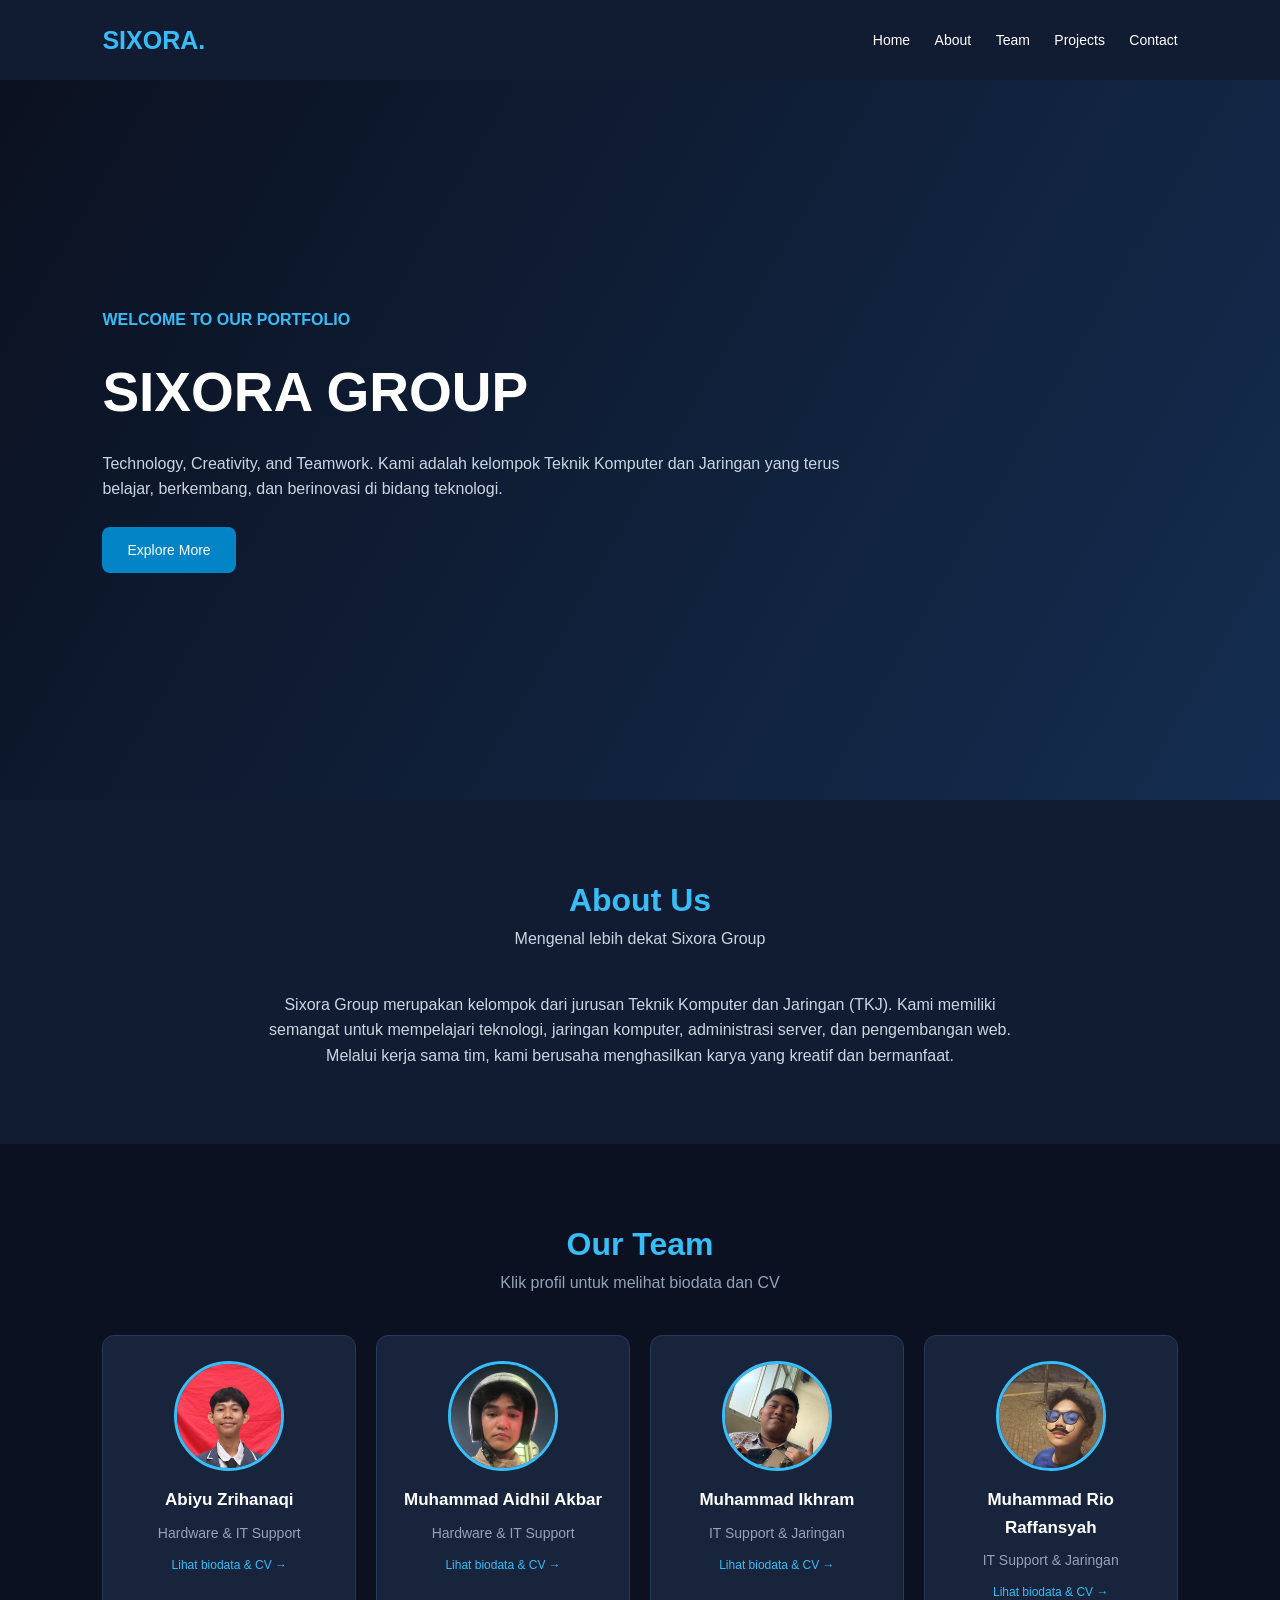
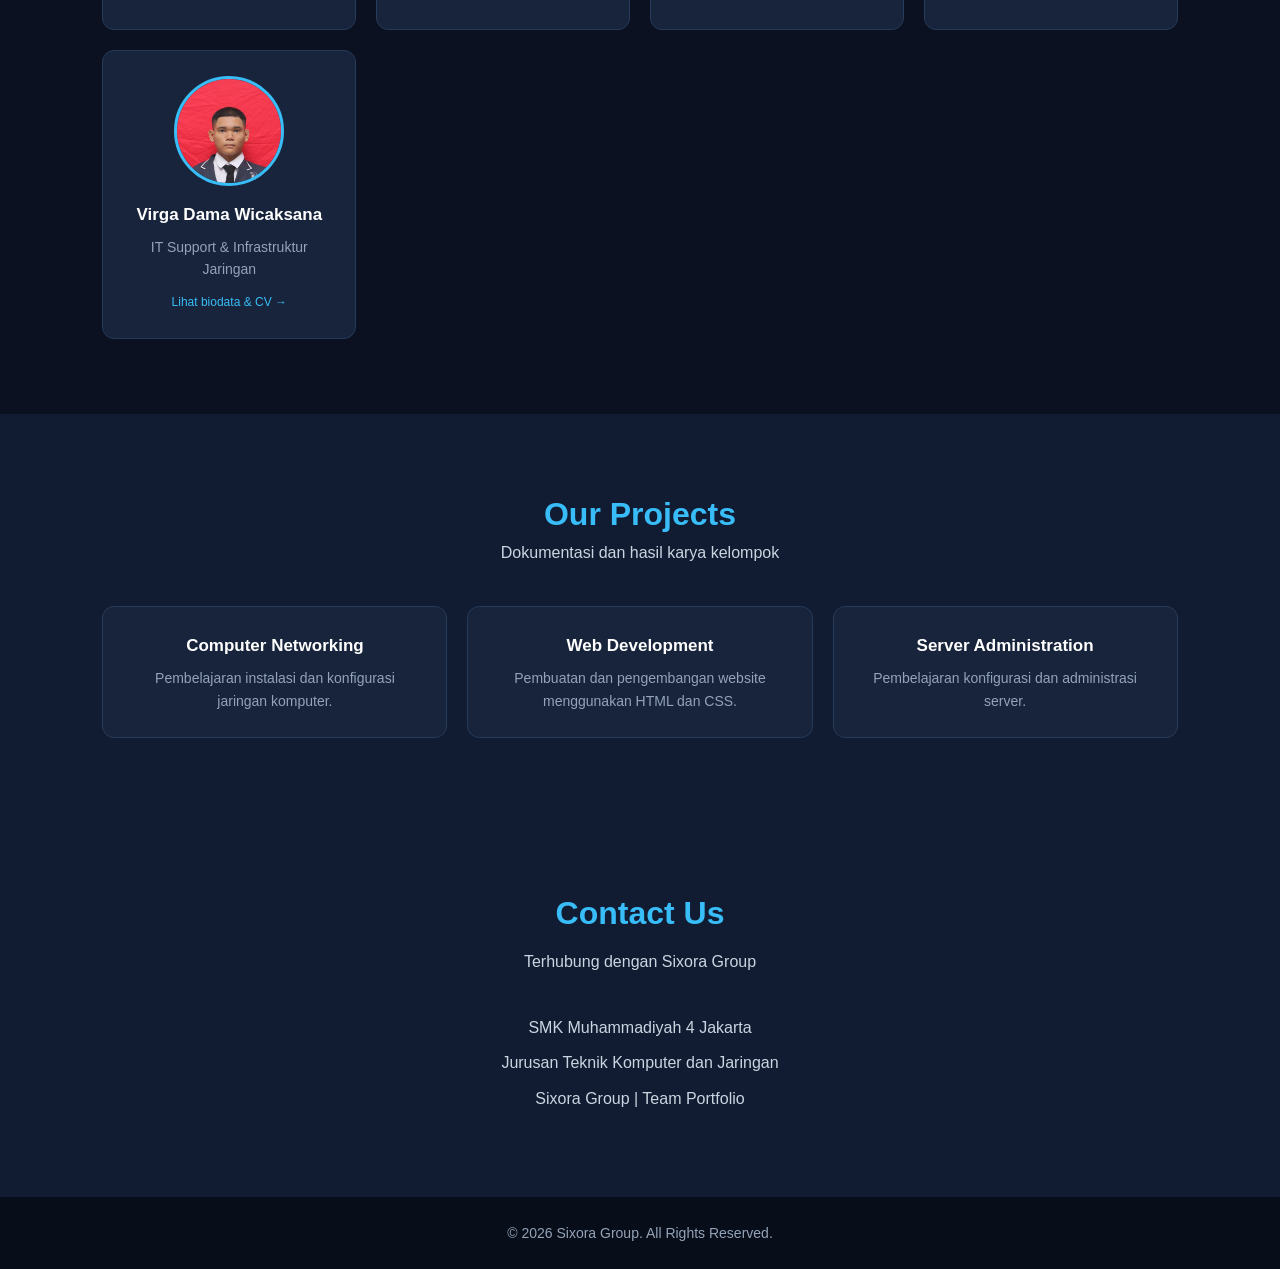
==== index (1).html @ 7d3970ab "Add files via upload" ====
<!DOCTYPE html>
<html lang="id">
<head>
    <meta charset="UTF-8">
    <meta name="viewport" content="width=device-width, initial-scale=1.0">
    <title>SIXORA GROUP | TKJ Portfolio</title>

    <style>
        * {
            margin: 0;
            padding: 0;
            box-sizing: border-box;
            scroll-behavior: smooth;
        }

        body {
            font-family: Arial, sans-serif;
            background: #0b1120;
            color: white;
            line-height: 1.6;
        }

        body.modal-open {
            overflow: hidden;
        }

        header {
            background: #111c32;
            padding: 20px 8%;
            display: flex;
            justify-content: space-between;
            align-items: center;
            position: sticky;
            top: 0;
            z-index: 100;
        }

        .logo {
            font-size: 25px;
            font-weight: bold;
            color: #38bdf8;
        }

        nav a {
            color: white;
            text-decoration: none;
            margin-left: 20px;
            font-size: 14px;
        }

        nav a:hover {
            color: #38bdf8;
        }

        .hero {
            min-height: 80vh;
            display: flex;
            align-items: center;
            padding: 60px 8%;
            background: linear-gradient(120deg, #0b1120, #142d50);
        }

        .hero-content {
            max-width: 750px;
        }

        .hero span {
            color: #38bdf8;
            font-weight: bold;
        }

        .hero h1 {
            font-size: 55px;
            margin: 15px 0;
        }

        .hero p {
            color: #cbd5e1;
            margin-bottom: 25px;
        }

        .btn {
            display: inline-block;
            background: #0284c7;
            color: white;
            padding: 12px 25px;
            border-radius: 8px;
            text-decoration: none;
            border: none;
            font-size: 14px;
            font-family: inherit;
            cursor: pointer;
        }

        .btn:hover {
            background: #0369a1;
        }

        .btn.outline {
            background: transparent;
            border: 1px solid #38bdf8;
            color: #38bdf8;
        }

        .btn.outline:hover {
            background: #38bdf8;
            color: #0b1120;
        }

        section {
            padding: 75px 8%;
        }

        .section-title {
            text-align: center;
            margin-bottom: 40px;
        }

        .section-title h2 {
            font-size: 32px;
            color: #38bdf8;
        }

        .section-title p {
            color: #94a3b8;
        }

        .about {
            background: #111c32;
            text-align: center;
        }

        .about p {
            max-width: 750px;
            margin: auto;
            color: #cbd5e1;
        }

        .team-container,
        .project-container {
            display: grid;
            grid-template-columns: repeat(auto-fit, minmax(200px, 1fr));
            gap: 20px;
        }

        .card {
            background: #17243b;
            padding: 25px;
            border: 1px solid #263a59;
            border-radius: 12px;
            text-align: center;
            transition: 0.3s;
        }

        .card:hover {
            transform: translateY(-7px);
            border-color: #38bdf8;
        }

        /* Kartu anggota bisa diklik */
        .member {
            cursor: pointer;
        }

        .member:focus-visible {
            outline: 2px solid #38bdf8;
            outline-offset: 3px;
        }

        .member .hint {
            display: inline-block;
            margin-top: 12px;
            font-size: 12px;
            color: #38bdf8;
        }

        /* FOTO PROFIL: inisial di belakang, foto menutupi bila file ada */
        .avatar {
            position: relative;
            width: 110px;
            height: 110px;
            background: #075985;
            color: white;
            border: 3px solid #38bdf8;
            border-radius: 50%;
            display: grid;
            place-items: center;
            font-size: 30px;
            font-weight: bold;
            margin: 0 auto 15px;
            overflow: hidden;
        }

        .avatar img {
            position: absolute;
            inset: 0;
            width: 100%;
            height: 100%;
            object-fit: cover;
        }

        .card h3 {
            margin-bottom: 8px;
            font-size: 17px;
        }

        .card p {
            color: #94a3b8;
            font-size: 14px;
        }

        .contact {
            background: #111c32;
            text-align: center;
        }

        .contact p {
            color: #cbd5e1;
            margin: 10px 0;
        }

        footer {
            text-align: center;
            padding: 25px;
            background: #080e19;
            color: #94a3b8;
            font-size: 14px;
        }

        /* MODAL BIODATA */
        .overlay {
            position: fixed;
            inset: 0;
            background: rgba(4, 8, 16, 0.8);
            display: none;
            align-items: center;
            justify-content: center;
            padding: 20px;
            z-index: 200;
        }

        .overlay.show {
            display: flex;
        }

        .modal {
            position: relative;
            background: #111c32;
            border: 1px solid #263a59;
            border-radius: 16px;
            width: 100%;
            max-width: 680px;
            max-height: 90vh;
            overflow-y: auto;
            padding: 35px;
        }

        .close {
            position: absolute;
            top: 14px;
            right: 16px;
            width: 36px;
            height: 36px;
            border: none;
            border-radius: 50%;
            background: #17243b;
            color: white;
            font-size: 20px;
            cursor: pointer;
        }

        .close:hover {
            background: #0284c7;
        }

        .modal-head {
            text-align: center;
            margin-bottom: 25px;
        }

        .modal-head .avatar {
            width: 130px;
            height: 130px;
            font-size: 36px;
        }

        .modal-head h3 {
            font-size: 24px;
        }

        .modal-head .role {
            color: #38bdf8;
            font-size: 14px;
        }

        .modal h4 {
            color: #38bdf8;
            font-size: 14px;
            letter-spacing: 1px;
            text-transform: uppercase;
            margin: 25px 0 10px;
            padding-bottom: 6px;
            border-bottom: 1px solid #263a59;
        }

        .modal .summary {
            color: #cbd5e1;
            font-size: 14px;
        }

        .bio-table {
            width: 100%;
            border-collapse: collapse;
            font-size: 14px;
        }

        .bio-table td {
            padding: 6px 0;
            vertical-align: top;
        }

        .bio-table td:first-child {
            width: 120px;
            color: #94a3b8;
        }

        .bio-table a {
            color: #38bdf8;
            text-decoration: none;
            word-break: break-all;
        }

        .pkl {
            font-size: 14px;
            margin-bottom: 8px;
        }

        .pkl span {
            display: block;
            color: #94a3b8;
            font-size: 13px;
        }

        .chips {
            display: flex;
            flex-wrap: wrap;
            gap: 8px;
        }

        .chip {
            background: #17243b;
            border: 1px solid #263a59;
            color: #cbd5e1;
            font-size: 12px;
            padding: 4px 10px;
            border-radius: 20px;
        }

        .modal-actions {
            display: flex;
            flex-wrap: wrap;
            gap: 12px;
            justify-content: center;
            margin-top: 30px;
        }

        @media (max-width: 600px) {
            header {
                flex-direction: column;
                gap: 15px;
            }

            nav a {
                margin: 0 7px;
                font-size: 12px;
            }

            .hero h1 {
                font-size: 38px;
            }

            section {
                padding: 55px 6%;
            }

            .modal {
                padding: 28px 20px;
            }

            .bio-table td:first-child {
                width: 95px;
            }
        }
    </style>
</head>

<body>

    <!-- NAVBAR -->
    <header>
        <div class="logo">SIXORA.</div>

        <nav>
            <a href="#home">Home</a>
            <a href="#about">About</a>
            <a href="#team">Team</a>
            <a href="#projects">Projects</a>
            <a href="#contact">Contact</a>
        </nav>
    </header>

    <!-- HOME -->
    <section class="hero" id="home">
        <div class="hero-content">
            <span>WELCOME TO OUR PORTFOLIO</span>

            <h1>SIXORA GROUP</h1>

            <p>
                Technology, Creativity, and Teamwork.
                Kami adalah kelompok Teknik Komputer dan Jaringan
                yang terus belajar, berkembang, dan berinovasi
                di bidang teknologi.
            </p>

            <a href="#about" class="btn">Explore More</a>
        </div>
    </section>

    <!-- ABOUT -->
    <section class="about" id="about">
        <div class="section-title">
            <h2>About Us</h2>
            <p>Mengenal lebih dekat Sixora Group</p>
        </div>

        <p>
            Sixora Group merupakan kelompok dari jurusan
            Teknik Komputer dan Jaringan (TKJ).
            Kami memiliki semangat untuk mempelajari teknologi,
            jaringan komputer, administrasi server, dan
            pengembangan web. Melalui kerja sama tim,
            kami berusaha menghasilkan karya yang kreatif
            dan bermanfaat.
        </p>
    </section>

    <!-- TEAM (kartu dibuat otomatis dari data di bagian script) -->
    <section id="team">
        <div class="section-title">
            <h2>Our Team</h2>
            <p>Klik profil untuk melihat biodata dan CV</p>
        </div>

        <div class="team-container" id="teamContainer"></div>
    </section>

    <!-- PROJECTS -->
    <section id="projects" class="about">
        <div class="section-title">
            <h2>Our Projects</h2>
            <p>Dokumentasi dan hasil karya kelompok</p>
        </div>

        <div class="project-container">

            <div class="card">
                <h3>Computer Networking</h3>
                <p>
                    Pembelajaran instalasi dan konfigurasi
                    jaringan komputer.
                </p>
            </div>

            <div class="card">
                <h3>Web Development</h3>
                <p>
                    Pembuatan dan pengembangan website
                    menggunakan HTML dan CSS.
                </p>
            </div>

            <div class="card">
                <h3>Server Administration</h3>
                <p>
                    Pembelajaran konfigurasi dan
                    administrasi server.
                </p>
            </div>

        </div>
    </section>

    <!-- CONTACT -->
    <section class="contact" id="contact">
        <div class="section-title">
            <h2>Contact Us</h2>
            <p>Terhubung dengan Sixora Group</p>
        </div>

        <p>SMK Muhammadiyah 4 Jakarta</p>
        <p>Jurusan Teknik Komputer dan Jaringan</p>
        <p>Sixora Group | Team Portfolio</p>
    </section>

    <!-- FOOTER -->
    <footer>
        <p>
            &copy; 2026 Sixora Group.
            All Rights Reserved.
        </p>
    </footer>

    <!-- MODAL BIODATA -->
    <div class="overlay" id="overlay" aria-hidden="true">
        <div class="modal" role="dialog" aria-modal="true" aria-labelledby="mName">
            <button class="close" id="closeBtn" aria-label="Tutup">&times;</button>
            <div id="modalBody"></div>
        </div>
    </div>

    <script>
        /* ============================================================
           DATA ANGGOTA
           Untuk menambah anggota: salin satu blok { ... } lalu ganti isinya.
           - foto : file di folder "foto"
           - cv   : file PDF di folder "cv"
           ============================================================ */
        const cvData = {
            abiyu: "[base64]/f/AgJREBpdIMTKlm+lbd/phXHGVZDAiuBzGwllIH/9vYhOb/msG/+kUnz333k1fv19+XMLfhXJskprZ2Rkup5//uvzzb9O/Lz8ucuZCxybyv75+v/Ap/O8fv0/LP35+u/z2u5y+/Sc2Zr2aOBexmT8vf1z+uPy4CC5mPXFnZz0Jps0s9CSZ4+H/7/Y2M2PsNDOv+DRzLXzouSVmLoybuGST0W4SCxez4dxNs5FeTLNxRsYmGuLPb/G3VsTf8uW3xk2S+4qiff2NEwxSWOT+H79Pyz9+fru8/3L57bOahJmNmb78eeGLavhk3MxkGK9z05fvl78L9d/Tl/+7cD9bzURQ2Zf/mf4udJf6IVLt7Jn2hvGVLBcyd7OwXieq6zXBZL+Jj8vHZrZO2I1IYUK8737cHZ3khG8XquCzkIo5XXLx6ctlFlzbaRZa+WmW3Jqo7Ya46URPXM5SLPOjqxjO7aKZRSZBg4oZsfWs1Dp+xYWy2mzkT5Sv9SJaNSvppPFuI9tIlrNlwjtrrzfCPne/XlVck1eJ1WTN+8Oxfb5Fn4w04vpfm76oFgbF7A1nPhkWNvj+KPUmE2UEd25HJlx22+bv++T+cLCv+3zzd6S2ETLSiCGR+3wfIljVbxubDYj5IF9DsmeuZz7a7zSidJ8MGuGCpS4/dC1W97UjFplwOWvhnTJia7yvNc2Wz/[base64]/S/PLhnNwkuqqSj0LZaxjacZ8KhpNW1v5Y/W5yxHSVcUo0jPv/5hrEvsf+6LqDyMdT4wRnCUNY1+Xw8AGy6/xq2bvpdMsnT3tkLhLpSBdIGZS/[base64]/OnL3olB8OXEgJoKbZVBuOlLcRWXmYXz0qUbDEzmh6x3CPnqQtEw2N+ciLPqqgnVXar+4QXbqY/YsxBREWVCOi8NzmDEEEhT9foO14j/wEPAOZJD7AMR6NAB747R+bT2nWkXxKk/NrqBpcrka5shkEMcVRfk7PT8fMfrRoKf9wWbzWZksWdC9kVGWwnugqADG4cS6fJv7MeDo0Gkj2gc4wixmzNn7ZgE0+XI3gFGrgeYqlkaUL/lmGdm74z3Pt0/9jcJ7IRfTeDzD4ODw6DZ2103CthSVzKUHDElQwleCu+ccPx6IwhGPaRtBDhiKkXWXoSMTFCSHSNgOt11I0tyNUoMIdAWIuzsgazCYyeVnVW4MnDa4nbEDCTuMTTYTpve6xV7Y6z3nMhpiK1/j9jM+v71CnEL6t/i0tb19Z5+dLElgcMHrO/YbV3fLrDbur5Mrt/aDW6Y+7PZMpOcNIP7fl9EiOFenwwDZxKt45nk6Q/piKLk7DwXTKUr2zVWZdAjhInPjEgDYQHdfQ6ZV6TphgnJ9oWEnf9IjY9dtt50k9N0RdznD1nBhjxi1++S63EMYnOiXR0yV29ax5vxkVZPTKR9NWHLJbKA3QJr79PaCf7WI26/mlULbKpe8OS4SAEHpYi46K/[base64]/nDHttN/hBqpVSdEVmEmBYulQZ5z2Spru5171Q3Izfcz4QLe8T0cGtV7z6NkypZixO1ZTaiS3jsiGpXSSbeoihxup+JIcctMVgp6VckKJ5BY0/a+XQ2wdaYasjLddJdSNr0enUTJp49q5SkAap+f2WDS3x5ukOd6P/[base64]/PcsjBZTICkv1ELSIgjIqtkpa5WLNGu0FNPX8GOrjNBqkl7OLGz04UvDuFUm0oQwJtIUV4LZSAv/XH8d/mx8pIYfxb5DM25pMTQuJitjh9pFWmAj/jqk2jEpRaQGhuOXYQRcLjTvvZ1s+A8VfiBmK5W1Hv5RzMp6Y2AbImQdG2HL3vjsXUx9Bnzx2VophYT881k7bZ0uR8rnEBimLJRJyI2Xdv31KjseFCSEL6XMZ6aZlRrqg7Vq41GlXy/wb3wZ8wTb4HHMvOgtplprs/SW+GJh0FpOkH8WBi1cMVIW/6mXXyeZsPijKJMkOxYaN76QMgtscL+oaFMHi/xGdSStsUWZbNF+0nQgZ1tIPwRWs/RgFptL9pV4AXaYeAYWC0YHbDvJAcyBJC8wW4BkwbxKOlAdXelVkf97+RO5eHVmO2N6s5wxj7l5HguVuOse5sTrz2cPyW5GR3NHkhjEgCMSIoF4c+66Jq2DQEmORNotZN0VzWyGfH/K9w3hrjh0SiRu0/NYdmo/qp4WgXFMhtfzOD5OjKwgjvLFI37vXGFJksPMBoloI3n9iZ6EMZf8XTH4tPSmWwwW9cOm44Di5sSoLaQVxCZIFvSA/f/lU29utMp7UhOyx8rqKVz0Q8SnpKkRXyDViC/QWsSnpG0QX6CFozQ8Pwea4oq7AvEFqmHcOID4As0qwz04uwdai/gC1Su/fLnigEjbEJ+SrkB84I8bxABtJCyy9mZ8gfgAXwndAP4TDipGmhATkElCVkB2CYMVUk5oDeiDtWrjUaUQ8Smp45jVBNvQDeILtIBLfIH4lFQRwZgJ8q8axBdoLeIL1BrxBVqN+AKtQXyBWCM+JdWiTFUgvoWcbUE1iK/oAdiXahAf4BlYrOogPiAHMAeSvMBsAZIF80o3iA/oSq+KHEB8SrFbEN8hYRyHHIWIp1xSyvSzZtGNHqhPPMYOnkBfPp/vvnC+l8zn6/OLJSOsvnE5Cy6dsZS0UDA8JCEPkRFS9mgs+IltFae61UAaBy+SUkKbr4j23o/wSww9uidoC0sKIcUJHhRLetfwzs/VGdQSsSKQJ5yU74vmPBGSD+A3wyj4DdEm7aaKhN1fcF0lJqfdlXx5xhZ/yMXKw/[base64]/mE2G9hDNrDMSzbEzHM2WTi6bNxZDnkSZHmB6eJ6EDLrQHV0pVdFjkBIJ2+CkNjnpMI9xDTWPisPuMwezAV4Od/oqZH3ryUx77j71mdIzHsY/KFNtwOLyO2o8FdKR3+5yfs8uZakGxNaJQOME5IbHBPV2Fzvu78xxhDygZUi9/GlZsvOf0wuKQJOaLW3scZJG/+pKZhDNR8Q0I3Z9KkyuloqaUFyWsgCyWkha1dgIAXgAJ0bgdYCOS2WAzIHQC7QaiAXaC2QC9TaFRhoNZALtBbIBWoN5CLNex+9R1roAsiBP27AAbSREEbRW8IigK+EWQD/Cd0UI004CMgk4SUgu4SsCiknDAb0wVq18ahSiOO0EI0rMNBqHBdobfCnFnHQeoLs8wbGBVoL4wJVerd4TJPo1rYLIa9cQBgXiDWM04IvuuQFjFvI2RR4A+OKHoB5JV6AGSaegcHyDowDcgBTYBMXmCuiE/oJNKA6mtKrGgdQnBb2SEfgw2+azr01R/Z/GgQYCxQ8MSrutcT1EL1ERxzEaQ5w5GB4TFTtr18j5eVuXY7wTBFr+50ZvjoEzs8M7CSiqZsCva/W+/yFvXNa2Vuq3Pzi14x3uSLHjg80DFz5gg/J2xi7PySV4ny6N28G9xsM4A7ZFm3fpG1WY5Z4QI0W7cSxNVosQkcKkRA/p75/VwaT43UvDL/6EtvOo0KjuUQ7rwo1hSLe98nXax2KqggHRr9+dd102q+8vdXVGjxp9geESOv660JNjNZHEiefSGtNv7zJOqXxurOH1fcIyN5y55KdHlPlo/8ILlJCYCRjHBTUgOnyu4UpkjrGKjls6uDOWNcqr1v3oU7zr+6R90ucmPXlAiQXHisEgBQtoRVEOaKixQNKVxxSy2SoRoXMj4vcWqSiqM1CUiYyHuSN6UOUSSvIgNV9QQqOPFu1lXrqIoaCyOTouhjw64KTvRnVf8EYk19/JUD4wB7j1mknolTLMEYVDhNjVAyhUsBjEmi1xyTQWo+JMbrxmARa7TEJtNZjEqi1xyTQQpKSBpffgRbSmUzhMQnUkPhkgMck0jaPiVl+kC7fwR+3O3rQRrrML3pL1/6Ar+QeAPwnR0Ix0uRyADJJngkgu+TDKKScvB1AH6yjNx6VCl0mxsjGZRJotcsk0FqXiTGidpkEUu0yCbTWZRKotcsk0EK0WSllkYtZZHWIxmUShRbbLVwmCznbgmhcJkUPwL4SL8AOReMyKUYHbFs0LpMsLjBZZMdlAjSgOprSqxoHXCbGuCMD387MUT/zruFpA4pe2wXLswcr3XkXe4SrAbvrod1N3fIk6qsxvudx1hySV0nMezqxPg/2strm7WNOecP89UaIr7b1PYnVnTdyC4T4FWlvu2EFY2jeYGRpOPFZ5GNS9B7pXjLOvyV/[base64]/RvrXqqX5yrH2Ky2D81Z8hviY/ONxzOh8pBUgoZnikJ3clyr6NG+6YcZESrq+rwzGGaU2H51kuw/HrRSv6k3D56hBaTUvEZ3mDaLTvEV0mvcQnRaNGzXQajdqoLVu1ECt3aiBVieeBVqbeBaodeJZpCVEp2WJ6PIfE4TIbWSsAXvLqCTzldFL5j/jHDjSjIiyTDJyyrLLGAtKOaOxrA/Wqo1HlRaITrMW0WkWxqwL/KhZ9PaVgE752okaSA2eU76H55Rv8ZzyjRM10BonaiA2eE75qErlSzwXyckS8g+zzcAesnVlXrIVZp6zvcLRZcvOcsgzIIkLTBXWcaKuCijhXFaUXrU4AufWl+HPdaI+Dj6dsim+yuP7YEg4KfWOFkD+y/rskFjoFFhesiL78ceHOKKqW1mijIiREYc4ehDZ6b7sthjo7TCCuM5IqfRP73KlVVM65MxKw4H1gn1LnhnxPg4JHSCZJNYl7cUWRNwvuJqe/775AL6yy1sFg7D9eprII3fBX3QPOiBRynF+NVEKe/NYLnOxeTdYfui3gyVcEZ9sXgscv6rXqbcjw+jL3dhYzTGSxzRLe3Z8fWl5P0XNqeWOBommQd493qZ7f9MchRz9NXRnhcF2CMpCPJr71h88FuuEZO0h71JjL0r766tbNZ7+Q9NI5h/2nvaJAqflz2EMkmyT9vg2Ucef+4Ltq5iWDohMB2JQXJ/BbZloYBHv0/PL7kc+Jr6tNcekGbpihdvPtHNGXntM/Hke5caSypDUtEPe8EYe6z4k/fDIPMM7k7ZOzEGViHoQDrHGsfxDRLTvSRLHGkfomO0jGYhI3t+HriqwtvsDQh6Q3k81LtLqXuq56d1HtUEuNyWDzvmy5KDzTcnBQKo9P4HWen6cV00sX6DVsXyB1np+ArX2/ARaHcsXaG0sX6DWsXyRtnl+wn089PyAP27Ohq0N4JTYOiv8PoCr5OUA3Cd/SDHO5DkBEkkOFiC55IkpZJx8NkAbrFUajwqFfh/n24KDgVb7fQKt8fs4H8es1ATZj2Ne3DlpoPGf2xNtSSRL8T45QdHFxk0h4sgEh26fQKvdPs7zRY9lucGFnM2gLTe4dVC6fTZOoNsHcAyMFYwNmHWSAjD/JC0wUbJYwYxK8lcdPelViQNuH+dvKzd4iD/8hMdtHlJukFQo/dQHUZ8nVefM5BuUwxNr0xGLYb5cwXiqMGjFmZBLYtr7DWMvhv+qGUrIoEn2Qnyheywy+O0G/pm8wMcUtyQNnrPtSL9zCvB8LYFIit97wGt0RdCZrx4+9u3Dx359aBdCD788yVtBD7883ltAD7888ltAD78+B1ymEfnOw8d+fWAYQg+/PkVcQg+/PloMoYdf3zaO0MNXDx+DP24HXtBGOhgXvaUTNOArnbR95+HjYqTp9A5kkk75QHYJDhRSTsAB6IO1auNRpRB8+OUx3YWv1IZuwIdfn+ctwIdf3vEtwIdf3vstwIfvvnvslzeEi6gzv741XApZtVFnvvPusZerLst3j33x7rHvvHtc9ADMSzXwA/AMDLb37jGQA5gCqoEfULBgVukGfgBN6VWNA/DD3/jsMe2ATly/7oq0fYuWuvc8OxQmRwwkJOVJYy/A0OzizKeAhoK7xoo/D1Z5przUOpqK/fBsllNxJLboILP1nhDNU6o3v+Arqb9YcsXb9UPrfa6/Xp27TXXh0TCyENIeEQktLfCunMLnqdNwyPQ55DGOq9WN7xzOEUeOkXA3JMrIOwt977WpXpf2YLwKFm2BBI+QQpVoUSLEx0weEav0l4j2Qso2YRZBG+V1tFSXRcc4FJtJdKdxo/sj5skxcV3v+ozTrJNm4sRIKNufbVhV/COCsgSSQYGFACLkvsWdE5O1rcxHln4fj8nijNm3oKy3oKy3oKy3oKznCcr64/LH5Uc85Arl2CQ1s3PYFaaf/7r882/Tvy8/wkk69s6m/K+v3y+zDKnos4qLsFaax5W5If78dvntdzl9+8+yTvqJ87110i7Bq2Kzc+6Y4yZZ6HpnNGutwzMMtcy5slJIU04tM0vGePN1TDzgIVp21ZDqtr1es9aNJIPT3FitRGlwur+qIpzUfMvNVjz3xtrqTk7O1gqpFb/OyWrMDd+qS9Z9UWFf98kq7dw76jY22CSXWd9S9oWPdPSuTyZJmffbRr5ezzBNl777NdalhlPv/wEN+IW3CmVuZHN0cmVhbQplbmRvYmoKMTIgMCBvYmoKPDwvRmlsdGVyIC9GbGF0ZURlY29kZQovTGVuZ3RoIDI3MDI+PiBzdHJlYW0KeJzlXF+LHDkOf69P4eeD9VqyLNuwHGQmmTzvMnAfYG+T4yAHyX1/OFx/7SqruzRTzcJe8jA9aret/9JPrmmLPo//jDPO/GSrXxOBzZBzMr9/G74P5X2k5IwPLtrE4M2PP4Z//M38Z/g+eAsYxi2WVz/54LL1MZRPgyn/f/tsphc/vg4/f/bm638HZwDQm5hpevHjj+HL8Ovw6/B9QEAbDKRog0EX2GIw3iUoP08fbBkgGcs+o7Gc2BcmjsSNIU4GPIDhkAqjhR3rmKOxLhMYCwHzuMeB+OPrEIMByMl8GyLZUY04EixyADKFSBlpJgZ0yIWYKEZKEzFyQDa/[base64]/h45lbxPHEzGW61EY+Mj3bbjMmjlcvP0TM2JyhvVI6yfrh2quqc2gFXnmpXXbmv3bqStA6BVSt1sKz6qwOr0nUdhKtdqGfBsBj4X8OX4el1+PmFDZB5/TLAlC3BJLbOl7wD6NC8fht+8e7v5vXfA4BlRnCZjDOv/zS/UBrp0caSOjHN5BBGMu1XU3c1fZrIy6/P46/eAjgfgJc940xOKTOlZU/nu+TdngH7fApiBd9fLuwCfbEE3fRXC3IInFyid4nvD6esJOz5HitdIxU3ewon+4mcrfcxZbc4GU4fBrdzPsk6fIZ/4lOaU0kpMSTFqc4DYp8sBKbAeH+15AlPqiN1niuQdZrtO7aU0gRxBDP0g/yalKBSVRA8+GPXDIJ1dM4mSImhH6DP3dUel7jd0bm7i+SEgt9fIQ8FVUkRyIITviVKPr3er/7ox+q/[base64]/XhUgcCV3aIzH7e8LYTxYHbxF84ohv6x/7XbKkjA9LZ37TTn9GR65Duaf8SoeFJUwgOMp7TI8vVwS7wNjTKVP2hZWi4nFJ9gzw4anvkFxdZeWQ3yGKlHl2tfSKAd8lYaJ0aVWPJQ1Vzg0m+7rY8KUb3eC3z2Z68ePr5CVkIFiP0/Vh7S2cFm/x85AcP23VI5ceeIm9tKTAhD56F5Z0PEmfbWbvVo7E1UHYnfr0pWf21nMinxb9zJPPw/7zZIVsCokJ14HLS5dJ6dBVnYvy/D3l+TC1+BNbqbhCDAH30UKAFMNu5hgsJI7pWBd2q2HeGwh8iNTGwYH8qbuJtHec1UY+ec6HYIoOc4qL8mcXyZYxQFiVfI2U3CULnLjc5URYPc/RDtZ57q4WOBFUJQnvFlc6f1W95PW+02EGy67cor3P6w4C9O0x+xFbZnKModUZ2szgsoN9KmxVedujT9pa4GTt2LqKB7DgkMrsY9fW7pYLuhLkUWlW8t2n7mrBmMi3PL3YIVKZpTWZbb/J7NIHFfbJt136oNm1aO4c6KXvKc/dM91zX4UvfRX2NSvYWCtPf7kgjxAQa7U/l4ZrB0rh9uJ3BFXEtTPLlaMc2rXovHOYj8HQkGumA92LS0GrKueRLCn4cd8GEoMCOXb1V5sd0N0xwvHS4n6ODzQ18W93pCrHx/7qD/[base64]/nUYUVlEPnTJkgpDV4VzftqLCf2sC0ILdgWmUqJvQSdZ0/UJGmzqVnaH0XMLQ66PwKr5f3zx20FBgRHfODLFO+JItlQBOb8Iz8R3I004UWgq7oHSWvS+nnTgU8J2N0vYvi2Zw0mF7cpbcr26nShPjnwkHxVaXBW2U46THpg+G4/ZhNfNgXWjCYlv1SBRajIuUZVuZiYw2HeIv/Jw52ozqCBcE8W7+6h9cwDY3bnFwAD5tjTgegkUl4DaoZQ+wrwCkhHS/9MV2kv3SAljCXzfvLJ5DMZazSRNzYUGQNWvS2EqbNJfLTSbQqxLpWJ9JN9zdMHhfnNihPL06ZsaXNW9i/Iaac0C3o8zpTuqVQ2MdaUFF6feldv+oEmnFAmoqhgUUo5u3qcbguqOVI7FBQ+/AgYK15C60bWUDPrCS5in1uA2MZVyosCJMEO528Q1cGVhsM0FDUDieAdlKfl+NDQhmv5o5pqB+vxnUGcDTJhA6/pZ3YW+kKBVd73Khx9O3A9UmwgwTuBbcCZhoCKkEV0R1in27jzgHff5umsnVTOvm7nqWg1lLrricu0Mmu5eRjVjko8aH5TS31vu0d/3RMQloIWnCY40UehfvMxd4qHrVSEI6WE2AbT0R0zUz6kCefaiBwGLWZXzHdZZ/Ke6Bb8mn6ty7iXPuClzgCogH3oNIF2wCPII0a6qIQ99cENViJR3grpUd0UGlKTsP5p3Cd/SYwTChFDoY/pTKKmpeOkeKXHy9gisqpkuAoWbDd19kXQFpDuzj3BO3Z9uZzYppXrGRXeLJnQEJ+K4evRFCNiX7t63n59RwaeUpu8cUD1ZJyVXYTR/yQN3uitMXTHTYVfBVJe01qqHH5QPyOs0KDx+fgV0VD4+IvCtK82PLEO61k6InRPYdnuGoKnYVQIQpnKC8P3EJWU/VeUTbrv7KtkAzvStje/5lkjrM6KxFCgbGyiM3xh5JG5f1jimyvKtcbcRFJZvqRvb/gXOQHIJeEU5858d2hBCjO5QvIGiR79I/ASzE3jn4LC6fFsHQvlOyYmM1N17tsh+k9WsATgGWiHeRA57v0u3ONnz7ZfHfDJkjvvLV29jRB/[base64]/mkILBGynCRmolDyc/[base64]/fffuEhS12bCkgbTBBAGgUIhTBJi4BUHSThD40FJ0XB7yCO5f4ZRMUfd3eBuYFHARG9XsvtViCUjiAIz6jw5S6YB7lCkVynxEf655AaMInhGZG4nAQk+6tCIAE7OFb/PUPZzxl24CyYbMvBCVQrUsIziO0mnYw7l66yuc57l6XYiRcqB6LsevBjQKEw3exj8AwWhBnSfjklOMwoO9UoG8w0gmdIGMyiW4jIzT3L/ZPbSQyTkHEHT78RCUM/tGjlzk/[base64]/fTsKOmre9k1Nand1wg8m6u0ySfto7mdYJ5W+ba5Mr8J3xZ/wd3n2scPgdYYt5UfgZSbKkGOcl2SwQMf5rewvy4CpIjiU05stq4pYiWz8xQraVN06sbnMJeNFBz3C9rTjfiL520uHB0lfkTbT5V7YscYWuS4J01bRtyp74g/XWaF5vFkI7Xt+Dar14XrJ+xt9h0cIIgt9h+L7X5apRrRdJ9Wbw1ksX1vMyDQMkEqY6HrBW34JidJaF1FXLFKQDVRbD7LInO+KobjLbgSZ380xGB+uN2KB5PT5PeY/QHqSA4F6Usraw3+marHWEk9hmJKQtafZEviQ0I/+N/wEdCjb0CmVuZHN0cmVhbQplbmRvYmoKMTggMCBvYmoKPDwvRmlsdGVyIC9GbGF0ZURlY29kZQovTGVuZ3RoIDIyMT4+IHN0cmVhbQp4nDVRSW4EIRC78wp/AIRrhff0KMph8v9rBA03FxgvRQxBB3ui0iYRDJgSH5agbvhXTPpG36IckEyI9aaqaiATHIlqE0+haouI8EAV+ius6fsw3tGVi7lgykufoHXU2QPSA5U9B54iocelUiQ3TqguhobDxE7sp6zgL/4WFzuylTImLNjG0SGzMSIUJtkcdaY3x1N06r4I1KG6+YRmoMa4KffosukLGm8zHXFfa79067EcONZqTOKGSNtVZMDcrsABBpsd1NXf+fbn3oq7nek6BO4fPeW3/JR/5vRX9wplbmRzdHJlYW0KZW5kb2JqCjE5IDAgb2JqCjw8L0ZpbHRlciAvRmxhdGVEZWNvZGUKL0xlbmd0aCAyNDk+PiBzdHJlYW0KeJw9kUmSRCEIRPeeIi+AITOepyo6elF9/22Hwy9XTxQSkijBQCSIbTI8A6aMN7eYm/4ai3VdJ6AsGxkcukkKIrzRwBVgL7yajOoREYlpG8IgMm9M+IBAbIKCV0bUrUJs+n0vOekgEem8UaaAZEZ3vJqOR500R6+NOgJklgdczscARZ3SE1ITVKo7gyHuoJm+a4owiJlzC+qa6Wis5lbi169XE6/Ln6ZetzqxWm5WmMZti5inP9Ep3UE8dCm61dZaPaVdj9cyKPnMl+fqFuv7QhtxvXE3kHheI5wHaK41WAzUeMzUzGd4T8hubY1wN/1pv+2n/QPX3WV0CmVuZHN0cmVhbQplbmRvYmoKMjAgMCBvYmoKPDwvRmlsdGVyIC9GbGF0ZURlY29kZQovTGVuZ3RoIDEwMj4+IHN0cmVhbQp4nFWOOw6AMAxD95zCF0CK27TQ+yDEEO6/[base64]/[base64]/TW1h56/n/dAtvpuQkCGCQFYyYxwZhuDHeCziCmP7i+uZ9rqm/8ucJk49R4WWO84O5KmbYyhpfR+wKbrMTAK1R1EsC6UoKXdxcw1iBNVBNyVajzS1eTKCqBfBlBvALxWG9IdohZ35RrU3w7V4JzVukOJJ65UV13unUGBDHuDEfPRq8Sxr1rEuC6m+/g+WSZ6Z4ze/3IUzFNa2LQPTlObS/[base64]/Yu3h0DUPhTJm8SZ8YMijViUix9lFjClFC5Q30yfd4qNulN68aqLNxu2yWzHOb/7YS5tq8BS6NeZGQ/vXWDiUwI5zke0zQeCS2gyb6rOoBTbMmGcV59K1f1/H0nxJkEWAUOBhsvjwsAXeX46KsL/XfzgF9L8KZW5kc3RyZWFtCmVuZG9iagoyMyAwIG9iago8PC9GaWx0ZXIgL0ZsYXRlRGVjb2RlCi9MZW5ndGggMzM4Pj4gc3RyZWFtCnicRVLHbQQxDPyrCjagBXOoZw3DD7v/r0GttPcSw8wwiTQKECpgkhYBSSiwwRcNwgyYJgV/Y4WnasLvIBGEyZlAbH6liDTb6yJ3DyAyvQxm0WVwD0LjlRGYJAvOyVDMlywqG4RbP/ewwBWldpUepyu3FqfBpNBH1upydzeHKRiXrRk0a/[base64]/E9/gEP1ZMbCmVuZHN0cmVhbQplbmRvYmoKMjQgMCBvYmoKPDwvRmlsdGVyIC9GbGF0ZURlY29kZQovTGVuZ3RoIDM2MT4+IHN0cmVhbQp4nE1SQZIcMQi79yv4gLsQGDDvma1UDrP/v6ag7cncBEYChDEjiQlz0cB0J2gEMf3g+p/7vXzlxu9rARsnz0Lmt7u7UnozdNHrAls/QvYjILHhgHp80i2trEUS41tVNWhAdG0MyUrA8sZDUikSu91WNHXQyMC9VBXPDmOZH37HgezawpaPdtW60Jg5O54E1Yo5epy0M44yH4ZMpSGYBITVjr0vRM96uajWP1RLSi8J0OtKRpf1/F2hAlqYW50p2IhLcS5ien/d4X39veYsWwWLfh8sM+h9uduBMeN0qMTi2NJD7OkdtJrpNdBKoSGhlHr8G5K67UjX22ioSM2e1gdIGmrcUk5gAQ3NOObzBI3ZvPoGdRqT3ERwgIZj7RGfOFS6tvCadoxubqp84lLO7J/SXcF2TK/0ABiU1p9Fq312FTxpxZEdQAot4fKRJ72uiPW5iUD33TzjK7vIIjZ6fV2hbvLn+gcpOZ/NCmVuZHN0cmVhbQplbmRvYmoKMjUgMCBvYmoKPDwvRmlsdGVyIC9GbGF0ZURlY29kZQovTGVuZ3RoIDkwPj4gc3RyZWFtCnicXc5BCoAwDATAe16RDwjZdl3b/4h4qP+/[base64]/yPiof7/Ki1IqbcJMxAlF41ycVOOoORB4ylomAfTNQz7G0mVDTmXlWtRb8yPlSPtXzLRuh5/[base64]/eG5D53IHyPK0GkI8kqPWrfNZVWLWe02q8ZawcnhlBmOndCSJP8ym5S2HdPNcWw59AJHB8HWBZ53Xc/nr6R1JVLDcxWmKQITY7ilsVOwWlR4R0Co2HPvYyrN7R0MIrLM8YVEuhIWmIrRZr6Y807kR5xpn1YC6pssHrWss2TH1CM1i3t2XDbBvY9UQ9nqgPXmvHkwD+GCpYJ6lAzJIk7X/h+gHfv//i+/p//bt+AFfltXQKZW5kc3RyZWFtCmVuZG9iagoyOCAwIG9iago8PC9GaWx0ZXIgL0ZsYXRlRGVjb2RlCi9MZW5ndGggODY+PiBzdHJlYW0KeJxdjjsOgDAMQ/ecwheoFJcQ2vsgxBDuvyIqSlW2548s07YKBVdFormDS85Q7JTHU1wyshAzn7mUihBq/[base64]/MKfwBE9vCeao3mUPP/64ilqrlgjB3FCZEMdIihkrpjhIANHyoeebi/MtmN741N8oFK3nweDOcmIkKowrKgYiihsiWuMuj9p+BjSu8v2bWRuwcj0lCNm+Eq0cfSDtSWU8rd4fTY2KAZ87qKKH9ZXjWtGcgEdfiuNpNGNIPYbiFRefjxzUGoyaxFiqppuItQnDRVO0F4nOarKB0oNmP3mM6UGVmXR6DyaCpzQkdscBVz2dC/EVl9p4TLFKautt31O1teY3KsFWl/[base64]/[base64]/pfRg/[base64]/ecwheoFJekn/[base64]/WwLbqVr9SD7DIzA8lJhWUIcFCA6QOP1By9gUo/+l1tRHVXUSgFKyqEesZ4wxguCDOsBMb8OKyrCMTKsMJVF7VoapQww3GvI4dSiD3qbOD/KPjAw+Ew17NhKS7UaX5Lcqvc3nr4x5e4956fZyM9ZRbwPD7s5Yo8hmBsQIilFQErWO2SiqJM89y6QeI77d83tq9S1tYYenijdOV47qEzkhUaY/njXXsEndUCiyCIx5ouK0WPLnbb4shYHvbobHScqNabuh63ci5fl4Hdhilwy6p33bv6ZhyZ53LuljkalcO83kMDsHdfXxbAq/42VyIYPGUuoiixZji7cFYksw/ORViRM4kryrXxvGvD6bVYawb6KtpmbLrYMHAWN9l2HFfaEcVvcDrE4tl7ADcc8RUi9RD26pt40ZR/v6HK6qPce53jmkkO3MzHqWdV5R+Rgsp/xzOO3+234AfyioJgplbmRzdHJlYW0KZW5kb2JqCjM2IDAgb2JqCjw8L0ZpbHRlciAvRmxhdGVEZWNvZGUKL0xlbmd0aCAzMjI+PiBzdHJlYW0KeJxNUkmSGzEMu/cr+AF1ERTX9ziVysHz/2uKasmek8AFFLhguhMTtGhA3QkSQkx/cLWP6ef6xt6Xi35w8sEluOecE21b3u7ukyq8bVV6XWDnNkQImLyygwZm6I2VDeRyMN/WBNG56wyI+J2LsdQNYGIHt4PxkNooMYKYHXpqbXUQmTQis3NRHxkhvpKLAM391fDI2whc/QzX+QhjzS15OHeoKmhY2v6k1GhYdNcZeuZizhStzmySz3zA69KVbZPeCzK999zf178nCEHSz4OTpZfAcWDI3MqXIxlfszZMBY2UFp/JR1DqgQWshprkR3DNbndkBb2uMltDQQ/3lC0PGuXx2wQDnf/gXSyo7Hsf4Dxe6ZOAziUsj3AgYq8u1+WhajOSu4Jw7y/cPgyBboaX/vImWeZGr1/T7Nn+vf4DRhSSQgplbmRzdHJlYW0KZW5kb2JqCjM3IDAgb2JqCjw8L0ZpbHRlciAvRmxhdGVEZWNvZGUKL0xlbmd0aCA0NDg+PiBzdHJlYW0KeJxVU0mSHDEIvOsVfEAVJIsE7+kJhw/j/18daKmxT5VsKSApeCoxRVKHJQg+BsEmfaFBpdwx6E+DMZ4xxlDqUCNY8LVTFpqyq/sQ+jSYz0X03WCQR1V1ElTfXB1xGABfcR0ElUG5CBTjxGO+YXGQGQHVmkblsSoZpezsJHEKcH0+zcMOhzgZx4OV0g2LUYIk+HHqmFZcLk9sf1e+hLUcS13fqUqfVijnO5TXUuDxOEmAOiTx1PPGa69ij5OHvAusTQfLQTUD8pAdGZA/6971UOQ/1DAbb8l+Gw7+v6+yd8cbD941IFjetG7ptOTqmrmolW9MxVcfpUzM25L4XmsJem/k0343cIK6utbFbIly3nr4rE2b4/XMUR7HGgjpy5pxexR26sMvOpMsnPxOifH2BZZYAk4C51IFstfFuLQdyLEOQSmFj8gdokHBfNCnjZlvRXk8sC4FOch5bIw6VdMdYQnStOoOh3aZu/EFfVxdT5Gp1nFsPrV49tmumIyKjXlF6yKgmQd8Wpy/KbcjphUISgh1sWotvGDsc7ddrBCaSxyto4/Kdlb6bsnvyDbyysRn1+VFnhd/pC7hf7W/SBjQuwplbmRzdHJlYW0KZW5kb2JqCjM4IDAgb2JqCjw8L0ZpbHRlciAvRmxhdGVEZWNvZGUKL0xlbmd0aCAzODM+PiBzdHJlYW0KeJxVUrmNHTEMzVUFG9CA91HPLgwHs/2nhijpL5w9USTeQZJGAQIZwiR1B1JPQPimsWoIP+P37x0R8sHF9bi7151ElcfWw/hJEQkgIt0l9sfgaxCl7QLiQ+4uQKz8SLdPEpODiXP1cfoaE47mWuxMeTCJLnJS+r+A1lz9KDUgIb/jadrEBcTGMCP5KosrIwjbAAFh4Z10t+O3nGG6xhpDdpiONwrCyGN+muetEuOybaxN5XzMT41qVoX2dQQo4gqgYB7/eynvWIE2KESYQgXvSFaYKgIRDNNQm18hVGGaaNsL8iXoevf05iKYlqvDbckr62ZnuZt1XIuzUJhODIa+wddQPfBt2Or6Yt7xd3+mOvwMd9vwHYmxYdaNcqYx1NKRvrIp/wjLcKhSmFn+SZcUZnFngrKw2eknXH6r+CBC2W37kXYPCwXvhojY7hki7lMl2yFU5Alr9tXukVJaJ4gGWfsYBb5GdheTH46o2IcKHhedxBq/vwGttP6Mf2v8rHcKZW5kc3RyZWFtCmVuZG9iagozOSAwIG9iago8PC9GaWx0ZXIgL0ZsYXRlRGVjb2RlCi9MZW5ndGggNTU0Pj4gc3RyZWFtCnicTVTJDdwwDPy7CjagBe+jng2CPJL+vwEpyYlfI4rXDCmTuANCKCzSIiB2B3b4QU/bNAL+POIMy9Dg9yNRHxGRvsMcSKCkH4MlEudOPdrAxfB9jHEO6h/[base64]/kdD8I+K16Esw2D0eN6sb6xKHHIqw13muxF9xHWUafA+jGVFkQvUtEQ7M3PJKgY5vk+GUK1sWCNFET7DUfcIRN5joVbOmKcobnj9uetpc2bnL/GMqp3RfusPNs7WLTnp3zYLHY9FHoasGjWhkj/G/ym7gqEKdfsuz9PqEpYHOe98im9Z+5RkOhnluzQhvkZaMlRlx3EXiHJRxlOYOs9Rt48bSeed3QWKqB2O9LESOD+Kb/[base64]/sV/IAD7bbek6LoYfr/ayHbmUFzCWVRC2mzjQSBbaCzRYCVA+L44vY5/G1mevBr4xjyQLeAWVxRH7qFXaqqBnNDNxm4m8U7rzFgGddcnK48D3Szy9FlyuW4m6dcHBGJLhYLBsLHas7oIhPDaIO7TbEN5/xQzE9dahFHrs45ZC2TNV3P9Mz5lKkHmGigGwXuxsT+FNjKCaG75kHhvliFj0fLxv9B5Ae7EFhpoms+rVlS0FW0eskIdHFaKym4HHB0nsUjXVizmBxUUSWYFN1yS55gKjF8NHttu1MjMcPrlodl/e4WtICTHDv2pagnTNcA0dVHfR5Lu/vmBJQYPccKZUI8S/seLDzQhXhVDfDMo6mL+yOv1CpL6fH9UEZ5kbFf5rKrQEwrzvthvtpP+25/PMuG9QplbmRzdHJlYW0KZW5kb2JqCjQyIDAgb2JqCjw8L0ZpbHRlciAvRmxhdGVEZWNvZGUKL0xlbmd0aCA4Nz4+IHN0cmVhbQp4nD2NwQ3AIAwD/5nCCyAlJISwT1X1ke7/rUCUl8+WZYu6g1EURcwdoh5gXEJNDYx3aXHpSDqtJDU77DFQIiYK137ytfWbqGPOtI2M3A9JD930AeCmGgYKZW5kc3RyZWFtCmVuZG9iago0MyAwIG9iago8PC9GaWx0ZXIgL0ZsYXRlRGVjb2RlCi9MZW5ndGggODk+PiBzdHJlYW0KeJxdjTsOgDAMQ/ecwheoFLulpfdBiCHcf0WBBXWyn+QPtREOCYWtd1CscBw0CY47pagPhI2ZIXFHGH0uPsth5K4VVBPqmChqOfR+/L0jvruwy057ABMLHAkKZW5kc3RyZWFtCmVuZG9iago0NCAwIG9iago8PC9GaWx0ZXIgL0ZsYXRlRGVjb2RlCi9MZW5ndGggNTc5Pj4gc3RyZWFtCnicRVRJkhsxDLvrFfyAXNyX93QqlcPk/9cU2ZJzMloSNwA0kRQghMAmTAfCQGCFX7TEAnZIwt9FyLAjFX4WCX7c3YNhZ/rgAkqEXc7nkw07HzE8S3iw00dEJEBZTy1zPuhZnjH3dE4i8eTahEEfcneB1IlQ+hg8q1D+xxB9cnCpfwx2hU5QQQXNAecbVXOfySeAEAt2VB3kEfAsQnTYotUzD2azaalJIuwclD45tE9qTpSnCOFU25XThPcLtcPAtnc2z5duhGdFMSD8rEj9zp33VYTdQ/VJIgzhPYV0rOPloeqKE60e0amkENbtUXMdGLC9JoYT3L7ZRd/sDo7NKsGz7JQkIH5vFTSzTaLs/fMsIT/UsALLkHPIUgLy6AN/[base64]/2sP2+HRgh/l3esVoIrwtaUQ83sqnpvhqa+/B8vdLA26OVR6pQSfEtKMYg1sDqAqp805KiTXzyvCKyvdQKkEjbTFOW4GSnzmEVdbxCFQk8w4Fnm//8+QsG7NaqzDO142DzielZX/NqP6IrAeScM5u662wiuey9Kr+CS1/zzqaZX/27oZ/1Zv9c/CUwH4wplbmRzdHJlYW0KZW5kb2JqCjQ1IDAgb2JqCjw8L0ZpbHRlciAvRmxhdGVEZWNvZGUKL0xlbmd0aCAzNDY+PiBzdHJlYW0KeJxFUkmS3EAIvNcr+EAp2Jf3aGLCh/b/rw5QqX1SFoIkSSCSAoQ02ITpQJgBrPBDizAEdmjC3xXlsL0SPivSL3f3gh0ml4gIQbhdBjvKIIQbJgvcy6vmYQRu37p0A0d9wL1MDtTIizoHdipeOdQq/lA37b2kdH5oS9NJL5BQ2O6vmnmaYac3VFaQspdbxEAlmpWzVWrUy8lCYPJVythK8wH3cqfTYgKBTcE4xAEhXWE4OqPN48RDHBXdWCCJYCsG3Gu83uIIn0VoOdTRGp5BBAjxnWmTxKgKhmKGHa28bXpNnUROhhA6QVawsv7cS6Um6v0Usu/EBszSZtCsjIRmHvOejeY05OzO52XSzjYKtCO6q57+vTs6u2NW2CX1bI6+thJKTBMBVT6n54gH3Su4XjcmksJn1XucemoLc3QjPrdRqafxLvUDCc/g0kfG8P+s7/Vn/a5/I2SS4wplbmRzdHJlYW0KZW5kb2JqCjQ2IDAgb2JqCjw8L0ZpbHRlciAvRmxhdGVEZWNvZGUKL0xlbmd0aCAzMzE+PiBzdHJlYW0KeJxVUUlyICEMu/MKfYAu7zbv6ampHJL/X1OY7mTmhLCwLAsWZxDKMNkiwCwMMfzh0ZDwNSoIhM8+J3tsyHFFRCzM5ZeqqhQy/[base64]/38CoE1QH3iJR/mZR8ryI7kUzFlDo/VlzvaqqbLdveOJ8xfXXJXpIxwxaKF2ZqPGFnOmauo5dbqcw65YVIe4dXMoLigHu4rnfwLljtr+9Oh2ldrcmtqau57GpnF/42/6R6j4/xd3wDPs2OuQplbmRzdHJlYW0KZW5kb2JqCjQ3IDAgb2JqCjw8L0ZpbHRlciAvRmxhdGVEZWNvZGUKL0xlbmd0aCAzNTY+PiBzdHJlYW0KeJxFkkuu5SAMROesojbgyH/j9aTVeoP79j9tQcjtTFJGYNcpELEGIwMkPBPCaVDHHxmVCjKb+B3CriBtwWcIc4JkzsvWh/[base64]/P03dFBys/FJELml2WhTHvEPVLrkZkOkp7IXkdVF6Yu6Yny96ZIpx8H3+dxj59RNUGpit9RlaBiOxNrEVS+3CUBmlzbbNYqvM99pOY3qBLEmrfEPYK/3GvBV1bT37fhskrer6cKVNGnj0W9aWS/2y2O1/u/7c/4GX/HPx3elTAKZW5kc3RyZWFtCmVuZG9iago0OCAwIG9iago8PC9GaWx0ZXIgL0ZsYXRlRGVjb2RlCi9MZW5ndGggMjA3Pj4gc3RyZWFtCnicXZFLbgQhDET3nMIXGIR/ZXyeHkVZdO6/jXDT00pWPP8KF2AKDRKjF1syha3wza0yA0I/jefYfG5me1iUu6pqEM/svjI5ScYsVhM6mkhc0QQJpNiE+6w5Zb0ytuaPprArjugMQMkk934+YtPRfN4MeO3ANZXl4sXmSy3GciKedDZ4fvoE2VHqYDzZcPLwTUdztb+14bUTSsG7k83Lmxhqe0OWr7q1fBvWNCffpFF9/HlVxD+exnReLQ+O/eb3uUvrpx7aKt/tq/0CW9NaAAplbmRzdHJlYW0KZW5kb2JqCjQ5IDAgb2JqCjw8L0ZpbHRlciAvRmxhdGVEZWNvZGUKL0xlbmd0aCA1MTA+PiBzdHJlYW0KeJxdU0uO3TAM2/sUvIAD/SWfJ0XRxcz9t4V/r4NmY8qRLYmkWZxBKENnqgCzEEwZv7ixMJLw3cwETANfzSwfVVUDW2xkMB9PzA+cAssBrsDbnPzsCwXcckUDwoEgX+vbImtdxCtO1RuRI5PApXhbDjunOXa+ovjmsu2/KShZQ+BtpfdI1e7DUDpgp6taUedcuQsJvlq6o/seUwphAwSXydLb9NMsQcIPFz3opnMJOhfjbcxxy3bJw9ZiWoev1XXVNvRkB0s8tW/p5ZMOeRx9mONtMurhNUxnmkOQHW63bq5y0NsiNi95djL5ENGZpM6/8kQfPMldkCnm+MsA/wfjYt5jqA8w05ZdJwRTjaX/[base64]/4C3tumBxG/Hh9rI+Jfjd/gI3T+5QCmVuZHN0cmVhbQplbmRvYmoKNTAgMCBvYmoKPDwvRmlsdGVyIC9GbGF0ZURlY29kZQovTGVuZ3RoIDI3OT4+IHN0cmVhbQp4nE1STW4uMQjb5xRcICMM4SfnmerpLb7ef1uFSaZdxRBsDAJiICYMp47hTgCUmL7QhsTOfT94StCnGeJyd5/UwarksqicTmGy0d0S/luVThm2UAyaJcvGdLcZ9S9OYOSFhzCnXaqqIPAYl1GflnQ3cPCVqlpeeOuDM082Y77MmYuZOhYT/Kgr9cg8zDVqD+ThVOyixag1fFqqvG83x4Eesmkp76gxlBJOPWKJJJ9BerJSpJcl8fILCpuVqCHvFioVuuxN+DxWewbILR9wNwde5QCZz7fQDjTVNX/Q3cb0Kh/UE2Mzh1f3SN7thlX/0MfOUFuh7/WC6ghcTucKTWWVStSS1hmd9zmdz58z+rT/7V/[base64]/1uJc959zImS9K5obCihLvuFNMWI9ObXcMlkvPXhC8Mzv1Pm+rGt1/[base64]/X1No8eTkBkEDDUYyqBPYqaGnEzyTOn3h2j5n+r0kbeP3wgNB70sjbnf3UY88JhayzE0WOLSvK1I3TpVCwZRjIlV6XWN54TQqcoRs6umbBV9XtbCr/I8ATi7g8VCCGbsSOPIkrjlF+9MbFKdl6Ooz+o0ZDpP5JnlbhdrgMrvfKSIguPAtIhLUhvcJy2uDWo5RKR5ZbqWW9vRcOrfIT0LZHith7uB9QXt8QPMeDw7wyZQRp4F/fBJJLYHiE+OqXV4UChDYcqHSCY848w2Jx7bSV4NaypwfeMYtdvT8VA87opTmLXgszbr54fOUKWztVQc1R9/I0GesjjlyeD7fZskHetoeMYovjCmsQHJdWV1Rgik4bqum9UR3nw4thYukDD/rcIs1u9fJLFnsc93lMMnHtLFZrddWpY5IfTl1NrBDVbUKRQzSqUaLKaNi+n2A1mqRCxgm19k7+/M9/9/[base64]/5uyHZvqmA3AKAbbzXn3UZ6r1ShLTDA7vedEptgJGcV/3BQbdj1mmSQg2J9eJv70OOhexXVwpX2q0sZ5QstwXSbnzvwoKU0HCkwcJ3lkoidWJpsxdCTciynqaGKrHBmmyqOC1Vuq8z2p3jVM+dQU+XtvME0OiqBhzQ691s/6Xn9uPnZhCmVuZHN0cmVhbQplbmRvYmoKNTYgMCBvYmoKPDwvRmlsdGVyIC9GbGF0ZURlY29kZQovTGVuZ3RoIDMzMj4+IHN0cmVhbQp4nE1ROW4FMQjtfQou4JHZ4TwTRWly/zYC29HvnhG8zUiKsCAIJq4wQPQAEvjCUTMVg99GxvkwMyPgUphO+ZiZJaAizECHd2A6zFxyFsnowVqCmY7AYo+WTO8KryeYWWpiDEp6LBjlQe/wuDJ7koSHfOJibgYHXCQwk/LRcoFkfcQwg7Qt5A42Lbnv/byVpS8Ks/NNWAy4GUhWw1ahDsDSOonR+giTNqIAjzgCJGBVQgko84lBAiI3OQFrUwrBO8jk1lUfUV2irkd3w8S601X7TDWvbxESuB/1jp/BvioVwu+GQtrKBpx1KAoiWo6zPqFmxAyqdnumpWC8NniHr9tKD9zkPzQzBFYXhy1OgNw6EVn6ds77qcy1WNDY4ePC0S+bey19KAUlfPgI9e2wwDs+vNegM9VF59xcnb0UuhPj6+m/rarue/[base64]/92Vr60TW1dASx2zlHAPom5M1dOxHcxYdWZ4ziaxuY3Fnrt2K3QkJzNdKSLa6oZJLJfhHmX5zsJ2UbMVaXKKrAhZ/bmHB/1UnXKzC8S7KgqLdbV0z23M+z3ClGd2cWjwGW3GU+SEcruXbmrY2/ney/lB72q+hlJgmlbvrKHya1Z1vdqidBk0E5NTt02TT+TMcRmsBJOqelEPuEewf/ZShch1Qp78ZoNkxeSIrZoeb4NwnXwzC1PJzjT7aLLpDV3fR9L91Q8uJDNmpPQg8dFNCUTfpCvc/AH3sPyhuMJk/dOx3fdvctyr1Cd32dl0dm6CT573+Bq/x18/TJvWCmVuZHN0cmVhbQplbmRvYmoKNTggMCBvYmoKPDwvRmlsdGVyIC9GbGF0ZURlY29kZQovTGVuZ3RoIDIxMj4+IHN0cmVhbQp4nFWRS24EIQxE9z5FXaCR/5jzdBRl0bn/dgQDiYZVUTyMXfTRwRALXMKVKDUwvoRcEoxfmkeMhzaSiods5KceInjInVvOhWuUNjMzgRe3MjOfN3QstyMk26oXipsitElmjul0X0UMMXSpsVtLq61u6qxb97R/KmvXn2NcwmaTtcTVq/BQVh245Mh0/[base64]/AMlfp4P5hU8iF3D2gRJkXBLF7wDOeXWO+Gp+7MTSzeUBBMmExND7VLZ4kNA2GJyc6n4rssbXpDITtfG0Y3+84rfarRRFZM8XWIXnzLSNy8rs3JzqsUN5GKgkOuWo0rnEkwjQnPIC5MizwxGZhuud/hC89olMYgls3hxCyuw6dyzCrGM9jze13LdGOB5FfXbqd1ZzZ6hsebJs5OZPzjOp+ztG0F6t4Vf2uUx4EV37Csu0lrKWaujgopzLB2S/AlzKgbFsu3DQozueChH2vRfT+uvE3UyUNg3wIzU2FywDPU7YVKvLmHJ7k6l+AZYnl7kXJvXNrVSfX/Mqqv54XhEIvr6bCChGOGbi8v+p6wnxSaeT851oJLtpwu+4zIvFJdGPnPTFbrxJcxpul2x6J1CT0iexin8q36rkV4cxuz6NFYVd9uGqFo62xHiX+NQgjy02jWPX38uphPMCu4YgtSzHdchKk9vGXpa+Ktynqm+ZUUjOifwLqjev8ez/g1fo6/DJbXiQplbmRzdHJlYW0KZW5kb2JqCjYwIDAgb2JqCjw8L0ZpbHRlciAvRmxhdGVEZWNvZGUKL0xlbmd0aCAyNTA+PiBzdHJlYW0KeJxVkcuNwzAMRO+qgg1IEDn8yPU4WOwh2/91QUpGkJOf6OFnML6EJoGpsyLILUiUXtwcSp2nC/[base64]/LKnwbBnez4RNS5xx5JZfqgSfO//XyyBJ7hK/uGt+aT/br/tp/0Dn/FokAplbmRzdHJlYW0KZW5kb2JqCjYxIDAgb2JqCjw8L0ZpbHRlciAvRmxhdGVEZWNvZGUKL0xlbmd0aCAyNzI+PiBzdHJlYW0KeJxVUk1uhSEI3HsKLqCRfzjP1zRdvN5/24C+l9SNA8LIAEiKsAEFYeI2AsTtQAJfOEIMNvz2PVETXiO2L2bmjqaGFOBqS2GqL6sTYMnlIIVnGO+lcJ88QU2KX7KvZwjReSuTNa4RTc4CvAkmMTyDRI8TpspBBrTl7cx4F4SeVXF9j8rN6MWCePDRS3mFc+6K/PTgVUX9x+ryhkJyaxTyhY0mM18o7K09c9X/Ir6ihUwyvVDMLsUkzk707sgkPGlK+Gl0ZqcxqNYgcoNmHPAMk+uzSJi0+bI5OUyiw+bW09DL41nqI5ZCbIXJ5B0WmDDZaphBBlOMDjCsSTW8Tek1+WfsWo/emNf4Gd/jD98gcpwKZW5kc3RyZWFtCmVuZG9iago2MiAwIG9iago8PC9GaWx0ZXIgL0ZsYXRlRGVjb2RlCi9MZW5ndGggMjI5Pj4gc3RyZWFtCnicTVE7bgUhEOs5hS/[base64]/n7vLV/ksP5ceXH4KZW5kc3RyZWFtCmVuZG9iago2MyAwIG9iago8PC9GaWx0ZXIgL0ZsYXRlRGVjb2RlCi9MZW5ndGggMzEzPj4gc3RyZWFtCnicXVHLbsMgELzzFXtsDhH4mURCSI3TSD70obr5AAfWLlKNESaH/H0FJKnUA2h22ZlZdmnTHlqjPdAPN8sOPQzaKIfLfHES4YyjNiTLQWnpb1G85dRbQpv20F0Xj1NrhplwDkA/cdSLd1d4elbzGVeEvjuFTpsRnk5NtyK0u1j7gxMaD4wIAQoHQpvX3r71EwKNtHWr0Hjtr+tT0/1VfF0tQh7jLHUjZ4WL7SW63oxIOGMC+PEoCBr1761KjPMgv3tHOCsEcMZyJghnu4RrQXi2ibgoBeFlGXGdCcKrJuLNLmrfVOq75t1+H4pSZb4VhOdBodjGRBlkivBYHGKi2gWPWgAvE6UuQuJFAK9Sd/[base64]/+aQgsEbKcJGaiUPJz9vyV2oe1HOlunrXYKrXUWtSGMEJ6K/[base64]/BDQMxCPtnCi/QCEwCZJ6rqj6u+3+rcFep/[base64]/20LQuq9HUSJsY2DyAETfMFAMQKcgkALfvDKMyOG36o89GZmNsBJtzMzOQycvKoxQPY7UVDwXvBcaHKjqhoMJLGqGYh2pTCQyW/dp2H1ll3huVitMCU5CfdYWZsANtOl3NVzqWAhRZ8Yzk+/tGebzexJip9TvHgc1Crc/HP6sg4sFW71MtZ60VPPfhmemnCtfoNzlkEa247JE0Y413XcRg9Xf13NPv3Ou1mvlbeIDx9BKuiAcIfBU5sNHTY0Z6EzeETPGYix90CQkhcM3QuyFY03NikmBLXZ82iVxZRXhba/mi1/zKVthApQqkOyZM+bcuaDJCpbItYAJ1XP9f+iXMiOWJXidIaHn5gwHdm8cnODhIq/4Hxjom8kxee7QOJOSc1T+Vobg+E68rHCgRucKxt27GNi8KVJrovNvspQ6fV9vUAk6Vw3KNKUNPxrIvnJtUolv7hiV88l3zkkhlw+t1hyB9660PO/zD31/U3pZSi32tfltPzf9QdFQMDXCmVuZHN0cmVhbQplbmRvYmoKNzAgMCBvYmoKPDwvRmlsdGVyIC9GbGF0ZURlY29kZQovTGVuZ3RoIDE2MD4+IHN0cmVhbQp4nEVQQY4DIQy75xX+AIjEIcB7plrtgf7/WjFD6clOFDuWVTlQYEYk9WZoQRS8VB7yltoXzhuTqrfFOXJExFibUm9OeLfcSTqSlvBMkg2uluvaGHEJ3bKuc6TRdZtYG0ijlu+4wgwWXPLk0uKYQuPvadVj/7gEklrpJ0pbcwtcUsPuW0VSOrcutB43P7rwtnu47gIePncZU/7lTz5AjjrjCmVuZHN0cmVhbQplbmRvYmoKNzEgMCBvYmoKPDwvRmlsdGVyIC9GbGF0ZURlY29kZQovTGVuZ3RoIDUxNj4+IHN0cmVhbQp4nFVUSa7oOAjc+xRcwBHzcJ58ffXi9f23LTzkqbNJYQOGomwiKUBIh0kaDITqwA5/aPSaZMC/g91hKhH8DE5/[base64]/rihBVML3qHxsXK+M1ZkEGaXmJLeIfwzrtWSIHr1yZN4GyE3q0RLlxNHPFSDfGplWJn9zUmAbb2leA1Q5HuRCXXgANaBFvjpnbQO5wv9sqvLzU9UbGly1vOKfLLSN5zM/XqkETq8FQrZhJn91Hmn5z5cCNQixWy+J+N1eo+mL8963kHQrH04JvJ7Glmq16+4pP1zj0YZiz5pX37LfRqJkOaqHWMe63+CHv8jv7Yfgmm8b2V21aRPZX1ABhU1cdIdVhhE4ax+Tqz6q7zMfC6tbGDGfevH4nLKjsI+abtXHkGlvWkZEuSdO/61mswVPbtN7iv1Tv+GX/Hf7+B7IsKZW5kc3RyZWFtCmVuZG9iago3MiAwIG9iago8PC9GaWx0ZXIgL0ZsYXRlRGVjb2RlCi9MZW5ndGggMzQzPj4gc3RyZWFtCnicVVJLjiUxCNvnFL4ApfAJn/NUazSL1/[base64]/31gh6SCPVs4cIC9tg1edVXxGtdn/4d7EZ9jUX6xioMzejbGAyvjIX9PeQSoEPg/oueuBqQEqiWNOSQ+o1YomKyjWPBT7Lsj18SZObBW7trG6/dZyvp3FapMHyrh320amdf1TLongPAJk7eOQ94Aet2RBWc+ZEcv5JxDZy8wtwtZ7aMTOT1NBBUh8Hqb3pO/xd/[base64]/0TS834UdmCmVuZHN0cmVhbQplbmRvYmoKNzQgMCBvYmoKPDwvRmlsdGVyIC9GbGF0ZURlY29kZQovTGVuZ3RoIDYxOD4+IHN0cmVhbQp4nFVUS5IlIQjcewou4Av5w3mqY6I3ff/[base64]/6MqBbcblBycU3HOKHpUR9MSxVc1Bk1/Kpek5y68r+zYHZ0YUo+muFa8ooaO4FAYqm5ij7oNQDuBCbguM4lUlCz+nmG0HUEKfA/vN4SUAAd3pYGDzNFpc7WxtuPlNa/QmWUQop5LbS8I01gauZRFLU1MNvUtLhTCkwnPwMgp2sUdzzFvVZ/xvdgqvJwLfg5ePG1J8sVZ6YLcDLM5FVts1/eCAPJ149hAmq+wTOM7d0lE7Dka58IPUU6e9uHshvxuL6a6Tc8lrQD7ZR2zlnFbIxqUFcPPVK70bc1kdSa3OL1JvKqCOvtY6qy9aBnSL519xfhvFIgLwLu3SKN2lGJdxsJBY6k561w+JW4BCeLmjLXQ1OQz1wMKNYeM0wmajcpTPKqhynudIkMuEuN/Y1BsHow6hbFuui91/U4IL2uJAatpAWeYSobOhWd7rlvHWHSsnaiw6TTi0BUYuZbch8FvRe4FnLd5ypOAbWVru++7yXmeqic1h2FRZxrJhdNRwdtqza/+LuU9UHuTtTtBFbczNUXpV6x1B1aZl0HSLf+Pf6Mv2U4KEQKZW5kc3RyZWFtCmVuZG9iago3NSAwIG9iago8PC9GaWx0ZXIgL0ZsYXRlRGVjb2RlCi9MZW5ndGggMTAzNT4+IHN0cmVhbQp4nFVWTdIlKQjc1ym4gC9M/j3Pm5iYRff9txOg1te9Q6UsIJNEnrFoEgAa0CXEcxqpgP7BA3htu9DvB0B83N2FBiCE6euDvQ7+pIiIEybsYzSUP0bfZzn6pG7h9nanNZOE0pSEvk8s7WsXCYVERfGpu4RBnqChi76Ps9FIac9gslj1F0iQqZbJs9xs9j4nSBfTEJ/bUHX6Pm2aMRl27IuGWx7TQurjcO3YnePGnjGP6cs6OtBYNk/gEU4Dcyp9nzQ/uwPTop2DllS0M7UKhGN+n6rh3QfrcR6Ynv2/ICB6Q7JjAvN6QZjzRg4Oo7GcCQKhseYsZ9H+1ox+PTD2n4VkFSe1bWcavHYyThCrtaxr8eq72gZq9wY3sApsSHCjkRt0SPplBrwAgU5+w3YhKPO2vg/0rdI+symvb8rmAsGKicxdNS9fjv2ZEnxF/[base64]/zzRju7oAMFsEVbj6xEE8caGkxDenarkRkjWYmvlU/[base64]/OubmgMxwq52S9zGql5AtjrQMfVdg2Q0+OZ2cJDiNJIrC0GMm9uLi+pdCVpSahSK5nMXvOZL0FDCKxbVqKrAL1a2uRZcotSzEVOGtGOCNyT9c5JwFsgfmj9TvTv899TPTNUlH5vU5RPn/vKO8Y4bvOH9jwoLpWanjmImEeks6dcAbuwje+zOF9HNVpvBw3Y5m2FOWdtxJHqafOmwnNXpt4beXVssPTAbNw5ut5we+vElfiqcRCXjmCe9QqwM0a15gDknZ+NaeJY3nTddpyeKi/pB0Ki3kvdnSO3lkP7ZNXJ/GF1jX3M0p6yvs9KvK8HMVqK2w+L9Zhr7qtOh6fb+wrJ+wpJXveeVK+pQCOad2EvbmGTQuZ19HV7O6rYzkUBzxcOMz2umxULp79fkhRj/n3+B/[base64]/+Y8m8mkeLl/[base64]/G0WMexlElPYEWo3K6fTOLwWMXj3FHtFY5zbQsm603KBjWp42nC9zFsYLY3XycGWZRgVrY8K/X9LRPmR5ZrTRP345/2077bH/iTaCgKZW5kc3RyZWFtCmVuZG9iago3OCAwIG9iago8PC9GaWx0ZXIgL0ZsYXRlRGVjb2RlCi9MZW5ndGggNjYyPj4gc3RyZWFtCnicVVRJjiQ3DLzrFfyAEtyX9+TAmEP7/1eDWrLhSxWlFLeIIImkACEUJmE6EBoDK/yhkZwwSQj+HeH0iIgQzNBlcYJXPOTuBVP2pTi42GMwieAdFvLk8iLe3xUM4/HlxAoq0X/vEMYTnxVYcD0JmPoYkCdMp8fgHYR2s0+ifGwXXrs6WSdOhHe0JcKQtkpoB4nqcNi/U5l3RJHVRDBMdVv5dN2YwzREYOyX09jhHay44ilMa6CyjaDTUieclh1XPB45D0tPc8q7M4fpKPeyuPtjeIfLdgqYznW+h1736YaQJDA9GrUkOYmnVx4zSWEGXZ99ZFrP2/yKiQqYqQ7hAjOj2wsKmEV+YrneqLMkwCy38Q6NW/[base64]/PcRH9LmXCy4QFBB+RupX/pG+OKR8WCTBt4Xe8Xcs8ZtIryS9i2Qa+qHMte6l5uXZqNZsN7navZqe5/LLrOqlXbxXAdeSLF0tKNl5KnjxmVJ+JM21WsCtu7gJpqge3Hg50K10HXkRsM1ehal3QqgCeik20KtyMb8TRiI9cL0BAzSP8Q7T+jREAU5tCN/15r6C7WGMxoRqj6FA2DfofHc5RK5t2qHzV57Ct/1FhuT/juqxF9Om6Wf8Hf+M/wDGtjifCmVuZHN0cmVhbQplbmRvYmoKNzkgMCBvYmoKPDwvRmlsdGVyIC9GbGF0ZURlY29kZQovTGVuZ3RoIDM1Mj4+IHN0cmVhbQp4nF1SSXLEMAi86xV8QC725T1OpeYw8/9rCll2Kjm5aaAtGoikAIFEYZK6A6EZsMIXDUEChM/oJMJ7/Ba9h9A/XCoNC2ESSh4iIgGa0XE6ONpG5/DAlafNhPBB7l4dBx+5eqPwWD3qh8E5UnNlVhfj7sjym62UTZZot5bY6qx49DNjlxMiHb5ZuR9EyAIzXOAchKp7jullu3gZNJ3lT2waq6OxuAEhIUzmS0ChuI3hNYd05pJzhWBuv628P+fQwCvVoQRvgcmXp5zQe5kk/cRrRe/xGlwF06Tgc0El2jJCfmsI1U0aweQ1pmJsctJejICmPivq1+UG53Cr27YmguMJLZfN5hBpPf29OL61uHTZr5BBMKV8/3qFJtzlDX27UJAqvcsIgchsmFJwjpDFFxq4Ry87wbIucA6j58aaUH2MLJR9ApJL7ToS4ceG8Nj3sqx0v8/5Mfkcr/E9fgARwp5wCmVuZHN0cmVhbQplbmRvYmoKODAgMCBvYmoKPDwvRmlsdGVyIC9GbGF0ZURlY29kZQovTGVuZ3RoIDM1OT4+IHN0cmVhbQp4nEVSSa7YIAzdc4p3ASI82+dJVXXxe/9tZRLSFTaYN8m0WLGQC5NWOmgtAyt+0UhOTMnC37Fvp7jjZ1Ta5e5emKyKEr/[base64]/qV3TD9Tame1oR7tEvJkxEXn5/8bZV0OMzUMhZ9SdvjkhMagkl7iegp7uFCX86s8Fpfqw+wOUISk7J6LdOOwd6AR0TS/8sqfPt/jz/j9/gHWDCapgplbmRzdHJlYW0KZW5kb2JqCjgxIDAgb2JqCjw8L0ZpbHRlciAvRmxhdGVEZWNvZGUKL0xlbmd0aCAzNjg+PiBzdHJlYW0KeJxNUk1uLjEI2+cUvkBG4R/OM09PXXy9/[base64]/xNdjsaPF9oLT0KS9TrmORQpQwmZuJ1CPFcaArzaF7s/[base64]/68TUF7aFycIIchMIilACINNmA6EpsAKf2ilM2xRhp9FqAlbqOCzCCkPd/eCzYSH9AflOohgEztkGmx3OFei3dUOgXcVK1jO71zK3xLvUJAPg81ypIhwAhN1gqgOg3MR45yTHeTuMaOL1tW3I2OGczUKxOtxYoKdcpcxCeyShHMJzu7iUymg/G7SjFjc6FzR1wYn19yK61ZRwS6lnhCxYKfebYbSHZgTxxWbyNQOZn5r5eq4DX2yOlnYmr0/O33hZ7HHxdsWz6uDXCs7bI4CcWyyommmuvptMgMteRVrNfgLzuUtdsNXrk1KAzkhrOMYPip+W8FHkBR9ku7w2Ohc/xY3mS4CPytdv/Cz0hx2PCSkPJNFPsKWt4A9X8hjwMK71F8Dtq4Wj8Ba+PtEGcdaCrvoPhHXdlWajSNyvNVDVV1PcUTPaE94LdJb/V3/Adk2n68KZW5kc3RyZWFtCmVuZG9iago4MyAwIG9iago8PC9GaWx0ZXIgL0ZsYXRlRGVjb2RlCi9MZW5ndGggNDgzPj4gc3RyZWFtCnicXZNNsiQ3CIT3OkVeQBX8g85TDocX4/tvJ5BUbxzuTSMastFHilkXCBGYTBVgIoEp4y8eTIIq/DskE8yGX0PKHlVVA0dByZ7oD4Ry5xWqBVHBO7Tk+zX8dpnplyuBC+/vdwQd3XOOqF21/[base64]/gHf8MccZ0p34OHRrT5+T8XDiVFnrjU8z3C1jXApOLYf5TyLbgJid4R8gfyLYQa3d8e02nVrQ9cDt8KtXmF6gWN6oTuJ2NGGakoejDPDMFac13lvaNotaFPBcZQn68vzThuk7wDvMb6jq1exdbZ+2JJLd+5zeZyMIPrUb39/[base64]/8j7tfZC644W71gpjvs3sXugkGUWvNsnXjLuwk8nlNa8TMr9uTwqiVtsAGXfN3xSJW3ls+uNm1tFXjqErGMeERrSfWAdaVl6Vnlw0yC8688v34Zn+DVWpUhIK14fm+F3zBJ/[base64]/7WkTRvISYMGJFkPGuXJpsikTEnjUzg6447LFVw3TjcWZnQ2WXYW1hx/HrnYMh8snLuFueKTEc42wn9L0XXiYb/[base64]/v+1Q1hUTY8vpARCqUxMjgYIJAsmYRjQcgWELxqVQ/[base64]/2m+DRLQrCWIB+6y+NMsvjzZARBA0vRpPMkVR6Jsw5L6g5MukYa6WNCJ7X8dakC1vPDOB/phcph9X/DtcqIgs8jeNa/48/4AcFIuVMKZW5kc3RyZWFtCmVuZG9iago4OSAwIG9iago8PC9GaWx0ZXIgL0ZsYXRlRGVjb2RlCi9MZW5ndGggMjYwPj4gc3RyZWFtCnicVVJBbgQhDLvzinwARAhJnPfMquph+v9rFQam6gkDtsEGZgnqxKJUucMoAtTpwyWXOv2UvWWD7jLC/+NgpruIL8rwZmYmNPEg2572ul/FIjZ29QYR4Zz7bEpgboupOV4Fpo3NbCkGmlJ0bfJoIrBhyKAaxnSVUKyTg2oM2TDcjwgeRwRQxUCKYh6RvzB7qC526Dk1lUXPhu4C/hurTTvQ+ZwBZqruc4fwbAzcVzaHUMW0XYErTlS4nsUxsg+EL4nhsGtwbLpNpRrSSdd7SKer6OhvS9Jp6nMDo5r9PfkksLzV6Soyx3KeVNFPrcKaYewBinROmJmfz3GX7/JVfgHhv28+CmVuZHN0cmVhbQplbmRvYmoKOTAgMCBvYmoKPDwvRmlsdGVyIC9GbGF0ZURlY29kZQovTGVuZ3RoIDM0Nj4+IHN0cmVhbQp4nE1RSY7EMAi8+xV8wJHZ4T1pjeYy/7+OIHbUt3IC1IbICQssYOIKA1zGQAIfHPVNGeGvkZNfZmYJSNTIBGY4X8zMCMQEMy3gHkzPR6mbYj3MICzP2mbSF93DkTYOxn1w4uK4sHeTBGYKXQr3wIW2pcwQu6LHW/h0lKOy3yrWG4Vl5T6Nq09NXtjbArgW1hcibo60VU8UbQVqkGttphnSd9ggqO8IlgeRnk2g57cmmMaWQ9KGSeAegn5CE6D0vTaJT660tOkxSz1yM1PAJJQdbXXCijvS09U9fgcpn+IacipQ0AmfkjchC5Vjbcey8C1N/RCKV0lbfIN7mOpbEQk45WkDNcCjnFDFHhJnkFIgvCSnbyH9VPYaLGj2TDvU3o7EzXfqHlGRBD9yneLUkesYMj3tz2R/NGcztI+CXzZr75HXQQSX5q+g3N7yKkYzhzfayvln/ANiap6PCmVuZHN0cmVhbQplbmRvYmoKOTEgMCBvYmoKPDwvRmlsdGVyIC9GbGF0ZURlY29kZQovTGVuZ3RoIDM1OD4+IHN0cmVhbQp4nE1SSW7EMAy7+xX6gANt1vIeF0UP0/9fCylO0LmElscURYpIEhCcYRKGQSaDosMXjaAb/jaaRAKf4aEwXS6rn4KrXiEiBFMJLPVaMGnBHqZ6kZklEMFK7BcJrLBE67OHYhTgzHrFdomIcABjNA077EHkfcveDN5SxdatoE9LCfYoZOqnT2K9cpUmJSBumuAoTmudSfyoomixBjPdzkQctwzk4tpDVvSNVs3u6QRU7Fi3GA/awxZ1Yz8VX3paTUK5zRAIQZjJCHs0JDSGz6gM/uMK4fPG8Rk/g5fDLB9/byjpZ06Ox5nJqUevqJSD1mMoYv+3xlj32MtAW1qlowfsYbxe0axgSe9xFZerFy01bSAfCZOjbnsiiXWqfVwUz6y28jgUiM8OuT0dXbnzktoBi2eXZmIcQqNXXWptld9gD12nJslPYklPE5GONVRbNx9ug+kep02bav5k9tq9x8/4Hn+UbJzECmVuZHN0cmVhbQplbmRvYmoKOTIgMCBvYmoKPDwvRmlsdGVyIC9GbGF0ZURlY29kZQovTGVuZ3RoIDE5MT4+IHN0cmVhbQp4nFWQyW0FMQxD76qCDdiQrMVyPf4Icpj0fw28TIDcHkgtlCIbGKKKIpyBLgzGR2hJjB+6VjQ81Ib/58GCh1SjqqoayugHBdqt7uoWMB6HnTHJ7DrdYPku9uaXJnl6jYgYVwnrd+raHtvTHXXNT0wKS5SMlSbYUDI7PHglZLjEgUnWT/cVzORNnplV9k5bczNWyEna821I45rnNv87ODmhpig9VnJtC7lBRVFCL7hvU9ZLn/vah77pi34BgddIpQplbmRzdHJlYW0KZW5kb2JqCjkzIDAgb2JqCjw8L0ZpbHRlciAvRmxhdGVEZWNvZGUKL0xlbmd0aCA1OTA+PiBzdHJlYW0KeJxVVEkOHCEMvPcr/AFG3pf3dBTlkPz/GtnARJnLFOAuXGUbQlZAcIFFmA6lBqzwg57eEgr487ASLFGD3w8bweKQj/cPOPKTIqKwmAqE9WOwKAneRwI/NFGLVEA7iFjByDd4H6scotob7tixOJScENjraM73CUVYjDmcAdGxrHES2cuSDmwoclMM5Y+ISEtwu5sYsCQL3sfze65o4NyAbfYUjAWWGrae6pOUc8JVrdWIJ6MC1pwN8cmXKmbpWw4BWV5hy6pFkXCHuMT+An0bprA88WNQAis49392Eo2S42RMKF/KDDqJEFvTFtGm1dieMawyutmEHy9WpR0+pq4REsP7sHJj4QkT4PxXTrSNBYRHNKHvKkn4bQjC0xwBynkvmybT1IPex/yq2TuuuBlDIVA2ngKE+16xQ5LAqurj1IbGc3+GXOVZcpsrzQ8stLYym44LVrjC7ye66Em3Gb3iuLTS6WTnNvXOanOcr9mrmM9n5gGrJEHrgPdR0quuN8RuY63ieyKMzRtteuo1Kr0OLzdvSvy3xB6xgRHfk9DLHl/FnC1zkhG8Q7HiK1b42wiBV4pYwvLCXdFuRznJarvmnmAUsFx7jF2/Ip0QQuSaY3mnI1LuOEydRK7FJnlgxr1lGcaRUsiw1H2aH29Fla9R/WAtiTuWezkdPJCNoXhGkcqmLWboSE/DWOyy9lG/CjPF0S8e1UR4GDRyxDsmOurnCZPoyYd+Ek/fn8SUgJFmvjsZ4honrGeAapjEIaUftW2fwH1y3+fX8/P5CxuZEfgKZW5kc3RyZWFtCmVuZG9iago5NCAwIG9iago8PC9GaWx0ZXIgL0ZsYXRlRGVjb2RlCi9MZW5ndGggMjM4Pj4gc3RyZWFtCnicVZFBcsUgDEP3nEIXgMGWbeA86XS6aO+/7TiQ/1s2vMQSWMZjoYOBKkbC3SCGDymuE1VC8FPyZ1V8F+9sJGmYLXINmM80mNzbVei6S/nJruBRLmjkLQNXUXZUjl2Z0G5tn1bD2iSpE7I66prNcRUZft9LVKE2Sa1CYqJq5waKpDJxaTabmd4kPRLv+j+mekpsnAk8vDV7Cn/4nJiSP8guD6qtMwB6v1sNVJU4CenRPNvWHFboHddQZY4TkYOPLXMf2xxpk8jxWZeXzedt0wlTPY9TxQ1ma8NVLA7a8rckHuPrpa/yVT7LL5uXZR4KZW5kc3RyZWFtCmVuZG9iago5NSAwIG9iago8PC9GaWx0ZXIgL0ZsYXRlRGVjb2RlCi9MZW5ndGggMjc3Pj4gc3RyZWFtCnicXVJBbgAhCLz7Cj7gRhgEfM82TQ/b/18b0G2anhxgBGeQGYsGMZg6DxNaS0iUPrgFmAZ919l5Gj3NNS4AmYCRwZKqS/O4m4KrWiFcrqiAhcBxTeosdDcxvdjMrHqIoGigbrbzSry86EOuSXdj56o4dUbsrko85Uq6C3UO1GQQq1AXWF6D/hLE36eVUogfHRXq0OK/HjwN/A+r44XwReDdO0XwPBCSkwJ0NwBnXhf81qe/SV5pCFZC51KpGG9LVr0mqScE08TY4G4zdEM74tZmpycSZJFm+LbNZb3LkjGOg257LZmEH+s98kaXmHUxhhR7UU8de1nBkkbJabnDlVoLHq/y9/zFg57zj5721T7bD5VBdjUKZW5kc3RyZWFtCmVuZG9iago5NiAwIG9iago8PC9GaWx0ZXIgL0ZsYXRlRGVjb2RlCi9MZW5ndGggMjY1Pj4gc3RyZWFtCnicPVJLjsUgDNtzCl+gVeJ8gPP0aTSLN/ffjqBpVxhiO3KCCh0CMxwqSahIwk3x0abscJn4ayoddMG3qedpZuYOhpyZmR06HsRIUGWfV2PciIOgzy00mCRoq24mIFla87lRguKwjOW7WL1aQpOw6cVS7bdjwinw5ei04u7X8RjqzXS4JbhbV+BvI/uL3QcO975gz1IflhMhLOeDoyMYOCiKq4XHJs5VsYLRZdN1qb1gzLncDVcbzLfpnvlzSSF04NsiRnmp3ZE7d1tqIETBmCtxTpiO84nHN7+e40ZTYWOesWK/M3btp25kIq9aQbd9Xo0yamPrrjlrT2vGtYH6IFf7bT/tHxljb/[base64]/BQLCup0+XqlkR1ty8/4YBXKScKEUNdIRVL61/bQegbMbWtQEXbbyvL1Xzd+Pz7oFm816kNHo0MPlWQ2hdD0Ryrqg8nxUBZ/6d7RJx7fRXG4jkG0Ul5xlXRPJz0pUiUoikT6i3s95sUO+SLhSRWWJzZItq1uUz6uRTVnP/[base64]/5pCCwRspwkZqJQ8nP2/[base64]/E4+2rtaYzd+9Ah/drSO1RAJooJskcQeETJikRUBCBaLwi0aFwKQQ+DOK5HF3L5iEAakF0+IxiCiYrI/[base64]/IjC9cGnMCNMN4WcQtZLGDEQnRScm/+IKYbZw7yCyOI1OPpsdqLU9ceTXMcvBk7BWXGW7uaux3QyHmkcXsTvBmXT99zn/Hb+HY5tBAv4MT4NZKRCydUS+Vo+l4CS0nmkcNbD4EIweFVHv3Ghl35hZICI+xdi3ZQNCdx0u20eM5NNeeEcI+HHj+qsC3vZd6B0W+deaSfyVYfdueOt4uzJkn6ntltOB2hod+4nZ35TtiYMt75rzPXRE0h7X2E4n3MdS078amL1meM7/maLx9mX75tPgZ/we6e0LMvgzTLCPdQuswje8H+KxTbiHKu1Bc95XQvX1RXwGwckw1W/1/UlrY0Oxc1v1PXBLcCmI9VW2+CluF3W/7qAe/xs6mOkG3Uhu6P6fkoYLckLw9k2eGzXqmoIpFwzIY2SCyX4sC99M2rH/jH8BUSwdFwplbmRzdHJlYW0KZW5kb2JqCjEwMyAwIG9iago8PC9GaWx0ZXIgL0ZsYXRlRGVjb2RlCi9MZW5ndGggMTk5Pj4gc3RyZWFtCnicRZBLkgMgCET3nKIvYIqPiJzHqalZZO6/TaEmcfWQ5tOMqWCIdjTpKRg80U3wI9QjN/6TRT5GPRj7Jc1DCfGEaqAlFonPh5mZTjSJOJ3N5YCblKZwzHzX90M+0GaXzQZlQcsZWKRD0ETcb8rc7hJNTO3+1rrHw6JycfhJrrE3qh7mujnQoxyr2zvuVSHZsajzqSiFsMLCPzHzgLmiJQ8sqvE3FVPuHONEKzsb3LiEhcp5JZ3ntSDyPfr63PxJf/RLL7j3TrcKZW5kc3RyZWFtCmVuZG9iagoxMDQgMCBvYmoKPDwvRmlsdGVyIC9GbGF0ZURlY29kZQovTGVuZ3RoIDE5Nz4+IHN0cmVhbQp4nE2QS25FIQxD51mFN8BVEhMg6+Gp6uB1/9MKCm0ZnZCPbLfhUJhXFKtpaDpQaXiZeHDjl6z2orfQ+ZBkhZmhOlFcc3+dMqiYsrFF3I6Op62H0ntuTHAoSioxhdHP2WKqBD3uvGkmfASKWRqmeCSKeRhc43eLYf9czC3+h9/CPv7mnPsyUbutmxGnDhpKjo4pMfwIL6Pa6a9kShtX/S7XzpSNS0B0Pkto7witC3NlwXgCFgmGXe96Dd6Up3zKh3wD7DJLvgplbmRzdHJlYW0KZW5kb2JqCjEwNSAwIG9iago8PC9GaWx0ZXIgL0ZsYXRlRGVjb2RlCi9MZW5ndGggMTQyPj4gc3RyZWFtCnicTU/BDQMxCPtnCi/QCEwCZJ6rqj6u+3+rcFep/[base64]/WjFD6clOFDuWVTlQYEYk9WZoQRS8VB7yltoXzhuTqrfFOXJExFibUm9OeLfcSTqSlvBMkg2uluvaGHEJ3bKuc6TRdZtYG0ijlu+4wgwWXPLk0uKYQuPvadVj/7gEklrpJ0pbcwtcUsPuW0VSOrcutB43P7rwtnu47gIePncZU/7lTz5AjjrjCmVuZHN0cmVhbQplbmRvYmoKMTEwIDAgb2JqCjw8L0ZpbHRlciAvRmxhdGVEZWNvZGUKL0xlbmd0aCAzOTU+PiBzdHJlYW0KeJxFU0uy3EAI2/sUukC7+EOfZ1KpLF7uv01B2xNvBmgQQjDMukEIwmJLAZMyCL/4GmtxKv5eT/TnCjk/dEd/hWV6a3+ByBM0rHKUYrE4PhfTeUjB4s1gy5sjwgNLPCDEt2OpED6XuN+lqoalZVC1gWcs84JpYrkJPpfvmJfEipRpsJFkWJkx+BvZY5XL3TSKA2tLDTyjzLCY6GvF7qSx2ejBLq7mxkJ0OzLyeLYHMjmOvzsrvEVUUXgLM9bnsuJ3gokYy1QkdEQXaySlruCtkOIjY/vC7Tc7aXa7g2SFn4upvmozV4D96CE18DwSKER3Nw4dwir8KLXY9CidMJVvy74Bn0211SPK/4oUlNjUKjZ1vnrj7pqumRimzehV8AlQnFM4DsWjCRMn1rZ6muytWLVlht1Ypf5kbtnPVlemP+mVPddK1llwPrtd4fSUpfh7Jh7vLXkLacPcmrl+X4zrlUJJnkvUzpGkI6Hn5BqWaA2lgKpgCR1aCZ0dp87E77/o5/pz/[base64]/TvHVqe+f9gNz3Lvb4mfUZql32ACN7JoUKZW5kc3RyZWFtCmVuZG9iagoxMTIgMCBvYmoKPDwvRmlsdGVyIC9GbGF0ZURlY29kZQovTGVuZ3RoIDM0Mz4+IHN0cmVhbQp4nFVSS44lMQjb5xS+AKXwCZ/zVGs0i9f337ZIpXo0O0OIMQZmLUzkArGZg+cKyMIXj85pGr6HhIFsTnyGZIJ0JlTmtUCieaWqGjS4E1xyLdzDRHZofrG7L4elgVgUa/kD7uEml7t7PYngfllr55YjwkEijHukNky/dHdLd5CGPsBylzRcqYcxNXbrArnbSUZUywox3COEt3gGRepmZrj5QZTcYvUB97BaD7Sj2kFRdSi0Ogzd06vVEUphrwzlf99YIekgj1bOHCAvbYNXnVV8RrXZ/+HexGfY1F+sYqDM3o2xgMr4yF/[base64]/wAtBQyAAplbmRzdHJlYW0KZW5kb2JqCjExNCAwIG9iago8PC9GaWx0ZXIgL0ZsYXRlRGVjb2RlCi9MZW5ndGggNTEzPj4gc3RyZWFtCnicTVNJsh0pDNzXKXQBXmgezuOODi+e7791SMAvr0ghJUhJQuIOCGQIi9QdiC0A4T96eg/hz/Pmvk/gi5P44EL6pIhQx0YfcneB8vpY7zB9DH49hBIntUhqUwIIC99t9YOJOIfOqZtO7oeyiJkvndJhEVl+5N8NLBrSDvjNesHq1mQaJhKDVaRTjAQrLT/u7gWEWgMFVpJCJcGKxJnFf1Jh2sfEbS6w7gGU1jO4RnNY5A5qqbeB1nsZ4cR6YuUZebCY/9Qq93lcvRCTTCRyBBqlFkUvRJq3Q+LuBR1WxW5ejhzLDQix7vMpDhKH0mmdt/iZ+1ULVg5wh0Q+fSEEFowu45nv8/sR1dayDeROG36f0Ngw8aq80uzAVIeV3j1m2Tl89d07XzLjFzqUxUDtWyv3fihUtQJIfik79uyywXRyApVy7yCyNmt525vKZ+iSe8qiLXLhy2DL8+I5LA7eUtE/[base64]/5+/UB358AplbmRzdHJlYW0KZW5kb2JqCjExNSAwIG9iago8PC9GaWx0ZXIgL0ZsYXRlRGVjb2RlCi9MZW5ndGggNDI3Pj4gc3RyZWFtCnicTZNLstwwCEXnXgUbUBcXEIj1+FUqg2T/0xRIdqcnjTE+fC7AIokJLDRgCYLmIpn0gwvCRmPC6O/V7mE+6c8FnfFRVQ0ayvPj9SPIsg/cXWngmEFArM+kAebPpPsCh3zW/hbelixK06ZkZY5E/[base64]/KIb2ypvfQdh+SiydHjkpbGFO84kUwa66zfAFCR2vWy+F4ObLrRSK2t0dbWcIaoW/W9R7UJwqcaFd4LVxdQqujsPTOsTU555FYpstnbtEynKU5DwNUiy6uZG/maXwlBEXMb97WW/v8m4xsY0vCa/6wM2scE8ecQJeM5RMT3PJPf83yO+b5+X7+ufw/IwccKZW5kc3RyZWFtCmVuZG9iagoxMTYgMCBvYmoKPDwvRmlsdGVyIC9GbGF0ZURlY29kZQovTGVuZ3RoIDM2ND4+IHN0cmVhbQp4nE2SQZIlIQhE93UKLlAVJCDIebpjYha/77+dALV6dimaQj6FRRITxqQb5k7QYGL6xlU1pp/rd+9zueurI2Lr6VZqJKW0skFfF5jbKONxLyM4cssbmnzK0KyCcZkE/qiq1t0Sds6UxLYisTUU8gy6wTOf7qmDn7nsOaMlVqZ7Bvq23OswtKO0S757I+ge7VLQvbMoD7p1ZE2CE0J2ByNInRXFmgLJb4gYPawTYOPMBl1jmhE4ozLkXF62PEndl9Uok3eW21Z7n5TS4aVscyw+Sffs1iqgiLFTMfkMasD9qp/r76VDajyln8t9LPm5wg+lLkzt4TCFZq52XNekdV0wKRPdsQCYruYErp8g4R2pEKsIAfwi0KnnedDcbvODb8RBMDR3LqAfSnU3W+swa0c/cMamDpi9qBnjXMFp67s08ob937eK3J6ctRYdlEAp10ZcTGRqc92JIankzlt9baqlP7+EC/ef6x9l2acsCmVuZHN0cmVhbQplbmRvYmoKMTE3IDAgb2JqCjw8L0ZpbHRlciAvRmxhdGVEZWNvZGUKL0xlbmd0aCA4OT4+IHN0cmVhbQp4nGXOQQqAMAwEwHtekQ8I3aTd6n9Eeqj/v0oKotXbZLOEwElNCpouyKTCSgQ7JLKkpzy7LjD7Dba5dvHC2WvO0QHrbFa7Ky+i+rj4cQqMP7o0OeQCYxchZwplbmRzdHJlYW0KZW5kb2JqCjExOCAwIG9iago8PC9GaWx0ZXIgL0ZsYXRlRGVjb2RlCi9MZW5ndGggODM+PiBzdHJlYW0KeJxdjTEOwCAMA3e/wh+oFENJ4T9VxUD/v1ZkQXQ752xFqYhGeeWh051SuWi8hXkzvlhuIOwvpJY5kD3tXHObHSu2s8c2Kgtt6vg30PHgA360HN4KZW5kc3RyZWFtCmVuZG9iagoxMTkgMCBvYmoKPDwvRmlsdGVyIC9GbGF0ZURlY29kZQovTGVuZ3RoIDg0Pj4gc3RyZWFtCnicVYzBDYAwDAP/mcILVIppCO0+CPEo+38RhVLld7ZPpm0VCroh0dzBTINipzyd4pK5NclriVzc0IRcNPLn9LcQdCg/JK8cdxP77K9/[base64]//[base64]/S0T5keWa00T9+Of9tO+2x/4k2goCmVuZHN0cmVhbQplbmRvYmoKMTIyIDAgb2JqCjw8L0ZpbHRlciAvRmxhdGVEZWNvZGUKL0xlbmd0aCA5Nj4+IHN0cmVhbQp4nFWNSw6AMAgF95ziXcCEBy2t9zHGRb3/1pT4ibthIAM9AgpWxcISAXoYFBtlOsUp326Il/Ln5iuGUJu9nu71HZoplt4sfZaHkBoJtc9CsSdWtd+YZ/l/[base64]/eKRAnadWDTVwGZymJkJpsdJrD0xY4MIHjTHOCIiEqzh1eTIZj/RXAsDaQl2DzxINNu1te77S9oGC7+BRXVgUdoscYRVtO0p6vPkGqgvF73pRV/xDzNfCmVuZHN0cmVhbQplbmRvYmoKMTI1IDAgb2JqCjw8L0ZpbHRlciAvRmxhdGVEZWNvZGUKL0xlbmd0aCA4Nj4+IHN0cmVhbQp4nFWNwQ2AMAwD/5nCC1SKk6aIfRDi0e7/RY2giN85Zzms2w4Fo6GwtgY6CcVBmTfFkM918YjFpAWKMxa/Yk78gmaFluDVUMiwh1Pmry6XnHID/9Ab1AplbmRzdHJlYW0KZW5kb2JqCjEyNiAwIG9iago8PC9GaWx0ZXIgL0ZsYXRlRGVjb2RlCi9MZW5ndGggNDE1Pj4gc3RyZWFtCnicRZNLkuQwCET3PgUXUIWSn8R5amKiN33/bQcgVa2MsAxJPgwLoUkRNKDBBJsgNvqHJ3MLSr8Vha2XiMgiuFbEmwag67UrzWE0wNteRu9H2V7u7lWX5QV3F7LoT3G67Xmj9xPip8FRMm1/ExZVTgjwTEhkF/Cykx8QmVeh2H6VGp2nMxRWKbCWQOjiSsy5awL07GOvdZT3eQnyesW2+eiHLtBQjTpr1gcNkZwEYqDB0KrjBHZPMVZ9xAkwp+HtFKY6DSudrqDgdXqw0Z4zH+/HnTMw2dfWfSAwqUwaK28J4+sv6uZiYgkaLHzlbKEhuts/GupyhkjOtu2UuPzfz8/DfQD9dmhyQYp62ijREwSpIhMcUuOZ1HsEenpy+yJT0OrVS49DrUNMt8NtINryJG/RlRu9ydm8IfFBJoVJ5WKSRthYCq9di8B73gphCaP2pXZCz5LwnB8hkJwIaexN8cwdwnTpdTPUZ7HtrNSAzCy548MNUlz5RIlWvzucjNtR8Lq/lurq3d3tqWiv99xxpBSUEJwmH1zJ7v/zBw3PvdkKZW5kc3RyZWFtCmVuZG9iagoxMjcgMCBvYmoKPDwvRmlsdGVyIC9GbGF0ZURlY29kZQovTGVuZ3RoIDI5Mj4+IHN0cmVhbQp4nEVSS7ItIQibuwo20F0ElM96zqtXd9B3/9NbovaZJSiSBKFmxIQRdKGbEcSdmP6hzRrTb/uePc2BFwfHrap6KhFym5llcdSZU2qffAh9Gphtks4ENts3LnT4DTNTAjDogobeYzbAtN7UWex5R3VAWDa8oCz7CkTlnu3Sa5qY7GcvII6gMngB6G9bFXg3TZLwbQ2ifnQGUFNBqExcxlLJHkeladbMpNRxGkcaucQCn6ZDFnwKMj0766f9rEO3pN/mM9oJnxbDTtazkH28NGXDzKArNEvR4KMoYuy1gMvbwPHGy7jaMlEkj12wodLEN3dWXqVc+8nMFbieBeaI9xOIGSXPzyPB9Gnhr2pInMiiNi6p5OIb7YwKP99IZj7/2x9tfYReCmVuZHN0cmVhbQplbmRvYmoKMTI4IDAgb2JqCjw8L0ZpbHRlciAvRmxhdGVEZWNvZGUKL0xlbmd0aCAzODU+PiBzdHJlYW0KeJxFU0lyBDEIu/cr+IC7kMEs70kqlUPn/9cUXnpuQoDZZKgnMcFADWpG0CHE9I2rOKa/6+N7rsAHp+I2M8uTyTqdo98hIk4AT1+3e9DXBbiXyXzDzITQBbfM0AYZMl8r2js19PBKEvTNN/TOOx4iRUDtJC2CzWZSGWmd0DNPiXCdEFW4UwuW2ZXpKeByJgIbH9bCdl52pmZWfaVjk820n3cZ/LIIAlfdkVp1OM+AbWgnQP10pl7LyqAmmRW7bvBc6JwLMAY14VF7H3GKSAol3jOorfJK4YPa4Oo05A0fe8dJweOuiHc09zpSM65Lufo0+gl3BDUT26ZFmVpjmVnBOB6pDQ3QiA2+LhljwWfCOc6U1nP9Lmcg6e/yOnvB54q9/VxE1qvRY+omKevt0K0qnk7TKbq6gQW1SN3B4FRqKbo1WCdMf6OxZIMzwCGWjpYBGUd2YN/ibkD2Q/OYC0OXqVlm39VLxthnz+7vfxFWqskW2jua+PmspPbzc/0DS5SxpAplbmRzdHJlYW0KZW5kb2JqCjEyOSAwIG9iago8PC9GaWx0ZXIgL0ZsYXRlRGVjb2RlCi9MZW5ndGggNjU4Pj4gc3RyZWFtCnicVVVLshw5CNzXKbiAOvh/ztMTE7Pw3H/rQBL17N6UhEQqgYQmcQeEYlikRUBsBWzwDz1t0yD4/+EwWJoBvx5O+Xj/YCnNUlA+KSIKS0w+BiL2MViC/jH4PuLxoePEVh8DJf+IiBAsZmpDCiwq3tdNawMXLPKGc9bXoAWBeRbfJ/IQh9QYRHKEQoVFyfB9ynGcGRUIkTfZflv08iIUbMYchwKh5T4SWEJ4oyMM7hD5xn33lduj16p9y3JfkE7aHy8wLKO8+GjD12wIldNrTLqsCxGWY3vlTyjOeK9GyGvU81qBS2/jpN9QBzYw71tKCCuk7omYwwrvSDgdVuKknOUtbhpefKou4yrUE47bPmiQsnmCtOuENNW8+4z22GtyAtplZcGbb6auIddBZmthyMUMEHpjIcW4eZay3ivB99GwH7HEuR1gbj9+ReCud/V9IvgPeRGkd5Hau8VXRmcnUzrRY8A+Jqy8bzRPBiJtypzalymH4yImB2Ki10BSbWgwNNnY3CRQCn49nbl9aRwq7aZ/EeNr5dh0eDdEeo26icsvs8ifBhJG8NbqXn0fs7/P1Gualbhyd6udF8xuO9Mogpj49PuuJk49zh4b/[base64]/59/[base64]/YSBkn+7ft/BN8ThCsb2yTV6wPlJqXqupEV7edLVDC0CUSd6Po2GlFZ3JfVpBzXI5OjitXJsCRulIel+NuVevscnGRjciUU0kc07iOu8XQ87o4rJ73DaeOZ8LGUhy4mzKO7F76XAiI2+F0BrcYSQgnuji3FM56eWrcguox0UJfI1a4PLrbP3s/Td3/xyHjhVZyyBqxCxu6Vh6otR1SzS3CaI8V6DLzQHN7iaLPTCacsq2tJcbnOII7I3ankggbZ1SdPjDFHnC3jPj5pyI3Z3V0/FdwSKGLzdXsyHrHq+S7AHuZbE11o9X1/[base64]/fAOvvHXbp4iZEIWWnkKORgkB/ZWM9GplJVqoIZcoE7NcfErl2sWtlbxz6G8HfYsi0y/p6ldpK0ldeHP/9rbT/tuf0wpWcUKZW5kc3RyZWFtCmVuZG9iagoxMzMgMCBvYmoKPDwvRmlsdGVyIC9GbGF0ZURlY29kZQovTGVuZ3RoIDY2Mj4+IHN0cmVhbQp4nFVUSY4kNwy86xX8gBLcl/fkwJhD+/9Xg1qy4UsVpRS3iCCJpAAhFCZhOhAaAyv8oZGcMEkI/h3h9IiIEMzQZXGCVzzk7gVT9qU4uNhjMIngHRby5PIi3t8VDOPx5cQKKtF/[base64]/EOjVv+ulD6YCnmowoJbOCyNtIiuD44zHQ+whDEC1PSp4FsnckhHGZYwc8gJpgpt3zS+KSQZScnNSGlWy3Mn5Aq42TkkMsBIctjICptay4nPVpdAxH9XYt/PdLB8g7LOzz0IrRuQvPiQhh22MzugtAWaU6/HrIjC9Qnh0mIdmotQZi1inhHmX9kKJ1+6+RoHvDiV9kYW3NeLa78pquq4XTbhi+lLlPV4GebHHHarcpTyKSgQzAh+ppwjjOSpHcN5J4l71dHvz3ER/S5lwsuEBQQfkbqV/6RvjikfFgkwbeF3vF3LPGbSK8kvYtkGvqhzLXupebl2ajWbDe52r2anufyy6zqpV28VwHXkixdLSjZeSp48ZlSfiTNtVrArbu4CaaoHtx4OdCtdB15EbDNXoWpd0KoAnopNtCrcjG/E0YiPXC9AQM0j/EO0/o0RAFObQjf9ea+gu1hjMaEao+hQNg36Hx3OUSubdqh81eewrf9RYbk/47qsRfTpuln/B3/jP8AxrY4nwplbmRzdHJlYW0KZW5kb2JqCjEzNCAwIG9iago8PC9GaWx0ZXIgL0ZsYXRlRGVjb2RlCi9MZW5ndGggMzUyPj4gc3RyZWFtCnicXVJJcsQwCLzrFXxALvblPU6l5jDz/2sKWXYqOblpoC0aiKQAgURhkroDoRmwwhcNQQKEz+gkwnv8Fr2H0D9cKg0LYRJKHiIiAZrRcTo42kbn8MCVp82E8EHuXh0HH7l6o/BYPeqHwTlSc2VWF+PuyPKbrZRNlmi3ltjqrHj0M2OXEyIdvlm5H0TIAjNc4ByEqnuO6WW7eBk0neVPbBqro7G4ASEhTOZLQKG4jeE1h3TmknOFYG6/rbw/59DAK9WhBG+ByZennNB7mST9xGtF7/EaXAXTpOBzQSXaMkJ+awjVTRrB5DWmYmxy0l6MgKY+K+rX5QbncKvbtiaC4wktl83mEGk9/b04vrW4dNmvkEEwpXz/eoUm3OUNfbtQkCq9ywiByGyYUnCOkMUXGrhHLzvBsi5wDqPnxppQfYwslH0CkkvtOhLhx4bw2PeyrHS/z/kx+Ryv8T1+ABHCnnAKZW5kc3RyZWFtCmVuZG9iagoxMzUgMCBvYmoKPDwvRmlsdGVyIC9GbGF0ZURlY29kZQovTGVuZ3RoIDM1OT4+IHN0cmVhbQp4nEVSSa7YIAzdc4p3ASI82+dJVXXxe/9tZRLSFTaYN8m0WLGQC5NWOmgtAyt+0UhOTMnC37Fvp7jjZ1Ta5e5emKyKEr/[base64]/qV3TD9Tame1oR7tEvJkxEXn5/8bZV0OMzUMhZ9SdvjkhMagkl7iegp7uFCX86s8Fpfqw+wOUISk7J6LdOOwd6AR0TS/8sqfPt/jz/j9/gHWDCapgplbmRzdHJlYW0KZW5kb2JqCjEzNiAwIG9iago8PC9GaWx0ZXIgL0ZsYXRlRGVjb2RlCi9MZW5ndGggMzY4Pj4gc3RyZWFtCnicTVJNbi4xCNvnFL5ARuEfzjNPT118vf+2IplRu4ohBIwdIiksxMIkdUcVgRX/aCQrFr73OUkUnxHml7t7YXJu5Aq3eJKsMI4+7qHKl4jI7iaul+E8iFJwyWWY6rgHMzcu3tfBII9OkMWVIsIJ4uwMK12Ge2R1JGwX7bHNXZmecR2ZLNyjkYsj46U6Q/h5RCyYSbk7kuV+rYpZS/[base64]/gHmoPlKzNw4+jR0WRlnumVH+8pIfIjJD3C7dOHutveH7T1/g/fgAcnZsACmVuZHN0cmVhbQplbmRvYmoKMTM3IDAgb2JqCjw8L0ZpbHRlciAvRmxhdGVEZWNvZGUKL0xlbmd0aCAzNjE+PiBzdHJlYW0KeJxNUkmS5DAIvOsVfEAO9uU9npiYQ/X/rxNQXtoXJwghyEwiKUAIg02YDoSmwAp/[base64]/FjeZLgI/K12/[base64]/sB5OhrNIrn/NrJDupUNPIpyAcZ80SBedLAuJtdBgx7cOCYNetV8LBF6tjTdxMMLc/+HOexiUe8AEMRTi5DqWl91BR0MKJ1N+HZgju7uDhLVPreqPLuRzBwPVo1udDZAOqc5tfBuhIVK4v0oDdl0NhOp5O+DLea9nlYNyBzQ2ZzrLuz0bBZ2+bAzQKbjOgniZCM2nU1Nak+3ooyq8srU3QEsro7k3eDzqhCPfQYsM0V0E/tIb/Gn7+b6y59fKsuNY/9Kzv/tr70BdM5gkAplbmRzdHJlYW0KZW5kb2JqCjEzOSAwIG9iago8PC9GaWx0ZXIgL0ZsYXRlRGVjb2RlCi9MZW5ndGggNDgzPj4gc3RyZWFtCnicXZNNsiQ3CIT3OkVeQBX8g85TDocX4/tvJ5BUbxzuTSMastFHilkXCBGYTBVgIoEp4y8eTIIq/DskE8yGX0PKHlVVA0dByZ7oD4Ry5xWqBVHBO7Tk+zX8dpnplyuBC+/vdwQd3XOOqF21/[base64]/gHf8MccZ0p34OHRrT5+T8XDiVFnrjU8z3C1jXApOLYf5TyLbgJid4R8gfyLYQa3d8e02nVrQ9cDt8KtXmF6gWN6oTuJ2NGGakoejDPDMFac13lvaNotaFPBcZQn68vzThuk7wDvMb6jq1exdbZ+2JJLd+5zeZyMIPrUb39/gNRuHWXwplbmRzdHJlYW0KZW5kb2JqCjE0MCAwIG9iago8PC9GaWx0ZXIgL0ZsYXRlRGVjb2RlCi9MZW5ndGggMjIzPj4gc3RyZWFtCnicXVFNboUhCNxzCi7wGRD5O49N08Xr/bcNaPuSrhwGnBmUWRIJWRQfXmbIRISEHwzFEX7Du/cC4X84FxXMxIdJfIiIOCrVGIWhiVy0wZmHmVlexoMKOQ3FkGiFHIobIq0qiqGY4qOMTO/ltNkEM27I6G6otTWf/I+7X2QuuOFu9YKY77N7F7oJBlFrzbJ14y7sJPJ5TWvEzK/bk8KolbbABl3zd8UiVt5bPrjZtbRV46hKxjHhEa0n1gHWlZelZ5cNMgvOvPL9+GZ/[base64]/7SjktZ1hY4OMsbDe0VCmobC5Q9lgyngwse6h9MDr5ltw0Zb851tz/dFf9KRtaSx4UfEG6RMXFTGIj6qqarBEFYaEQnrCIufqu0b2Y0K81ZEb3AKiXjsW8V5gqezugX2bOx9ny7bbVmWm5vLJ+uV93ITHyJMBmQGJeQJAXKHKWCT8numMZBNsh4XkwywSFpU7f8zzyWLH3Q0mdtu8v7PoST/0C0ruSlUKZW5kc3RyZWFtCmVuZG9iagoxNDMgMCBvYmoKPDwvRmlsdGVyIC9GbGF0ZURlY29kZQovTGVuZ3RoIDEwMD4+IHN0cmVhbQp4nF2NQQrDQAwD73qFPrBgrb3e7n9KycH5/7WkTRvISYMGJFkPGuXJpsikTEnjUzg6447LFVw3TjcWZnQ2WXYW1hx/HrnYMh8snLuFueKTEc42wn9L0XXiYb/[base64]/7VDWFRNjy+kBEKpTEyOBggkCyZhGNByBYQvGpVD+B69ZwyvwWm/[base64]/UT2sIqhVIaEyFanqOOQMl/zmye1ZZQWBGO1B9yAS+rVXPp0Y1+mMjMVkbXbpeGwOXD1ClujO1j13aFQOFyxB3D7rtHxDdwRvlwhmCIIzwwzH/ab4NEtCsJYgH7rL40yy+PNkBEEDS9Gk8yRVHomzDkvqDky6RhrpY0Intfx1qQLW88M4H+mFymH1f8O1yoiCzyN41r/jz/gBwUi5UwplbmRzdHJlYW0KZW5kb2JqCjE0NiAwIG9iago8PC9GaWx0ZXIgL0ZsYXRlRGVjb2RlCi9MZW5ndGggMjYwPj4gc3RyZWFtCnicVVJBbgQhDLvzinwARAhJnPfMquph+v9rFQam6gkDtsEGZgnqxKJUucMoAtTpwyWXOv2UvWWD7jLC/+NgpruIL8rwZmYmNPEg2572ul/FIjZ29QYR4Zz7bEpgboupOV4Fpo3NbCkGmlJ0bfJoIrBhyKAaxnSVUKyTg2oM2TDcjwgeRwRQxUCKYh6RvzB7qC526Dk1lUXPhu4C/hurTTvQ+ZwBZqruc4fwbAzcVzaHUMW0XYErTlS4nsUxsg+EL4nhsGtwbLpNpRrSSdd7SKer6OhvS9Jp6nMDo5r9PfkksLzV6Soyx3KeVNFPrcKaYewBinROmJmfz3GX7/JVfgHhv28+CmVuZHN0cmVhbQplbmRvYmoKMTQ3IDAgb2JqCjw8L0ZpbHRlciAvRmxhdGVEZWNvZGUKL0xlbmd0aCAzNDY+PiBzdHJlYW0KeJxNUUmOxDAIvPsVfMCR2eE9aY3mMv+/jiB21LdyAtSGyAkLLGDiCgNcxkACHxz1TRnhr5GTX2ZmCUjUyARmOF/[base64]/iGnIqUNAJn5I3IQuVY23HsvAtTf0QildJW3yDe5jqWxEJOOVpAzXAo5xQxR4SZ5BSILwkp28h/VT2Gixo9kw71N6OxM136h5RkQQ/cp3i1JHrGDI97c9kfzRnM7SPgl82a++R10EEl+avoNze8ipGM4c32sr5Z/wDYmqejwplbmRzdHJlYW0KZW5kb2JqCjE0OCAwIG9iago8PC9GaWx0ZXIgL0ZsYXRlRGVjb2RlCi9MZW5ndGggMzkwPj4gc3RyZWFtCnicVVJLcsUwCNv7FFzAGfOH86TT6eL1/tuOMS9ts4lsBEYIRE5YgKwwcYUBLnWQ5fCBY99u+D06bgSvQZn/cZLAazD7ZfuDmR7AgRczs2wuxqUgvDYWvRTuIR5vOi6nS0G7QHYntrzRPSz/x9z/nI0KM4RUBu6MRKv3EWZaNkyLd1ouvhRwLYEZ1d89cPFhOkznE1eHabK6wDkrZ7E3Fv6NsV8Kk3mrydw1J7Xc1NxH1H2bi67o3rAQGwRVQvNd5cLq9MQ1AswNSEBT9u8eygUkVlEN8IycBaR6mLhpHFI1BGbLYwMWfY/fTxYFMO4cXDsJj/WvZwle42tQBkwlhe8DOaLFMz31KLyd50CYRLTtZnvWQa2oaqCL3ybhVhZ0wD3MGjqvMzgvERTgUWMmOpMKkTom98DCeSuNA1S2nILm2u6GaJOnu/VKeJRFIfv9bf9jEXaTZv7slChorgPuoch/I1IuzlzZz3BY1a4NuQdTSXDTfqSmaYbdyjPne3yNz/EDGwmybgplbmRzdHJlYW0KZW5kb2JqCjE0OSAwIG9iago8PC9GaWx0ZXIgL0ZsYXRlRGVjb2RlCi9MZW5ndGggMTkxPj4gc3RyZWFtCnicVZDJbQUxDEPvqoIN2JCsxXI9/ghymPR/DbxMgNweSC2UIhsYoooinIEuDMZHaEmMH7pWNDzUhv/nwYKHVKOqqhrK6AcF2q3u6hYwHoedMcnsOt1g+S725pcmeXqNiBhXCet36toe29Mddc1PTApLlIyVJthQMjs8eCVkuMSBSdZP9xXM5E2emVX2TltzM1bISdrzbUjjmuc2/zs4OaGmKD1Wcm0LuUFFUUIvuG9T1kuf+9qHvumLfgGB10ilCmVuZHN0cmVhbQplbmRvYmoKMTUwIDAgb2JqCjw8L0ZpbHRlciAvRmxhdGVEZWNvZGUKL0xlbmd0aCA1OTA+PiBzdHJlYW0KeJxVVEkOHCEMvPcr/AFG3pf3dBTlkPz/GtnARJnLFOAuXGUbQlZAcIFFmA6lBqzwg57eEgr487ASLFGD3w8bweKQj/cPOPKTIqKwmAqE9WOwKAneRwI/NFGLVEA7iFjByDd4H6scotob7tixOJScENjraM73CUVYjDmcAdGxrHES2cuSDmwoclMM5Y+ISEtwu5sYsCQL3sfze65o4NyAbfYUjAWWGrae6pOUc8JVrdWIJ6MC1pwN8cmXKmbpWw4BWV5hy6pFkXCHuMT+An0bprA88WNQAis49392Eo2S42RMKF/KDDqJEFvTFtGm1dieMawyutmEHy9WpR0+pq4REsP7sHJj4QkT4PxXTrSNBYRHNKHvKkn4bQjC0xwBynkvmybT1IPex/yq2TuuuBlDIVA2ngKE+16xQ5LAqurj1IbGc3+GXOVZcpsrzQ8stLYym44LVrjC7ye66Em3Gb3iuLTS6WTnNvXOanOcr9mrmM9n5gGrJEHrgPdR0quuN8RuY63ieyKMzRtteuo1Kr0OLzdvSvy3xB6xgRHfk9DLHl/FnC1zkhG8Q7HiK1b42wiBV4pYwvLCXdFuRznJarvmnmAUsFx7jF2/Ip0QQuSaY3mnI1LuOEydRK7FJnlgxr1lGcaRUsiw1H2aH29Fla9R/WAtiTuWezkdPJCNoXhGkcqmLWboSE/DWOyy9lG/CjPF0S8e1UR4GDRyxDsmOurnCZPoyYd+Ek/fn8SUgJFmvjsZ4honrGeAapjEIaUftW2fwH1y3+fX8/[base64]/o/pnpKbJwJPLw1ewp/+JyYkj/[base64]/[base64]/zWp79JXmkIVkLnUqkYb0tWvSapJwTTxNjgbjN0Qzvi1manJxJkkWb4ts1lvcuSMY6DbnstmYQf6z3yRpeYdTGGFHtRTx17WcGSRslpucOVWgser/L3/MWDnvOPnvbVPtsPlUF2NQplbmRzdHJlYW0KZW5kb2JqCjE1MyAwIG9iago8PC9GaWx0ZXIgL0ZsYXRlRGVjb2RlCi9MZW5ndGggMTE5Pj4gc3RyZWFtCnicRc47DsNACATQnlPMBbD4mz2PrSiFc/822pXjUD0E0oyKBQRWYJUyqIhAcCqFT3zoOV1k+ndEgMNqsnqrOWDPfXN3V8TQpQBbF1INbGo4KK3BVo1MuZ/ZPW/mPsChgYNa84lbvX5LjobM4FXxoje96AvZCSXrCmVuZHN0cmVhbQplbmRvYmoKMTU0IDAgb2JqCjw8L0ZpbHRlciAvRmxhdGVEZWNvZGUKL0xlbmd0aCAxNDM+PiBzdHJlYW0KeJxFjksOgjEIhPecYi5Qw2NK2/NojIt6/62h0V82fDyGwTgWFIlmmg5jBhQPkwiD4i2/yRZbfnGkoZELW+hEc7eDecsKNA+/RQXIjhbaT2kov0Yq7pKc18EZcfEqIzLLU0vtjGLTrP4s9vnXnqevws7jWxZ58hgdLaOujSDatIEt3daZxnf7JU/5AJoaMvcKZW5kc3RyZWFtCmVuZG9iagoxNTUgMCBvYmoKPDwvRmlsdGVyIC9GbGF0ZURlY29kZQovTGVuZ3RoIDE0ND4+IHN0cmVhbQp4nD2POw4DMQhEe04xF2DFH/s8iaIUzv3byNZqaXho0DCoWECgCVYpg4pMCN5KmhD8KMTBmYZFEffSIqv5cLiBh/rGsqt2gbvy4ESMvtzdA9xWSClwzcCL0vMoCm4fyLJn7EaO3r6KF/V2vM/NoQ+XBjgP3sEX9RinZwvY/aAaOHTu4O5HPd8t+tKH/[base64]/EY6s10uCW4W1fgbyP7i90HDve+YM9SH5YTISzng6MjGDgoiquFxybOVbGC0WXTdam9YMy53A1XG8y36Z75c0khdODbIkZ5qd2RO3dbaiBEwZgrcU6YjvOJxze/nuNGU2FjnrFivzN27aduZCKvWkG3fV6NMmpj6645a09rxrWB+iBX+20/7R8ZY2/8CmVuZHN0cmVhbQplbmRvYmoKMTU3IDAgb2JqCjw8L0ZpbHRlciAvRmxhdGVEZWNvZGUKL0xlbmd0aCAzMjE+PiBzdHJlYW0KeJxdkc2KwyAUhfc+hct2UTQm6Q+I0EkpZDE/TKYPkOpNRpgYMXaRtx9ubDswC0WP57se7mVVfaqdjZR9hFE3EGlnnQkwjbeggV6ht45kghqr4/227HpoPWFVfWrmKcJQu24kUlLKPqG3UwwzXR3NeIU1Ye/BQLCup6tL1awJa27e/8AALlJOlKIGOsKq19a/[base64]/5pCCwRspwkZqJQ8nP2/[base64]/D3xGoBy+yQkyXiEjAyvoXRrhHJvYpwSRG3I9NQqQDgwXusbGqXV4fZCJMVu9ehZXFxQb3WKR9J2GyQYlgg9LVVaU8dGwgqKd/cl5LRHgBU5S4vOo6cfZj5sWWF7l79OSqeqTUX7AXtbdyBhLd4/QVARbsgRnuIZgPKSkzKOOx6WPePX6OlSwJv8N4HawZh3YS82pBAhrbPm/[base64]/1bkxuXF+8yazg6vZ+F9+wdiE9MKjTf4w/Kca+5CmVuZHN0cmVhbQplbmRvYmoKMTYxIDAgb2JqCjw8L0ZpbHRlciAvRmxhdGVEZWNvZGUKL0xlbmd0aCAzODk+PiBzdHJlYW0KeJxNU0uy3DAI3OsUXEAu/p/z+FUqi8n9tymwNclspoXANN2ISAoQjGCTBgOhOCD80Bq02Qn+rDf6WUbz53R5/xJ25cBgKHmCCpuKL2oMpAGbEy+DezHiJSKisMXzyoGC9tTB1nRQF9guDPeyrLkp2GEI7jHVBDsFwcthZ3RiiJ7EEoQwbV4ne46Eqp05mNAnXyAkhmh11HQoBQTKZR3JHN7uNTctEvMzmoCzHD7EUmAzeaN7GdqZdCJqeYYkZpq7AOVhkw73kqxvBRm+/MT/RbEYZHogIdwrB0rCZxHicWFTi/9UkwlsEpT3zNpcJaj7cc+skoeL1LsCFmcZ7hVkR9mJJNd3ZhWBou4o1ipVfV0gjnhWqcfDA9Hbg+dQlUDI+oq5S+x1ghB7XXaGjfoVftRPsheWfImEHR8yE7ZntjhttOthFK8mBduSz2KgwjZsNZzsfE6pXqvM6iyH+FlSk2a15bGZ6N3iLcSvU/r26teTfoKRz2O6/3tYn/V7/Vp/Aa3qq+wKZW5kc3RyZWFtCmVuZG9iagoxNjIgMCBvYmoKPDwvRmlsdGVyIC9GbGF0ZURlY29kZQovTGVuZ3RoIDEwMj4+IHN0cmVhbQp4nFWOOw6AMAxD95zCF0CK27TQ+yDEEO6/[base64]/yj0T6JgM8hQYC6HF5DogBFeXp/[base64]/Q8+uTuU8Dvxdy2Fu+KxhL0zt17dznk0WN4wTUy3puV2sgcQu8u+9YsrH/X0CfB2xSuczx0t+FkYNVW3RIsDxuS3T2CW+WByM8sAueWr/Ex/[base64]/WvmJsTypW4kXFSch6UaefwWtTt47TSXblz70UrojCwqU2M0xG6qiAFK1+qrmlXp4O5wUhUmOxtDqqkyggbP1Ci+8yYMEe5FVvSLR5rZi83DUMNeozSCpNwMxFp2rxN4IobBfP0kNKhXuIvBlJibfw6vquRDXpLBvdI+S/b/EzVlVsaQNWZlskVheewc+dfCtLSL0VbDvhn+W8x9dQZJiaCj8bIu9F0KpEhJvIQd1g8uLOYxgwWbjLEDArHy5wzAfcw50eGPh2wbwaCkQVwZ7VZchZXsHcySMJpsTZqL7q87ygvapF8GF3edYpIWo9fWviGYc/mPdOuhHM0GcvGtQv2jbNd1LBsiPUFkxf1JzKeL6LS+6srZ/F+T2vsiXz5/gFPCzMPAplbmRzdHJlYW0KZW5kb2JqCjE2NSAwIG9iago8PC9GaWx0ZXIgL0ZsYXRlRGVjb2RlCi9MZW5ndGggNTU0Pj4gc3RyZWFtCnicTVTJDdwwDPy7CjagBe+jng2CPJL+vwEpyYlfI4rXDCmTuANCKCzSIiB2B3b4QU/bNAL+POIMy9Dg9yNRHxGRvsMcSKCkH4MlEudOPdrAxfB9jHEO6h/[base64]/kdD8I+K16Esw2D0eN6sb6xKHHIqw13muxF9xHWUafA+jGVFkQvUtEQ7M3PJKgY5vk+GUK1sWCNFET7DUfcIRN5joVbOmKcobnj9uetpc2bnL/GMqp3RfusPNs7WLTnp3zYLHY9FHoasGjWhkj/G/ym7gqEKdfsuz9PqEpYHOe98im9Z+5RkOhnluzQhvkZaMlRlx3EXiHJRxlOYOs9Rt48bSeed3QWKqB2O9LESOD+Kb/Pr+fn8xe6sARECmVuZHN0cmVhbQplbmRvYmoKMTY2IDAgb2JqCjw8L0ZpbHRlciAvRmxhdGVEZWNvZGUKL0xlbmd0aCA1Nzk+PiBzdHJlYW0KeJxFVEmSGzEMu+sV/IBc3Jf3dCqVw+T/1xTZknMyWhI3ADSRFCCEwCZMB8JAYIVftMQCdkjC30XIsCMVfhYJftzdg2Fn+uACSoRdzueTDTsfMTxLeLDTR0QkQFlPLXM+6FmeMfd0TiLx5NqEQR9yd4HUiVD6GDyrUP7HEH1ycKl/DHaFTlBBBc0B5xtVc5/[base64]/PFNYwIbDGEYwxO2IryMeghthq+RKt+7ajVdSh1RBHYJv2eZQQ3e/XnPJrAtux7ObZ12I52ZlVH2D7DWV3rbtc8VHny5dyDzmF0Ua/RpGEwtaQDwyCoLtFJXbmf7pz2nuV+ed5pbSbvOTMIrF3f4FlaB6p1qNPxuHKb4eyFVMBOvgsh8XKtvcJ3y77L/aw/b4dGCH+Xd6xWgivC1pRDzeyqem+Gpr78Hy90sDbo5VHqlBJ8S0oxiDWwOoCqnzTkqJNfPK8IrK91AqQSNtMU5bgZKfOYRV1vEIVCTzDgWeb//z5Cwbs1qrMM7XjYPOJ6Vlf82o/oisB5Jwzm7rrbCK57L0qv4JLX/POpplf/buhn/Vm/1z8JTAfjCmVuZHN0cmVhbQplbmRvYmoKMTY3IDAgb2JqCjw8L0ZpbHRlciAvRmxhdGVEZWNvZGUKL0xlbmd0aCAzNTY+PiBzdHJlYW0KeJxFkkuu5SAMROesojbgyH/j9aTVeoP79j9tQcjtTFJGYNcpELEGIwMkPBPCaVDHHxmVCjKb+B3CriBtwWcIc4JkzsvWh/[base64]/P03dFBys/FJELml2WhTHvEPVLrkZkOkp7IXkdVF6Yu6Yny96ZIpx8H3+dxj59RNUGpit9RlaBiOxNrEVS+3CUBmlzbbNYqvM99pOY3qBLEmrfEPYK/3GvBV1bT37fhskrer6cKVNGnj0W9aWS/2y2O1/u/7c/4GX/HPx3elTAKZW5kc3RyZWFtCmVuZG9iagoxNjggMCBvYmoKPDwvRmlsdGVyIC9GbGF0ZURlY29kZQovTGVuZ3RoIDUxMD4+IHN0cmVhbQp4nF1TS47dMAzb+xS8gAP9JZ8nRdHFzP23hX+vg2ZjypEtiaRZnEEoQ2eqALMQTBm/uLEwkvDdzARMA1/NLB9VVQNbbGQwH0/MD5wCywGuwNuc/OwLBdxyRQPCgSBf69sia13EK07VG5Ejk8CleFsOO6c5dr6i+Oay7b8pKFlD4G2l90jV7sNQOmCnq1pR51y5Cwm+Wrqj+x5TCmEDBJfJ0tv00yxBwg8XPeimcwk6F+NtzHHLdsnD1mJah6/VddU29GQHSzy1b+nlkw55HH2Y420y6uE1TGeaQ5AdbrdurnLQ2yI2L3l2MvkQ0Zmkzr/yRB88yV2QKeb4ywD/B+Ni3mOoDzDTll0nBFONpf/bmOIWkekU0nHDkusUIoFy4W0jrk7qelgabIsLhhajfDJhxMsIdIiwaU/mo8f0bHCs9W2mGynVudFonwuIKlTrmbSyb1N6YEpU29pz0LE9kzsim8lCODaMlbW5CJRedJ7M2/40TUF3V3xvaEanVR16KnX1PNA0p9pKvhqz4tNuF9cDXR1dJOFjbDDFvs9qbaT4J/RdRpGp8+ZcN5fcPrrGLVJmu8P4F7rFcuf0twdKLtU99dbMDPQcSxilW7nMTmrkfaK9khFkG7zNNT7pyfgx7zxdR9PFSQ5Znf/gLe26YHEb8eH2sj4l+N3+AjdP7lAKZW5kc3RyZWFtCmVuZG9iagoxNjkgMCBvYmoKPDwvRmlsdGVyIC9GbGF0ZURlY29kZQovTGVuZ3RoIDk5Pj4gc3RyZWFtCnicVY1LDsNACEP3nMIXGAkHCjP3qaosyP23EU0/ysr2wzKkLShoiUGPAMkGT0ozxSH/W4lz3n3MiZL0rmhsKKEu+4U0xYj05tdwyWS89eELwzO/[base64]/5uyHZvqmA3AKAbbzXn3UZ6r1ShLTDA7vedEptgJGcV/3BQbdj1mmSQg2J9eJv70OOhexXVwpX2q0sZ5QstwXSbnzvwoKU0HCkwcJ3lkoidWJpsxdCTciynqaGKrHBmmyqOC1Vuq8z2p3jVM+dQU+XtvME0OiqBhzQ691s/6Xn9uPnZhCmVuZHN0cmVhbQplbmRvYmoKMTcxIDAgb2JqCjw8L0ZpbHRlciAvRmxhdGVEZWNvZGUKL0xlbmd0aCAyMTI+PiBzdHJlYW0KeJxVkUtuBCEMRPc+RV2gkf+Y83QUZdG5/3YEA4mGVVE8jF300cEQC1zClSg1ML6EXBKMX5pHjIc2koqHbOSnHiJ4yJ1bzoVrlDYzM4EXtzIznzd0LLcjJNuqF4qbIrRJZo7pdF9FDDF0qbFbS6utbuqsW/[base64]/roQKSpt0khNSmrZTD/mhZHyAFJ0NaCKL0kLefgKiTdgD9jLH1+TOtm2NjTQD64SfVYoDeWO3xNt29QrjiYCzhBWijwhKlW42dI7Ruju18Czg2tp+IEAD0EwdzC36Gp72errgi9N1r9MYO8HSp2xWh7d25HxzRBmBEStDYE1q/du6tGxFoKls3Gm0wYV5f6vbvx9fsEIoU86xGTRpvrlPoOzsgEYxJEOezJGj1vxxfSq69+u48EayUIBgrmCSCZy4TV5kLSUS5TVyVkojNJvGWR37OXEXeZ95FPmU+SCIqnvkUOffcxZ6H+F4wXiaRi5qHtmUOvpMg+EtWsll+5lycLLr/sEzdvUcb0oqSTdEgY/[base64]/+aQgsEbKcJGaiUPJz9vyV2oe1HOlunrXYKrXUWtSGMEJ6K/[base64]/sKPdZY57dHkDD5tPrclwbaxksV189jNuKDelUQp9BI64g8j/WAS8dUfcpm511Mq5Kg+2pRLXdUhHfYoGHsuzae/jEall4JxJ9KabjaDsjJNHwtEmUaoUH3JZk0IoXUnEbyQcK0VK/WDDjdLMmdTdd8H9ckreYa4YJC3uamSZsFaYGNuf7XIe3xyItJU19f1mcYQdaTk27wvkzjjAuFdCEhZAtnpNC5dhbX1rX6iOmvn8aTRyg8v/0WKMW3dF9L5uHRnNbFtLPLdsZ0KdArY40JjF3OgJjuIgCrOJz5ipht3gpq9GDb1gMz8mOEGY0gpLvG3JMWGkvLYPE6lWccMdJo5KzRZhwmjYJh2du+YR2OzcqoyM6QdjJoxOEahGmYVhtVkHPF7r0aRZKvC7xmsVNOTOZFQ/xdGljxOrRbXgeVwcg9a7DNkxnGBOFZBG2H7AX+uoBiATfos6jacTjpe7Hv688VWAUQ098rEcVOpsyGVQ/3Fj9cLO6tvVVoNjKtqCKwWSFb59m2j6xnVMtWT597YHVUrHn6LPnq74D0e03j8EzUKQvAlu4r8gej1Sn02e+25diUCswnW66O76EvJdmwd8Utut4jwdq25bl3ROp8vdVMnoc8B7sCcqHvYQEZ+VJHd/NKnuvl03fcHhzX8hi//z0OxurvfnsdAfby7kMUTTOQqBX/fAuzqmlR2EliPteyDiW2qNzA83xwqd3GviH2gGdOJj8wBjn4Ee4r8GMyoMS7Nsjn8gm9YBQyv69/G+c4ugplbmRzdHJlYW0KZW5kb2JqCjE3NyAwIG9iago8PC9GaWx0ZXIgL0ZsYXRlRGVjb2RlCi9MZW5ndGggMjA1Pj4gc3RyZWFtCnicPVBBbgQxCLvnFf4AEQQI8J6pqh62/79WYWbKBRPZOGbnAkNCQWIlSNswFXzJUOWGv2Mtn3oKi2XuU7dE7e4rNq7R0DSaa5CyKc0lz5iOpXs6KNZp11iRM5tJuX061LSlAhJmhSmDRLRwDct3Lcla1Z9QeBRI1ALB/iS4xslw48+InQdzPIqdx4lkFfe+gFf2y+3jImeqfAVm+RqnFowLtEtxDd313ILcAuoMMuaH3ePyJh6oCs188kk5bHuf9/o/9Gf8jO/xBwYVTGgKZW5kc3RyZWFtCmVuZG9iagoxNzggMCBvYmoKPDwvRmlsdGVyIC9GbGF0ZURlY29kZQovTGVuZ3RoIDIxNT4+IHN0cmVhbQp4nE2QO24EMQxDe5+CF/DAEvWxz+NFkGJz/zawZhZJZepjgk8xFQNdxkIXWwIPg1HwkmYjnuZPc5GLJA1dNOSKiGAtdxkaNcu7zunYrWQo4abXJCnollofF3yMy9GP327m85LTR5flZUVw8dntnqVSwZHIhd3UFiTW3Yd43uEMOhPUItitsI58t847cxhoCR+fSnU9YMKJnMdc/cOa/DOeJ7GqFA1BzUKI8+zGiFO6sFgWOAM9YtxijuNcUobOE+KDJ+r+3FNTnovvf9d/t+/21X4BvSpRbAplbmRzdHJlYW0KZW5kb2JqCjE3OSAwIG9iago8PC9GaWx0ZXIgL0ZsYXRlRGVjb2RlCi9MZW5ndGggMTU2Pj4gc3RyZWFtCnicPY+5DQMxDARzVrENSOAjPqrnDMPBuf/UoGw4GxCzC66IbTCMDUNWKnYpGA+htQ2MN6U6hggnborDrDXNzBKr1qGFscMPyrdrS+GidoZwKW5a2ixScPFZRx0i4Qi22b2qhotiy5SI2H0pQXrnzGRGRBiKO2fpuKg0z7XdxX/DzxhbqMzfrIt62JdvinRw/3Q23vSiJ30ANmkylgplbmRzdHJlYW0KZW5kb2JqCjE4MCAwIG9iago8PC9GaWx0ZXIgL0ZsYXRlRGVjb2RlCi9MZW5ndGggNDE0Pj4gc3RyZWFtCnicVVNJktxACLzXK/hAKdiX98jh8KH9/6sDutTT1gnEkplAEUkBAjHCJg0GIiNA+EWr/yH8XSR5ubsHw864pD8Hcr0MNjleBlTRDlNdBvdiwXEjLwMOnRqFLdI1wgVbMiZVUqa5w1btKs2CbVxTQ+BqsN0U7hVSk1qw4xNP1GPtSIOUgp1McK/sRhkCxfakFCuUJuyK7lguT4QQEyrGUnusbIpvm4wnN6A0LnrzIMZWnFUzCzYfUWl05ekrKJdB1A+ScECwHutebvZfzOrLRxksAVMdBBsELX7GRowxaAFq7ZPQYao9dEL23olF28bwWl8rIUoGYf3w5ewdKeYoEqsP3qNZZ4tW/mHZdxP8WPf6Wsr8yahPfzUd5jJzbAxlhHsRkn0gJO1IIByNIn6qiLBPlWeBRKOB6VE817uJ9Cfd3pscjHEq+dwREfkp3H0uhBqwo2r4fF2WSmuA7fKUeh+FesK9LOm5S6k4NfajRqTOtDVo3kU1d+X32hQ2a55tSnUcHSSkH5cPk34wbb9WlQLC67zN1/qzfq9/[base64]/ZKT/[base64]/ImbFRiEVpi7GDpigNgiwH0mxPHFbSjIJPHbJBxk1vFp4vZoHZAOXdAgNkFq/ESdE7LjbQtKMCT8GauYhPNAmfNxEA9/qlhVH14MxL6hB3R0EGuiBCzwNvsfvRIuvHgsFrEMuNvKRCxmH7kHxWJNBO/f4JITR3eog8QH3hZeN2OeKRF5y9X8lg/bBr1tdjn+fdpy8AYjDaTTC5qsxjLErok5+yVm3TpSkJyglNJhepu2AhkC914rMo36vE3ZrvMOkVoNOBjks7RNELPvFU/9Fw+SWd2FVOfJ51nsju4TeNtP+25/HY1qBwplbmRzdHJlYW0KZW5kb2JqCjE4NCAwIG9iago8PC9GaWx0ZXIgL0ZsYXRlRGVjb2RlCi9MZW5ndGggMTA0Pj4gc3RyZWFtCnicPY27DQMxDEN7TcEFDJiWTp99giCFsn8b2EmuI/lAkuqOiSIGzR28mJh4UIqYeItW/[base64]/inxBZj2eVsKlazXH/55YkbF162LBMHCmVuZHN0cmVhbQplbmRvYmoKMTg2IDAgb2JqCjw8L0ZpbHRlciAvRmxhdGVEZWNvZGUKL0xlbmd0aCAyMTk+PiBzdHJlYW0KeJw9kEtuBDEIRPc+BRdgRJn/eXoUZTG5/zay2z0rio94BUgJEmohhkUQslb+xmghob+hHaf1GaH51VlO7FiyxF6qqiDWxpGFJJ6JV0REU00lhiddo0JPkaf7lkmtzyRr9dkBmUnsXnQNuOEL3y6/idWy+hmYlbcwE+KEbp2+1yVxZR4IfK4FEvP04D2JMSM3y9c/cNwrwbr2eBNMg7i91yV9g1Owo7sRt21p8twDmUG+vgPMODyfvnAGuoZL7aqtCTyObBsSyHmG5eKq0zVm3byD/x0/4x/lo1cjCmVuZHN0cmVhbQplbmRvYmoKMTg3IDAgb2JqCjw8L0ZpbHRlciAvRmxhdGVEZWNvZGUKL0xlbmd0aCAzMzc+PiBzdHJlYW0KeJxFUkGSLSEI23sKLmAXAUQ4z/v1axY9999OqU2/XUAiJAB1J6YI6jB3gkkS0z+0CGL6bZrjebobmOc3ALRISLl22dArVHUSxMZJSV6DPg2ScRI8Lri7EtTk0l3eoa7XIOjcAdshGXD5Lu7Pj3vADsx8qJVg34QdsI33FV4/ZOiGSdAU6ilYFPVZU8SIDUFQ9WfMHuzFe0RM383E+ZHbp4xiikh19LRiIoy6T1s8vON1H1o88KrQILAzdZegT0t36s5OMUF95KA5xwGfZhwH3k3CiOk+W7vbTzPTNSfot61pN7xbJJ52O7EcqXAuy8EmSzCO/WAuKSFLOWDzzXh+xS175ewZUeIy+DVFfe1FsyB4m/8EtvLybgqIqCORJXL/ekaKfG9GLOrccE5komjYhyAxDo33GUtmEVjy7aY8KbXQp40xH3x/fVym/m9/ZRyb3QplbmRzdHJlYW0KZW5kb2JqCjE4OCAwIG9iago8PC9GaWx0ZXIgL0ZsYXRlRGVjb2RlCi9MZW5ndGggNjQ1Pj4gc3RyZWFtCnicVVVJDiw3CN3XKbiAW36M5jwdRVn83H8bge1qZVWAGR9DQdxpElRpQBMECSM2+gtPCzWU/n1EnIYm059HpKSKS8rSj0iRokFDhD9GEkKDl32Mvo9k0mBZHyNVpsGTP3D3IJtMA+GtZl6Mzc8SEV7kIu0YNCCLAr6J77P+/[base64]/lj2vq2y5VKbarqrXKXPXKJN7BFJj8w3FSr5jhtqhJXyo7xNsv62p/VL+8VPJVuXG5rWLB+Pyw8hTnaHBjFvJ4VEQbbqgNNbX71T0rASZNrKQs+u4/nPZGRjLN8F8V8PrCKVUCI/1GmEeMmqTVtxSVhbbO19IHXfhd9wwewXlhgdm8dN2j/j20f3uK3jKK2U/ow8uZO2cLvCvu8Z+6gHXeOmP2lGaFrazfOBz8oIGWzUVPPekn/sJmN7jBdQZxVzxy7QdBRNmndOGKuEn/bPjkbSQddhj9uf7VEfYSOceIHQIV9AerbF2q5D73ayzVK2fxQ05eDm9/4nv88/z9/MfQkQ0GwplbmRzdHJlYW0KZW5kb2JqCjE4OSAwIG9iago8PC9GaWx0ZXIgL0ZsYXRlRGVjb2RlCi9MZW5ndGggODM+PiBzdHJlYW0KeJxFjUEOgEAIA++8oh/YBFjA8B9jPOD/[base64]/t/[base64]/+OWcuxALPvUi5iukKaAGZmuxAB1sdjaF3Hkqb0GO+wkm2azFtUx+3sNZsyzIzVNhU9Lca021hZ2UwHiQAMbQKbTgyf8Huw0OER029tXIvB0o5qSpDm5H7BeJ8swex2bovVu1XLekfOWlBxborkckfzxAlUC6mqgWlqnlssvXks/WPmfeicaa6ItsPk8/W6CJ7xRXTTnaRl21WLFvweFfcJZDeobhnVJj3OcXVqmzS3vhQqvkL8iC6hMmGuqg26p1E9D3p/[base64]/BPZhHeOW8JJ6DYLSt7Xalc9j/emsSf4y95BxfgCmVuZHN0cmVhbQplbmRvYmoKMTkxIDAgb2JqCjw8L0ZpbHRlciAvRmxhdGVEZWNvZGUKL0xlbmd0aCAzOTU+PiBzdHJlYW0KeJxVk0tuJTEIRedeBRtwiT94PRW1MnjZ/7QFtiNlVIDxBY4pIlmAQJgwSd2BmA1Y4YtGpMIkU/gZnvi4uy+YYo+ICCdY8AmygjrW5x1iqxOoXA57DCbJQ5WpBIxZkYzH4B2k1OdOT4qI6u6EfbWyb1eJKrdMU2z1ABKtq26lR603w61lWXEX4cdA0FucYC67HUt6F0Z0eIe6d4OrIqf/AFMvPx2cr/WOsDx2WlwohMxn6sVVefV0qHawfkaDvc6iov4ZYby/F/VnfA/OmlkNfrYpQcBrY1eYQnzgCCFMDizqrCc4maNTBUQvxklrExaQbODSoJTxypJYMwgGdf69xwRGvI132NJtuueZt7Uq2RxCDCbrgnck600Q51Mki5XhRdVu8XtHm2ECqQEzKQ/ZRIGZvsEvmIvkXA6US39JgEtso5r8c2Km93HXQVMz9RouzKKQvNcPZuatrNorlWZne5S4A7gancRZOTnqogkz8I4trDBdpFIRYZrT/Vv6fdc1tNS+x7/[base64]/h0di3usUfqWV5kNYMdKnv9X9CUgYR3bw6YbnoZUHj1XS7NCHfnBTMWXwaCTQFmWv0jWTQQff+vgT19ElpJZS1d9iF8caN7rH/JdyYyNx2qWH2/CeSyLbnHpm60GQnMiHx3i4S5ghu5njULW5YUofvXVXtjDyVcBlM3FU458DM43x3UrSFXK21O3qFgVRYUwX4Res/Fpg3lXIuRj0rY9yrzHIHNQa102PaxA+5hsQ70Mi2pttVgYcVR3ZYHTGZ7HEr6+ri3Jng9f4+fIcwwnRV+R1Ic+Cn41Lk+N0uq0LyBF6cNlz1TIr2HzGBth4fR45h7BNrTORn7wksfY85UA19+wD3s3xWVMI5uOoviqVEvs87wIyc+kgdR14rJc8Ul1GXv5iXD9/gDpi/LjQplbmRzdHJlYW0KZW5kb2JqCjE5MyAwIG9iago8PC9GaWx0ZXIgL0ZsYXRlRGVjb2RlCi9MZW5ndGggNjExPj4gc3RyZWFtCnicTVRJktxACLzrFXygFOzLe+Rw+DD+/9UBqur2SUBTyZbZRFKAYAKLMB2IzEHZ4BddllAOfy9WAiKBn4ulbnf3ADK9RURUgVVPMG2CAmwOjA7PxR5vIjD7zuOd1295x4QQ2BSeS3bMgT23JWnA4aAS830uUx8MGt/ZgDU2locAFcFzBerOIhMIke0Fvo06hCMsi86NhEXac3oqrA3nCpYKCBoJ2P0F7q4QOPHOmWRJ3QaMeRssov48F4nf5O7msKjiNiBEWIJ1umpXZ+wxLU6HxIPkKbNWgxUpvU/[base64]/bn45Ru22HK4FIfcRbC+ihC0pk+/EjZYfIBBrDe7mGyGw6FhvjRUjnG9l6kfUS3SBCN9jef6km8CLvxxPfeavPthwsENrcMRNp51BETFPuMS8l0qZbpTbKan1z7k0qJ96WbHstANOK6PMMYMpd1M+qHBSsJt5oy90vltzD89FOk2A+MjF0Vw8dd4Lit+TdP6pHDud4YJq1C3qM5IK/NUVz78Wqm6g1Ij1KiX52J+/ilCD7RwnaDXEbMQjfJ55F6HZsvscH04YnhO/2FPU+n39Q/yxR3FCmVuZHN0cmVhbQplbmRvYmoKMTk0IDAgb2JqCjw8L0ZpbHRlciAvRmxhdGVEZWNvZGUKL0xlbmd0aCAyNzk+PiBzdHJlYW0KeJw9kktyw0AIRPdzCi6ACob/eexKZaHcf5sCj7xrIWjoJzFLAYEnIKs7MKUAwZuXJxD8LQk9r+5lZl+tkoBF0mWyS0REActzJIONJbFd7O4Fvr2fVS6D1/JsVwq+UkQCQuXy6UOmdEiyo14rS44u5+OOTL7PLBPTrPKxZrIcLwGsoLN+cmHRo1JkeltH2VnOFHs2BGDstjYG9B3wWrUJCO4VA+xe2WBcG0CWPHeF+JHNpq0/IrnaY6Q9WbMYMHNDevRx2mm179yN4EGJ1YQmj/QlXvHA6oKLfRu5BgqDhbe1DRJjfwbS+BDRw6b7SJ+iNEQM1RlU+kDupKnHWmIDWuaxFFVAtf5SWz9o5te51+/6Wf/yiHRhCmVuZHN0cmVhbQplbmRvYmoKMTk1IDAgb2JqCjw8L0ZpbHRlciAvRmxhdGVEZWNvZGUKL0xlbmd0aCA4Nj4+IHN0cmVhbQp4nE3KsQnAMAxE0V5T3AIGSZYODxRCCnn/NpgkJt2H/yITChqaBYmMAcVh0j3RzGmY0jneXbLAbv1M/XzJJTQopvjoaKZ0lARjt4dDUQ9b/pQb4RIZ5AplbmRzdHJlYW0KZW5kb2JqCjE5NiAwIG9iago8PC9GaWx0ZXIgL0ZsYXRlRGVjb2RlCi9MZW5ndGggMjAyPj4gc3RyZWFtCnicTVBJjgMhDLz7FfUBEC4vwHs6GuXQ+f91BCFROECBa8H2CDQU+kBRz0R4hzPwUDEGijIVL7H8EG5ZlC9ufjj3D/+Wp2xPmxMvKdQEPXBL0e411wIjq5nZMrABJlG05QaXlOy7ylOxrAH6rJqZK9/WnWu/ZNaAzl7HUsBsK41Q5g7rRAxowyUcumOIW/xELkwj3BZoRw4dCu3tfJI9oMudK3EYbOo2n9CjiLlHV3ru85KiPKX3S9HRTveu3+4/g7rkKX/yDywSTIcKZW5kc3RyZWFtCmVuZG9iagoxOTcgMCBvYmoKPDwvRmlsdGVyIC9GbGF0ZURlY29kZQovTGVuZ3RoIDEwMD4+IHN0cmVhbQp4nEVLOQ7DMAzb9Qp+QIBkmVLyn6LIoP5/Leyk6MKbbmPCUAb1mQn3WP7lUgbDR6LqqVrIv44s6ApajpNQtxxo2f+fycOhuecnCUNLsTZzErqgJQahwSUH/[base64]/[base64]/[base64]/RC1aBttxYzpZfDKtnZ8ftDEOh20H91/0D0Utbs5TC85HeRYYwUJQUxgGjLcg3Vbyreh/o4/4z8jqdGgCmVuZHN0cmVhbQplbmRvYmoKMjAwIDAgb2JqCjw8L0ZpbHRlciAvRmxhdGVEZWNvZGUKL0xlbmd0aCAyNTQ+PiBzdHJlYW0KeJxFUTtyBTEI630KLuAdMP/z7JtMis392wzYm3QCCyFkIk5AsIBJGAaEQYDwoWEBCD9jJdaTLXiGqPxjUpjhXjDsYmYWmCl5mZklqHJxcZ3aik/[base64]/5/xPb7GL08+aNQKZW5kc3RyZWFtCmVuZG9iagoyMDEgMCBvYmoKPDwvRmlsdGVyIC9GbGF0ZURlY29kZQovTGVuZ3RoIDQ0ND4+IHN0cmVhbQp4nFVTSY4kMQi8+xV8wCX25T3ZGs2l/38dgZ0lzSnDTiAiABNJAQIhwiZMByJ0YIUfWnOpKPB7oBN+REQCyAl2JAOnwC5KeJakfNzdqwsJgpHNWW5hj7roWYlxcRF+6M1Sh8r8GOzyDiN0/+Qw7ny17Yi8yJU7arBxu0i6CreifwwIhWEL0sfgWZX8lVj9u4ibjcghuWO2IzwrBBsruOhNYAUT7c+z1A4L9VHCrwGfS7ECwTHBBc9ixbEgLfdEOFDWJHUX6NxyApmMmqhxFZPHCZv1tDbOnITy8n8n9Ky/i5NgKxP8HihMINg61C6bWE+jZLqhSLBJ6aVR59MKEz/gWRb67Rg5OHU+y3Hk4NYlpKaeZ0fZ5WII1itzLIUFbCbq/ma9VVkFkmLaFV0ndXovjFM0fXoi3tPJ5LZ79sohy2GrtfsifysaFRQHbEu+/HN0ncCGIQWFPC4IdlJzpGkzpfshxneuu6iFhdprp7TXmQ94ltN/f8y/[base64]/ffToBW9czKRASTTBA5YcEkhIkrDHClgSyHLxx1W/BnUFjljeAzRPkXE8FMlIIhMNPjMjNLUM5L6x3xpaARO5I672HsO/bKWuTFzPxwcJGD7hGi/+WS/nkreaGZMWRafa7dvLg1C4aZC6/o5z3Y9LQu9xObZlcUVonTGpf700GkqOIShMlq54clDwuy+jX1l1ZSQ4FcpRp7jaF0hJmBjUzA81FrCp6pW51XD0Qw5hOQgLrVcQ+RXdoh64Ipqy/UgGLBRF9F1FY7+Hm9/IzvUeNPYYGfDVnlNGOhgyZlPpcqNWYJxb7ePOmTz6ipd8ZBuKa2ZunSAvQAFKBYL2sOO+Ae5rSha9UFXQpBaxMoNaIWS7CUTyyb2DYwDbhHQ5eASKmdCiy/QrED24bF6v1LLK9cC8oCS9zgHibP3aLHyCQ/u6N7lbh7KfFrpe8FTJDwRgYzhE6ZaFVMb2L3EMxOSPG1U8hJMC0c2BdMw1oWlqhtdNhGhcHr2D2+x5/xF0UYtSMKZW5kc3RyZWFtCmVuZG9iagoyMDMgMCBvYmoKPDwvRmlsdGVyIC9GbGF0ZURlY29kZQovTGVuZ3RoIDE4OD4+IHN0cmVhbQp4nE2QSY5DIQxE95yiLgDygKfzJGr14uf+2wjC7zSrEnaVn+0pIHiiM6UjrUB4cvME4dWkaFVccLVp/[base64]/DajHQdz4JPG7IyVCVkCIhEmYDoQcwAo/aKTBFBf4M9gdpoTC7wOZgUNhcsTj/QEXwmQleIegw2TUR/oDEXsMJsW3Ebk2rI2VaS34BFLQoBNzEjkY1wbvcDzQvYEwxNpxhXeENiyH6EMWOUH2MqJNGgrmqkMhLGCKJIRIM+0UcU4JppSCaz7kK51yV23GXa56PdbVmz+5zY3wMZCyW7xJnVDS/[base64]/LQmXpAIzwm8gSpjxMVHtJXMbdkMDLymjuvQ8ErzDuPKS/1Y1LVuHBnL90g2mYacu5ktMVQ+psp7biMNhLbmyzRf8JqlEv67WvikBhWu2SVuJDPxaujNxQjL+G/eFxCFM223d43f4Nwp7bkTBCftFMV6/d0hdhViBq7nvspiAMVoTeAcx/XsWgiF3Z6TfFj4OcJ+od/waP8df1ZfqIgplbmRzdHJlYW0KZW5kb2JqCjIwNSAwIG9iago8PC9GaWx0ZXIgL0ZsYXRlRGVjb2RlCi9MZW5ndGggMjMzPj4gc3RyZWFtCnicPZFJjgUhDEP3OYUvQAlnYDhPfbV6UX3/bSvwKTY8wI6cEG2iggwUug+0GODAh+KTedfxJ94I4hFnv1ouUC/L5bAe527ALHK7RZslaN2PHVseY4DNUCxwC40ojds+dog53jCpWNj6cusA1bbaUVQJOlGsZjHtFWWq4hFqfzEaCmtL1jlftnAUmhoeicZv84/4qK8mR/GyjlPSgwczUsmeHzHqdwxFW115iUxWlGcG+1iJWxayz/NCXtxuNjvdmtqVstB0WFxjTbzQ6/YpbPVnARu+4RbXL3rMk4k28X7oLb/yI/8c+GAoCmVuZHN0cmVhbQplbmRvYmoKMjA2IDAgb2JqCjw8L0ZpbHRlciAvRmxhdGVEZWNvZGUKL0xlbmd0aCAyNzg+PiBzdHJlYW0KeJxVUkFuBCEMu/MKf4ARjpMA75mq6mH7/2sF7G7bEyZx5NhAaqKBNlDZ0kC6wRwfLH0KldPwXTLjysycqD4QikuS+iJ62/y7yNoCFrqGJMcVsKYrUD2vwF0YupiZkahzNY5s8ADjXKQNU1svQc2ttarytjHBNFT3xbfZnqs/ine+sWyiamhBdlRZ7mGHSFQb9u8aXBY2JCE7myYq+9x+BHlfZhh9u1Hn02ilYtO7wVt/bl650ok44C7R4m8n4szMNZ4vj3kCY651Mo7CMjXOcEfu5HZY3caGm9xz19WEPg1VYU+5QUd1Ntxl2Hi/o+er7+/HDRIjAzWbcJeZv3nuj/G6TGtoeJQeOufrqzzKV/ksPxmpcXYKZW5kc3RyZWFtCmVuZG9iagoyMDcgMCBvYmoKPDwvRmlsdGVyIC9GbGF0ZURlY29kZQovTGVuZ3RoIDE5Nj4+IHN0cmVhbQp4nD1QQY7EMAi78wp/oCMMDknf09FqD93/X1dJM5MLBmLLmB6Cw3HQK0DqhJJ40xyi489IhBy3abxyvkI0f1VVdQwtUEK0AsNXvYytnh/xLEY9XIT6poafiCQuixyf7Zx1X53A6h+R9AZ6x2VZicRtHLVN35alL5aEo0WbsByHeEI9H5s4kgmNhiOW2ln+Za7jvzI9QHEir02ONraz1NizFcc5kF3zEvV9iRjgeMJk5KqXDS4gh1buM+HLfu3H/[base64]/E5ACBKHgBd9UDcf4EhjV1DLRlYW/vsyUppCFzZX0tw7hxlWN+fGGk/Zu5tUC572xmoHy3R3CugNBmNJklJtlH+cwl+N3UxY3ZzbdfEwNrafiBCUsg8YzOLdSjdHPd1gS9ib0+CMHejmWrdbwtr7PH/DCNZTTqSkGnrC6pdufu1GoCzYdo0G641fd9e6/av4XGegaTgnkUZNGpa5U+A6OwARnEsqLhdJwOp/b1V03Hr11TkieCap4Dzlkgh+iLqURCRV0FkuichiTYE1eR50mUgiijro6iCJOCWSipQnWej5SH/[base64]/+aQgsEbKcJGaiUPJz9vyV2oe1HOlunrXYKrXUWtSGMEJ6K/[base64]/gCIxCHAe6Za7YH+/1oxQ+nJThQ7llU5UGBGJPVmaEEUvFQe8pbaF84bk6q3xTlyRMRYm1JvTni33Ek6kpbwTJINrpbr2hhxCd2yrnOk0XWbWBtIo5bvuMIMFlzy5NLimELj72nVY/+4BJJa6SdKW3MLXFLD7ltFUjq3LrQeNz+68LZ7uO4CHj53GVP+5U8+QI464wplbmRzdHJlYW0KZW5kb2JqCjIxNCAwIG9iago8PC9GaWx0ZXIgL0ZsYXRlRGVjb2RlCi9MZW5ndGggMzk1Pj4gc3RyZWFtCnicRVNLstxACNv7FLpAu/hDn2dSqSxe7r9NQdsTbwZoEEIwzLpBCMJiSwGTMgi/+BprcSr+Xk/05wo5P3RHf4Vlemt/[base64]/eghNfA8EihEdzcOHcIq/Ci12PQonTCVb8u+AZ9NtdUjyv+KFJTY1Co2db564+6arpkYps3oVfAJUJxTOA7FowkTJ9a2eprsrVi1ZYbdWKX+ZG7Zz1ZXpj/plT3XStZZcD67XeH0lKX4eyYe7y15C2nD3Jq5fl+M65VCSZ5L1M6RpCOh5+QalmgNpYCqYAkdWgmdHafOxO+/6Of6c/2+/[base64]/wAtBQyAAplbmRzdHJlYW0KZW5kb2JqCjIxNiAwIG9iago8PC9GaWx0ZXIgL0ZsYXRlRGVjb2RlCi9MZW5ndGggNDI3Pj4gc3RyZWFtCnicTZNLstwwCEXnXgUbUBcXEIj1+FUqg2T/0xRIdqcnjTE+fC7AIokJLDRgCYLmIpn0gwvCRmPC6O/V7mE+6c8FnfFRVQ0ayvPj9SPIsg/cXWngmEFArM+kAebPpPsCh3zW/hbelixK06ZkZY5E/[base64]/KIb2ypvfQdh+SiydHjkpbGFO84kUwa66zfAFCR2vWy+F4ObLrRSK2t0dbWcIaoW/W9R7UJwqcaFd4LVxdQqujsPTOsTU555FYpstnbtEynKU5DwNUiy6uZG/maXwlBEXMb97WW/v8m4xsY0vCa/6wM2scE8ecQJeM5RMT3PJPf83yO+b5+X7+ufw/IwccKZW5kc3RyZWFtCmVuZG9iagoyMTcgMCBvYmoKPDwvRmlsdGVyIC9GbGF0ZURlY29kZQovTGVuZ3RoIDI5Mj4+IHN0cmVhbQp4nEVSS7ItIQibuwo20F0ElM96zqtXd9B3/9NbovaZJSiSBKFmxIQRdKGbEcSdmP6hzRrTb/uePc2BFwfHrap6KhFym5llcdSZU2qffAh9Gphtks4ENts3LnT4DTNTAjDogobeYzbAtN7UWex5R3VAWDa8oCz7CkTlnu3Sa5qY7GcvII6gMngB6G9bFXg3TZLwbQ2ifnQGUFNBqExcxlLJHkeladbMpNRxGkcaucQCn6ZDFnwKMj0766f9rEO3pN/mM9oJnxbDTtazkH28NGXDzKArNEvR4KMoYuy1gMvbwPHGy7jaMlEkj12wodLEN3dWXqVc+8nMFbieBeaI9xOIGSXPzyPB9Gnhr2pInMiiNi6p5OIb7YwKP99IZj7/2x9tfYReCmVuZHN0cmVhbQplbmRvYmoKMjE4IDAgb2JqCjw8L0ZpbHRlciAvRmxhdGVEZWNvZGUKL0xlbmd0aCAxMTg+PiBzdHJlYW0KeJxFjjEOwzAMA3e9gh9wIFoWBb8nRdHB/[base64]/UhrROKIBojEzRVKJ6UKP8jZzIVW8YyNJILW2b0w929Qs5+ZGY65ko0WvjNK6J4OR5Cy1vvW9e7LeT4g2vKu6PZKN+yDo1rV/VHV7Wz65a3vOQLL38nuQplbmRzdHJlYW0KZW5kb2JqCjIyMCAwIG9iago8PC9GaWx0ZXIgL0ZsYXRlRGVjb2RlCi9MZW5ndGggNjYyPj4gc3RyZWFtCnicVVRJjiQ3DLzrFfyAEtyX9+TAmEP7/1eDWrLhSxWlFLeIIImkACEUJmE6EBoDK/yhkZwwSQj+HeH0iIgQzNBlcYJXPOTuBVP2pTi42GMwieAdFvLk8iLe3xUM4/HlxAoq0X/vEMYTnxVYcD0JmPoYkCdMp8fgHYR2s0+ifGwXXrs6WSdOhHe0JcKQtkpoB4nqcNi/U5l3RJHVRDBMdVv5dN2YwzREYOyX09jhHay44ilMa6CyjaDTUieclh1XPB45D0tPc8q7M4fpKPeyuPtjeIfLdgqYznW+h1736YaQJDA9GrUkOYmnVx4zSWEGXZ99ZFrP2/yKiQqYqQ7hAjOj2wsKmEV+YrneqLMkwCy38Q6NW/[base64]/PcRH9LmXCy4QFBB+RupX/pG+OKR8WCTBt4Xe8Xcs8ZtIryS9i2Qa+qHMte6l5uXZqNZsN7navZqe5/LLrOqlXbxXAdeSLF0tKNl5KnjxmVJ+JM21WsCtu7gJpqge3Hg50K10HXkRsM1ehal3QqgCeik20KtyMb8TRiI9cL0BAzSP8Q7T+jREAU5tCN/15r6C7WGMxoRqj6FA2DfofHc5RK5t2qHzV57Ct/1FhuT/juqxF9Om6Wf8Hf+M/wDGtjifCmVuZHN0cmVhbQplbmRvYmoKMjIxIDAgb2JqCjw8L0ZpbHRlciAvRmxhdGVEZWNvZGUKL0xlbmd0aCAzNTI+PiBzdHJlYW0KeJxdUklyxDAIvOsVfEAu9uU9TqXmMPP/awpZdio5uWmgLRqIpACBRGGSugOhGbDCFw1BAoTP6CTCe/wWvYfQP1wqDQthEkoeIiIBmtFxOjjaRufwwJWnzYTwQe5eHQcfuXqj8Fg96ofBOVJzZVYX4+7I8putlE2WaLeW2OqsePQzY5cTIh2+WbkfRMgCM1zgHISqe47pZbt4GTSd5U9sGqujsbgBISFM5ktAobiN4TWHdOaSc4Vgbr+tvD/n0MAr1aEEb4HJl6ec0HuZJP3Ea0Xv8RpcBdOk4HNBJdoyQn5rCNVNGsHkNaZibHLSXoyApj4r6tflBudwq9u2JoLjCS2XzeYQaT39vTi+tbh02a+QQTClfP96hSbc5Q19u1CQKr3LCIHIbJhScI6QxRcauEcvO8GyLnAOo+fGmlB9jCyUfQKSS+06EuHHhvDY97KsdL/P+TH5HK/xPX4AEcKecAplbmRzdHJlYW0KZW5kb2JqCjIyMiAwIG9iago8PC9GaWx0ZXIgL0ZsYXRlRGVjb2RlCi9MZW5ndGggMzYxPj4gc3RyZWFtCnicTVJJkuQwCLzrFXxADvblPZ6YmEP1/68TUF7aFycIIchMIilACINNmA6EpsAKf2ilM2xRhp9FqAlbqOCzCCkPd/eCzYSH9AflOohgEztkGmx3OFei3dUOgXcVK1jO71zK3xLvUJAPg81ypIhwAhN1gqgOg3MR45yTHeTuMaOL1tW3I2OGczUKxOtxYoKdcpcxCeyShHMJzu7iUymg/G7SjFjc6FzR1wYn19yK61ZRwS6lnhCxYKfebYbSHZgTxxWbyNQOZn5r5eq4DX2yOlnYmr0/O33hZ7HHxdsWz6uDXCs7bI4CcWyyommmuvptMgMteRVrNfgLzuUtdsNXrk1KAzkhrOMYPip+W8FHkBR9ku7w2Ohc/xY3mS4CPytdv/Cz0hx2PCSkPJNFPsKWt4A9X8hjwMK71F8Dtq4Wj8Ba+PtEGcdaCrvoPhHXdlWajSNyvNVDVV1PcUTPaE94LdJb/V3/Adk2n68KZW5kc3RyZWFtCmVuZG9iagoyMjMgMCBvYmoKPDwvRmlsdGVyIC9GbGF0ZURlY29kZQovTGVuZ3RoIDIyMj4+IHN0cmVhbQp4nFWRS44DIQxE95zCF2iEXf7AeToazSK5/zayQ7qVDTyKcgHGfNEgXnSwLibXQYMe3DgmDXrVfCwRerY03cTDC3P/hznsYlHvABDEU4uQ6lpfdQUdDCidTfh2YI7u7g4S1T63qjy7kcwcD1aNbnQ2QDqnObXwboSFSuL9KA3ZdDYTqeTvgy3mvZ5WDcgc0Nmc6y7s9GwWdvmwM0Cm4zoJ4mQjNp1NTWpPt6KMqvLK1N0BLK6O5N3g86oQj30GLDNFdBP7SG/xp+/m+sufXyrLjWP/Ss7/7a+9AXTOYJAKZW5kc3RyZWFtCmVuZG9iagoyMjQgMCBvYmoKPDwvRmlsdGVyIC9GbGF0ZURlY29kZQovTGVuZ3RoIDQ4Mz4+IHN0cmVhbQp4nF2TTbIkNwiE9zpFXkAV/IPOUw6HF+P7byeQVG8c7k0jGrLRR4pZFwgRmEwVYCKBKeMvHkyCKvw7JBPMhl9Dyh5VVQNHQcme6A+EcucVqgVRwTu05Ps1/HaZ6ZcrgQvv73cEHd1zjqhdtf7TmWxXN33dWl511XIR2AVFgdVFxX6L/AQqKF5XdgqfRuskZkN4RxrdnmmxIymEyU0SXBzUN8tmJg3N5RPiaoZeeAdTYEroHb3rtNYddXdp9qUDM7Su/CUrhZnKT50bCmMW5+Mt67k1UjAX6cMHEdMuVswV64ciPd4r5eh5nW7xZIozscJU7tJdvvW/I5w/CDuTbh80Jj0sE6WBudSatMaRxa+x3fO/g9kXy1E2wyq/A7HW41jOj28T9T0X572+ZDyOCnscfc7VdZrc2+LuNGaEfHZp47ocA79D1+eBPstSGEn/DzvU/DDVhNSe4bDTNvNBlLgv4B3/DHHGdKd+Dh0a0+fk/Fw4lRZ641PM9wtY1wKTi2H+U8i24CYneEfIH8i2EGt3fHtNp1a0PXA7fCrV5heoFjeqE7idjRhmpKHowzwzBWnNd5b2jaLWhTwXGUJ+vL804bpO8A7zG+o6tXsXW2ftiSS3fuc3mcjCD61G9/f4DUbh1l8KZW5kc3RyZWFtCmVuZG9iagoyMjUgMCBvYmoKPDwvRmlsdGVyIC9GbGF0ZURlY29kZQovTGVuZ3RoIDIyMz4+IHN0cmVhbQp4nF1RTW6FIQjccwou8BkQ+TuPTdPF6/23DWj7kq4cBpwZlFkSCVkUH15myESEhB8MxRF+w7v3AuF/OBcVzMSHSXyIiDgq1RiFoYlctMGZh5lZXsaDCjkNxZBohRyKGyKtKoqhmOKjjEzv5bTZBDNuyOhuqLU1n/yPu19kLrjhbvWCmO+zexe6CQZRa82ydeMu7CTyeU1rxMyv25PCqJW2wAZd83fFIlbeWz642bW0VeOoSsYx4RGtJ9YB1pWXpWeXDTILzrzy/fhmf4NValSEgrXh+b4XfMEn/[base64]/OKfABECEmc98yq6mH6/2sVBqbqCQO2wQZmCerEolS5wygC1OnDJZc6/ZS9ZYPuMsL/42Cmu4gvyvBmZiY08SDbnva6X8UiNnb1BhHhnPtsSmBui6k5XgWmjc1sKQaaUnRt8mgisGHIoBrGdJVQrJODagzZMNyPCB5HBFDFQIpiHpG/MHuoLnboOTWVRc+G7gL+G6tNO9D5nAFmqu5zh/BsDNxXNodQxbRdgStOVLiexTGyD4QvieGwa3Bsuk2lGtJJ13tIp6vo6G9L0mnqcwOjmv09+SSwvNXpKjLHcp5U0U+twpph7AGKdE6YmZ/PcZfv8lV+AeG/bz4KZW5kc3RyZWFtCmVuZG9iagoyMjggMCBvYmoKPDwvRmlsdGVyIC9GbGF0ZURlY29kZQovTGVuZ3RoIDM0Nj4+IHN0cmVhbQp4nE1RSY7EMAi8+xV8wJHZ4T1pjeYy/7+OIHbUt3IC1IbICQssYOIKA1zGQAIfHPVNGeGvkZNfZmYJSNTIBGY4X8zMCMQEMy3gHkzPR6mbYj3MICzP2mbSF93DkTYOxn1w4uK4sHeTBGYKXQr3wIW2pcwQu6LHW/h0lKOy3yrWG4Vl5T6Nq09NXtjbArgW1hcibo60VU8UbQVqkGttphnSd9ggqO8IlgeRnk2g57cmmMaWQ9KGSeAegn5CE6D0vTaJT660tOkxSz1yM1PAJJQdbXXCijvS09U9fgcpn+IacipQ0AmfkjchC5Vjbcey8C1N/RCKV0lbfIN7mOpbEQk45WkDNcCjnFDFHhJnkFIgvCSnbyH9VPYaLGj2TDvU3o7EzXfqHlGRBD9yneLUkesYMj3tz2R/NGcztI+CXzZr75HXQQSX5q+g3N7yKkYzhzfayvln/ANiap6PCmVuZHN0cmVhbQplbmRvYmoKMjI5IDAgb2JqCjw8L0ZpbHRlciAvRmxhdGVEZWNvZGUKL0xlbmd0aCAzNTg+PiBzdHJlYW0KeJxNUkluxDAMu/sV+oADbdbyHhdFD9P/XwspTtC5hJbHFEWKSBIQnGEShkEmg6LDF42gG/42mkQCn+GhMF0uq5+Cq14hIgRTCSz1WjBpwR6mepGZJRDBSuwXCaywROuzh2IU4Mx6xXaJiHAAYzQNO+xB5H3L3gzeUsXWraBPSwn2KGTqp09ivXKVJiUgbprgKE5rnUn8qKJosQYz3c5EHLcM5OLaQ1b0jVbN7ukEVOxYtxgP2sMWdWM/FV96Wk1Cuc0QCEGYyQh7NCQ0hs+oDP7jCuHzxvEZP4OXwywff28o6WdOjseZyalHr6iUg9ZjKGL/t8ZY99jLQFtapaMH7GG8XtGsYEnvcRWXqxctNW0gHwmTo257Iol1qn1cFM+stvI4FIjPDrk9HV2585LaAYtnl2ZiHEKjV11qbZXfYA9dpybJT2JJTxORjjVUWzcfboPpHqdNm2r+ZPbavcfP+B5/lGycxAplbmRzdHJlYW0KZW5kb2JqCjIzMCAwIG9iago8PC9GaWx0ZXIgL0ZsYXRlRGVjb2RlCi9MZW5ndGggMTkxPj4gc3RyZWFtCnicVZDJbQUxDEPvqoIN2JCsxXI9/ghymPR/DbxMgNweSC2UIhsYoooinIEuDMZHaEmMH7pWNDzUhv/nwYKHVKOqqhrK6AcF2q3u6hYwHoedMcnsOt1g+S725pcmeXqNiBhXCet36toe29Mddc1PTApLlIyVJthQMjs8eCVkuMSBSdZP9xXM5E2emVX2TltzM1bISdrzbUjjmuc2/zs4OaGmKD1Wcm0LuUFFUUIvuG9T1kuf+9qHvumLfgGB10ilCmVuZHN0cmVhbQplbmRvYmoKMjMxIDAgb2JqCjw8L0ZpbHRlciAvRmxhdGVEZWNvZGUKL0xlbmd0aCAyNzc+PiBzdHJlYW0KeJxdUkFuACEIvPsKPuBGGAR8zzZND9v/[base64]/zWp79JXmkIVkLnUqkYb0tWvSapJwTTxNjgbjN0Qzvi1manJxJkkWb4ts1lvcuSMY6DbnstmYQf6z3yRpeYdTGGFHtRTx17WcGSRslpucOVWgser/L3/MWDnvOPnvbVPtsPlUF2NQplbmRzdHJlYW0KZW5kb2JqCjIzMiAwIG9iago8PC9GaWx0ZXIgL0ZsYXRlRGVjb2RlCi9MZW5ndGggMjY1Pj4gc3RyZWFtCnicPVJLjsUgDNtzCl+gVeJ8gPP0aTSLN/ffjqBpVxhiO3KCCh0CMxwqSahIwk3x0abscJn4ayoddMG3qedpZuYOhpyZmR06HsRIUGWfV2PciIOgzy00mCRoq24mIFla87lRguKwjOW7WL1aQpOw6cVS7bdjwinw5ei04u7X8RjqzXS4JbhbV+BvI/uL3QcO975gz1IflhMhLOeDoyMYOCiKq4XHJs5VsYLRZdN1qb1gzLncDVcbzLfpnvlzSSF04NsiRnmp3ZE7d1tqIETBmCtxTpiO84nHN7+e40ZTYWOesWK/M3btp25kIq9aQbd9Xo0yamPrrjlrT2vGtYH6IFf7bT/tHxljb/[base64]//3tk+IyqK/eE5EVkoosyzNJRF5GXHLEdcKFJKJINRXWFPuEa8THhA+SiOox4l2FuEl4L4l44pKKPONF7OWWWv32cGuXYzCvoqrA9BKJMhF1JNC+TL51zEDfKk/[base64]",
            aidhil: "[base64]/KBDFpK/wcnNTTt39d/vm36d+Xrxc9S2WXJvJff365yAn++8fv0/rHt8+X337X0+f/LI35aCYp1dLMX5c/Ln9cvl6UVLOdZPCznZSwblZ20iJI+P/Dr83COT/NIho5zdKqCF9uiZkLFyapxeRsmNTKxeykDNPsdFTT7ILTSxMN8dvn5V2vlnfl+q4Lk5axothYPxOUwBSxcP+P36f1j2+fL28/XX77aCblZuemT39d5KoaObkwCw39DWH69OXydy3+e/r0fxelZi9McCCHT/8z/V2HhSzj7K1QcaOqt12q6VGphvvkfhvK96hCL1Q3R+mcctdbeLdQ/RyFjU7Iqw0T3SOa+Lg+7GYtpLCWw51P3f6AyFoksu2T+43o9ekPny6zktZPs7ImTrOW3i2W1xB3+7CT1LNW61jtGomUfrES9X7rlHNGOLV/2ZhNNEYq4+3eWfOB87Rd2Tez0UG7GHbyqiI9e6Fi8P56I+Jj9+lNGTV5U2lNtrLfHd/nW/XJRCOh/7Tri2plUM3RSRGTzVGd7/fS7jIxTskQDmQidbdt+bZP7ndHvumT+3xTjRBPv+uTXZ8c++S+LqV9nGDtOuNJOUuhjFZ6p/d7b/oCpwZP0bjsf9P4owHblwr1NGGcRCNEf4hGPnIMn5po+tocmX+ssQdW2G+bsEK1moTUs1UxCq92VvrjhNAmUw99EUqZrFOLvLqZ/gRETW5iX2rILYe0B0uKU+vGw+59dS4a2McVc7OZgw3OpAVUS+LxVZKw5VPKC5uW5w/E86ZP16scpJiD0r5dc5vnCX62SaBhX/ebp6SgFdGtdVqLc3RaqH2tVIFoneoUIWPio6TsCdlsWyPYkAzvphfrcZM0hNVEs1qN2/qvtQ9RVENBz1IKbWW1uqZZ8c0ujvKxNL48IJIk1U2VdlbG+SD23m2TThqcofuy+djliPhUxSjxZdl/OU1JY+y/[base64]/FtJRJ440Tsa8waoSc8SlimWGOj6vG0PSuvw2h1twzVh/CdJgyYe18BsciYVysQXe0T6rEf+JyfqfkqBHH2ykTdsNbP3hKfAFZsRhkzqBj68M9U9g5veqCn6PJ8+m23Y0EP7IEy1qOamDLmlfugqbXd54/2WDoC5IyKtbOosak6UjlaNujt21PpTYevL9tc+hV9EEdQBdq1zO0N/ouGLDsBm8uuOscgjoFKhlKzquSoQRKVQxBhQb8l40QyPaUtgm4SamUmJkJMjHts+yYgODphLw7+Jte8nY5TBjC3BQN7T6Ljjh3IOlHgjjmCsQD+yPDO/pk2rpvrPfs/qkpg3f6WPJJHMowV9L+2e/IvJ7tZTvdH51sWUC00J3T+ibrGjEA7fa2qTO+vl1QZ3x9mRyd9ZUqvvGsz6sYZVbx2D6H5wlhnesP7FGsXfcovE35GBMHOzgnrA9RXX/6rsWdWKKozSLxNGHxB7vvsnd7PNOololJo8IafYYJFshV8pQ9PWtaoITk+0Linc5R9jV0lDzSa4jbaj8VhDk8Ej/FP8lb0a4ejdeMDx4p8EYqa/vE7N1tp0RgGF7fdlp3zn6JYOWh+z9CPUPgdHApO5Y7Nrabjw+FDwfK4y6qxHTbF8bRaRJ0U9vrlvvDHSYVnRp7d7AzV0HawA7GbzsYAo4+8thrTIRXzaURx4m+g7rtx/oOhvaEzEHP6x5zgzPGMGtQXV9uG10/+zk6gZYawY+tIWOggTUCKcESHETW03edJPQ/JRMuuzloU0uxht8RYYxkACI3avN6RGEd9kjFZm7Gq2ftgtEpQPuFYjnJThEhqttpa93Zfswm1QjBOxkWSymQ6tP7jUcID/ay1Z8UwoY6KabhBqvVaNUVmEuBbOlMxgUbja5za9bHo+mHDGf6mPGhz8o+nejUdqBkIcHJCOcPrKbUSG6dkM12pLRvUQy5RdFGrqk7Nx0C2NmYoIxKkT6u//S6etSRcMQMedthQN34BjVGyaw5/OAwgGicn3nlycyr6JLmqFQDIlGHeDoW9hIOU770Hp+vty6HEL21yRB4eUzE06ekfPXTbQi+iU/yEksoBolEjH4jVE7aB5a8ie6873PCkmA6zB5Ln+mbI/U0kR3Xz4fhNUJ0Jx3wl6LaVlnI0/S+AzTGDILoTt8geMl+PDu5nrDT5If1lUakpCGzL1KHBkwz51Oh7uBGRETd8aI7SLxq/NMlOfmnpZHa+gY5lJ/c/NP1J6nOE6IiyIQa+jIhBJvcRkMSfDswGpAEv1cmb+hOmpkRtHYOJwl5O0H+/JeLhyyRGKOCf8/KWTUByURlVpJVICBv5mC8N2GheWe1mv6El71xyppJRz0LWOjhSSekN26hKeXcQjPSKOEXGvy5vQ0/u7hQ4aXl29BMWFuExtXk9fJBGxYasLG8DZmAQmu1UIHh5UnogdQrLcboJw//MPCCmr023kf8o5qNj87hNtSstHHKl1+TcwxLzjriS87ea0hDRfzL2Qbrgy17KmcdgzIeywSqKGi/vb3JToKClIqllOUsrPDaYn2IVm1yUemfF/ybXPs84Tbk0mdZfE1Cp61bv5b4EtBpqyfMv4BOq1D0VCx/2vXtJBOxvLTIJMlOQOMuFlIWwIaMq4p2dYiF30UdSWtiVaZYtZ80DeRsC+lFZDXrF9xqc8m+Ei/IDhPPyGJR75BtJzmgMZDkhUYLkiwaV0kHpqMruynyfy9/Ecenwe17zOhw8Ym7Y2iIyHPW+R5x1EKcbPEOO6nwJOLsbSx0rxssdufp65PHvA8qhxl1dzVi4LUenzJTdyqTHDql5DlHCD6Z4Tkp4blyh1wNxLntaPnM2Nlhr8IZzvzBNKQTvK93zkYsVzPVDSLk7UTf/veZIohWCBldlSjp30wLtJHrAn1Ots1LuMvvchoR+wnW4KPm9OvBGQ8ZMXUU0imL/wN9qoMRQY9PcbxPG8zQiAeGvhFtZ8egtxP4UzCwNtrVwBpINbAGWgusjfYNsAYaIBYMU4BmpJGhANZAdUK6gIA10LxxMiKIBLQWWAM1mrg+ucGthbYDa6NDAazRjzuSQ20kyLd9zcUCWCO+EohE/Ce4WfQ0AVMkkwRgkewS1C2knEAx0odo1SYXlWJgbbRd+mwm3IZtgDXQAP7FAlgbbRag6CbMv2mANdBaYA3UGlgDrQbWQGuANRBrYG20WZVpCmC9krMtmAZYF19A9mUaYI14RhZrOsAayQGNgSQvNFqQZNG4sg2wRrqymyIHgLUx4hZg/aPsH19HXNvRpuRxgW3Du46nDWvjgcRth6lnJXVwufoar/QDsX0lZETsaseOa8Re3qtbeqXxVhOZOLxRQmjv7Qi/zMDBe4KxKAjPCnQ8KRjxhCyZh2zoeFpill+Kd4CIFzid/J7p4Y8Pth2A7G5d+gdPHwjpEMGKxGkJ6yTmO64HzFzEu3JtH8H+XUU2bsnxPNiSnHKGz7T7flGNErL6WEJWHwEGSI8xq48tZvWxh1mDaDFrEC1mDaKHWYNonMFAq53BQOtg1iAaZ/BCS5g1yBKz5h8TSMptZDSFv5ZxV+Yr47PMf0ZyuKcZ82WZZGyYZZdRJJZyxptZH6KjN7kotQCtPjTeYKA1oNWHHmj1vvEGAw3AmsVd9b4HWr1vQav3LWj1vgNavW9Bq1+16X0JWhdyMob8YjYb/IVsYJmXbIiZ52yyuHfZuLMc8iDI8kLDJfRAa9aB6ejKboocAa1Bv05vMC+hmwKixCLLSj6+CWI+f7IQr1bfAzfe3/PY+4zVlXe6QSnrpSvjDB4DUGOZF5TBcxUR8h3zrvddKxRjBJmVOcSsr8jzpj+7n+Z5cSWRRsGMfeChU965J+GsPiUg5KDkWdo/WKGvV3oleOfVo2LNxg+1S1by3znO3r5RPHQRf/[base64]/hx67V3CyOrOPuMRDdL+f3c+1Qnz5I+j4PzquumHR0KkEMxzNCJikOWB6Np7tUZhBhUYUAx8TPEihV/LcfTrCVRWhuj5EE3DzFT/+4CPwBPGn8tfKU5xxG8oKRTjlbHfLpjZnhjxr5ftuc9/zr1wklfmxQ55b48QSdqGPDfJx7vWMZRkGXTXHy6kWDB3dmtbMhrxIKVWfkbZ98vf6jqmq4UPTrJ7HNR/sl4vccg8FT3n6HCGldvzyriYp7z+LkA2vG7VfH2cYwsT8/szwMwHMvQ0h2ek6RmP7VvUQFipGCA6geC662cFjXJKmDc3WvnWVwPrTK65YNqatEbHu98Qo5brtigyilQNWRIGre8OrpnFEQ5QUqn5xSCmeoxAm6X/vWGidFaR+WMon+8K7X5imTV8+DKhtE1Kt5tmI99dAlDIWQydllVfDTBSdHI4p1xzkxExB8XL+1nFtsxTlTeD2cM0uglkFuD6DVbg+gtW4P52zj9gBa7fYAWuv2AGrt9gAaJF9ZdIINNEjTcoXbA6iQ0OWQ22Oh7W4Pt76QTtDRj/tBO2ojncgXX0tn94ivdMaP+E/egKKnyW+AZJLcC0h2yRFRSDm5LJA+REdvclEq9ns4pxu/B9BqvwfQWr+Hc6r2ewCp9nsArfV7ALX2ewANYtpKKatcCyWrQzV+j0VoS7uF32MlZ1tQjd+j+AKyr8QLskPV+D2K3iHbVo3fI4sLDRbd8XsgDZiOpuymxgG/B9zccmJ43SNzYB950vcEGSw/x/Hmj3Z2wjyZPCO05eWuiHk1xvc8DptHXtlxyukxb/[base64]/QdGipwm0IpkkbItkl1BwIeWEl5E+RKs2uagUY24vfIO5gVZjbqAtnS4wtxeuqcQCtBp0A60F3UCtQTfQ6mBDoDXBhkCsQbcXblGmcAXoXsnZFlwDuosvIPtyTbAh4hlZrOuAbiQHNAZcU4mlkCwaV75B3UhXdlPkAOr2Ur3mSiy8QqeD7J9wbe7PVf/0lWPtX+V+fvZyP8+CY0bH4+tM+L2nHMVdlzk/QQ3aZ4m8PkbSXqsekn7EcH0BcMasssoKxqwkVoIxK0swZmUDxqxswZiVPTBmVeMBBVrtAQVa6wEFau0BBVqd+AW0NvELqHXi10JLYMzqEozlH9PuP7eRYQL+WgYUma8MPDL/GaLgnmYwk2WSQU+WXYZHWMoZSGV9iFZtclFpAcasaMGYFdBnW0A/KxZHXYnFTKz9n0BqoJiJPShmYgvFTGz8n0Br/J9AbKCYiYsqTSyh2EJOlpBfzDaDv5CtK/OSrTDznO0V9y5bdpZDHgFJXGioiI7/c1NAicSyouymxREkZu138H++HPL5VWjz1rpav1JZ7jQTnWLCS1Z0P3T4FB9SdaDKlBEzqOEUHw0hO9uX3R6+vG9GCK8XUYjoBYpknmJ2rHJLp2zKeaUD6wn78Vf0UF5/lklSn+QV3yHE/R1n02cosOn9eifGILS+nuHxkqvg61qDfrgz0BNytYKUV3O1qFu79Sqc5uZr/a7fDpXzxbx0fKtq/aruV9+3PqN3z1N9dedIntJscYt47islsbfFXEhnyQWznjURAT3Ezd37tNUfVdxaRGP+lP4niSS26wvKaPpdv/NUuBWROEjcrE7diR6vz9JVf/[base64]/hbhK3hrEffLrFP1MHiAkkeQoQpJLHqVCxsn3hLQhWqXJRaHYfxViW7gQaLX/CmiN/yrEpc/GTJj9pc+rWyp1dPlzv/0uiWQtAqgnLLqlcVeIeGFCYvcV0Gr3VYhy1WNZtnAlZzNoyxbuHyjdVzsn2H2FOEbGivqGzDpJAZl/khYaKFmsaEQl+ZuOnuymxAH3VYi3lS08JXDhATcaPbZsIav2Py+D6qHHyy+QLfTI/B9mWclT7j59RCjIORFHTGHwCnOx7nEfzHx4ZUlSRKd5dyizPFSDwcm/PAlP5Uk444YYXuel2Lf0B7uAKLeahKwoyxe4CaUInovVndKxvVM6bncYY+gR19uOK+gR13uRC+gR1/uTC+gRt5uWy0ym2LlTOm53N2PoEbdbnkvoEbf7oDH0iNu10Qv0iNWd0ujHfcOL2kgb4+JraQeN+Eo77di5U7roadq9I5mkXT6SXYIDhZQTcED6EK3a5KJSDD7iek/xyldqwzbgI243HxfgI65XJBfgI65XKRfgI3avlI7r9cxF9FzcrnEuhWza6LnYuVI66k2X5ZXSsbhSOnaulC6+gMzLNPAD8YwMtnelNJIDGgKmgR9YsGhU2QZ+IE3ZTY0D8CPedqM0c4POnL/uKUb9K+rr7v3sWCFZXkAkK1WbuiGJZxePjFYfClIby92o/0m89IjreV88oeahOJKadIjRek+o6Sk1jO8KGq7t45RkxXvi25494WY0WPKnOOkYAChuDUk6qYg8q/jSWPjlD1uW4pTxwwvo50Xw91djZnfO2N6MhNYREU0xeOznrw31urQHY2OoyA4iUIUVFsWLSOFeIfgCcVE/RWQZUaWKsgheL68js7oKPMWh2k2iO4wb3Z8xTs6JIXvTZ5xnnTwTZ0Zd+f5ooy4BOCMATBFZJ1S4IUHuW9xj4r/2mfnMSvfj8V9SCP8rAOxXANivALBfAWDPEwD2x+WPy9dlk6tMEJO2ws+wKkzf/nX559+mf1++wk56+bqY8l9/frnMGtL3Z7NMwtZYuczMDfHb58tvv+vp83/WeTJOUh7Nk34NlFW7ncsggnTJQrfzh9laC7dO1DKXxmulXTm03KyFkIdPb9YfZ6Odka5aR+tGNltpyKZLtkTbfTLRiPHXurPkbEgINN4MznRFlQaKlc5bo663TfWSaORjl8xk8MO2yatM37LknW4qODA852F0SJ0tT+s+W4RO3vTJfaMhLE/22yae3nZTzSdj92nqk0lAMAn8P9DSxWkKZW5kc3RyZWFtCmVuZG9iagoxMiAwIG9iago8PC9GaWx0ZXIgL0ZsYXRlRGVjb2RlCi9MZW5ndGggMjY3MT4+IHN0cmVhbQp4nOVc3YpcOQ6+r6fw9cJ4LFmWbRgWujvpXM/QsA+QnWRZyEKy7w+Lz699jlV1VH2KwGxy0dUql6x/65NPl0Wfh3/GGWd+sdWvicBmyDmZz98u3y/lfaTkjA8u2sTgzY8/L//4m/nP5fvFW8AwsJhf/eKDy9bHUD4Npvz/45MZX/z4evn1kzdf/3txBgC9iZnGFz/+vHy5/H75/[base64]/X5q342CBYdOVUSwWoNxuGosJfBo3XQXkYgKfTKMKFxNAbtXm8przyGA1EZfPucFuqzFL+njm1vA8SjM6bvERD4IPfludyYOXy88hMtYgKG9UgbJ8uA6qap86ABeZ6lBdpK/DutK0ToHFKnWyLParE6uydZ2Ei1+o58EwO/hfly+X57fLr69sgMzblwuM1RJMYut8qTuADs3bt8tv3v3dvP37AmCZEVwm48zbP81vlAZ6tLGUTkwTOYSBTNvV1F1NH0fy/OvL8Ku3AM4H4JlnnMgpZaY083S+S97wDNiXU1Ar+P5ygQv01RJs018t6CFIcordJbmfDnlJ4PkeL52jFTc8hZ39SM7W+5iym4MMxw+D2wSf5B0+Ij/xIcuptJQEkvJUFwGxTxYSUxC8v1qKhGfVlrrIFcg6y/YDWyppgjqCG/pJfk5JUJkqCBH8oesGwTu6YBO0xNBP0Jfuao9z3m7o3OUiBaEQ92foQ0F1pAhkIQjvyZKPb7dPf/TD6b8tc8J27SpJViFMhcIFMAtbGpfS4DQwBAn3MKQQdzCkEDswBMnvYUghInLgul8rRAKC1MKQQmYH49q5CyzESOxy3TEWYqLI3MKQQs6UoUYhA21FIUQtCqneXjrclc3aCzc7rn1zJd3aYVd6rN14o/PauVf2WXv8ypIrHmisvmKHykOu50sYXd2AECTYg5BC3IGQQkRPocUgSK5YIJhGEbeHIIUYUkjYQpBC9jmNa1dTuj0EKUQICA0CKUQX3LhydaSbPOxaBDK+UcXI8uE6ntZt6tBzewBSyV4HdKVnHfxuD0BW49UZtZq5Tj7Yw4/Kd2F27SH4QXwX/NCdebquPmtKsO6YfVejq+u3pCZC1Zsqj6NHyKsKgPBy6BzTgUJla31GL3EMdiiddg7OOCMhde3MwbZD6NNfVUH48/ogSSKhdj1yavCeNPajx8FbBJ844n0dbL9Pl4zxNGODq376GZhAh7MPxZUOjUuoRAiU97geX89IdkGw58OQhseOQlBcypCfXnClkFd5O+R3qCFVoM2Zesao8ZR0UYa2kE3CPEQY7xwbkfZtsSJdN4TtH5/M+OLH1zGqyUCwHseLzDq6Oc3R7adxPX5cT5FcuvE5B9NcChP66F2Yy/KofbaZvVskElcHgTv16XP37q3nRD7N9plmsDv+04yHbAqJCZfRz2tXSGnTxZyz8fwt4/kwgo1RrFRCIYaA22whQIphM/0MFhLHtD8fNqth4g0EPkRq82BH/thlIvGOk9nIJ895l0zRYU5xNv4UItkyBgiLkc/RkrtkQRKXu5IIq6eJ3s47L93VgiSCqSTl3RxKxy/N53OoH3SYwbIr93nvi7qdAn1/THHElpkcY2hthjYzuOxgWwpbU16P6IO+FiRZOreu4QEsOKQyhdm0t5vlgq0EfVSWlWL3ubtacCbytUgvfohUpnpNZdsymUJ6Z8I++XpI7yy7HJqbAHrtR8pLd0/30jfha9+EfcsKPtbq018u6CMkxHLaHyvDdQClcH3xO5Iq4tKZ5SpQdu1adN45zPtkaMi10IFu5aVgVVXwSJ4U4rjvA0lAgRy79qvdDuhuOGF/fXK7xgcaQcf9gVTV+Nhf/dQ/z3W8+z7RZa50rPTNKZUz1SEkhdjV9uTgcSjVJxUTpZa6IidJKCSBrrCqGo1TLDvPiNCGmCNuZ0QH40pKE8Eo/ewR9DlSh6PrrK5L7jIP2chdaxnyjWIktTzPt+SuJRFMpfTx1UIzmColN295BOzexGvJjWD3wx1VdYdkBPygw2sq0KcDZlPgbpmsNSEFlyhsWuTd8tQn6/BQmJ33CDw0e/WqQ/4qp4iEzAQBhQZL1eRKVTd1w26aDG0DZgE4TCljuA8lkeA04cgRyr8OIyoPkacuWTJh6Jpwqk9bNaFfdUFowc7AVEr0Ldgk93kL2Klvwebcym43em5hyPkZWDX/jz/8NlBQEMQ3gUzxhjqSL1VAzs/KM/HNTBN2FJqKW6C0Vr1vJx34lLDd1SNs25ZM6aTCduUt+by6XigPjnykGBVaXBW2U46THlg+m4hZldfNgXWjCUlu1SBRajJOMZVuZiYI2A+Iv/Jw52w3qCBck8Wb+6htcwDY5dxiYIB8XRtwvQKKc0JtUEofYZ4ByQjp/[base64]/3RMQpoIXHCY40UehfvExd4q7rVSEI6WE2AbT0R0zUr6kCeYqiBwGLyZTTHdZR/Ke6BT+nnqtq7inPuClrgCohH3oNIF2wCPoI2a46Qx764Eb/obVTjhbJ4MLsTDjhdcftGa4/PzbZdZ5OaZ44092kNEEIN9oy3bNv0hMXwn1MY/Dq4Q/dnqc0Mgfu1k6J5Lv7BNUzabQ8VnD8vElp/IKCB85+JbJQdHTpqLt81B1DOtQptOenNMVnPLYgBc39jevN7kzZlwinqgqYSQ9aC6t1oXnG4SQNe/s2Wdvz8dsP3/Nti9ZnRGMpUDY2UBi+eXFPXL/0cKgi5dvXrvf/WL7tbWha52YckkvAS48+/dGcDSHE6HYDI6Do0c8aP8MUBd45uLl6GsBnS54JeFPBt0zouU+mLjkIvPtkgclUoAR1ypd4IJSvmhzJSF1TLfEYgGMgvM5b0lJg8tolKwUcUzdsS2VQ2bs9vuTA41iaAfBr5HnfF0vwyVOf3A8aIfKgr5uweqo/uy1zd/[base64]/5pCCwRspwkZqJQ8nP2/[base64]/z1D2c8ZduAsmGzLwQlUK1LCM4jtJp2MO5eusrnOe5el2IkXKgei7HrwY0ChMN3sY/AMFoQZ0n45JTjMKDvVKBvMNIJnSBjMoluIyM09y/2T20kMk5BxB0+/[base64]/307Cjpq3vZNTWp3dcIPJurtMkn7aO5nWCeVvm2uTK/Cd8Wf8Hd59rHD4HWGLeVH4GUmypBjnJdksEDH+a3sL8uAqSI4lNObLauKWIls/MUK2lTdOrG5zCXjRQc9wva0434i+dtLhwdJX5E20+Ve2LHGFrkuCdNW0bcqe+IP11mhebxZCO17fg2q9eF6yfsbfYdHCCILfYfi+1+WqUa0XSfVm8NZLF9bzMg0DJBKmOh6wVt+CYnSWhdRVyxSkA1UWw+yyJzviqG4y24Emd/NMRgfrjdigeT0+T3mP0B6kgOBelLK2sN/pmqx1hJPYZiSkLWn2RL4kNCP/jf8BHQo29AplbmRzdHJlYW0KZW5kb2JqCjE4IDAgb2JqCjw8L0ZpbHRlciAvRmxhdGVEZWNvZGUKL0xlbmd0aCAyMjE+PiBzdHJlYW0KeJw1UUluBCEQu/MKfwCEa4X39CjKYfL/awQNNxcYL0UMQQd7otImEQyYEh+WoG74V0z6Rt+iHJBMiPWmqmogExyJahNPoWqLiPBAFforrOn7MN7RlYu5YMpLn6B11NkD0gOVPQeeIqHHpVIkN06oLoaGw8RO7Kes4C/+Fhc7spUyJizYxtEhszEiFCbZHHWmN8dTdOq+CNShuvmEZqDGuCn36LLpCxpvMx1xX2u/dOuxHDjWakzihkjbVWTA3K7AAQabHdTV3/n2596Ku53pOgTuHz3lt/yUf+b0V/[base64]/RKd1BPHQputXWWj2lXY/XMij5zJfn6hbr+0Ibcb1xN5B4XiOcB2iuNVgM1HjM1MxneE/Ibm2NcDf9ab/tp/0D191ldAplbmRzdHJlYW0KZW5kb2JqCjIwIDAgb2JqCjw8L0ZpbHRlciAvRmxhdGVEZWNvZGUKL0xlbmd0aCAxMDI+PiBzdHJlYW0KeJxVjjsOgDAMQ/[base64]/7McYD9n81mFUvZALD0McGhaLQewd9EIqdsugS0tMIoVaimBlC3NqLRn/O+sw2uFIhc/rHKxdyylY7SpvZHjUNVs/Pdx2/kfohN/FDHz0KZW5kc3RyZWFtCmVuZG9iagoyMiAwIG9iago8PC9GaWx0ZXIgL0ZsYXRlRGVjb2RlCi9MZW5ndGggNTA2Pj4gc3RyZWFtCnicTVNBkuQwCLvnFXwgXQgMhvf01tYeev5/3QLb6bkJAhgkBWMmMcGYbgx3gs4gpj+4vrmfa6pv/LnCZOPUeFljvODuSpm2MoaX0fsCm6zEwCtUdRLAulKCl3cXMNYgTVQTclWo80tXkygqgXwZQbwC8VhvSHaIWd+Ua1N8O1eCc1bpDiSeuVFdd7p1BgQx7gxHz0avEsa9axLgupvv4PlkmemeM3v9yFMxTWti0D05Tm0v4cN7IRt0W+h5vdi/jfOprXhI39lYLZ5ab26l2YIqOlJerCj3HfCmRSy2RDcwG04hCI8qmrl6YLxVurdeKgSOsYW6sY7wIPCikt5Xmu9171XobhR6uLnRC/dYH+W2d3uL6fPLY5/r3zVGjRQR+lk4Qulz+eADpx2dOhFSKuz1ksJKqijhku08HzkoR/syURzl7KNzbKZ4GTK9zcWIuusr7U7Yqu0A/NiLeTkeOs8/EIt4uPX8tF2RuslNHA3LtqBolgRl0dB8eBM5z5y75+bHcZh6/2Lt4dA1D4UyZvEmfGDIo1YlIsfZRYwpRQuUN9Mn3eKjbpTevGqizcbtslsxzm/+2EubavAUujXmRkP711g4lMCOc5HtM0HgktoMm+qzqAU2zJhnFefStX9fx9J8SZBFgFDgYbL48LAF3l+OirC/1384BfS/CmVuZHN0cmVhbQplbmRvYmoKMjMgMCBvYmoKPDwvRmlsdGVyIC9GbGF0ZURlY29kZQovTGVuZ3RoIDMzOD4+IHN0cmVhbQp4nEVSx20EMQz8qwo2oAVzqGcNww+7/69BrbT3EsPMMIk0ChAqYJIWAUkosMEXDcIMmCYFf2OFp2rC7yARhMmZQGx+pYg02+sidw8gMr0MZtFlcA9C45URmCQLzslQzJcsKhuEWz/[base64]/mWZnvibuMsq64dYYUe87e54W2WND3V4Sc7fNj3GPVHzhPTrmCzSBcus/IGt9TAcpJtBbPSdTeVIOn599j5/xPf4BD9WTGwplbmRzdHJlYW0KZW5kb2JqCjI0IDAgb2JqCjw8L0ZpbHRlciAvRmxhdGVEZWNvZGUKL0xlbmd0aCAzNjE+PiBzdHJlYW0KeJxNUkGSHDEIu/cr+IC7EBgw75mtVA6z/[base64]/3eF9/b3mLFsFi34fLDPofbnbgTHjdKjE4tjSQ+zpHbSa6TXQSqEhoZR6/BuSuu1I19toqEjNntYHSBpq3FJOYAENzTjm8wSN2bz6BnUak9xEcICGY+0RnzhUurbwmnaMbm6qfOJSzuyf0l3Bdkyv9AAYlNafRat9dhU8acWRHUAKLeHykSe9roj1uYlA99084yu7yCI2en1doW7y5/oHKTmfzQplbmRzdHJlYW0KZW5kb2JqCjI1IDAgb2JqCjw8L0ZpbHRlciAvRmxhdGVEZWNvZGUKL0xlbmd0aCA5MD4+IHN0cmVhbQp4nF3OQQqAMAwEwHtekQ8I2XZd2/+IeKj/v0oLovU2yS4hyJKHg9UXUHIk0cN3WN+FX/ZmzZCy/kNC8WbkOrvU3DsomC3qqXyYuI2L4uToGH80O+2wG22MIX4KZW5kc3RyZWFtCmVuZG9iagoyNiAwIG9iago8PC9GaWx0ZXIgL0ZsYXRlRGVjb2RlCi9MZW5ndGggODE+PiBzdHJlYW0KeJxdjUEKgDAQA+95RT4gbGp3W/8j4qH+/yotSKm3CTMQJReNcnFTjqDkQeMpaJgH0zUM+xtJlQ05l5VrUW/[base64]/mCc3nlEcTBDEDXcXGisbBROQeRsNldvodWEu3EtEgriPeCSl812wFSzl+rwuX6urUkszo7HpXUGqJQxNKVwCxJpWlVhxS0EazNFVISylIRpbBHszu9JQ36zZXlhG30WvQha9rkIr51EImTQw2ftcEFJpAFq8bGUnuxzdYth9Wp+eqoaVYShuKyOh7mfPl5+BLH5QmTY/c4LNx2So8fESbFwuQ8L3E6vf3huQ+dyB8jytBpCPJKj1q3zWVVi1ntNqvGWsHJ4ZQZjp3QkiT/MpuUth3TzXFsOfQCRwfB1gWed13P56+kdSVSw3MVpikCE2O4pbFTsFpUeEdAqNhz72Mqze0dDCKyzPGFRLoSFpiK0Wa+mPNO5EecaZ9WAuqbLB61rLNkx9QjNYt7dlw2wb2PVEPZ6oD15rx5MA/hgqWCepQMySJO1/4foB37//4vv6f/[base64]/+uIpaq5YIwdxQmRDHSIoZK6Y4SADR8qHnm4vzLZje+NTfKBSt58HgznJiJCqMKyoGIoobIlrjLo/afgY0rvL9m1kbsHI9JQjZvhKtHH0g7UllPK3eH02NigGfO6iih/WV41rRnIBHX4rjaTRjSD2G4hUXn48c1BqMmsRYqqabiLUJw0VTtBeJzmqygdKDZj95jOlBlZl0eg8mgqc0JHbHAVc9nQvxFZfaeEyxSmrrbd9TtbXmNyrBVpfyaxnkZjyt/l3eW3/JR/fBVc7QplbmRzdHJlYW0KZW5kb2JqCjMxIDAgb2JqCjw8L0ZpbHRlciAvRmxhdGVEZWNvZGUKL0xlbmd0aCA5Nj4+IHN0cmVhbQp4nFWNOw7AIAxD95zCF0AixYHkPlXVgd5/raA/dXuxnxxlC2SoFSRlrVA2Q8aqMrKMQ76uCxl/[base64]/LSooPWUymyyLBhQ0R6JFgB6E4qIMp3jlZF281s3VDWkhybL9bPgtOiDXOJBIN3Rpzacs1Dkt684GzwdbN4/c8gFm6yFUCmVuZHN0cmVhbQplbmRvYmoKMzQgMCBvYmoKPDwvRmlsdGVyIC9GbGF0ZURlY29kZQovTGVuZ3RoIDg2Pj4gc3RyZWFtCnicVY07DoAwDEP3nMIXqBSXpJ/[base64]/Ug+wyMwPJSYVlCHBQgOkDj9QcvYFKP/pdbUR1V1EoBSsqhHrGeMMYLggzrATG/DisqwjEyrDCVRe1aGqUMMNxryOHUog96mzg/[base64]/tt+AH8oqCYKZW5kc3RyZWFtCmVuZG9iagozNiAwIG9iago8PC9GaWx0ZXIgL0ZsYXRlRGVjb2RlCi9MZW5ndGggMzIyPj4gc3RyZWFtCnicTVJJkhsxDLv3K/gBdREU1/c4lcrB8/9rimrJnpPABRS4YLoTE7RoQN0JEkJMf3C1j+nn+sbel4t+cPLBJbjnnBNtW97u7pMqvG1Vel1g5zZECJi8soMGZuiNlQ3kcjDf1gTRuesMiPidi7HUDWBiB7eD8ZDaKDGCmB16am11EJk0IrNzUR8ZIb6SiwDN/dXwyNsIXP0M1/kIY80teTh3qCpoWNr+pNRoWHTXGXrmYs4Urc5sks98wOvSlW2T3gsyvffc39e/JwhB0s+Dk6WXwHFgyNzKlyMZX7M2TAWNlBafyUdQ6oEFrIaa5EdwzW53ZAW9rjJbQ0EP95QtDxrl8dsEA53/4F0sqOx7H+A8XumTgM4lLI9wIGKvLtfloWozkruCcO8v3D4MgW6Gl/7yJlnmRq9f0+zZ/r3+A0YUkkIKZW5kc3RyZWFtCmVuZG9iagozNyAwIG9iago8PC9GaWx0ZXIgL0ZsYXRlRGVjb2RlCi9MZW5ndGggMzgzPj4gc3RyZWFtCnicVVK5jR0xDM1VBRvQgPdRzy4MB7P9p4Yo6S+cPVEk3kGSRgECGcIkdQdST0D4prFqCD/j9+8dEfLBxfW4u9edRJXH1sP4SREJICLdJfbH4GsQpe0C4kPuLkCs/Ei3TxKTg4lz9XH6GhOO5lrsTHkwiS5yUvq/gNZc/Sg1ICG/42naxAXExjAj+SqLKyMI2wABYeGddLfjt5xhusYaQ3aYjjcKwshjfprnrRLjsm2sTeV8zE+NalaF9nUEKOIKoGAe/3sp71iBNihEmEIF70hWmCoCEQzTUJtfIVRhmmjbC/Il6Hr39OYimJarw23JK+tmZ7mbdVyLs1CYTgyGvsHXUD3wbdjq+mLe8Xd/pjr8DHfb8B2JsWHWjXKmMdTSkb6yKf8Iy3CoUphZ/kmXFGZxZ4KysNnpJ1x+q/ggQtlt+5F2DwsF74aI2O4ZIu5TJdshVOQJa/bV7pFSWieIBln7GAW+RnYXkx+OqNiHCh4XncQav78BrbT+jH9r/Kx3CmVuZHN0cmVhbQplbmRvYmoKMzggMCBvYmoKPDwvRmlsdGVyIC9GbGF0ZURlY29kZQovTGVuZ3RoIDU1ND4+IHN0cmVhbQp4nE1UyQ3cMAz8uwo2oAXvo54NgjyS/r8BKcmJXyOK1wwpk7gDQigs0iIgdgd2+EFP2zQC/[base64]/CPitehLMNg9HjerG+sShxyKsNd5rsRfcR1lGnwPoxlRZEL1LREOzNzySoGOb5PhlCtbFgjRRE+w1H3CETeY6FWzpinKG54/bnraXNm5y/xjKqd0X7rDzbO1i056d82Cx2PRR6GrBo1oZI/xv8pu4KhCnX7Ls/T6hKWBznvfIpvWfuUZDoZ5bs0Ib5GWjJUZcdxF4hyUcZTmDrPUbePG0nnnd0FiqgdjvSxEjg/im/z6/n5/[base64]/2sh25lBcwllUQtps40EgW2gs0WAlQPi+OL2OfxtZnrwa+MY8kC3gFlcUR+6hV2qqgZzQzcZuJvFO68xYBnXXJyuPA90s8vRZcrluJunXBwRiS4WCwbCx2rO6CITw2iDu02xDef8UMxPXWoRR67OOWQtkzVdz/TM+ZSpB5hooBsF7sbE/hTYygmhu+ZB4b5YhY9Hy8b/QeQHuxBYaaJrPq1ZUtBVtHrJCHRxWispuBxwdJ7FI11Ys5gcVFElmBTdckueYCoxfDR7bbtTIzHD65aHZf3uFrSAkxw79qWoJ0zXANHVR30eS7v75gSUGD3HCmVCPEv7Hiw80IV4VQ3wzKOpi/sjr9QqS+nx/VBGeZGxX+ayq0BMK877Yb7aT/tufzzLhvUKZW5kc3RyZWFtCmVuZG9iago0MSAwIG9iago8PC9GaWx0ZXIgL0ZsYXRlRGVjb2RlCi9MZW5ndGggODc+PiBzdHJlYW0KeJw9jcENwCAMA/+ZwgsgJSSEsE9V9ZHu/61AlJfPlmWLuoNRFEXMHaIeYFxCTQ2Md2lx6Ug6rSQ1O+wxUCImCtd+8rX1m6hjzrSNjNwPSQ/d9AHgphoGCmVuZHN0cmVhbQplbmRvYmoKNDIgMCBvYmoKPDwvRmlsdGVyIC9GbGF0ZURlY29kZQovTGVuZ3RoIDU3OT4+IHN0cmVhbQp4nEVUSZIbMQy76xX8gFzcl/d0KpXD5P/XFNmSczJaEjcANJEUIITAJkwHwkBghV+0xAJ2SMLfRciwIxV+Fgl+3N2DYWf64AJKhF3O55MNOx8xPEt4sNNHRCRAWU8tcz7oWZ4x93ROIvHk2oRBH3J3gdSJUPoYPKtQ/scQfXJwqX8MdoVOUEEFzQHnG1Vzn8kngBALdlQd5BHwLEJ02KLVMw9ms2mpSSLsHJQ+ObRPak6UpwjhVNuV04T3C7XDwLZ3Ns+XboRnRTEg/KxI/c6d91WE3UP1SSIM4T2FdKzj5aHqihOtHtGppBDW7VFzHRiwvSaGE9y+2UXf7A6OzSrBs+yUJCB+bxU0s02i7P3zLCE/1LACy5BzyFIC8ugDf4nR4Ym/lcZ69XYj88U1jAhsMYRjDE7YivIx6CG2Gr5Eq37tqNV1KHVEEdgm/Z5lBDd79ec8msC27Hs5tnXYjnZmVUfYPsNZXetu1zxUefLl3IPOYXRRr9GkYTC1pAPDIKgu0UlduZ/unPae5X553mltJu85MwisXd/gWVoHqnWo0/G4cpvh7IVUwE6+CyHxcq29wnfLvsv9rD9vh0YIf5d3rFaCK8LWlEPN7Kp6b4amvvwfL3SwNujlUeqUEnxLSjGINbA6gKqfNOSok188rwisr3UCpBI20xTluBkp85hFXW8QhUJPMOBZ5v//PkLBuzWqswzteNg84npWV/zaj+iKwHknDObuutsIrnsvSq/gktf886mmV/9u6Gf9Wb/XPwlMB+MKZW5kc3RyZWFtCmVuZG9iago0MyAwIG9iago8PC9GaWx0ZXIgL0ZsYXRlRGVjb2RlCi9MZW5ndGggMzQ2Pj4gc3RyZWFtCnicRVJJktxACLzXK/hAKdiX92hiwof2/[base64]/r07OrtjVtgl9WyOvrYSSkwTAVU+p+eIB90ruF43JpLCZ9V7nHpqC3N0Iz63Uamn8S71AwnP4NJHxvD/rO/1Z/2ufyNkkuMKZW5kc3RyZWFtCmVuZG9iago0NCAwIG9iago8PC9GaWx0ZXIgL0ZsYXRlRGVjb2RlCi9MZW5ndGggMzMxPj4gc3RyZWFtCnicVVFJciAhDLvzCn2ALu827+mpqRyS/[base64]/AqBNUB94iUf5mUfK8iO5FMxZQ6P1Zc72qqmy3b3jifMX11yV6SMcMWihdmajxhZzpmrqOXW6nMOuWFSHuHVzKC4oB7uK538C5Y7a/vTodpXa3JramruexqZxf+Nv+keo+P8Xd8Az7NjrkKZW5kc3RyZWFtCmVuZG9iago0NSAwIG9iago8PC9GaWx0ZXIgL0ZsYXRlRGVjb2RlCi9MZW5ndGggMzU2Pj4gc3RyZWFtCnicRZJLruUgDETnrKI24Mh/4/Wk1XqD+/Y/bUHI7UxSRmDXKRCxBiMDJDwTwmlQxx8ZlQoym/[base64]/z9N3RQcrPxSRC5pdloUx7xD1S65GZDpKeyF5HVRemLumJ8vemSKcfB9/ncY+fUTVBqYrfUZWgYjsTaxFUvtwlAZpc22zWKrzPfaTmN6gSxJq3xD2Cv9xrwVdW09+34bJK3q+nClTRp49FvWlkv9stjtf7v+3P+Bl/xz8d3pUwCmVuZHN0cmVhbQplbmRvYmoKNDYgMCBvYmoKPDwvRmlsdGVyIC9GbGF0ZURlY29kZQovTGVuZ3RoIDIwNz4+IHN0cmVhbQp4nF2RS24EIQxE95zCFxiEf2V8nh5FWXTuv41w09NKVjz/ChdgCg0SoxdbMoWt8M2tMgNCP43n2HxuZntYlLuqahDP7L4yOUnGLFYTOppIXNEECaTYhPusOWW9Mrbmj6awK47oDEDJJPd+PmLT0XzeDHjtwDWV5eLF5kstxnIinnQ2eH76BNlR6mA82XDy8E1Hc7W/teG1E0rBu5PNy5sYantDlq+6tXwb1jQn36RRffx5VcQ/nsZ0Xi0Pjv3m97lL66ce2irf7av9AlvTWgAKZW5kc3RyZWFtCmVuZG9iago0NyAwIG9iago8PC9GaWx0ZXIgL0ZsYXRlRGVjb2RlCi9MZW5ndGggNTEwPj4gc3RyZWFtCnicXVNLjt0wDNv7FLyAA/0lnydF0cXM/beFf6+DZmPKkS2JpFmcQShDZ6oAsxBMGb+4sTCS8N3MBEwDX80sH1VVA1tsZDAfT8wPnALLAa7A25z87AsF3HJFA8KBIF/r2yJrXcQrTtUbkSOTwKV4Ww47pzl2vqL45rLtvykoWUPgbaX3SNXuw1A6YKerWlHnXLkLCb5auqP7HlMKYQMEl8nS2/TTLEHCDxc96KZzCToX423Mcct2ycPWYlqHr9V11Tb0ZAdLPLVv6eWTDnkcfZjjbTLq4TVMZ5pDkB1ut26uctDbIjYveXYy+RDRmaTOv/JEHzzJXZAp5vjLAP8H42LeY6gPMNOWXScEU42l/9uY4haR6RTSccOS6xQigXLhbSOuTup6WBpsiwuGFqN8MmHEywh0iLBpT+ajx/RscKz1baYbKdW50WifC4gqVOuZtLJvU3pgSlTb2nPQsT2TOyKbyUI4NoyVtbkIlF50nszb/jRNQXdXfG9oRqdVHXoqdfU80DSn2kq+GrPi024X1wNdHV0k4WNsMMW+z2ptpPgn9F1Gkanz5lw3l9w+usYtUma7w/gXusVy5/S3B0ou1T311swM9BxLGKVbucxOauR9or2SEWQbvM01PunJ+DHvPF1H08VJDlmd/+At7bpgcRvx4fayPiX43f4CN0/uUAplbmRzdHJlYW0KZW5kb2JqCjQ4IDAgb2JqCjw8L0ZpbHRlciAvRmxhdGVEZWNvZGUKL0xlbmd0aCAyNzk+PiBzdHJlYW0KeJxNUk1uLjEI2+cUXCAjDOEn55nq6S2+3n9bhUmmXcUQbAwCYiAmDKeO4U4AlJi+0IbEzn0/eErQpxnicnef1MGq5LKonE5hstHdEv5blU4ZtlAMmiXLxnS3GfUvTmDkhYcwp12qqiDwGJdRn5Z0N3DwlapaXnjrgzNPNmO+zJmLmToWE/yoK/XIPMw1ag/k4VTsosWoNXxaqrxvN8eBHrJpKe+oMZQSTj1iiSSfQXqyUqSXJfHyCwqblagh7xYqFbrsTfg8VnsGyC0fcDcHXuUAmc+30A401TV/0N3G9Cof1BNjM4dX90je7YZV/9DHzlBboe/1guoIXE7nCk1llUrUktYZnfc5nc+fM/q0/[base64]/ecwhcYCQcKM/epqizI/bcRTT/[base64]/19TaPHk5AZBAw1GMqgT2KmhpxM8kzp94do+Z/q9JG3j98IDQe9LI25391GPPCYWssxNFji0rytSN06VQsGUYyJVel1jeeE0KnKEbOrpmwVfV7Wwq/yPAE4u4PFQghm7EjjyJK45RfvTGxSnZejqM/qNGQ6T+SZ5W4Xa4DK73ykiILjwLSIS1Ib3Cctrg1qOUSkeWW6llvb0XDq3yE9C2R4rYe7gfUF7fEDzHg8O8MmUEaeBf3wSSS2B4hPjql1eFAoQ2HKh0gmPOPMNice20leDWsqcH3jGLXb0/FQPO6KU5i14LM26+eHzlCls7VUHNUffyNBnrI45cng+32bJB3raHjGKL4wprEByXVldUYIpOG6rpvVEd58OLYWLpAw/63CLNbvXySxZ7HPd5TDJx7SxWa3XVqWOSH05dTawQ1W1CkUM0qlGiymjYvp9gNZqkQsYJtfZO/vzPf/fz/V9/QFZJ7UXCmVuZHN0cmVhbQplbmRvYmoKNTMgMCBvYmoKPDwvRmlsdGVyIC9GbGF0ZURlY29kZQovTGVuZ3RoIDI3OD4+IHN0cmVhbQp4nFVSOW4EMQzr/Qp9QAPdx3smCFJs/[base64]/[base64]/28laUvCrPzTVgMuBlIVsNWoQ7A0jqJ0foIkzaiAI84AiRgVUIJKPOJQQIiNzkBa1MKwTvI5NZVH1Fdoq5Hd8PEutNV+0w1r28RErgf9Y6fwb4qFcLvhkLaygacdSgKIlqOsz6hZsQMqnZ7pqVgvDZ4h6/bSg/[base64]/H1zLG4phltUlIkLQ3KzFl7t7wR4FcdzDKrbCww240+l6Xg7hg+6RZv/dla+tE1tXQEsds5RwD6JuTNXTsR3MWHVmeM4msbmNxZ67dit0JCczXSki2uqGSSyX4R5l+c7CdlGzFWlyiqwIWf25hwf9VJ1yswvEuyoKi3W1dM9tzPs9wpRndnFo8BltxlPkhHK7l25q2Nv53sv5Qe9qvoZSYJpW76yh8mtWdb3aonQZNBOTU7dNk0/kzHEZrASTqnpRD7hHsH/2UoXIdUKe/GaDZMXkiK2aHm+DcJ18MwtTyc40+2iy6Q1d30fS/dUPLiQzZqT0IPHRTQlE36Qr3PwB97D8objCZP3Tsd33b3Lcq9Qnd9nZdHZugk+e9/gav8dfP0yb1gplbmRzdHJlYW0KZW5kb2JqCjU2IDAgb2JqCjw8L0ZpbHRlciAvRmxhdGVEZWNvZGUKL0xlbmd0aCAyMTI+PiBzdHJlYW0KeJxVkUtuBCEMRPc+RV2gkf+Y83QUZdG5/3YEA4mGVVE8jF300cEQC1zClSg1ML6EXBKMX5pHjIc2koqHbOSnHiJ4yJ1bzoVrlDYzM4EXtzIznzd0LLcjJNuqF4qbIrRJZo7pdF9FDDF0qbFbS6utbuqsW/[base64]/hvnyedThft/bcdE3htNhEg2xGWQySFBU1MWumgpQus+EGj92QJ/gyRhSnq+D1EGZOLPiIiCnE/aLLWJxtDl2Ay08fwDJX6eD+YVPIhdw9oESZFwSxe8Aznl1jvhqfuzE0s3lAQTJhMTQ+1S2eJDQNhicnOp+K7LG16QyE7XxtGN/vOK32q0URWTPF1iF58y0jcvK7Nyc6rFDeRioJDrlqNK5xJMI0JzyAuTIs8MRmYbrnf4QvPaJTGIJbN4cQsrsOncswqxjPY83tdy3RjgeRX126ndWc2eobHmybOTmT84zqfs7RtBereFX9rlMeBFd+wrLtJaylmro4KKcywdkvwJcyoGxbLtw0KM7ngoR9r0X0/rrxN1MlDYN8CM1NhcsAz1O2FSry5hye5OpfgGWJ5e5Fyb1za1Un1/zKqr+eF4RCL6+mwgoRjhm4vL/qesJ8Umnk/OdaCS7acLvuMyLxSXRj5z0xW68SXMabpdseidQk9InsYp/Kt+q5FeHMbs+jRWFXfbhqhaOtsR4l/jUII8tNo1j19/LqYTzAruGILUsx3XISpPbxl6Wvircp6pvmVFIzon8C6o3r/Hs/4NX6OvwyW14kKZW5kc3RyZWFtCmVuZG9iago1OCAwIG9iago8PC9GaWx0ZXIgL0ZsYXRlRGVjb2RlCi9MZW5ndGggMjUwPj4gc3RyZWFtCnicVZHLjcMwDETvqoINSBA5/Mj1OFjsIdv/[base64]/NjtDCbOYzkiVY6ycfyyp8GwZ3s+ETUucceSWX6oEnzv/18sgSe4Sv7hrfmk/26/7af9A5/[base64]/KzejFgnjw0Ut5hXPuivz04FVF/cfq8oZCcmsU8oWNJjNfKOytPXPV/yK+ooVMMr1QzC7FJM5O9O7IJDxpSvhpdGanMajWIHKDZhzwDJPrs0iYtPmyOTlMosPm1tPQy+NZ6iOWQmyFyeQdFpgw2WqYQQZTjA4wrEk1vE3pNfln7FqP3pjX+Bnf4w/fIHKcCmVuZHN0cmVhbQplbmRvYmoKNjAgMCBvYmoKPDwvRmlsdGVyIC9GbGF0ZURlY29kZQovTGVuZ3RoIDIyOT4+IHN0cmVhbQp4nE1RO24FIRDrOYUv8BCej4HzbBSl2Ny/jWB5SSiQPYBnbEifaGDgxSYD2YRw4oPlt/hdnH7wXVIdL28DdxnM3/J++SbdiVc03EUKMHIhn9XdnbDWIWYdD8vYdUdOrwkbHVfJzkpJE85ZtRYysiY8tE+EpBbX2q8Soy82tHUDkXyjZkch2qyJYOAqrn50wnJPELvXg1YGpieLqxhtI+b8d5utH61h4IyVggl22nVQuVFqe7b2eL+KSUdjcWec+Tj6mdlDYMztzHt/d+STipYpnqLsyU8IDjiuv5+7y1f5LD+XHlx+CmVuZHN0cmVhbQplbmRvYmoKNjEgMCBvYmoKPDwvRmlsdGVyIC9GbGF0ZURlY29kZQovTGVuZ3RoIDMxNj4+IHN0cmVhbQp4nF1Ry27DIBC88xV7TA4R+JlEQkiN00g+9KG6+QAH1i5SjREmh/x9BaSp1ANodtmZWXZp0x5boz3QdzfLDj0M2iiHy3x1EuGCozYky0Fp6e9RvOXUW0Kb9tjdFo9Ta4aZcA5AP3DUi3c3WD2p+YJrQt+cQqfNCKtz060J7a7WfuOExgMjQoDCgdDmpbev/YRAI23TKjRe+9vm3HR/FZ83i5DHOEvdyFnhYnuJrjcjEs6YAH46CYJG/XurE+MyyK/eEc4KAZyxnAnC2T7hWhCebSMuSkF40URc7QXhZRlxnQnCq5Tf7qPPXfGh/[base64]/5pCCwRspwkZqJQ8nP2/[base64]/[base64]/bQtC6r0dRImxjYPIARN8wUAxApyCQAt+8MozI4bfqjz0ZmY2wEm3MzM5DJy8qjFA9jtRUPBe8FxocqOqGgwksaoZiHalMJDJb92nYfWWXeG5WK0wJTkJ91hZmwA206Xc1XOpYCFFnxjOT7+0Z5vN7EmKn1O8eBzUKtz8c/qyDiwVbvUy1nrRU89+GZ6acK1+g3OWQRrbjskTRjjXddxGD1d/Xc0+/c67Wa+Vt4gPH0Eq6IBwh8FTmw0dNjRnoTN4RM8ZiLH3QJCSFwzdC7IVjTc2KSYEtdnzaJXFlFeFtr+aLX/MpW2EClCqQ7Jkz5ty5oMkKlsi1gAnVc/1/6JcyI5YleJ0hoefmDAd2bxyc4OEir/gfGOibyTF57tA4k5JzVP5WhuD4TryscKBG5wrG3bsY2LwpUmui82+ylDp9X29QCTpXDco0pQ0/Gsi+cm1SiW/uGJXzyXfOSSGXD63WHIH3rrQ87/MPfX9TellKLfa1+W0/N/1B0VAwNcKZW5kc3RyZWFtCmVuZG9iago2OCAwIG9iago8PC9GaWx0ZXIgL0ZsYXRlRGVjb2RlCi9MZW5ndGggMTYwPj4gc3RyZWFtCnicRVBBjgMhDLvnFf4AiMQhwHumWu2B/v9aMUPpyU4UO5ZVOVBgRiT1ZmhBFLxUHvKW2hfOG5Oqt8U5ckTEWJtSb054t9xJOpKW8EySDa6W69oYcQndsq5zpNF1m1gbSKOW77jCDBZc8uTS4phC4+9p1WP/uASSWuknSltzC1xSw+5bRVI6ty60Hjc/uvC2e7juAh4+dxlT/uVPPkCOOuMKZW5kc3RyZWFtCmVuZG9iago2OSAwIG9iago8PC9GaWx0ZXIgL0ZsYXRlRGVjb2RlCi9MZW5ndGggMzk1Pj4gc3RyZWFtCnicRVNLstxACNv7FLpAu/hDn2dSqSxe7r9NQdsTbwZoEEIwzLpBCMJiSwGTMgi/+BprcSr+Xk/05wo5P3RHf4Vlemt/[base64]/eghNfA8EihEdzcOHcIq/Ci12PQonTCVb8u+AZ9NtdUjyv+KFJTY1Co2db564+6arpkYps3oVfAJUJxTOA7FowkTJ9a2eprsrVi1ZYbdWKX+ZG7Zz1ZXpj/plT3XStZZcD67XeH0lKX4eyYe7y15C2nD3Jq5fl+M65VCSZ5L1M6RpCOh5+QalmgNpYCqYAkdWgmdHafOxO+/6Of6c/2+/gH9JadRCmVuZHN0cmVhbQplbmRvYmoKNzAgMCBvYmoKPDwvRmlsdGVyIC9GbGF0ZURlY29kZQovTGVuZ3RoIDUxNj4+IHN0cmVhbQp4nFVUSa7oOAjc+xRcwBHzcJ58ffXi9f23LTzkqbNJYQOGomwiKUBIh0kaDITqwA5/aPSaZMC/g91hKhH8DE5/[base64]/rihBVML3qHxsXK+M1ZkEGaXmJLeIfwzrtWSIHr1yZN4GyE3q0RLlxNHPFSDfGplWJn9zUmAbb2leA1Q5HuRCXXgANaBFvjpnbQO5wv9sqvLzU9UbGly1vOKfLLSN5zM/XqkETq8FQrZhJn91Hmn5z5cCNQixWy+J+N1eo+mL8963kHQrH04JvJ7Glmq16+4pP1zj0YZiz5pX37LfRqJkOaqHWMe63+CHv8jv7Yfgmm8b2V21aRPZX1ABhU1cdIdVhhE4ax+Tqz6q7zMfC6tbGDGfevH4nLKjsI+abtXHkGlvWkZEuSdO/61mswVPbtN7iv1Tv+GX/[base64]/2A3Pcu9viZ9RmqXfYAI3smhQplbmRzdHJlYW0KZW5kb2JqCjcyIDAgb2JqCjw8L0ZpbHRlciAvRmxhdGVEZWNvZGUKL0xlbmd0aCAzNDM+PiBzdHJlYW0KeJxVUkuOJTEI2+cUvgCl8Amf81RrNIvX99+2SKV6NDtDiDEGZi1M5AKxmYPnCsjCF4/OaRq+h4SBbE58hmSCdCZU5rVAonmlqho0uBNcci3cw0R2aH6xuy+HpYFYFGv5A+7hJpe7ez2J4H5Za+eWI8JBIox7pDZMv3R3S3eQhj7Acpc0XKmHMTV26wK520lGVMsKMdwjhLd4BkXqZma4+UGU3GL1AfewWg+0o9pBUXUotDoM3dOr1RFKYa8M5X/fWCHpII9WzhwgL22DV51VfEa12f/h3sRn2NRfrGKgzN6NsYDK+Mhf095BKgQ+D+i564GpASqJY05JD6jViiYrKNY8FPsuyPXxJk5sFbu2sbr91nK+ncVqkwfKuHfbRqZ1/VMuieA8AmTt45D3gB63ZEFZz5kRy/knENnLzC3C1ntoxM5PU0EFSHwepvek7/F3/Bk/jLuR7gplbmRzdHJlYW0KZW5kb2JqCjczIDAgb2JqCjw8L0ZpbHRlciAvRmxhdGVEZWNvZGUKL0xlbmd0aCA1MTM+PiBzdHJlYW0KeJxVU0uSJSEI3HsKLuAL+cN5amJiFtP333ZAaVX3yhQlgQQQOWGBO0wUJ8AlCqTwBwcuTJiIy+FrhCyYuJLh/wiSsht/zMwYYuGHmRlhIqGCOxUSh2s48fuW0djB7LUyCWjSRtdQlubNbZGQ/lsxeQWINJcbXIN/vNH2Y2DORlZZuuyYvLwrULgG+eu3UHc8Uj/WXPQYDaZrRaPM8x5EwErP1REEtfwYriHuJ4FkBZWn2lQEQ7rBNZw3DJYP3kXnsk/078T4KMzo4xq4Fu2X6bz2/[base64]/ltzyTJI7FAOHPbO9GRyk6zVvhSXw3RdvBgrQOzcGDb7BNUzzhk5v+jsXrTZkTUlxBj99JbdNH4aV+9m1vor194JqtkmjcjGxrZzHgulLOlunWi87ypsGTE8CdbvBNSTllFwGIX2ujx9XaoeT8VnMN2oLr5ZnrU9Lqj9/xzcTevV0CmVuZHN0cmVhbQplbmRvYmoKNzQgMCBvYmoKPDwvRmlsdGVyIC9GbGF0ZURlY29kZQovTGVuZ3RoIDE5MT4+IHN0cmVhbQp4nF1Qu21EMQzrNQUXsCFZX8/jIEjxsn97sM+4AOlIioIoiugEYyaamCWELcD4EjrSSMMvfaYPnfk/orzJ9NEjIuZe4zxYUcFdrsrpV82o7mhTBIsio5eqClpadD0wONA8E+6BZqxY5IPRRvG12DtWwCrBWKQ8wHhI2dBE/Pg0oCPO3UAbbhdqMppJYZGJHquhecmBCUvfEVPrhnOPLdTk7ju15qbCNs6Dihz6KUCSUeK3wfVX5kM/9E0vN+FHZgplbmRzdHJlYW0KZW5kb2JqCjc1IDAgb2JqCjw8L0ZpbHRlciAvRmxhdGVEZWNvZGUKL0xlbmd0aCA2MTg+PiBzdHJlYW0KeJxVVEuSJSEI3HsKLuAL+cN5qmOiN33/7QSo1TOrl9bDBJJERE5YEAwTxQlwSQIpfOFgI5ieCj+Dwj/[base64]/s2B2dGFKPprhWvKKGjuBQGKpuYo+6DUA7gQm4LjOJVJQs/[base64]/i7lPVB7k7U7QRW3MzVF6VesdQdWmZdB0i3/j3+jL9lOChECmVuZHN0cmVhbQplbmRvYmoKNzYgMCBvYmoKPDwvRmlsdGVyIC9GbGF0ZURlY29kZQovTGVuZ3RoIDU1MT4+IHN0cmVhbQp4nFVUSRIcMQi7+xV8wFNmh/d0KpVD8v9rCmx3JnMZtRcBAhmRExaEwkRxAlySQAo/cCASTOaEP4Nqn1Xh96DMj9UPJjkfyOTvIkpDB7aEiR7wDMH1YWaWioINKUCMGyJMJAal2OAZGv/tGOMnzifrpicw50+lbQjPcNQPmnXIsL7M4JKXhmj1voF7ZWn0UXhGLGq6hMlLOohAUFVrBCEMU1jqoCFMXQbhC6b6Je5P0z7SsK5ZXlJzqU+YlquOMMM0vjE9+NalYSd/J6yyVFdnaJq3MEU5xzXxRpB0UDzgGZxvJ2qBsqgEgRBhGiU8A8lhOno3vTKq//[base64]/wa0TWHwZ8NcUVecfdoITqeFbcjJ3f6uPcp6Qhip+ntvPKoxUHPkLhYMF57U67DzVrRqWv/ejUQNQ87lWNwuW6UXk5uGO5HHso4xp2x7jPAWo2YLtxa1fOyrTst7jsgsW7qpgZa7S1QU2jfO/7a6uu2W3xHCKLb2H9ZtLwR182v8NWFn+Mv9s0FwQplbmRzdHJlYW0KZW5kb2JqCjc3IDAgb2JqCjw8L0ZpbHRlciAvRmxhdGVEZWNvZGUKL0xlbmd0aCAxMDM1Pj4gc3RyZWFtCnicVVZN0iUpCNzXKbiAL0z+Pc+bmJhF9/23E6DW171DpSwgk0SesWgSABrQJcRzGqmA/sEDeG270O8HQHzc3YUGIITp64O9Dv6kiIgTJuxjNJQ/Rt9nOfqkbuH2dqc1k4TSlIS+TyztaxcJhURF8am7hEGeoKGLvo+z0Uhpz2CyWPUXSJCplsmz3Gz2PidIF9MQn9tQdfo+bZoxGXbsi4ZbHtNC6uNw7did48aeMY/pyzo60Fg2T+ARTgNzKn2fND+7A9OinYOWVLQztQqEY36fquHdB+txHpie/b8gIHpDsmMC83pBmPNGDg6jsZwJAqGx5ixn0f7WjH49MPafhWQVJ7VtZxq8djJOEKu1rGvx6rvaBmr3BjewCmxIcKORG3RI+mUGvACBTn7DdiEo87a+D/St0j6zKa9vyuYCwYqJzF01L1+O/ZkSfEX/j4ZoHqAQiibirVyk1ZHSMH7rljNpOF8g9zpQXNl2chy8EZtzS/Du8M57cnZY3tRvJHcCsJy9xZMJ6rEXvtEx3RxG0l+4FmyY65rfZ3Vtyq5m2d/UvfeHLNE5mvgOoBmsZzVtHbxk+y+Wdud9WWQctNiqHxTb0GynMoVx2HG+QeLe1iDuf5mRyRUF6G54c/JuLKyNRM448bBpW0rrdI0Qp1QvzDaK8Ev/PNGO7ugAwWwRVuPrEQTxxoaTEN6dquRGSNZia+VT8lbmrwcrQAbCwmZnwfB+nzLv1aGxr2KPyxTXRcK2NY1gYiS+YYAySOc6uYHzErpkFeBtfJ8VW2mzOapgClSlJIrmlrVboqrJxJHnPllKPHeryaygd7e5Ess6lZHcjeOdw3A040psMrbYC8s21LvBy3TBzU/1VmJEvuCU0xJt8vBpvwHgYqQzfvTehMw25aVFPGZc1YWqUWa+pK/RA0w+ZiHvP7rQpwp7hUft5Znp+cfC5zBhHTmAsFwhjazfcGWdtlW3865uaAzHCrnZL3MaqXkC2OtAx9V2DZDT45nZwkOI0kisLQYyb24uL6l0JWlJqFIrmcxe85kvQUMIrFtWoqsAvVra5Flyi1LMRU4a0Y4I3JP1zknAWyB+aP1O9O/z31M9M1SUfm9TlE+f+8o7xjhu84f2PCgulZqeOYiYR6Szp1wBu7CN77M4X0c1Wm8HDdjmbYU5Z23Ekepp86bCc1em3ht5dWyw9MBs3Dm63nB768SV+KpxEJeOYJ71CrAzRrXmAOSdn41p4ljedN12nJ4qL+kHQqLeS92dI7eWQ/[base64]/[base64]/fjn/bTvtsf+JNoKAplbmRzdHJlYW0KZW5kb2JqCjgwIDAgb2JqCjw8L0ZpbHRlciAvRmxhdGVEZWNvZGUKL0xlbmd0aCA2NjI+PiBzdHJlYW0KeJxVVEmOJDcMvOsV/IAS3Jf35MCYQ/v/V4NasuFLFaUUt4ggiaQAIRQmYToQGgMr/KGRnDBJCP4d4fSIiBDM0GVxglc85O4FU/alOLjYYzCJ4B0W8uTyIt7fFQzj8eXECirRf+8QxhOfFVhwPQmY+hiQJ0ynx+AdhHazT6J8bBdeuzpZJ06Ed7QlwpC2SmgHiepw2L9TmXdEkdVEMEx1W/l03ZjDNERg7JfT2OEdrLjiKUxroLKNoNNSJ5yWHVc8HjkPS09zyrszh+ko97K4+2N4h8t2CpjOdb6HXvfphpAkMD0atSQ5iadXHjNJYQZdn31kWs/b/IqJCpipDuECM6PbCwqYRX5iud6osyTALLfxDo1b/rpQ+mAp5qMKCWzgsjbSIrg+OMx0PsIQxAtT0qeBbJ3JIRxmWMHPICaYKbd80vikkGUnJzUhpVstzJ+QKuNk5JDLASHLYyAqbWsuJz1aXQMR/V2Lfz3SwfIOyzs89CK0bkLz4kIYdtjM7oLQFmlOvx6yIwvUJ4dJiHZqLUGYtYp4R5l/ZCidfuvkaB7w4lfZGFtzXi2u/[base64]/xDtP6NEQBTm0I3/XmvoLtYYzGhGqPoUDYN+h8dzlErm3aofNXnsK3/UWG5P+O6rEX06bpZ/wd/4z/AMa2OJ8KZW5kc3RyZWFtCmVuZG9iago4MSAwIG9iago8PC9GaWx0ZXIgL0ZsYXRlRGVjb2RlCi9MZW5ndGggMzUyPj4gc3RyZWFtCnicXVJJcsQwCLzrFXxALvblPU6l5jDz/2sKWXYqOblpoC0aiKQAgURhkroDoRmwwhcNQQKEz+gkwnv8Fr2H0D9cKg0LYRJKHiIiAZrRcTo42kbn8MCVp82E8EHuXh0HH7l6o/BYPeqHwTlSc2VWF+PuyPKbrZRNlmi3ltjqrHj0M2OXEyIdvlm5H0TIAjNc4ByEqnuO6WW7eBk0neVPbBqro7G4ASEhTOZLQKG4jeE1h3TmknOFYG6/rbw/59DAK9WhBG+ByZennNB7mST9xGtF7/EaXAXTpOBzQSXaMkJ+awjVTRrB5DWmYmxy0l6MgKY+K+rX5QbncKvbtiaC4wktl83mEGk9/b04vrW4dNmvkEEwpXz/eoUm3OUNfbtQkCq9ywiByGyYUnCOkMUXGrhHLzvBsi5wDqPnxppQfYwslH0CkkvtOhLhx4bw2PeyrHS/z/kx+Ryv8T1+ABHCnnAKZW5kc3RyZWFtCmVuZG9iago4MiAwIG9iago8PC9GaWx0ZXIgL0ZsYXRlRGVjb2RlCi9MZW5ndGggMzU5Pj4gc3RyZWFtCnicRVJJrtggDN1zincBIjzb50lVdfF7/21lEtIVNpg3ybRYsZALk1Y6aC0DK37RSE5MycLfsW+nuONnVNrl7l6YrIoSv+hpSfMypPllmFGX4R4RfqWIUONfBo9qeHPp4x5KsdG8W1lrDysmy2Vg4oYiyo1FrJvK+516oGWL1ovQnXHgHl250quzCjOUQRKY7eoeFIZZpGDhTSmYFU0jW+akxbRJJfPzt1wvgwa/hE9k1np2dQ+PuuTYTUeEnLBo2RNFIDUwqx5Xxet8KV0vV3mcy7RTViZm2GqDJJjBgp8R5Wc0St8y/Is9NRHcwmdmR+7Jx1Hxgm9mSVi8xT00/2uShC4/jmtZh2Srgdc2wCV7WDEj+pXdMP1NqZ7WhHu0S8mTERefn/xtlXQ4zNQyFn1J2+OSExqCSXuJ6Cnu4UJfzqzwWl+rD7A5QhKTsnot047B3oBHRNL/yyp8+3+PP+P3+AdYMJqmCmVuZHN0cmVhbQplbmRvYmoKODMgMCBvYmoKPDwvRmlsdGVyIC9GbGF0ZURlY29kZQovTGVuZ3RoIDM2OD4+IHN0cmVhbQp4nE1STW4uMQjb5xS+QEbhH84zT09dfL3/tiKZUbuKIQSMHSIpLMTCJHVHFYEV/[base64]/E12Oxo8X2gtPQpL1OuY5FClDCZm4nUI8VxoCvNoXuz9rclou2w868GrPBjC5lvhc0Rqts2XmfH2gWcR19FcmBKygFG29uG7mtzCEQVZnggtO2SLvGMdknglJglARM/4B5qD5SszcOPo0dFkZZ7plR/vKSHyIyQ9wu3Th7rb3h+09f4P34AHJ2bAAplbmRzdHJlYW0KZW5kb2JqCjg0IDAgb2JqCjw8L0ZpbHRlciAvRmxhdGVEZWNvZGUKL0xlbmd0aCAzNjE+PiBzdHJlYW0KeJxNUkmS5DAIvOsVfEAO9uU9npiYQ/X/rxNQXtoXJwghyEwiKUAIg02YDoSmwAp/[base64]/FjeZLgI/K12/[base64]/[base64]/U9F+e9vmQ8jgp7HH3O1XWa3Nvi7jRmhHx2aeO6HAO/Q9fngT7LUhhJ/w871Pww1YTUnuGw0zbzQZS4L+Ad/wxxxnSnfg4dGtPn5PxcOJUWeuNTzPcLWNcCk4th/lPItuAmJ3hHyB/IthBrd3x7TadWtD1wO3wq1eYXqBY3qhO4nY0YZqSh6MM8MwVpzXeW9o2i1oU8FxlCfry/NOG6TvAO8xvqOrV7F1tn7Ykkt37nN5nIwg+tRvf3+A1G4dZfCmVuZHN0cmVhbQplbmRvYmoKODYgMCBvYmoKPDwvRmlsdGVyIC9GbGF0ZURlY29kZQovTGVuZ3RoIDIyMz4+IHN0cmVhbQp4nF1RTW6FIQjccwou8BkQ+TuPTdPF6/23DWj7kq4cBpwZlFkSCVkUH15myESEhB8MxRF+w7v3AuF/OBcVzMSHSXyIiDgq1RiFoYlctMGZh5lZXsaDCjkNxZBohRyKGyKtKoqhmOKjjEzv5bTZBDNuyOhuqLU1n/yPu19kLrjhbvWCmO+zexe6CQZRa82ydeMu7CTyeU1rxMyv25PCqJW2wAZd83fFIlbeWz642bW0VeOoSsYx4RGtJ9YB1pWXpWeXDTILzrzy/fhmf4NValSEgrXh+b4XfMEn/[base64]/[base64]/7VDWFRNjy+kBEKpTEyOBggkCyZhGNByBYQvGpVD+B69ZwyvwWm/[base64]/UT2sIqhVIaEyFanqOOQMl/zmye1ZZQWBGO1B9yAS+rVXPp0Y1+mMjMVkbXbpeGwOXD1ClujO1j13aFQOFyxB3D7rtHxDdwRvlwhmCIIzwwzH/ab4NEtCsJYgH7rL40yy+PNkBEEDS9Gk8yRVHomzDkvqDky6RhrpY0Intfx1qQLW88M4H+mFymH1f8O1yoiCzyN41r/jz/gBwUi5UwplbmRzdHJlYW0KZW5kb2JqCjkxIDAgb2JqCjw8L0ZpbHRlciAvRmxhdGVEZWNvZGUKL0xlbmd0aCAyNjA+PiBzdHJlYW0KeJxVUkFuBCEMu/OKfABECEmc98yq6mH6/2sVBqbqCQO2wQZmCerEolS5wygC1OnDJZc6/ZS9ZYPuMsL/42Cmu4gvyvBmZiY08SDbnva6X8UiNnb1BhHhnPtsSmBui6k5XgWmjc1sKQaaUnRt8mgisGHIoBrGdJVQrJODagzZMNyPCB5HBFDFQIpiHpG/MHuoLnboOTWVRc+G7gL+G6tNO9D5nAFmqu5zh/BsDNxXNodQxbRdgStOVLiexTGyD4QvieGwa3Bsuk2lGtJJ13tIp6vo6G9L0mnqcwOjmv09+SSwvNXpKjLHcp5U0U+twpph7AGKdE6YmZ/PcZfv8lV+AeG/bz4KZW5kc3RyZWFtCmVuZG9iago5MiAwIG9iago8PC9GaWx0ZXIgL0ZsYXRlRGVjb2RlCi9MZW5ndGggMzQ2Pj4gc3RyZWFtCnicTVFJjsQwCLz7FXzAkdnhPWmN5jL/v44gdtS3cgLUhsgJCyxg4goDXMZAAh8c9U0Z4a+Rk19mZglI1MgEZjhfzMwIxAQzLeAeTM9HqZtiPcwgLM/[base64]/ghymPR/DbxMgNweSC2UIhsYoooinIEuDMZHaEmMH7pWNDzUhv/nwYKHVKOqqhrK6AcF2q3u6hYwHoedMcnsOt1g+S725pcmeXqNiBhXCet36toe29Mddc1PTApLlIyVJthQMjs8eCVkuMSBSdZP9xXM5E2emVX2TltzM1bISdrzbUjjmuc2/zs4OaGmKD1Wcm0LuUFFUUIvuG9T1kuf+9qHvumLfgGB10ilCmVuZHN0cmVhbQplbmRvYmoKOTQgMCBvYmoKPDwvRmlsdGVyIC9GbGF0ZURlY29kZQovTGVuZ3RoIDU5MD4+IHN0cmVhbQp4nFVUSQ4cIQy89yv8AUbel/d0FOWQ/P8a2cBEmcsU4C5cZRtCVkBwgUWYDqUGrPCDnt4SCvjzsBIsUYPfDxvB4pCP9w848pMiorCYCoT1Y7AoCd5HAj80UYtUQDuIWMHIN3gfqxyi2hvu2LE4lJwQ2OtozvcJRViMOZwB0bGscRLZy5IObChyUwzlj4hIS3C7mxiwJAvex/N7rmjg3IBt9hSMBZYatp7qk5RzwlWt1YgnowLWnA3xyZcqZulbDgFZXmHLqkWRcIe4xP4CfRumsDzxY1ACKzj3f3YSjZLjZEwoX8oMOokQW9MW0abV2J4xrDK62YQfL1alHT6mrhESw/uwcmPhCRPg/FdOtI0FhEc0oe8qSfhtCMLTHAHKeS+bJtPUg97H/KrZO664GUMhUDaeAoT7XrFDksCq6uPUhsZzf4Zc5VlymyvNDyy0tjKbjgtWuMLvJ7roSbcZveK4tNLpZOc29c5qc5yv2auYz2fmAaskQeuA91HSq643xG5jreJ7IozNG2166jUqvQ4vN29K/[base64]/AfXLf59fz8/kLG5kR+AplbmRzdHJlYW0KZW5kb2JqCjk1IDAgb2JqCjw8L0ZpbHRlciAvRmxhdGVEZWNvZGUKL0xlbmd0aCAyMzg+PiBzdHJlYW0KeJxVkUFyxSAMQ/ecQheAwZZt4DzpdLpo77/tOJD/Wza8xBJYxmOhg4EqRsLdIIYPKa4TVULwU/JnVXwX72wkaZgtcg2YzzSY3NtV6LpL+cmu4FEuaOQtA1dRdlSOXZnQbm2fVsPaJKkTsjrqms1xFRl+30tUoTZJrUJiomrnBoqkMnFpNpuZ3iQ9Eu/6P6Z6SmycCTy8NXsKf/icmJI/yC4Pqq0zAHq/Ww1UlTgJ6dE829YcVugd11BljhORg48tcx/bHGmTyPFZl5fN523TCVM9j1PFDWZrw1UsDtrytyQe4+ulr/JVPssvm5dlHgplbmRzdHJlYW0KZW5kb2JqCjk2IDAgb2JqCjw8L0ZpbHRlciAvRmxhdGVEZWNvZGUKL0xlbmd0aCAyNzc+PiBzdHJlYW0KeJxdUkFuACEIvPsKPuBGGAR8zzZND9v/[base64]/zWp79JXmkIVkLnUqkYb0tWvSapJwTTxNjgbjN0Qzvi1manJxJkkWb4ts1lvcuSMY6DbnstmYQf6z3yRpeYdTGGFHtRTx17WcGSRslpucOVWgser/L3/[base64]/ahuDuDA2EWqMcJk4dtXQJpKXYCGx/vADJXNobEmAH33k2oxQG+s9jhPV68QLjgYS0oG2qhwO6VdjZ0jVDaHdpkDjo3tJ8I5AP3AwczBL/Cw19MFV4S+eY3e2AEezrJdEdpenfvGEW2AgggBGntC5UvnXrsRgSbZutFogwnL+izbP8bn4hBYOpf5NWrSOLtOoe/[base64]/5pCCwRspwkZqJQ8nP2/[base64]/E4+2rtaYzd+9Ah/drSO1RAJooJskcQeETJikRUBCBaLwi0aFwKQQ+DOK5HF3L5iEAakF0+IxiCiYrI/[base64]/IjC9cGnMCNMN4WcQtZLGDEQnRScm/+IKYbZw7yCyOI1OPpsdqLU9ceTXMcvBk7BWXGW7uaux3QyHmkcXsTvBmXT99zn/Hb+HY5tBAv4MT4NZKRCydUS+Vo+l4CS0nmkcNbD4EIweFVHv3Ghl35hZICI+xdi3ZQNCdx0u20eM5NNeeEcI+HHj+qsC3vZd6B0W+deaSfyVYfdueOt4uzJkn6ntltOB2hod+4nZ35TtiYMt75rzPXRE0h7X2E4n3MdS078amL1meM7/maLx9mX75tPgZ/we6e0LMvgzTLCPdQuswje8H+KxTbiHKu1Bc95XQvX1RXwGwckw1W/1/UlrY0Oxc1v1PXBLcCmI9VW2+CluF3W/7qAe/xs6mOkG3Uhu6P6fkoYLckLw9k2eGzXqmoIpFwzIY2SCyX4sC99M2rH/jH8BUSwdFwplbmRzdHJlYW0KZW5kb2JqCjEwMyAwIG9iago8PC9GaWx0ZXIgL0ZsYXRlRGVjb2RlCi9MZW5ndGggMTk5Pj4gc3RyZWFtCnicRZBLkgMgCET3nKIvYIqPiJzHqalZZO6/TaEmcfWQ5tOMqWCIdjTpKRg80U3wI9QjN/6TRT5GPRj7Jc1DCfGEaqAlFonPh5mZTjSJOJ3N5YCblKZwzHzX90M+0GaXzQZlQcsZWKRD0ETcb8rc7hJNTO3+1rrHw6JycfhJrrE3qh7mujnQoxyr2zvuVSHZsajzqSiFsMLCPzHzgLmiJQ8sqvE3FVPuHONEKzsb3LiEhcp5JZ3ntSDyPfr63PxJf/RLL7j3TrcKZW5kc3RyZWFtCmVuZG9iagoxMDQgMCBvYmoKPDwvRmlsdGVyIC9GbGF0ZURlY29kZQovTGVuZ3RoIDE5Nz4+IHN0cmVhbQp4nE2QS25FIQxD51mFN8BVEhMg6+Gp6uB1/9MKCm0ZnZCPbLfhUJhXFKtpaDpQaXiZeHDjl6z2orfQ+ZBkhZmhOlFcc3+dMqiYsrFF3I6Op62H0ntuTHAoSioxhdHP2WKqBD3uvGkmfASKWRqmeCSKeRhc43eLYf9czC3+h9/CPv7mnPsyUbutmxGnDhpKjo4pMfwIL6Pa6a9kShtX/S7XzpSNS0B0Pkto7witC3NlwXgCFgmGXe96Dd6Up3zKh3wD7DJLvgplbmRzdHJlYW0KZW5kb2JqCjEwNSAwIG9iago8PC9GaWx0ZXIgL0ZsYXRlRGVjb2RlCi9MZW5ndGggMTQyPj4gc3RyZWFtCnicTU/BDQMxCPtnCi/QCEwCZJ6rqj6u+3+rcFep/[base64]/WjFD6clOFDuWVTlQYEYk9WZoQRS8VB7yltoXzhuTqrfFOXJExFibUm9OeLfcSTqSlvBMkg2uluvaGHEJ3bKuc6TRdZtYG0ijlu+4wgwWXPLk0uKYQuPvadVj/7gEklrpJ0pbcwtcUsPuW0VSOrcutB43P7rwtnu47gIePncZU/7lTz5AjjrjCmVuZHN0cmVhbQplbmRvYmoKMTEwIDAgb2JqCjw8L0ZpbHRlciAvRmxhdGVEZWNvZGUKL0xlbmd0aCAzOTU+PiBzdHJlYW0KeJxFU0uy3EAI2/sUukC7+EOfZ1KpLF7uv01B2xNvBmgQQjDMukEIwmJLAZMyCL/4GmtxKv5eT/TnCjk/dEd/hWV6a3+ByBM0rHKUYrE4PhfTeUjB4s1gy5sjwgNLPCDEt2OpED6XuN+lqoalZVC1gWcs84JpYrkJPpfvmJfEipRpsJFkWJkx+BvZY5XL3TSKA2tLDTyjzLCY6GvF7qSx2ejBLq7mxkJ0OzLyeLYHMjmOvzsrvEVUUXgLM9bnsuJ3gokYy1QkdEQXaySlruCtkOIjY/vC7Tc7aXa7g2SFn4upvmozV4D96CE18DwSKER3Nw4dwir8KLXY9CidMJVvy74Bn0211SPK/4oUlNjUKjZ1vnrj7pqumRimzehV8AlQnFM4DsWjCRMn1rZ6muytWLVlht1Ypf5kbtnPVlemP+mVPddK1llwPrtd4fSUpfh7Jh7vLXkLacPcmrl+X4zrlUJJnkvUzpGkI6Hn5BqWaA2lgKpgCR1aCZ0dp87E77/o5/pz/[base64]/TvHVqe+f9gNz3Lvb4mfUZql32ACN7JoUKZW5kc3RyZWFtCmVuZG9iagoxMTIgMCBvYmoKPDwvRmlsdGVyIC9GbGF0ZURlY29kZQovTGVuZ3RoIDM0Mz4+IHN0cmVhbQp4nFVSS44lMQjb5xS+AKXwCZ/zVGs0i9f337ZIpXo0O0OIMQZmLUzkArGZg+cKyMIXj85pGr6HhIFsTnyGZIJ0JlTmtUCieaWqGjS4E1xyLdzDRHZofrG7L4elgVgUa/kD7uEml7t7PYngfllr55YjwkEijHukNky/dHdLd5CGPsBylzRcqYcxNXbrArnbSUZUywox3COEt3gGRepmZrj5QZTcYvUB97BaD7Sj2kFRdSi0Ogzd06vVEUphrwzlf99YIekgj1bOHCAvbYNXnVV8RrXZ/+HexGfY1F+sYqDM3o2xgMr4yF/[base64]/wAtBQyAAplbmRzdHJlYW0KZW5kb2JqCjExNCAwIG9iago8PC9GaWx0ZXIgL0ZsYXRlRGVjb2RlCi9MZW5ndGggNTEzPj4gc3RyZWFtCnicTVNJsh0pDNzXKXQBXmgezuOODi+e7791SMAvr0ghJUhJQuIOCGQIi9QdiC0A4T96eg/hz/Pmvk/gi5P44EL6pIhQx0YfcneB8vpY7zB9DH49hBIntUhqUwIIC99t9YOJOIfOqZtO7oeyiJkvndJhEVl+5N8NLBrSDvjNesHq1mQaJhKDVaRTjAQrLT/u7gWEWgMFVpJCJcGKxJnFf1Jh2sfEbS6w7gGU1jO4RnNY5A5qqbeB1nsZ4cR6YuUZebCY/9Qq93lcvRCTTCRyBBqlFkUvRJq3Q+LuBR1WxW5ejhzLDQix7vMpDhKH0mmdt/iZ+1ULVg5wh0Q+fSEEFowu45nv8/sR1dayDeROG36f0Ngw8aq80uzAVIeV3j1m2Tl89d07XzLjFzqUxUDtWyv3fihUtQJIfik79uyywXRyApVy7yCyNmt525vKZ+iSe8qiLXLhy2DL8+I5LA7eUtE/[base64]/5+/UB358AplbmRzdHJlYW0KZW5kb2JqCjExNSAwIG9iago8PC9GaWx0ZXIgL0ZsYXRlRGVjb2RlCi9MZW5ndGggNDI3Pj4gc3RyZWFtCnicTZNLstwwCEXnXgUbUBcXEIj1+FUqg2T/0xRIdqcnjTE+fC7AIokJLDRgCYLmIpn0gwvCRmPC6O/V7mE+6c8FnfFRVQ0ayvPj9SPIsg/cXWngmEFArM+kAebPpPsCh3zW/hbelixK06ZkZY5E/[base64]/KIb2ypvfQdh+SiydHjkpbGFO84kUwa66zfAFCR2vWy+F4ObLrRSK2t0dbWcIaoW/W9R7UJwqcaFd4LVxdQqujsPTOsTU555FYpstnbtEynKU5DwNUiy6uZG/maXwlBEXMb97WW/v8m4xsY0vCa/6wM2scE8ecQJeM5RMT3PJPf83yO+b5+X7+ufw/IwccKZW5kc3RyZWFtCmVuZG9iagoxMTYgMCBvYmoKPDwvRmlsdGVyIC9GbGF0ZURlY29kZQovTGVuZ3RoIDM2ND4+IHN0cmVhbQp4nE2SQZIlIQhE93UKLlAVJCDIebpjYha/77+dALV6dimaQj6FRRITxqQb5k7QYGL6xlU1pp/rd+9zueurI2Lr6VZqJKW0skFfF5jbKONxLyM4cssbmnzK0KyCcZkE/qiq1t0Sds6UxLYisTUU8gy6wTOf7qmDn7nsOaMlVqZ7Bvq23OswtKO0S757I+ge7VLQvbMoD7p1ZE2CE0J2ByNInRXFmgLJb4gYPawTYOPMBl1jmhE4ozLkXF62PEndl9Uok3eW21Z7n5TS4aVscyw+Sffs1iqgiLFTMfkMasD9qp/r76VDajyln8t9LPm5wg+lLkzt4TCFZq52XNekdV0wKRPdsQCYruYErp8g4R2pEKsIAfwi0KnnedDcbvODb8RBMDR3LqAfSnU3W+swa0c/cMamDpi9qBnjXMFp67s08ob937eK3J6ctRYdlEAp10ZcTGRqc92JIankzlt9baqlP7+EC/ef6x9l2acsCmVuZHN0cmVhbQplbmRvYmoKMTE3IDAgb2JqCjw8L0ZpbHRlciAvRmxhdGVEZWNvZGUKL0xlbmd0aCA4OT4+IHN0cmVhbQp4nGXOQQqAMAwEwHtekQ8I3aTd6n9Eeqj/v0oKotXbZLOEwElNCpouyKTCSgQ7JLKkpzy7LjD7Dba5dvHC2WvO0QHrbFa7Ky+i+rj4cQqMP7o0OeQCYxchZwplbmRzdHJlYW0KZW5kb2JqCjExOCAwIG9iago8PC9GaWx0ZXIgL0ZsYXRlRGVjb2RlCi9MZW5ndGggODM+PiBzdHJlYW0KeJxdjTEOwCAMA3e/wh+oFENJ4T9VxUD/v1ZkQXQ752xFqYhGeeWh051SuWi8hXkzvlhuIOwvpJY5kD3tXHObHSu2s8c2Kgtt6vg30PHgA360HN4KZW5kc3RyZWFtCmVuZG9iagoxMTkgMCBvYmoKPDwvRmlsdGVyIC9GbGF0ZURlY29kZQovTGVuZ3RoIDg0Pj4gc3RyZWFtCnicVYzBDYAwDAP/mcILVIppCO0+CPEo+38RhVLld7ZPpm0VCroh0dzBTINipzyd4pK5NclriVzc0IRcNPLn9LcQdCg/JK8cdxP77K9/[base64]//[base64]/S0T5keWa00T9+Of9tO+2x/4k2goCmVuZHN0cmVhbQplbmRvYmoKMTIyIDAgb2JqCjw8L0ZpbHRlciAvRmxhdGVEZWNvZGUKL0xlbmd0aCA5Nj4+IHN0cmVhbQp4nFWNSw6AMAgF95ziXcCEBy2t9zHGRb3/1pT4ibthIAM9AgpWxcISAXoYFBtlOsUp326Il/Ln5iuGUJu9nu71HZoplt4sfZaHkBoJtc9CsSdWtd+YZ/l/[base64]/eKRAnadWDTVwGZymJkJpsdJrD0xY4MIHjTHOCIiEqzh1eTIZj/RXAsDaQl2DzxINNu1te77S9oGC7+BRXVgUdoscYRVtO0p6vPkGqgvF73pRV/xDzNfCmVuZHN0cmVhbQplbmRvYmoKMTI1IDAgb2JqCjw8L0ZpbHRlciAvRmxhdGVEZWNvZGUKL0xlbmd0aCA4Nj4+IHN0cmVhbQp4nFWNwQ2AMAwD/5nCC1SKk6aIfRDi0e7/RY2giN85Zzms2w4Fo6GwtgY6CcVBmTfFkM918YjFpAWKMxa/Yk78gmaFluDVUMiwh1Pmry6XnHID/9Ab1AplbmRzdHJlYW0KZW5kb2JqCjEyNiAwIG9iago8PC9GaWx0ZXIgL0ZsYXRlRGVjb2RlCi9MZW5ndGggNDE1Pj4gc3RyZWFtCnicRZNLkuQwCET3PgUXUIWSn8R5amKiN33/bQcgVa2MsAxJPgwLoUkRNKDBBJsgNvqHJ3MLSr8Vha2XiMgiuFbEmwag67UrzWE0wNteRu9H2V7u7lWX5QV3F7LoT3G67Xmj9xPip8FRMm1/ExZVTgjwTEhkF/Cykx8QmVeh2H6VGp2nMxRWKbCWQOjiSsy5awL07GOvdZT3eQnyesW2+eiHLtBQjTpr1gcNkZwEYqDB0KrjBHZPMVZ9xAkwp+HtFKY6DSudrqDgdXqw0Z4zH+/HnTMw2dfWfSAwqUwaK28J4+sv6uZiYgkaLHzlbKEhuts/GupyhkjOtu2UuPzfz8/DfQD9dmhyQYp62ijREwSpIhMcUuOZ1HsEenpy+yJT0OrVS49DrUNMt8NtINryJG/RlRu9ydm8IfFBJoVJ5WKSRthYCq9di8B73gphCaP2pXZCz5LwnB8hkJwIaexN8cwdwnTpdTPUZ7HtrNSAzCy548MNUlz5RIlWvzucjNtR8Lq/lurq3d3tqWiv99xxpBSUEJwmH1zJ7v/zBw3PvdkKZW5kc3RyZWFtCmVuZG9iagoxMjcgMCBvYmoKPDwvRmlsdGVyIC9GbGF0ZURlY29kZQovTGVuZ3RoIDI5Mj4+IHN0cmVhbQp4nEVSS7ItIQibuwo20F0ElM96zqtXd9B3/9NbovaZJSiSBKFmxIQRdKGbEcSdmP6hzRrTb/uePc2BFwfHrap6KhFym5llcdSZU2qffAh9Gphtks4ENts3LnT4DTNTAjDogobeYzbAtN7UWex5R3VAWDa8oCz7CkTlnu3Sa5qY7GcvII6gMngB6G9bFXg3TZLwbQ2ifnQGUFNBqExcxlLJHkeladbMpNRxGkcaucQCn6ZDFnwKMj0766f9rEO3pN/mM9oJnxbDTtazkH28NGXDzKArNEvR4KMoYuy1gMvbwPHGy7jaMlEkj12wodLEN3dWXqVc+8nMFbieBeaI9xOIGSXPzyPB9Gnhr2pInMiiNi6p5OIb7YwKP99IZj7/2x9tfYReCmVuZHN0cmVhbQplbmRvYmoKMTI4IDAgb2JqCjw8L0ZpbHRlciAvRmxhdGVEZWNvZGUKL0xlbmd0aCAzODU+PiBzdHJlYW0KeJxFU0lyBDEIu/cr+IC7kMEs70kqlUPn/9cUXnpuQoDZZKgnMcFADWpG0CHE9I2rOKa/6+N7rsAHp+I2M8uTyTqdo98hIk4AT1+3e9DXBbiXyXzDzITQBbfM0AYZMl8r2js19PBKEvTNN/TOOx4iRUDtJC2CzWZSGWmd0DNPiXCdEFW4UwuW2ZXpKeByJgIbH9bCdl52pmZWfaVjk820n3cZ/LIIAlfdkVp1OM+AbWgnQP10pl7LyqAmmRW7bvBc6JwLMAY14VF7H3GKSAol3jOorfJK4YPa4Oo05A0fe8dJweOuiHc09zpSM65Lufo0+gl3BDUT26ZFmVpjmVnBOB6pDQ3QiA2+LhljwWfCOc6U1nP9Lmcg6e/yOnvB54q9/VxE1qvRY+omKevt0K0qnk7TKbq6gQW1SN3B4FRqKbo1WCdMf6OxZIMzwCGWjpYBGUd2YN/ibkD2Q/OYC0OXqVlm39VLxthnz+7vfxFWqskW2jua+PmspPbzc/0DS5SxpAplbmRzdHJlYW0KZW5kb2JqCjEyOSAwIG9iago8PC9GaWx0ZXIgL0ZsYXRlRGVjb2RlCi9MZW5ndGggNjU4Pj4gc3RyZWFtCnicVVVLshw5CNzXKbiAOvh/ztMTE7Pw3H/rQBL17N6UhEQqgYQmcQeEYlikRUBsBWzwDz1t0yD4/+EwWJoBvx5O+Xj/YCnNUlA+KSIKS0w+BiL2MViC/jH4PuLxoePEVh8DJf+IiBAsZmpDCiwq3tdNawMXLPKGc9bXoAWBeRbfJ/IQh9QYRHKEQoVFyfB9ynGcGRUIkTfZflv08iIUbMYchwKh5T4SWEJ4oyMM7hD5xn33lduj16p9y3JfkE7aHy8wLKO8+GjD12wIldNrTLqsCxGWY3vlTyjOeK9GyGvU81qBS2/jpN9QBzYw71tKCCuk7omYwwrvSDgdVuKknOUtbhpefKou4yrUE47bPmiQsnmCtOuENNW8+4z22GtyAtplZcGbb6auIddBZmthyMUMEHpjIcW4eZay3ivB99GwH7HEuR1gbj9+ReCud/V9IvgPeRGkd5Hau8VXRmcnUzrRY8A+Jqy8bzRPBiJtypzalymH4yImB2Ki10BSbWgwNNnY3CRQCn49nbl9aRwq7aZ/EeNr5dh0eDdEeo26icsvs8ifBhJG8NbqXn0fs7/P1Gualbhyd6udF8xuO9Mogpj49PuuJk49zh4b/[base64]/59/[base64]/YSBkn+7ft/BN8ThCsb2yTV6wPlJqXqupEV7edLVDC0CUSd6Po2GlFZ3JfVpBzXI5OjitXJsCRulIel+NuVevscnGRjciUU0kc07iOu8XQ87o4rJ73DaeOZ8LGUhy4mzKO7F76XAiI2+F0BrcYSQgnuji3FM56eWrcguox0UJfI1a4PLrbP3s/Td3/xyHjhVZyyBqxCxu6Vh6otR1SzS3CaI8V6DLzQHN7iaLPTCacsq2tJcbnOII7I3ankggbZ1SdPjDFHnC3jPj5pyI3Z3V0/FdwSKGLzdXsyHrHq+S7AHuZbE11o9X1/[base64]/fAOvvHXbp4iZEIWWnkKORgkB/ZWM9GplJVqoIZcoE7NcfErl2sWtlbxz6G8HfYsi0y/p6ldpK0ldeHP/9rbT/tuf0wpWcUKZW5kc3RyZWFtCmVuZG9iagoxMzMgMCBvYmoKPDwvRmlsdGVyIC9GbGF0ZURlY29kZQovTGVuZ3RoIDY2Mj4+IHN0cmVhbQp4nFVUSY4kNwy86xX8gBLcl/fkwJhD+/9Xg1qy4UsVpRS3iCCJpAAhFCZhOhAaAyv8oZGcMEkI/h3h9IiIEMzQZXGCVzzk7gVT9qU4uNhjMIngHRby5PIi3t8VDOPx5cQKKtF/[base64]/EOjVv+ulD6YCnmowoJbOCyNtIiuD44zHQ+whDEC1PSp4FsnckhHGZYwc8gJpgpt3zS+KSQZScnNSGlWy3Mn5Aq42TkkMsBIctjICptay4nPVpdAxH9XYt/PdLB8g7LOzz0IrRuQvPiQhh22MzugtAWaU6/HrIjC9Qnh0mIdmotQZi1inhHmX9kKJ1+6+RoHvDiV9kYW3NeLa78pquq4XTbhi+lLlPV4GebHHHarcpTyKSgQzAh+ppwjjOSpHcN5J4l71dHvz3ER/S5lwsuEBQQfkbqV/6RvjikfFgkwbeF3vF3LPGbSK8kvYtkGvqhzLXupebl2ajWbDe52r2anufyy6zqpV28VwHXkixdLSjZeSp48ZlSfiTNtVrArbu4CaaoHtx4OdCtdB15EbDNXoWpd0KoAnopNtCrcjG/E0YiPXC9AQM0j/EO0/o0RAFObQjf9ea+gu1hjMaEao+hQNg36Hx3OUSubdqh81eewrf9RYbk/47qsRfTpuln/B3/jP8AxrY4nwplbmRzdHJlYW0KZW5kb2JqCjEzNCAwIG9iago8PC9GaWx0ZXIgL0ZsYXRlRGVjb2RlCi9MZW5ndGggMzUyPj4gc3RyZWFtCnicXVJJcsQwCLzrFXxALvblPU6l5jDz/2sKWXYqOblpoC0aiKQAgURhkroDoRmwwhcNQQKEz+gkwnv8Fr2H0D9cKg0LYRJKHiIiAZrRcTo42kbn8MCVp82E8EHuXh0HH7l6o/BYPeqHwTlSc2VWF+PuyPKbrZRNlmi3ltjqrHj0M2OXEyIdvlm5H0TIAjNc4ByEqnuO6WW7eBk0neVPbBqro7G4ASEhTOZLQKG4jeE1h3TmknOFYG6/rbw/59DAK9WhBG+ByZennNB7mST9xGtF7/EaXAXTpOBzQSXaMkJ+awjVTRrB5DWmYmxy0l6MgKY+K+rX5QbncKvbtiaC4wktl83mEGk9/b04vrW4dNmvkEEwpXz/eoUm3OUNfbtQkCq9ywiByGyYUnCOkMUXGrhHLzvBsi5wDqPnxppQfYwslH0CkkvtOhLhx4bw2PeyrHS/z/kx+Ryv8T1+ABHCnnAKZW5kc3RyZWFtCmVuZG9iagoxMzUgMCBvYmoKPDwvRmlsdGVyIC9GbGF0ZURlY29kZQovTGVuZ3RoIDM1OT4+IHN0cmVhbQp4nEVSSa7YIAzdc4p3ASI82+dJVXXxe/9tZRLSFTaYN8m0WLGQC5NWOmgtAyt+0UhOTMnC37Fvp7jjZ1Ta5e5emKyKEr/[base64]/qV3TD9Tame1oR7tEvJkxEXn5/8bZV0OMzUMhZ9SdvjkhMagkl7iegp7uFCX86s8Fpfqw+wOUISk7J6LdOOwd6AR0TS/8sqfPt/jz/j9/gHWDCapgplbmRzdHJlYW0KZW5kb2JqCjEzNiAwIG9iago8PC9GaWx0ZXIgL0ZsYXRlRGVjb2RlCi9MZW5ndGggMzY4Pj4gc3RyZWFtCnicTVJNbi4xCNvnFL5ARuEfzjNPT118vf+2IplRu4ohBIwdIiksxMIkdUcVgRX/aCQrFr73OUkUnxHml7t7YXJu5Aq3eJKsMI4+7qHKl4jI7iaul+E8iFJwyWWY6rgHMzcu3tfBII9OkMWVIsIJ4uwMK12Ge2R1JGwX7bHNXZmecR2ZLNyjkYsj46U6Q/h5RCyYSbk7kuV+rYpZS/[base64]/gHmoPlKzNw4+jR0WRlnumVH+8pIfIjJD3C7dOHutveH7T1/g/fgAcnZsACmVuZHN0cmVhbQplbmRvYmoKMTM3IDAgb2JqCjw8L0ZpbHRlciAvRmxhdGVEZWNvZGUKL0xlbmd0aCAzNjE+PiBzdHJlYW0KeJxNUkmS5DAIvOsVfEAO9uU9npiYQ/X/rxNQXtoXJwghyEwiKUAIg02YDoSmwAp/[base64]/FjeZLgI/K12/[base64]/sB5OhrNIrn/NrJDupUNPIpyAcZ80SBedLAuJtdBgx7cOCYNetV8LBF6tjTdxMMLc/+HOexiUe8AEMRTi5DqWl91BR0MKJ1N+HZgju7uDhLVPreqPLuRzBwPVo1udDZAOqc5tfBuhIVK4v0oDdl0NhOp5O+DLea9nlYNyBzQ2ZzrLuz0bBZ2+bAzQKbjOgniZCM2nU1Nak+3ooyq8srU3QEsro7k3eDzqhCPfQYsM0V0E/tIb/Gn7+b6y59fKsuNY/9Kzv/tr70BdM5gkAplbmRzdHJlYW0KZW5kb2JqCjEzOSAwIG9iago8PC9GaWx0ZXIgL0ZsYXRlRGVjb2RlCi9MZW5ndGggNDgzPj4gc3RyZWFtCnicXZNNsiQ3CIT3OkVeQBX8g85TDocX4/tvJ5BUbxzuTSMastFHilkXCBGYTBVgIoEp4y8eTIIq/DskE8yGX0PKHlVVA0dByZ7oD4Ry5xWqBVHBO7Tk+zX8dpnplyuBC+/vdwQd3XOOqF21/[base64]/gHf8MccZ0p34OHRrT5+T8XDiVFnrjU8z3C1jXApOLYf5TyLbgJid4R8gfyLYQa3d8e02nVrQ9cDt8KtXmF6gWN6oTuJ2NGGakoejDPDMFac13lvaNotaFPBcZQn68vzThuk7wDvMb6jq1exdbZ+2JJLd+5zeZyMIPrUb39/gNRuHWXwplbmRzdHJlYW0KZW5kb2JqCjE0MCAwIG9iago8PC9GaWx0ZXIgL0ZsYXRlRGVjb2RlCi9MZW5ndGggMjIzPj4gc3RyZWFtCnicXVFNboUhCNxzCi7wGRD5O49N08Xr/bcNaPuSrhwGnBmUWRIJWRQfXmbIRISEHwzFEX7Du/cC4X84FxXMxIdJfIiIOCrVGIWhiVy0wZmHmVlexoMKOQ3FkGiFHIobIq0qiqGY4qOMTO/ltNkEM27I6G6otTWf/I+7X2QuuOFu9YKY77N7F7oJBlFrzbJ14y7sJPJ5TWvEzK/bk8KolbbABl3zd8UiVt5bPrjZtbRV46hKxjHhEa0n1gHWlZelZ5cNMgvOvPL9+GZ/[base64]/7SjktZ1hY4OMsbDe0VCmobC5Q9lgyngwse6h9MDr5ltw0Zb851tz/dFf9KRtaSx4UfEG6RMXFTGIj6qqarBEFYaEQnrCIufqu0b2Y0K81ZEb3AKiXjsW8V5gqezugX2bOx9ny7bbVmWm5vLJ+uV93ITHyJMBmQGJeQJAXKHKWCT8numMZBNsh4XkwywSFpU7f8zzyWLH3Q0mdtu8v7PoST/0C0ruSlUKZW5kc3RyZWFtCmVuZG9iagoxNDMgMCBvYmoKPDwvRmlsdGVyIC9GbGF0ZURlY29kZQovTGVuZ3RoIDEwMD4+IHN0cmVhbQp4nF2NQQrDQAwD73qFPrBgrb3e7n9KycH5/7WkTRvISYMGJFkPGuXJpsikTEnjUzg6447LFVw3TjcWZnQ2WXYW1hx/HrnYMh8snLuFueKTEc42wn9L0XXiYb/[base64]/7VDWFRNjy+kBEKpTEyOBggkCyZhGNByBYQvGpVD+B69ZwyvwWm/[base64]/UT2sIqhVIaEyFanqOOQMl/zmye1ZZQWBGO1B9yAS+rVXPp0Y1+mMjMVkbXbpeGwOXD1ClujO1j13aFQOFyxB3D7rtHxDdwRvlwhmCIIzwwzH/ab4NEtCsJYgH7rL40yy+PNkBEEDS9Gk8yRVHomzDkvqDky6RhrpY0Intfx1qQLW88M4H+mFymH1f8O1yoiCzyN41r/jz/gBwUi5UwplbmRzdHJlYW0KZW5kb2JqCjE0NiAwIG9iago8PC9GaWx0ZXIgL0ZsYXRlRGVjb2RlCi9MZW5ndGggMjYwPj4gc3RyZWFtCnicVVJBbgQhDLvzinwARAhJnPfMquph+v9rFQam6gkDtsEGZgnqxKJUucMoAtTpwyWXOv2UvWWD7jLC/+NgpruIL8rwZmYmNPEg2572ul/FIjZ29QYR4Zz7bEpgboupOV4Fpo3NbCkGmlJ0bfJoIrBhyKAaxnSVUKyTg2oM2TDcjwgeRwRQxUCKYh6RvzB7qC526Dk1lUXPhu4C/hurTTvQ+ZwBZqruc4fwbAzcVzaHUMW0XYErTlS4nsUxsg+EL4nhsGtwbLpNpRrSSdd7SKer6OhvS9Jp6nMDo5r9PfkksLzV6Soyx3KeVNFPrcKaYewBinROmJmfz3GX7/JVfgHhv28+CmVuZHN0cmVhbQplbmRvYmoKMTQ3IDAgb2JqCjw8L0ZpbHRlciAvRmxhdGVEZWNvZGUKL0xlbmd0aCAzNDY+PiBzdHJlYW0KeJxNUUmOxDAIvPsVfMCR2eE9aY3mMv+/jiB21LdyAtSGyAkLLGDiCgNcxkACHxz1TRnhr5GTX2ZmCUjUyARmOF/[base64]/iGnIqUNAJn5I3IQuVY23HsvAtTf0QildJW3yDe5jqWxEJOOVpAzXAo5xQxR4SZ5BSILwkp28h/VT2Gixo9kw71N6OxM136h5RkQQ/cp3i1JHrGDI97c9kfzRnM7SPgl82a++R10EEl+avoNze8ipGM4c32sr5Z/wDYmqejwplbmRzdHJlYW0KZW5kb2JqCjE0OCAwIG9iago8PC9GaWx0ZXIgL0ZsYXRlRGVjb2RlCi9MZW5ndGggMzkwPj4gc3RyZWFtCnicVVJLcsUwCNv7FFzAGfOH86TT6eL1/tuOMS9ts4lsBEYIRE5YgKwwcYUBLnWQ5fCBY99u+D06bgSvQZn/cZLAazD7ZfuDmR7AgRczs2wuxqUgvDYWvRTuIR5vOi6nS0G7QHYntrzRPSz/x9z/nI0KM4RUBu6MRKv3EWZaNkyLd1ouvhRwLYEZ1d89cPFhOkznE1eHabK6wDkrZ7E3Fv6NsV8Kk3mrydw1J7Xc1NxH1H2bi67o3rAQGwRVQvNd5cLq9MQ1AswNSEBT9u8eygUkVlEN8IycBaR6mLhpHFI1BGbLYwMWfY/fTxYFMO4cXDsJj/WvZwle42tQBkwlhe8DOaLFMz31KLyd50CYRLTtZnvWQa2oaqCL3ybhVhZ0wD3MGjqvMzgvERTgUWMmOpMKkTom98DCeSuNA1S2nILm2u6GaJOnu/VKeJRFIfv9bf9jEXaTZv7slChorgPuoch/I1IuzlzZz3BY1a4NuQdTSXDTfqSmaYbdyjPne3yNz/EDGwmybgplbmRzdHJlYW0KZW5kb2JqCjE0OSAwIG9iago8PC9GaWx0ZXIgL0ZsYXRlRGVjb2RlCi9MZW5ndGggMTkxPj4gc3RyZWFtCnicVZDJbQUxDEPvqoIN2JCsxXI9/ghymPR/DbxMgNweSC2UIhsYoooinIEuDMZHaEmMH7pWNDzUhv/nwYKHVKOqqhrK6AcF2q3u6hYwHoedMcnsOt1g+S725pcmeXqNiBhXCet36toe29Mddc1PTApLlIyVJthQMjs8eCVkuMSBSdZP9xXM5E2emVX2TltzM1bISdrzbUjjmuc2/zs4OaGmKD1Wcm0LuUFFUUIvuG9T1kuf+9qHvumLfgGB10ilCmVuZHN0cmVhbQplbmRvYmoKMTUwIDAgb2JqCjw8L0ZpbHRlciAvRmxhdGVEZWNvZGUKL0xlbmd0aCA1OTA+PiBzdHJlYW0KeJxVVEkOHCEMvPcr/AFG3pf3dBTlkPz/GtnARJnLFOAuXGUbQlZAcIFFmA6lBqzwg57eEgr487ASLFGD3w8bweKQj/cPOPKTIqKwmAqE9WOwKAneRwI/NFGLVEA7iFjByDd4H6scotob7tixOJScENjraM73CUVYjDmcAdGxrHES2cuSDmwoclMM5Y+ISEtwu5sYsCQL3sfze65o4NyAbfYUjAWWGrae6pOUc8JVrdWIJ6MC1pwN8cmXKmbpWw4BWV5hy6pFkXCHuMT+An0bprA88WNQAis49392Eo2S42RMKF/KDDqJEFvTFtGm1dieMawyutmEHy9WpR0+pq4REsP7sHJj4QkT4PxXTrSNBYRHNKHvKkn4bQjC0xwBynkvmybT1IPex/yq2TuuuBlDIVA2ngKE+16xQ5LAqurj1IbGc3+GXOVZcpsrzQ8stLYym44LVrjC7ye66Em3Gb3iuLTS6WTnNvXOanOcr9mrmM9n5gGrJEHrgPdR0quuN8RuY63ieyKMzRtteuo1Kr0OLzdvSvy3xB6xgRHfk9DLHl/FnC1zkhG8Q7HiK1b42wiBV4pYwvLCXdFuRznJarvmnmAUsFx7jF2/Ip0QQuSaY3mnI1LuOEydRK7FJnlgxr1lGcaRUsiw1H2aH29Fla9R/WAtiTuWezkdPJCNoXhGkcqmLWboSE/DWOyy9lG/CjPF0S8e1UR4GDRyxDsmOurnCZPoyYd+Ek/fn8SUgJFmvjsZ4honrGeAapjEIaUftW2fwH1y3+fX8/[base64]/o/pnpKbJwJPLw1ewp/+JyYkj/[base64]/[base64]/zWp79JXmkIVkLnUqkYb0tWvSapJwTTxNjgbjN0Qzvi1manJxJkkWb4ts1lvcuSMY6DbnstmYQf6z3yRpeYdTGGFHtRTx17WcGSRslpucOVWgser/L3/MWDnvOPnvbVPtsPlUF2NQplbmRzdHJlYW0KZW5kb2JqCjE1MyAwIG9iago8PC9GaWx0ZXIgL0ZsYXRlRGVjb2RlCi9MZW5ndGggMTE5Pj4gc3RyZWFtCnicRc47DsNACATQnlPMBbD4mz2PrSiFc/822pXjUD0E0oyKBQRWYJUyqIhAcCqFT3zoOV1k+ndEgMNqsnqrOWDPfXN3V8TQpQBbF1INbGo4KK3BVo1MuZ/ZPW/mPsChgYNa84lbvX5LjobM4FXxoje96AvZCSXrCmVuZHN0cmVhbQplbmRvYmoKMTU0IDAgb2JqCjw8L0ZpbHRlciAvRmxhdGVEZWNvZGUKL0xlbmd0aCAxNDM+PiBzdHJlYW0KeJxFjksOgjEIhPecYi5Qw2NK2/NojIt6/62h0V82fDyGwTgWFIlmmg5jBhQPkwiD4i2/yRZbfnGkoZELW+hEc7eDecsKNA+/RQXIjhbaT2kov0Yq7pKc18EZcfEqIzLLU0vtjGLTrP4s9vnXnqevws7jWxZ58hgdLaOujSDatIEt3daZxnf7JU/5AJoaMvcKZW5kc3RyZWFtCmVuZG9iagoxNTUgMCBvYmoKPDwvRmlsdGVyIC9GbGF0ZURlY29kZQovTGVuZ3RoIDE0ND4+IHN0cmVhbQp4nD2POw4DMQhEe04xF2DFH/s8iaIUzv3byNZqaXho0DCoWECgCVYpg4pMCN5KmhD8KMTBmYZFEffSIqv5cLiBh/rGsqt2gbvy4ESMvtzdA9xWSClwzcCL0vMoCm4fyLJn7EaO3r6KF/V2vM/NoQ+XBjgP3sEX9RinZwvY/aAaOHTu4O5HPd8t+tKH/[base64]/EY6s10uCW4W1fgbyP7i90HDve+YM9SH5YTISzng6MjGDgoiquFxybOVbGC0WXTdam9YMy53A1XG8y36Z75c0khdODbIkZ5qd2RO3dbaiBEwZgrcU6YjvOJxze/nuNGU2FjnrFivzN27aduZCKvWkG3fV6NMmpj6645a09rxrWB+iBX+20/7R8ZY2/8CmVuZHN0cmVhbQplbmRvYmoKMTU3IDAgb2JqCjw8L0ZpbHRlciAvRmxhdGVEZWNvZGUKL0xlbmd0aCAzMjE+PiBzdHJlYW0KeJxdkc2KwyAUhfc+hct2UTQm6Q+I0EkpZDE/TKYPkOpNRpgYMXaRtx9ubDswC0WP57se7mVVfaqdjZR9hFE3EGlnnQkwjbeggV6ht45kghqr4/227HpoPWFVfWrmKcJQu24kUlLKPqG3UwwzXR3NeIU1Ye/BQLCup6tL1awJa27e/8AALlJOlKIGOsKq19a/[base64]/5pCCwRspwkZqJQ8nP2/[base64]/D3xGoBy+yQkyXiEjAyvoXRrhHJvYpwSRG3I9NQqQDgwXusbGqXV4fZCJMVu9ehZXFxQb3WKR9J2GyQYlgg9LVVaU8dGwgqKd/cl5LRHgBU5S4vOo6cfZj5sWWF7l79OSqeqTUX7AXtbdyBhLd4/QVARbsgRnuIZgPKSkzKOOx6WPePX6OlSwJv8N4HawZh3YS82pBAhrbPm/[base64]/1bkxuXF+8yazg6vZ+F9+wdiE9MKjTf4w/Kca+5CmVuZHN0cmVhbQplbmRvYmoKMTYxIDAgb2JqCjw8L0ZpbHRlciAvRmxhdGVEZWNvZGUKL0xlbmd0aCAzODk+PiBzdHJlYW0KeJxNU0uy3DAI3OsUXEAu/p/z+FUqi8n9tymwNclspoXANN2ISAoQjGCTBgOhOCD80Bq02Qn+rDf6WUbz53R5/xJ25cBgKHmCCpuKL2oMpAGbEy+DezHiJSKisMXzyoGC9tTB1nRQF9guDPeyrLkp2GEI7jHVBDsFwcthZ3RiiJ7EEoQwbV4ne46Eqp05mNAnXyAkhmh11HQoBQTKZR3JHN7uNTctEvMzmoCzHD7EUmAzeaN7GdqZdCJqeYYkZpq7AOVhkw73kqxvBRm+/MT/RbEYZHogIdwrB0rCZxHicWFTi/9UkwlsEpT3zNpcJaj7cc+skoeL1LsCFmcZ7hVkR9mJJNd3ZhWBou4o1ipVfV0gjnhWqcfDA9Hbg+dQlUDI+oq5S+x1ghB7XXaGjfoVftRPsheWfImEHR8yE7ZntjhttOthFK8mBduSz2KgwjZsNZzsfE6pXqvM6iyH+FlSk2a15bGZ6N3iLcSvU/r26teTfoKRz2O6/3tYn/V7/Vp/Aa3qq+wKZW5kc3RyZWFtCmVuZG9iagoxNjIgMCBvYmoKPDwvRmlsdGVyIC9GbGF0ZURlY29kZQovTGVuZ3RoIDEwMj4+IHN0cmVhbQp4nFWOOw6AMAxD95zCF0CK27TQ+yDEEO6/[base64]/yj0T6JgM8hQYC6HF5DogBFeXp/[base64]/Q8+uTuU8Dvxdy2Fu+KxhL0zt17dznk0WN4wTUy3puV2sgcQu8u+9YsrH/X0CfB2xSuczx0t+FkYNVW3RIsDxuS3T2CW+WByM8sAueWr/Ex/[base64]/WvmJsTypW4kXFSch6UaefwWtTt47TSXblz70UrojCwqU2M0xG6qiAFK1+qrmlXp4O5wUhUmOxtDqqkyggbP1Ci+8yYMEe5FVvSLR5rZi83DUMNeozSCpNwMxFp2rxN4IobBfP0kNKhXuIvBlJibfw6vquRDXpLBvdI+S/b/EzVlVsaQNWZlskVheewc+dfCtLSL0VbDvhn+W8x9dQZJiaCj8bIu9F0KpEhJvIQd1g8uLOYxgwWbjLEDArHy5wzAfcw50eGPh2wbwaCkQVwZ7VZchZXsHcySMJpsTZqL7q87ygvapF8GF3edYpIWo9fWviGYc/mPdOuhHM0GcvGtQv2jbNd1LBsiPUFkxf1JzKeL6LS+6srZ/F+T2vsiXz5/gFPCzMPAplbmRzdHJlYW0KZW5kb2JqCjE2NSAwIG9iago8PC9GaWx0ZXIgL0ZsYXRlRGVjb2RlCi9MZW5ndGggNTU0Pj4gc3RyZWFtCnicTVTJDdwwDPy7CjagBe+jng2CPJL+vwEpyYlfI4rXDCmTuANCKCzSIiB2B3b4QU/bNAL+POIMy9Dg9yNRHxGRvsMcSKCkH4MlEudOPdrAxfB9jHEO6h/[base64]/kdD8I+K16Esw2D0eN6sb6xKHHIqw13muxF9xHWUafA+jGVFkQvUtEQ7M3PJKgY5vk+GUK1sWCNFET7DUfcIRN5joVbOmKcobnj9uetpc2bnL/GMqp3RfusPNs7WLTnp3zYLHY9FHoasGjWhkj/G/ym7gqEKdfsuz9PqEpYHOe98im9Z+5RkOhnluzQhvkZaMlRlx3EXiHJRxlOYOs9Rt48bSeed3QWKqB2O9LESOD+Kb/Pr+fn8xe6sARECmVuZHN0cmVhbQplbmRvYmoKMTY2IDAgb2JqCjw8L0ZpbHRlciAvRmxhdGVEZWNvZGUKL0xlbmd0aCA1Nzk+PiBzdHJlYW0KeJxFVEmSGzEMu+sV/IBc3Jf3dCqVw+T/1xTZknMyWhI3ADSRFCCEwCZMB8JAYIVftMQCdkjC30XIsCMVfhYJftzdg2Fn+uACSoRdzueTDTsfMTxLeLDTR0QkQFlPLXM+6FmeMfd0TiLx5NqEQR9yd4HUiVD6GDyrUP7HEH1ycKl/DHaFTlBBBc0B5xtVc5/[base64]/PFNYwIbDGEYwxO2IryMeghthq+RKt+7ajVdSh1RBHYJv2eZQQ3e/XnPJrAtux7ObZ12I52ZlVH2D7DWV3rbtc8VHny5dyDzmF0Ua/RpGEwtaQDwyCoLtFJXbmf7pz2nuV+ed5pbSbvOTMIrF3f4FlaB6p1qNPxuHKb4eyFVMBOvgsh8XKtvcJ3y77L/aw/b4dGCH+Xd6xWgivC1pRDzeyqem+Gpr78Hy90sDbo5VHqlBJ8S0oxiDWwOoCqnzTkqJNfPK8IrK91AqQSNtMU5bgZKfOYRV1vEIVCTzDgWeb//z5Cwbs1qrMM7XjYPOJ6Vlf82o/oisB5Jwzm7rrbCK57L0qv4JLX/POpplf/buhn/Vm/1z8JTAfjCmVuZHN0cmVhbQplbmRvYmoKMTY3IDAgb2JqCjw8L0ZpbHRlciAvRmxhdGVEZWNvZGUKL0xlbmd0aCAzNTY+PiBzdHJlYW0KeJxFkkuu5SAMROesojbgyH/j9aTVeoP79j9tQcjtTFJGYNcpELEGIwMkPBPCaVDHHxmVCjKb+B3CriBtwWcIc4JkzsvWh/[base64]/P03dFBys/FJELml2WhTHvEPVLrkZkOkp7IXkdVF6Yu6Yny96ZIpx8H3+dxj59RNUGpit9RlaBiOxNrEVS+3CUBmlzbbNYqvM99pOY3qBLEmrfEPYK/3GvBV1bT37fhskrer6cKVNGnj0W9aWS/2y2O1/u/7c/4GX/HPx3elTAKZW5kc3RyZWFtCmVuZG9iagoxNjggMCBvYmoKPDwvRmlsdGVyIC9GbGF0ZURlY29kZQovTGVuZ3RoIDUxMD4+IHN0cmVhbQp4nF1TS47dMAzb+xS8gAP9JZ8nRdHFzP23hX+vg2ZjypEtiaRZnEEoQ2eqALMQTBm/uLEwkvDdzARMA1/NLB9VVQNbbGQwH0/MD5wCywGuwNuc/OwLBdxyRQPCgSBf69sia13EK07VG5Ejk8CleFsOO6c5dr6i+Oay7b8pKFlD4G2l90jV7sNQOmCnq1pR51y5Cwm+Wrqj+x5TCmEDBJfJ0tv00yxBwg8XPeimcwk6F+NtzHHLdsnD1mJah6/VddU29GQHSzy1b+nlkw55HH2Y420y6uE1TGeaQ5AdbrdurnLQ2yI2L3l2MvkQ0Zmkzr/yRB88yV2QKeb4ywD/B+Ni3mOoDzDTll0nBFONpf/bmOIWkekU0nHDkusUIoFy4W0jrk7qelgabIsLhhajfDJhxMsIdIiwaU/mo8f0bHCs9W2mGynVudFonwuIKlTrmbSyb1N6YEpU29pz0LE9kzsim8lCODaMlbW5CJRedJ7M2/40TUF3V3xvaEanVR16KnX1PNA0p9pKvhqz4tNuF9cDXR1dJOFjbDDFvs9qbaT4J/RdRpGp8+ZcN5fcPrrGLVJmu8P4F7rFcuf0twdKLtU99dbMDPQcSxilW7nMTmrkfaK9khFkG7zNNT7pyfgx7zxdR9PFSQ5Znf/gLe26YHEb8eH2sj4l+N3+AjdP7lAKZW5kc3RyZWFtCmVuZG9iagoxNjkgMCBvYmoKPDwvRmlsdGVyIC9GbGF0ZURlY29kZQovTGVuZ3RoIDk5Pj4gc3RyZWFtCnicVY1LDsNACEP3nMIXGAkHCjP3qaosyP23EU0/ysr2wzKkLShoiUGPAMkGT0ozxSH/W4lz3n3MiZL0rmhsKKEu+4U0xYj05tdwyWS89eELwzO/[base64]/5uyHZvqmA3AKAbbzXn3UZ6r1ShLTDA7vedEptgJGcV/3BQbdj1mmSQg2J9eJv70OOhexXVwpX2q0sZ5QstwXSbnzvwoKU0HCkwcJ3lkoidWJpsxdCTciynqaGKrHBmmyqOC1Vuq8z2p3jVM+dQU+XtvME0OiqBhzQ691s/6Xn9uPnZhCmVuZHN0cmVhbQplbmRvYmoKMTcxIDAgb2JqCjw8L0ZpbHRlciAvRmxhdGVEZWNvZGUKL0xlbmd0aCAyMTI+PiBzdHJlYW0KeJxVkUtuBCEMRPc+RV2gkf+Y83QUZdG5/3YEA4mGVVE8jF300cEQC1zClSg1ML6EXBKMX5pHjIc2koqHbOSnHiJ4yJ1bzoVrlDYzM4EXtzIznzd0LLcjJNuqF4qbIrRJZo7pdF9FDDF0qbFbS6utbuqsW/[base64]/roQKSpt0khNSmrZTD/mhZHyAFJ0NaCKL0kLefgKiTdgD9jLH1+TOtm2NjTQD64SfVYoDeWO3xNt29QrjiYCzhBWijwhKlW42dI7Ruju18Czg2tp+IEAD0EwdzC36Gp72errgi9N1r9MYO8HSp2xWh7d25HxzRBmBEStDYE1q/du6tGxFoKls3Gm0wYV5f6vbvx9fsEIoU86xGTRpvrlPoOzsgEYxJEOezJGj1vxxfSq69+u48EayUIBgrmCSCZy4TV5kLSUS5TVyVkojNJvGWR37OXEXeZ95FPmU+SCIqnvkUOffcxZ6H+F4wXiaRi5qHtmUOvpMg+EtWsll+5lycLLr/sEzdvUcb0oqSTdEgY/[base64]/+aQgsEbKcJGaiUPJz9vyV2oe1HOlunrXYKrXUWtSGMEJ6K/[base64]/sKPdZY57dHkDD5tPrclwbaxksV189jNuKDelUQp9BI64g8j/WAS8dUfcpm511Mq5Kg+2pRLXdUhHfYoGHsuzae/jEall4JxJ9KabjaDsjJNHwtEmUaoUH3JZk0IoXUnEbyQcK0VK/WDDjdLMmdTdd8H9ckreYa4YJC3uamSZsFaYGNuf7XIe3xyItJU19f1mcYQdaTk27wvkzjjAuFdCEhZAtnpNC5dhbX1rX6iOmvn8aTRyg8v/0WKMW3dF9L5uHRnNbFtLPLdsZ0KdArY40JjF3OgJjuIgCrOJz5ipht3gpq9GDb1gMz8mOEGY0gpLvG3JMWGkvLYPE6lWccMdJo5KzRZhwmjYJh2du+YR2OzcqoyM6QdjJoxOEahGmYVhtVkHPF7r0aRZKvC7xmsVNOTOZFQ/xdGljxOrRbXgeVwcg9a7DNkxnGBOFZBG2H7AX+uoBiATfos6jacTjpe7Hv688VWAUQ098rEcVOpsyGVQ/3Fj9cLO6tvVVoNjKtqCKwWSFb59m2j6xnVMtWT597YHVUrHn6LPnq74D0e03j8EzUKQvAlu4r8gej1Sn02e+25diUCswnW66O76EvJdmwd8Utut4jwdq25bl3ROp8vdVMnoc8B7sCcqHvYQEZ+VJHd/NKnuvl03fcHhzX8hi//z0OxurvfnsdAfby7kMUTTOQqBX/fAuzqmlR2EliPteyDiW2qNzA83xwqd3GviH2gGdOJj8wBjn4Ee4r8GMyoMS7Nsjn8gm9YBQyv69/G+c4ugplbmRzdHJlYW0KZW5kb2JqCjE3NyAwIG9iago8PC9GaWx0ZXIgL0ZsYXRlRGVjb2RlCi9MZW5ndGggMjA1Pj4gc3RyZWFtCnicPVBBbgQxCLvnFf4AEQQI8J6pqh62/79WYWbKBRPZOGbnAkNCQWIlSNswFXzJUOWGv2Mtn3oKi2XuU7dE7e4rNq7R0DSaa5CyKc0lz5iOpXs6KNZp11iRM5tJuX061LSlAhJmhSmDRLRwDct3Lcla1Z9QeBRI1ALB/iS4xslw48+InQdzPIqdx4lkFfe+gFf2y+3jImeqfAVm+RqnFowLtEtxDd313ILcAuoMMuaH3ePyJh6oCs188kk5bHuf9/o/9Gf8jO/xBwYVTGgKZW5kc3RyZWFtCmVuZG9iagoxNzggMCBvYmoKPDwvRmlsdGVyIC9GbGF0ZURlY29kZQovTGVuZ3RoIDIxNT4+IHN0cmVhbQp4nE2QO24EMQxDe5+CF/DAEvWxz+NFkGJz/zawZhZJZepjgk8xFQNdxkIXWwIPg1HwkmYjnuZPc5GLJA1dNOSKiGAtdxkaNcu7zunYrWQo4abXJCnollofF3yMy9GP327m85LTR5flZUVw8dntnqVSwZHIhd3UFiTW3Yd43uEMOhPUItitsI58t847cxhoCR+fSnU9YMKJnMdc/cOa/DOeJ7GqFA1BzUKI8+zGiFO6sFgWOAM9YtxijuNcUobOE+KDJ+r+3FNTnovvf9d/t+/21X4BvSpRbAplbmRzdHJlYW0KZW5kb2JqCjE3OSAwIG9iago8PC9GaWx0ZXIgL0ZsYXRlRGVjb2RlCi9MZW5ndGggMTU2Pj4gc3RyZWFtCnicPY+5DQMxDARzVrENSOAjPqrnDMPBuf/UoGw4GxCzC66IbTCMDUNWKnYpGA+htQ2MN6U6hggnborDrDXNzBKr1qGFscMPyrdrS+GidoZwKW5a2ixScPFZRx0i4Qi22b2qhotiy5SI2H0pQXrnzGRGRBiKO2fpuKg0z7XdxX/DzxhbqMzfrIt62JdvinRw/3Q23vSiJ30ANmkylgplbmRzdHJlYW0KZW5kb2JqCjE4MCAwIG9iago8PC9GaWx0ZXIgL0ZsYXRlRGVjb2RlCi9MZW5ndGggNDE0Pj4gc3RyZWFtCnicVVNJktxACLzXK/hAKdiX98jh8KH9/6sDutTT1gnEkplAEUkBAjHCJg0GIiNA+EWr/yH8XSR5ubsHw864pD8Hcr0MNjleBlTRDlNdBvdiwXEjLwMOnRqFLdI1wgVbMiZVUqa5w1btKs2CbVxTQ+BqsN0U7hVSk1qw4xNP1GPtSIOUgp1McK/sRhkCxfakFCuUJuyK7lguT4QQEyrGUnusbIpvm4wnN6A0LnrzIMZWnFUzCzYfUWl05ekrKJdB1A+ScECwHutebvZfzOrLRxksAVMdBBsELX7GRowxaAFq7ZPQYao9dEL23olF28bwWl8rIUoGYf3w5ewdKeYoEqsP3qNZZ4tW/mHZdxP8WPf6Wsr8yahPfzUd5jJzbAxlhHsRkn0gJO1IIByNIn6qiLBPlWeBRKOB6VE817uJ9Cfd3pscjHEq+dwREfkp3H0uhBqwo2r4fF2WSmuA7fKUeh+FesK9LOm5S6k4NfajRqTOtDVo3kU1d+X32hQ2a55tSnUcHSSkH5cPk34wbb9WlQLC67zN1/qzfq9/[base64]/ZKT/[base64]/ImbFRiEVpi7GDpigNgiwH0mxPHFbSjIJPHbJBxk1vFp4vZoHZAOXdAgNkFq/ESdE7LjbQtKMCT8GauYhPNAmfNxEA9/qlhVH14MxL6hB3R0EGuiBCzwNvsfvRIuvHgsFrEMuNvKRCxmH7kHxWJNBO/f4JITR3eog8QH3hZeN2OeKRF5y9X8lg/bBr1tdjn+fdpy8AYjDaTTC5qsxjLErok5+yVm3TpSkJyglNJhepu2AhkC914rMo36vE3ZrvMOkVoNOBjks7RNELPvFU/9Fw+SWd2FVOfJ51nsju4TeNtP+25/HY1qBwplbmRzdHJlYW0KZW5kb2JqCjE4NCAwIG9iago8PC9GaWx0ZXIgL0ZsYXRlRGVjb2RlCi9MZW5ndGggMTA0Pj4gc3RyZWFtCnicPY27DQMxDEN7TcEFDJiWTp99giCFsn8b2EmuI/lAkuqOiSIGzR28mJh4UIqYeItW/[base64]/inxBZj2eVsKlazXH/55YkbF162LBMHCmVuZHN0cmVhbQplbmRvYmoKMTg2IDAgb2JqCjw8L0ZpbHRlciAvRmxhdGVEZWNvZGUKL0xlbmd0aCAyMTk+PiBzdHJlYW0KeJw9kEtuBDEIRPc+BRdgRJn/eXoUZTG5/zay2z0rio94BUgJEmohhkUQslb+xmghob+hHaf1GaH51VlO7FiyxF6qqiDWxpGFJJ6JV0REU00lhiddo0JPkaf7lkmtzyRr9dkBmUnsXnQNuOEL3y6/idWy+hmYlbcwE+KEbp2+1yVxZR4IfK4FEvP04D2JMSM3y9c/cNwrwbr2eBNMg7i91yV9g1Owo7sRt21p8twDmUG+vgPMODyfvnAGuoZL7aqtCTyObBsSyHmG5eKq0zVm3byD/x0/4x/lo1cjCmVuZHN0cmVhbQplbmRvYmoKMTg3IDAgb2JqCjw8L0ZpbHRlciAvRmxhdGVEZWNvZGUKL0xlbmd0aCAzMzc+PiBzdHJlYW0KeJxFUkGSLSEI23sKLmAXAUQ4z/v1axY9999OqU2/XUAiJAB1J6YI6jB3gkkS0z+0CGL6bZrjebobmOc3ALRISLl22dArVHUSxMZJSV6DPg2ScRI8Lri7EtTk0l3eoa7XIOjcAdshGXD5Lu7Pj3vADsx8qJVg34QdsI33FV4/ZOiGSdAU6ilYFPVZU8SIDUFQ9WfMHuzFe0RM383E+ZHbp4xiikh19LRiIoy6T1s8vON1H1o88KrQILAzdZegT0t36s5OMUF95KA5xwGfZhwH3k3CiOk+W7vbTzPTNSfot61pN7xbJJ52O7EcqXAuy8EmSzCO/WAuKSFLOWDzzXh+xS175ewZUeIy+DVFfe1FsyB4m/8EtvLybgqIqCORJXL/ekaKfG9GLOrccE5komjYhyAxDo33GUtmEVjy7aY8KbXQp40xH3x/fVym/m9/ZRyb3QplbmRzdHJlYW0KZW5kb2JqCjE4OCAwIG9iago8PC9GaWx0ZXIgL0ZsYXRlRGVjb2RlCi9MZW5ndGggNjQ1Pj4gc3RyZWFtCnicVVVJDiw3CN3XKbiAW36M5jwdRVn83H8bge1qZVWAGR9DQdxpElRpQBMECSM2+gtPCzWU/n1EnIYm059HpKSKS8rSj0iRokFDhD9GEkKDl32Mvo9k0mBZHyNVpsGTP3D3IJtMA+GtZl6Mzc8SEV7kIu0YNCCLAr6J77P+/[base64]/lj2vq2y5VKbarqrXKXPXKJN7BFJj8w3FSr5jhtqhJXyo7xNsv62p/VL+8VPJVuXG5rWLB+Pyw8hTnaHBjFvJ4VEQbbqgNNbX71T0rASZNrKQs+u4/nPZGRjLN8F8V8PrCKVUCI/1GmEeMmqTVtxSVhbbO19IHXfhd9wwewXlhgdm8dN2j/j20f3uK3jKK2U/ow8uZO2cLvCvu8Z+6gHXeOmP2lGaFrazfOBz8oIGWzUVPPekn/sJmN7jBdQZxVzxy7QdBRNmndOGKuEn/bPjkbSQddhj9uf7VEfYSOceIHQIV9AerbF2q5D73ayzVK2fxQ05eDm9/4nv88/z9/MfQkQ0GwplbmRzdHJlYW0KZW5kb2JqCjE4OSAwIG9iago8PC9GaWx0ZXIgL0ZsYXRlRGVjb2RlCi9MZW5ndGggODM+PiBzdHJlYW0KeJxFjUEOgEAIA++8oh/YBFjA8B9jPOD/[base64]/t/[base64]/+OWcuxALPvUi5iukKaAGZmuxAB1sdjaF3Hkqb0GO+wkm2azFtUx+3sNZsyzIzVNhU9Lca021hZ2UwHiQAMbQKbTgyf8Huw0OER029tXIvB0o5qSpDm5H7BeJ8swex2bovVu1XLekfOWlBxborkckfzxAlUC6mqgWlqnlssvXks/WPmfeicaa6ItsPk8/W6CJ7xRXTTnaRl21WLFvweFfcJZDeobhnVJj3OcXVqmzS3vhQqvkL8iC6hMmGuqg26p1E9D3p/[base64]/BPZhHeOW8JJ6DYLSt7Xalc9j/emsSf4y95BxfgCmVuZHN0cmVhbQplbmRvYmoKMTkxIDAgb2JqCjw8L0ZpbHRlciAvRmxhdGVEZWNvZGUKL0xlbmd0aCAzOTU+PiBzdHJlYW0KeJxVk0tuJTEIRedeBRtwiT94PRW1MnjZ/7QFtiNlVIDxBY4pIlmAQJgwSd2BmA1Y4YtGpMIkU/gZnvi4uy+YYo+ICCdY8AmygjrW5x1iqxOoXA57DCbJQ5WpBIxZkYzH4B2k1OdOT4qI6u6EfbWyb1eJKrdMU2z1ABKtq26lR603w61lWXEX4cdA0FucYC67HUt6F0Z0eIe6d4OrIqf/AFMvPx2cr/WOsDx2WlwohMxn6sVVefV0qHawfkaDvc6iov4ZYby/F/VnfA/OmlkNfrYpQcBrY1eYQnzgCCFMDizqrCc4maNTBUQvxklrExaQbODSoJTxypJYMwgGdf69xwRGvI132NJtuueZt7Uq2RxCDCbrgnck600Q51Mki5XhRdVu8XtHm2ECqQEzKQ/ZRIGZvsEvmIvkXA6US39JgEtso5r8c2Km93HXQVMz9RouzKKQvNcPZuatrNorlWZne5S4A7gancRZOTnqogkz8I4trDBdpFIRYZrT/Vv6fdc1tNS+x7/[base64]/h0di3usUfqWV5kNYMdKnv9X9CUgYR3bw6YbnoZUHj1XS7NCHfnBTMWXwaCTQFmWv0jWTQQff+vgT19ElpJZS1d9iF8caN7rH/JdyYyNx2qWH2/CeSyLbnHpm60GQnMiHx3i4S5ghu5njULW5YUofvXVXtjDyVcBlM3FU458DM43x3UrSFXK21O3qFgVRYUwX4Res/Fpg3lXIuRj0rY9yrzHIHNQa102PaxA+5hsQ70Mi2pttVgYcVR3ZYHTGZ7HEr6+ri3Jng9f4+fIcwwnRV+R1Ic+Cn41Lk+N0uq0LyBF6cNlz1TIr2HzGBth4fR45h7BNrTORn7wksfY85UA19+wD3s3xWVMI5uOoviqVEvs87wIyc+kgdR14rJc8Ul1GXv5iXD9/gDpi/LjQplbmRzdHJlYW0KZW5kb2JqCjE5MyAwIG9iago8PC9GaWx0ZXIgL0ZsYXRlRGVjb2RlCi9MZW5ndGggNjExPj4gc3RyZWFtCnicTVRJktxACLzrFXygFOzLe+Rw+DD+/9UBqur2SUBTyZbZRFKAYAKLMB2IzEHZ4BddllAOfy9WAiKBn4ulbnf3ADK9RURUgVVPMG2CAmwOjA7PxR5vIjD7zuOd1295x4QQ2BSeS3bMgT23JWnA4aAS830uUx8MGt/ZgDU2locAFcFzBerOIhMIke0Fvo06hCMsi86NhEXac3oqrA3nCpYKCBoJ2P0F7q4QOPHOmWRJ3QaMeRssov48F4nf5O7msKjiNiBEWIJ1umpXZ+wxLU6HxIPkKbNWgxUpvU/[base64]/bn45Ru22HK4FIfcRbC+ihC0pk+/EjZYfIBBrDe7mGyGw6FhvjRUjnG9l6kfUS3SBCN9jef6km8CLvxxPfeavPthwsENrcMRNp51BETFPuMS8l0qZbpTbKan1z7k0qJ96WbHstANOK6PMMYMpd1M+qHBSsJt5oy90vltzD89FOk2A+MjF0Vw8dd4Lit+TdP6pHDud4YJq1C3qM5IK/NUVz78Wqm6g1Ij1KiX52J+/ilCD7RwnaDXEbMQjfJ55F6HZsvscH04YnhO/2FPU+n39Q/yxR3FCmVuZHN0cmVhbQplbmRvYmoKMTk0IDAgb2JqCjw8L0ZpbHRlciAvRmxhdGVEZWNvZGUKL0xlbmd0aCAyNzk+PiBzdHJlYW0KeJw9kktyw0AIRPdzCi6ACob/eexKZaHcf5sCj7xrIWjoJzFLAYEnIKs7MKUAwZuXJxD8LQk9r+5lZl+tkoBF0mWyS0REActzJIONJbFd7O4Fvr2fVS6D1/JsVwq+UkQCQuXy6UOmdEiyo14rS44u5+OOTL7PLBPTrPKxZrIcLwGsoLN+cmHRo1JkeltH2VnOFHs2BGDstjYG9B3wWrUJCO4VA+xe2WBcG0CWPHeF+JHNpq0/IrnaY6Q9WbMYMHNDevRx2mm179yN4EGJ1YQmj/QlXvHA6oKLfRu5BgqDhbe1DRJjfwbS+BDRw6b7SJ+iNEQM1RlU+kDupKnHWmIDWuaxFFVAtf5SWz9o5te51+/6Wf/yiHRhCmVuZHN0cmVhbQplbmRvYmoKMTk1IDAgb2JqCjw8L0ZpbHRlciAvRmxhdGVEZWNvZGUKL0xlbmd0aCA4Nj4+IHN0cmVhbQp4nE3KsQnAMAxE0V5T3AIGSZYODxRCCnn/NpgkJt2H/yITChqaBYmMAcVh0j3RzGmY0jneXbLAbv1M/XzJJTQopvjoaKZ0lARjt4dDUQ9b/pQb4RIZ5AplbmRzdHJlYW0KZW5kb2JqCjE5NiAwIG9iago8PC9GaWx0ZXIgL0ZsYXRlRGVjb2RlCi9MZW5ndGggMjAyPj4gc3RyZWFtCnicTVBJjgMhDLz7FfUBEC4vwHs6GuXQ+f91BCFROECBa8H2CDQU+kBRz0R4hzPwUDEGijIVL7H8EG5ZlC9ufjj3D/+Wp2xPmxMvKdQEPXBL0e411wIjq5nZMrABJlG05QaXlOy7ylOxrAH6rJqZK9/WnWu/ZNaAzl7HUsBsK41Q5g7rRAxowyUcumOIW/xELkwj3BZoRw4dCu3tfJI9oMudK3EYbOo2n9CjiLlHV3ru85KiPKX3S9HRTveu3+4/g7rkKX/yDywSTIcKZW5kc3RyZWFtCmVuZG9iagoxOTcgMCBvYmoKPDwvRmlsdGVyIC9GbGF0ZURlY29kZQovTGVuZ3RoIDEwMD4+IHN0cmVhbQp4nEVLOQ7DMAzb9Qp+QIBkmVLyn6LIoP5/Leyk6MKbbmPCUAb1mQn3WP7lUgbDR6LqqVrIv44s6ApajpNQtxxo2f+fycOhuecnCUNLsTZzErqgJQahwSUH/[base64]/[base64]/[base64]/RC1aBttxYzpZfDKtnZ8ftDEOh20H91/0D0Utbs5TC85HeRYYwUJQUxgGjLcg3Vbyreh/o4/4z8jqdGgCmVuZHN0cmVhbQplbmRvYmoKMjAwIDAgb2JqCjw8L0ZpbHRlciAvRmxhdGVEZWNvZGUKL0xlbmd0aCAyNTQ+PiBzdHJlYW0KeJxFUTtyBTEI630KLuAdMP/z7JtMis392wzYm3QCCyFkIk5AsIBJGAaEQYDwoWEBCD9jJdaTLXiGqPxjUpjhXjDsYmYWmCl5mZklqHJxcZ3aik/[base64]/5/xPb7GL08+aNQKZW5kc3RyZWFtCmVuZG9iagoyMDEgMCBvYmoKPDwvRmlsdGVyIC9GbGF0ZURlY29kZQovTGVuZ3RoIDQ0ND4+IHN0cmVhbQp4nFVTSY4kMQi8+xV8wCX25T3ZGs2l/38dgZ0lzSnDTiAiABNJAQIhwiZMByJ0YIUfWnOpKPB7oBN+REQCyAl2JAOnwC5KeJakfNzdqwsJgpHNWW5hj7roWYlxcRF+6M1Sh8r8GOzyDiN0/+Qw7ny17Yi8yJU7arBxu0i6CreifwwIhWEL0sfgWZX8lVj9u4ibjcghuWO2IzwrBBsruOhNYAUT7c+z1A4L9VHCrwGfS7ECwTHBBc9ixbEgLfdEOFDWJHUX6NxyApmMmqhxFZPHCZv1tDbOnITy8n8n9Ky/i5NgKxP8HihMINg61C6bWE+jZLqhSLBJ6aVR59MKEz/gWRb67Rg5OHU+y3Hk4NYlpKaeZ0fZ5WII1itzLIUFbCbq/ma9VVkFkmLaFV0ndXovjFM0fXoi3tPJ5LZ79sohy2GrtfsifysaFRQHbEu+/HN0ncCGIQWFPC4IdlJzpGkzpfshxneuu6iFhdprp7TXmQ94ltN/f8y/[base64]/ffToBW9czKRASTTBA5YcEkhIkrDHClgSyHLxx1W/BnUFjljeAzRPkXE8FMlIIhMNPjMjNLUM5L6x3xpaARO5I672HsO/bKWuTFzPxwcJGD7hGi/+WS/nkreaGZMWRafa7dvLg1C4aZC6/o5z3Y9LQu9xObZlcUVonTGpf700GkqOIShMlq54clDwuy+jX1l1ZSQ4FcpRp7jaF0hJmBjUzA81FrCp6pW51XD0Qw5hOQgLrVcQ+RXdoh64Ipqy/UgGLBRF9F1FY7+Hm9/IzvUeNPYYGfDVnlNGOhgyZlPpcqNWYJxb7ePOmTz6ipd8ZBuKa2ZunSAvQAFKBYL2sOO+Ae5rSha9UFXQpBaxMoNaIWS7CUTyyb2DYwDbhHQ5eASKmdCiy/QrED24bF6v1LLK9cC8oCS9zgHibP3aLHyCQ/u6N7lbh7KfFrpe8FTJDwRgYzhE6ZaFVMb2L3EMxOSPG1U8hJMC0c2BdMw1oWlqhtdNhGhcHr2D2+x5/xF0UYtSMKZW5kc3RyZWFtCmVuZG9iagoyMDMgMCBvYmoKPDwvRmlsdGVyIC9GbGF0ZURlY29kZQovTGVuZ3RoIDE4OD4+IHN0cmVhbQp4nE2QSY5DIQxE95yiLgDygKfzJGr14uf+2wjC7zSrEnaVn+0pIHiiM6UjrUB4cvME4dWkaFVccLVp/[base64]/DajHQdz4JPG7IyVCVkCIhEmYDoQcwAo/aKTBFBf4M9gdpoTC7wOZgUNhcsTj/QEXwmQleIegw2TUR/oDEXsMJsW3Ebk2rI2VaS34BFLQoBNzEjkY1wbvcDzQvYEwxNpxhXeENiyH6EMWOUH2MqJNGgrmqkMhLGCKJIRIM+0UcU4JppSCaz7kK51yV23GXa56PdbVmz+5zY3wMZCyW7xJnVDS/[base64]/LQmXpAIzwm8gSpjxMVHtJXMbdkMDLymjuvQ8ErzDuPKS/1Y1LVuHBnL90g2mYacu5ktMVQ+psp7biMNhLbmyzRf8JqlEv67WvikBhWu2SVuJDPxaujNxQjL+G/eFxCFM223d43f4Nwp7bkTBCftFMV6/d0hdhViBq7nvspiAMVoTeAcx/XsWgiF3Z6TfFj4OcJ+od/waP8df1ZfqIgplbmRzdHJlYW0KZW5kb2JqCjIwNSAwIG9iago8PC9GaWx0ZXIgL0ZsYXRlRGVjb2RlCi9MZW5ndGggMjMzPj4gc3RyZWFtCnicPZFJjgUhDEP3OYUvQAlnYDhPfbV6UX3/bSvwKTY8wI6cEG2iggwUug+0GODAh+KTedfxJ94I4hFnv1ouUC/L5bAe527ALHK7RZslaN2PHVseY4DNUCxwC40ojds+dog53jCpWNj6cusA1bbaUVQJOlGsZjHtFWWq4hFqfzEaCmtL1jlftnAUmhoeicZv84/4qK8mR/GyjlPSgwczUsmeHzHqdwxFW115iUxWlGcG+1iJWxayz/NCXtxuNjvdmtqVstB0WFxjTbzQ6/YpbPVnARu+4RbXL3rMk4k28X7oLb/yI/8c+GAoCmVuZHN0cmVhbQplbmRvYmoKMjA2IDAgb2JqCjw8L0ZpbHRlciAvRmxhdGVEZWNvZGUKL0xlbmd0aCAyNzg+PiBzdHJlYW0KeJxVUkFuBCEMu/MKf4ARjpMA75mq6mH7/2sF7G7bEyZx5NhAaqKBNlDZ0kC6wRwfLH0KldPwXTLjysycqD4QikuS+iJ62/y7yNoCFrqGJMcVsKYrUD2vwF0YupiZkahzNY5s8ADjXKQNU1svQc2ttarytjHBNFT3xbfZnqs/ine+sWyiamhBdlRZ7mGHSFQb9u8aXBY2JCE7myYq+9x+BHlfZhh9u1Hn02ilYtO7wVt/bl650ok44C7R4m8n4szMNZ4vj3kCY651Mo7CMjXOcEfu5HZY3caGm9xz19WEPg1VYU+5QUd1Ntxl2Hi/o+er7+/HDRIjAzWbcJeZv3nuj/G6TGtoeJQeOufrqzzKV/ksPxmpcXYKZW5kc3RyZWFtCmVuZG9iagoyMDcgMCBvYmoKPDwvRmlsdGVyIC9GbGF0ZURlY29kZQovTGVuZ3RoIDE5Nj4+IHN0cmVhbQp4nD1QQY7EMAi78wp/oCMMDknf09FqD93/X1dJM5MLBmLLmB6Cw3HQK0DqhJJ40xyi489IhBy3abxyvkI0f1VVdQwtUEK0AsNXvYytnh/xLEY9XIT6poafiCQuixyf7Zx1X53A6h+R9AZ6x2VZicRtHLVN35alL5aEo0WbsByHeEI9H5s4kgmNhiOW2ln+Za7jvzI9QHEir02ONraz1NizFcc5kF3zEvV9iRjgeMJk5KqXDS4gh1buM+HLfu3H/[base64]/E5ACBKHgBd9UDcf4EhjV1DLRlYW/vsyUppCFzZX0tw7hxlWN+fGGk/Zu5tUC572xmoHy3R3CugNBmNJklJtlH+cwl+N3UxY3ZzbdfEwNrafiBCUsg8YzOLdSjdHPd1gS9ib0+CMHejmWrdbwtr7PH/DCNZTTqSkGnrC6pdufu1GoCzYdo0G641fd9e6/av4XGegaTgnkUZNGpa5U+A6OwARnEsqLhdJwOp/b1V03Hr11TkieCap4Dzlkgh+iLqURCRV0FkuichiTYE1eR50mUgiijro6iCJOCWSipQnWej5SH/[base64]/+aQgsEbKcJGaiUPJz9vyV2oe1HOlunrXYKrXUWtSGMEJ6K/[base64]/gCIxCHAe6Za7YH+/1oxQ+nJThQ7llU5UGBGJPVmaEEUvFQe8pbaF84bk6q3xTlyRMRYm1JvTni33Ek6kpbwTJINrpbr2hhxCd2yrnOk0XWbWBtIo5bvuMIMFlzy5NLimELj72nVY/+4BJJa6SdKW3MLXFLD7ltFUjq3LrQeNz+68LZ7uO4CHj53GVP+5U8+QI464wplbmRzdHJlYW0KZW5kb2JqCjIxNCAwIG9iago8PC9GaWx0ZXIgL0ZsYXRlRGVjb2RlCi9MZW5ndGggMzk1Pj4gc3RyZWFtCnicRVNLstxACNv7FLpAu/hDn2dSqSxe7r9NQdsTbwZoEEIwzLpBCMJiSwGTMgi/+BprcSr+Xk/05wo5P3RHf4Vlemt/[base64]/eghNfA8EihEdzcOHcIq/Ci12PQonTCVb8u+AZ9NtdUjyv+KFJTY1Co2db564+6arpkYps3oVfAJUJxTOA7FowkTJ9a2eprsrVi1ZYbdWKX+ZG7Zz1ZXpj/plT3XStZZcD67XeH0lKX4eyYe7y15C2nD3Jq5fl+M65VCSZ5L1M6RpCOh5+QalmgNpYCqYAkdWgmdHafOxO+/6Of6c/2+/[base64]/wAtBQyAAplbmRzdHJlYW0KZW5kb2JqCjIxNiAwIG9iago8PC9GaWx0ZXIgL0ZsYXRlRGVjb2RlCi9MZW5ndGggNDI3Pj4gc3RyZWFtCnicTZNLstwwCEXnXgUbUBcXEIj1+FUqg2T/0xRIdqcnjTE+fC7AIokJLDRgCYLmIpn0gwvCRmPC6O/V7mE+6c8FnfFRVQ0ayvPj9SPIsg/cXWngmEFArM+kAebPpPsCh3zW/hbelixK06ZkZY5E/[base64]/KIb2ypvfQdh+SiydHjkpbGFO84kUwa66zfAFCR2vWy+F4ObLrRSK2t0dbWcIaoW/W9R7UJwqcaFd4LVxdQqujsPTOsTU555FYpstnbtEynKU5DwNUiy6uZG/maXwlBEXMb97WW/v8m4xsY0vCa/6wM2scE8ecQJeM5RMT3PJPf83yO+b5+X7+ufw/[base64]/0VwLA2kJdg88SDTbtbXu+0vaBgu/gUV1YFHaLHGEVbTtKerz5BqoLxe96UVf8Q8zXwplbmRzdHJlYW0KZW5kb2JqCjIxOCAwIG9iago8PC9GaWx0ZXIgL0ZsYXRlRGVjb2RlCi9MZW5ndGggMjkyPj4gc3RyZWFtCnicRVJLsi0hCJu7CjbQXQSUz3rOq1d30Hf/01ui9pklKJIEoWbEhBF0oZsRxJ2Y/qHNGtNv+549zYEXB8etqnoqEXKbmWVx1JlTap98CH0amG2SzgQ22zcudPgNM1MCMOiCht5jNsC03tRZ7HlHdUBYNrygLPsKROWe7dJrmpjsZy8gjqAyeAHob1sVeDdNkvBtDaJ+dAZQU0GoTFzGUskeR6Vp1syk1HEaRxq5xAKfpkMWfAoyPTvrp/2sQ7ek3+Yz2gmfFsNO1rOQfbw0ZcPMoCs0S9Hgoyhi7LWAy9vA8cbLuNoyUSSPXbCh0sQ3d1ZepVz7ycwVuJ4F5oj3E4gZJc/PI8H0aeGvakicyKI2Lqnk4hvtjAo/30hmPv/bH219hF4KZW5kc3RyZWFtCmVuZG9iagoyMTkgMCBvYmoKPDwvRmlsdGVyIC9GbGF0ZURlY29kZQovTGVuZ3RoIDExOD4+IHN0cmVhbQp4nEWOMQ7DMAwDd72CH3AgWhYFvydF0cH9/1okadrtKEHUMSQ4JhqHBEY6HA9aVsHxtnuzrPPPckcbzgPDN0maaME8UVBqi4ggWo9rWFAVGkXspjnvoz6I6kKLTlTq6t2NzP77d3rdoepQXl/FZS972gfpgCYyCmVuZHN0cmVhbQplbmRvYmoKMjIwIDAgb2JqCjw8L0ZpbHRlciAvRmxhdGVEZWNvZGUKL0xlbmd0aCA2NjI+PiBzdHJlYW0KeJxVVEmOJDcMvOsV/IAS3Jf35MCYQ/v/V4NasuFLFaUUt4ggiaQAIRQmYToQGgMr/KGRnDBJCP4d4fSIiBDM0GVxglc85O4FU/alOLjYYzCJ4B0W8uTyIt7fFQzj8eXECirRf+8QxhOfFVhwPQmY+hiQJ0ynx+AdhHazT6J8bBdeuzpZJ06Ed7QlwpC2SmgHiepw2L9TmXdEkdVEMEx1W/l03ZjDNERg7JfT2OEdrLjiKUxroLKNoNNSJ5yWHVc8HjkPS09zyrszh+ko97K4+2N4h8t2CpjOdb6HXvfphpAkMD0atSQ5iadXHjNJYQZdn31kWs/b/IqJCpipDuECM6PbCwqYRX5iud6osyTALLfxDo1b/rpQ+mAp5qMKCWzgsjbSIrg+OMx0PsIQxAtT0qeBbJ3JIRxmWMHPICaYKbd80vikkGUnJzUhpVstzJ+QKuNk5JDLASHLYyAqbWsuJz1aXQMR/V2Lfz3SwfIOyzs89CK0bkLz4kIYdtjM7oLQFmlOvx6yIwvUJ4dJiHZqLUGYtYp4R5l/ZCidfuvkaB7w4lfZGFtzXi2u/[base64]/xDtP6NEQBTm0I3/XmvoLtYYzGhGqPoUDYN+h8dzlErm3aofNXnsK3/UWG5P+O6rEX06bpZ/wd/4z/AMa2OJ8KZW5kc3RyZWFtCmVuZG9iagoyMjEgMCBvYmoKPDwvRmlsdGVyIC9GbGF0ZURlY29kZQovTGVuZ3RoIDM1Mj4+IHN0cmVhbQp4nF1SSXLEMAi86xV8QC725T1OpeYw8/9rCll2Kjm5aaAtGoikAIFEYZK6A6EZsMIXDUEChM/oJMJ7/Ba9h9A/XCoNC2ESSh4iIgGa0XE6ONpG5/DAlafNhPBB7l4dBx+5eqPwWD3qh8E5UnNlVhfj7sjym62UTZZot5bY6qx49DNjlxMiHb5ZuR9EyAIzXOAchKp7jullu3gZNJ3lT2waq6OxuAEhIUzmS0ChuI3hNYd05pJzhWBuv628P+fQwCvVoQRvgcmXp5zQe5kk/cRrRe/xGlwF06Tgc0El2jJCfmsI1U0aweQ1pmJsctJejICmPivq1+UG53Cr27YmguMJLZfN5hBpPf29OL61uHTZr5BBMKV8/3qFJtzlDX27UJAqvcsIgchsmFJwjpDFFxq4Ry87wbIucA6j58aaUH2MLJR9ApJL7ToS4ceG8Nj3sqx0v8/5Mfkcr/E9fgARwp5wCmVuZHN0cmVhbQplbmRvYmoKMjIyIDAgb2JqCjw8L0ZpbHRlciAvRmxhdGVEZWNvZGUKL0xlbmd0aCAzNjg+PiBzdHJlYW0KeJxNUk1uLjEI2+cUvkBG4R/OM09PXXy9/[base64]/xNdjsaPF9oLT0KS9TrmORQpQwmZuJ1CPFcaArzaF7s/[base64]/[base64]/ws9IcdjwkpDyTRT7ClreAPV/IY8DCu9RfA7auFo/AWvj7RBnHWgq76D4R13ZVmo0jcrzVQ1VdT3FEz2hPeC3SW/1d/wHZNp+vCmVuZHN0cmVhbQplbmRvYmoKMjI0IDAgb2JqCjw8L0ZpbHRlciAvRmxhdGVEZWNvZGUKL0xlbmd0aCAyMjI+PiBzdHJlYW0KeJxVkUuOAyEMRPecwhdohF3+wHk6Gs0iuf82skO6lQ08inIBxnzRIF50sC4m10GDHtw4Jg161XwsEXq2NN3Ewwtz/4c57GJR7wAQxFOLkOpaX3UFHQwonU34dmCO7u4OEtU+t6o8u5HMHA9WjW50NkA6pzm18G6EhUri/SgN2XQ2E6nk74Mt5r2eVg3IHNDZnOsu7PRsFnb5sDNApuM6CeJkIzadTU1qT7eijKryytTdASyujuTd4POqEI99BiwzRXQT+0hv8afv5vrLn18qy41j/0rO/[base64]/[base64]/U9F+e9vmQ8jgp7HH3O1XWa3Nvi7jRmhHx2aeO6HAO/Q9fngT7LUhhJ/w871Pww1YTUnuGw0zbzQZS4L+Ad/wxxxnSnfg4dGtPn5PxcOJUWeuNTzPcLWNcCk4th/lPItuAmJ3hHyB/IthBrd3x7TadWtD1wO3wq1eYXqBY3qhO4nY0YZqSh6MM8MwVpzXeW9o2i1oU8FxlCfry/[base64]/8j7tfZC644W71gpjvs3sXugkGUWvNsnXjLuwk8nlNa8TMr9uTwqiVtsAGXfN3xSJW3ls+uNm1tFXjqErGMeERrSfWAdaVl6Vnlw0yC8688v34Zn+DVWpUhIK14fm+F3zBJ/[base64]/[base64]/tUNYVE2PL6QEQqlMTI4GCCQLJmEY0HIFhC8alUP4Hr1nDK/Bab9xksBrCOclIqIw0xaIy2X11Vm0K0SEQDkrlrgW3ENDTwmh40VmJrDUd5aajVE0uoel7VuzM260q3ZsufcEgujafMXhHmHU3YuJ9t2R7y65oi/NapWIcA9C5CpgBSKifdaPPqz2pkSy/ttV4U9iPaM7kEbCzHxGp6Wr2c5U7CG28DMWNrUnds5dsU15DZJcHzCr7mBXApLIVnJ6co9O4l6aBOvTX2w1sRnLTn9RPawiqFUhoTIVqeo45AyX/ObJ7VllBYEY7UH3IBL6tVc+nRjX6YyMxWRtdul4bA5cPUKW6M7WPXdoVA4XLEHcPuu0fEN3BG+XCGYIgjPDDMf9pvg0S0KwliAfusvjTLL482QEQQNL0aTzJFUeibMOS+oOTLpGGuljQie1/HWpAtbzwzgf6YXKYfV/w7XKiILPI3jWv+PP+AHBSLlTCmVuZHN0cmVhbQplbmRvYmoKMjMxIDAgb2JqCjw8L0ZpbHRlciAvRmxhdGVEZWNvZGUKL0xlbmd0aCAzNDY+PiBzdHJlYW0KeJxNUUmOxDAIvPsVfMCR2eE9aY3mMv+/jiB21LdyAtSGyAkLLGDiCgNcxkACHxz1TRnhr5GTX2ZmCUjUyARmOF/[base64]/iGnIqUNAJn5I3IQuVY23HsvAtTf0QildJW3yDe5jqWxEJOOVpAzXAo5xQxR4SZ5BSILwkp28h/VT2Gixo9kw71N6OxM136h5RkQQ/cp3i1JHrGDI97c9kfzRnM7SPgl82a++R10EEl+avoNze8ipGM4c32sr5Z/wDYmqejwplbmRzdHJlYW0KZW5kb2JqCjIzMiAwIG9iago8PC9GaWx0ZXIgL0ZsYXRlRGVjb2RlCi9MZW5ndGggMTkxPj4gc3RyZWFtCnicVZDJbQUxDEPvqoIN2JCsxXI9/ghymPR/DbxMgNweSC2UIhsYoooinIEuDMZHaEmMH7pWNDzUhv/nwYKHVKOqqhrK6AcF2q3u6hYwHoedMcnsOt1g+S725pcmeXqNiBhXCet36toe29Mddc1PTApLlIyVJthQMjs8eCVkuMSBSdZP9xXM5E2emVX2TltzM1bISdrzbUjjmuc2/zs4OaGmKD1Wcm0LuUFFUUIvuG9T1kuf+9qHvumLfgGB10ilCmVuZHN0cmVhbQplbmRvYmoKMjMzIDAgb2JqCjw8L0ZpbHRlciAvRmxhdGVEZWNvZGUKL0xlbmd0aCAyNzc+PiBzdHJlYW0KeJxdUkFuACEIvPsKPuBGGAR8zzZND9v/[base64]/zWp79JXmkIVkLnUqkYb0tWvSapJwTTxNjgbjN0Qzvi1manJxJkkWb4ts1lvcuSMY6DbnstmYQf6z3yRpeYdTGGFHtRTx17WcGSRslpucOVWgser/L3/[base64]/buZtmhh0Eb5XCZr04iXHDUhrAclJb+9oq3nHpLsqY9duvicWrNMBPOAbIPHPXi3QqbJzVfcEuyN6fQaTPC5tx0W5J1V2u/cULjgRIhQOFAsualt6/9hJDFtl2r0Hjt19256f4qPleLkMc3S27krHCxvUTXmxEJp1QAP50EQaP+/TGaWi6D/[base64]",
            ikhram: "[base64]/QHdGhgEZkPz/wEXkQgaXqCSrmK1qqT0PbkVlMoMRweUwFs5C+uV/E5vY9D8z+qdTfPbcezd9/nr5doHfhXJskprZ2Rkup+9/Xv75t+k/l28XOXOhlybiX5+/XvgE//3j92n94/uXy2+/y+nLf5fGrFcT52Jp5q/LH5c/Lt8ugotZT9zZWU+CaTMLPUnmOPz/4ddmZoydZuYVn2auhYcvl8TIhXETl2wy2k1i5WI2nLtpNtKLaTbOyKWJgvj9y/KuFcu7fH3XuElyn1G0z59xgmEKW7j/x+/T+sf3L5enT5ffPqpJmNmY6dNfF76qhk/GzUxCf52bPn29/F2y/50+/fsixGyZcgbk8On/pr9Lt5C5n61mwm9U8VSlqhqVarhOrrchbI3K5EK1s2faG8b3h9/Xyc/tPZH6sH+SZT15/nSZBdd2moVWfpolt2ZReEHc1aInLmcp1iFS1Q3ndlGO+LB8ApSomBH7l5Xaeqq4UFabnfzc87Re+6pmJZ003u3kVeRytkx4Z+31RtjH6tObhnLypqGcrHm9O7bOt6iTiUZc/WlTF9XKoJi94cwHE6I6X++l3mWijODOHciEy2rb/KlOrneHelptvVRCcsV1Si6e1nWy73qaaJvoZb3tIYLV6/DkfOZMKCnkTq+LUNVFSA0eqvGEzg9GD2Hh2Aq5YEfDu854Mry1OpoM6nwTg4oagr7KYMKJOxhq+n29k4TSjgWI2haroXA5azAUE7TzrkcmlC4JpX1ErGgfDJ8Hm5UsrjSqPi1R8g4LELn+c32w0Bix7gL03ldjvIJNVTJjq9lpZ5TYvyw58fgqSdh/CWGZztfg4nlVp8tVDpzNTkgbl1zyeYKfbWoo2Jf15ikpSEF0azV4P3sjmdhXUOGI1qlOETImPkrKnpCN+Bi2Kc1b28V6zMQVYTVerVZjtv5LaZ1n2VCQM+dMap6tuWFuebeLI30sjC8L8CBIdVOlmRXXksswGp+TRsM8kb6sPlY5Ij6VMUp8mddfDutiG/sf6qKqdyPMpMYIzoKGqafTblCd5df55UZIFwaCbZJ2qhPiC4SVZC8TctsmlNzywkSZ9THM5JngZP1xQp77ztg5b1SQCSEEQleUHdi6jG7TWSarD012UOeXGsuETt+d1w32VGVwM0k3a82ttu66gWSyYO9HKKkuIqIRYs6UhIkS/aAapwydGKhPXeqiGk/o0vvrzfRJcdsPHhgv0REsJeGk2KfoOgfE023DJ1+HugYZNbMcr4SKadklqesD9/nT0dIv+Lr0U8ZAzYbU48QiQKzXTUvG9fFoZ8O9Dbuptv3DkKm/T8t983Gj+V2dcDPJUOwOWRAIco/miMW7c9a5OsRyW6lv7SiVjFjSCUER/NW/SE3+2S6NsOXzF/pGuzthr1nf6Gf8hEPLlJ+w7xDeOeH41TaIvcuIpon9BKVOYsdLkIntdNf8Ru2xPtaf7hrrnYtNHzgkhnXfnomYxYlJ6ubh46y8zjY1MHxVC31s58C+bgd94DUf10SbVxfght2MXHczBAx/fKh0MIickYbxM0Bm3jY1VfQN3HvMjhI/wRihFWJg1qcIShZndrrPmtq2hcTEfWbv7tmvUpNB12rV98lwXk+LCA5v93VdV9fkTrjQJ+cRs0znMSm1zN4+n3Djjxrv637XvN7Z/a6tJtHNzRNR7N76tg1Na2XXeWth0fVjqM5B36WNRGLKBm/Jx65FrAskjlyqGzYfWi+bD+pgs24a1MFmXSzXDzjtrJV2PprILQeceSOUqbz8FE8wKIOT0nglpT46r7znLIpi+JYDv0LQD3owWfBJrIYjENPR1iXlJN8x9p2Kn3nw1SXQIaeRnYdZbVvwvm6MWeLPn8rvmw874TAxYRCmSiiRmLLa/MR186cY65vgRowhavF6rRie6E5dh4S822Z5CsaGCJGjHYtddyx9Umo7HhqzJ286EggBg9mI/KlgeyFfwp5GTLY5hrh6KlWIvWlRHrlBuVPxhGj6Dtf6BsEtE0qrn7FN/F22dpNf4za7UG1BTl2DlWLoTCcwse26GkxWNDLwfLdom9hpnOkBH7GzHuLWpGTSt+Poi3ckBM7D6cLNMb+SszV6k4iCJeNXe4N+rwek5lGzVGjvhhLkLI1TMkT9/6BQYLJTRITzNuflna2H/FKNELyTUdWUAqk+fdh4hOhyy0v9cca00/6AG6xWFcOnEoEZxVPB+9k47ZU01ce9qkecR3qb8aHP8jqd6NR2NqchWU2xkDFADp3neuuEbLbTuX3jrciNt1R8zQd77ppDtlkuj43cpmECehZP600ESjmhhEgFVqzxNx6uEcthRn6ud5NgvN7NvkV/P2Tr2wg3rsB1yY7hW/dZSp2V67vX/sxHS2Y+ehOMnMosI1LIrmat7UPLHaZcyj0TRm7G5Jy3WgdJ9OUREk8PSbmsp7sRfBOf7MsgpRgksiXrjVA5oc9d8ia686HOSZcEgwulLQOwbo7U00R2aj3zrK8RojvBrZSKisjBDdiMKy61LQBe9rSpGxuhtLqoKDKR7NY1dhDfOL+OecR3tY9WZDP/LdnUh0mOZ1rDe8RIzPskBPJ0aFL46RdLR498I/[base64]/5LL0TymKZQCUQabe3N9lxUJAQPpUyn5lmVmqsD1aqjS8q/XzBv/G1zxNugy995snXOHRam/VrgS8GndZywvwz6LRwSU/Z8qde3w4yYctLi0yC7Bg0bnwiZQZscL+qaFcHW/hd1BG0xlZlslX7QdNAjrYQXkRWs37BrDYX7Cvwguww8IwsFvUO2XaQAxoDQV5otCDJonEVdKAqutKbIv91+Ytwhjizbxi9wQVU7s6EIQ7YhoRN1FkZcxz+SwVb3xfUPMQr+mt6r9rCah4uz/egH6fGz/[base64]/yAiV5ingjIksy1No8Yb7qTPvojPusT7Qp6LM+BX3Ww0aaW4z6rC9Rn/U11OdYifocK1GfYzXU51jhQARa7kAEWgX1OVY4EBdaQH2Op6gv/[base64]/bd3Xn5H+2zUMiUIjW75FUdaY1ze/XNR389teWc6CS2esuK4Xwock9ijPNB+Asqe+YXBmjl3bwW3bwYFpxG6ayVtyuofkQnZNFn24+MyDhiHjPgF0WsgE0Gkhcy8ekAA/YL8E0Eo8p8W6T+YIzwEtx3NAK/EcUHMvHtByPAe0Es8BNcdzC817vzh+tNAJnkM/7vgBtRGARvK1AEkQXwG6IP4DyEl6GuAQkkmATUh2AWAlUg5QDOmDlWrji0oxnNNCFF48oOVwDmhlQKgWS6f1hNnnBZoDWonmgCq9W52dQXRb24mQNy4wmgNijua04KsueYLmVnI0BV6gueQLyLwCL8gMA8/[base64]/n03N3RWcm46pxtQqUY7MbZSjSXoRDmWzsd7L7lMCwXT1T8Mv3rd4sHVYa0+8IO7w4rTtKc6mTCZrXGR17og6NdDBsiTvWwQvK83QrRd7xAhret3iD18FZGRpTsA01vuXLDTMQU86lf7EgUJjvPYG8oXUJcMP9fJV/PH9cydsa5UXjWJPy+7kF3Hdly9xGwXmRAZ+lRhBqKmQl+tkxHFKjb0YmbPra0cmrSVKSHKKpxYpuT6zczl9eBEyQtC4ETZlS5lEv2hbs4eocw7Kmegki4/oHRGVyEVomIKYSiETE6t1oE5ORpRH6vSpuRXnwkIPni9ER4uaeqqnWGMSlwlxqglhkohXwnQcl8J0EpfiTG68JUALfeVAK30lQA195UADTKLNDr2BhrkIJnEVwJUyFYyyFey0HZfiVlfCMfu6Mf9dB61EY7xk6+FA3/[base64]/1bice41P15Lt8W5138NbzSjIXAXEKREW3dV3VS/i0hgRN/[base64]/4C7dl0xIz+Xaty68Ye3jfPu3Wja/eC2bLnTZmdDUGQ1OyIjYJDZmX/oqSKWQOXEbd98oIbT31MLvSwKUEcj2JrRwjFmtXNf2viu8+8oq9oXO3TSnnFE2lzKvJlN4wY3KTxKdeV+J46Zhm0JTzVNoqnkBTTUvoanmNWiqReEPBlruDwZa6Q8Gau4PBlqeOwe0MncOqHnu3EIL0FTLFJrGHwMWim1E0IS/FuFV5CvCsMh/BGy4pxHaRZlECBhlF8EilnKElVEfrFQbX1SaQFPNSmiqGfRZJ0BYs8VtmSJT5XNvMJAKYKp8DZgqXwJT5QtvMNAKbzAQC2Cq/KJK5VNgupCDJcQXo83gL0TrirxEK4w8R3vFvYuWHeUQR0AQFxoqrOIN3hSQ4tKoKL1psQWXav0C3uAfhwPfamo2nzb/8PSqV+t8HJktZmctpYCZ/KYd7pvb5IxSDredKlGO+iFXjvQV/7mnyueYIf8oLsjbnD+92bFDkh9/hZI8Dejamh6P8OMcbg5IwnKcX03Com6VlqtwipuZ5ft6O1QyV+el2Nv51U91//e+irfejU711YyRPKXZvovdxVMy+Oj0N6fWoy0iUoe65NpcG1W9V+a0OUrqnySy066fD7bm1dU7T53WEhmB1AXa9ca3LRo5UWf9eVdvu55V2HkP9QiB9+XmUQx22SYhkzE6/lgXbF3FfamGxHC4qYBczsk+TRRIhaggtx3GD76DfJ9rxqQwumSGO87ic0Zeu4P8ce7yphLWiLS3IVd/E3d8D0ltHJnDeGdC2In5rZJQD8Eh1TiV20iI9qlL4lTjBJ2yfSK7kcgpfF9VBdV2vUPE1dPHacwPfcF2b3ae82khQ+eLQoZAyp0xQCudMc6rIk4QaHmcINBKZwxQc2cM0PI4QaCVcYJAzeMEF9rujIEjcuyMQT/u5/97G8hPsH8sccUgroLjAXEfXBRJP4MzA0kk+DyQ5IJzJJFxcKMgbbBSaXxRKHbFOF+WMQRa7ooBWuGKcX7ps1ITZn/p8+phCR1d/tzvbAsiWUsCygmLbmncJCJemODYEwO03BPjPF/1mBYxXMnRDMoihvsHUk/Mzgn2xCCOkbGiviGzDlJA5h+khQZKFCsaUUH+qqInvSmxwRPj/G1FDIe4qNtCM4YUMcw+1eax7suHeaBLd37ELZmPk4F0Zk5R5+XnnYeWfc6NW672GRvW0imMrqxFKq6p716KzA36kyVeEZ0eUcauLYz7zY/x4H4Mz+2D3ff8uuq0++y2ZV/etuy3230xvPHrPcAZvPHrjcEJvPHrzcIJvPHbHcRpGpSv3Lbst1uNMbzx2/3HKbzx203JGN747ULlBd747LZl9OO+qUZthM138rWwS0d8hd28r9y2nPQ0IAQkk4AkkOwC5EikHMAJ0gcr1cYXlWKA49cbfFe+Qhu6ADh+uxM4ATh+vTw4ATh+vWQ4ATi+etmyXy8uToLN/HbBcSpkVQab+cply15uukwvW/bJZcu+ctly8gVkXqqAOIhnZLC1y5aRHNAQUAXEwYJFo0oXEAdpSm9qbIA4/ra7ljt34p3z110Btm9BUvduXJui4zrjB7sClqi7ovrs4syraZrqt7dlAuT/JF5qK8bcl0r+40N6zgSM1KRDjNZ7IjNPuf6rDxtl9jEk0/GeSLufJH3j1zjSaIBKZg17GnPf2ZBK5vflXz5OTYsh42fIdWVXK0Hf2Z0R25uW8D0iaso7i2MJckO9Lu3G+BsqeoQIhukKveqLehlzDfipsVe/RPQaUeKKsoi+Xl5HZnkJeYpDsZtEdRgXuh8xTsbEqb2rM95nnX0m3hnZZeujjbpBYESQmdDEN4mQRoJct7hzYsz2mXlkmfz2GDPOmH0LMnsLMnsLMnsLMnucILM/Ln9cvi2bXKEcm6RmdoZVYfr+5+Wff5v+c/kGO+nl62yKf33+epklZLvPapmEtdJ8mZkL4vcvl99+l9OX/67zpJ84P5on7RqMK3Y75445boKFbucPs9YarqzIZc6VlUKadGiZWTLGD5/erN/[base64]/D1wngsWZZtGBbSSTrXMzTsA2QnWRYykJ73h8Xn1z7HqjqqOk0YZpOLrla5ZP1Ln326LPo8/DPOOPOTrX5NBDZDzsl8/nb5finvIyVnfHDRJgZvXn+//Osf5o/L94u3gGFgMb/6yQeXrY+hfBpM+f/bJzO+eP16+fmTN1//vDgDgN7ETOOL198vXy6/Xn69fL8goA0GUrTBoAtsMRjvEpSfhze2DJCMZZ/[base64]/QefaMJ2JBCTGGjNVifE1JsLFRixseZwWRLKG5DzBu7g3XBRR8aH7meN2F09udL83YcLDBsujKKxQKU201jMYFP46argFxM4JNpVOFiAsit2lxecx4ZrCbi8jk32G01Zkkfz9wankdpRsctPuJB8MFvqzN58HL5OUTGGgTljSpQlg/XQVXtUwfgIlMdqov0dVhXmtYpsFilTpbFfnViVbauk3DxC/U8GGYH/+fy5fL0cvn5mQ2QeflygbFagklsnS91B9Chefl2+cW7f5qX/14ALDOCy2Scefm3+YXSQI82ltKJaSKHMJBpu5q6q+njSJ5/fT/86i2A8wF45hknckqZKc08ne+SNzwD9uUU1Aq+v1zgAn21BNv0Vwt6CJKcYndJ7neHvCTwfMRL52jFDU9hZz+Ss/U+puzmIMPxw+A2wSd5h4/IT3zIciotJYGkPNVFQOyThcQUBO+vliLhSbWlLnIFss6y/cCWSpqgjuCGfpKfUxJUpgpCBH/oukHwji7YBC0x9BP0fXe1xzlvN3TucpGCUIj7M/ShoGopAlkIwnuy5OPL7e6Pfuj+2zInbNeukmQVwlQoXACzsGVwKQNOA0OQcA9DCnEHQwqxA0OQ/[base64]/YAZDVenVGrmevkgz38qHwXZtcegh/Ed8EPXc/TTfVZU4J1bfahQVc3b0lDhGo2VbajR+RVDlSCIfv9XTkNHNOuRTYP4Qel9c8BDGdklm4uOTg/CAP3syr6f9xAI0kkFKG3hP+P5KMfPQ7eIvjEEe8bRfspJhnj3TzkX/XTjxjuHykVQlzpYLUEL4RAecT1+HxGsguCPR1yZV9ZKSversgewVA8jjBSqKu8HPIDqvz/hPFtCucKUd3g/t8+mfHF69cxOshAsB7HG8g6SjjNUeKnc3b8uHaNXMboOefSXPoS+uhdmMvwaIxsM3u3CCiuDgJ36tPnsdtbz4l8mjWeDk93/KfDGbIpJCZczmyeu0JKmy7mnI3nbxnPh9F4HyZ3ESDFsDuOasmTz4OFxDHty1h0mFOMbSQnCwQ+RGojeUcWtuwzWUK33XKKhWwZA4TFmlNz3DJZ540UXKLg2/TeLU99cpw8SD55zrti0DXhxxfFbfJcL/tOxQyWXbnoWr161SE7kcbcZMtMjjG0em2ZCH6ahkm0mcFlBze82t9yCqQtE8HZU53aMREEDH1y302COoIkPnXDbqo024Dxc3gxpYxhNye1vN1TP7wEp4X+6r5h1wQAh1SObDb9bWMUgUs/rJaO1ZIlE4auCaf6tFUTYpc39J3p3neN4p77BldF2zJ3d8vWzia5z7tvWMGCodYyu11DLloGupEOD2RgxN0Mf6x7CFte7TWjOilcF8Q3gUzxhjqSL/sWFFzsZ+WZ+GamCTtW6njnMM/kPFWIlHK/5a2q9+0khaXQlGLfvVdb2LA6JbcI/byd72/3q0DX+tX1QllMHKmc6DfD0Wi0EPBGjPbJUv0ULCEUYVVunVI+m4hZlZeKLXdXC9EhdE5J7gMhVo0kwpBxiqlU9V0SsB8QuvySZg9hZlIF23LKu1ktCCiQ39IN/[base64]/tD9RlwT4LASn1UpwsSduh3eBVukjLz/qRaYcIttFL3ZqVZBUgrRImgY2VVQHerKJ1hkVM8JgCUd1UOI946Z+uzTnNDOd4mylv1lczbIX4BVx49plGNrH/Vo08lwtRpqStxkoRCS70//2+OGadYtgUPuL2kPwqFhOQVjFLndHVr0dfnlBOABn2tZ4gCvJGyR/[base64]/dUD9+iGQJ7O/0RA9mXK6szlaF6XTc6HUCZGtysg3fdxMGOmEGVpYLVxA6MpRf8tTnmdSnsSoSp3yMEvwpYTkdHvqLrylsy+dxVVNUXnEJ5yr6SaC++/SKGpuDNeTaF38rObuDrSbQ/h7h+UDj0DVdq3vFITjs/[base64]/s8wWRk7xzcXD0dfGdLngl4Uy22TOipT6YuOQi8+2SByRTUB9VZnhRuyVNlDf1nI3dyL6gzog8Eh7Scm4nsbo6lwYNf/[base64]/mkILBGynCRmolDyc/[base64]/fffuEhS12bCkgbTBBAGgUIhTBJi4BUHSThD40FJ0XB7yCO5f4ZRMUfd3eBuYFHARG9XsvtViCUjiAIz6jw5S6YB7lCkVynxEf655AaMInhGZG4nAQk+6tCIAE7OFb/PUPZzxl24CyYbMvBCVQrUsIziO0mnYw7l66yuc57l6XYiRcqB6LsevBjQKEw3exj8AwWhBnSfjklOMwoO9UoG8w0gmdIGMyiW4jIzT3L/ZPbSQyTkHEHT78RCUM/tGjlzk/[base64]/fTsKOmre9k1Nand1wg8m6u0ySfto7mdYJ5W+ba5Mr8J3xZ/wd3n2scPgdYYt5UfgZSbKkGOcl2SwQMf5rewvy4CpIjiU05stq4pYiWz8xQraVN06sbnMJeNFBz3C9rTjfiL520uHB0lfkTbT5V7YscYWuS4J01bRtyp74g/XWaF5vFkI7Xt+Dar14XrJ+xt9h0cIIgt9h+L7X5apRrRdJ9Wbw1ksX1vMyDQMkEqY6HrBW34JidJaF1FXLFKQDVRbD7LInO+KobjLbgSZ380xGB+uN2KB5PT5PeY/QHqSA4F6Usraw3+marHWEk9hmJKQtafZEviQ0I/+N/wEdCjb0CmVuZHN0cmVhbQplbmRvYmoKMTggMCBvYmoKPDwvRmlsdGVyIC9GbGF0ZURlY29kZQovTGVuZ3RoIDIyMT4+IHN0cmVhbQp4nDVRSW4EIRC78wp/AIRrhff0KMph8v9rBA03FxgvRQxBB3ui0iYRDJgSH5agbvhXTPpG36IckEyI9aaqaiATHIlqE0+haouI8EAV+ius6fsw3tGVi7lgykufoHXU2QPSA5U9B54iocelUiQ3TqguhobDxE7sp6zgL/4WFzuylTImLNjG0SGzMSIUJtkcdaY3x1N06r4I1KG6+YRmoMa4KffosukLGm8zHXFfa79067EcONZqTOKGSNtVZMDcrsABBpsd1NXf+fbn3oq7nek6BO4fPeW3/JR/5vRX9wplbmRzdHJlYW0KZW5kb2JqCjE5IDAgb2JqCjw8L0ZpbHRlciAvRmxhdGVEZWNvZGUKL0xlbmd0aCAyNDk+PiBzdHJlYW0KeJw9kUmSRCEIRPeeIi+AITOepyo6elF9/22Hwy9XTxQSkijBQCSIbTI8A6aMN7eYm/4ai3VdJ6AsGxkcukkKIrzRwBVgL7yajOoREYlpG8IgMm9M+IBAbIKCV0bUrUJs+n0vOekgEem8UaaAZEZ3vJqOR500R6+NOgJklgdczscARZ3SE1ITVKo7gyHuoJm+a4owiJlzC+qa6Wis5lbi169XE6/Ln6ZetzqxWm5WmMZti5inP9Ep3UE8dCm61dZaPaVdj9cyKPnMl+fqFuv7QhtxvXE3kHheI5wHaK41WAzUeMzUzGd4T8hubY1wN/1pv+2n/QPX3WV0CmVuZHN0cmVhbQplbmRvYmoKMjAgMCBvYmoKPDwvRmlsdGVyIC9GbGF0ZURlY29kZQovTGVuZ3RoIDEwMj4+IHN0cmVhbQp4nFWOOw6AMAxD95zCF0CK27TQ+yDEEO6/[base64]/[base64]/TW1h56/n/dAtvpuQkCGCQFYyYxwZhuDHeCziCmP7i+uZ9rqm/8ucJk49R4WWO84O5KmbYyhpfR+wKbrMTAK1R1EsC6UoKXdxcw1iBNVBNyVajzS1eTKCqBfBlBvALxWG9IdohZ35RrU3w7V4JzVukOJJ65UV13unUGBDHuDEfPRq8Sxr1rEuC6m+/g+WSZ6Z4ze/3IUzFNa2LQPTlObS/[base64]/Yu3h0DUPhTJm8SZ8YMijViUix9lFjClFC5Q30yfd4qNulN68aqLNxu2yWzHOb/7YS5tq8BS6NeZGQ/vXWDiUwI5zke0zQeCS2gyb6rOoBTbMmGcV59K1f1/H0nxJkEWAUOBhsvjwsAXeX46KsL/XfzgF9L8KZW5kc3RyZWFtCmVuZG9iagoyMyAwIG9iago8PC9GaWx0ZXIgL0ZsYXRlRGVjb2RlCi9MZW5ndGggMzM4Pj4gc3RyZWFtCnicRVLHbQQxDPyrCjagBXOoZw3DD7v/r0GttPcSw8wwiTQKECpgkhYBSSiwwRcNwgyYJgV/Y4WnasLvIBGEyZlAbH6liDTb6yJ3DyAyvQxm0WVwD0LjlRGYJAvOyVDMlywqG4RbP/ewwBWldpUepyu3FqfBpNBH1upydzeHKRiXrRk0a/[base64]/E9/gEP1ZMbCmVuZHN0cmVhbQplbmRvYmoKMjQgMCBvYmoKPDwvRmlsdGVyIC9GbGF0ZURlY29kZQovTGVuZ3RoIDM2MT4+IHN0cmVhbQp4nE1SQZIcMQi79yv4gLsQGDDvma1UDrP/v6ag7cncBEYChDEjiQlz0cB0J2gEMf3g+p/7vXzlxu9rARsnz0Lmt7u7UnozdNHrAls/QvYjILHhgHp80i2trEUS41tVNWhAdG0MyUrA8sZDUikSu91WNHXQyMC9VBXPDmOZH37HgezawpaPdtW60Jg5O54E1Yo5epy0M44yH4ZMpSGYBITVjr0vRM96uajWP1RLSi8J0OtKRpf1/F2hAlqYW50p2IhLcS5ien/d4X39veYsWwWLfh8sM+h9uduBMeN0qMTi2NJD7OkdtJrpNdBKoSGhlHr8G5K67UjX22ioSM2e1gdIGmrcUk5gAQ3NOObzBI3ZvPoGdRqT3ERwgIZj7RGfOFS6tvCadoxubqp84lLO7J/SXcF2TK/0ABiU1p9Fq312FTxpxZEdQAot4fKRJ72uiPW5iUD33TzjK7vIIjZ6fV2hbvLn+gcpOZ/NCmVuZHN0cmVhbQplbmRvYmoKMjUgMCBvYmoKPDwvRmlsdGVyIC9GbGF0ZURlY29kZQovTGVuZ3RoIDkwPj4gc3RyZWFtCnicXc5BCoAwDATAe16RDwjZdl3b/4h4qP+/[base64]/yPiof7/Ki1IqbcJMxAlF41ycVOOoORB4ylomAfTNQz7G0mVDTmXlWtRb8yPlSPtXzLRuh5/[base64]/eG5D53IHyPK0GkI8kqPWrfNZVWLWe02q8ZawcnhlBmOndCSJP8ym5S2HdPNcWw59AJHB8HWBZ53Xc/nr6R1JVLDcxWmKQITY7ilsVOwWlR4R0Co2HPvYyrN7R0MIrLM8YVEuhIWmIrRZr6Y807kR5xpn1YC6pssHrWss2TH1CM1i3t2XDbBvY9UQ9nqgPXmvHkwD+GCpYJ6lAzJIk7X/h+gHfv//i+/p//bt+AFfltXQKZW5kc3RyZWFtCmVuZG9iagoyOCAwIG9iago8PC9GaWx0ZXIgL0ZsYXRlRGVjb2RlCi9MZW5ndGggODY+PiBzdHJlYW0KeJxdjjsOgDAMQ/ecwheoFJcQ2vsgxBDuvyIqSlW2548s07YKBVdFormDS85Q7JTHU1wyshAzn7mUihBq/[base64]/MKfwBE9vCeao3mUPP/64ilqrlgjB3FCZEMdIihkrpjhIANHyoeebi/MtmN741N8oFK3nweDOcmIkKowrKgYiihsiWuMuj9p+BjSu8v2bWRuwcj0lCNm+Eq0cfSDtSWU8rd4fTY2KAZ87qKKH9ZXjWtGcgEdfiuNpNGNIPYbiFRefjxzUGoyaxFiqppuItQnDRVO0F4nOarKB0oNmP3mM6UGVmXR6DyaCpzQkdscBVz2dC/EVl9p4TLFKautt31O1teY3KsFWl/[base64]/[base64]/pfRg/[base64]/ecwheoFJekn/[base64]/WwLbqVr9SD7DIzA8lJhWUIcFCA6QOP1By9gUo/+l1tRHVXUSgFKyqEesZ4wxguCDOsBMb8OKyrCMTKsMJVF7VoapQww3GvI4dSiD3qbOD/KPjAw+Ew17NhKS7UaX5Lcqvc3nr4x5e4956fZyM9ZRbwPD7s5Yo8hmBsQIilFQErWO2SiqJM89y6QeI77d83tq9S1tYYenijdOV47qEzkhUaY/njXXsEndUCiyCIx5ouK0WPLnbb4shYHvbobHScqNabuh63ci5fl4Hdhilwy6p33bv6ZhyZ53LuljkalcO83kMDsHdfXxbAq/42VyIYPGUuoiixZji7cFYksw/ORViRM4kryrXxvGvD6bVYawb6KtpmbLrYMHAWN9l2HFfaEcVvcDrE4tl7ADcc8RUi9RD26pt40ZR/v6HK6qPce53jmkkO3MzHqWdV5R+Rgsp/xzOO3+234AfyioJgplbmRzdHJlYW0KZW5kb2JqCjM2IDAgb2JqCjw8L0ZpbHRlciAvRmxhdGVEZWNvZGUKL0xlbmd0aCAzMjI+PiBzdHJlYW0KeJxNUkmSGzEMu/cr+AF1ERTX9ziVysHz/2uKasmek8AFFLhguhMTtGhA3QkSQkx/cLWP6ef6xt6Xi35w8sEluOecE21b3u7ukyq8bVV6XWDnNkQImLyygwZm6I2VDeRyMN/WBNG56wyI+J2LsdQNYGIHt4PxkNooMYKYHXpqbXUQmTQis3NRHxkhvpKLAM391fDI2whc/QzX+QhjzS15OHeoKmhY2v6k1GhYdNcZeuZizhStzmySz3zA69KVbZPeCzK999zf178nCEHSz4OTpZfAcWDI3MqXIxlfszZMBY2UFp/JR1DqgQWshprkR3DNbndkBb2uMltDQQ/3lC0PGuXx2wQDnf/gXSyo7Hsf4Dxe6ZOAziUsj3AgYq8u1+WhajOSu4Jw7y/cPgyBboaX/vImWeZGr1/T7Nn+vf4DRhSSQgplbmRzdHJlYW0KZW5kb2JqCjM3IDAgb2JqCjw8L0ZpbHRlciAvRmxhdGVEZWNvZGUKL0xlbmd0aCAzODM+PiBzdHJlYW0KeJxVUrmNHTEMzVUFG9CA91HPLgwHs/2nhijpL5w9USTeQZJGAQIZwiR1B1JPQPimsWoIP+P37x0R8sHF9bi7151ElcfWw/hJEQkgIt0l9sfgaxCl7QLiQ+4uQKz8SLdPEpODiXP1cfoaE47mWuxMeTCJLnJS+r+A1lz9KDUgIb/jadrEBcTGMCP5KosrIwjbAAFh4Z10t+O3nGG6xhpDdpiONwrCyGN+muetEuOybaxN5XzMT41qVoX2dQQo4gqgYB7/eynvWIE2KESYQgXvSFaYKgIRDNNQm18hVGGaaNsL8iXoevf05iKYlqvDbckr62ZnuZt1XIuzUJhODIa+wddQPfBt2Or6Yt7xd3+mOvwMd9vwHYmxYdaNcqYx1NKRvrIp/wjLcKhSmFn+SZcUZnFngrKw2eknXH6r+CBC2W37kXYPCwXvhojY7hki7lMl2yFU5Alr9tXukVJaJ4gGWfsYBb5GdheTH46o2IcKHhedxBq/vwGttP6Mf2v8rHcKZW5kc3RyZWFtCmVuZG9iagozOCAwIG9iago8PC9GaWx0ZXIgL0ZsYXRlRGVjb2RlCi9MZW5ndGggNTU0Pj4gc3RyZWFtCnicTVTJDdwwDPy7CjagBe+jng2CPJL+vwEpyYlfI4rXDCmTuANCKCzSIiB2B3b4QU/bNAL+POIMy9Dg9yNRHxGRvsMcSKCkH4MlEudOPdrAxfB9jHEO6h/[base64]/kdD8I+K16Esw2D0eN6sb6xKHHIqw13muxF9xHWUafA+jGVFkQvUtEQ7M3PJKgY5vk+GUK1sWCNFET7DUfcIRN5joVbOmKcobnj9uetpc2bnL/GMqp3RfusPNs7WLTnp3zYLHY9FHoasGjWhkj/G/ym7gqEKdfsuz9PqEpYHOe98im9Z+5RkOhnluzQhvkZaMlRlx3EXiHJRxlOYOs9Rt48bSeed3QWKqB2O9LESOD+Kb/[base64]/sV/IAD7bbek6LoYfr/ayHbmUFzCWVRC2mzjQSBbaCzRYCVA+L44vY5/G1mevBr4xjyQLeAWVxRH7qFXaqqBnNDNxm4m8U7rzFgGddcnK48D3Szy9FlyuW4m6dcHBGJLhYLBsLHas7oIhPDaIO7TbEN5/xQzE9dahFHrs45ZC2TNV3P9Mz5lKkHmGigGwXuxsT+FNjKCaG75kHhvliFj0fLxv9B5Ae7EFhpoms+rVlS0FW0eskIdHFaKym4HHB0nsUjXVizmBxUUSWYFN1yS55gKjF8NHttu1MjMcPrlodl/e4WtICTHDv2pagnTNcA0dVHfR5Lu/vmBJQYPccKZUI8S/seLDzQhXhVDfDMo6mL+yOv1CpL6fH9UEZ5kbFf5rKrQEwrzvthvtpP+25/PMuG9QplbmRzdHJlYW0KZW5kb2JqCjQxIDAgb2JqCjw8L0ZpbHRlciAvRmxhdGVEZWNvZGUKL0xlbmd0aCAxMDM+PiBzdHJlYW0KeJxFjjsOwzAMQ3edghcwIEYfR/cpigzu/ddCKepsj3wAJZYZFBODngmWEYoXxWJC8ZG/WWLUzWHE8CgsmVW7JoNPcD0x3I/mNHtEH9khZkAbjuQNlT2o1TbneXe/b5Zc8pYv8WAiRQplbmRzdHJlYW0KZW5kb2JqCjQyIDAgb2JqCjw8L0ZpbHRlciAvRmxhdGVEZWNvZGUKL0xlbmd0aCA4Nz4+IHN0cmVhbQp4nD2NwQ3AIAwD/5nCCyAlJISwT1X1ke7/[base64]/9cU2ZJzMloSNwA0kRQghMAmTAfCQGCFX7TEAnZIwt9FyLAjFX4WCX7c3YNhZ/rgAkqEXc7nkw07HzE8S3iw00dEJEBZTy1zPuhZnjH3dE4i8eTahEEfcneB1IlQ+hg8q1D+xxB9cnCpfwx2hU5QQQXNAecbVXOfySeAEAt2VB3kEfAsQnTYotUzD2azaalJIuwclD45tE9qTpSnCOFU25XThPcLtcPAtnc2z5duhGdFMSD8rEj9zp33VYTdQ/VJIgzhPYV0rOPloeqKE60e0amkENbtUXMdGLC9JoYT3L7ZRd/sDo7NKsGz7JQkIH5vFTSzTaLs/fMsIT/UsALLkHPIUgLy6AN/[base64]/2sP2+HRgh/l3esVoIrwtaUQ83sqnpvhqa+/B8vdLA26OVR6pQSfEtKMYg1sDqAqp805KiTXzyvCKyvdQKkEjbTFOW4GSnzmEVdbxCFQk8w4Fnm//8+QsG7NaqzDO142DzielZX/NqP6IrAeScM5u662wiuey9Kr+CS1/zzqaZX/27oZ/1Zv9c/CUwH4wplbmRzdHJlYW0KZW5kb2JqCjQ0IDAgb2JqCjw8L0ZpbHRlciAvRmxhdGVEZWNvZGUKL0xlbmd0aCAzMzE+PiBzdHJlYW0KeJxVUUlyICEMu/MKfYAu7zbv6ampHJL/X1OY7mTmhLCwLAsWZxDKMNkiwCwMMfzh0ZDwNSoIhM8+J3tsyHFFRCzM5ZeqqhQy/[base64]/38CoE1QH3iJR/mZR8ryI7kUzFlDo/VlzvaqqbLdveOJ8xfXXJXpIxwxaKF2ZqPGFnOmauo5dbqcw65YVIe4dXMoLigHu4rnfwLljtr+9Oh2ldrcmtqau57GpnF/42/6R6j4/xd3wDPs2OuQplbmRzdHJlYW0KZW5kb2JqCjQ1IDAgb2JqCjw8L0ZpbHRlciAvRmxhdGVEZWNvZGUKL0xlbmd0aCAzNTY+PiBzdHJlYW0KeJxFkkuu5SAMROesojbgyH/j9aTVeoP79j9tQcjtTFJGYNcpELEGIwMkPBPCaVDHHxmVCjKb+B3CriBtwWcIc4JkzsvWh/[base64]/P03dFBys/FJELml2WhTHvEPVLrkZkOkp7IXkdVF6Yu6Yny96ZIpx8H3+dxj59RNUGpit9RlaBiOxNrEVS+3CUBmlzbbNYqvM99pOY3qBLEmrfEPYK/3GvBV1bT37fhskrer6cKVNGnj0W9aWS/2y2O1/u/7c/4GX/HPx3elTAKZW5kc3RyZWFtCmVuZG9iago0NiAwIG9iago8PC9GaWx0ZXIgL0ZsYXRlRGVjb2RlCi9MZW5ndGggMjA3Pj4gc3RyZWFtCnicXZFLbgQhDET3nMIXGIR/ZXyeHkVZdO6/jXDT00pWPP8KF2AKDRKjF1syha3wza0yA0I/jefYfG5me1iUu6pqEM/svjI5ScYsVhM6mkhc0QQJpNiE+6w5Zb0ytuaPprArjugMQMkk934+YtPRfN4MeO3ANZXl4sXmSy3GciKedDZ4fvoE2VHqYDzZcPLwTUdztb+14bUTSsG7k83Lmxhqe0OWr7q1fBvWNCffpFF9/HlVxD+exnReLQ+O/eb3uUvrpx7aKt/tq/0CW9NaAAplbmRzdHJlYW0KZW5kb2JqCjQ3IDAgb2JqCjw8L0ZpbHRlciAvRmxhdGVEZWNvZGUKL0xlbmd0aCA1MTA+PiBzdHJlYW0KeJxdU0uO3TAM2/sUvIAD/SWfJ0XRxcz9t4V/r4NmY8qRLYmkWZxBKENnqgCzEEwZv7ixMJLw3cwETANfzSwfVVUDW2xkMB9PzA+cAssBrsDbnPzsCwXcckUDwoEgX+vbImtdxCtO1RuRI5PApXhbDjunOXa+ovjmsu2/KShZQ+BtpfdI1e7DUDpgp6taUedcuQsJvlq6o/seUwphAwSXydLb9NMsQcIPFz3opnMJOhfjbcxxy3bJw9ZiWoev1XXVNvRkB0s8tW/p5ZMOeRx9mONtMurhNUxnmkOQHW63bq5y0NsiNi95djL5ENGZpM6/8kQfPMldkCnm+MsA/wfjYt5jqA8w05ZdJwRTjaX/[base64]/4C3tumBxG/Hh9rI+Jfjd/gI3T+5QCmVuZHN0cmVhbQplbmRvYmoKNDggMCBvYmoKPDwvRmlsdGVyIC9GbGF0ZURlY29kZQovTGVuZ3RoIDI3OT4+IHN0cmVhbQp4nE1STW4uMQjb5xRcICMM4SfnmerpLb7ef1uFSaZdxRBsDAJiICYMp47hTgCUmL7QhsTOfT94StCnGeJyd5/UwarksqicTmGy0d0S/luVThm2UAyaJcvGdLcZ9S9OYOSFhzCnXaqqIPAYl1GflnQ3cPCVqlpeeOuDM082Y77MmYuZOhYT/Kgr9cg8zDVqD+ThVOyixag1fFqqvG83x4Eesmkp76gxlBJOPWKJJJ9BerJSpJcl8fILCpuVqCHvFioVuuxN+DxWewbILR9wNwde5QCZz7fQDjTVNX/Q3cb0Kh/UE2Mzh1f3SN7thlX/0MfOUFuh7/WC6ghcTucKTWWVStSS1hmd9zmdz58z+rT/7V/[base64]/1uJc959zImS9K5obCihLvuFNMWI9ObXcMlkvPXhC8Mzv1Pm+rGt1/[base64]/X1No8eTkBkEDDUYyqBPYqaGnEzyTOn3h2j5n+r0kbeP3wgNB70sjbnf3UY88JhayzE0WOLSvK1I3TpVCwZRjIlV6XWN54TQqcoRs6umbBV9XtbCr/I8ATi7g8VCCGbsSOPIkrjlF+9MbFKdl6Ooz+o0ZDpP5JnlbhdrgMrvfKSIguPAtIhLUhvcJy2uDWo5RKR5ZbqWW9vRcOrfIT0LZHith7uB9QXt8QPMeDw7wyZQRp4F/fBJJLYHiE+OqXV4UChDYcqHSCY848w2Jx7bSV4NaypwfeMYtdvT8VA87opTmLXgszbr54fOUKWztVQc1R9/I0GesjjlyeD7fZskHetoeMYovjCmsQHJdWV1Rgik4bqum9UR3nw4thYukDD/rcIs1u9fJLFnsc93lMMnHtLFZrddWpY5IfTl1NrBDVbUKRQzSqUaLKaNi+n2A1mqRCxgm19k7+/M9/9/[base64]/5uyHZvqmA3AKAbbzXn3UZ6r1ShLTDA7vedEptgJGcV/3BQbdj1mmSQg2J9eJv70OOhexXVwpX2q0sZ5QstwXSbnzvwoKU0HCkwcJ3lkoidWJpsxdCTciynqaGKrHBmmyqOC1Vuq8z2p3jVM+dQU+XtvME0OiqBhzQ691s/6Xn9uPnZhCmVuZHN0cmVhbQplbmRvYmoKNTQgMCBvYmoKPDwvRmlsdGVyIC9GbGF0ZURlY29kZQovTGVuZ3RoIDMzMj4+IHN0cmVhbQp4nE1ROW4FMQjtfQou4JHZ4TwTRWly/zYC29HvnhG8zUiKsCAIJq4wQPQAEvjCUTMVg99GxvkwMyPgUphO+ZiZJaAizECHd2A6zFxyFsnowVqCmY7AYo+WTO8KryeYWWpiDEp6LBjlQe/wuDJ7koSHfOJibgYHXCQwk/LRcoFkfcQwg7Qt5A42Lbnv/byVpS8Ks/NNWAy4GUhWw1ahDsDSOonR+giTNqIAjzgCJGBVQgko84lBAiI3OQFrUwrBO8jk1lUfUV2irkd3w8S601X7TDWvbxESuB/1jp/BvioVwu+GQtrKBpx1KAoiWo6zPqFmxAyqdnumpWC8NniHr9tKD9zkPzQzBFYXhy1OgNw6EVn6ds77qcy1WNDY4ePC0S+bey19KAUlfPgI9e2wwDs+vNegM9VF59xcnb0UuhPj6+m/rarue/[base64]/92Vr60TW1dASx2zlHAPom5M1dOxHcxYdWZ4ziaxuY3Fnrt2K3QkJzNdKSLa6oZJLJfhHmX5zsJ2UbMVaXKKrAhZ/bmHB/1UnXKzC8S7KgqLdbV0z23M+z3ClGd2cWjwGW3GU+SEcruXbmrY2/ney/lB72q+hlJgmlbvrKHya1Z1vdqidBk0E5NTt02TT+TMcRmsBJOqelEPuEewf/ZShch1Qp78ZoNkxeSIrZoeb4NwnXwzC1PJzjT7aLLpDV3fR9L91Q8uJDNmpPQg8dFNCUTfpCvc/AH3sPyhuMJk/dOx3fdvctyr1Cd32dl0dm6CT573+Bq/x18/TJvWCmVuZHN0cmVhbQplbmRvYmoKNTYgMCBvYmoKPDwvRmlsdGVyIC9GbGF0ZURlY29kZQovTGVuZ3RoIDIxMj4+IHN0cmVhbQp4nFWRS24EIQxE9z5FXaCR/5jzdBRl0bn/dgQDiYZVUTyMXfTRwRALXMKVKDUwvoRcEoxfmkeMhzaSiods5KceInjInVvOhWuUNjMzgRe3MjOfN3QstyMk26oXipsitElmjul0X0UMMXSpsVtLq61u6qxb97R/KmvXn2NcwmaTtcTVq/BQVh245Mh0/[base64]/AMlfp4P5hU8iF3D2gRJkXBLF7wDOeXWO+Gp+7MTSzeUBBMmExND7VLZ4kNA2GJyc6n4rssbXpDITtfG0Y3+84rfarRRFZM8XWIXnzLSNy8rs3JzqsUN5GKgkOuWo0rnEkwjQnPIC5MizwxGZhuud/hC89olMYgls3hxCyuw6dyzCrGM9jze13LdGOB5FfXbqd1ZzZ6hsebJs5OZPzjOp+ztG0F6t4Vf2uUx4EV37Csu0lrKWaujgopzLB2S/AlzKgbFsu3DQozueChH2vRfT+uvE3UyUNg3wIzU2FywDPU7YVKvLmHJ7k6l+AZYnl7kXJvXNrVSfX/Mqqv54XhEIvr6bCChGOGbi8v+p6wnxSaeT851oJLtpwu+4zIvFJdGPnPTFbrxJcxpul2x6J1CT0iexin8q36rkV4cxuz6NFYVd9uGqFo62xHiX+NQgjy02jWPX38uphPMCu4YgtSzHdchKk9vGXpa+Ktynqm+ZUUjOifwLqjev8ez/g1fo6/DJbXiQplbmRzdHJlYW0KZW5kb2JqCjU4IDAgb2JqCjw8L0ZpbHRlciAvRmxhdGVEZWNvZGUKL0xlbmd0aCAyNTA+PiBzdHJlYW0KeJxVkcuNwzAMRO+qgg1IEDn8yPU4WOwh2/91QUpGkJOf6OFnML6EJoGpsyLILUiUXtwcSp2nC/[base64]/LKnwbBnez4RNS5xx5JZfqgSfO//XyyBJ7hK/uGt+aT/br/tp/0Dn/FokAplbmRzdHJlYW0KZW5kb2JqCjU5IDAgb2JqCjw8L0ZpbHRlciAvRmxhdGVEZWNvZGUKL0xlbmd0aCAyNzI+PiBzdHJlYW0KeJxVUk1uhSEI3HsKLqCRfzjP1zRdvN5/24C+l9SNA8LIAEiKsAEFYeI2AsTtQAJfOEIMNvz2PVETXiO2L2bmjqaGFOBqS2GqL6sTYMnlIIVnGO+lcJ88QU2KX7KvZwjReSuTNa4RTc4CvAkmMTyDRI8TpspBBrTl7cx4F4SeVXF9j8rN6MWCePDRS3mFc+6K/PTgVUX9x+ryhkJyaxTyhY0mM18o7K09c9X/Ir6ihUwyvVDMLsUkzk707sgkPGlK+Gl0ZqcxqNYgcoNmHPAMk+uzSJi0+bI5OUyiw+bW09DL41nqI5ZCbIXJ5B0WmDDZaphBBlOMDjCsSTW8Tek1+WfsWo/emNf4Gd/jD98gcpwKZW5kc3RyZWFtCmVuZG9iago2MCAwIG9iago8PC9GaWx0ZXIgL0ZsYXRlRGVjb2RlCi9MZW5ndGggMjI5Pj4gc3RyZWFtCnicTVE7bgUhEOs5hS/[base64]/n7vLV/[base64]/RIVuemWwPtrsb84ITakQQ4JxIHoM1rb976CQkNtE0rUTvlbptz0/1VfN0MkizEaXQjZomL6QXaXo8ILEk4YacTB9Ty31sdGZdBfPcWWJJzwpIkSziwZBdxxYGldcB5wYHl+4DL2uMm4h0HVhQBVykHVsZ8vQua9+7VQ+th6+CLYmW25cAy3yGPFgrfJi99Yhs1Mq/hfRSRUnkzxQsnrIyU6uCVPaWMlDq7y0dB/3u/oedYxdVa1C6sMYzSD1FpfG7azMaz/[base64]/+aQgsEbKcJGaiUPJz9vyV2oe1HOlunrXYKrXUWtSGMEJ6K/[base64]/BDQMxCPtnCi/QCEwCZJ6rqj6u+3+rcFep/[base64]/20LQuq9HUSJsY2DyAETfMFAMQKcgkALfvDKMyOG36o89GZmNsBJtzMzOQycvKoxQPY7UVDwXvBcaHKjqhoMJLGqGYh2pTCQyW/dp2H1ll3huVitMCU5CfdYWZsANtOl3NVzqWAhRZ8Yzk+/tGebzexJip9TvHgc1Crc/HP6sg4sFW71MtZ60VPPfhmemnCtfoNzlkEa247JE0Y413XcRg9Xf13NPv3Ou1mvlbeIDx9BKuiAcIfBU5sNHTY0Z6EzeETPGYix90CQkhcM3QuyFY03NikmBLXZ82iVxZRXhba/mi1/zKVthApQqkOyZM+bcuaDJCpbItYAJ1XP9f+iXMiOWJXidIaHn5gwHdm8cnODhIq/4Hxjom8kxee7QOJOSc1T+Vobg+E68rHCgRucKxt27GNi8KVJrovNvspQ6fV9vUAk6Vw3KNKUNPxrIvnJtUolv7hiV88l3zkkhlw+t1hyB9660PO/zD31/U3pZSi32tfltPzf9QdFQMDXCmVuZHN0cmVhbQplbmRvYmoKNjggMCBvYmoKPDwvRmlsdGVyIC9GbGF0ZURlY29kZQovTGVuZ3RoIDE2MD4+IHN0cmVhbQp4nEVQQY4DIQy75xX+AIjEIcB7plrtgf7/WjFD6clOFDuWVTlQYEYk9WZoQRS8VB7yltoXzhuTqrfFOXJExFibUm9OeLfcSTqSlvBMkg2uluvaGHEJ3bKuc6TRdZtYG0ijlu+4wgwWXPLk0uKYQuPvadVj/7gEklrpJ0pbcwtcUsPuW0VSOrcutB43P7rwtnu47gIePncZU/7lTz5AjjrjCmVuZHN0cmVhbQplbmRvYmoKNjkgMCBvYmoKPDwvRmlsdGVyIC9GbGF0ZURlY29kZQovTGVuZ3RoIDM5NT4+IHN0cmVhbQp4nEVTS7LcQAjb+xS6QLv4Q59nUqksXu6/TUHbE28GaBBCMMy6QQjCYksBkzIIv/gaa3Eq/l5P9OcKOT90R3+FZXprf4HIEzSscpRisTg+F9N5SMHizWDLmyPCA0s8IMS3Y6kQPpe436WqhqVlULWBZyzzgmliuQk+l++Yl8SKlGmwkWRYmTH4G9ljlcvdNIoDa0sNPKPMsJjoa8XupLHZ6MEurubGQnQ7MvJ4tgcyOY6/Oyu8RVRReAsz1uey4neCiRjLVCR0RBdrJKWu4K2Q4iNj+8LtNztpdruDZIWfi6m+ajNXgP3oITXwPBIoRHc3Dh3CKvwotdj0KJ0wlW/LvgGfTbXVI8r/ihSU2NQqNnW+euPumq6ZGKbN6FXwCVCcUzgOxaMJEyfWtnqa7K1YtWWG3Vil/mRu2c9WV6Y/6ZU910rWWXA+u13h9JSl+HsmHu8teQtpw9yauX5fjOuVQkmeS9TOkaQjoefkGpZoDaWAqmAJHVoJnR2nzsTvv+jn+nP9vv4B/SWnUQplbmRzdHJlYW0KZW5kb2JqCjcwIDAgb2JqCjw8L0ZpbHRlciAvRmxhdGVEZWNvZGUKL0xlbmd0aCAzNDM+PiBzdHJlYW0KeJxVUkuOJTEI2+cUvgCl8Amf81RrNIvX99+2SKV6NDtDiDEGZi1M5AKxmYPnCsjCF4/OaRq+h4SBbE58hmSCdCZU5rVAonmlqho0uBNcci3cw0R2aH6xuy+HpYFYFGv5A+7hJpe7ez2J4H5Za+eWI8JBIox7pDZMv3R3S3eQhj7Acpc0XKmHMTV26wK520lGVMsKMdwjhLd4BkXqZma4+UGU3GL1AfewWg+0o9pBUXUotDoM3dOr1RFKYa8M5X/fWCHpII9WzhwgL22DV51VfEa12f/h3sRn2NRfrGKgzN6NsYDK+Mhf095BKgQ+D+i564GpASqJY05JD6jViiYrKNY8FPsuyPXxJk5sFbu2sbr91nK+ncVqkwfKuHfbRqZ1/VMuieA8AmTt45D3gB63ZEFZz5kRy/knENnLzC3C1ntoxM5PU0EFSHwepvek7/F3/Bk/jLuR7gplbmRzdHJlYW0KZW5kb2JqCjcxIDAgb2JqCjw8L0ZpbHRlciAvRmxhdGVEZWNvZGUKL0xlbmd0aCA1MTM+PiBzdHJlYW0KeJxVU0uSJSEI3HsKLuAL+cN5amJiFtP333ZAaVX3yhQlgQQQOWGBO0wUJ8AlCqTwBwcuTJiIy+FrhCyYuJLh/wiSsht/zMwYYuGHmRlhIqGCOxUSh2s48fuW0djB7LUyCWjSRtdQlubNbZGQ/lsxeQWINJcbXIN/vNH2Y2DORlZZuuyYvLwrULgG+eu3UHc8Uj/WXPQYDaZrRaPM8x5EwErP1REEtfwYriHuJ4FkBZWn2lQEQ7rBNZw3DJYP3kXnsk/078T4KMzo4xq4Fu2X6bz2/[base64]/ltzyTJI7FAOHPbO9GRyk6zVvhSXw3RdvBgrQOzcGDb7BNUzzhk5v+jsXrTZkTUlxBj99JbdNH4aV+9m1vor194JqtkmjcjGxrZzHgulLOlunWi87ypsGTE8CdbvBNSTllFwGIX2ujx9XaoeT8VnMN2oLr5ZnrU9Lqj9/xzcTevV0CmVuZHN0cmVhbQplbmRvYmoKNzIgMCBvYmoKPDwvRmlsdGVyIC9GbGF0ZURlY29kZQovTGVuZ3RoIDYxOD4+IHN0cmVhbQp4nFVUS5IlIQjcewou4Av5w3mqY6I3ff/[base64]/6MqBbcblBycU3HOKHpUR9MSxVc1Bk1/Kpek5y68r+zYHZ0YUo+muFa8ooaO4FAYqm5ij7oNQDuBCbguM4lUlCz+nmG0HUEKfA/vN4SUAAd3pYGDzNFpc7WxtuPlNa/QmWUQop5LbS8I01gauZRFLU1MNvUtLhTCkwnPwMgp2sUdzzFvVZ/xvdgqvJwLfg5ePG1J8sVZ6YLcDLM5FVts1/eCAPJ149hAmq+wTOM7d0lE7Dka58IPUU6e9uHshvxuL6a6Tc8lrQD7ZR2zlnFbIxqUFcPPVK70bc1kdSa3OL1JvKqCOvtY6qy9aBnSL519xfhvFIgLwLu3SKN2lGJdxsJBY6k561w+JW4BCeLmjLXQ1OQz1wMKNYeM0wmajcpTPKqhynudIkMuEuN/Y1BsHow6hbFuui91/U4IL2uJAatpAWeYSobOhWd7rlvHWHSsnaiw6TTi0BUYuZbch8FvRe4FnLd5ypOAbWVru++7yXmeqic1h2FRZxrJhdNRwdtqza/+LuU9UHuTtTtBFbczNUXpV6x1B1aZl0HSLf+Pf6Mv2U4KEQKZW5kc3RyZWFtCmVuZG9iago3MyAwIG9iago8PC9GaWx0ZXIgL0ZsYXRlRGVjb2RlCi9MZW5ndGggMTAzNT4+IHN0cmVhbQp4nFVWTdIlKQjc1ym4gC9M/j3Pm5iYRff9txOg1te9Q6UsIJNEnrFoEgAa0CXEcxqpgP7BA3htu9DvB0B83N2FBiCE6euDvQ7+pIiIEybsYzSUP0bfZzn6pG7h9nanNZOE0pSEvk8s7WsXCYVERfGpu4RBnqChi76Ps9FIac9gslj1F0iQqZbJs9xs9j4nSBfTEJ/bUHX6Pm2aMRl27IuGWx7TQurjcO3YnePGnjGP6cs6OtBYNk/gEU4Dcyp9nzQ/uwPTop2DllS0M7UKhGN+n6rh3QfrcR6Ynv2/ICB6Q7JjAvN6QZjzRg4Oo7GcCQKhseYsZ9H+1ox+PTD2n4VkFSe1bWcavHYyThCrtaxr8eq72gZq9wY3sApsSHCjkRt0SPplBrwAgU5+w3YhKPO2vg/0rdI+symvb8rmAsGKicxdNS9fjv2ZEnxF/[base64]/zzRju7oAMFsEVbj6xEE8caGkxDenarkRkjWYmvlU/[base64]/OubmgMxwq52S9zGql5AtjrQMfVdg2Q0+OZ2cJDiNJIrC0GMm9uLi+pdCVpSahSK5nMXvOZL0FDCKxbVqKrAL1a2uRZcotSzEVOGtGOCNyT9c5JwFsgfmj9TvTv899TPTNUlH5vU5RPn/vKO8Y4bvOH9jwoLpWanjmImEeks6dcAbuwje+zOF9HNVpvBw3Y5m2FOWdtxJHqafOmwnNXpt4beXVssPTAbNw5ut5we+vElfiqcRCXjmCe9QqwM0a15gDknZ+NaeJY3nTddpyeKi/pB0Ki3kvdnSO3lkP7ZNXJ/GF1jX3M0p6yvs9KvK8HMVqK2w+L9Zhr7qtOh6fb+wrJ+wpJXveeVK+pQCOad2EvbmGTQuZ19HV7O6rYzkUBzxcOMz2umxULp79fkhRj/n3+B/[base64]/+Y8m8mkeLl/[base64]/G0WMexlElPYEWo3K6fTOLwWMXj3FHtFY5zbQsm603KBjWp42nC9zFsYLY3XycGWZRgVrY8K/X9LRPmR5ZrTRP345/2077bH/iTaCgKZW5kc3RyZWFtCmVuZG9iago3NiAwIG9iago8PC9GaWx0ZXIgL0ZsYXRlRGVjb2RlCi9MZW5ndGggNjYyPj4gc3RyZWFtCnicVVRJjiQ3DLzrFfyAEtyX9+TAmEP7/1eDWrLhSxWlFLeIIImkACEUJmE6EBoDK/yhkZwwSQj+HeH0iIgQzNBlcYJXPOTuBVP2pTi42GMwieAdFvLk8iLe3xUM4/HlxAoq0X/vEMYTnxVYcD0JmPoYkCdMp8fgHYR2s0+ifGwXXrs6WSdOhHe0JcKQtkpoB4nqcNi/U5l3RJHVRDBMdVv5dN2YwzREYOyX09jhHay44ilMa6CyjaDTUieclh1XPB45D0tPc8q7M4fpKPeyuPtjeIfLdgqYznW+h1736YaQJDA9GrUkOYmnVx4zSWEGXZ99ZFrP2/yKiQqYqQ7hAjOj2wsKmEV+YrneqLMkwCy38Q6NW/[base64]/PcRH9LmXCy4QFBB+RupX/pG+OKR8WCTBt4Xe8Xcs8ZtIryS9i2Qa+qHMte6l5uXZqNZsN7navZqe5/LLrOqlXbxXAdeSLF0tKNl5KnjxmVJ+JM21WsCtu7gJpqge3Hg50K10HXkRsM1ehal3QqgCeik20KtyMb8TRiI9cL0BAzSP8Q7T+jREAU5tCN/15r6C7WGMxoRqj6FA2DfofHc5RK5t2qHzV57Ct/1FhuT/juqxF9Om6Wf8Hf+M/wDGtjifCmVuZHN0cmVhbQplbmRvYmoKNzcgMCBvYmoKPDwvRmlsdGVyIC9GbGF0ZURlY29kZQovTGVuZ3RoIDM1OT4+IHN0cmVhbQp4nEVSSa7YIAzdc4p3ASI82+dJVXXxe/9tZRLSFTaYN8m0WLGQC5NWOmgtAyt+0UhOTMnC37Fvp7jjZ1Ta5e5emKyKEr/[base64]/qV3TD9Tame1oR7tEvJkxEXn5/8bZV0OMzUMhZ9SdvjkhMagkl7iegp7uFCX86s8Fpfqw+wOUISk7J6LdOOwd6AR0TS/8sqfPt/jz/j9/gHWDCapgplbmRzdHJlYW0KZW5kb2JqCjc4IDAgb2JqCjw8L0ZpbHRlciAvRmxhdGVEZWNvZGUKL0xlbmd0aCAzNjg+PiBzdHJlYW0KeJxNUk1uLjEI2+cUvkBG4R/OM09PXXy9/[base64]/xNdjsaPF9oLT0KS9TrmORQpQwmZuJ1CPFcaArzaF7s/[base64]/68TUF7aFycIIchMIilACINNmA6EpsAKf2ilM2xRhp9FqAlbqOCzCCkPd/eCzYSH9AflOohgEztkGmx3OFei3dUOgXcVK1jO71zK3xLvUJAPg81ypIhwAhN1gqgOg3MR45yTHeTuMaOL1tW3I2OGczUKxOtxYoKdcpcxCeyShHMJzu7iUymg/G7SjFjc6FzR1wYn19yK61ZRwS6lnhCxYKfebYbSHZgTxxWbyNQOZn5r5eq4DX2yOlnYmr0/O33hZ7HHxdsWz6uDXCs7bI4CcWyyommmuvptMgMteRVrNfgLzuUtdsNXrk1KAzkhrOMYPip+W8FHkBR9ku7w2Ohc/xY3mS4CPytdv/Cz0hx2PCSkPJNFPsKWt4A9X8hjwMK71F8Dtq4Wj8Ba+PtEGcdaCrvoPhHXdlWajSNyvNVDVV1PcUTPaE94LdJb/V3/Adk2n68KZW5kc3RyZWFtCmVuZG9iago4MCAwIG9iago8PC9GaWx0ZXIgL0ZsYXRlRGVjb2RlCi9MZW5ndGggNDgzPj4gc3RyZWFtCnicXZNNsiQ3CIT3OkVeQBX8g85TDocX4/tvJ5BUbxzuTSMastFHilkXCBGYTBVgIoEp4y8eTIIq/DskE8yGX0PKHlVVA0dByZ7oD4Ry5xWqBVHBO7Tk+zX8dpnplyuBC+/vdwQd3XOOqF21/[base64]/gHf8MccZ0p34OHRrT5+T8XDiVFnrjU8z3C1jXApOLYf5TyLbgJid4R8gfyLYQa3d8e02nVrQ9cDt8KtXmF6gWN6oTuJ2NGGakoejDPDMFac13lvaNotaFPBcZQn68vzThuk7wDvMb6jq1exdbZ+2JJLd+5zeZyMIPrUb39/[base64]/8j7tfZC644W71gpjvs3sXugkGUWvNsnXjLuwk8nlNa8TMr9uTwqiVtsAGXfN3xSJW3ls+uNm1tFXjqErGMeERrSfWAdaVl6Vnlw0yC8688v34Zn+DVWpUhIK14fm+F3zBJ/[base64]/7WkTRvISYMGJFkPGuXJpsikTEnjUzg6447LFVw3TjcWZnQ2WXYW1hx/HrnYMh8snLuFueKTEc42wn9L0XXiYb/[base64]/v+1Q1hUTY8vpARCqUxMjgYIJAsmYRjQcgWELxqVQ/[base64]/2m+DRLQrCWIB+6y+NMsvjzZARBA0vRpPMkVR6Jsw5L6g5MukYa6WNCJ7X8dakC1vPDOB/phcph9X/DtcqIgs8jeNa/48/4AcFIuVMKZW5kc3RyZWFtCmVuZG9iago4NiAwIG9iago8PC9GaWx0ZXIgL0ZsYXRlRGVjb2RlCi9MZW5ndGggMjYwPj4gc3RyZWFtCnicVVJBbgQhDLvzinwARAhJnPfMquph+v9rFQam6gkDtsEGZgnqxKJUucMoAtTpwyWXOv2UvWWD7jLC/+NgpruIL8rwZmYmNPEg2572ul/FIjZ29QYR4Zz7bEpgboupOV4Fpo3NbCkGmlJ0bfJoIrBhyKAaxnSVUKyTg2oM2TDcjwgeRwRQxUCKYh6RvzB7qC526Dk1lUXPhu4C/hurTTvQ+ZwBZqruc4fwbAzcVzaHUMW0XYErTlS4nsUxsg+EL4nhsGtwbLpNpRrSSdd7SKer6OhvS9Jp6nMDo5r9PfkksLzV6Soyx3KeVNFPrcKaYewBinROmJmfz3GX7/JVfgHhv28+CmVuZHN0cmVhbQplbmRvYmoKODcgMCBvYmoKPDwvRmlsdGVyIC9GbGF0ZURlY29kZQovTGVuZ3RoIDM0Nj4+IHN0cmVhbQp4nE1RSY7EMAi8+xV8wJHZ4T1pjeYy/7+OIHbUt3IC1IbICQssYOIKA1zGQAIfHPVNGeGvkZNfZmYJSNTIBGY4X8zMCMQEMy3gHkzPR6mbYj3MICzP2mbSF93DkTYOxn1w4uK4sHeTBGYKXQr3wIW2pcwQu6LHW/h0lKOy3yrWG4Vl5T6Nq09NXtjbArgW1hcibo60VU8UbQVqkGttphnSd9ggqO8IlgeRnk2g57cmmMaWQ9KGSeAegn5CE6D0vTaJT660tOkxSz1yM1PAJJQdbXXCijvS09U9fgcpn+IacipQ0AmfkjchC5Vjbcey8C1N/RCKV0lbfIN7mOpbEQk45WkDNcCjnFDFHhJnkFIgvCSnbyH9VPYaLGj2TDvU3o7EzXfqHlGRBD9yneLUkesYMj3tz2R/NGcztI+CXzZr75HXQQSX5q+g3N7yKkYzhzfayvln/ANiap6PCmVuZHN0cmVhbQplbmRvYmoKODggMCBvYmoKPDwvRmlsdGVyIC9GbGF0ZURlY29kZQovTGVuZ3RoIDE5MT4+IHN0cmVhbQp4nFWQyW0FMQxD76qCDdiQrMVyPf4Icpj0fw28TIDcHkgtlCIbGKKKIpyBLgzGR2hJjB+6VjQ81Ib/58GCh1SjqqoayugHBdqt7uoWMB6HnTHJ7DrdYPku9uaXJnl6jYgYVwnrd+raHtvTHXXNT0wKS5SMlSbYUDI7PHglZLjEgUnWT/cVzORNnplV9k5bczNWyEna821I45rnNv87ODmhpig9VnJtC7lBRVFCL7hvU9ZLn/vah77pi34BgddIpQplbmRzdHJlYW0KZW5kb2JqCjg5IDAgb2JqCjw8L0ZpbHRlciAvRmxhdGVEZWNvZGUKL0xlbmd0aCA1OTA+PiBzdHJlYW0KeJxVVEkOHCEMvPcr/AFG3pf3dBTlkPz/GtnARJnLFOAuXGUbQlZAcIFFmA6lBqzwg57eEgr487ASLFGD3w8bweKQj/cPOPKTIqKwmAqE9WOwKAneRwI/NFGLVEA7iFjByDd4H6scotob7tixOJScENjraM73CUVYjDmcAdGxrHES2cuSDmwoclMM5Y+ISEtwu5sYsCQL3sfze65o4NyAbfYUjAWWGrae6pOUc8JVrdWIJ6MC1pwN8cmXKmbpWw4BWV5hy6pFkXCHuMT+An0bprA88WNQAis49392Eo2S42RMKF/KDDqJEFvTFtGm1dieMawyutmEHy9WpR0+pq4REsP7sHJj4QkT4PxXTrSNBYRHNKHvKkn4bQjC0xwBynkvmybT1IPex/yq2TuuuBlDIVA2ngKE+16xQ5LAqurj1IbGc3+GXOVZcpsrzQ8stLYym44LVrjC7ye66Em3Gb3iuLTS6WTnNvXOanOcr9mrmM9n5gGrJEHrgPdR0quuN8RuY63ieyKMzRtteuo1Kr0OLzdvSvy3xB6xgRHfk9DLHl/FnC1zkhG8Q7HiK1b42wiBV4pYwvLCXdFuRznJarvmnmAUsFx7jF2/Ip0QQuSaY3mnI1LuOEydRK7FJnlgxr1lGcaRUsiw1H2aH29Fla9R/WAtiTuWezkdPJCNoXhGkcqmLWboSE/DWOyy9lG/CjPF0S8e1UR4GDRyxDsmOurnCZPoyYd+Ek/fn8SUgJFmvjsZ4honrGeAapjEIaUftW2fwH1y3+fX8/P5CxuZEfgKZW5kc3RyZWFtCmVuZG9iago5MCAwIG9iago8PC9GaWx0ZXIgL0ZsYXRlRGVjb2RlCi9MZW5ndGggMjM4Pj4gc3RyZWFtCnicVZFBcsUgDEP3nEIXgMGWbeA86XS6aO+/7TiQ/1s2vMQSWMZjoYOBKkbC3SCGDymuE1VC8FPyZ1V8F+9sJGmYLXINmM80mNzbVei6S/nJruBRLmjkLQNXUXZUjl2Z0G5tn1bD2iSpE7I66prNcRUZft9LVKE2Sa1CYqJq5waKpDJxaTabmd4kPRLv+j+mekpsnAk8vDV7Cn/4nJiSP8guD6qtMwB6v1sNVJU4CenRPNvWHFboHddQZY4TkYOPLXMf2xxpk8jxWZeXzedt0wlTPY9TxQ1ma8NVLA7a8rckHuPrpa/yVT7LL5uXZR4KZW5kc3RyZWFtCmVuZG9iago5MSAwIG9iago8PC9GaWx0ZXIgL0ZsYXRlRGVjb2RlCi9MZW5ndGggMjc3Pj4gc3RyZWFtCnicXVJBbgAhCLz7Cj7gRhgEfM82TQ/b/18b0G2anhxgBGeQGYsGMZg6DxNaS0iUPrgFmAZ919l5Gj3NNS4AmYCRwZKqS/O4m4KrWiFcrqiAhcBxTeosdDcxvdjMrHqIoGigbrbzSry86EOuSXdj56o4dUbsrko85Uq6C3UO1GQQq1AXWF6D/hLE36eVUogfHRXq0OK/HjwN/A+r44XwReDdO0XwPBCSkwJ0NwBnXhf81qe/SV5pCFZC51KpGG9LVr0mqScE08TY4G4zdEM74tZmpycSZJFm+LbNZb3LkjGOg257LZmEH+s98kaXmHUxhhR7UU8de1nBkkbJabnDlVoLHq/y9/zFg57zj5721T7bD5VBdjUKZW5kc3RyZWFtCmVuZG9iago5MiAwIG9iago8PC9GaWx0ZXIgL0ZsYXRlRGVjb2RlCi9MZW5ndGggMTE5Pj4gc3RyZWFtCnicRc47DsNACATQnlPMBbD4mz2PrSiFc/822pXjUD0E0oyKBQRWYJUyqIhAcCqFT3zoOV1k+ndEgMNqsnqrOWDPfXN3V8TQpQBbF1INbGo4KK3BVo1MuZ/ZPW/[base64]/EY6s10uCW4W1fgbyP7i90HDve+YM9SH5YTISzng6MjGDgoiquFxybOVbGC0WXTdam9YMy53A1XG8y36Z75c0khdODbIkZ5qd2RO3dbaiBEwZgrcU6YjvOJxze/nuNGU2FjnrFivzN27aduZCKvWkG3fV6NMmpj6645a09rxrWB+iBX+20/7R8ZY2/[base64]/iwNcIdu14zEUPT1245+b0eKsOivDiX8+RwKHQ7MikBog/s+snZGVbHZrzjmkVvtkHb6w5Wt7xcs6h8GPONA2oHnCkFDbYsyl8q81oNCJFv2xQNate7eXPLy7+Kz9kgxP4sQpp6bHAyVY220h0yybkCeb0qhrr5d7cPHfe2/qosk3yrQHIec8UkvwacKyaFCPhC+OTxdq+YjEN9QvVJ4vFOKCbT3OPsQDjoZLn3X5yyX98loiAhkQZlUhN7Ig6BSMmKJONz8CPdZKdAJvtguiXiSERw3mVEXBTINA7EiaKQQRpEs3jJExLQaOj5njOvH9aidv6N/[base64]/mkILBGynCRmolDyc/[base64]/E4+2rtaYzd+9Ah/drSO1RAJooJskcQeETJikRUBCBaLwi0aFwKQQ+DOK5HF3L5iEAakF0+IxiCiYrI/[base64]/IjC9cGnMCNMN4WcQtZLGDEQnRScm/+IKYbZw7yCyOI1OPpsdqLU9ceTXMcvBk7BWXGW7uaux3QyHmkcXsTvBmXT99zn/Hb+HY5tBAv4MT4NZKRCydUS+Vo+l4CS0nmkcNbD4EIweFVHv3Ghl35hZICI+xdi3ZQNCdx0u20eM5NNeeEcI+HHj+qsC3vZd6B0W+deaSfyVYfdueOt4uzJkn6ntltOB2hod+4nZ35TtiYMt75rzPXRE0h7X2E4n3MdS078amL1meM7/maLx9mX75tPgZ/we6e0LMvgzTLCPdQuswje8H+KxTbiHKu1Bc95XQvX1RXwGwckw1W/1/UlrY0Oxc1v1PXBLcCmI9VW2+CluF3W/7qAe/xs6mOkG3Uhu6P6fkoYLckLw9k2eGzXqmoIpFwzIY2SCyX4sC99M2rH/jH8BUSwdFwplbmRzdHJlYW0KZW5kb2JqCjEwMCAwIG9iago8PC9GaWx0ZXIgL0ZsYXRlRGVjb2RlCi9MZW5ndGggMTk5Pj4gc3RyZWFtCnicRZBLkgMgCET3nKIvYIqPiJzHqalZZO6/TaEmcfWQ5tOMqWCIdjTpKRg80U3wI9QjN/6TRT5GPRj7Jc1DCfGEaqAlFonPh5mZTjSJOJ3N5YCblKZwzHzX90M+0GaXzQZlQcsZWKRD0ETcb8rc7hJNTO3+1rrHw6JycfhJrrE3qh7mujnQoxyr2zvuVSHZsajzqSiFsMLCPzHzgLmiJQ8sqvE3FVPuHONEKzsb3LiEhcp5JZ3ntSDyPfr63PxJf/RLL7j3TrcKZW5kc3RyZWFtCmVuZG9iagoxMDEgMCBvYmoKPDwvRmlsdGVyIC9GbGF0ZURlY29kZQovTGVuZ3RoIDE5Nz4+IHN0cmVhbQp4nE2QS25FIQxD51mFN8BVEhMg6+Gp6uB1/9MKCm0ZnZCPbLfhUJhXFKtpaDpQaXiZeHDjl6z2orfQ+ZBkhZmhOlFcc3+dMqiYsrFF3I6Op62H0ntuTHAoSioxhdHP2WKqBD3uvGkmfASKWRqmeCSKeRhc43eLYf9czC3+h9/CPv7mnPsyUbutmxGnDhpKjo4pMfwIL6Pa6a9kShtX/S7XzpSNS0B0Pkto7witC3NlwXgCFgmGXe96Dd6Up3zKh3wD7DJLvgplbmRzdHJlYW0KZW5kb2JqCjEwMiAwIG9iago8PC9GaWx0ZXIgL0ZsYXRlRGVjb2RlCi9MZW5ndGggMTQyPj4gc3RyZWFtCnicTU/BDQMxCPtnCi/QCEwCZJ6rqj6u+3+rcFep/[base64]/WjFD6clOFDuWVTlQYEYk9WZoQRS8VB7yltoXzhuTqrfFOXJExFibUm9OeLfcSTqSlvBMkg2uluvaGHEJ3bKuc6TRdZtYG0ijlu+4wgwWXPLk0uKYQuPvadVj/7gEklrpJ0pbcwtcUsPuW0VSOrcutB43P7rwtnu47gIePncZU/7lTz5AjjrjCmVuZHN0cmVhbQplbmRvYmoKMTA3IDAgb2JqCjw8L0ZpbHRlciAvRmxhdGVEZWNvZGUKL0xlbmd0aCAzOTU+PiBzdHJlYW0KeJxFU0uy3EAI2/sUukC7+EOfZ1KpLF7uv01B2xNvBmgQQjDMukEIwmJLAZMyCL/4GmtxKv5eT/TnCjk/dEd/hWV6a3+ByBM0rHKUYrE4PhfTeUjB4s1gy5sjwgNLPCDEt2OpED6XuN+lqoalZVC1gWcs84JpYrkJPpfvmJfEipRpsJFkWJkx+BvZY5XL3TSKA2tLDTyjzLCY6GvF7qSx2ejBLq7mxkJ0OzLyeLYHMjmOvzsrvEVUUXgLM9bnsuJ3gokYy1QkdEQXaySlruCtkOIjY/vC7Tc7aXa7g2SFn4upvmozV4D96CE18DwSKER3Nw4dwir8KLXY9CidMJVvy74Bn0211SPK/4oUlNjUKjZ1vnrj7pqumRimzehV8AlQnFM4DsWjCRMn1rZ6muytWLVlht1Ypf5kbtnPVlemP+mVPddK1llwPrtd4fSUpfh7Jh7vLXkLacPcmrl+X4zrlUJJnkvUzpGkI6Hn5BqWaA2lgKpgCR1aCZ0dp87E77/o5/pz/[base64]/TvHVqe+f9gNz3Lvb4mfUZql32ACN7JoUKZW5kc3RyZWFtCmVuZG9iagoxMDkgMCBvYmoKPDwvRmlsdGVyIC9GbGF0ZURlY29kZQovTGVuZ3RoIDM0Mz4+IHN0cmVhbQp4nFVSS44lMQjb5xS+AKXwCZ/zVGs0i9f337ZIpXo0O0OIMQZmLUzkArGZg+cKyMIXj85pGr6HhIFsTnyGZIJ0JlTmtUCieaWqGjS4E1xyLdzDRHZofrG7L4elgVgUa/kD7uEml7t7PYngfllr55YjwkEijHukNky/dHdLd5CGPsBylzRcqYcxNXbrArnbSUZUywox3COEt3gGRepmZrj5QZTcYvUB97BaD7Sj2kFRdSi0Ogzd06vVEUphrwzlf99YIekgj1bOHCAvbYNXnVV8RrXZ/+HexGfY1F+sYqDM3o2xgMr4yF/[base64]/wAtBQyAAplbmRzdHJlYW0KZW5kb2JqCjExMSAwIG9iago8PC9GaWx0ZXIgL0ZsYXRlRGVjb2RlCi9MZW5ndGggNTEzPj4gc3RyZWFtCnicTVNJsh0pDNzXKXQBXmgezuOODi+e7791SMAvr0ghJUhJQuIOCGQIi9QdiC0A4T96eg/hz/Pmvk/gi5P44EL6pIhQx0YfcneB8vpY7zB9DH49hBIntUhqUwIIC99t9YOJOIfOqZtO7oeyiJkvndJhEVl+5N8NLBrSDvjNesHq1mQaJhKDVaRTjAQrLT/u7gWEWgMFVpJCJcGKxJnFf1Jh2sfEbS6w7gGU1jO4RnNY5A5qqbeB1nsZ4cR6YuUZebCY/9Qq93lcvRCTTCRyBBqlFkUvRJq3Q+LuBR1WxW5ejhzLDQix7vMpDhKH0mmdt/iZ+1ULVg5wh0Q+fSEEFowu45nv8/sR1dayDeROG36f0Ngw8aq80uzAVIeV3j1m2Tl89d07XzLjFzqUxUDtWyv3fihUtQJIfik79uyywXRyApVy7yCyNmt525vKZ+iSe8qiLXLhy2DL8+I5LA7eUtE/[base64]/5+/UB358AplbmRzdHJlYW0KZW5kb2JqCjExMiAwIG9iago8PC9GaWx0ZXIgL0ZsYXRlRGVjb2RlCi9MZW5ndGggNDI3Pj4gc3RyZWFtCnicTZNLstwwCEXnXgUbUBcXEIj1+FUqg2T/0xRIdqcnjTE+fC7AIokJLDRgCYLmIpn0gwvCRmPC6O/V7mE+6c8FnfFRVQ0ayvPj9SPIsg/cXWngmEFArM+kAebPpPsCh3zW/hbelixK06ZkZY5E/[base64]/KIb2ypvfQdh+SiydHjkpbGFO84kUwa66zfAFCR2vWy+F4ObLrRSK2t0dbWcIaoW/W9R7UJwqcaFd4LVxdQqujsPTOsTU555FYpstnbtEynKU5DwNUiy6uZG/maXwlBEXMb97WW/v8m4xsY0vCa/6wM2scE8ecQJeM5RMT3PJPf83yO+b5+X7+ufw/IwccKZW5kc3RyZWFtCmVuZG9iagoxMTMgMCBvYmoKPDwvRmlsdGVyIC9GbGF0ZURlY29kZQovTGVuZ3RoIDg5Pj4gc3RyZWFtCnicZc5BCoAwDATAe16RDwjdpN3qf0R6qP+/Sgqi1dtks4TASU0Kmi7IpMJKBDsksqSnPLsuMPsNtrl28cLZa87RAetsVrsrL6L6uPhxCow/ujQ55AJjFyFnCmVuZHN0cmVhbQplbmRvYmoKMTE0IDAgb2JqCjw8L0ZpbHRlciAvRmxhdGVEZWNvZGUKL0xlbmd0aCA4Mz4+IHN0cmVhbQp4nF2NMQ7AIAwDd7/CH6gUQ0nhP1XFQP+/[base64]//[base64]/S0T5keWa00T9+Of9tO+2x/4k2goCmVuZHN0cmVhbQplbmRvYmoKMTE3IDAgb2JqCjw8L0ZpbHRlciAvRmxhdGVEZWNvZGUKL0xlbmd0aCA5Nj4+IHN0cmVhbQp4nFWNSw6AMAgF95ziXcCEBy2t9zHGRb3/1pT4ibthIAM9AgpWxcISAXoYFBtlOsUp326Il/Ln5iuGUJu9nu71HZoplt4sfZaHkBoJtc9CsSdWtd+YZ/l/[base64]/eKRAnadWDTVwGZymJkJpsdJrD0xY4MIHjTHOCIiEqzh1eTIZj/RXAsDaQl2DzxINNu1te77S9oGC7+BRXVgUdoscYRVtO0p6vPkGqgvF73pRV/xDzNfCmVuZHN0cmVhbQplbmRvYmoKMTIwIDAgb2JqCjw8L0ZpbHRlciAvRmxhdGVEZWNvZGUKL0xlbmd0aCA4Nj4+IHN0cmVhbQp4nFWNwQ2AMAwD/5nCC1SKk6aIfRDi0e7/RY2giN85Zzms2w4Fo6GwtgY6CcVBmTfFkM918YjFpAWKMxa/Yk78gmaFluDVUMiwh1Pmry6XnHID/9Ab1AplbmRzdHJlYW0KZW5kb2JqCjEyMSAwIG9iago8PC9GaWx0ZXIgL0ZsYXRlRGVjb2RlCi9MZW5ndGggNDE1Pj4gc3RyZWFtCnicRZNLkuQwCET3PgUXUIWSn8R5amKiN33/bQcgVa2MsAxJPgwLoUkRNKDBBJsgNvqHJ3MLSr8Vha2XiMgiuFbEmwag67UrzWE0wNteRu9H2V7u7lWX5QV3F7LoT3G67Xmj9xPip8FRMm1/ExZVTgjwTEhkF/Cykx8QmVeh2H6VGp2nMxRWKbCWQOjiSsy5awL07GOvdZT3eQnyesW2+eiHLtBQjTpr1gcNkZwEYqDB0KrjBHZPMVZ9xAkwp+HtFKY6DSudrqDgdXqw0Z4zH+/HnTMw2dfWfSAwqUwaK28J4+sv6uZiYgkaLHzlbKEhuts/GupyhkjOtu2UuPzfz8/DfQD9dmhyQYp62ijREwSpIhMcUuOZ1HsEenpy+yJT0OrVS49DrUNMt8NtINryJG/RlRu9ydm8IfFBJoVJ5WKSRthYCq9di8B73gphCaP2pXZCz5LwnB8hkJwIaexN8cwdwnTpdTPUZ7HtrNSAzCy548MNUlz5RIlWvzucjNtR8Lq/lurq3d3tqWiv99xxpBSUEJwmH1zJ7v/zBw3PvdkKZW5kc3RyZWFtCmVuZG9iagoxMjIgMCBvYmoKPDwvRmlsdGVyIC9GbGF0ZURlY29kZQovTGVuZ3RoIDI5Mj4+IHN0cmVhbQp4nEVSS7ItIQibuwo20F0ElM96zqtXd9B3/9NbovaZJSiSBKFmxIQRdKGbEcSdmP6hzRrTb/uePc2BFwfHrap6KhFym5llcdSZU2qffAh9Gphtks4ENts3LnT4DTNTAjDogobeYzbAtN7UWex5R3VAWDa8oCz7CkTlnu3Sa5qY7GcvII6gMngB6G9bFXg3TZLwbQ2ifnQGUFNBqExcxlLJHkeladbMpNRxGkcaucQCn6ZDFnwKMj0766f9rEO3pN/mM9oJnxbDTtazkH28NGXDzKArNEvR4KMoYuy1gMvbwPHGy7jaMlEkj12wodLEN3dWXqVc+8nMFbieBeaI9xOIGSXPzyPB9Gnhr2pInMiiNi6p5OIb7YwKP99IZj7/2x9tfYReCmVuZHN0cmVhbQplbmRvYmoKMTIzIDAgb2JqCjw8L0ZpbHRlciAvRmxhdGVEZWNvZGUKL0xlbmd0aCAzODU+PiBzdHJlYW0KeJxFU0lyBDEIu/cr+IC7kMEs70kqlUPn/9cUXnpuQoDZZKgnMcFADWpG0CHE9I2rOKa/6+N7rsAHp+I2M8uTyTqdo98hIk4AT1+3e9DXBbiXyXzDzITQBbfM0AYZMl8r2js19PBKEvTNN/TOOx4iRUDtJC2CzWZSGWmd0DNPiXCdEFW4UwuW2ZXpKeByJgIbH9bCdl52pmZWfaVjk820n3cZ/LIIAlfdkVp1OM+AbWgnQP10pl7LyqAmmRW7bvBc6JwLMAY14VF7H3GKSAol3jOorfJK4YPa4Oo05A0fe8dJweOuiHc09zpSM65Lufo0+gl3BDUT26ZFmVpjmVnBOB6pDQ3QiA2+LhljwWfCOc6U1nP9Lmcg6e/yOnvB54q9/VxE1qvRY+omKevt0K0qnk7TKbq6gQW1SN3B4FRqKbo1WCdMf6OxZIMzwCGWjpYBGUd2YN/ibkD2Q/OYC0OXqVlm39VLxthnz+7vfxFWqskW2jua+PmspPbzc/0DS5SxpAplbmRzdHJlYW0KZW5kb2JqCjEyNCAwIG9iago8PC9GaWx0ZXIgL0ZsYXRlRGVjb2RlCi9MZW5ndGggNjU4Pj4gc3RyZWFtCnicVVVLshw5CNzXKbiAOvh/ztMTE7Pw3H/rQBL17N6UhEQqgYQmcQeEYlikRUBsBWzwDz1t0yD4/+EwWJoBvx5O+Xj/YCnNUlA+KSIKS0w+BiL2MViC/jH4PuLxoePEVh8DJf+IiBAsZmpDCiwq3tdNawMXLPKGc9bXoAWBeRbfJ/IQh9QYRHKEQoVFyfB9ynGcGRUIkTfZflv08iIUbMYchwKh5T4SWEJ4oyMM7hD5xn33lduj16p9y3JfkE7aHy8wLKO8+GjD12wIldNrTLqsCxGWY3vlTyjOeK9GyGvU81qBS2/jpN9QBzYw71tKCCuk7omYwwrvSDgdVuKknOUtbhpefKou4yrUE47bPmiQsnmCtOuENNW8+4z22GtyAtplZcGbb6auIddBZmthyMUMEHpjIcW4eZay3ivB99GwH7HEuR1gbj9+ReCud/V9IvgPeRGkd5Hau8VXRmcnUzrRY8A+Jqy8bzRPBiJtypzalymH4yImB2Ki10BSbWgwNNnY3CRQCn49nbl9aRwq7aZ/EeNr5dh0eDdEeo26icsvs8ifBhJG8NbqXn0fs7/P1Gualbhyd6udF8xuO9Mogpj49PuuJk49zh4b/[base64]/59/[base64]/YSBkn+7ft/BN8ThCsb2yTV6wPlJqXqupEV7edLVDC0CUSd6Po2GlFZ3JfVpBzXI5OjitXJsCRulIel+NuVevscnGRjciUU0kc07iOu8XQ87o4rJ73DaeOZ8LGUhy4mzKO7F76XAiI2+F0BrcYSQgnuji3FM56eWrcguox0UJfI1a4PLrbP3s/Td3/xyHjhVZyyBqxCxu6Vh6otR1SzS3CaI8V6DLzQHN7iaLPTCacsq2tJcbnOII7I3ankggbZ1SdPjDFHnC3jPj5pyI3Z3V0/FdwSKGLzdXsyHrHq+S7AHuZbE11o9X1/[base64]/fAOvvHXbp4iZEIWWnkKORgkB/ZWM9GplJVqoIZcoE7NcfErl2sWtlbxz6G8HfYsi0y/p6ldpK0ldeHP/9rbT/tuf0wpWcUKZW5kc3RyZWFtCmVuZG9iagoxMjggMCBvYmoKPDwvRmlsdGVyIC9GbGF0ZURlY29kZQovTGVuZ3RoIDY2Mj4+IHN0cmVhbQp4nFVUSY4kNwy86xX8gBLcl/fkwJhD+/9Xg1qy4UsVpRS3iCCJpAAhFCZhOhAaAyv8oZGcMEkI/h3h9IiIEMzQZXGCVzzk7gVT9qU4uNhjMIngHRby5PIi3t8VDOPx5cQKKtF/[base64]/EOjVv+ulD6YCnmowoJbOCyNtIiuD44zHQ+whDEC1PSp4FsnckhHGZYwc8gJpgpt3zS+KSQZScnNSGlWy3Mn5Aq42TkkMsBIctjICptay4nPVpdAxH9XYt/PdLB8g7LOzz0IrRuQvPiQhh22MzugtAWaU6/HrIjC9Qnh0mIdmotQZi1inhHmX9kKJ1+6+RoHvDiV9kYW3NeLa78pquq4XTbhi+lLlPV4GebHHHarcpTyKSgQzAh+ppwjjOSpHcN5J4l71dHvz3ER/S5lwsuEBQQfkbqV/6RvjikfFgkwbeF3vF3LPGbSK8kvYtkGvqhzLXupebl2ajWbDe52r2anufyy6zqpV28VwHXkixdLSjZeSp48ZlSfiTNtVrArbu4CaaoHtx4OdCtdB15EbDNXoWpd0KoAnopNtCrcjG/E0YiPXC9AQM0j/EO0/o0RAFObQjf9ea+gu1hjMaEao+hQNg36Hx3OUSubdqh81eewrf9RYbk/47qsRfTpuln/B3/jP8AxrY4nwplbmRzdHJlYW0KZW5kb2JqCjEyOSAwIG9iago8PC9GaWx0ZXIgL0ZsYXRlRGVjb2RlCi9MZW5ndGggMzUyPj4gc3RyZWFtCnicXVJJcsQwCLzrFXxALvblPU6l5jDz/2sKWXYqOblpoC0aiKQAgURhkroDoRmwwhcNQQKEz+gkwnv8Fr2H0D9cKg0LYRJKHiIiAZrRcTo42kbn8MCVp82E8EHuXh0HH7l6o/BYPeqHwTlSc2VWF+PuyPKbrZRNlmi3ltjqrHj0M2OXEyIdvlm5H0TIAjNc4ByEqnuO6WW7eBk0neVPbBqro7G4ASEhTOZLQKG4jeE1h3TmknOFYG6/rbw/59DAK9WhBG+ByZennNB7mST9xGtF7/EaXAXTpOBzQSXaMkJ+awjVTRrB5DWmYmxy0l6MgKY+K+rX5QbncKvbtiaC4wktl83mEGk9/b04vrW4dNmvkEEwpXz/eoUm3OUNfbtQkCq9ywiByGyYUnCOkMUXGrhHLzvBsi5wDqPnxppQfYwslH0CkkvtOhLhx4bw2PeyrHS/z/kx+Ryv8T1+ABHCnnAKZW5kc3RyZWFtCmVuZG9iagoxMzAgMCBvYmoKPDwvRmlsdGVyIC9GbGF0ZURlY29kZQovTGVuZ3RoIDM1OT4+IHN0cmVhbQp4nEVSSa7YIAzdc4p3ASI82+dJVXXxe/9tZRLSFTaYN8m0WLGQC5NWOmgtAyt+0UhOTMnC37Fvp7jjZ1Ta5e5emKyKEr/[base64]/qV3TD9Tame1oR7tEvJkxEXn5/8bZV0OMzUMhZ9SdvjkhMagkl7iegp7uFCX86s8Fpfqw+wOUISk7J6LdOOwd6AR0TS/8sqfPt/jz/j9/gHWDCapgplbmRzdHJlYW0KZW5kb2JqCjEzMSAwIG9iago8PC9GaWx0ZXIgL0ZsYXRlRGVjb2RlCi9MZW5ndGggMzY4Pj4gc3RyZWFtCnicTVJNbi4xCNvnFL5ARuEfzjNPT118vf+2IplRu4ohBIwdIiksxMIkdUcVgRX/aCQrFr73OUkUnxHml7t7YXJu5Aq3eJKsMI4+7qHKl4jI7iaul+E8iFJwyWWY6rgHMzcu3tfBII9OkMWVIsIJ4uwMK12Ge2R1JGwX7bHNXZmecR2ZLNyjkYsj46U6Q/h5RCyYSbk7kuV+rYpZS/[base64]/gHmoPlKzNw4+jR0WRlnumVH+8pIfIjJD3C7dOHutveH7T1/g/fgAcnZsACmVuZHN0cmVhbQplbmRvYmoKMTMyIDAgb2JqCjw8L0ZpbHRlciAvRmxhdGVEZWNvZGUKL0xlbmd0aCAzNjE+PiBzdHJlYW0KeJxNUkmS5DAIvOsVfEAO9uU9npiYQ/X/rxNQXtoXJwghyEwiKUAIg02YDoSmwAp/[base64]/FjeZLgI/K12/[base64]/sB5OhrNIrn/NrJDupUNPIpyAcZ80SBedLAuJtdBgx7cOCYNetV8LBF6tjTdxMMLc/+HOexiUe8AEMRTi5DqWl91BR0MKJ1N+HZgju7uDhLVPreqPLuRzBwPVo1udDZAOqc5tfBuhIVK4v0oDdl0NhOp5O+DLea9nlYNyBzQ2ZzrLuz0bBZ2+bAzQKbjOgniZCM2nU1Nak+3ooyq8srU3QEsro7k3eDzqhCPfQYsM0V0E/tIb/Gn7+b6y59fKsuNY/9Kzv/tr70BdM5gkAplbmRzdHJlYW0KZW5kb2JqCjEzNCAwIG9iago8PC9GaWx0ZXIgL0ZsYXRlRGVjb2RlCi9MZW5ndGggNDgzPj4gc3RyZWFtCnicXZNNsiQ3CIT3OkVeQBX8g85TDocX4/tvJ5BUbxzuTSMastFHilkXCBGYTBVgIoEp4y8eTIIq/DskE8yGX0PKHlVVA0dByZ7oD4Ry5xWqBVHBO7Tk+zX8dpnplyuBC+/vdwQd3XOOqF21/[base64]/gHf8MccZ0p34OHRrT5+T8XDiVFnrjU8z3C1jXApOLYf5TyLbgJid4R8gfyLYQa3d8e02nVrQ9cDt8KtXmF6gWN6oTuJ2NGGakoejDPDMFac13lvaNotaFPBcZQn68vzThuk7wDvMb6jq1exdbZ+2JJLd+5zeZyMIPrUb39/gNRuHWXwplbmRzdHJlYW0KZW5kb2JqCjEzNSAwIG9iago8PC9GaWx0ZXIgL0ZsYXRlRGVjb2RlCi9MZW5ndGggMjIzPj4gc3RyZWFtCnicXVFNboUhCNxzCi7wGRD5O49N08Xr/bcNaPuSrhwGnBmUWRIJWRQfXmbIRISEHwzFEX7Du/cC4X84FxXMxIdJfIiIOCrVGIWhiVy0wZmHmVlexoMKOQ3FkGiFHIobIq0qiqGY4qOMTO/ltNkEM27I6G6otTWf/I+7X2QuuOFu9YKY77N7F7oJBlFrzbJ14y7sJPJ5TWvEzK/bk8KolbbABl3zd8UiVt5bPrjZtbRV46hKxjHhEa0n1gHWlZelZ5cNMgvOvPL9+GZ/[base64]/7SjktZ1hY4OMsbDe0VCmobC5Q9lgyngwse6h9MDr5ltw0Zb851tz/dFf9KRtaSx4UfEG6RMXFTGIj6qqarBEFYaEQnrCIufqu0b2Y0K81ZEb3AKiXjsW8V5gqezugX2bOx9ny7bbVmWm5vLJ+uV93ITHyJMBmQGJeQJAXKHKWCT8numMZBNsh4XkwywSFpU7f8zzyWLH3Q0mdtu8v7PoST/0C0ruSlUKZW5kc3RyZWFtCmVuZG9iagoxMzggMCBvYmoKPDwvRmlsdGVyIC9GbGF0ZURlY29kZQovTGVuZ3RoIDEwMD4+IHN0cmVhbQp4nF2NQQrDQAwD73qFPrBgrb3e7n9KycH5/7WkTRvISYMGJFkPGuXJpsikTEnjUzg6447LFVw3TjcWZnQ2WXYW1hx/HrnYMh8snLuFueKTEc42wn9L0XXiYb/[base64]/7VDWFRNjy+kBEKpTEyOBggkCyZhGNByBYQvGpVD+B69ZwyvwWm/[base64]/UT2sIqhVIaEyFanqOOQMl/zmye1ZZQWBGO1B9yAS+rVXPp0Y1+mMjMVkbXbpeGwOXD1ClujO1j13aFQOFyxB3D7rtHxDdwRvlwhmCIIzwwzH/ab4NEtCsJYgH7rL40yy+PNkBEEDS9Gk8yRVHomzDkvqDky6RhrpY0Intfx1qQLW88M4H+mFymH1f8O1yoiCzyN41r/jz/gBwUi5UwplbmRzdHJlYW0KZW5kb2JqCjE0MSAwIG9iago8PC9GaWx0ZXIgL0ZsYXRlRGVjb2RlCi9MZW5ndGggMjYwPj4gc3RyZWFtCnicVVJBbgQhDLvzinwARAhJnPfMquph+v9rFQam6gkDtsEGZgnqxKJUucMoAtTpwyWXOv2UvWWD7jLC/+NgpruIL8rwZmYmNPEg2572ul/FIjZ29QYR4Zz7bEpgboupOV4Fpo3NbCkGmlJ0bfJoIrBhyKAaxnSVUKyTg2oM2TDcjwgeRwRQxUCKYh6RvzB7qC526Dk1lUXPhu4C/hurTTvQ+ZwBZqruc4fwbAzcVzaHUMW0XYErTlS4nsUxsg+EL4nhsGtwbLpNpRrSSdd7SKer6OhvS9Jp6nMDo5r9PfkksLzV6Soyx3KeVNFPrcKaYewBinROmJmfz3GX7/JVfgHhv28+CmVuZHN0cmVhbQplbmRvYmoKMTQyIDAgb2JqCjw8L0ZpbHRlciAvRmxhdGVEZWNvZGUKL0xlbmd0aCAzNDY+PiBzdHJlYW0KeJxNUUmOxDAIvPsVfMCR2eE9aY3mMv+/jiB21LdyAtSGyAkLLGDiCgNcxkACHxz1TRnhr5GTX2ZmCUjUyARmOF/[base64]/iGnIqUNAJn5I3IQuVY23HsvAtTf0QildJW3yDe5jqWxEJOOVpAzXAo5xQxR4SZ5BSILwkp28h/VT2Gixo9kw71N6OxM136h5RkQQ/cp3i1JHrGDI97c9kfzRnM7SPgl82a++R10EEl+avoNze8ipGM4c32sr5Z/wDYmqejwplbmRzdHJlYW0KZW5kb2JqCjE0MyAwIG9iago8PC9GaWx0ZXIgL0ZsYXRlRGVjb2RlCi9MZW5ndGggMzkwPj4gc3RyZWFtCnicVVJLcsUwCNv7FFzAGfOH86TT6eL1/tuOMS9ts4lsBEYIRE5YgKwwcYUBLnWQ5fCBY99u+D06bgSvQZn/cZLAazD7ZfuDmR7AgRczs2wuxqUgvDYWvRTuIR5vOi6nS0G7QHYntrzRPSz/x9z/nI0KM4RUBu6MRKv3EWZaNkyLd1ouvhRwLYEZ1d89cPFhOkznE1eHabK6wDkrZ7E3Fv6NsV8Kk3mrydw1J7Xc1NxH1H2bi67o3rAQGwRVQvNd5cLq9MQ1AswNSEBT9u8eygUkVlEN8IycBaR6mLhpHFI1BGbLYwMWfY/fTxYFMO4cXDsJj/WvZwle42tQBkwlhe8DOaLFMz31KLyd50CYRLTtZnvWQa2oaqCL3ybhVhZ0wD3MGjqvMzgvERTgUWMmOpMKkTom98DCeSuNA1S2nILm2u6GaJOnu/VKeJRFIfv9bf9jEXaTZv7slChorgPuoch/I1IuzlzZz3BY1a4NuQdTSXDTfqSmaYbdyjPne3yNz/EDGwmybgplbmRzdHJlYW0KZW5kb2JqCjE0NCAwIG9iago8PC9GaWx0ZXIgL0ZsYXRlRGVjb2RlCi9MZW5ndGggMTkxPj4gc3RyZWFtCnicVZDJbQUxDEPvqoIN2JCsxXI9/ghymPR/DbxMgNweSC2UIhsYoooinIEuDMZHaEmMH7pWNDzUhv/nwYKHVKOqqhrK6AcF2q3u6hYwHoedMcnsOt1g+S725pcmeXqNiBhXCet36toe29Mddc1PTApLlIyVJthQMjs8eCVkuMSBSdZP9xXM5E2emVX2TltzM1bISdrzbUjjmuc2/zs4OaGmKD1Wcm0LuUFFUUIvuG9T1kuf+9qHvumLfgGB10ilCmVuZHN0cmVhbQplbmRvYmoKMTQ1IDAgb2JqCjw8L0ZpbHRlciAvRmxhdGVEZWNvZGUKL0xlbmd0aCA1OTA+PiBzdHJlYW0KeJxVVEkOHCEMvPcr/AFG3pf3dBTlkPz/GtnARJnLFOAuXGUbQlZAcIFFmA6lBqzwg57eEgr487ASLFGD3w8bweKQj/cPOPKTIqKwmAqE9WOwKAneRwI/NFGLVEA7iFjByDd4H6scotob7tixOJScENjraM73CUVYjDmcAdGxrHES2cuSDmwoclMM5Y+ISEtwu5sYsCQL3sfze65o4NyAbfYUjAWWGrae6pOUc8JVrdWIJ6MC1pwN8cmXKmbpWw4BWV5hy6pFkXCHuMT+An0bprA88WNQAis49392Eo2S42RMKF/KDDqJEFvTFtGm1dieMawyutmEHy9WpR0+pq4REsP7sHJj4QkT4PxXTrSNBYRHNKHvKkn4bQjC0xwBynkvmybT1IPex/yq2TuuuBlDIVA2ngKE+16xQ5LAqurj1IbGc3+GXOVZcpsrzQ8stLYym44LVrjC7ye66Em3Gb3iuLTS6WTnNvXOanOcr9mrmM9n5gGrJEHrgPdR0quuN8RuY63ieyKMzRtteuo1Kr0OLzdvSvy3xB6xgRHfk9DLHl/FnC1zkhG8Q7HiK1b42wiBV4pYwvLCXdFuRznJarvmnmAUsFx7jF2/Ip0QQuSaY3mnI1LuOEydRK7FJnlgxr1lGcaRUsiw1H2aH29Fla9R/WAtiTuWezkdPJCNoXhGkcqmLWboSE/DWOyy9lG/CjPF0S8e1UR4GDRyxDsmOurnCZPoyYd+Ek/fn8SUgJFmvjsZ4honrGeAapjEIaUftW2fwH1y3+fX8/[base64]/o/pnpKbJwJPLw1ewp/+JyYkj/[base64]/[base64]/zWp79JXmkIVkLnUqkYb0tWvSapJwTTxNjgbjN0Qzvi1manJxJkkWb4ts1lvcuSMY6DbnstmYQf6z3yRpeYdTGGFHtRTx17WcGSRslpucOVWgser/L3/MWDnvOPnvbVPtsPlUF2NQplbmRzdHJlYW0KZW5kb2JqCjE0OCAwIG9iago8PC9GaWx0ZXIgL0ZsYXRlRGVjb2RlCi9MZW5ndGggMTE5Pj4gc3RyZWFtCnicRc47DsNACATQnlPMBbD4mz2PrSiFc/822pXjUD0E0oyKBQRWYJUyqIhAcCqFT3zoOV1k+ndEgMNqsnqrOWDPfXN3V8TQpQBbF1INbGo4KK3BVo1MuZ/ZPW/mPsChgYNa84lbvX5LjobM4FXxoje96AvZCSXrCmVuZHN0cmVhbQplbmRvYmoKMTQ5IDAgb2JqCjw8L0ZpbHRlciAvRmxhdGVEZWNvZGUKL0xlbmd0aCAxNDM+PiBzdHJlYW0KeJxFjksOgjEIhPecYi5Qw2NK2/NojIt6/62h0V82fDyGwTgWFIlmmg5jBhQPkwiD4i2/yRZbfnGkoZELW+hEc7eDecsKNA+/RQXIjhbaT2kov0Yq7pKc18EZcfEqIzLLU0vtjGLTrP4s9vnXnqevws7jWxZ58hgdLaOujSDatIEt3daZxnf7JU/5AJoaMvcKZW5kc3RyZWFtCmVuZG9iagoxNTAgMCBvYmoKPDwvRmlsdGVyIC9GbGF0ZURlY29kZQovTGVuZ3RoIDE0ND4+IHN0cmVhbQp4nD2POw4DMQhEe04xF2DFH/s8iaIUzv3byNZqaXho0DCoWECgCVYpg4pMCN5KmhD8KMTBmYZFEffSIqv5cLiBh/rGsqt2gbvy4ESMvtzdA9xWSClwzcCL0vMoCm4fyLJn7EaO3r6KF/V2vM/NoQ+XBjgP3sEX9RinZwvY/aAaOHTu4O5HPd8t+tKH/[base64]/EY6s10uCW4W1fgbyP7i90HDve+YM9SH5YTISzng6MjGDgoiquFxybOVbGC0WXTdam9YMy53A1XG8y36Z75c0khdODbIkZ5qd2RO3dbaiBEwZgrcU6YjvOJxze/nuNGU2FjnrFivzN27aduZCKvWkG3fV6NMmpj6645a09rxrWB+iBX+20/7R8ZY2/[base64]/USEoDT7hMHMwS90ddTTFdYke/cavLEDXV3qdk2y9ubcD4xgA2VESqqhJ1n92rm3bgSaRdmm0WCDCcvmUrd/jK/FAeWxzlMaNWmYXafAd3YAIhiTVJzPkoDV/+6KpLj26rvzRLBCUsEYZ5IIdkjnrSSiOMZztYsed3bOHuLHOy/IqpNsjxZnSUXOE1BLIvISgSoCRY7ADoF9AkpJBEcG30agRAbHS56ylBUC+ECRgpYHDId+RfKouCSiRI8qMbboUSGjSsF2/P6HFBpbgmN79lrdvAcb4mxjf7GzxsJz/[base64]/+aQgsEbKcJGaiUPJz9vyV2oe1HOlunrXYKrXUWtSGMEJ6K/[base64]/sUXMAZ/pjzpNPppvffdsBO3jQrxRhLCBFJAsJymKTBQCgL2OCLhjmfw98RqAcvskJMl4hIwMr6F0a4Ryb2KcEkRtyPTUKkA4MF7rGxql1eH2QiTFbvXoWVxcUG91ikfSdhskGJYIPS1VWlPHRsIKinf3JeS0R4AVOUuLzqOnH2Y+bFlhe5e/Tkqnqk1F+wF7W3cgYS3eP0FQEW7IEZ7iGYDykpMyjjselj3j1+jpUsCb/[base64]/hVKovJ/bcpsDXJbKaFwDTdiEgKEIxgkwYDoTgg/NAatNkJ/[base64]/0WxGGR6ICHcKwdKwmcR4nFhU4v/VJMJbBKU98zaXCWo+3HPrJKHi9S7AhZnGe4VZEfZiSTXd2YVgaLuKNYqVX1dII54VqnHwwPR24PnUJVAyPqKuUvsdYIQe112ho36FX7UT7IXlnyJhB0fMhO2Z7Y4bbTrYRSvJgXbks9ioMI2bDWc7HxOqV6rzOosh/hZUpNmteWxmejd4i3Er1P69urXk36Ckc9juv97WJ/1e/1afwGt6qvsCmVuZHN0cmVhbQplbmRvYmoKMTU3IDAgb2JqCjw8L0ZpbHRlciAvRmxhdGVEZWNvZGUKL0xlbmd0aCAxMDI+PiBzdHJlYW0KeJxVjjsOgDAMQ/[base64]/X/[base64]/0PPrk7lPA78XcthbvisYS9M7de3c55NFjeME1Mt6bldrIHELvLvvWLKx/19AnwdsUrnM8dLfhZGDVVt0SLA8bkt09glvlgcjPLALnlq/xMf6PL1bvkTQKZW5kc3RyZWFtCmVuZG9iagoxNTkgMCBvYmoKPDwvRmlsdGVyIC9GbGF0ZURlY29kZQovTGVuZ3RoIDQ0Nz4+IHN0cmVhbQp4nFVTS24AIQjdewou4IQ/cp5pmi7a+28bGJ20K58gD3ggkSQgrIBJGgyE7sAGHzQIJWESYcDPCK8XGAHfIxwvEREqrwiESqHQtgYEGUxiJLiHNzNzXO7uAm7YqJhZCRx9o3uY+j+fpl/NRIdZzdpCXu+V9LnhYZe1GjnMzEMmsWAuXhWhC2bSKcHEYKYxeHVa4B5hfporwzK/1r5ibE8qVuJFxUnIelGnn8FrU7eO00l25c+9FK6IwsKlNjNMRuqogBStfqq5pV6eDucFIVJjsbQ6qpMoIGz9QovvMmDBHuRVb0i0ea2YvNw1DDXqM0gqTcDMRadq8TeCKGwXz9JDSoV7iLwZSYm38Or6rkQ16Swb3SPkv2/xM1ZVbGkDVmZbJFYXnsHPnXwrS0i9FWw74Z/lvMfXUGSYmgo/[base64]/r8BKcmJXyOK1wwpk7gDQigs0iIgdgd2+EFP2zQC/[base64]/CPitehLMNg9HjerG+sShxyKsNd5rsRfcR1lGnwPoxlRZEL1LREOzNzySoGOb5PhlCtbFgjRRE+w1H3CETeY6FWzpinKG54/bnraXNm5y/xjKqd0X7rDzbO1i056d82Cx2PRR6GrBo1oZI/xv8pu4KhCnX7Ls/T6hKWBznvfIpvWfuUZDoZ5bs0Ib5GWjJUZcdxF4hyUcZTmDrPUbePG0nnnd0FiqgdjvSxEjg/im/z6/n5/MXurAERAplbmRzdHJlYW0KZW5kb2JqCjE2MSAwIG9iago8PC9GaWx0ZXIgL0ZsYXRlRGVjb2RlCi9MZW5ndGggNTc5Pj4gc3RyZWFtCnicRVRJkhsxDLvrFfyAXNyX93QqlcPk/9cU2ZJzMloSNwA0kRQghMAmTAfCQGCFX7TEAnZIwt9FyLAjFX4WCX7c3YNhZ/rgAkqEXc7nkw07HzE8S3iw00dEJEBZTy1zPuhZnjH3dE4i8eTahEEfcneB1IlQ+hg8q1D+xxB9cnCpfwx2hU5QQQXNAecbVXOfySeAEAt2VB3kEfAsQnTYotUzD2azaalJIuwclD45tE9qTpSnCOFU25XThPcLtcPAtnc2z5duhGdFMSD8rEj9zp33VYTdQ/VJIgzhPYV0rOPloeqKE60e0amkENbtUXMdGLC9JoYT3L7ZRd/sDo7NKsGz7JQkIH5vFTSzTaLs/fMsIT/UsALLkHPIUgLy6AN/[base64]/2sP2+HRgh/l3esVoIrwtaUQ83sqnpvhqa+/B8vdLA26OVR6pQSfEtKMYg1sDqAqp805KiTXzyvCKyvdQKkEjbTFOW4GSnzmEVdbxCFQk8w4Fnm//8+QsG7NaqzDO142DzielZX/NqP6IrAeScM5u662wiuey9Kr+CS1/zzqaZX/27oZ/1Zv9c/CUwH4wplbmRzdHJlYW0KZW5kb2JqCjE2MiAwIG9iago8PC9GaWx0ZXIgL0ZsYXRlRGVjb2RlCi9MZW5ndGggMzU2Pj4gc3RyZWFtCnicRZJLruUgDETnrKI24Mh/4/Wk1XqD+/Y/bUHI7UxSRmDXKRCxBiMDJDwTwmlQxx8ZlQoym/[base64]/z9N3RQcrPxSRC5pdloUx7xD1S65GZDpKeyF5HVRemLumJ8vemSKcfB9/ncY+fUTVBqYrfUZWgYjsTaxFUvtwlAZpc22zWKrzPfaTmN6gSxJq3xD2Cv9xrwVdW09+34bJK3q+nClTRp49FvWlkv9stjtf7v+3P+Bl/xz8d3pUwCmVuZHN0cmVhbQplbmRvYmoKMTYzIDAgb2JqCjw8L0ZpbHRlciAvRmxhdGVEZWNvZGUKL0xlbmd0aCA1MTA+PiBzdHJlYW0KeJxdU0uO3TAM2/sUvIAD/SWfJ0XRxcz9t4V/r4NmY8qRLYmkWZxBKENnqgCzEEwZv7ixMJLw3cwETANfzSwfVVUDW2xkMB9PzA+cAssBrsDbnPzsCwXcckUDwoEgX+vbImtdxCtO1RuRI5PApXhbDjunOXa+ovjmsu2/KShZQ+BtpfdI1e7DUDpgp6taUedcuQsJvlq6o/seUwphAwSXydLb9NMsQcIPFz3opnMJOhfjbcxxy3bJw9ZiWoev1XXVNvRkB0s8tW/p5ZMOeRx9mONtMurhNUxnmkOQHW63bq5y0NsiNi95djL5ENGZpM6/8kQfPMldkCnm+MsA/wfjYt5jqA8w05ZdJwRTjaX/[base64]/4C3tumBxG/Hh9rI+Jfjd/gI3T+5QCmVuZHN0cmVhbQplbmRvYmoKMTY0IDAgb2JqCjw8L0ZpbHRlciAvRmxhdGVEZWNvZGUKL0xlbmd0aCA5OT4+IHN0cmVhbQp4nFWNSw7DQAhD95zCFxgJBwoz96mqLMj9txFNP8rK9sMypC0oaIlBjwDJBk9KM8Uh/1uJc959zImS9K5obCihLvuFNMWI9ObXcMlkvPXhC8Mzv1Pm+rGt1/eSXV5yAiGnH3sKZW5kc3RyZWFtCmVuZG9iagoxNjUgMCBvYmoKPDwvRmlsdGVyIC9GbGF0ZURlY29kZQovTGVuZ3RoIDI3OD4+IHN0cmVhbQp4nFVSOW4EMQzr/Qp9QAPdx3smCFJs/[base64]/bj52YQplbmRzdHJlYW0KZW5kb2JqCjE2NiAwIG9iago8PC9GaWx0ZXIgL0ZsYXRlRGVjb2RlCi9MZW5ndGggMjEyPj4gc3RyZWFtCnicVZFLbgQhDET3PkVdoJH/mPN0FGXRuf92BAOJhlVRPIxd9NHBEAtcwpUoNTC+hFwSjF+aR4yHNpKKh2zkpx4ieMidW86Fa5Q2MzOBF7cyM583dCy3IyTbqheKmyK0SWaO6XRfRQwxdKmxW0urrW7qrFv3tH8qa9efY1zCZpO1xNWr8FBWHbjkyHT/[base64]/5oWR8gBSdDWgii9JC3n4Cok3YA/Yyx9fkzrZtjY00A+uEn1WKA3ljt8TbdvUK44mAs4QVoo8ISpVuNnSO0bo7tfAs4NrafiBAA9BMHcwt+hqe9nq64IvTda/TGDvB0qdsVoe3duR8c0QZgRErQ2BNav3burRsRaCpbNxptMGFeX+r278fX7BCKFPOsRk0ab65T6Ds7IBGMSRDnsyRo9b8cX0quvfruPBGslCAYK5gkgmcuE1eZC0lEuU1clZKIzSbxlkd+zlxF3mfeRT5lPkgiKp75FDn33MWeh/heMF4mkYuah7ZlDr6TIPhLVrJZfuZcnCy6/[base64]/mkILBGynCRmolDyc/[base64]/c3ReNMErHR0QENDg/WaJSTqahH6P7Cj3WWOe3R5Aw+bT63JcG2sZLFdfPYzbig3pVEKfQSOuIPI/1gEvHVH3KZuddTKuSoPtqUS13VIR32KBh7Ls2nv4xGpZeCcSfSmm42g7IyTR8LRJlGqFB9yWZNCKF1JxG8kHCtFSv1gw43SzJnU3XfB/XJK3mGuGCQt7mpkmbBWmBjbn+1yHt8ciLSVNfX9ZnGEHWk5Nu8L5M44wLhXQhIWQLZ6TQuXYW19a1+ojpr5/Gk0coPL/9FijFt3RfS+bh0ZzWxbSzy3bGdCnQK2ONCYxdzoCY7iIAqzic+YqYbd4KavRg29YDM/JjhBmNIKS7xtyTFhpLy2DxOpVnHDHSaOSs0WYcJo2CYdnbvmEdjs3KqMjOkHYyaMThGoRpmFYbVZBzxe69GkWSrwu8ZrFTTkzmRUP8XRpY8Tq0W14HlcHIPWuwzZMZxgThWQRth+wF/rqAYgE36LOo2nE46Xux7+vPFVgFENPfKxHFTqbMhlUP9xY/XCzurb1VaDYyragisFkhW+fZto+sZ1TLVk+fe2B1VKx5+iz56u+A9HtN4/BM1CkLwJbuK/IHo9Up9NnvtuXYlArMJ1uuju+hLyXZsHfFLbreI8HatuW5d0TqfL3VTJ6HPAe7AnKh72EBGflSR3fzSp7r5dN33B4c1/IYv/89Dsbq7357HQH28u5DFE0zkKgV/3wLs6ppUdhJYj7Xsg4ltqjcwPN8cKndxr4h9oBnTiY/MAY5+BHuK/BjMqDEuzbI5/IJvWAUMr+vfxvnOLoKZW5kc3RyZWFtCmVuZG9iagoxNzIgMCBvYmoKPDwvRmlsdGVyIC9GbGF0ZURlY29kZQovTGVuZ3RoIDIwNT4+IHN0cmVhbQp4nD1QQW4EMQi75xX+ABEECPCeqaoetv+/[base64]/f6P/Rn/Izv8QcGFUxoCmVuZHN0cmVhbQplbmRvYmoKMTczIDAgb2JqCjw8L0ZpbHRlciAvRmxhdGVEZWNvZGUKL0xlbmd0aCAyMTU+PiBzdHJlYW0KeJxNkDtuBDEMQ3ufghfwwBL1sc/jRZBic/[base64]/txTU56L73/Xf7fv9tV+Ab0qUWwKZW5kc3RyZWFtCmVuZG9iagoxNzQgMCBvYmoKPDwvRmlsdGVyIC9GbGF0ZURlY29kZQovTGVuZ3RoIDE1Nj4+IHN0cmVhbQp4nD2PuQ0DMQwEc1axDUjgIz6q5wzDwbn/1KBsOBsQswuuiG0wjA1DVip2KRgPobUNjDelOoYIJ26Kw6w1zcwSq9ahhbHDD8q3a0vhonaGcCluWtosUnDxWUcdIuEIttm9qoaLYsuUiNh9KUF658xkRkQYijtn6bioNM+13cV/w88YW6jM36yLetiXb4p0cP90Nt70oid9ADZpMpYKZW5kc3RyZWFtCmVuZG9iagoxNzUgMCBvYmoKPDwvRmlsdGVyIC9GbGF0ZURlY29kZQovTGVuZ3RoIDQxND4+IHN0cmVhbQp4nFVTSZLcQAi81yv4QCnYl/fI4fCh/f+rA7rU09YJxJKZQBFJAQIxwiYNBiIjQPhFq/8h/F0kebm7B8POuKQ/[base64]/Fj3+lrK/MmoT381HeYyc2wMZYR7EZJ9ICTtSCAcjSJ+qoiwT5VngUSjgelRPNe7ifQn3d6bHIxxKvncERH5Kdx9LoQasKNq+HxdlkprgO3ylHofhXrCvSzpuUupODX2o0akzrQ1aN5FNXfl99oUNmuebUp1HB0kpB+XD5N+MG2/[base64]/ydqeziX93mBbWtPYqo9Y+Cl/dtcm9wplbmRzdHJlYW0KZW5kb2JqCjE3NyAwIG9iago8PC9GaWx0ZXIgL0ZsYXRlRGVjb2RlCi9MZW5ndGggNDgzPj4gc3RyZWFtCnicVVNLjmQxCNu/U3CBlDAkBM5TrdEsqu+/HUE+pdk5BIIxDtSMmDyooZsRtIOYfvB4ENPvo2H76vP44ItD5WVmdgojeqEVVQJrBYbR+wFHvFRVZ4Z6PzkY/TUyJP3ldQ1EVEjDXiNLpa8cNX9hlcn8vqaS+VDObuK8ilR892gQRWV0UAPm3KUnAK+COrB+b+GbUguziiI7F5ngRU15U2redcsBmBx2MyaBJ6hNqwoMvncaBOE4PC2iGmaXHtSszy2A+6kZMaph5MBObWjfqFuvMRKr6+XrR9imbARRT/6iUmxCDn8MJ0D5ZIMXVCPw2pItbWP65tBkjW+dPJSYZqRn3ss6n+fv0w0pTfpoDl/w8wTzgmCW85bb8RPYtsi1GYjdRYw7WPJtYMT/AbAtmevQ7zbRr4aAp/MkjSvQSv9uAdLTu65XCLHrTR4oK8r0tZrsv/lDrpgxfLPKaJDv+6D3M8bc+PNVJ6VSyb9lRr+Pjb7g55n9+8vMyFnuyxbkmoznKMmTmI/KnhR9nEThNYtSeKcm9V+Su9ynZSxb1YhKTTy3MAe1fKG+bxpopm5lNsyDbAtYZsTdoOfnbWPLCAJ3LQ/hdGeu8ziGDvihY1Nphi/[base64]/u3GfyJmxUYhFaYuxg6YoDYIsB9JsTxxW0oyCTx2yQcZNbxaeL2aB2QDl3QIDZBavxEnROy420LSjAk/BmrmITzQJnzcRAPf6pYVR9eDMS+oQd0dBBrogQs8Db7H70SLrx4LBaxDLjbykQsZh+5B8ViTQTv3+CSE0d3qIPEB94WXjdjnikRecvV/JYP2wa9bXY5/n3acvAGIw2k0wuarMYyxK6JOfslZt06UpCcoJTSYXqbtgIZAvdeKzKN+rxN2a7zDpFaDTgY5LO0TRCz7xVP/RcPklndhVTnyedZ7I7uE3jbT/tufx2NagcKZW5kc3RyZWFtCmVuZG9iagoxODAgMCBvYmoKPDwvRmlsdGVyIC9GbGF0ZURlY29kZQovTGVuZ3RoIDEwND4+IHN0cmVhbQp4nD2Nuw0DMQxDe03BBQyYlk6ffYIghbJ/G9hJriP5QJLqjokiBs0dvJiYeFCKmHiLVvxQy1V6azPHCJ9o4bJ152fgb1IDI712rrqPWkjGEV6GEaZo0QwMi11Z+aXnvuUlT/kADlQfdAplbmRzdHJlYW0KZW5kb2JqCjE4MSAwIG9iago8PC9GaWx0ZXIgL0ZsYXRlRGVjb2RlCi9MZW5ndGggNzM+PiBzdHJlYW0KeJw9zEEKgEAMQ9F9TpELDDTTcaz3EXFR778VqszuQfiR/KAxOpvGnJTtg8ZTiE7jA4/4p8QWY9nlbCpWs1x/+eWJGxdetiwTBwplbmRzdHJlYW0KZW5kb2JqCjE4MiAwIG9iago8PC9GaWx0ZXIgL0ZsYXRlRGVjb2RlCi9MZW5ndGggMjE5Pj4gc3RyZWFtCnicPZBLbgQxCET3PgUXYESZ/3l6FGUxuf82sts9K4qPeAVICRJqIYZFELJW/sZoIaG/oR2n9Rmh+dVZTuxYssReqqog1saRhSSeiVdERFNNJYYnXaNCT5Gn+5ZJrc8ka/XZAZlJ7F50DbjhC98uv4nVsvoZmJW3MBPihG6dvtclcWUeCHyuBRLz9OA9iTEjN8vXP3DcK8G69ngTTIO4vdclfYNTsKO7EbdtafLcA5lBvr4DzDg8n75wBrqGS+2qrQk8jmwbEsh5huXiqtM1Zt28g/8dP+Mf5aNXIwplbmRzdHJlYW0KZW5kb2JqCjE4MyAwIG9iago8PC9GaWx0ZXIgL0ZsYXRlRGVjb2RlCi9MZW5ndGggMzM3Pj4gc3RyZWFtCnicRVJBki0hCNt7Ci5gFwFEOM/79WsWPfffTqlNv11AIiQAdSemCOowd4JJEtM/tAhi+m2a43m6G5jnNwC0SEi5dtnQK1R1EsTGSUlegz4NknESPC64uxLU5NJd3qGu1yDo3AHbIRlw+S7uz497wA7MfKiVYN+EHbCN9xVeP2TohknQFOopWBT1WVPEiA1BUPVnzB7sxXtETN/NxPmR26eMYopIdfS0YiKMuk9bPLzjdR9aPPCq0CCwM3WXoE9Ld+rOTjFBfeSgOccBn2YcB95NwojpPlu7208z0zUn6LetaTe8WySedjuxHKlwLsvBJkswjv1gLikhSzlg8814fsUte+XsGVHiMvg1RX3tRbMgeJv/BLby8m4KiKgjkSVy/3pGinxvRizq3HBOZKJo2IcgMQ6N9xlLZhFY8u2mPCm10KeNMR98f31cpv5vf2Ucm90KZW5kc3RyZWFtCmVuZG9iagoxODQgMCBvYmoKPDwvRmlsdGVyIC9GbGF0ZURlY29kZQovTGVuZ3RoIDY0NT4+IHN0cmVhbQp4nFVVSQ4sNwjd1ym4gFt+jOY8HUVZ/Nx/G4HtamVVgBkfQ0HcaRJUaUATBAkjNvoLTws1lP59RJyGJtOfR6SkikvK0o9IkaJBQ4Q/RhJCg5d9jL6PZNJgWR8jVabBkz9w9yCbTAPhrWZejM3PEhFe5CLtGDQgiwK+ie+z/v+SzG1TrMvH3d2ccunHaDDKN6Z6x6y03E/CmFEZs10q0bpFqwRh+mx3UjgkYfKiYQj6PpnaT0nDTE86OeUKfRqFGY3ivo9L3pdAkjlohMWxM5R8KX0fNaGx+L7ovOiOFXqRTT7IKtqr08hGUbhAmqIn7c1jzlLedFg7DBL1awxWudK1CtXZuXDe4BC/PnXlC7cCZJ4FNFSlCtVsoLMkYRSSZ7LWS32ftPV2sKdu2jYAAdpS6V4wSwUvFV7ccUTiZALBDs3RymK+2QNa7GkegM7XpAVzzTbYTGjJb30D07egSGtFrFYUoz8vE36DYOGQhfW6odAeINwefqMEBL86Ojvh8oKaf5Y9r6tsuVSm2q6q1ylz1yiTewRSY/MNxUq+Y4baoSV8qO8TbL+tqf1S/vFTyVblxua1iwfj8sPIU52hwYxbyeFREG26oDTW1+9U9KwEmTaykLPruP5z2RkYyzfBfFfD6wilVAiP9RphHjJqk1bcUlYW2ztfSB134XfcMHsF5YYHZvHTdo/49tH97it4yitlP6MPLmTtnC7wr7vGfuoB13jpj9pRmha2s3zgc/KCBls1FTz3pJ/7CZje4wXUGcVc8cu0HQUTZp3ThirhJ/2z45G0kHXYY/bn+1RH2EjnHiB0CFfQHq2xdquQ+92ss1Stn8UNOXg5vf+J7/PP8/fzH0JENBsKZW5kc3RyZWFtCmVuZG9iagoxODUgMCBvYmoKPDwvRmlsdGVyIC9GbGF0ZURlY29kZQovTGVuZ3RoIDgzPj4gc3RyZWFtCnicRY1BDoBACAPvvKIf2ARYwPAfYzzg/[base64]/TzPh9w9eGdTur6cjdGWqKwkFGj2kyhlC06BZPaFKm08i3XMWIgOVDtUAI1lBRGwJKDZDuHkx5cvWtQKKxCJW7ZVgU4GdCJ4h+rn7lRgVAcUne3EuKwsXSa8IzQOKLroii1IzmOhq9/LSMBGfkcWAwZdwKwCDPP/jlnLsQCz71IuYrpCmgBmZrsQAdbHY2hdx5Km9BjvsJJtmsxbVMft7DWbMsyM1TYVPS3GtNtYWdlMB4kADG0Cm04Mn/B7sNDhEdNvbVyLwdKOakqQ5uR+wXifLMHsdm6L1btVy3pHzlpQcW6K5HJH88QJVAupqoFpap5bLL15LP1j5n3onGmuiLbD5PP1ugie8UV0052kZdtVixb8HhX3CWQ3qG4Z1SY9znF1aps0t74UKr5C/IguoTJhrqoNuqdRPQ96f0d2onkhvkl+x6+R1nKWhD8j2W4/jROieqbReF6ReK0LsqXgxZDNOsr3VqdNBWcF1FrioU/Rmud9UNVLuIafkdVJgHoWgFjccVLNoyjhnuEzTgrSu0ZK17D2ArrdAI7eDpzb4OrGbFPqjD0vvSJVnIYLb1n5fd5Wh5Y7J+j8Jp/IQYO38Q6TY1p+E0RCqypOcF2oeyXGnB9K2d5u0PPwT2YR3jlvCSeg2C0re12pXPY/3prEn+MveQcX4AplbmRzdHJlYW0KZW5kb2JqCjE4NyAwIG9iago8PC9GaWx0ZXIgL0ZsYXRlRGVjb2RlCi9MZW5ndGggMzk1Pj4gc3RyZWFtCnicVZNLbiUxCEXnXgUbcIk/eD0VtTJ42f+0BbYjZVSA8QWOKSJZgECYMEndgZgNWOGLRqTCJFP4GZ74uLsvmGKPiAgnWPAJsoI61ucdYqsTqFwOewwmyUOVqQSMWZGMx+AdpNTnTk+KiOruhH21sm9XiSq3TFNs9QASratupUetN8OtZVlxF+HHQNBbnGAuux1LehdGdHiHuneDqyKn/wBTLz8dnK/[base64]/SYBLbKOa/HNipvdx10FTM/UaLsyikLzXD2bmrazaK5VmZ3uUuAO4Gp3EWTk56qIJM/COLawwXaRSEWGa0/1b+n3XNbTUvse/8R9Kaq2FCmVuZHN0cmVhbQplbmRvYmoKMTg4IDAgb2JqCjw8L0ZpbHRlciAvRmxhdGVEZWNvZGUKL0xlbmd0aCA0NDM+PiBzdHJlYW0KeJxFUktyxTAI2/sUXMAZ/obzpNPp4vX+2w42SVcROIAQIpIEBEKHSRgOhJHACl80QgOmOMHvIGSFKSrwGZlxubsnTDbb0CEVL4NJi3diQWhWIhXusSz2o10iIhwMblhDjLU+91A9b1ShLLloD7ArKmsJgqtaSE25ByudF5juBzlQnqTCJMrDS4FsF1Ik3IP4dHYt7rFH6lleZDWDHSp7/V/QlIGEd28OmG56GVB49V0uzQh35wUzFl8Ggk0BZlr9I1k0EH3/r4E9fRJaSWUtXfYhfHGje6x/[base64]/f4A6Yvy40KZW5kc3RyZWFtCmVuZG9iagoxODkgMCBvYmoKPDwvRmlsdGVyIC9GbGF0ZURlY29kZQovTGVuZ3RoIDYxMT4+IHN0cmVhbQp4nE1USZLcQAi86xV8oBTsy3vkcPgw/v/[base64]/A0zM8TYwzW8kHVx4Wz09DVjsSMZ/uYxQpl014bmqcCAZfq7hy3FKGZZEW3Reh71HYejH5HIbpOGwobtMYuDsjsNqllUgkpsfXtRzRU/uLLNrAsV9GjC1Xac5qxbz7RvRzmifKwfZQUmBpStLcS89dDAFJHB23h4niMQ+bPVmuWy69Q2kwCYb0wQYjwRMgKxZ0samGyfY+7tnC+xQ79XXc/25+OUbtthyuBSH3EWwvooQtKZPvxI2WHyAQaw3u5hshsOhYb40VI5xvZepH1Et0gQjfY3n+pJvAi78cT33mrz7YcLBDa3DETaedQRExT7jEvJdKmW6U2ymp9c+5NKifelmx7LQDTiujzDGDKXdTPqhwUrCbeaMvdL5bcw/PRTpNgPjIxdFcPHXeC4rfk3T+qRw7neGCatQt6jOSCvzVFc+/FqpuoNSI9Sol+difv4pQg+0cJ2g1xGzEI3yeeReh2bL7HB9OGJ4Tv9hT1Pp9/UP8sUdxQplbmRzdHJlYW0KZW5kb2JqCjE5MCAwIG9iago8PC9GaWx0ZXIgL0ZsYXRlRGVjb2RlCi9MZW5ndGggMjc5Pj4gc3RyZWFtCnicPZJLcsNACET3cwougAqG/3nsSmWh3H+bAo+8ayFo6CcxSwGBJyCrOzClAMGblycQ/C0JPa/uZWZfrZKARdJlsktERAHLcySDjSWxXezuBb69n1Uug9fybFcKvlJEAkLl8ulDpnRIsqNeK0uOLufjjky+zywT06zysWayHC8BrKCzfnJh0aNSZHpbR9lZzhR7NgRg7LY2BvQd8Fq1CQjuFQPsXtlgXBtAljx3hfiRzaatPyK52mOkPVmzGDBzQ3r0cdppte/cjeBBidWEJo/0JV7xwOqCi30buQYKg4W3tQ0SY38G0vgQ0cOm+0ifojREDNUZVPpA7qSpx1piA1rmsRRVQLX+Uls/aObXudfv+ln/8oh0YQplbmRzdHJlYW0KZW5kb2JqCjE5MSAwIG9iago8PC9GaWx0ZXIgL0ZsYXRlRGVjb2RlCi9MZW5ndGggODY+PiBzdHJlYW0KeJxNyrEJwDAMRNFeU9wCBkmWDg8UQgp5/zaYJCbdh/8iEwoamgWJjAHFYdI90cxpmNI53l2ywG79TP18ySU0KKb46GimdJQEY7eHQ1EPW/6UG+ESGeQKZW5kc3RyZWFtCmVuZG9iagoxOTIgMCBvYmoKPDwvRmlsdGVyIC9GbGF0ZURlY29kZQovTGVuZ3RoIDIwMj4+IHN0cmVhbQp4nE1QSY4DIQy8+xX1ARAuL8B7Ohrl0Pn/dQQhUThAgWvB9gg0FPpAUc9EeIcz8FAxBooyFS+x/BBuWZQvbn449w//lqdsT5sTLynUBD1wS9HuNdcCI6uZ2TKwASZRtOUGl5Tsu8pTsawB+qyamSvf1p1rv2TWgM5ex1LAbCuNUOYO60QMaMMlHLpjiFv8RC5MI9wWaEcOHQrt7XySPaDLnStxGGzqNp/Qo4i5R1d67vOSojyl90vR0U73rt/uP4O65Cl/8g8sEkyHCmVuZHN0cmVhbQplbmRvYmoKMTkzIDAgb2JqCjw8L0ZpbHRlciAvRmxhdGVEZWNvZGUKL0xlbmd0aCAxMDA+PiBzdHJlYW0KeJxFSzkOwzAM2/UKfkCAZJlS8p+iyKD+fy3spOjCm25jwlAG9ZkJ91j+5VIGw0ei6qlayL+OLOgKWo6TULccaNn/n8nDobnnJwlDS7E2cxK6oCUGocElB/[base64]/uazLMPHt9z2z7YQvbq6kGbU1JtWAWtrrK6x0cSxWHWbKQHXQPEuQTZe1KfPdQ3S9XFYmtWfbwwOqNJ3Fvd3ts8W5myL2uQO8sPl6czgYVBdNoFWZQC+GF/U1FmEHLy2kPjxluB+bi/VVjH5nanb75nUK1x6KZj7GS2/eFPRrptSj7aRjx1LYiIfXI5Bm/My7yvf0QtWgbbcWM6WXwyrZ2fH7QxDodtB/df9A9FLW7OUwvOR3kWGMFCUFMYBoy3IN1W8q3of6OP+M/I6nRoAplbmRzdHJlYW0KZW5kb2JqCjE5NiAwIG9iago8PC9GaWx0ZXIgL0ZsYXRlRGVjb2RlCi9MZW5ndGggMjU0Pj4gc3RyZWFtCnicRVE7cgUxCOt9Ci7gHTD/8+ybTIrN/dsM2Jt0AgshZCJOQLCASRgGhEGA8KFhAQg/YyXWky14hqj8Y1KY4V4w7GJmFpgpeZmZJahycXGd2opPyAb3MPfWyR5zcMFGdEwE6kH3iHy7qXHp3t+aDITou0VFJVSrMo8w7Wtmoh8UK5tX2OO1SujrOJm+/K+rCtOE4R65EBCe4R3WMyIQpjkXTIHpHGdjYkvbEekyKEqjofIhRsQV++aIBWHS1lHqZsGLen7mOnFk5aS5wT3M7I2sGhr8qiXy+wVEpRk9IJytaTDd37g5DKapAeuCKVnLl+wb+/+f8T2+xi9PPmjUCmVuZHN0cmVhbQplbmRvYmoKMTk3IDAgb2JqCjw8L0ZpbHRlciAvRmxhdGVEZWNvZGUKL0xlbmd0aCA0NDQ+PiBzdHJlYW0KeJxVU0mOJDEIvPsVfMAl9uU92RrNpf9/HYGdJc0pw04gIgATSQECIcImTAcidGCFH1pzqSjwe6ATfkREAsgJdiQDp8AuSniWpHzc3asLCYKRzVluYY+66FmJcXERfujNUofK/Bjs8g4jdP/kMO58te2IvMiVO2qwcbtIugq3on8MCIVhC9LH4FmV/JVY/buIm43IIbljtiM8KwQbK7joTWAFE+3Ps9QOC/VRwq8Bn0uxAsExwQXPYsWxIC33RDhQ1iR1F+jccgKZjJqocRWTxwmb9bQ2zpyE8vJ/J/Ssv4uTYCsT/B4oTCDYOtQum1hPo2S6oUiwSemlUefTChM/4FkW+u0YOTh1Pstx5ODWJaSmnmdH2eViCNYrcyyFBWwm6v5mvVVZBZJi2hVdJ3V6L4xTNH16It7TyeS2e/bKIcthq7X7In8rGhUUB2xLvvxzdJ3AhiEFhTwuCHZSc6RpM6X7IcZ3rruohYXaa6e015kPeJbTf3/Mvw+hpPfLKGAX2ul6nEeksDN6TZRziBx2SoHU+I+MflN2RGprNhC2N9Sj1QrGWdpTm7PecJO2cVYiXsA0i/Jn/QMaScBeCmVuZHN0cmVhbQplbmRvYmoKMTk4IDAgb2JqCjw8L0ZpbHRlciAvRmxhdGVEZWNvZGUKL0xlbmd0aCA0MDg+PiBzdHJlYW0KeJxVUkuSJSEI3HsKLmCF/OE81THRi9f3306AVvXMykQEk0wQOWHBJISJKwxwpYEshy8cdVvwZ1BY5Y3gM0T5FxPBTJSCITDT4zIzS1DOS+sd8aWgETuSOu9h7Dv2ylrkxcz8cHCRg+4Rov/lkv55K3mhmTFkWn2u3by4NQuGmQuv6Oc92PS0LvcTm2ZXFFaJ0xqX+9NBpKjiEoTJaueHJQ8Lsvo19ZdWUkOBXKUae42hdISZgY1MwPNRawqeqVudVw9EMOYTkIC61XEPkV3aIeuCKasv1IBiwURfRdRWO/[base64]/tsIwu80qxJ2lZ/tKSB4ojOlI61AeHLzBOHVpGhVXHC1af80GXpO2981fD30koCxDnb3Qq+MXSmY27BllsCjOcdIVeUd50NVNeDBW/FBCfGjHi1cbkDyb1foBu5Mc+VGLqgoXC1Mz+hexEcG1+0tVnjKRyyi/GtnhX3dGfcOMwM9aQ2aQndQ6M2j64hOddZRJfQpi14mgXB9bnq13/bT3qyNR94KZW5kc3RyZWFtCmVuZG9iagoyMDAgMCBvYmoKPDwvRmlsdGVyIC9GbGF0ZURlY29kZQovTGVuZ3RoIDUwNz4+IHN0cmVhbQp4nFVUuQ3YMAzsNQUXkMH/mcdBkCLZvw2ox0Hc+CTxuyMlQlZAiIRJmA6EHMAKP2ikwRQX+DPYHaaEwu8DmYFDYXLE4/0BF8JkJXiHoMNk1Ef6AxF7DCbFtxG5NqyNlWkt+ARS0KATcxI5GNcG73A80L2BMMTacYV3hDYsh+hDFjlB9jKiTRoK5qpDISxgiiSESDPtFHFOCaaUgms+5Cudcldtxl2uej3W1Zs/uc2N8DGQslu8SZ1Q0v5mHV9YT/ZpKeecC6+TU4vFnjB9pXoHqx3hpmen5fYO4QMS26hhugJ7XAIlDitTVadW3FlaJjQHLT09d7qoZdz+cXZS8zIkNFtqCBStFlbJKrHyk6mEjj3h4Row027uNV8zrItOwyaS8HukfmUnMiTrrTWND4xkmFntGZ+2s/h6enR+dXCkDd5h8vWzNzTrKt2F7rhqTQVlTSPe9uSZVwJFgZkq/y0Jl6QCM8JvIEqY8TFR7SVzG3ZDAy8po7r0PBK8w7jykv9WNS1bhwZy/dINpmGnLuZLTFUPqbKe24jDYS25ss0X/CapRL+u1r4pAYVrtklbiQz8WrozcUIy/hv3hcQhTNtt3eN3+DcKe25EwQn7RTFev3dIXYVYgau577KYgDFaE3gHMf17FoIhd2ek3xY+DnCfqHf8Gj/HX9WX6iIKZW5kc3RyZWFtCmVuZG9iagoyMDEgMCBvYmoKPDwvRmlsdGVyIC9GbGF0ZURlY29kZQovTGVuZ3RoIDIzMz4+IHN0cmVhbQp4nD2RSY4FIQxD9zmFL0AJZ2A4T321elF9/20r8Ck2PMCOnBBtooIMFLoPtBjgwIfik3nX8SfeCOIRZ79aLlAvy+WwHuduwCxyu0WbJWjdjx1bHmOAzVAscAuNKI3bPnaIOd4wqVjY+nLrANW22lFUCTpRrGYx7RVlquIRan8xGgprS9Y5X7ZwFJoaHonGb/OP+KivJkfxso5T0oMHM1LJnh8x6ncMRVtdeYlMVpRnBvtYiVsWss/zQl7cbjY73ZralbLQdFhcY0280Ov2KWz1ZwEbvuEW1y96zJOJNvF+6C2/8iP/HPhgKAplbmRzdHJlYW0KZW5kb2JqCjIwMiAwIG9iago8PC9GaWx0ZXIgL0ZsYXRlRGVjb2RlCi9MZW5ndGggMjc4Pj4gc3RyZWFtCnicVVJBbgQhDLvzCn+AEY6TAO+Zquph+/9rBexu2xMmceTYQGqigTZQ2dJAusEcHyx9CpXT8F0y48rMnKg+EIpLkvoietv8u8jaAha6hiTHFbCmK1A9r8BdGLqYmZGoczWObPAA41ykDVNbL0HNrbWq8rYxwTRU98W32Z6rP4p3vrFsompoQXZUWe5hh0hUG/bvGlwWNiQhO5smKvvcfgR5X2YYfbtR59NopWLTu8Fbf25eudKJOOAu0eJvJ+LMzDWeL495AmOudTKOwjI1znBH7uR2WN3Ghpvcc9fVhD4NVWFPuUFHdTbcZdh4v6Pnq+/vxw0SIwM1m3CXmb957o/xukxraHiUHjrn66s8ylf5LD8ZqXF2CmVuZHN0cmVhbQplbmRvYmoKMjAzIDAgb2JqCjw8L0ZpbHRlciAvRmxhdGVEZWNvZGUKL0xlbmd0aCAxOTY+PiBzdHJlYW0KeJw9UEGOxDAIu/MKf6AjDA5J39PRag/d/19XSTOTCwZiy5gegsNx0CtA6oSSeNMcouPPSIQct2m8cr5CNH9VVXUMLVBCtALDV72MrZ4f8SxGPVyE+qaGn4gkLoscn+2cdV+dwOofkfQGesdlWYnEbRy1Td+WpS+WhKNFm7Ach3hCPR+bOJIJjYYjltpZ/mWu478yPUBxIq9Njja2s9TYsxXHOZBd8xL1fYkY4HjCZOSqlw0uIIdW7jPhy37tx/[base64]/sufPXYziSp6lOzLh7G2vYTkZLS5BMGs3i30pdDN11hQ5J314EzdqAvl6rZkKS5zfMPjGA9ZUQp2kFPkuq1nd/aEWgSbNu6A+uNX7eXqvmr+FpnoDzs00ijpw6WudXgWjsAkYwpKs9nRcB2/8520XHt9XfriGRCUckYZ4pIto+6UESmZdAiU0TyPOiMKyJFrM+xPsuCLlJFZF4FXe4VkcdUUclZKkL+Pal85D4Qj2iILr7DROyWxiiBLTkeChazsa8o8EcEywUCoM52kQJJs4OiMo+IRYlY2C+PFSW/80QCHA1e33Pm+uYcWB/uOMwZJ2wsPJ/[base64]/5pCCwRspwkZqJQ8nP2/[base64]/WjFD6clOFDuWVTlQYEYk9WZoQRS8VB7yltoXzhuTqrfFOXJExFibUm9OeLfcSTqSlvBMkg2uluvaGHEJ3bKuc6TRdZtYG0ijlu+4wgwWXPLk0uKYQuPvadVj/7gEklrpJ0pbcwtcUsPuW0VSOrcutB43P7rwtnu47gIePncZU/7lTz5AjjrjCmVuZHN0cmVhbQplbmRvYmoKMjEwIDAgb2JqCjw8L0ZpbHRlciAvRmxhdGVEZWNvZGUKL0xlbmd0aCAzOTU+PiBzdHJlYW0KeJxFU0uy3EAI2/sUukC7+EOfZ1KpLF7uv01B2xNvBmgQQjDMukEIwmJLAZMyCL/4GmtxKv5eT/TnCjk/dEd/hWV6a3+ByBM0rHKUYrE4PhfTeUjB4s1gy5sjwgNLPCDEt2OpED6XuN+lqoalZVC1gWcs84JpYrkJPpfvmJfEipRpsJFkWJkx+BvZY5XL3TSKA2tLDTyjzLCY6GvF7qSx2ejBLq7mxkJ0OzLyeLYHMjmOvzsrvEVUUXgLM9bnsuJ3gokYy1QkdEQXaySlruCtkOIjY/vC7Tc7aXa7g2SFn4upvmozV4D96CE18DwSKER3Nw4dwir8KLXY9CidMJVvy74Bn0211SPK/4oUlNjUKjZ1vnrj7pqumRimzehV8AlQnFM4DsWjCRMn1rZ6muytWLVlht1Ypf5kbtnPVlemP+mVPddK1llwPrtd4fSUpfh7Jh7vLXkLacPcmrl+X4zrlUJJnkvUzpGkI6Hn5BqWaA2lgKpgCR1aCZ0dp87E77/o5/pz/b7+Af0lp1EKZW5kc3RyZWFtCmVuZG9iagoyMTEgMCBvYmoKPDwvRmlsdGVyIC9GbGF0ZURlY29kZQovTGVuZ3RoIDQyNz4+IHN0cmVhbQp4nE2TS7LcMAhF514FG1AXFxCI9fhVKoNk/9MUSHanJ40xPnwuwCKJCSw0YAmC5iKZ9IMLwkZjwujv1e5hPunPBZ3xUVUNGsrz4/UjyLIP3F1p4JhBQKzPpAHmz6T7Aod81v4W3pYsStOmZGWORP3dl6uWMdmKEE10AxnPdqCJyt4JdDbNjERxsg+RJERWgE5Ufokn6bDQ3bizbSPMukahsdJPSTi46dWG5Ckfq7GAadchtslGAzLjjEKV24uqsCNN90CMpb+b5h2b5fPqyd06tR5JIu1Y95XGp6wjF3u/[base64]/e1lv7/JuMbGNLwmv+sDNrHBPHnECXjOUTE9zyT3/N8jvm+fl+/[base64]/dvIaLOrVDwGGEBGCzRIV7B4BKR3QcNTaGsNH7pri9z94pECdp1YNNXAZnKYmQmmx0msPTFjgwgeNMc4IiISrOHV5MhmP9FcCwNpCXYPPEg027W17vtL2gYLv4FFdWBR2ixxhFW07Snq8+QaqC8XvelFX/EPM18KZW5kc3RyZWFtCmVuZG9iagoyMTQgMCBvYmoKPDwvRmlsdGVyIC9GbGF0ZURlY29kZQovTGVuZ3RoIDI5Mj4+IHN0cmVhbQp4nEVSS7ItIQibuwo20F0ElM96zqtXd9B3/9NbovaZJSiSBKFmxIQRdKGbEcSdmP6hzRrTb/uePc2BFwfHrap6KhFym5llcdSZU2qffAh9Gphtks4ENts3LnT4DTNTAjDogobeYzbAtN7UWex5R3VAWDa8oCz7CkTlnu3Sa5qY7GcvII6gMngB6G9bFXg3TZLwbQ2ifnQGUFNBqExcxlLJHkeladbMpNRxGkcaucQCn6ZDFnwKMj0766f9rEO3pN/mM9oJnxbDTtazkH28NGXDzKArNEvR4KMoYuy1gMvbwPHGy7jaMlEkj12wodLEN3dWXqVc+8nMFbieBeaI9xOIGSXPzyPB9Gnhr2pInMiiNi6p5OIb7YwKP99IZj7/2x9tfYReCmVuZHN0cmVhbQplbmRvYmoKMjE1IDAgb2JqCjw8L0ZpbHRlciAvRmxhdGVEZWNvZGUKL0xlbmd0aCAxMTg+PiBzdHJlYW0KeJxFjjEOwzAMA3e9gh9wIFoWBb8nRdHB/[base64]/1eDWrLhSxWlFLeIIImkACEUJmE6EBoDK/yhkZwwSQj+HeH0iIgQzNBlcYJXPOTuBVP2pTi42GMwieAdFvLk8iLe3xUM4/HlxAoq0X/vEMYTnxVYcD0JmPoYkCdMp8fgHYR2s0+ifGwXXrs6WSdOhHe0JcKQtkpoB4nqcNi/U5l3RJHVRDBMdVv5dN2YwzREYOyX09jhHay44ilMa6CyjaDTUieclh1XPB45D0tPc8q7M4fpKPeyuPtjeIfLdgqYznW+h1736YaQJDA9GrUkOYmnVx4zSWEGXZ99ZFrP2/yKiQqYqQ7hAjOj2wsKmEV+YrneqLMkwCy38Q6NW/[base64]/PcRH9LmXCy4QFBB+RupX/pG+OKR8WCTBt4Xe8Xcs8ZtIryS9i2Qa+qHMte6l5uXZqNZsN7navZqe5/LLrOqlXbxXAdeSLF0tKNl5KnjxmVJ+JM21WsCtu7gJpqge3Hg50K10HXkRsM1ehal3QqgCeik20KtyMb8TRiI9cL0BAzSP8Q7T+jREAU5tCN/15r6C7WGMxoRqj6FA2DfofHc5RK5t2qHzV57Ct/1FhuT/juqxF9Om6Wf8Hf+M/wDGtjifCmVuZHN0cmVhbQplbmRvYmoKMjE3IDAgb2JqCjw8L0ZpbHRlciAvRmxhdGVEZWNvZGUKL0xlbmd0aCAzNjg+PiBzdHJlYW0KeJxNUk1uLjEI2+cUvkBG4R/OM09PXXy9/[base64]/xNdjsaPF9oLT0KS9TrmORQpQwmZuJ1CPFcaArzaF7s/[base64]/[base64]/ws9IcdjwkpDyTRT7ClreAPV/IY8DCu9RfA7auFo/AWvj7RBnHWgq76D4R13ZVmo0jcrzVQ1VdT3FEz2hPeC3SW/1d/wHZNp+vCmVuZHN0cmVhbQplbmRvYmoKMjE5IDAgb2JqCjw8L0ZpbHRlciAvRmxhdGVEZWNvZGUKL0xlbmd0aCAyMjI+PiBzdHJlYW0KeJxVkUuOAyEMRPecwhdohF3+wHk6Gs0iuf82skO6lQ08inIBxnzRIF50sC4m10GDHtw4Jg161XwsEXq2NN3Ewwtz/4c57GJR7wAQxFOLkOpaX3UFHQwonU34dmCO7u4OEtU+t6o8u5HMHA9WjW50NkA6pzm18G6EhUri/SgN2XQ2E6nk74Mt5r2eVg3IHNDZnOsu7PRsFnb5sDNApuM6CeJkIzadTU1qT7eijKryytTdASyujuTd4POqEI99BiwzRXQT+0hv8afv5vrLn18qy41j/0rO/[base64]/[base64]/U9F+e9vmQ8jgp7HH3O1XWa3Nvi7jRmhHx2aeO6HAO/Q9fngT7LUhhJ/w871Pww1YTUnuGw0zbzQZS4L+Ad/wxxxnSnfg4dGtPn5PxcOJUWeuNTzPcLWNcCk4th/lPItuAmJ3hHyB/IthBrd3x7TadWtD1wO3wq1eYXqBY3qhO4nY0YZqSh6MM8MwVpzXeW9o2i1oU8FxlCfry/[base64]/8j7tfZC644W71gpjvs3sXugkGUWvNsnXjLuwk8nlNa8TMr9uTwqiVtsAGXfN3xSJW3ls+uNm1tFXjqErGMeERrSfWAdaVl6Vnlw0yC8688v34Zn+DVWpUhIK14fm+F3zBJ/wAWnRcJQplbmRzdHJlYW0KZW5kb2JqCjIyMiAwIG9iago8PC9GaWx0ZXIgL0ZsYXRlRGVjb2RlCi9MZW5ndGggMTAwPj4gc3RyZWFtCnicXY1BCsNADAPveoU+sGCtvd7uf0rJwfn/[base64]/tUNYVE2PL6QEQqlMTI4GCCQLJmEY0HIFhC8alUP4Hr1nDK/Bab9xksBrCOclIqIw0xaIy2X11Vm0K0SEQDkrlrgW3ENDTwmh40VmJrDUd5aajVE0uoel7VuzM260q3ZsufcEgujafMXhHmHU3YuJ9t2R7y65oi/NapWIcA9C5CpgBSKifdaPPqz2pkSy/ttV4U9iPaM7kEbCzHxGp6Wr2c5U7CG28DMWNrUnds5dsU15DZJcHzCr7mBXApLIVnJ6co9O4l6aBOvTX2w1sRnLTn9RPawiqFUhoTIVqeo45AyX/ObJ7VllBYEY7UH3IBL6tVc+nRjX6YyMxWRtdul4bA5cPUKW6M7WPXdoVA4XLEHcPuu0fEN3BG+XCGYIgjPDDMf9pvg0S0KwliAfusvjTLL482QEQQNL0aTzJFUeibMOS+oOTLpGGuljQie1/HWpAtbzwzgf6YXKYfV/w7XKiILPI3jWv+PP+AHBSLlTCmVuZHN0cmVhbQplbmRvYmoKMjI0IDAgb2JqCjw8L0ZpbHRlciAvRmxhdGVEZWNvZGUKL0xlbmd0aCAzNDY+PiBzdHJlYW0KeJxNUUmOxDAIvPsVfMCR2eE9aY3mMv+/jiB21LdyAtSGyAkLLGDiCgNcxkACHxz1TRnhr5GTX2ZmCUjUyARmOF/[base64]/iGnIqUNAJn5I3IQuVY23HsvAtTf0QildJW3yDe5jqWxEJOOVpAzXAo5xQxR4SZ5BSILwkp28h/VT2Gixo9kw71N6OxM136h5RkQQ/cp3i1JHrGDI97c9kfzRnM7SPgl82a++R10EEl+avoNze8ipGM4c32sr5Z/wDYmqejwplbmRzdHJlYW0KZW5kb2JqCjIyNSAwIG9iago8PC9GaWx0ZXIgL0ZsYXRlRGVjb2RlCi9MZW5ndGggMTkxPj4gc3RyZWFtCnicVZDJbQUxDEPvqoIN2JCsxXI9/ghymPR/DbxMgNweSC2UIhsYoooinIEuDMZHaEmMH7pWNDzUhv/nwYKHVKOqqhrK6AcF2q3u6hYwHoedMcnsOt1g+S725pcmeXqNiBhXCet36toe29Mddc1PTApLlIyVJthQMjs8eCVkuMSBSdZP9xXM5E2emVX2TltzM1bISdrzbUjjmuc2/zs4OaGmKD1Wcm0LuUFFUUIvuG9T1kuf+9qHvumLfgGB10ilCmVuZHN0cmVhbQplbmRvYmoKMjI2IDAgb2JqCjw8L0ZpbHRlciAvRmxhdGVEZWNvZGUKL0xlbmd0aCAyNzc+PiBzdHJlYW0KeJxdUkFuACEIvPsKPuBGGAR8zzZND9v/[base64]/zWp79JXmkIVkLnUqkYb0tWvSapJwTTxNjgbjN0Qzvi1manJxJkkWb4ts1lvcuSMY6DbnstmYQf6z3yRpeYdTGGFHtRTx17WcGSRslpucOVWgser/L3/[base64]/IofnvR8gQ0ib16DN3bED+em2yDSXZ37hglswBRJiTUMiDQvvXvtJ8AkybatBhtMWLfnpvvL+FwdYJ5ilqdRs4bF9Qp8b0dAglKJxekkEVj9740VWXIZ1FfvkaCFxIJSTiUSvE5cFpGbzHuJREEzHyPn/CrmF/vMtUSiLBPXLPJz5oNEosraOmornvkUuUq845EfM1cSiQOTWHDKijT8bUr+O/[base64]",
            rio: "[base64]/z8QkJLI4lHdrG6pp21P9iHjaokqVhWPj3VwFtLH/01sYtPfZ/BPp/jsufdu+vTl9PUUfhfKsUlqZmdnuJy+/XH619+m/52+nuTMhY5N5L8+fTnxKfz3+6/T8se3z6dffpXT579iY9ariXMRm/nz9Nvpt9PXk+Bi1hN3dtaTYNrMQk+SOR7+/+LXZmaMnWbmFZ9mroUPX26JmQvjJi7ZZLSbxMLFbDh302ykF9NsnJGxiYb47XN814r4Ll/eNW6S3FcU7etnnGCQwiL3v/86LX98+3x6+nj65UVNwszGTB//PPFFNXwybmYy9Ne56eOX0z8k++f08b8nIWbLlDNBDh//Pf1DukjmfraaCb9SxVOXqnpUrOE+ud+GsD0qk5FqZ8+0N4xvLetuE8/9h8XCBp+FVMzpq5ru8+wXqpmtE8apiqxnybll/Y5LlsTE+2SzkN0srFduoz5vbTspBFfqfNurFj98PM2CazvNQis/zZJbEy21IW72pCcuZymWsd01Ks5ttCrxPn4iWJ9iRmxfVmoVr+JCWW028gfK03pRhpqVdNL4TQh6sRU5Wya8s/Z8I+yl+/Sq/5q8GlFN1rzfHdvnW/TJSCOu/7Tpi2phUMzecOaT3WKd7/dSbzJRRnDnLsiEy27b/KlP7ncHe/q5TzZ9cr+XXJOepnFyoGAR+0ZUjFlVX96qLxNspD11jU0sfHM568C3SUPtXb+VZcbnfOZMKH5hYMJucsES+QX0XvukB55EKFmeg1V/lGCyYtt8iK6jYdo+O+8ZsaymeuurMV6FzUkxgajZaWeU2L68zfLN44skwz5GCMv0pmzxAXle9enbcsFmJ6QFKwD2PMLPaqkN+7LfPCaFddFtu7WsjX72RjKxGbxwSOtYpxAZIx9FZY/IRrykVXN4ixitx0xcIVbj1WI1Zu2/lNZ5Vg0FOXPOpObVEpCmi3ebOMrH0viyYZudpLqqUs9CGevY1rt1CU6D03VfVi9djpBPVYwiX+b9l9PsPcb++76o+t1IM6wxgrOkYezpshtYZ/k5ftXsvXSabY1IOyTuUinIJxAzqV5GBLfOKLXppZmy6mSayivJyf7jiEC3nZpz3qi0Q0aEAJUVR1enP14nSdq+jK5RWt32uqm9ZAh948IGM6LTd3t3w6SJjz11GVxN0s1ac6utO28glSzYc7dNhANMSX0RIdpAJk2JmCjSD6xxzNCRgfpEUhfWOEJHmqFJUT+PGC/[base64]/FRjsBk0tN+HJPpqvGUon5SVDCVwI75xwvNeI08kL00co59se2DzJs8ctmFaRuQ4hIxMpab+KoKl02NkdPXL22jCtLkEY4pDF9izISdDQWcT5+aruCLZ/O3AQEs+5aLjt/Ahv1Cj7xkpaL8b2SaSDpJpPBF8PHOpA9kmbLIyTF9J8S0IHd5ji6+5gxzV9u8COa/oyOX9sU3Ny1bFN0whp4iDK+1GW6RunMGRw9Bnc5Yx7n14+2klAw+DQGdhVALv5FG31JS44tPk7hXtc2h9pHfdHY74g6qq3C5S88gDcex6+ed1oJGpyyFtEPDCmdY+omDGGSQZ66Rj5Jn3QkPItC8hV56N17wZH0y34/zys/snE3TdU4l5gaBtNFLu5wQ6udGzcc96jAULa/EcDO3tMot/5ce/oqOifVoyNS5UCYi7tK+yyrxgbAWMLKM0k0iatOnSlnZ7RkAtpj4YwuOcJaNM24qM6cF7aZcu/C6rDZEIb9bTIK0TgPPl+r44+lJwtB5tIPB4aSUcNPzwfGlfH72FBhuvCImdpnJIpHPaVghLRTiGxlutxc93ZfvAh1gjCOxrfiSkQ69P7lccQ52p5qz/OmHbaX+AGqlVJ0RWYSRFZ6UTKOO2VNN3HverHvmb6mPGBz/I+HenUepymQ/qJYsZesJpSI7l1RDbrgdq2Jip0TZSKL0M2aba7R6ijsVTfBaL9FXO5npVyQomN9215xo5YumsnEbCMTcOruTdn3giDpDWfKvB3FPK6NjVP59BhWsKNxRJutDOz1F66ZEjr8PCzEZrrZO7rnt/NXHGprapNgDtjXavrKoeGlCyD5V0g+SLI075LRj751M+hwbJ53nefTsqrRMW7ZERUd5DJNrm4i9lYcstK2IzAOW+1ToFutBQj5OldsrH6UkP4xhJkSMllGINIIlW/[base64]/Xt8PPxkdqeCl+OzTjlhZD42KyMn5Qu0gLbMS3QxYhk1JEamA4Phl6wOVC897byYZ/qPCCmK1U1nr4o5iV9cbANkTI7DbCll/[base64]/nP5Ejkid2XZq3sBqDDcHbSFne6RjOVo0NXbE+uZzGD99PPC099AgurGD/KGY1H06S8vv3CNsZR+xP7ivtRHRoycRoIFtlZbu7pq9p53sE1v0OJPQ3SP3UQ9nWr4VX5ZvbAQcOQuMZXMgjNHCH/qGRFzNaA7QnyNa9Oy0emhAXWU+2Rlp9RR8OBBZKmlqZBlINbIMtBZZKmkbZBloYcsO9+mBprjirkCWgWoYNw4gy0CzynAPMEKgtcgyUL3yy5Mr3oi0DVkq6QpkCX7coAxoI2Ge9WvGF8gS8JVQFOA/[base64]/ZI1zjCuIiJUDcl+h0xNnYxuVumIuxgjJT6SZz9SFb+3eHZfY4x75Hx9FMd7xwfSj8ArQ0jBA/XSyJJ98RpdKxiXt+EaYdc+1Sdolk2TcmkGOibBLpL5nAJc60vYa71ATpwC3Gu9S3Otb6Hcx1rca5jLc51rIdzHWs8qIFWe1ADrYNzHWs8qJGWcK7jJc7NPyZgldvICAx+LWO1zFfGdJn/jP5gTzNOzDLJeDLLLiNPKOWMUbM+WEdvPCq1ALrWNS7UQGuArnU9oGtt40INtADwNOyqtT2ga20LdK1tga61HaBrbQt07aJNa0ugG8nJGPKL2WzgF7KBZV6yIWaes8nC3mXjznLIgyDLCwwX1wO6WQeqoyu9KnIE6Dr55kIll3o78HTzkLPQPVwFu+D7fVKK9i/I0yy2/fIRxPJrCLQh7Xkw+Y5V3e3vdTDGEPKBBQouldK4KdHo0dILR5HCDumFg7txrGRUv+5JCpavaseuqSR1bgAX3W/KNVNFzoJLZ6w4rxfO+ixu8ZtIpkfVfcTM7ngKdkspRsxkfWkRtJTKs4dMlxGmZsvGgXiUvEc8Ak3EGJyi6f5xgoy+t+OQOxRyeIXgrV2ybAdgthaygNlayNqbHEgB1UH/[base64]/BJ7WRbHOLPPUJbi8z0wjoF4JuCH+KUdKOyySI7NP0dEFY2pkATEf+xjhvNV7ttA7aurRmkn9q0aZRE6UhqJ+Dj16svySiW8Eo/hZ28FuHCfWLP0YCvV+QvFmtPfpz75fCqAqCv6IPTzt6OM1hx67jdytiJs3TYirfMXizUj5j2Jkw+kBRuplXS2+tGOhX5MOE2w3Llkp/uUkulfUb1LeR2kkAZS/SSpY6xABFK36Gw5iaZ0T5nWdbmOjlkvDkFqRWAlQpDqHrSqO3uUTVnXDjN7bm3nuGasYA5S4OPAgjnn72teL5QOp3/VvmDoKmysABBJmUh/kBvgd1HmDTVcLl8m/jAlfZDaPYihIDI5tG4M5OTSiHrpShuTX38mQPjArrPXaSWiFJMxRhVOGmNUjKlTwEsTaLWXJtBaL40xuvHSBFrtpQm01ksTqLWXJtBCbp0GB+6BFrLwTOGlCdSQr2eAlybSNi+NWV5IB/[base64]/1sID68JgR55bQXHmlDfMn2+EeGno1nZVYro8wcccR0g8KOleUSwzbI+QwNcIdL5wG0jenTj/KM6dt2TwB9iL7JJycGR1sEM9vFXMCHajCC0geih1ogjOtMwVuN8yVwdnBlIN+wPNmlBtHsJ+y3zAUwKmQAaaEGYpfbKCqEALYLgsIhuoATbDFMhAq2F/oLWwP1Br2B9pG+y3nBWwH/y44UzQRgKkxdcSdAV8JYgL+E9guOhpgs1AJgldA9klHF5IOSF2oA/Wqo1HlULUb5ltUH+g1ag/0GKnC9RvmWlK/QRaDfsDrYX9gVrD/kCrozMDrYnODMQa9ltmojKZKWD/Qs62YBrYX3wB2JdpojMBz8BiTQf2AzmAMWCaUj+FZMG4sg3uB7rSqyIHcL/l4kcu9YMBm9e/CfuOtRyHLlI/cq/+g2Ptt3pSP3s9KRK6JKYAEiPhERkhm8TBfGDfBakYMu/nTxJHCaK9pxF+7wlQ9sitPBDWXsbWVi47AFrtVWx+QjAromTEWK+ZeY5IwBurfzq47L4lSz5AsmQJYDUvAazmDYDVvAWwmvcArBaN3zrQar91oLV+60Ct/daBVmcXBlqbXRiodXZhpCUAq2UJYPOPCTHlNjK0gl/LICzzlcFa5j/DOtjTDACzTDJQzLLLkBJKOYPPrA/Wqo1HlRYAVrMWwGoW+qwLuKxZdK+W+FX52msdSA18Vb4HX5Vv4avyjdc60BqvdSA28FX5qErlS/gayckS8ovZZuAXsnVlXrIVZp6zvcLeZcvOcsgjIIkLDBXW8VqvCijRa1aUXrU4gl61voPX+vXQ4iFrCNGHQyvRh/jpdrm65S2F8RGdlm8ekeGp4JpylMSDLcQHv8u9NLRKU7cU0d1nVD5OTt4YoDmf7vGKR0Hfy0Q2AHbtcunKd3ciuUPuluP8bO4WdjG8XITTXK4un/vtYDlgxHvt10On0cepvcJywDAu1+Dy5fL2pC1i4tmWpN7QV0OTszROSWcv9NXsI3lMs8VF9bmvmMSeisGHZ805tZw0IeE1yG3qyA3utLvkVX8tuDBZYisdZUEZTcfrdx47YkUSCdd5rBEhck+9Pz9RV/0hXV+P5MAdKXBaSh/GIMk2EZnso+OXvmD7KqZlKCLD4ao6iTUn2zTRFOJACiXmDP/d8h+9SXPNPpmPrpjhLif/OSPhUvu4l9FjeW5Ittwud9cjl9TvkhG5Z+rjjXlkB6bFSkQ9CIdY41hKJCLaJ5LEscYROmb7SFIkkor43FUF1na/Q4W0rEgb8IvZzz/UDfHOl5UXnW8qLwZS7RsJtNY34rxqgvsCrQ7uC7TWNxKotW8k0OrgvkBrg/sCtQ7ui7TNNxJOrKFvBPy4HcdvbYBj++1jhWcEcJX8AID75DEo+pl8C0AiyQUBJJd8FYWMk1cDaIO1SuNRodAz4nxbdzHQas9IoDWeEedjn5WaIPuxz4vDI3U0/rlddphEstQwlBMUXWzcFCKOTHDoGAm02jHiPF/0WFZdXMjZDNqqi9sHSsfIxgl0jACOgbGCvgGzTlIA5p+kBQZKFisYUUn+qqMnvSpxwDHi/HVVF3fxGB9QuGzwYG3MgUxzgDzQbVW0VKp9QvceJ23oyESgfTxRr1Au+a4eQlo+EeKKQM7ZadebjF3Z9b1mSyGd3qM03Fjs9Zsf48H9GJ4v6/suVwvtkqB+5E2Ku3i1i9AvX11T7ttryv16LTaEN365QLuCN365aruAN365kruAN369vLvMXfKda8r9eh04hDd+vTi8hDd+vWIcwhu/[base64]/Yl5YfiC+KsfL/UoLcorZ1jTWh3tmHiJ4VjYdeu0WLBDwzHGSu6P5acUP8TeWmsyDMtB/7VayEcWa4Em6GQwXrkCchPdPHZpWSaV0MbA4jILNFNP3aKzNs51eVEQ+JFjbtcynpbGuzjlBbZZfDscifi2ZLgN3Znj83aSEAmEgfnnYXRIbWhnpf2YEQVFg+EhDeRgulocUxIL0WKYaTUHDom0uqniEdEKo1hFkHr5XlUWt8lgHEoNpPoDuNG93uMk30iD9/1GadZJ83EibF6tj/asKsk9ggbFMhFS1iQKkLuW9wxUYPbzLznfQnjUYOcMfsWNvgWNvgWNvgWNvg4YYO/nX47fY2bXKEcm6Rmdg6rwvTtj9O//jb97/Q17KTj19mU//r05TTLUE5gVnES1krzODM3xG+fT7/8KqfPfy3zpJ84vzRP2iW8Wmx2zh1z3CQLXQ9IZq11uLukljlXVgppyqFlZskYv/j0av1+VtIobqp1tG5ktZWGrLpkjbTdJyONKEvqju5KMA0UzY3Vqrpb5ca2Eb79NjaVCL6xglo3jQmwr8p1j6frRey5S8b4K7OccCs1NgwlLrOZ5rtGC3vEPvSuT+5bGCJ73m8beRrRKyJ87JPp9pAwY/wfSiRIWQplbmRzdHJlYW0KZW5kb2JqCjEyIDAgb2JqCjw8L0ZpbHRlciAvRmxhdGVEZWNvZGUKL0xlbmd0aCAyNjk2Pj4gc3RyZWFtCnic7VzNjhy5Db73U+gcYLUiJVESsAjgGc/4vIsB8gDO2kEAB/Dk/YFA9StVkd3F6RpnF4l9cJutpvhPflJ1W/Rl+GOcceYn2/w3B7AFSsnm87fL90t9H0N2xkeXbCbw5vX3y9/+Yv51+X7xFjAOLOZXP/noivUp1k+DqX9/+2TGF69fLz9/8ubrvy/OAKA3qYTxxevvly+XXy+/[base64]/Uxj8QcUvSVga8Seo8juYQ8rkWKCH4ilpKzSd4AOlc/gzb5kFLp3kYbUiHq+KBFHwjTZk+wJRdy0MkHNiXv0XeagI05phw3WoP1JWNInYVqzPg0M5hsCdVtiGVjd7AuuuRj5yPHeRNGZ3++dG+nwQLDpiujVC0QSr9pqibwedx0FZCqCXw2nSpUTQClV5vqayojg9VEVD/nBrutxqzp44l6w9Mozei4xUc0CD74bXUmDV6u/w6RsQZBfaMJlOXDbVA1+7QBuMjUhuoifRvWjaZtCixWaZNlsV+bWI2t2yRc/BI4D8bZwf+4fLk8vFx+fiYDwbx8ucBYLcFkss7XugPo0Lx8u/zi3V/Nyz8vAJYIwZVgnHn5u/kl5IGebKqlE/NMfh7I3gI4H4FmcuBXP43k6b9R4NmvEnhFYMnOTwLlXCjkWfzo+a14CWIcyGFrg0NahUfWJDGxgp2i3dauyPMUXCvYRuLCSyZZ8g/jJUnuD/fEIO/[base64]/ssWDjuzi79hAWDPQWLKjseTp4UTTlV9dm75q4dWOXNESoRlRlK7pHXmlM1I3UfG9XTgLHtOuBzn9h2BARwRk5o5s2Dk4GwqEGf7DzxxtVJImE8vKeJwz3ZJofPQ7eIvhMCd82YPKRLRnjwzy6X/XTXWBcWcNUGPGuUiFIoEPXErQ4BDR1AYLPZ5QEQbCHQ2WTV/YYqj4zPI5gWRpHGCkhVF6O5Q5V/n/U+UOPOuPjIW3OwOfK8nOKw/mu/B4XKesRgBvS67dPZnzx+nXMvmAgWo/jdXubhZTnLPTTpRI+rb27VJgy17Q8N6CMPnkX52Y4WrbYQt4tEomro8A98PQZ1njrKQefZ/t4z/OfDr6CzTFTwOU87JkVUtq0P4YLpm5/[base64]/xq3rBrAoDDUI/ENu1kYxSBCx9WS7/ryZIJI2vCqT5t1YTE8gbeme6RNYp75g2uirYF/bBla2eTwvPmDStYMLZaFrfr6lXLGG6kwx0ZmHA3pBzrHsKWV3vNqE6O1wXxXSCHdEMdyZe8BQUX+1l5CnQz04QdG3W8c1hmcpkqRM6Fb3mr6rydpLAUmlLi3Xu1hQ2rc3aL0M/[base64]/OU8qZ52pI7yyra5TTcexuqD4D7kkQWKmP6nRBwg58h1fhJikz355UK0y4hVba3qw0qwBphSgRdGysCuhuFaUzLHKKxwSA8qHJYcRb52w8a+GY5A0Arr5Vb8JUg+Kf9cBRiet0WuoKiySh0MjennU3m/[base64]/SAZ3GAwHphpF/EGuaiHYTnmpalk7mhQGdP7APfP0QyJPZ32mInkw53ZQcrYvSmbVQ6oTIVmXkuz7kJYx0wgwtrBaO/XXliN/ylKeIlCcxqlKnPMwSfCkhOd2eumtm6ezrPS2uOp07p/Wr2rPyIPrt4baeFuuibXUOO/5uHl6SnttSKS9NMq3g6139oZPWRhRV4ZT0bOFg9rdGsAPlquF92ml+yLn/Xst7zDW6iNSVHenxm1MEP+P54SOR+tbZVZJbdRele+5ZdxEnneOpTrKk2NSNN+85uOvAuHAz00rSPOLLV4B1cB9/HfKeX6O0viAaG2IoxsYQh1+m3BPXH4Ucqkv9dbrryADrr+EN4+w8pkN2GWiZ3qevwdkYY0pu1zcgJI9+ts8DTEb2zsHN1dMxdLHBUwDaVIstk/DAkwNLjgJvniwwmYL6qDqRteAyR0SgFMMGJ9zJW5C7zNUiYP2ZjM2g3LOWDMi7chpP47YHPrJkSb6HrgfKUUqpzivg1zD1no1HaaMPPJmPMMH2EDWrBb8Kxr++5VQ5/[base64]/5pCCwRspwkZqJQ8nP2/[base64]/z1D2c8ZduAsmGzLwQlUK1LCM4jtJp2MO5eusrnOe5el2IkXKgei7HrwY0ChMN3sY/AMFoQZ0n45JTjMKDvVKBvMNIJnSBjMoluIyM09y/2T20kMk5BxB0+/[base64]/307Cjpq3vZNTWp3dcIPJurtMkn7aO5nWCeVvm2uTK/Cd8Wf8Hd59rHD4HWGLeVH4GUmypBjnJdksEDH+a3sL8uAqSI4lNObLauKWIls/MUK2lTdOrG5zCXjRQc9wva0434i+dtLhwdJX5E20+Ve2LHGFrkuCdNW0bcqe+IP11mhebxZCO17fg2q9eF6yfsbfYdHCCILfYfi+1+WqUa0XSfVm8NZLF9bzMg0DJBKmOh6wVt+CYnSWhdRVyxSkA1UWw+yyJzviqG4y24Emd/NMRgfrjdigeT0+T3mP0B6kgOBelLK2sN/pmqx1hJPYZiSkLWn2RL4kNCP/jf8BHQo29AplbmRzdHJlYW0KZW5kb2JqCjE4IDAgb2JqCjw8L0ZpbHRlciAvRmxhdGVEZWNvZGUKL0xlbmd0aCAyMjE+PiBzdHJlYW0KeJw1UUluBCEQu/MKfwCEa4X39CjKYfL/awQNNxcYL0UMQQd7otImEQyYEh+WoG74V0z6Rt+iHJBMiPWmqmogExyJahNPoWqLiPBAFforrOn7MN7RlYu5YMpLn6B11NkD0gOVPQeeIqHHpVIkN06oLoaGw8RO7Kes4C/+Fhc7spUyJizYxtEhszEiFCbZHHWmN8dTdOq+CNShuvmEZqDGuCn36LLpCxpvMx1xX2u/dOuxHDjWakzihkjbVWTA3K7AAQabHdTV3/n2596Ku53pOgTuHz3lt/yUf+b0V/[base64]/RKd1BPHQputXWWj2lXY/XMij5zJfn6hbr+0Ibcb1xN5B4XiOcB2iuNVgM1HjM1MxneE/Ibm2NcDf9ab/tp/0D191ldAplbmRzdHJlYW0KZW5kb2JqCjIwIDAgb2JqCjw8L0ZpbHRlciAvRmxhdGVEZWNvZGUKL0xlbmd0aCAxMDI+PiBzdHJlYW0KeJxVjjsOgDAMQ/[base64]/7McYD9n81mFUvZALD0McGhaLQewd9EIqdsugS0tMIoVaimBlC3NqLRn/O+sw2uFIhc/rHKxdyylY7SpvZHjUNVs/Pdx2/kfohN/FDHz0KZW5kc3RyZWFtCmVuZG9iagoyMiAwIG9iago8PC9GaWx0ZXIgL0ZsYXRlRGVjb2RlCi9MZW5ndGggNTA2Pj4gc3RyZWFtCnicTVNBkuQwCLvnFXwgXQgMhvf01tYeev5/3QLb6bkJAhgkBWMmMcGYbgx3gs4gpj+4vrmfa6pv/LnCZOPUeFljvODuSpm2MoaX0fsCm6zEwCtUdRLAulKCl3cXMNYgTVQTclWo80tXkygqgXwZQbwC8VhvSHaIWd+Ua1N8O1eCc1bpDiSeuVFdd7p1BgQx7gxHz0avEsa9axLgupvv4PlkmemeM3v9yFMxTWti0D05Tm0v4cN7IRt0W+h5vdi/jfOprXhI39lYLZ5ab26l2YIqOlJerCj3HfCmRSy2RDcwG04hCI8qmrl6YLxVurdeKgSOsYW6sY7wIPCikt5Xmu9171XobhR6uLnRC/dYH+W2d3uL6fPLY5/r3zVGjRQR+lk4Qulz+eADpx2dOhFSKuz1ksJKqijhku08HzkoR/syURzl7KNzbKZ4GTK9zcWIuusr7U7Yqu0A/NiLeTkeOs8/EIt4uPX8tF2RuslNHA3LtqBolgRl0dB8eBM5z5y75+bHcZh6/2Lt4dA1D4UyZvEmfGDIo1YlIsfZRYwpRQuUN9Mn3eKjbpTevGqizcbtslsxzm/+2EubavAUujXmRkP711g4lMCOc5HtM0HgktoMm+qzqAU2zJhnFefStX9fx9J8SZBFgFDgYbL48LAF3l+OirC/1384BfS/CmVuZHN0cmVhbQplbmRvYmoKMjMgMCBvYmoKPDwvRmlsdGVyIC9GbGF0ZURlY29kZQovTGVuZ3RoIDMzOD4+IHN0cmVhbQp4nEVSx20EMQz8qwo2oAVzqGcNww+7/69BrbT3EsPMMIk0ChAqYJIWAUkosMEXDcIMmCYFf2OFp2rC7yARhMmZQGx+pYg02+sidw8gMr0MZtFlcA9C45URmCQLzslQzJcsKhuEWz/[base64]/mWZnvibuMsq64dYYUe87e54W2WND3V4Sc7fNj3GPVHzhPTrmCzSBcus/IGt9TAcpJtBbPSdTeVIOn599j5/xPf4BD9WTGwplbmRzdHJlYW0KZW5kb2JqCjI0IDAgb2JqCjw8L0ZpbHRlciAvRmxhdGVEZWNvZGUKL0xlbmd0aCAzNjE+PiBzdHJlYW0KeJxNUkGSHDEIu/cr+IC7EBgw75mtVA6z/[base64]/3eF9/b3mLFsFi34fLDPofbnbgTHjdKjE4tjSQ+zpHbSa6TXQSqEhoZR6/BuSuu1I19toqEjNntYHSBpq3FJOYAENzTjm8wSN2bz6BnUak9xEcICGY+0RnzhUurbwmnaMbm6qfOJSzuyf0l3Bdkyv9AAYlNafRat9dhU8acWRHUAKLeHykSe9roj1uYlA99084yu7yCI2en1doW7y5/oHKTmfzQplbmRzdHJlYW0KZW5kb2JqCjI1IDAgb2JqCjw8L0ZpbHRlciAvRmxhdGVEZWNvZGUKL0xlbmd0aCA5MD4+IHN0cmVhbQp4nF3OQQqAMAwEwHtekQ8I2XZd2/+IeKj/v0oLovU2yS4hyJKHg9UXUHIk0cN3WN+FX/ZmzZCy/kNC8WbkOrvU3DsomC3qqXyYuI2L4uToGH80O+2wG22MIX4KZW5kc3RyZWFtCmVuZG9iagoyNiAwIG9iago8PC9GaWx0ZXIgL0ZsYXRlRGVjb2RlCi9MZW5ndGggODE+PiBzdHJlYW0KeJxdjUEKgDAQA+95RT4gbGp3W/8j4qH+/yotSKm3CTMQJReNcnFTjqDkQeMpaJgH0zUM+xtJlQ05l5VrUW/[base64]/mCc3nlEcTBDEDXcXGisbBROQeRsNldvodWEu3EtEgriPeCSl812wFSzl+rwuX6urUkszo7HpXUGqJQxNKVwCxJpWlVhxS0EazNFVISylIRpbBHszu9JQ36zZXlhG30WvQha9rkIr51EImTQw2ftcEFJpAFq8bGUnuxzdYth9Wp+eqoaVYShuKyOh7mfPl5+BLH5QmTY/c4LNx2So8fESbFwuQ8L3E6vf3huQ+dyB8jytBpCPJKj1q3zWVVi1ntNqvGWsHJ4ZQZjp3QkiT/MpuUth3TzXFsOfQCRwfB1gWed13P56+kdSVSw3MVpikCE2O4pbFTsFpUeEdAqNhz72Mqze0dDCKyzPGFRLoSFpiK0Wa+mPNO5EecaZ9WAuqbLB61rLNkx9QjNYt7dlw2wb2PVEPZ6oD15rx5MA/hgqWCepQMySJO1/4foB37//4vv6f/[base64]/+uIpaq5YIwdxQmRDHSIoZK6Y4SADR8qHnm4vzLZje+NTfKBSt58HgznJiJCqMKyoGIoobIlrjLo/afgY0rvL9m1kbsHI9JQjZvhKtHH0g7UllPK3eH02NigGfO6iih/WV41rRnIBHX4rjaTRjSD2G4hUXn48c1BqMmsRYqqabiLUJw0VTtBeJzmqygdKDZj95jOlBlZl0eg8mgqc0JHbHAVc9nQvxFZfaeEyxSmrrbd9TtbXmNyrBVpfyaxnkZjyt/l3eW3/JR/fBVc7QplbmRzdHJlYW0KZW5kb2JqCjMxIDAgb2JqCjw8L0ZpbHRlciAvRmxhdGVEZWNvZGUKL0xlbmd0aCA5Nj4+IHN0cmVhbQp4nFWNOw7AIAxD95zCF0AixYHkPlXVgd5/raA/dXuxnxxlC2SoFSRlrVA2Q8aqMrKMQ76uCxl/[base64]/LSooPWUymyyLBhQ0R6JFgB6E4qIMp3jlZF281s3VDWkhybL9bPgtOiDXOJBIN3Rpzacs1Dkt684GzwdbN4/c8gFm6yFUCmVuZHN0cmVhbQplbmRvYmoKMzQgMCBvYmoKPDwvRmlsdGVyIC9GbGF0ZURlY29kZQovTGVuZ3RoIDg2Pj4gc3RyZWFtCnicVY07DoAwDEP3nMIXqBSXpJ/[base64]/Ug+wyMwPJSYVlCHBQgOkDj9QcvYFKP/pdbUR1V1EoBSsqhHrGeMMYLggzrATG/DisqwjEyrDCVRe1aGqUMMNxryOHUog96mzg/[base64]/tt+AH8oqCYKZW5kc3RyZWFtCmVuZG9iagozNiAwIG9iago8PC9GaWx0ZXIgL0ZsYXRlRGVjb2RlCi9MZW5ndGggMzIyPj4gc3RyZWFtCnicTVJJkhsxDLv3K/gBdREU1/c4lcrB8/9rimrJnpPABRS4YLoTE7RoQN0JEkJMf3C1j+nn+sbel4t+cPLBJbjnnBNtW97u7pMqvG1Vel1g5zZECJi8soMGZuiNlQ3kcjDf1gTRuesMiPidi7HUDWBiB7eD8ZDaKDGCmB16am11EJk0IrNzUR8ZIb6SiwDN/dXwyNsIXP0M1/kIY80teTh3qCpoWNr+pNRoWHTXGXrmYs4Urc5sks98wOvSlW2T3gsyvffc39e/JwhB0s+Dk6WXwHFgyNzKlyMZX7M2TAWNlBafyUdQ6oEFrIaa5EdwzW53ZAW9rjJbQ0EP95QtDxrl8dsEA53/4F0sqOx7H+A8XumTgM4lLI9wIGKvLtfloWozkruCcO8v3D4MgW6Gl/7yJlnmRq9f0+zZ/r3+A0YUkkIKZW5kc3RyZWFtCmVuZG9iagozNyAwIG9iago8PC9GaWx0ZXIgL0ZsYXRlRGVjb2RlCi9MZW5ndGggMzgzPj4gc3RyZWFtCnicVVK5jR0xDM1VBRvQgPdRzy4MB7P9p4Yo6S+cPVEk3kGSRgECGcIkdQdST0D4prFqCD/j9+8dEfLBxfW4u9edRJXH1sP4SREJICLdJfbH4GsQpe0C4kPuLkCs/Ei3TxKTg4lz9XH6GhOO5lrsTHkwiS5yUvq/gNZc/Sg1ICG/42naxAXExjAj+SqLKyMI2wABYeGddLfjt5xhusYaQ3aYjjcKwshjfprnrRLjsm2sTeV8zE+NalaF9nUEKOIKoGAe/3sp71iBNihEmEIF70hWmCoCEQzTUJtfIVRhmmjbC/Il6Hr39OYimJarw23JK+tmZ7mbdVyLs1CYTgyGvsHXUD3wbdjq+mLe8Xd/pjr8DHfb8B2JsWHWjXKmMdTSkb6yKf8Iy3CoUphZ/kmXFGZxZ4KysNnpJ1x+q/ggQtlt+5F2DwsF74aI2O4ZIu5TJdshVOQJa/bV7pFSWieIBln7GAW+RnYXkx+OqNiHCh4XncQav78BrbT+jH9r/Kx3CmVuZHN0cmVhbQplbmRvYmoKMzggMCBvYmoKPDwvRmlsdGVyIC9GbGF0ZURlY29kZQovTGVuZ3RoIDU1ND4+IHN0cmVhbQp4nE1UyQ3cMAz8uwo2oAXvo54NgjyS/r8BKcmJXyOK1wwpk7gDQigs0iIgdgd2+EFP2zQC/[base64]/CPitehLMNg9HjerG+sShxyKsNd5rsRfcR1lGnwPoxlRZEL1LREOzNzySoGOb5PhlCtbFgjRRE+w1H3CETeY6FWzpinKG54/bnraXNm5y/xjKqd0X7rDzbO1i056d82Cx2PRR6GrBo1oZI/xv8pu4KhCnX7Ls/T6hKWBznvfIpvWfuUZDoZ5bs0Ib5GWjJUZcdxF4hyUcZTmDrPUbePG0nnnd0FiqgdjvSxEjg/im/z6/n5/[base64]/2sh25lBcwllUQtps40EgW2gs0WAlQPi+OL2OfxtZnrwa+MY8kC3gFlcUR+6hV2qqgZzQzcZuJvFO68xYBnXXJyuPA90s8vRZcrluJunXBwRiS4WCwbCx2rO6CITw2iDu02xDef8UMxPXWoRR67OOWQtkzVdz/TM+ZSpB5hooBsF7sbE/hTYygmhu+ZB4b5YhY9Hy8b/QeQHuxBYaaJrPq1ZUtBVtHrJCHRxWispuBxwdJ7FI11Ys5gcVFElmBTdckueYCoxfDR7bbtTIzHD65aHZf3uFrSAkxw79qWoJ0zXANHVR30eS7v75gSUGD3HCmVCPEv7Hiw80IV4VQ3wzKOpi/sjr9QqS+nx/VBGeZGxX+ayq0BMK877Yb7aT/tufzzLhvUKZW5kc3RyZWFtCmVuZG9iago0MSAwIG9iago8PC9GaWx0ZXIgL0ZsYXRlRGVjb2RlCi9MZW5ndGggODc+PiBzdHJlYW0KeJw9jcENwCAMA/+ZwgsgJSSEsE9V9ZHu/61AlJfPlmWLuoNRFEXMHaIeYFxCTQ2Md2lx6Ug6rSQ1O+wxUCImCtd+8rX1m6hjzrSNjNwPSQ/d9AHgphoGCmVuZHN0cmVhbQplbmRvYmoKNDIgMCBvYmoKPDwvRmlsdGVyIC9GbGF0ZURlY29kZQovTGVuZ3RoIDU3OT4+IHN0cmVhbQp4nEVUSZIbMQy76xX8gFzcl/d0KpXD5P/XFNmSczJaEjcANJEUIITAJkwHwkBghV+0xAJ2SMLfRciwIxV+Fgl+3N2DYWf64AJKhF3O55MNOx8xPEt4sNNHRCRAWU8tcz7oWZ4x93ROIvHk2oRBH3J3gdSJUPoYPKtQ/scQfXJwqX8MdoVOUEEFzQHnG1Vzn8kngBALdlQd5BHwLEJ02KLVMw9ms2mpSSLsHJQ+ObRPak6UpwjhVNuV04T3C7XDwLZ3Ns+XboRnRTEg/KxI/c6d91WE3UP1SSIM4T2FdKzj5aHqihOtHtGppBDW7VFzHRiwvSaGE9y+2UXf7A6OzSrBs+yUJCB+bxU0s02i7P3zLCE/1LACy5BzyFIC8ugDf4nR4Ym/lcZ69XYj88U1jAhsMYRjDE7YivIx6CG2Gr5Eq37tqNV1KHVEEdgm/Z5lBDd79ec8msC27Hs5tnXYjnZmVUfYPsNZXetu1zxUefLl3IPOYXRRr9GkYTC1pAPDIKgu0UlduZ/unPae5X553mltJu85MwisXd/gWVoHqnWo0/G4cpvh7IVUwE6+CyHxcq29wnfLvsv9rD9vh0YIf5d3rFaCK8LWlEPN7Kp6b4amvvwfL3SwNujlUeqUEnxLSjGINbA6gKqfNOSok188rwisr3UCpBI20xTluBkp85hFXW8QhUJPMOBZ5v//PkLBuzWqswzteNg84npWV/zaj+iKwHknDObuutsIrnsvSq/gktf886mmV/9u6Gf9Wb/XPwlMB+MKZW5kc3RyZWFtCmVuZG9iago0MyAwIG9iago8PC9GaWx0ZXIgL0ZsYXRlRGVjb2RlCi9MZW5ndGggMzMxPj4gc3RyZWFtCnicVVFJciAhDLvzCn2ALu827+mpqRyS/[base64]/AqBNUB94iUf5mUfK8iO5FMxZQ6P1Zc72qqmy3b3jifMX11yV6SMcMWihdmajxhZzpmrqOXW6nMOuWFSHuHVzKC4oB7uK538C5Y7a/vTodpXa3JramruexqZxf+Nv+keo+P8Xd8Az7NjrkKZW5kc3RyZWFtCmVuZG9iago0NCAwIG9iago8PC9GaWx0ZXIgL0ZsYXRlRGVjb2RlCi9MZW5ndGggMzU2Pj4gc3RyZWFtCnicRZJLruUgDETnrKI24Mh/4/Wk1XqD+/Y/bUHI7UxSRmDXKRCxBiMDJDwTwmlQxx8ZlQoym/[base64]/z9N3RQcrPxSRC5pdloUx7xD1S65GZDpKeyF5HVRemLumJ8vemSKcfB9/ncY+fUTVBqYrfUZWgYjsTaxFUvtwlAZpc22zWKrzPfaTmN6gSxJq3xD2Cv9xrwVdW09+34bJK3q+nClTRp49FvWlkv9stjtf7v+3P+Bl/xz8d3pUwCmVuZHN0cmVhbQplbmRvYmoKNDUgMCBvYmoKPDwvRmlsdGVyIC9GbGF0ZURlY29kZQovTGVuZ3RoIDIwNz4+IHN0cmVhbQp4nF2RS24EIQxE95zCFxiEf2V8nh5FWXTuv41w09NKVjz/ChdgCg0SoxdbMoWt8M2tMgNCP43n2HxuZntYlLuqahDP7L4yOUnGLFYTOppIXNEECaTYhPusOWW9Mrbmj6awK47oDEDJJPd+PmLT0XzeDHjtwDWV5eLF5kstxnIinnQ2eH76BNlR6mA82XDy8E1Hc7W/teG1E0rBu5PNy5sYantDlq+6tXwb1jQn36RRffx5VcQ/nsZ0Xi0Pjv3m97lL66ce2irf7av9AlvTWgAKZW5kc3RyZWFtCmVuZG9iago0NiAwIG9iago8PC9GaWx0ZXIgL0ZsYXRlRGVjb2RlCi9MZW5ndGggNTEwPj4gc3RyZWFtCnicXVNLjt0wDNv7FLyAA/0lnydF0cXM/beFf6+DZmPKkS2JpFmcQShDZ6oAsxBMGb+4sTCS8N3MBEwDX80sH1VVA1tsZDAfT8wPnALLAa7A25z87AsF3HJFA8KBIF/r2yJrXcQrTtUbkSOTwKV4Ww47pzl2vqL45rLtvykoWUPgbaX3SNXuw1A6YKerWlHnXLkLCb5auqP7HlMKYQMEl8nS2/TTLEHCDxc96KZzCToX423Mcct2ycPWYlqHr9V11Tb0ZAdLPLVv6eWTDnkcfZjjbTLq4TVMZ5pDkB1ut26uctDbIjYveXYy+RDRmaTOv/JEHzzJXZAp5vjLAP8H42LeY6gPMNOWXScEU42l/9uY4haR6RTSccOS6xQigXLhbSOuTup6WBpsiwuGFqN8MmHEywh0iLBpT+ajx/RscKz1baYbKdW50WifC4gqVOuZtLJvU3pgSlTb2nPQsT2TOyKbyUI4NoyVtbkIlF50nszb/jRNQXdXfG9oRqdVHXoqdfU80DSn2kq+GrPi024X1wNdHV0k4WNsMMW+z2ptpPgn9F1Gkanz5lw3l9w+usYtUma7w/gXusVy5/S3B0ou1T311swM9BxLGKVbucxOauR9or2SEWQbvM01PunJ+DHvPF1H08VJDlmd/+At7bpgcRvx4fayPiX43f4CN0/uUAplbmRzdHJlYW0KZW5kb2JqCjQ3IDAgb2JqCjw8L0ZpbHRlciAvRmxhdGVEZWNvZGUKL0xlbmd0aCAyNzk+PiBzdHJlYW0KeJxNUk1uLjEI2+cUXCAjDOEn55nq6S2+3n9bhUmmXcUQbAwCYiAmDKeO4U4AlJi+0IbEzn0/eErQpxnicnef1MGq5LKonE5hstHdEv5blU4ZtlAMmiXLxnS3GfUvTmDkhYcwp12qqiDwGJdRn5Z0N3DwlapaXnjrgzNPNmO+zJmLmToWE/yoK/XIPMw1ag/k4VTsosWoNXxaqrxvN8eBHrJpKe+oMZQSTj1iiSSfQXqyUqSXJfHyCwqblagh7xYqFbrsTfg8VnsGyC0fcDcHXuUAmc+30A401TV/0N3G9Cof1BNjM4dX90je7YZV/9DHzlBboe/1guoIXE7nCk1llUrUktYZnfc5nc+fM/q0/[base64]/ecwhcYCQcKM/epqizI/bcRTT/[base64]/19TaPHk5AZBAw1GMqgT2KmhpxM8kzp94do+Z/q9JG3j98IDQe9LI25391GPPCYWssxNFji0rytSN06VQsGUYyJVel1jeeE0KnKEbOrpmwVfV7Wwq/yPAE4u4PFQghm7EjjyJK45RfvTGxSnZejqM/qNGQ6T+SZ5W4Xa4DK73ykiILjwLSIS1Ib3Cctrg1qOUSkeWW6llvb0XDq3yE9C2R4rYe7gfUF7fEDzHg8O8MmUEaeBf3wSSS2B4hPjql1eFAoQ2HKh0gmPOPMNice20leDWsqcH3jGLXb0/FQPO6KU5i14LM26+eHzlCls7VUHNUffyNBnrI45cng+32bJB3raHjGKL4wprEByXVldUYIpOG6rpvVEd58OLYWLpAw/63CLNbvXySxZ7HPd5TDJx7SxWa3XVqWOSH05dTawQ1W1CkUM0qlGiymjYvp9gNZqkQsYJtfZO/vzPf/fz/V9/QFZJ7UXCmVuZHN0cmVhbQplbmRvYmoKNTIgMCBvYmoKPDwvRmlsdGVyIC9GbGF0ZURlY29kZQovTGVuZ3RoIDI3OD4+IHN0cmVhbQp4nFVSOW4EMQzr/Qp9QAPdx3smCFJs/[base64]/[base64]/28laUvCrPzTVgMuBlIVsNWoQ7A0jqJ0foIkzaiAI84AiRgVUIJKPOJQQIiNzkBa1MKwTvI5NZVH1Fdoq5Hd8PEutNV+0w1r28RErgf9Y6fwb4qFcLvhkLaygacdSgKIlqOsz6hZsQMqnZ7pqVgvDZ4h6/bSg/[base64]/H1zLG4phltUlIkLQ3KzFl7t7wR4FcdzDKrbCww240+l6Xg7hg+6RZv/dla+tE1tXQEsds5RwD6JuTNXTsR3MWHVmeM4msbmNxZ67dit0JCczXSki2uqGSSyX4R5l+c7CdlGzFWlyiqwIWf25hwf9VJ1yswvEuyoKi3W1dM9tzPs9wpRndnFo8BltxlPkhHK7l25q2Nv53sv5Qe9qvoZSYJpW76yh8mtWdb3aonQZNBOTU7dNk0/kzHEZrASTqnpRD7hHsH/2UoXIdUKe/GaDZMXkiK2aHm+DcJ18MwtTyc40+2iy6Q1d30fS/dUPLiQzZqT0IPHRTQlE36Qr3PwB97D8objCZP3Tsd33b3Lcq9Qnd9nZdHZugk+e9/gav8dfP0yb1gplbmRzdHJlYW0KZW5kb2JqCjU1IDAgb2JqCjw8L0ZpbHRlciAvRmxhdGVEZWNvZGUKL0xlbmd0aCAyMTI+PiBzdHJlYW0KeJxVkUtuBCEMRPc+RV2gkf+Y83QUZdG5/3YEA4mGVVE8jF300cEQC1zClSg1ML6EXBKMX5pHjIc2koqHbOSnHiJ4yJ1bzoVrlDYzM4EXtzIznzd0LLcjJNuqF4qbIrRJZo7pdF9FDDF0qbFbS6utbuqsW/[base64]/hvnyedThft/bcdE3htNhEg2xGWQySFBU1MWumgpQus+EGj92QJ/gyRhSnq+D1EGZOLPiIiCnE/aLLWJxtDl2Ay08fwDJX6eD+YVPIhdw9oESZFwSxe8Aznl1jvhqfuzE0s3lAQTJhMTQ+1S2eJDQNhicnOp+K7LG16QyE7XxtGN/vOK32q0URWTPF1iF58y0jcvK7Nyc6rFDeRioJDrlqNK5xJMI0JzyAuTIs8MRmYbrnf4QvPaJTGIJbN4cQsrsOncswqxjPY83tdy3RjgeRX126ndWc2eobHmybOTmT84zqfs7RtBereFX9rlMeBFd+wrLtJaylmro4KKcywdkvwJcyoGxbLtw0KM7ngoR9r0X0/rrxN1MlDYN8CM1NhcsAz1O2FSry5hye5OpfgGWJ5e5Fyb1za1Un1/zKqr+eF4RCL6+mwgoRjhm4vL/qesJ8Umnk/OdaCS7acLvuMyLxSXRj5z0xW68SXMabpdseidQk9InsYp/Kt+q5FeHMbs+jRWFXfbhqhaOtsR4l/jUII8tNo1j19/LqYTzAruGILUsx3XISpPbxl6Wvircp6pvmVFIzon8C6o3r/Hs/4NX6OvwyW14kKZW5kc3RyZWFtCmVuZG9iago1NyAwIG9iago8PC9GaWx0ZXIgL0ZsYXRlRGVjb2RlCi9MZW5ndGggMjUwPj4gc3RyZWFtCnicVZHLjcMwDETvqoINSBA5/Mj1OFjsIdv/[base64]/NjtDCbOYzkiVY6ycfyyp8GwZ3s+ETUucceSWX6oEnzv/18sgSe4Sv7hrfmk/26/7af9A5/[base64]/KzejFgnjw0Ut5hXPuivz04FVF/cfq8oZCcmsU8oWNJjNfKOytPXPV/yK+ooVMMr1QzC7FJM5O9O7IJDxpSvhpdGanMajWIHKDZhzwDJPrs0iYtPmyOTlMosPm1tPQy+NZ6iOWQmyFyeQdFpgw2WqYQQZTjA4wrEk1vE3pNfln7FqP3pjX+Bnf4w/fIHKcCmVuZHN0cmVhbQplbmRvYmoKNTkgMCBvYmoKPDwvRmlsdGVyIC9GbGF0ZURlY29kZQovTGVuZ3RoIDExOD4+IHN0cmVhbQp4nEWOQQ4DMQgD77zCH0gFMdDwnq2qHrb/v1bJatPbGFvYZiwozNBMs8PMHIqXiS/jK9s6hZqbY3J0nZiORtbEZz1I0tA4AjEKzS3WzRFFNKfikNR+Bz0VaX9Ziuy8nh8yeuzONe4WWR2z/dp5ykfe8gOY6ibYCmVuZHN0cmVhbQplbmRvYmoKNjAgMCBvYmoKPDwvRmlsdGVyIC9GbGF0ZURlY29kZQovTGVuZ3RoIDIyOT4+IHN0cmVhbQp4nE1RO24FIRDrOYUv8BCej4HzbBSl2Ny/jWB5SSiQPYBnbEifaGDgxSYD2YRw4oPlt/hdnH7wXVIdL28DdxnM3/J++SbdiVc03EUKMHIhn9XdnbDWIWYdD8vYdUdOrwkbHVfJzkpJE85ZtRYysiY8tE+EpBbX2q8Soy82tHUDkXyjZkch2qyJYOAqrn50wnJPELvXg1YGpieLqxhtI+b8d5utH61h4IyVggl22nVQuVFqe7b2eL+KSUdjcWec+Tj6mdlDYMztzHt/d+STipYpnqLsyU8IDjiuv5+7y1f5LD+XHlx+CmVuZHN0cmVhbQplbmRvYmoKNjEgMCBvYmoKPDwvRmlsdGVyIC9GbGF0ZURlY29kZQovTGVuZ3RoIDMxNj4+IHN0cmVhbQp4nF1Ry27DIBC871dwTA4R+JlEQkiN00g+9KG6+QAH1i5SjREmh/x9BaSp1ANodtnZGXZp0x5boz2h726WHXoyaKMcLvPVSSQXHLWBLCdKS3+P4i2n3gJt2mN3WzxOrRlm4JwQ+oGjXry7kdWTmi+4BvrmFDptRrI6N90aaHe19hsnNJ4wEIIoHIA2L7197SckNNI2rULjtb9tzk33V/F5s0jyGGfJjZwVLraX6HozInDGBOGnkwA06t9bnRiXQX71DjgrBOGM5UwAZ/uEawE820ZclAJ40URc7QXwsoy4zgTwKuW3+6hz7/jo/[base64]/5pCCwRspwkZqJQ8nP2/[base64]/[base64]/bQtC6r0dRImxjYPIARN8wUAxApyCQAt+8MozI4bfqjz0ZmY2wEm3MzM5DJy8qjFA9jtRUPBe8FxocqOqGgwksaoZiHalMJDJb92nYfWWXeG5WK0wJTkJ91hZmwA206Xc1XOpYCFFnxjOT7+0Z5vN7EmKn1O8eBzUKtz8c/qyDiwVbvUy1nrRU89+GZ6acK1+g3OWQRrbjskTRjjXddxGD1d/Xc0+/c67Wa+Vt4gPH0Eq6IBwh8FTmw0dNjRnoTN4RM8ZiLH3QJCSFwzdC7IVjTc2KSYEtdnzaJXFlFeFtr+aLX/MpW2EClCqQ7Jkz5ty5oMkKlsi1gAnVc/1/6JcyI5YleJ0hoefmDAd2bxyc4OEir/gfGOibyTF57tA4k5JzVP5WhuD4TryscKBG5wrG3bsY2LwpUmui82+ylDp9X29QCTpXDco0pQ0/Gsi+cm1SiW/uGJXzyXfOSSGXD63WHIH3rrQ87/MPfX9TellKLfa1+W0/N/1B0VAwNcKZW5kc3RyZWFtCmVuZG9iago2OCAwIG9iago8PC9GaWx0ZXIgL0ZsYXRlRGVjb2RlCi9MZW5ndGggMTYwPj4gc3RyZWFtCnicRVBBjgMhDLvnFf4AiMQhwHumWu2B/v9aMUPpyU4UO5ZVOVBgRiT1ZmhBFLxUHvKW2hfOG5Oqt8U5ckTEWJtSb054t9xJOpKW8EySDa6W69oYcQndsq5zpNF1m1gbSKOW77jCDBZc8uTS4phC4+9p1WP/uASSWuknSltzC1xSw+5bRVI6ty60Hjc/uvC2e7juAh4+dxlT/uVPPkCOOuMKZW5kc3RyZWFtCmVuZG9iago2OSAwIG9iago8PC9GaWx0ZXIgL0ZsYXRlRGVjb2RlCi9MZW5ndGggMzk1Pj4gc3RyZWFtCnicRVNLstxACNv7FLpAu/hDn2dSqSxe7r9NQdsTbwZoEEIwzLpBCMJiSwGTMgi/+BprcSr+Xk/05wo5P3RHf4Vlemt/[base64]/eghNfA8EihEdzcOHcIq/Ci12PQonTCVb8u+AZ9NtdUjyv+KFJTY1Co2db564+6arpkYps3oVfAJUJxTOA7FowkTJ9a2eprsrVi1ZYbdWKX+ZG7Zz1ZXpj/plT3XStZZcD67XeH0lKX4eyYe7y15C2nD3Jq5fl+M65VCSZ5L1M6RpCOh5+QalmgNpYCqYAkdWgmdHafOxO+/6Of6c/2+/gH9JadRCmVuZHN0cmVhbQplbmRvYmoKNzAgMCBvYmoKPDwvRmlsdGVyIC9GbGF0ZURlY29kZQovTGVuZ3RoIDUxNj4+IHN0cmVhbQp4nFVUSa7oOAjc+xRcwBHzcJ58ffXi9f23LTzkqbNJYQOGomwiKUBIh0kaDITqwA5/aPSaZMC/g91hKhH8DE5/[base64]/rihBVML3qHxsXK+M1ZkEGaXmJLeIfwzrtWSIHr1yZN4GyE3q0RLlxNHPFSDfGplWJn9zUmAbb2leA1Q5HuRCXXgANaBFvjpnbQO5wv9sqvLzU9UbGly1vOKfLLSN5zM/XqkETq8FQrZhJn91Hmn5z5cCNQixWy+J+N1eo+mL8963kHQrH04JvJ7Glmq16+4pP1zj0YZiz5pX37LfRqJkOaqHWMe63+CHv8jv7Yfgmm8b2V21aRPZX1ABhU1cdIdVhhE4ax+Tqz6q7zMfC6tbGDGfevH4nLKjsI+abtXHkGlvWkZEuSdO/61mswVPbtN7iv1Tv+GX/Hf7+B7IsKZW5kc3RyZWFtCmVuZG9iago3MSAwIG9iago8PC9GaWx0ZXIgL0ZsYXRlRGVjb2RlCi9MZW5ndGggMzQzPj4gc3RyZWFtCnicVVJLjiUxCNvnFL4ApfAJn/NUazSL1/[base64]/31gh6SCPVs4cIC9tg1edVXxGtdn/4d7EZ9jUX6xioMzejbGAyvjIX9PeQSoEPg/oueuBqQEqiWNOSQ+o1YomKyjWPBT7Lsj18SZObBW7trG6/dZyvp3FapMHyrh320amdf1TLongPAJk7eOQ94Aet2RBWc+ZEcv5JxDZy8wtwtZ7aMTOT1NBBUh8Hqb3pO/xd/wZP4y7ke4KZW5kc3RyZWFtCmVuZG9iago3MiAwIG9iago8PC9GaWx0ZXIgL0ZsYXRlRGVjb2RlCi9MZW5ndGggNjE4Pj4gc3RyZWFtCnicVVRLkiUhCNx7Ci7gC/nDeapjojd9/+0EqNUzq5fWwwSSREROWBAME8UJcEkCKXzhYCOYngo/g8I/zMwIM4gOJCaYYXiOmAYzkeAZaAtmGn3MzBJQCCYu4hu5zykV2pjW6lgGjNVRVQ/lxg6kDhPZGJ7BzId3orCeexfZ6UPtdvQMSzzYU/qWfKJ5w6l510fhGamrsoZ9sDkzKgfmzbHPK7JiNyaEdOz4rJaxiRGS9aMlBzZzZJ4/WrAdHqK3kV9R3XmL/oyoFtxuUHJxTcc4oelRH0xLFVzUGTX8ql6TnLryv7NgdnRhSj6a4Vryiho7gUBiqbmKPug1AO4EJuC4ziVSULP6eYbQdQQp8D+83hJQAB3elgYPM0WlztbG24+U1r9CZZRCinkttLwjTWBq5lEUtTUw29S0uFMKTCc/AyCnaxR3PMW9Vn/G92Cq8nAt+Dl48bUnyxVnpgtwMszkVW2zX94IA8nXj2ECar7BM4zt3SUTsORrnwg9RTp724eyG/[base64]/4u5T1Qe5O1O0EVtzM1RelXrHUHVpmXQdIt/49/oy/ZTgoRAplbmRzdHJlYW0KZW5kb2JqCjczIDAgb2JqCjw8L0ZpbHRlciAvRmxhdGVEZWNvZGUKL0xlbmd0aCA1NTE+PiBzdHJlYW0KeJxVVEkSHDEIu/sVfMBTZof3dCqVQ/L/awpsdyZzGbUXAQIZkRMWhMJEcQJckkAKP3AgEkzmhD+Dap9V4fegzI/VDyY5H8jk7yJKQwe2hIke8AzB9WFmloqCDSlAjBsiTCQGpdjgGRr/7RjjJ84n66YnMOdPpW0Iz3DUD5p1yLC+zOCSl4Zo9b6Be2Vp9FF4RixquoTJSzqIQFBVawQhDFNY6qAhTF0G4Qum+iXuT9M+0rCuWV5Sc6lPmJarjjDDNL4xPfjWpWEnfyesslRXZ2iatzBFOcc18UaQdFA84BmcbydqgbKoBIEQYRolPAPJYTp6N70yqv/0ut1jgLQlZkCKDrgbI9o1OxBaC89sFXHJq7yQnauCciZKxQ56hp3m41lximYSscMdyzd3dnviRBI+vCl7hbzkydin0bXFwnUIV9R2D/NM4YPcuA8VVn+rrEsbziqgaAMm4+ZM8XeIlnwUKqk7jbQgVmdkVZ/T7eIUMKZykpLU3zNk3aEhhWK/M9JsTAhU8+a77+jrTHGV36xlzyOwSY30td/r1Gf8GtE1h8GfDXFFXnH3aCE6nhW3Iyd3+rj3KekIYqfp7bzyqMVBz5C4WDBee1Ouw81a0alr/3o1EDUPO5VjcLlulF5ObhjuRx7KOMadse4zwFqNmC7cWtXzsq07Le47ILFu6qYGWu0tUFNo3zv+2urrtlt8Rwii29h/WbS8EdfNr/DVhZ/jL/bNBcEKZW5kc3RyZWFtCmVuZG9iago3NCAwIG9iago8PC9GaWx0ZXIgL0ZsYXRlRGVjb2RlCi9MZW5ndGggMTAzNT4+IHN0cmVhbQp4nFVWTdIlKQjc1ym4gC9M/j3Pm5iYRff9txOg1te9Q6UsIJNEnrFoEgAa0CXEcxqpgP7BA3htu9DvB0B83N2FBiCE6euDvQ7+pIiIEybsYzSUP0bfZzn6pG7h9nanNZOE0pSEvk8s7WsXCYVERfGpu4RBnqChi76Ps9FIac9gslj1F0iQqZbJs9xs9j4nSBfTEJ/bUHX6Pm2aMRl27IuGWx7TQurjcO3YnePGnjGP6cs6OtBYNk/gEU4Dcyp9nzQ/uwPTop2DllS0M7UKhGN+n6rh3QfrcR6Ynv2/ICB6Q7JjAvN6QZjzRg4Oo7GcCQKhseYsZ9H+1ox+PTD2n4VkFSe1bWcavHYyThCrtaxr8eq72gZq9wY3sApsSHCjkRt0SPplBrwAgU5+w3YhKPO2vg/0rdI+symvb8rmAsGKicxdNS9fjv2ZEnxF/[base64]/zzRju7oAMFsEVbj6xEE8caGkxDenarkRkjWYmvlU/[base64]/OubmgMxwq52S9zGql5AtjrQMfVdg2Q0+OZ2cJDiNJIrC0GMm9uLi+pdCVpSahSK5nMXvOZL0FDCKxbVqKrAL1a2uRZcotSzEVOGtGOCNyT9c5JwFsgfmj9TvTv899TPTNUlH5vU5RPn/vKO8Y4bvOH9jwoLpWanjmImEeks6dcAbuwje+zOF9HNVpvBw3Y5m2FOWdtxJHqafOmwnNXpt4beXVssPTAbNw5ut5we+vElfiqcRCXjmCe9QqwM0a15gDknZ+NaeJY3nTddpyeKi/pB0Ki3kvdnSO3lkP7ZNXJ/GF1jX3M0p6yvs9KvK8HMVqK2w+L9Zhr7qtOh6fb+wrJ+wpJXveeVK+pQCOad2EvbmGTQuZ19HV7O6rYzkUBzxcOMz2umxULp79fkhRj/n3+B/[base64]/+Y8m8mkeLl/[base64]/G0WMexlElPYEWo3K6fTOLwWMXj3FHtFY5zbQsm603KBjWp42nC9zFsYLY3XycGWZRgVrY8K/X9LRPmR5ZrTRP345/2077bH/iTaCgKZW5kc3RyZWFtCmVuZG9iago3NyAwIG9iago8PC9GaWx0ZXIgL0ZsYXRlRGVjb2RlCi9MZW5ndGggNjYyPj4gc3RyZWFtCnicVVRJjiQ3DLzrFfyAEtyX9+TAmEP7/1eDWrLhSxWlFLeIIImkACEUJmE6EBoDK/yhkZwwSQj+HeH0iIgQzNBlcYJXPOTuBVP2pTi42GMwieAdFvLk8iLe3xUM4/HlxAoq0X/vEMYTnxVYcD0JmPoYkCdMp8fgHYR2s0+ifGwXXrs6WSdOhHe0JcKQtkpoB4nqcNi/U5l3RJHVRDBMdVv5dN2YwzREYOyX09jhHay44ilMa6CyjaDTUieclh1XPB45D0tPc8q7M4fpKPeyuPtjeIfLdgqYznW+h1736YaQJDA9GrUkOYmnVx4zSWEGXZ99ZFrP2/yKiQqYqQ7hAjOj2wsKmEV+YrneqLMkwCy38Q6NW/[base64]/PcRH9LmXCy4QFBB+RupX/pG+OKR8WCTBt4Xe8Xcs8ZtIryS9i2Qa+qHMte6l5uXZqNZsN7navZqe5/LLrOqlXbxXAdeSLF0tKNl5KnjxmVJ+JM21WsCtu7gJpqge3Hg50K10HXkRsM1ehal3QqgCeik20KtyMb8TRiI9cL0BAzSP8Q7T+jREAU5tCN/15r6C7WGMxoRqj6FA2DfofHc5RK5t2qHzV57Ct/1FhuT/juqxF9Om6Wf8Hf+M/wDGtjifCmVuZHN0cmVhbQplbmRvYmoKNzggMCBvYmoKPDwvRmlsdGVyIC9GbGF0ZURlY29kZQovTGVuZ3RoIDM1Mj4+IHN0cmVhbQp4nF1SSXLEMAi86xV8QC725T1OpeYw8/9rCll2Kjm5aaAtGoikAIFEYZK6A6EZsMIXDUEChM/oJMJ7/Ba9h9A/XCoNC2ESSh4iIgGa0XE6ONpG5/DAlafNhPBB7l4dBx+5eqPwWD3qh8E5UnNlVhfj7sjym62UTZZot5bY6qx49DNjlxMiHb5ZuR9EyAIzXOAchKp7jullu3gZNJ3lT2waq6OxuAEhIUzmS0ChuI3hNYd05pJzhWBuv628P+fQwCvVoQRvgcmXp5zQe5kk/cRrRe/xGlwF06Tgc0El2jJCfmsI1U0aweQ1pmJsctJejICmPivq1+UG53Cr27YmguMJLZfN5hBpPf29OL61uHTZr5BBMKV8/3qFJtzlDX27UJAqvcsIgchsmFJwjpDFFxq4Ry87wbIucA6j58aaUH2MLJR9ApJL7ToS4ceG8Nj3sqx0v8/5Mfkcr/E9fgARwp5wCmVuZHN0cmVhbQplbmRvYmoKNzkgMCBvYmoKPDwvRmlsdGVyIC9GbGF0ZURlY29kZQovTGVuZ3RoIDM1OT4+IHN0cmVhbQp4nEVSSa7YIAzdc4p3ASI82+dJVXXxe/9tZRLSFTaYN8m0WLGQC5NWOmgtAyt+0UhOTMnC37Fvp7jjZ1Ta5e5emKyKEr/[base64]/qV3TD9Tame1oR7tEvJkxEXn5/8bZV0OMzUMhZ9SdvjkhMagkl7iegp7uFCX86s8Fpfqw+wOUISk7J6LdOOwd6AR0TS/8sqfPt/jz/j9/gHWDCapgplbmRzdHJlYW0KZW5kb2JqCjgwIDAgb2JqCjw8L0ZpbHRlciAvRmxhdGVEZWNvZGUKL0xlbmd0aCAzNjg+PiBzdHJlYW0KeJxNUk1uLjEI2+cUvkBG4R/OM09PXXy9/[base64]/xNdjsaPF9oLT0KS9TrmORQpQwmZuJ1CPFcaArzaF7s/[base64]/68TUF7aFycIIchMIilACINNmA6EpsAKf2ilM2xRhp9FqAlbqOCzCCkPd/eCzYSH9AflOohgEztkGmx3OFei3dUOgXcVK1jO71zK3xLvUJAPg81ypIhwAhN1gqgOg3MR45yTHeTuMaOL1tW3I2OGczUKxOtxYoKdcpcxCeyShHMJzu7iUymg/G7SjFjc6FzR1wYn19yK61ZRwS6lnhCxYKfebYbSHZgTxxWbyNQOZn5r5eq4DX2yOlnYmr0/O33hZ7HHxdsWz6uDXCs7bI4CcWyyommmuvptMgMteRVrNfgLzuUtdsNXrk1KAzkhrOMYPip+W8FHkBR9ku7w2Ohc/xY3mS4CPytdv/Cz0hx2PCSkPJNFPsKWt4A9X8hjwMK71F8Dtq4Wj8Ba+PtEGcdaCrvoPhHXdlWajSNyvNVDVV1PcUTPaE94LdJb/V3/Adk2n68KZW5kc3RyZWFtCmVuZG9iago4MiAwIG9iago8PC9GaWx0ZXIgL0ZsYXRlRGVjb2RlCi9MZW5ndGggNDgzPj4gc3RyZWFtCnicXZNNsiQ3CIT3OkVeQBX8g85TDocX4/tvJ5BUbxzuTSMastFHilkXCBGYTBVgIoEp4y8eTIIq/DskE8yGX0PKHlVVA0dByZ7oD4Ry5xWqBVHBO7Tk+zX8dpnplyuBC+/vdwQd3XOOqF21/[base64]/gHf8MccZ0p34OHRrT5+T8XDiVFnrjU8z3C1jXApOLYf5TyLbgJid4R8gfyLYQa3d8e02nVrQ9cDt8KtXmF6gWN6oTuJ2NGGakoejDPDMFac13lvaNotaFPBcZQn68vzThuk7wDvMb6jq1exdbZ+2JJLd+5zeZyMIPrUb39/[base64]/7WkTRvISYMGJFkPGuXJpsikTEnjUzg6447LFVw3TjcWZnQ2WXYW1hx/HrnYMh8snLuFueKTEc42wn9L0XXiYb/[base64]/v+1Q1hUTY8vpARCqUxMjgYIJAsmYRjQcgWELxqVQ/[base64]/2m+DRLQrCWIB+6y+NMsvjzZARBA0vRpPMkVR6Jsw5L6g5MukYa6WNCJ7X8dakC1vPDOB/phcph9X/DtcqIgs8jeNa/48/4AcFIuVMKZW5kc3RyZWFtCmVuZG9iago4NyAwIG9iago8PC9GaWx0ZXIgL0ZsYXRlRGVjb2RlCi9MZW5ndGggMjYwPj4gc3RyZWFtCnicVVJBbgQhDLvzinwARAhJnPfMquph+v9rFQam6gkDtsEGZgnqxKJUucMoAtTpwyWXOv2UvWWD7jLC/+NgpruIL8rwZmYmNPEg2572ul/FIjZ29QYR4Zz7bEpgboupOV4Fpo3NbCkGmlJ0bfJoIrBhyKAaxnSVUKyTg2oM2TDcjwgeRwRQxUCKYh6RvzB7qC526Dk1lUXPhu4C/hurTTvQ+ZwBZqruc4fwbAzcVzaHUMW0XYErTlS4nsUxsg+EL4nhsGtwbLpNpRrSSdd7SKer6OhvS9Jp6nMDo5r9PfkksLzV6Soyx3KeVNFPrcKaYewBinROmJmfz3GX7/JVfgHhv28+CmVuZHN0cmVhbQplbmRvYmoKODggMCBvYmoKPDwvRmlsdGVyIC9GbGF0ZURlY29kZQovTGVuZ3RoIDM0Nj4+IHN0cmVhbQp4nE1RSY7EMAi8+xV8wJHZ4T1pjeYy/7+OIHbUt3IC1IbICQssYOIKA1zGQAIfHPVNGeGvkZNfZmYJSNTIBGY4X8zMCMQEMy3gHkzPR6mbYj3MICzP2mbSF93DkTYOxn1w4uK4sHeTBGYKXQr3wIW2pcwQu6LHW/h0lKOy3yrWG4Vl5T6Nq09NXtjbArgW1hcibo60VU8UbQVqkGttphnSd9ggqO8IlgeRnk2g57cmmMaWQ9KGSeAegn5CE6D0vTaJT660tOkxSz1yM1PAJJQdbXXCijvS09U9fgcpn+IacipQ0AmfkjchC5Vjbcey8C1N/RCKV0lbfIN7mOpbEQk45WkDNcCjnFDFHhJnkFIgvCSnbyH9VPYaLGj2TDvU3o7EzXfqHlGRBD9yneLUkesYMj3tz2R/NGcztI+CXzZr75HXQQSX5q+g3N7yKkYzhzfayvln/ANiap6PCmVuZHN0cmVhbQplbmRvYmoKODkgMCBvYmoKPDwvRmlsdGVyIC9GbGF0ZURlY29kZQovTGVuZ3RoIDE5MT4+IHN0cmVhbQp4nFWQyW0FMQxD76qCDdiQrMVyPf4Icpj0fw28TIDcHkgtlCIbGKKKIpyBLgzGR2hJjB+6VjQ81Ib/58GCh1SjqqoayugHBdqt7uoWMB6HnTHJ7DrdYPku9uaXJnl6jYgYVwnrd+raHtvTHXXNT0wKS5SMlSbYUDI7PHglZLjEgUnWT/cVzORNnplV9k5bczNWyEna821I45rnNv87ODmhpig9VnJtC7lBRVFCL7hvU9ZLn/vah77pi34BgddIpQplbmRzdHJlYW0KZW5kb2JqCjkwIDAgb2JqCjw8L0ZpbHRlciAvRmxhdGVEZWNvZGUKL0xlbmd0aCA1OTA+PiBzdHJlYW0KeJxVVEkOHCEMvPcr/AFG3pf3dBTlkPz/GtnARJnLFOAuXGUbQlZAcIFFmA6lBqzwg57eEgr487ASLFGD3w8bweKQj/cPOPKTIqKwmAqE9WOwKAneRwI/NFGLVEA7iFjByDd4H6scotob7tixOJScENjraM73CUVYjDmcAdGxrHES2cuSDmwoclMM5Y+ISEtwu5sYsCQL3sfze65o4NyAbfYUjAWWGrae6pOUc8JVrdWIJ6MC1pwN8cmXKmbpWw4BWV5hy6pFkXCHuMT+An0bprA88WNQAis49392Eo2S42RMKF/KDDqJEFvTFtGm1dieMawyutmEHy9WpR0+pq4REsP7sHJj4QkT4PxXTrSNBYRHNKHvKkn4bQjC0xwBynkvmybT1IPex/yq2TuuuBlDIVA2ngKE+16xQ5LAqurj1IbGc3+GXOVZcpsrzQ8stLYym44LVrjC7ye66Em3Gb3iuLTS6WTnNvXOanOcr9mrmM9n5gGrJEHrgPdR0quuN8RuY63ieyKMzRtteuo1Kr0OLzdvSvy3xB6xgRHfk9DLHl/FnC1zkhG8Q7HiK1b42wiBV4pYwvLCXdFuRznJarvmnmAUsFx7jF2/Ip0QQuSaY3mnI1LuOEydRK7FJnlgxr1lGcaRUsiw1H2aH29Fla9R/WAtiTuWezkdPJCNoXhGkcqmLWboSE/DWOyy9lG/CjPF0S8e1UR4GDRyxDsmOurnCZPoyYd+Ek/fn8SUgJFmvjsZ4honrGeAapjEIaUftW2fwH1y3+fX8/P5CxuZEfgKZW5kc3RyZWFtCmVuZG9iago5MSAwIG9iago8PC9GaWx0ZXIgL0ZsYXRlRGVjb2RlCi9MZW5ndGggMjM4Pj4gc3RyZWFtCnicVZFBcsUgDEP3nEIXgMGWbeA86XS6aO+/7TiQ/1s2vMQSWMZjoYOBKkbC3SCGDymuE1VC8FPyZ1V8F+9sJGmYLXINmM80mNzbVei6S/nJruBRLmjkLQNXUXZUjl2Z0G5tn1bD2iSpE7I66prNcRUZft9LVKE2Sa1CYqJq5waKpDJxaTabmd4kPRLv+j+mekpsnAk8vDV7Cn/4nJiSP8guD6qtMwB6v1sNVJU4CenRPNvWHFboHddQZY4TkYOPLXMf2xxpk8jxWZeXzedt0wlTPY9TxQ1ma8NVLA7a8rckHuPrpa/yVT7LL5uXZR4KZW5kc3RyZWFtCmVuZG9iago5MiAwIG9iago8PC9GaWx0ZXIgL0ZsYXRlRGVjb2RlCi9MZW5ndGggMjc3Pj4gc3RyZWFtCnicXVJBbgAhCLz7Cj7gRhgEfM82TQ/b/18b0G2anhxgBGeQGYsGMZg6DxNaS0iUPrgFmAZ919l5Gj3NNS4AmYCRwZKqS/O4m4KrWiFcrqiAhcBxTeosdDcxvdjMrHqIoGigbrbzSry86EOuSXdj56o4dUbsrko85Uq6C3UO1GQQq1AXWF6D/hLE36eVUogfHRXq0OK/HjwN/A+r44XwReDdO0XwPBCSkwJ0NwBnXhf81qe/SV5pCFZC51KpGG9LVr0mqScE08TY4G4zdEM74tZmpycSZJFm+LbNZb3LkjGOg257LZmEH+s98kaXmHUxhhR7UU8de1nBkkbJabnDlVoLHq/y9/zFg57zj5721T7bD5VBdjUKZW5kc3RyZWFtCmVuZG9iago5MyAwIG9iago8PC9GaWx0ZXIgL0ZsYXRlRGVjb2RlCi9MZW5ndGggMTQ0Pj4gc3RyZWFtCnicPY87DgMxCER7TjEXYMUf+zyJohTO/dvI1mppeGjQMKhYQKAJVimDikwI3kqaEPwoxMGZhkUR99Iiq/lwuIGH+sayq3aBu/LgRIy+3N0D3FZIKXDNwIvS8ygKbh/IsmfsRo7evooX9Xa8z82hD5cGOA/[base64]/adiBCUMo+oDOTdzNdHfVwhzVhb06DM7ajq5uq1oRVj3H8hh6spwmRkmpoCVMv9fha90BZGNuUGqw3ft7cVPXX8TmPQNNw5jFNM2iYxroBV9sOiEgSScX1KglY/e/bIU7c2+ardkQkW0lFkqSJJCK5RlaSCM4jX5D3gbe5JCKN/Rn2Z8fAxQ5ZRT5IIvJT4N0eOWruVMiyuBa/[base64]/+aQgsEbKcJGaiUPJz9vyV2oe1HOlunrXYKrXUWtSGMEJ6K/[base64]/vUFyAU2CyrWyuQGUwiQPeQSz372SshWMRE+T1VlR4x0Klhw9RPHSiLPwxoLDHYLrWYsUiT4qIwgzmx0CYYEb6SaASMFMZ3iFBMIsShANmRZ0tgk0SF8vFnzB0tRjAwTCJGC/y5rgxG4Ngc5ok3KORzY2kZJFT1fWt1qsmdAa3tXDxg94RH06K1dDa5Xh4ZNLJXPCOUltTab1EYvUhUBHNyvUgiuy9C6Pk2ZV5ZzuL7ggCEWZyMykXmJoOP6NKYJp+WiD5bcCJv78iML1wacwI0w3hZxC1ksYMRCdFJyb/4gphtnDvILI4jU4+mx2otT1x5Ncxy8GTsFZcZbu5q7HdDIeaRxexO8GZdP33Of8dv4djm0EC/gxPg1kpELJ1RL5Wj6XgJLSeaRw1sPgQjB4VUe/caGXfmFkgIj7F2LdlA0J3HS7bR4zk0154Rwj4ceP6qwLe9l3oHRb515pJ/JVh925463i7MmSfqe2W04HaGh37idnflO2Jgy3vmvM9dETSHtfYTifcx1LTvxqYvWZ4zv+ZovH2Zfvm0+Bn/B7p7Qsy+DNMsI91C6zCN7wf4rFNuIcq7UFz3ldC9fVFfAbByTDVb/X9SWtjQ7FzW/U9cEtwKYj1Vbb4KW4Xdb/uoB7/GzqY6QbdSG7o/[base64]/pNFPkY9GPslzUMJ8YRqoCUWic+HmZlONIk4nc3lgJuUpnDMfNf3Qz7QZpfNBmVByxlYpEPQRNxvytzuEk1M7f7WusfDonJx+EmusTeqHua6OdCjHKvbO+5VIdmxqPOpKIWwwsI/MfOAuaIlDyyq8TcVU+4c40QrOxvcuISFynklnee1IPI9+vrc/El/9EsvuPdOtwplbmRzdHJlYW0KZW5kb2JqCjEwMSAwIG9iago8PC9GaWx0ZXIgL0ZsYXRlRGVjb2RlCi9MZW5ndGggMTk3Pj4gc3RyZWFtCnicTZBLbkUhDEPnWYU3wFUSEyDr4anq4HX/0woKbRmdkI9st+FQmFcUq2loOlBpeJl4cOOXrPait9D5kGSFmaE6UVxzf50yqJiysUXcjo6nrYfSe25McChKKjGF0c/ZYqoEPe68aSZ8BIpZGqZ4JIp5GFzjd4th/1zMLf6H38I+/uac+zJRu62bEacOGkqOjikx/[base64]/[base64]/v9aMUPpyU4UO5ZVOVBgRiT1ZmhBFLxUHvKW2hfOG5Oqt8U5ckTEWJtSb054t9xJOpKW8EySDa6W69oYcQndsq5zpNF1m1gbSKOW77jCDBZc8uTS4phC4+9p1WP/uASSWuknSltzC1xSw+5bRVI6ty60Hjc/uvC2e7juAh4+dxlT/uVPPkCOOuMKZW5kc3RyZWFtCmVuZG9iagoxMDcgMCBvYmoKPDwvRmlsdGVyIC9GbGF0ZURlY29kZQovTGVuZ3RoIDM5NT4+IHN0cmVhbQp4nEVTS7LcQAjb+xS6QLv4Q59nUqksXu6/TUHbE28GaBBCMMy6QQjCYksBkzIIv/gaa3Eq/l5P9OcKOT90R3+FZXprf4HIEzSscpRisTg+F9N5SMHizWDLmyPCA0s8IMS3Y6kQPpe436WqhqVlULWBZyzzgmliuQk+l++Yl8SKlGmwkWRYmTH4G9ljlcvdNIoDa0sNPKPMsJjoa8XupLHZ6MEurubGQnQ7MvJ4tgcyOY6/Oyu8RVRReAsz1uey4neCiRjLVCR0RBdrJKWu4K2Q4iNj+8LtNztpdruDZIWfi6m+ajNXgP3oITXwPBIoRHc3Dh3CKvwotdj0KJ0wlW/LvgGfTbXVI8r/ihSU2NQqNnW+euPumq6ZGKbN6FXwCVCcUzgOxaMJEyfWtnqa7K1YtWWG3Vil/mRu2c9WV6Y/6ZU910rWWXA+u13h9JSl+HsmHu8teQtpw9yauX5fjOuVQkmeS9TOkaQjoefkGpZoDaWAqmAJHVoJnR2nzsTvv+jn+nP9vv4B/[base64]/2A3Pcu9viZ9RmqXfYAI3smhQplbmRzdHJlYW0KZW5kb2JqCjEwOSAwIG9iago8PC9GaWx0ZXIgL0ZsYXRlRGVjb2RlCi9MZW5ndGggMzQzPj4gc3RyZWFtCnicVVJLjiUxCNvnFL4ApfAJn/NUazSL1/[base64]/31gh6SCPVs4cIC9tg1edVXxGtdn/4d7EZ9jUX6xioMzejbGAyvjIX9PeQSoEPg/oueuBqQEqiWNOSQ+o1YomKyjWPBT7Lsj18SZObBW7trG6/dZyvp3FapMHyrh320amdf1TLongPAJk7eOQ94Aet2RBWc+ZEcv5JxDZy8wtwtZ7aMTOT1NBBUh8Hqb3pO/xd/wZP4y7ke4KZW5kc3RyZWFtCmVuZG9iagoxMTAgMCBvYmoKPDwvRmlsdGVyIC9GbGF0ZURlY29kZQovTGVuZ3RoIDE0Mj4+IHN0cmVhbQp4nD2OMQ7DMAwDd72CH1AgSopsv6dF0SH5/1rYSTPpAFLEMapg0IAyq8CoAcObogHDKXvZHR3Sajx8Fw8hsy8YrUEzE4dE5R/dYqV6na+kG7TMccpgu3BOJ5RmfTLbFhFBKBlc3FDdt6paCh4XB2rpBR0vqeTz5+wo7nPB8+7ufSYWs/tYTKWP/AC0FDIACmVuZHN0cmVhbQplbmRvYmoKMTExIDAgb2JqCjw8L0ZpbHRlciAvRmxhdGVEZWNvZGUKL0xlbmd0aCA1MTM+PiBzdHJlYW0KeJxNU0myHSkM3NcpdAFeaB7O444OL57vv3VIwC+vSCElSElC4g4IZAiL1B2ILQDhP3p6D+HP8+a+T+CLk/jgQvqkiFDHRh9yd4Hy+ljvMH0Mfj2EEie1SGpTAggL3231g4k4h86pm07uh7KImS+d0mERWX7k3w0sGtIO+M16werWZBomEoNVpFOMBCstP+7uBYRaAwVWkkIlwYrEmcV/UmHax8RtLrDuAZTWM7hGc1jkDmqpt4HWexnhxHpi5Rl5sJj/1Cr3eVy9EJNMJHIEGqUWRS9EmrdD4u4FHVbFbl6OHMsNCLHu8ykOEofSaZ23+Jn7VQtWDnCHRD59IQQWjC7jme/z+xHV1rIN5E4bfp/Q2DDxqrzS7MBUh5XePWbZOXz13TtfMuMXOpTFQO1bK/d+KFS1Akh+KTv27LLBdHIClXLvILI2a3nbm8pn6JJ7yqItcuHLYMvz4jksDt5S0T+svHYO5ZdZAr5tXAK/tlSDv69sPxpSCPx5WuCB3yeCfi4IgSR7wy2aQGpfNFbNfPOZUCywGOkUlnXIW8WGst+l/yXGJbLbzKpAyG1JvF9a/TpJzu92IDSHJZHX0hMfS28c+4t0rTIs4zj2IiSFZR77Bfr3OsaxZ+ktWy5+YNY4we3Ir7d6ueeBEfcLLY8A70kbHO0bfl+1W/r/n79QHfnwCmVuZHN0cmVhbQplbmRvYmoKMTEyIDAgb2JqCjw8L0ZpbHRlciAvRmxhdGVEZWNvZGUKL0xlbmd0aCA0Mjc+PiBzdHJlYW0KeJxNk0uy3DAIRedeBRtQFxcQiPX4VSqDZP/[base64]/[base64]/ybjGxjS8Jr/rAzaxwTx5xAl4zlExPc8k9/zfI75vn5fv65/D8jBxwplbmRzdHJlYW0KZW5kb2JqCjExMyAwIG9iago8PC9GaWx0ZXIgL0ZsYXRlRGVjb2RlCi9MZW5ndGggODk+PiBzdHJlYW0KeJxlzkEKgDAMBMB7XpEPCN2k3ep/RHqo/[base64]/VcVA/[base64]/+Y8m8mkeLl/[base64]/G0WMexlElPYEWo3K6fTOLwWMXj3FHtFY5zbQsm603KBjWp42nC9zFsYLY3XycGWZRgVrY8K/X9LRPmR5ZrTRP345/2077bH/iTaCgKZW5kc3RyZWFtCmVuZG9iagoxMTcgMCBvYmoKPDwvRmlsdGVyIC9GbGF0ZURlY29kZQovTGVuZ3RoIDk2Pj4gc3RyZWFtCnicVY1LDoAwCAX3nOJdwIQHLa33McZFvf/WlPiJu2EgAz0CClbFwhIBehgUG2U6xSnfboiX8ufmK4ZQm72e7vUdmimW3ix9loeQGgm1z0KxJ1a135hn+X/[base64]/dvIaLOrVDwGGEBGCzRIV7B4BKR3QcNTaGsNH7pri9z94pECdp1YNNXAZnKYmQmmx0msPTFjgwgeNMc4IiISrOHV5MhmP9FcCwNpCXYPPEg027W17vtL2gYLv4FFdWBR2ixxhFW07Snq8+QaqC8XvelFX/EPM18KZW5kc3RyZWFtCmVuZG9iagoxMjAgMCBvYmoKPDwvRmlsdGVyIC9GbGF0ZURlY29kZQovTGVuZ3RoIDg2Pj4gc3RyZWFtCnicVY3BDYAwDAP/mcILVIqTpoh9EOLR7v9FjaCI3zlnOazbDgWjobC2BjoJxUGZN8WQz3XxiMWkBYozFr9iTvyCZoWW4NVQyLCHU+avLpeccgP/[base64]/q5mJiCRosfOVsoSG62z8a6nKGSM627ZS4/N/Pz8N9AP12aHJBinraKNETBKkiExxS45nUewR6enL7IlPQ6tVLj0OtQ0y3w20g2vIkb9GVG73J2bwh8UEmhUnlYpJG2FgKr12LwHveCmEJo/aldkLPkvCcHyGQnAhp7E3xzB3CdOl1M9Rnse2s1IDMLLnjww1SXPlEiVa/O5yM21Hwur+W6urd3e2paK/33HGkFJQQnCYfXMnu//MHDc+92QplbmRzdHJlYW0KZW5kb2JqCjEyMiAwIG9iago8PC9GaWx0ZXIgL0ZsYXRlRGVjb2RlCi9MZW5ndGggMjkyPj4gc3RyZWFtCnicRVJLsi0hCJu7CjbQXQSUz3rOq1d30Hf/01ui9pklKJIEoWbEhBF0oZsRxJ2Y/qHNGtNv+549zYEXB8etqnoqEXKbmWVx1JlTap98CH0amG2SzgQ22zcudPgNM1MCMOiCht5jNsC03tRZ7HlHdUBYNrygLPsKROWe7dJrmpjsZy8gjqAyeAHob1sVeDdNkvBtDaJ+dAZQU0GoTFzGUskeR6Vp1syk1HEaRxq5xAKfpkMWfAoyPTvrp/2sQ7ek3+Yz2gmfFsNO1rOQfbw0ZcPMoCs0S9Hgoyhi7LWAy9vA8cbLuNoyUSSPXbCh0sQ3d1ZepVz7ycwVuJ4F5oj3E4gZJc/PI8H0aeGvakicyKI2Lqnk4hvtjAo/30hmPv/bH219hF4KZW5kc3RyZWFtCmVuZG9iagoxMjMgMCBvYmoKPDwvRmlsdGVyIC9GbGF0ZURlY29kZQovTGVuZ3RoIDM4NT4+IHN0cmVhbQp4nEVTSXIEMQi79yv4gLuQwSzvSSqVQ+f/1xReem5CgNlkqCcxwUANakbQIcT0jas4pr/r43uuwAen4jYzy5PJOp2j3yEiTgBPX7d70NcFuJfJfMPMhNAFt8zQBhkyXyvaOzX08EoS9M039M47HiJFQO0kLYLNZlIZaZ3QM0+JcJ0QVbhTC5bZlekp4HImAhsf1sJ2XnamZlZ9pWOTzbSfdxn8sggCV92RWnU4z4BtaCdA/XSmXsvKoCaZFbtu8FzonAswBjXhUXsfcYpICiXeM6it8krhg9rg6jTkDR97x0nB466IdzT3OlIzrku5+jT6CXcENRPbpkWZWmOZWcE4HqkNDdCIDb4uGWPBZ8I5zpTWc/0uZyDp7/I6e8Hnir39XETWq9Fj6iYp6+3QrSqeTtMpurqBBbVI3cHgVGopujVYJ0x/o7FkgzPAIZaOlgEZR3Zg3+JuQPZD85gLQ5epWWbf1UvG2GfP7u9/EVaqyRbaO5r4+ayk9vNz/QNLlLGkCmVuZHN0cmVhbQplbmRvYmoKMTI0IDAgb2JqCjw8L0ZpbHRlciAvRmxhdGVEZWNvZGUKL0xlbmd0aCA2NTg+PiBzdHJlYW0KeJxVVUuyHDkI3NcpuIA6+H/O0xMTs/Dcf+tAEvXs3pSERCqBhCZxB4RiWKRFQGwFbPAPPW3TIPj/4TBYmgG/Hk75eP9gKc1SUD4pIgpLTD4GIvYxWIL+Mfg+4vGh48RWHwMl/4iIECxmakMKLCre101rAxcs8oZz1tegBYF5Ft8n8hCH1BhEcoRChUXJ8H3KcZwZFQiRN9l+W/[base64]/Ua5qVuHJ3q50XzG470yiCmPj0+64mTj3OHhv/rPH2Z4BY+yEqSE+Yir6kfISosEocjH2iKKTRdO68px8WqTzZSJ6gy/CVeuXoDrFgRfDOcI0kVsjUnciG3vKcdiSq7E67I4HlbWvzeXvPy6X1Ip097eLvtUhXXXx82RuPaI/ckoNNb3q6kFtWKTOA4swfcajTdnIYFdller5iBckzN9ggKPrzfSyna9igZX3In0bxKJCUDdwi5JJJfhywYGCWo4GTaU6gPSoXY9z07DbhV6N1ZNV9JiEw/ybf57/[base64]/2edLpdPH1/[base64]/ez9N3f/HIeOFVnLIGrELG7pWHqi1HVLNLcJojxXoMvNAc3uJos9MJpyyra0lxuc4gjsjdqeSCBtnVJ0+MMUecLeM+PmnIjdndXT8V3BIoYvN1ezIeser5LsAe5lsTXWj1fX9c8U+7U/73b4AvIl9cQplbmRzdHJlYW0KZW5kb2JqCjEyNyAwIG9iago8PC9GaWx0ZXIgL0ZsYXRlRGVjb2RlCi9MZW5ndGggMjE2Pj4gc3RyZWFtCnicTZFLbgYhDIP3nMIX4FecF+Q8U1VdTO+/rYZ5lZUTrHw4sMwg0ECnZ4JFgeCLzekQ/Lbnam+q/mj3gR4ShxxEd/GPmRnhxU8eB92upiOk0FUCWwvPy9ktT2shct5ND0WMQPeR2NqMF0qZ8y20JvpQP7SFrEmGHi6gzXnXlgN06s2n2+PVGtcD6BErBegz0EP98A6+8dduniJkQhZaeQo5GCQH9lYz0amUlWqghlygTs1x8SuXaxa2VvHPobwd9iyLTL+nqV2krSV14c//2ttP+25/TClZxQplbmRzdHJlYW0KZW5kb2JqCjEyOCAwIG9iago8PC9GaWx0ZXIgL0ZsYXRlRGVjb2RlCi9MZW5ndGggNjYyPj4gc3RyZWFtCnicVVRJjiQ3DLzrFfyAEtyX9+TAmEP7/1eDWrLhSxWlFLeIIImkACEUJmE6EBoDK/yhkZwwSQj+HeH0iIgQzNBlcYJXPOTuBVP2pTi42GMwieAdFvLk8iLe3xUM4/HlxAoq0X/vEMYTnxVYcD0JmPoYkCdMp8fgHYR2s0+ifGwXXrs6WSdOhHe0JcKQtkpoB4nqcNi/U5l3RJHVRDBMdVv5dN2YwzREYOyX09jhHay44ilMa6CyjaDTUieclh1XPB45D0tPc8q7M4fpKPeyuPtjeIfLdgqYznW+h1736YaQJDA9GrUkOYmnVx4zSWEGXZ99ZFrP2/yKiQqYqQ7hAjOj2wsKmEV+YrneqLMkwCy38Q6NW/[base64]/PcRH9LmXCy4QFBB+RupX/pG+OKR8WCTBt4Xe8Xcs8ZtIryS9i2Qa+qHMte6l5uXZqNZsN7navZqe5/LLrOqlXbxXAdeSLF0tKNl5KnjxmVJ+JM21WsCtu7gJpqge3Hg50K10HXkRsM1ehal3QqgCeik20KtyMb8TRiI9cL0BAzSP8Q7T+jREAU5tCN/15r6C7WGMxoRqj6FA2DfofHc5RK5t2qHzV57Ct/1FhuT/juqxF9Om6Wf8Hf+M/wDGtjifCmVuZHN0cmVhbQplbmRvYmoKMTI5IDAgb2JqCjw8L0ZpbHRlciAvRmxhdGVEZWNvZGUKL0xlbmd0aCAzNTI+PiBzdHJlYW0KeJxdUklyxDAIvOsVfEAu9uU9TqXmMPP/awpZdio5uWmgLRqIpACBRGGSugOhGbDCFw1BAoTP6CTCe/wWvYfQP1wqDQthEkoeIiIBmtFxOjjaRufwwJWnzYTwQe5eHQcfuXqj8Fg96ofBOVJzZVYX4+7I8putlE2WaLeW2OqsePQzY5cTIh2+WbkfRMgCM1zgHISqe47pZbt4GTSd5U9sGqujsbgBISFM5ktAobiN4TWHdOaSc4Vgbr+tvD/n0MAr1aEEb4HJl6ec0HuZJP3Ea0Xv8RpcBdOk4HNBJdoyQn5rCNVNGsHkNaZibHLSXoyApj4r6tflBudwq9u2JoLjCS2XzeYQaT39vTi+tbh02a+QQTClfP96hSbc5Q19u1CQKr3LCIHIbJhScI6QxRcauEcvO8GyLnAOo+fGmlB9jCyUfQKSS+06EuHHhvDY97KsdL/P+TH5HK/xPX4AEcKecAplbmRzdHJlYW0KZW5kb2JqCjEzMCAwIG9iago8PC9GaWx0ZXIgL0ZsYXRlRGVjb2RlCi9MZW5ndGggMzU5Pj4gc3RyZWFtCnicRVJJrtggDN1zincBIjzb50lVdfF7/21lEtIVNpg3ybRYsZALk1Y6aC0DK37RSE5MycLfsW+nuONnVNrl7l6YrIoSv+hpSfMypPllmFGX4R4RfqWIUONfBo9qeHPp4x5KsdG8W1lrDysmy2Vg4oYiyo1FrJvK+516oGWL1ovQnXHgHl250quzCjOUQRKY7eoeFIZZpGDhTSmYFU0jW+akxbRJJfPzt1wvgwa/hE9k1np2dQ+PuuTYTUeEnLBo2RNFIDUwqx5Xxet8KV0vV3mcy7RTViZm2GqDJJjBgp8R5Wc0St8y/Is9NRHcwmdmR+7Jx1Hxgm9mSVi8xT00/2uShC4/jmtZh2Srgdc2wCV7WDEj+pXdMP1NqZ7WhHu0S8mTERefn/xtlXQ4zNQyFn1J2+OSExqCSXuJ6Cnu4UJfzqzwWl+rD7A5QhKTsnot047B3oBHRNL/yyp8+3+PP+P3+AdYMJqmCmVuZHN0cmVhbQplbmRvYmoKMTMxIDAgb2JqCjw8L0ZpbHRlciAvRmxhdGVEZWNvZGUKL0xlbmd0aCAzNjg+PiBzdHJlYW0KeJxNUk1uLjEI2+cUvkBG4R/OM09PXXy9/[base64]/xNdjsaPF9oLT0KS9TrmORQpQwmZuJ1CPFcaArzaF7s/[base64]/[base64]/ws9IcdjwkpDyTRT7ClreAPV/IY8DCu9RfA7auFo/AWvj7RBnHWgq76D4R13ZVmo0jcrzVQ1VdT3FEz2hPeC3SW/1d/wHZNp+vCmVuZHN0cmVhbQplbmRvYmoKMTMzIDAgb2JqCjw8L0ZpbHRlciAvRmxhdGVEZWNvZGUKL0xlbmd0aCAyMjI+PiBzdHJlYW0KeJxVkUuOAyEMRPecwhdohF3+wHk6Gs0iuf82skO6lQ08inIBxnzRIF50sC4m10GDHtw4Jg161XwsEXq2NN3Ewwtz/4c57GJR7wAQxFOLkOpaX3UFHQwonU34dmCO7u4OEtU+t6o8u5HMHA9WjW50NkA6pzm18G6EhUri/SgN2XQ2E6nk74Mt5r2eVg3IHNDZnOsu7PRsFnb5sDNApuM6CeJkIzadTU1qT7eijKryytTdASyujuTd4POqEI99BiwzRXQT+0hv8afv5vrLn18qy41j/0rO/[base64]/[base64]/U9F+e9vmQ8jgp7HH3O1XWa3Nvi7jRmhHx2aeO6HAO/Q9fngT7LUhhJ/w871Pww1YTUnuGw0zbzQZS4L+Ad/wxxxnSnfg4dGtPn5PxcOJUWeuNTzPcLWNcCk4th/lPItuAmJ3hHyB/IthBrd3x7TadWtD1wO3wq1eYXqBY3qhO4nY0YZqSh6MM8MwVpzXeW9o2i1oU8FxlCfry/[base64]/8j7tfZC644W71gpjvs3sXugkGUWvNsnXjLuwk8nlNa8TMr9uTwqiVtsAGXfN3xSJW3ls+uNm1tFXjqErGMeERrSfWAdaVl6Vnlw0yC8688v34Zn+DVWpUhIK14fm+F3zBJ/[base64]/tKOS1nWFjg4yxsN7RUKahsLlD2WDKeDCx7qH0wOvmW3DRlvznW3P90V/0pG1pLHhR8QbpExcVMYiPqqpqsEQVhoRCesIi5+q7RvZjQrzVkRvcAqJeOxbxXmCp7O6BfZs7H2fLtttWZabm8sn65X3chMfIkwGZAYl5AkBcocpYJPye6YxkE2yHheTDLBIWlTt/zPPJYsfdDSZ227y/s+hJP/QLSu5KVQplbmRzdHJlYW0KZW5kb2JqCjEzOCAwIG9iago8PC9GaWx0ZXIgL0ZsYXRlRGVjb2RlCi9MZW5ndGggMTAwPj4gc3RyZWFtCnicXY1BCsNADAPveoU+sGCtvd7uf0rJwfn/[base64]/tUNYVE2PL6QEQqlMTI4GCCQLJmEY0HIFhC8alUP4Hr1nDK/Bab9xksBrCOclIqIw0xaIy2X11Vm0K0SEQDkrlrgW3ENDTwmh40VmJrDUd5aajVE0uoel7VuzM260q3ZsufcEgujafMXhHmHU3YuJ9t2R7y65oi/NapWIcA9C5CpgBSKifdaPPqz2pkSy/ttV4U9iPaM7kEbCzHxGp6Wr2c5U7CG28DMWNrUnds5dsU15DZJcHzCr7mBXApLIVnJ6co9O4l6aBOvTX2w1sRnLTn9RPawiqFUhoTIVqeo45AyX/ObJ7VllBYEY7UH3IBL6tVc+nRjX6YyMxWRtdul4bA5cPUKW6M7WPXdoVA4XLEHcPuu0fEN3BG+XCGYIgjPDDMf9pvg0S0KwliAfusvjTLL482QEQQNL0aTzJFUeibMOS+oOTLpGGuljQie1/HWpAtbzwzgf6YXKYfV/w7XKiILPI3jWv+PP+AHBSLlTCmVuZHN0cmVhbQplbmRvYmoKMTQxIDAgb2JqCjw8L0ZpbHRlciAvRmxhdGVEZWNvZGUKL0xlbmd0aCAyNjA+PiBzdHJlYW0KeJxVUkFuBCEMu/OKfABECEmc98yq6mH6/2sVBqbqCQO2wQZmCerEolS5wygC1OnDJZc6/ZS9ZYPuMsL/42Cmu4gvyvBmZiY08SDbnva6X8UiNnb1BhHhnPtsSmBui6k5XgWmjc1sKQaaUnRt8mgisGHIoBrGdJVQrJODagzZMNyPCB5HBFDFQIpiHpG/MHuoLnboOTWVRc+G7gL+G6tNO9D5nAFmqu5zh/BsDNxXNodQxbRdgStOVLiexTGyD4QvieGwa3Bsuk2lGtJJ13tIp6vo6G9L0mnqcwOjmv09+SSwvNXpKjLHcp5U0U+twpph7AGKdE6YmZ/PcZfv8lV+AeG/bz4KZW5kc3RyZWFtCmVuZG9iagoxNDIgMCBvYmoKPDwvRmlsdGVyIC9GbGF0ZURlY29kZQovTGVuZ3RoIDM0Nj4+IHN0cmVhbQp4nE1RSY7EMAi8+xV8wJHZ4T1pjeYy/7+OIHbUt3IC1IbICQssYOIKA1zGQAIfHPVNGeGvkZNfZmYJSNTIBGY4X8zMCMQEMy3gHkzPR6mbYj3MICzP2mbSF93DkTYOxn1w4uK4sHeTBGYKXQr3wIW2pcwQu6LHW/h0lKOy3yrWG4Vl5T6Nq09NXtjbArgW1hcibo60VU8UbQVqkGttphnSd9ggqO8IlgeRnk2g57cmmMaWQ9KGSeAegn5CE6D0vTaJT660tOkxSz1yM1PAJJQdbXXCijvS09U9fgcpn+IacipQ0AmfkjchC5Vjbcey8C1N/RCKV0lbfIN7mOpbEQk45WkDNcCjnFDFHhJnkFIgvCSnbyH9VPYaLGj2TDvU3o7EzXfqHlGRBD9yneLUkesYMj3tz2R/NGcztI+CXzZr75HXQQSX5q+g3N7yKkYzhzfayvln/ANiap6PCmVuZHN0cmVhbQplbmRvYmoKMTQzIDAgb2JqCjw8L0ZpbHRlciAvRmxhdGVEZWNvZGUKL0xlbmd0aCAzOTA+PiBzdHJlYW0KeJxVUktyxTAI2/sUXMAZ84fzpNPp4vX+244xL22ziWwERghETliArDBxhQEudZDl8IFj3274PTpuBK9Bmf9xksBrMPtl+4OZHsCBFzOzbC7GpSC8Nha9FO4hHm86LqdLQbtAdie2vNE9LP/H3P+cjQozhFQG7oxEq/cRZlo2TIt3Wi6+FHAtgRnV3z1w8WE6TOcTV4dpsrrAOStnsTcW/[base64]/1t/2MRdpNm/[base64]/+fBgodUo6qqGsroBwXare7qFjAeh50xyew63WD5LvbmlyZ5eo2IGFcJ63fq2h7b0x11zU9MCkuUjJUm2FAyOzx4JWS4xIFJ1k/3FczkTZ6ZVfZOW3MzVshJ2vNtSOOa5zb/Ozg5oaYoPVZybQu5QUVRQi+4b1PWS5/72oe+6Yt+AYHXSKUKZW5kc3RyZWFtCmVuZG9iagoxNDUgMCBvYmoKPDwvRmlsdGVyIC9GbGF0ZURlY29kZQovTGVuZ3RoIDU5MD4+IHN0cmVhbQp4nFVUSQ4cIQy89yv8AUbel/d0FOWQ/P8a2cBEmcsU4C5cZRtCVkBwgUWYDqUGrPCDnt4SCvjzsBIsUYPfDxvB4pCP9w848pMiorCYCoT1Y7AoCd5HAj80UYtUQDuIWMHIN3gfqxyi2hvu2LE4lJwQ2OtozvcJRViMOZwB0bGscRLZy5IObChyUwzlj4hIS3C7mxiwJAvex/N7rmjg3IBt9hSMBZYatp7qk5RzwlWt1YgnowLWnA3xyZcqZulbDgFZXmHLqkWRcIe4xP4CfRumsDzxY1ACKzj3f3YSjZLjZEwoX8oMOokQW9MW0abV2J4xrDK62YQfL1alHT6mrhESw/uwcmPhCRPg/FdOtI0FhEc0oe8qSfhtCMLTHAHKeS+bJtPUg97H/KrZO664GUMhUDaeAoT7XrFDksCq6uPUhsZzf4Zc5VlymyvNDyy0tjKbjgtWuMLvJ7roSbcZveK4tNLpZOc29c5qc5yv2auYz2fmAaskQeuA91HSq643xG5jreJ7IozNG2166jUqvQ4vN29K/[base64]/AfXLf59fz8/kLG5kR+AplbmRzdHJlYW0KZW5kb2JqCjE0NiAwIG9iago8PC9GaWx0ZXIgL0ZsYXRlRGVjb2RlCi9MZW5ndGggMjM4Pj4gc3RyZWFtCnicVZFBcsUgDEP3nEIXgMGWbeA86XS6aO+/7TiQ/1s2vMQSWMZjoYOBKkbC3SCGDymuE1VC8FPyZ1V8F+9sJGmYLXINmM80mNzbVei6S/nJruBRLmjkLQNXUXZUjl2Z0G5tn1bD2iSpE7I66prNcRUZft9LVKE2Sa1CYqJq5waKpDJxaTabmd4kPRLv+j+mekpsnAk8vDV7Cn/4nJiSP8guD6qtMwB6v1sNVJU4CenRPNvWHFboHddQZY4TkYOPLXMf2xxpk8jxWZeXzedt0wlTPY9TxQ1ma8NVLA7a8rckHuPrpa/yVT7LL5uXZR4KZW5kc3RyZWFtCmVuZG9iagoxNDcgMCBvYmoKPDwvRmlsdGVyIC9GbGF0ZURlY29kZQovTGVuZ3RoIDI3Nz4+IHN0cmVhbQp4nF1SQW4AIQi8+wo+4EYYBHzPNk0P2/9fG9Btmp4cYARnkBmLBjGYOg8TWktIlD64BZgGfdfZeRo9zTUuAJmAkcGSqkvzuJuCq1ohXK6ogIXAcU3qLHQ3Mb3YzKx6iKBooG6280q8vOhDrkl3Y+eqOHVG7K5KPOVKugt1DtRkEKtQF1heg/4SxN+nlVKIHx0V6tDivx48DfwPq+OF8EXg3TtF8DwQkpMCdDcAZ14X/Nanv0leaQhWQudSqRhvS1a9JqknBNPE2OBuM3RDO+LWZqcnEmSRZvi2zWW9y5IxjoNuey2ZhB/rPfJGl5h1MYYUe1FPHXtZwZJGyWm5w5VaCx6v8vf8xYOe84+e9tU+2w+VQXY1CmVuZHN0cmVhbQplbmRvYmoKMTQ4IDAgb2JqCjw8L0ZpbHRlciAvRmxhdGVEZWNvZGUKL0xlbmd0aCAxMTk+PiBzdHJlYW0KeJxFzjsOw0AIBNCeU8wFsPibPY+tKIVz/[base64]/raHRXzZ8PIbBOBYUiWaaDmMGFA+TCIPiLb/JFlt+caShkQtb6ERzt4N5ywo0D79FBciOFtpPaSi/RirukpzXwRlx8SojMstTS+2MYtOs/iz2+deep6/CzuNbFnnyGB0to66NINq0gS3d1pnGd/slT/kAmhoy9wplbmRzdHJlYW0KZW5kb2JqCjE1MCAwIG9iago8PC9GaWx0ZXIgL0ZsYXRlRGVjb2RlCi9MZW5ndGggMTQ0Pj4gc3RyZWFtCnicPY87DgMxCER7TjEXYMUf+zyJohTO/dvI1mppeGjQMKhYQKAJVimDikwI3kqaEPwoxMGZhkUR99Iiq/lwuIGH+sayq3aBu/LgRIy+3N0D3FZIKXDNwIvS8ygKbh/IsmfsRo7evooX9Xa8z82hD5cGOA/ewRf1GKdnC9j9oBo4dO7g7kc93y360of+3YwxPAplbmRzdHJlYW0KZW5kb2JqCjE1MSAwIG9iago8PC9GaWx0ZXIgL0ZsYXRlRGVjb2RlCi9MZW5ndGggMjY1Pj4gc3RyZWFtCnicPVJLjsUgDNtzCl+gVeJ8gPP0aTSLN/ffjqBpVxhiO3KCCh0CMxwqSahIwk3x0abscJn4ayoddMG3qedpZuYOhpyZmR06HsRIUGWfV2PciIOgzy00mCRoq24mIFla87lRguKwjOW7WL1aQpOw6cVS7bdjwinw5ei04u7X8RjqzXS4JbhbV+BvI/uL3QcO975gz1IflhMhLOeDoyMYOCiKq4XHJs5VsYLRZdN1qb1gzLncDVcbzLfpnvlzSSF04NsiRnmp3ZE7d1tqIETBmCtxTpiO84nHN7+e40ZTYWOesWK/M3btp25kIq9aQbd9Xo0yamPrrjlrT2vGtYH6IFf7bT/tHxljb/[base64]/7oqkuPbqu/NEsEJSwRhnkgh2SOetJKI4xnO1ix53ds4e4sc7L8iqk2yPFmdJRc4TUEsi8hKBKgJFjsAOgX0CSkkERwbfRqBEBsdLnrKUFQL4QJGClgcMh35F8qi4JKJEjyoxtuhRIaNKwXb8/ocUGluCY3v2Wt28BxvibGN/[base64]/5pCCwRspwkZqJQ8nP2/[base64]/D3xGoBy+yQkyXiEjAyvoXRrhHJvYpwSRG3I9NQqQDgwXusbGqXV4fZCJMVu9ehZXFxQb3WKR9J2GyQYlgg9LVVaU8dGwgqKd/cl5LRHgBU5S4vOo6cfZj5sWWF7l79OSqeqTUX7AXtbdyBhLd4/QVARbsgRnuIZgPKSkzKOOx6WPePX6OlSwJv8N4HawZh3YS82pBAhrbPm/[base64]/1bkxuXF+8yazg6vZ+F9+wdiE9MKjTf4w/Kca+5CmVuZHN0cmVhbQplbmRvYmoKMTU2IDAgb2JqCjw8L0ZpbHRlciAvRmxhdGVEZWNvZGUKL0xlbmd0aCAzODk+PiBzdHJlYW0KeJxNU0uy3DAI3OsUXEAu/p/z+FUqi8n9tymwNclspoXANN2ISAoQjGCTBgOhOCD80Bq02Qn+rDf6WUbz53R5/xJ25cBgKHmCCpuKL2oMpAGbEy+DezHiJSKisMXzyoGC9tTB1nRQF9guDPeyrLkp2GEI7jHVBDsFwcthZ3RiiJ7EEoQwbV4ne46Eqp05mNAnXyAkhmh11HQoBQTKZR3JHN7uNTctEvMzmoCzHD7EUmAzeaN7GdqZdCJqeYYkZpq7AOVhkw73kqxvBRm+/MT/RbEYZHogIdwrB0rCZxHicWFTi/9UkwlsEpT3zNpcJaj7cc+skoeL1LsCFmcZ7hVkR9mJJNd3ZhWBou4o1ipVfV0gjnhWqcfDA9Hbg+dQlUDI+oq5S+x1ghB7XXaGjfoVftRPsheWfImEHR8yE7ZntjhttOthFK8mBduSz2KgwjZsNZzsfE6pXqvM6iyH+FlSk2a15bGZ6N3iLcSvU/r26teTfoKRz2O6/3tYn/V7/Vp/Aa3qq+wKZW5kc3RyZWFtCmVuZG9iagoxNTcgMCBvYmoKPDwvRmlsdGVyIC9GbGF0ZURlY29kZQovTGVuZ3RoIDEwMj4+IHN0cmVhbQp4nFWOOw6AMAxD95zCF0CK27TQ+yDEEO6/[base64]/yj0T6JgM8hQYC6HF5DogBFeXp/[base64]/Q8+uTuU8Dvxdy2Fu+KxhL0zt17dznk0WN4wTUy3puV2sgcQu8u+9YsrH/X0CfB2xSuczx0t+FkYNVW3RIsDxuS3T2CW+WByM8sAueWr/Ex/[base64]/WvmJsTypW4kXFSch6UaefwWtTt47TSXblz70UrojCwqU2M0xG6qiAFK1+qrmlXp4O5wUhUmOxtDqqkyggbP1Ci+8yYMEe5FVvSLR5rZi83DUMNeozSCpNwMxFp2rxN4IobBfP0kNKhXuIvBlJibfw6vquRDXpLBvdI+S/b/EzVlVsaQNWZlskVheewc+dfCtLSL0VbDvhn+W8x9dQZJiaCj8bIu9F0KpEhJvIQd1g8uLOYxgwWbjLEDArHy5wzAfcw50eGPh2wbwaCkQVwZ7VZchZXsHcySMJpsTZqL7q87ygvapF8GF3edYpIWo9fWviGYc/mPdOuhHM0GcvGtQv2jbNd1LBsiPUFkxf1JzKeL6LS+6srZ/F+T2vsiXz5/gFPCzMPAplbmRzdHJlYW0KZW5kb2JqCjE2MCAwIG9iago8PC9GaWx0ZXIgL0ZsYXRlRGVjb2RlCi9MZW5ndGggOTc+PiBzdHJlYW0KeJxFjMsNgEAIBe9U8RrYhLewH/[base64]/+uIpaq5YIwdxQmRDHSIoZK6Y4SADR8qHnm4vzLZje+NTfKBSt58HgznJiJCqMKyoGIoobIlrjLo/afgY0rvL9m1kbsHI9JQjZvhKtHH0g7UllPK3eH02NigGfO6iih/WV41rRnIBHX4rjaTRjSD2G4hUXn48c1BqMmsRYqqabiLUJw0VTtBeJzmqygdKDZj95jOlBlZl0eg8mgqc0JHbHAVc9nQvxFZfaeEyxSmrrbd9TtbXmNyrBVpfyaxnkZjyt/l3eW3/JR/fBVc7QplbmRzdHJlYW0KZW5kb2JqCjE2MiAwIG9iago8PC9GaWx0ZXIgL0ZsYXRlRGVjb2RlCi9MZW5ndGggNTU0Pj4gc3RyZWFtCnicTVTJDdwwDPy7CjagBe+jng2CPJL+vwEpyYlfI4rXDCmTuANCKCzSIiB2B3b4QU/bNAL+POIMy9Dg9yNRHxGRvsMcSKCkH4MlEudOPdrAxfB9jHEO6h/[base64]/kdD8I+K16Esw2D0eN6sb6xKHHIqw13muxF9xHWUafA+jGVFkQvUtEQ7M3PJKgY5vk+GUK1sWCNFET7DUfcIRN5joVbOmKcobnj9uetpc2bnL/GMqp3RfusPNs7WLTnp3zYLHY9FHoasGjWhkj/G/ym7gqEKdfsuz9PqEpYHOe98im9Z+5RkOhnluzQhvkZaMlRlx3EXiHJRxlOYOs9Rt48bSeed3QWKqB2O9LESOD+Kb/Pr+fn8xe6sARECmVuZHN0cmVhbQplbmRvYmoKMTYzIDAgb2JqCjw8L0ZpbHRlciAvRmxhdGVEZWNvZGUKL0xlbmd0aCA1Nzk+PiBzdHJlYW0KeJxFVEmSGzEMu+sV/IBc3Jf3dCqVw+T/1xTZknMyWhI3ADSRFCCEwCZMB8JAYIVftMQCdkjC30XIsCMVfhYJftzdg2Fn+uACSoRdzueTDTsfMTxLeLDTR0QkQFlPLXM+6FmeMfd0TiLx5NqEQR9yd4HUiVD6GDyrUP7HEH1ycKl/DHaFTlBBBc0B5xtVc5/[base64]/PFNYwIbDGEYwxO2IryMeghthq+RKt+7ajVdSh1RBHYJv2eZQQ3e/XnPJrAtux7ObZ12I52ZlVH2D7DWV3rbtc8VHny5dyDzmF0Ua/RpGEwtaQDwyCoLtFJXbmf7pz2nuV+ed5pbSbvOTMIrF3f4FlaB6p1qNPxuHKb4eyFVMBOvgsh8XKtvcJ3y77L/aw/b4dGCH+Xd6xWgivC1pRDzeyqem+Gpr78Hy90sDbo5VHqlBJ8S0oxiDWwOoCqnzTkqJNfPK8IrK91AqQSNtMU5bgZKfOYRV1vEIVCTzDgWeb//z5Cwbs1qrMM7XjYPOJ6Vlf82o/oisB5Jwzm7rrbCK57L0qv4JLX/POpplf/buhn/Vm/1z8JTAfjCmVuZHN0cmVhbQplbmRvYmoKMTY0IDAgb2JqCjw8L0ZpbHRlciAvRmxhdGVEZWNvZGUKL0xlbmd0aCAzNTY+PiBzdHJlYW0KeJxFkkuu5SAMROesojbgyH/j9aTVeoP79j9tQcjtTFJGYNcpELEGIwMkPBPCaVDHHxmVCjKb+B3CriBtwWcIc4JkzsvWh/[base64]/P03dFBys/FJELml2WhTHvEPVLrkZkOkp7IXkdVF6Yu6Yny96ZIpx8H3+dxj59RNUGpit9RlaBiOxNrEVS+3CUBmlzbbNYqvM99pOY3qBLEmrfEPYK/3GvBV1bT37fhskrer6cKVNGnj0W9aWS/2y2O1/u/7c/4GX/HPx3elTAKZW5kc3RyZWFtCmVuZG9iagoxNjUgMCBvYmoKPDwvRmlsdGVyIC9GbGF0ZURlY29kZQovTGVuZ3RoIDUxMD4+IHN0cmVhbQp4nF1TS47dMAzb+xS8gAP9JZ8nRdHFzP23hX+vg2ZjypEtiaRZnEEoQ2eqALMQTBm/uLEwkvDdzARMA1/NLB9VVQNbbGQwH0/MD5wCywGuwNuc/OwLBdxyRQPCgSBf69sia13EK07VG5Ejk8CleFsOO6c5dr6i+Oay7b8pKFlD4G2l90jV7sNQOmCnq1pR51y5Cwm+Wrqj+x5TCmEDBJfJ0tv00yxBwg8XPeimcwk6F+NtzHHLdsnD1mJah6/VddU29GQHSzy1b+nlkw55HH2Y420y6uE1TGeaQ5AdbrdurnLQ2yI2L3l2MvkQ0Zmkzr/yRB88yV2QKeb4ywD/B+Ni3mOoDzDTll0nBFONpf/bmOIWkekU0nHDkusUIoFy4W0jrk7qelgabIsLhhajfDJhxMsIdIiwaU/mo8f0bHCs9W2mGynVudFonwuIKlTrmbSyb1N6YEpU29pz0LE9kzsim8lCODaMlbW5CJRedJ7M2/40TUF3V3xvaEanVR16KnX1PNA0p9pKvhqz4tNuF9cDXR1dJOFjbDDFvs9qbaT4J/RdRpGp8+ZcN5fcPrrGLVJmu8P4F7rFcuf0twdKLtU99dbMDPQcSxilW7nMTmrkfaK9khFkG7zNNT7pyfgx7zxdR9PFSQ5Znf/[base64]/ysr2wzKkLShoiUGPAMkGT0ozxSH/W4lz3n3MiZL0rmhsKKEu+4U0xYj05tdwyWS89eELwzO/[base64]/5uyHZvqmA3AKAbbzXn3UZ6r1ShLTDA7vedEptgJGcV/3BQbdj1mmSQg2J9eJv70OOhexXVwpX2q0sZ5QstwXSbnzvwoKU0HCkwcJ3lkoidWJpsxdCTciynqaGKrHBmmyqOC1Vuq8z2p3jVM+dQU+XtvME0OiqBhzQ691s/[base64]/92Vr60TW1dASx2zlHAPom5M1dOxHcxYdWZ4ziaxuY3Fnrt2K3QkJzNdKSLa6oZJLJfhHmX5zsJ2UbMVaXKKrAhZ/bmHB/1UnXKzC8S7KgqLdbV0z23M+z3ClGd2cWjwGW3GU+SEcruXbmrY2/ney/lB72q+hlJgmlbvrKHya1Z1vdqidBk0E5NTt02TT+TMcRmsBJOqelEPuEewf/ZShch1Qp78ZoNkxeSIrZoeb4NwnXwzC1PJzjT7aLLpDV3fR9L91Q8uJDNmpPQg8dFNCUTfpCvc/AH3sPyhuMJk/dOx3fdvctyr1Cd32dl0dm6CT573+Bq/x18/TJvWCmVuZHN0cmVhbQplbmRvYmoKMTcxIDAgb2JqCjw8L0ZpbHRlciAvRmxhdGVEZWNvZGUKL0xlbmd0aCAyMTI+PiBzdHJlYW0KeJxVkUtuBCEMRPc+RV2gkf+Y83QUZdG5/3YEA4mGVVE8jF300cEQC1zClSg1ML6EXBKMX5pHjIc2koqHbOSnHiJ4yJ1bzoVrlDYzM4EXtzIznzd0LLcjJNuqF4qbIrRJZo7pdF9FDDF0qbFbS6utbuqsW/[base64]/OM/XNF283n/bgL6X1I0DwsgASIqwAQVh4jYCxO1AAl84Qgw2/[base64]/[base64]/[base64]/mkILBGynCRmolDyc/[base64]/c3ReNMErHR0QENDg/WaJSTqahH6P7Cj3WWOe3R5Aw+bT63JcG2sZLFdfPYzbig3pVEKfQSOuIPI/1gEvHVH3KZuddTKuSoPtqUS13VIR32KBh7Ls2nv4xGpZeCcSfSmm42g7IyTR8LRJlGqFB9yWZNCKF1JxG8kHCtFSv1gw43SzJnU3XfB/XJK3mGuGCQt7mpkmbBWmBjbn+1yHt8ciLSVNfX9ZnGEHWk5Nu8L5M44wLhXQhIWQLZ6TQuXYW19a1+ojpr5/Gk0coPL/9FijFt3RfS+bh0ZzWxbSzy3bGdCnQK2ONCYxdzoCY7iIAqzic+YqYbd4KavRg29YDM/JjhBmNIKS7xtyTFhpLy2DxOpVnHDHSaOSs0WYcJo2CYdnbvmEdjs3KqMjOkHYyaMThGoRpmFYbVZBzxe69GkWSrwu8ZrFTTkzmRUP8XRpY8Tq0W14HlcHIPWuwzZMZxgThWQRth+wF/rqAYgE36LOo2nE46Xux7+vPFVgFENPfKxHFTqbMhlUP9xY/XCzurb1VaDYyragisFkhW+fZto+sZ1TLVk+fe2B1VKx5+iz56u+A9HtN4/BM1CkLwJbuK/IHo9Up9NnvtuXYlArMJ1uuju+hLyXZsHfFLbreI8HatuW5d0TqfL3VTJ6HPAe7AnKh72EBGflSR3fzSp7r5dN33B4c1/IYv/89Dsbq7357HQH28u5DFE0zkKgV/3wLs6ppUdhJYj7Xsg4ltqjcwPN8cKndxr4h9oBnTiY/MAY5+BHuK/BjMqDEuzbI5/IJvWAUMr+vfxvnOLoKZW5kc3RyZWFtCmVuZG9iagoxNzggMCBvYmoKPDwvRmlsdGVyIC9GbGF0ZURlY29kZQovTGVuZ3RoIDIwNT4+IHN0cmVhbQp4nD1QQW4EMQi75xX+ABEECPCeqaoetv+/[base64]/f6P/Rn/Izv8QcGFUxoCmVuZHN0cmVhbQplbmRvYmoKMTc5IDAgb2JqCjw8L0ZpbHRlciAvRmxhdGVEZWNvZGUKL0xlbmd0aCAyMTU+PiBzdHJlYW0KeJxNkDtuBDEMQ3ufghfwwBL1sc/jRZBic/[base64]/txTU56L73/Xf7fv9tV+Ab0qUWwKZW5kc3RyZWFtCmVuZG9iagoxODAgMCBvYmoKPDwvRmlsdGVyIC9GbGF0ZURlY29kZQovTGVuZ3RoIDE1Nj4+IHN0cmVhbQp4nD2PuQ0DMQwEc1axDUjgIz6q5wzDwbn/1KBsOBsQswuuiG0wjA1DVip2KRgPobUNjDelOoYIJ26Kw6w1zcwSq9ahhbHDD8q3a0vhonaGcCluWtosUnDxWUcdIuEIttm9qoaLYsuUiNh9KUF658xkRkQYijtn6bioNM+13cV/w88YW6jM36yLetiXb4p0cP90Nt70oid9ADZpMpYKZW5kc3RyZWFtCmVuZG9iagoxODEgMCBvYmoKPDwvRmlsdGVyIC9GbGF0ZURlY29kZQovTGVuZ3RoIDQxND4+IHN0cmVhbQp4nFVTSZLcQAi81yv4QCnYl/fI4fCh/f+rA7rU09YJxJKZQBFJAQIxwiYNBiIjQPhFq/8h/F0kebm7B8POuKQ/[base64]/Fj3+lrK/MmoT381HeYyc2wMZYR7EZJ9ICTtSCAcjSJ+qoiwT5VngUSjgelRPNe7ifQn3d6bHIxxKvncERH5Kdx9LoQasKNq+HxdlkprgO3ylHofhXrCvSzpuUupODX2o0akzrQ1aN5FNXfl99oUNmuebUp1HB0kpB+XD5N+MG2/[base64]/ydqeziX93mBbWtPYqo9Y+Cl/[base64]/u3GfyJmxUYhFaYuxg6YoDYIsB9JsTxxW0oyCTx2yQcZNbxaeL2aB2QDl3QIDZBavxEnROy420LSjAk/BmrmITzQJnzcRAPf6pYVR9eDMS+oQd0dBBrogQs8Db7H70SLrx4LBaxDLjbykQsZh+5B8ViTQTv3+CSE0d3qIPEB94WXjdjnikRecvV/JYP2wa9bXY5/n3acvAGIw2k0wuarMYyxK6JOfslZt06UpCcoJTSYXqbtgIZAvdeKzKN+rxN2a7zDpFaDTgY5LO0TRCz7xVP/RcPklndhVTnyedZ7I7uE3jbT/tufx2NagcKZW5kc3RyZWFtCmVuZG9iagoxODUgMCBvYmoKPDwvRmlsdGVyIC9GbGF0ZURlY29kZQovTGVuZ3RoIDEwND4+IHN0cmVhbQp4nD2Nuw0DMQxDe03BBQyYlk6ffYIghbJ/G9hJriP5QJLqjokiBs0dvJiYeFCKmHiLVvxQy1V6azPHCJ9o4bJ152fgb1IDI712rrqPWkjGEV6GEaZo0QwMi11Z+aXnvuUlT/kADlQfdAplbmRzdHJlYW0KZW5kb2JqCjE4NiAwIG9iago8PC9GaWx0ZXIgL0ZsYXRlRGVjb2RlCi9MZW5ndGggNzM+PiBzdHJlYW0KeJw9zEEKgEAMQ9F9TpELDDTTcaz3EXFR778VqszuQfiR/KAxOpvGnJTtg8ZTiE7jA4/4p8QWY9nlbCpWs1x/+eWJGxdetiwTBwplbmRzdHJlYW0KZW5kb2JqCjE4NyAwIG9iago8PC9GaWx0ZXIgL0ZsYXRlRGVjb2RlCi9MZW5ndGggMjE5Pj4gc3RyZWFtCnicPZBLbgQxCET3PgUXYESZ/3l6FGUxuf82sts9K4qPeAVICRJqIYZFELJW/sZoIaG/oR2n9Rmh+dVZTuxYssReqqog1saRhSSeiVdERFNNJYYnXaNCT5Gn+5ZJrc8ka/XZAZlJ7F50DbjhC98uv4nVsvoZmJW3MBPihG6dvtclcWUeCHyuBRLz9OA9iTEjN8vXP3DcK8G69ngTTIO4vdclfYNTsKO7EbdtafLcA5lBvr4DzDg8n75wBrqGS+2qrQk8jmwbEsh5huXiqtM1Zt28g/8dP+Mf5aNXIwplbmRzdHJlYW0KZW5kb2JqCjE4OCAwIG9iago8PC9GaWx0ZXIgL0ZsYXRlRGVjb2RlCi9MZW5ndGggMzM3Pj4gc3RyZWFtCnicRVJBki0hCNt7Ci5gFwFEOM/79WsWPfffTqlNv11AIiQAdSemCOowd4JJEtM/tAhi+m2a43m6G5jnNwC0SEi5dtnQK1R1EsTGSUlegz4NknESPC64uxLU5NJd3qGu1yDo3AHbIRlw+S7uz497wA7MfKiVYN+EHbCN9xVeP2TohknQFOopWBT1WVPEiA1BUPVnzB7sxXtETN/NxPmR26eMYopIdfS0YiKMuk9bPLzjdR9aPPCq0CCwM3WXoE9Ld+rOTjFBfeSgOccBn2YcB95NwojpPlu7208z0zUn6LetaTe8WySedjuxHKlwLsvBJkswjv1gLikhSzlg8814fsUte+XsGVHiMvg1RX3tRbMgeJv/BLby8m4KiKgjkSVy/3pGinxvRizq3HBOZKJo2IcgMQ6N9xlLZhFY8u2mPCm10KeNMR98f31cpv5vf2Ucm90KZW5kc3RyZWFtCmVuZG9iagoxODkgMCBvYmoKPDwvRmlsdGVyIC9GbGF0ZURlY29kZQovTGVuZ3RoIDY0NT4+IHN0cmVhbQp4nFVVSQ4sNwjd1ym4gFt+jOY8HUVZ/Nx/G4HtamVVgBkfQ0HcaRJUaUATBAkjNvoLTws1lP59RJyGJtOfR6SkikvK0o9IkaJBQ4Q/RhJCg5d9jL6PZNJgWR8jVabBkz9w9yCbTAPhrWZejM3PEhFe5CLtGDQgiwK+ie+z/v+SzG1TrMvH3d2ccunHaDDKN6Z6x6y03E/CmFEZs10q0bpFqwRh+mx3UjgkYfKiYQj6PpnaT0nDTE86OeUKfRqFGY3ivo9L3pdAkjlohMWxM5R8KX0fNaGx+L7ovOiOFXqRTT7IKtqr08hGUbhAmqIn7c1jzlLedFg7DBL1awxWudK1CtXZuXDe4BC/PnXlC7cCZJ4FNFSlCtVsoLMkYRSSZ7LWS32ftPV2sKdu2jYAAdpS6V4wSwUvFV7ccUTiZALBDs3RymK+2QNa7GkegM7XpAVzzTbYTGjJb30D07egSGtFrFYUoz8vE36DYOGQhfW6odAeINwefqMEBL86Ojvh8oKaf5Y9r6tsuVSm2q6q1ylz1yiTewRSY/MNxUq+Y4baoSV8qO8TbL+tqf1S/vFTyVblxua1iwfj8sPIU52hwYxbyeFREG26oDTW1+9U9KwEmTaykLPruP5z2RkYyzfBfFfD6wilVAiP9RphHjJqk1bcUlYW2ztfSB134XfcMHsF5YYHZvHTdo/49tH97it4yitlP6MPLmTtnC7wr7vGfuoB13jpj9pRmha2s3zgc/KCBls1FTz3pJ/7CZje4wXUGcVc8cu0HQUTZp3ThirhJ/2z45G0kHXYY/bn+1RH2EjnHiB0CFfQHq2xdquQ+92ss1Stn8UNOXg5vf+J7/PP8/fzH0JENBsKZW5kc3RyZWFtCmVuZG9iagoxOTAgMCBvYmoKPDwvRmlsdGVyIC9GbGF0ZURlY29kZQovTGVuZ3RoIDgzPj4gc3RyZWFtCnicRY1BDoBACAPvvKIf2ARYwPAfYzzg/[base64]/TzPh9w9eGdTur6cjdGWqKwkFGj2kyhlC06BZPaFKm08i3XMWIgOVDtUAI1lBRGwJKDZDuHkx5cvWtQKKxCJW7ZVgU4GdCJ4h+rn7lRgVAcUne3EuKwsXSa8IzQOKLroii1IzmOhq9/LSMBGfkcWAwZdwKwCDPP/jlnLsQCz71IuYrpCmgBmZrsQAdbHY2hdx5Km9BjvsJJtmsxbVMft7DWbMsyM1TYVPS3GtNtYWdlMB4kADG0Cm04Mn/B7sNDhEdNvbVyLwdKOakqQ5uR+wXifLMHsdm6L1btVy3pHzlpQcW6K5HJH88QJVAupqoFpap5bLL15LP1j5n3onGmuiLbD5PP1ugie8UV0052kZdtVixb8HhX3CWQ3qG4Z1SY9znF1aps0t74UKr5C/IguoTJhrqoNuqdRPQ96f0d2onkhvkl+x6+R1nKWhD8j2W4/jROieqbReF6ReK0LsqXgxZDNOsr3VqdNBWcF1FrioU/Rmud9UNVLuIafkdVJgHoWgFjccVLNoyjhnuEzTgrSu0ZK17D2ArrdAI7eDpzb4OrGbFPqjD0vvSJVnIYLb1n5fd5Wh5Y7J+j8Jp/IQYO38Q6TY1p+E0RCqypOcF2oeyXGnB9K2d5u0PPwT2YR3jlvCSeg2C0re12pXPY/3prEn+MveQcX4AplbmRzdHJlYW0KZW5kb2JqCjE5MiAwIG9iago8PC9GaWx0ZXIgL0ZsYXRlRGVjb2RlCi9MZW5ndGggMzk1Pj4gc3RyZWFtCnicVZNLbiUxCEXnXgUbcIk/eD0VtTJ42f+0BbYjZVSA8QWOKSJZgECYMEndgZgNWOGLRqTCJFP4GZ74uLsvmGKPiAgnWPAJsoI61ucdYqsTqFwOewwmyUOVqQSMWZGMx+AdpNTnTk+KiOruhH21sm9XiSq3TFNs9QASratupUetN8OtZVlxF+HHQNBbnGAuux1LehdGdHiHuneDqyKn/wBTLz8dnK/[base64]/SYBLbKOa/HNipvdx10FTM/UaLsyikLzXD2bmrazaK5VmZ3uUuAO4Gp3EWTk56qIJM/COLawwXaRSEWGa0/1b+n3XNbTUvse/8R9Kaq2FCmVuZHN0cmVhbQplbmRvYmoKMTkzIDAgb2JqCjw8L0ZpbHRlciAvRmxhdGVEZWNvZGUKL0xlbmd0aCA0NDM+PiBzdHJlYW0KeJxFUktyxTAI2/sUXMAZ/obzpNPp4vX+2w42SVcROIAQIpIEBEKHSRgOhJHACl80QgOmOMHvIGSFKSrwGZlxubsnTDbb0CEVL4NJi3diQWhWIhXusSz2o10iIhwMblhDjLU+91A9b1ShLLloD7ArKmsJgqtaSE25ByudF5juBzlQnqTCJMrDS4FsF1Ik3IP4dHYt7rFH6lleZDWDHSp7/V/QlIGEd28OmG56GVB49V0uzQh35wUzFl8Ggk0BZlr9I1k0EH3/r4E9fRJaSWUtXfYhfHGje6x/[base64]/f4A6Yvy40KZW5kc3RyZWFtCmVuZG9iagoxOTQgMCBvYmoKPDwvRmlsdGVyIC9GbGF0ZURlY29kZQovTGVuZ3RoIDYxMT4+IHN0cmVhbQp4nE1USZLcQAi86xV8oBTsy3vkcPgw/v/[base64]/A0zM8TYwzW8kHVx4Wz09DVjsSMZ/uYxQpl014bmqcCAZfq7hy3FKGZZEW3Reh71HYejH5HIbpOGwobtMYuDsjsNqllUgkpsfXtRzRU/uLLNrAsV9GjC1Xac5qxbz7RvRzmifKwfZQUmBpStLcS89dDAFJHB23h4niMQ+bPVmuWy69Q2kwCYb0wQYjwRMgKxZ0samGyfY+7tnC+xQ79XXc/25+OUbtthyuBSH3EWwvooQtKZPvxI2WHyAQaw3u5hshsOhYb40VI5xvZepH1Et0gQjfY3n+pJvAi78cT33mrz7YcLBDa3DETaedQRExT7jEvJdKmW6U2ymp9c+5NKifelmx7LQDTiujzDGDKXdTPqhwUrCbeaMvdL5bcw/PRTpNgPjIxdFcPHXeC4rfk3T+qRw7neGCatQt6jOSCvzVFc+/FqpuoNSI9Sol+difv4pQg+0cJ2g1xGzEI3yeeReh2bL7HB9OGJ4Tv9hT1Pp9/UP8sUdxQplbmRzdHJlYW0KZW5kb2JqCjE5NSAwIG9iago8PC9GaWx0ZXIgL0ZsYXRlRGVjb2RlCi9MZW5ndGggMjc5Pj4gc3RyZWFtCnicPZJLcsNACET3cwougAqG/3nsSmWh3H+bAo+8ayFo6CcxSwGBJyCrOzClAMGblycQ/C0JPa/uZWZfrZKARdJlsktERAHLcySDjSWxXezuBb69n1Uug9fybFcKvlJEAkLl8ulDpnRIsqNeK0uOLufjjky+zywT06zysWayHC8BrKCzfnJh0aNSZHpbR9lZzhR7NgRg7LY2BvQd8Fq1CQjuFQPsXtlgXBtAljx3hfiRzaatPyK52mOkPVmzGDBzQ3r0cdppte/cjeBBidWEJo/0JV7xwOqCi30buQYKg4W3tQ0SY38G0vgQ0cOm+0ifojREDNUZVPpA7qSpx1piA1rmsRRVQLX+Uls/aObXudfv+ln/8oh0YQplbmRzdHJlYW0KZW5kb2JqCjE5NiAwIG9iago8PC9GaWx0ZXIgL0ZsYXRlRGVjb2RlCi9MZW5ndGggODY+PiBzdHJlYW0KeJxNyrEJwDAMRNFeU9wCBkmWDg8UQgp5/zaYJCbdh/8iEwoamgWJjAHFYdI90cxpmNI53l2ywG79TP18ySU0KKb46GimdJQEY7eHQ1EPW/6UG+ESGeQKZW5kc3RyZWFtCmVuZG9iagoxOTcgMCBvYmoKPDwvRmlsdGVyIC9GbGF0ZURlY29kZQovTGVuZ3RoIDIwMj4+IHN0cmVhbQp4nE1QSY4DIQy8+xX1ARAuL8B7Ohrl0Pn/dQQhUThAgWvB9gg0FPpAUc9EeIcz8FAxBooyFS+x/BBuWZQvbn449w//lqdsT5sTLynUBD1wS9HuNdcCI6uZ2TKwASZRtOUGl5Tsu8pTsawB+qyamSvf1p1rv2TWgM5ex1LAbCuNUOYO60QMaMMlHLpjiFv8RC5MI9wWaEcOHQrt7XySPaDLnStxGGzqNp/Qo4i5R1d67vOSojyl90vR0U73rt/uP4O65Cl/8g8sEkyHCmVuZHN0cmVhbQplbmRvYmoKMTk4IDAgb2JqCjw8L0ZpbHRlciAvRmxhdGVEZWNvZGUKL0xlbmd0aCAxMDA+PiBzdHJlYW0KeJxFSzkOwzAM2/UKfkCAZJlS8p+iyKD+fy3spOjCm25jwlAG9ZkJ91j+5VIGw0ei6qlayL+OLOgKWo6TULccaNn/n8nDobnnJwlDS7E2cxK6oCUGocElB/[base64]/uazLMPHt9z2z7YQvbq6kGbU1JtWAWtrrK6x0cSxWHWbKQHXQPEuQTZe1KfPdQ3S9XFYmtWfbwwOqNJ3Fvd3ts8W5myL2uQO8sPl6czgYVBdNoFWZQC+GF/U1FmEHLy2kPjxluB+bi/VVjH5nanb75nUK1x6KZj7GS2/eFPRrptSj7aRjx1LYiIfXI5Bm/My7yvf0QtWgbbcWM6WXwyrZ2fH7QxDodtB/df9A9FLW7OUwvOR3kWGMFCUFMYBoy3IN1W8q3of6OP+M/I6nRoAplbmRzdHJlYW0KZW5kb2JqCjIwMSAwIG9iago8PC9GaWx0ZXIgL0ZsYXRlRGVjb2RlCi9MZW5ndGggMjU0Pj4gc3RyZWFtCnicRVE7cgUxCOt9Ci7gHTD/8+ybTIrN/dsM2Jt0AgshZCJOQLCASRgGhEGA8KFhAQg/YyXWky14hqj8Y1KY4V4w7GJmFpgpeZmZJahycXGd2opPyAb3MPfWyR5zcMFGdEwE6kH3iHy7qXHp3t+aDITou0VFJVSrMo8w7Wtmoh8UK5tX2OO1SujrOJm+/K+rCtOE4R65EBCe4R3WMyIQpjkXTIHpHGdjYkvbEekyKEqjofIhRsQV++aIBWHS1lHqZsGLen7mOnFk5aS5wT3M7I2sGhr8qiXy+wVEpRk9IJytaTDd37g5DKapAeuCKVnLl+wb+/+f8T2+xi9PPmjUCmVuZHN0cmVhbQplbmRvYmoKMjAyIDAgb2JqCjw8L0ZpbHRlciAvRmxhdGVEZWNvZGUKL0xlbmd0aCA0NDQ+PiBzdHJlYW0KeJxVU0mOJDEIvPsVfMAl9uU92RrNpf9/HYGdJc0pw04gIgATSQECIcImTAcidGCFH1pzqSjwe6ATfkREAsgJdiQDp8AuSniWpHzc3asLCYKRzVluYY+66FmJcXERfujNUofK/Bjs8g4jdP/kMO58te2IvMiVO2qwcbtIugq3on8MCIVhC9LH4FmV/JVY/buIm43IIbljtiM8KwQbK7joTWAFE+3Ps9QOC/VRwq8Bn0uxAsExwQXPYsWxIC33RDhQ1iR1F+jccgKZjJqocRWTxwmb9bQ2zpyE8vJ/J/Ssv4uTYCsT/B4oTCDYOtQum1hPo2S6oUiwSemlUefTChM/4FkW+u0YOTh1Pstx5ODWJaSmnmdH2eViCNYrcyyFBWwm6v5mvVVZBZJi2hVdJ3V6L4xTNH16It7TyeS2e/bKIcthq7X7In8rGhUUB2xLvvxzdJ3AhiEFhTwuCHZSc6RpM6X7IcZ3rruohYXaa6e015kPeJbTf3/Mvw+hpPfLKGAX2ul6nEeksDN6TZRziBx2SoHU+I+MflN2RGprNhC2N9Sj1QrGWdpTm7PecJO2cVYiXsA0i/Jn/QMaScBeCmVuZHN0cmVhbQplbmRvYmoKMjAzIDAgb2JqCjw8L0ZpbHRlciAvRmxhdGVEZWNvZGUKL0xlbmd0aCA0MDg+PiBzdHJlYW0KeJxVUkuSJSEI3HsKLmCF/OE81THRi9f3306AVvXMykQEk0wQOWHBJISJKwxwpYEshy8cdVvwZ1BY5Y3gM0T5FxPBTJSCITDT4zIzS1DOS+sd8aWgETuSOu9h7Dv2ylrkxcz8cHCRg+4Rov/lkv55K3mhmTFkWn2u3by4NQuGmQuv6Oc92PS0LvcTm2ZXFFaJ0xqX+9NBpKjiEoTJaueHJQ8Lsvo19ZdWUkOBXKUae42hdISZgY1MwPNRawqeqVudVw9EMOYTkIC61XEPkV3aIeuCKasv1IBiwURfRdRWO/[base64]/tsIwu80qxJ2lZ/tKSB4ojOlI61AeHLzBOHVpGhVXHC1af80GXpO2981fD30koCxDnb3Qq+MXSmY27BllsCjOcdIVeUd50NVNeDBW/FBCfGjHi1cbkDyb1foBu5Mc+VGLqgoXC1Mz+hexEcG1+0tVnjKRyyi/GtnhX3dGfcOMwM9aQ2aQndQ6M2j64hOddZRJfQpi14mgXB9bnq13/bT3qyNR94KZW5kc3RyZWFtCmVuZG9iagoyMDUgMCBvYmoKPDwvRmlsdGVyIC9GbGF0ZURlY29kZQovTGVuZ3RoIDUwNz4+IHN0cmVhbQp4nFVUuQ3YMAzsNQUXkMH/mcdBkCLZvw2ox0Hc+CTxuyMlQlZAiIRJmA6EHMAKP2ikwRQX+DPYHaaEwu8DmYFDYXLE4/0BF8JkJXiHoMNk1Ef6AxF7DCbFtxG5NqyNlWkt+ARS0KATcxI5GNcG73A80L2BMMTacYV3hDYsh+hDFjlB9jKiTRoK5qpDISxgiiSESDPtFHFOCaaUgms+5Cudcldtxl2uej3W1Zs/uc2N8DGQslu8SZ1Q0v5mHV9YT/ZpKeecC6+TU4vFnjB9pXoHqx3hpmen5fYO4QMS26hhugJ7XAIlDitTVadW3FlaJjQHLT09d7qoZdz+cXZS8zIkNFtqCBStFlbJKrHyk6mEjj3h4Row027uNV8zrItOwyaS8HukfmUnMiTrrTWND4xkmFntGZ+2s/h6enR+dXCkDd5h8vWzNzTrKt2F7rhqTQVlTSPe9uSZVwJFgZkq/y0Jl6QCM8JvIEqY8TFR7SVzG3ZDAy8po7r0PBK8w7jykv9WNS1bhwZy/dINpmGnLuZLTFUPqbKe24jDYS25ss0X/CapRL+u1r4pAYVrtklbiQz8WrozcUIy/hv3hcQhTNtt3eN3+DcKe25EwQn7RTFev3dIXYVYgau577KYgDFaE3gHMf17FoIhd2ek3xY+DnCfqHf8Gj/HX9WX6iIKZW5kc3RyZWFtCmVuZG9iagoyMDYgMCBvYmoKPDwvRmlsdGVyIC9GbGF0ZURlY29kZQovTGVuZ3RoIDIzMz4+IHN0cmVhbQp4nD2RSY4FIQxD9zmFL0AJZ2A4T321elF9/20r8Ck2PMCOnBBtooIMFLoPtBjgwIfik3nX8SfeCOIRZ79aLlAvy+WwHuduwCxyu0WbJWjdjx1bHmOAzVAscAuNKI3bPnaIOd4wqVjY+nLrANW22lFUCTpRrGYx7RVlquIRan8xGgprS9Y5X7ZwFJoaHonGb/OP+KivJkfxso5T0oMHM1LJnh8x6ncMRVtdeYlMVpRnBvtYiVsWss/zQl7cbjY73ZralbLQdFhcY0280Ov2KWz1ZwEbvuEW1y96zJOJNvF+6C2/8iP/HPhgKAplbmRzdHJlYW0KZW5kb2JqCjIwNyAwIG9iago8PC9GaWx0ZXIgL0ZsYXRlRGVjb2RlCi9MZW5ndGggMjc4Pj4gc3RyZWFtCnicVVJBbgQhDLvzCn+AEY6TAO+Zquph+/9rBexu2xMmceTYQGqigTZQ2dJAusEcHyx9CpXT8F0y48rMnKg+EIpLkvoietv8u8jaAha6hiTHFbCmK1A9r8BdGLqYmZGoczWObPAA41ykDVNbL0HNrbWq8rYxwTRU98W32Z6rP4p3vrFsompoQXZUWe5hh0hUG/bvGlwWNiQhO5smKvvcfgR5X2YYfbtR59NopWLTu8Fbf25eudKJOOAu0eJvJ+LMzDWeL495AmOudTKOwjI1znBH7uR2WN3Ghpvcc9fVhD4NVWFPuUFHdTbcZdh4v6Pnq+/vxw0SIwM1m3CXmb957o/xukxraHiUHjrn66s8ylf5LD8ZqXF2CmVuZHN0cmVhbQplbmRvYmoKMjA4IDAgb2JqCjw8L0ZpbHRlciAvRmxhdGVEZWNvZGUKL0xlbmd0aCAxOTY+PiBzdHJlYW0KeJw9UEGOxDAIu/MKf6AjDA5J39PRag/d/19XSTOTCwZiy5gegsNx0CtA6oSSeNMcouPPSIQct2m8cr5CNH9VVXUMLVBCtALDV72MrZ4f8SxGPVyE+qaGn4gkLoscn+2cdV+dwOofkfQGesdlWYnEbRy1Td+WpS+WhKNFm7Ach3hCPR+bOJIJjYYjltpZ/mWu478yPUBxIq9Njja2s9TYsxXHOZBd8xL1fYkY4HjCZOSqlw0uIIdW7jPhy37tx/[base64]/oKLZNFkPxOQAgSh4AXfVA3H+BIY1dQy0ZWFv77MlKaQhc2V9LcO4cZVjfnxhpP2bubVAue9sZqB8t0dwroDQZjSZJSbZR/nMJfjd1MWN2c23XxMDa2n4gQlLIPGMzi3Uo3Rz3dYEvYm9PgjB3o5lq3W8La+zx/wwjWU06kpBp6wuqXbn7tRqAs2HaNBuuNX3fXuv2r+FxnoGk4J5FGTRqWuVPgOjsAEZxLKi4XScDqf29VdNx69dU5IngmqeA85ZIIfoi6lEQkVdBZLonIYk2BNXkedJlIIoo66OogiTglkoqUJ1no+Uh/9vrFOqEhutI9dsG0pIitMDLFx4yHixxzsxIvIkyRIQDqfB8pkC4/SiqKiFhWiIV5Rayo0gdPJMBx4Mqec1Z358D6sNcwW5yqsfBc/[base64]/mkILBGynCRmolDyc/[base64]/v9aMUPpyU4UO5ZVOVBgRiT1ZmhBFLxUHvKW2hfOG5Oqt8U5ckTEWJtSb054t9xJOpKW8EySDa6W69oYcQndsq5zpNF1m1gbSKOW77jCDBZc8uTS4phC4+9p1WP/uASSWuknSltzC1xSw+5bRVI6ty60Hjc/uvC2e7juAh4+dxlT/uVPPkCOOuMKZW5kc3RyZWFtCmVuZG9iagoyMTUgMCBvYmoKPDwvRmlsdGVyIC9GbGF0ZURlY29kZQovTGVuZ3RoIDM5NT4+IHN0cmVhbQp4nEVTS7LcQAjb+xS6QLv4Q59nUqksXu6/TUHbE28GaBBCMMy6QQjCYksBkzIIv/gaa3Eq/l5P9OcKOT90R3+FZXprf4HIEzSscpRisTg+F9N5SMHizWDLmyPCA0s8IMS3Y6kQPpe436WqhqVlULWBZyzzgmliuQk+l++Yl8SKlGmwkWRYmTH4G9ljlcvdNIoDa0sNPKPMsJjoa8XupLHZ6MEurubGQnQ7MvJ4tgcyOY6/Oyu8RVRReAsz1uey4neCiRjLVCR0RBdrJKWu4K2Q4iNj+8LtNztpdruDZIWfi6m+ajNXgP3oITXwPBIoRHc3Dh3CKvwotdj0KJ0wlW/LvgGfTbXVI8r/ihSU2NQqNnW+euPumq6ZGKbN6FXwCVCcUzgOxaMJEyfWtnqa7K1YtWWG3Vil/mRu2c9WV6Y/6ZU910rWWXA+u13h9JSl+HsmHu8teQtpw9yauX5fjOuVQkmeS9TOkaQjoefkGpZoDaWAqmAJHVoJnR2nzsTvv+jn+nP9vv4B/SWnUQplbmRzdHJlYW0KZW5kb2JqCjIxNiAwIG9iago8PC9GaWx0ZXIgL0ZsYXRlRGVjb2RlCi9MZW5ndGggNDI3Pj4gc3RyZWFtCnicTZNLstwwCEXnXgUbUBcXEIj1+FUqg2T/0xRIdqcnjTE+fC7AIokJLDRgCYLmIpn0gwvCRmPC6O/V7mE+6c8FnfFRVQ0ayvPj9SPIsg/cXWngmEFArM+kAebPpPsCh3zW/hbelixK06ZkZY5E/[base64]/KIb2ypvfQdh+SiydHjkpbGFO84kUwa66zfAFCR2vWy+F4ObLrRSK2t0dbWcIaoW/W9R7UJwqcaFd4LVxdQqujsPTOsTU555FYpstnbtEynKU5DwNUiy6uZG/maXwlBEXMb97WW/v8m4xsY0vCa/6wM2scE8ecQJeM5RMT3PJPf83yO+b5+X7+ufw/[base64]/0VwLA2kJdg88SDTbtbXu+0vaBgu/gUV1YFHaLHGEVbTtKerz5BqoLxe96UVf8Q8zXwplbmRzdHJlYW0KZW5kb2JqCjIxOCAwIG9iago8PC9GaWx0ZXIgL0ZsYXRlRGVjb2RlCi9MZW5ndGggMjkyPj4gc3RyZWFtCnicRVJLsi0hCJu7CjbQXQSUz3rOq1d30Hf/01ui9pklKJIEoWbEhBF0oZsRxJ2Y/qHNGtNv+549zYEXB8etqnoqEXKbmWVx1JlTap98CH0amG2SzgQ22zcudPgNM1MCMOiCht5jNsC03tRZ7HlHdUBYNrygLPsKROWe7dJrmpjsZy8gjqAyeAHob1sVeDdNkvBtDaJ+dAZQU0GoTFzGUskeR6Vp1syk1HEaRxq5xAKfpkMWfAoyPTvrp/2sQ7ek3+Yz2gmfFsNO1rOQfbw0ZcPMoCs0S9Hgoyhi7LWAy9vA8cbLuNoyUSSPXbCh0sQ3d1ZepVz7ycwVuJ4F5oj3E4gZJc/PI8H0aeGvakicyKI2Lqnk4hvtjAo/30hmPv/bH219hF4KZW5kc3RyZWFtCmVuZG9iagoyMTkgMCBvYmoKPDwvRmlsdGVyIC9GbGF0ZURlY29kZQovTGVuZ3RoIDM4NT4+IHN0cmVhbQp4nEVTSXIEMQi79yv4gLuQwSzvSSqVQ+f/1xReem5CgNlkqCcxwUANakbQIcT0jas4pr/r43uuwAen4jYzy5PJOp2j3yEiTgBPX7d70NcFuJfJfMPMhNAFt8zQBhkyXyvaOzX08EoS9M039M47HiJFQO0kLYLNZlIZaZ3QM0+JcJ0QVbhTC5bZlekp4HImAhsf1sJ2XnamZlZ9pWOTzbSfdxn8sggCV92RWnU4z4BtaCdA/XSmXsvKoCaZFbtu8FzonAswBjXhUXsfcYpICiXeM6it8krhg9rg6jTkDR97x0nB466IdzT3OlIzrku5+jT6CXcENRPbpkWZWmOZWcE4HqkNDdCIDb4uGWPBZ8I5zpTWc/0uZyDp7/I6e8Hnir39XETWq9Fj6iYp6+3QrSqeTtMpurqBBbVI3cHgVGopujVYJ0x/o7FkgzPAIZaOlgEZR3Zg3+JuQPZD85gLQ5epWWbf1UvG2GfP7u9/EVaqyRbaO5r4+ayk9vNz/QNLlLGkCmVuZHN0cmVhbQplbmRvYmoKMjIwIDAgb2JqCjw8L0ZpbHRlciAvRmxhdGVEZWNvZGUKL0xlbmd0aCAxMTg+PiBzdHJlYW0KeJxFjjEOwzAMA3e9gh9wIFoWBb8nRdHB/[base64]/1eDWrLhSxWlFLeIIImkACEUJmE6EBoDK/yhkZwwSQj+HeH0iIgQzNBlcYJXPOTuBVP2pTi42GMwieAdFvLk8iLe3xUM4/HlxAoq0X/vEMYTnxVYcD0JmPoYkCdMp8fgHYR2s0+ifGwXXrs6WSdOhHe0JcKQtkpoB4nqcNi/U5l3RJHVRDBMdVv5dN2YwzREYOyX09jhHay44ilMa6CyjaDTUieclh1XPB45D0tPc8q7M4fpKPeyuPtjeIfLdgqYznW+h1736YaQJDA9GrUkOYmnVx4zSWEGXZ99ZFrP2/yKiQqYqQ7hAjOj2wsKmEV+YrneqLMkwCy38Q6NW/[base64]/PcRH9LmXCy4QFBB+RupX/pG+OKR8WCTBt4Xe8Xcs8ZtIryS9i2Qa+qHMte6l5uXZqNZsN7navZqe5/LLrOqlXbxXAdeSLF0tKNl5KnjxmVJ+JM21WsCtu7gJpqge3Hg50K10HXkRsM1ehal3QqgCeik20KtyMb8TRiI9cL0BAzSP8Q7T+jREAU5tCN/15r6C7WGMxoRqj6FA2DfofHc5RK5t2qHzV57Ct/1FhuT/juqxF9Om6Wf8Hf+M/wDGtjifCmVuZHN0cmVhbQplbmRvYmoKMjIyIDAgb2JqCjw8L0ZpbHRlciAvRmxhdGVEZWNvZGUKL0xlbmd0aCAzNjg+PiBzdHJlYW0KeJxNUk1uLjEI2+cUvkBG4R/OM09PXXy9/[base64]/xNdjsaPF9oLT0KS9TrmORQpQwmZuJ1CPFcaArzaF7s/[base64]/[base64]/ws9IcdjwkpDyTRT7ClreAPV/IY8DCu9RfA7auFo/AWvj7RBnHWgq76D4R13ZVmo0jcrzVQ1VdT3FEz2hPeC3SW/1d/wHZNp+vCmVuZHN0cmVhbQplbmRvYmoKMjI0IDAgb2JqCjw8L0ZpbHRlciAvRmxhdGVEZWNvZGUKL0xlbmd0aCAyMjI+PiBzdHJlYW0KeJxVkUuOAyEMRPecwhdohF3+wHk6Gs0iuf82skO6lQ08inIBxnzRIF50sC4m10GDHtw4Jg161XwsEXq2NN3Ewwtz/4c57GJR7wAQxFOLkOpaX3UFHQwonU34dmCO7u4OEtU+t6o8u5HMHA9WjW50NkA6pzm18G6EhUri/SgN2XQ2E6nk74Mt5r2eVg3IHNDZnOsu7PRsFnb5sDNApuM6CeJkIzadTU1qT7eijKryytTdASyujuTd4POqEI99BiwzRXQT+0hv8afv5vrLn18qy41j/0rO/[base64]/[base64]/U9F+e9vmQ8jgp7HH3O1XWa3Nvi7jRmhHx2aeO6HAO/Q9fngT7LUhhJ/w871Pww1YTUnuGw0zbzQZS4L+Ad/wxxxnSnfg4dGtPn5PxcOJUWeuNTzPcLWNcCk4th/lPItuAmJ3hHyB/IthBrd3x7TadWtD1wO3wq1eYXqBY3qhO4nY0YZqSh6MM8MwVpzXeW9o2i1oU8FxlCfry/[base64]/8j7tfZC644W71gpjvs3sXugkGUWvNsnXjLuwk8nlNa8TMr9uTwqiVtsAGXfN3xSJW3ls+uNm1tFXjqErGMeERrSfWAdaVl6Vnlw0yC8688v34Zn+DVWpUhIK14fm+F3zBJ/[base64]/v+1Q1hUTY8vpARCqUxMjgYIJAsmYRjQcgWELxqVQ/[base64]/2m+DRLQrCWIB+6y+NMsvjzZARBA0vRpPMkVR6Jsw5L6g5MukYa6WNCJ7X8dakC1vPDOB/phcph9X/DtcqIgs8jeNa/48/4AcFIuVMKZW5kc3RyZWFtCmVuZG9iagoyMjkgMCBvYmoKPDwvRmlsdGVyIC9GbGF0ZURlY29kZQovTGVuZ3RoIDI2MD4+IHN0cmVhbQp4nFVSQW4EIQy784p8AEQISZz3zKrqYfr/axUGpuoJA7bBBmYJ6sSiVLnDKALU6cMllzr9lL1lg+4ywv/jYKa7iC/[base64]/T35JLC81ekqMsdynlTRT63CmmHsAYp0TpiZn89xl+/yVX4B4b9vPgplbmRzdHJlYW0KZW5kb2JqCjIzMCAwIG9iago8PC9GaWx0ZXIgL0ZsYXRlRGVjb2RlCi9MZW5ndGggMzQ2Pj4gc3RyZWFtCnicTVFJjsQwCLz7FXzAkdnhPWmN5jL/v44gdtS3cgLUhsgJCyxg4goDXMZAAh8c9U0Z4a+Rk19mZglI1MgEZjhfzMwIxAQzLeAeTM9HqZtiPcwgLM/[base64]/d0FOWQ/P8a2cBEmcsU4C5cZRtCVkBwgUWYDqUGrPCDnt4SCvjzsBIsUYPfDxvB4pCP9w848pMiorCYCoT1Y7AoCd5HAj80UYtUQDuIWMHIN3gfqxyi2hvu2LE4lJwQ2OtozvcJRViMOZwB0bGscRLZy5IObChyUwzlj4hIS3C7mxiwJAvex/N7rmjg3IBt9hSMBZYatp7qk5RzwlWt1YgnowLWnA3xyZcqZulbDgFZXmHLqkWRcIe4xP4CfRumsDzxY1ACKzj3f3YSjZLjZEwoX8oMOokQW9MW0abV2J4xrDK62YQfL1alHT6mrhESw/uwcmPhCRPg/FdOtI0FhEc0oe8qSfhtCMLTHAHKeS+bJtPUg97H/KrZO664GUMhUDaeAoT7XrFDksCq6uPUhsZzf4Zc5VlymyvNDyy0tjKbjgtWuMLvJ7roSbcZveK4tNLpZOc29c5qc5yv2auYz2fmAaskQeuA91HSq643xG5jreJ7IozNG2166jUqvQ4vN29K/[base64]/AfXLf59fz8/kLG5kR+AplbmRzdHJlYW0KZW5kb2JqCjIzMiAwIG9iago8PC9GaWx0ZXIgL0ZsYXRlRGVjb2RlCi9MZW5ndGggMjc3Pj4gc3RyZWFtCnicXVJBbgAhCLz7Cj7gRhgEfM82TQ/b/18b0G2anhxgBGeQGYsGMZg6DxNaS0iUPrgFmAZ919l5Gj3NNS4AmYCRwZKqS/O4m4KrWiFcrqiAhcBxTeosdDcxvdjMrHqIoGigbrbzSry86EOuSXdj56o4dUbsrko85Uq6C3UO1GQQq1AXWF6D/hLE36eVUogfHRXq0OK/HjwN/A+r44XwReDdO0XwPBCSkwJ0NwBnXhf81qe/SV5pCFZC51KpGG9LVr0mqScE08TY4G4zdEM74tZmpycSZJFm+LbNZb3LkjGOg257LZmEH+s98kaXmHUxhhR7UU8de1nBkkbJabnDlVoLHq/y9/[base64]/EY6s10uCW4W1fgbyP7i90HDve+YM9SH5YTISzng6MjGDgoiquFxybOVbGC0WXTdam9YMy53A1XG8y36Z75c0khdODbIkZ5qd2RO3dbaiBEwZgrcU6YjvOJxze/nuNGU2FjnrFivzN27aduZCKvWkG3fV6NMmpj6645a09rxrWB+iBX+20/7R8ZY2/[base64]/VzQc4MHaRaowwWfjvK4ybSl2AzsDM5TJDq6ZurAlA3/2kWgzQG6s9ztPNK4QrDsYSnoE2KmzRuquxc4RWTd0uc8Cxsf1EhACgHziYOfgFHp70dMUdoW9eozd2gIdL1e4IbW/OfeOINgAjUoLGntDqpXOv3YhA17J9o9EGE5b9pWr/Mj4Xh5CtMU9u1KRxdp1C39kBiWBMgjifJUGr/93xreTaq6/OE8FyCYKxjEkissPKRS6JyFniOnLKKWNOXibOIp8SHyQRRbHygUsiyqRzjDrlY+IycpX4JIl45hJExni+mtzc5L/etn/[base64]",
            virga: "[base64]/physwIiSKp46NIxqx0XP43iUlM/zWjfwYj5yhjDNOf308/TvC7MkFM2go/Byf19PNfp3/+bfr36cdJz1LZpYn815/fT3KC//7x+7T+8fPb6bff9fTtP0tjPppJSrU089fpj9Mfpx8nJdVsJ+nD0ooS1s3KTlpEMTtlL3c4C+f8NIto5DRLqyJ03hIzIy5MwIKzYVIrI7OTMkyz01FNswtOL000xJ/flnedWt6V67suTFqYiuJj/YwUsiCJhf1//D6tf/z8dvr49fTbFzMpNzs3ff3rJFf1yMmFWWgYcDDT1++nv+v439PX/zvJMCsfLTz29X+mv6tPC9XPUdjoxE7Wdn04zt4KFfeHPyxUJWeljQh2J5u9Ze9EtG4jC91tWvlu06ZH1WLtUM1emOCu61BvXNvZ2Wh0PD9y5cbZU09dpl1X0EULfh+KloisRTXCp6+nWUnrp1lZE6dZS+8WI2uIuyXYSepZq3Vmds1BSrnYg/q8dAF2Y4RTe8/GbGIxUhmfZGueOE/b1XzMbHTQLoadvKpez16oGLw/34j40n1603JN3tRZk63sD8f3+VZ9MtFI6D/t+qJaGVRzdFLEZG/U4PujtLtMjFMyhAsykbrbtvzYJ/c5kZbVyIc+OfbJrk8m+P7EIvcZPESwNnJUTMwG0xcVNQEJi10bibDpSasuKa3ftlpHKfVsYZTOn+fQrquylLMUyhh/aenAUrExkb9kslQisSiRxL0y+9P9SUVNWLEvn+SGKe2FZdJu26bdB+tcNHASKdYbMwcbnEmC39fz5vFVlHBoUcqLvC08Ec+bPn3fXMQclPbNhtE+T/CzGXbDvu43T0lBK2JYcTPL6LRQu8WrQLRODYqQMdEpKXtCNupL2mSHD4OL9bhJGsJqglqtxm3j19qHKKqpoGcphbay2jHS6vJhF0f5WJpfHs7USaqbKt1spNVSp8n7VDSaNqvyZfOlyxHRVcUo0bPsv5zWpDH2P/dF1R9GWmKdU1IkDVNPl8OgBivP8yud0iFNBD8k7VInRA+ElVQvE3LbFpTa8tJCWY0xLeWV4HT/cUKe+7kuhOhMkgkhBEJXlB34voyu01klq89DdtDnl5rLhE4/3G8Y4mOXwc0kw2yt9NaH8wZSyUJ8OkJJfRERjRBrpiZMlBgH1Thl6MRE/chSF9V4Qdcxnm+GJ0X7acR4iYFgKamg1b5E9zkgnh6bPvU+xJpk1MpyeSc0wmqWpM5P3Kevl7Z+JdatnzIGajWkHic2AWK/HtoyLs1HaYLonPJvWvcIYff12uek3jWJKXtAT8S2x5yvF4yzHFv/UETp84jNkNiKCP542o5dYVM76NAhk1Bg0aYyF86HtQkRbV53YAGBGZG66h9cX8/hohpOJbmHO0c2M/[base64]/rDbnvpeAZ848XRCMfGEtLSwg8gwHjmo0lMupbxSUy6kvkvOup4qRqzxPtSlTHqYtUqH2w/NaoXY3FuOXTE1qZR3XGU2sGZwD/8BRwaxHBeLQRpkucSwnmCEaGfP+XyNxN2vnoiTb5O2W1zm5Sg6o9fimG5ALvpOSA2q68BrnjfrY24FqPDyLJVwfPCjAPJYMWTIxPN4SPmhHPHWwtntKeRcuKiqd9k+3+/V2bboU0pTExnABm12zZlC45hAHEeuAQA3jiMs/pht0bDrwhnHMqf35D2iXZ70Xwlxaj3iA7RZ/LmW5vK39LAwaOJW4qxwYvHHzlD52TXZ2R27m4FAIyDGg5+zSd9sSP+gUOQQZc3bUhoPX7flvhtOXHDFRx+yXaJNpPQce+prz2sBtEzqvEYsWsZUTmxxhoWMnrv7xgGKMIB9xEDt/rdgIdOzwMwZTWMsyT/GH+KZ58n0Bq6cs844w9pCT6iEXcMes5ryYTULgMl3AXB23rKJfI1CJSF4yBpcbuHw+qLaO/KXCk7dTt561C0anuPsXCmcmB0VEaW+Otnqw/[base64]/Z6+n7yZl52UgX/npWzagKSiRD2ACSrwAq8mYPx3oSF5p3VavoTXvbGKWsm7c0Mca8WnnRCeuMWmlLOLTQjjRJ+oRlpZFjfhp9dXKjw0tI3NBPWFqFxNW0d2rDQgvEuwtsLa1qrhQoML0/CCKReaTFGP3n4h4UX1Oy18T7iH9VsfHQOt6GgNohTfu/NLyOVcwxLkQ3El5y91xCqiviXsw3WB1uOVM46BmU8lomcldV+e3uTnQQFKRV3Kau4vi2s8NpifYhWbXJR6Z8n/[base64]/HxJ1cojYX/d18uOlAg16Ch72WvwY8yFiZvrxaYeY5iG3us8fQnmlXdwSPnpIXPdt05MVK1u3+R4e8RzhEWT8Uj64bLd8V4W/D47kGFE/SsbkaK4vLxfyUcOx8kWyt5ORtoCqRlo4/kuPsCrQaqwKtBarGukarAo0AAH45A+0FqsCtcaqQKuxKtASekz4BKg1Vl1oO1Y10hdYFf24gyPURkJRRW8JbyG+Ei5D/[base64]/chHEL0eQR5wV7t/5a5fa/W96w3CIdHcI8jXhhL52lBf0gKpAb429ICvjS3wtbG5pAVaB/jaCC+5gIGvjdC4jBjB2Ni5pAVqNHF9ckdDQEvA14kS+OYfE9DKbWREhnvL2C3zlTFe5j+jQTzSjBuzTDK+zLLLSHSVcnVJi/QhWrXJRaUF7rW+xb3Wt7jX+s4lrbGuxb3WtbjXuh7uta7FvcuHSCrca93KRoF7rVv4tRj3Wrcoc+USadph3Lu9WODetYfqkhbxguzQtbgXjw7Ztmtxb5YXmi2+c0mLdGA6urKbIkdw75ar+X5Jezvfx2Qc3+G2gjlo1v7Ng/[base64]/pxRzqojQSJtt4q4In4SiAL8Z/gWDHSBNyQTBLAQ7JLUHCTcnXjuusDA0+kN7kotUCeMS6DNhh5xtgizxh7N64xLEjKYeQZQxMeDLQO8owBXloFtSPPGBa05zDyjKFz4xpDe+Maw4I8YyiR50JOyDO/mJEn7iEjz8xLRp6Z54w88egy8sxyyMgzyysjTyzZjDyzDkxHV3ZT5ADytMJchTx5NQ2fr9T4XXHoIaXfDqy//IDxhbwb7jjEL8s/cUys3VhRlptCBcfaZIUO/5IHn3t4LagIR148JCEDnpkc8nGSh6nQ+cB3lUd83Oeei/ugQ4JV5mg4GNdu6fqvNcB5pOoQUbrEWnH2hHShhHbjhLiqhjbpbbhls+aVk9grbs9WKhfTl8cuheT1jbi/3jZ1OogCI8eUQOlLlmKFaOS8f5Va+rtaO7jCxm63L1Nhw3rxXmHjvcJGRyZvq8LGtiq6OUrvO6t5xQlh3/3vuFOjJOyEaJswzS/dRh60BAgqeNEvYXFECZDrC1iER6lfcbFKx+UCFtfX9LihgMVF/V5ZwcLGWDqpwZtWBkcBqfFRgyutCY5yQqy+P+SjBlqdFQS01kcN1NpHDbQ6KwhorY8aqHVWEDhE/fp/2Du9kHc/KHovOUyLHpJrFfGSXLCI5+SsLUaX3LpIDsn9i+SV/dJYstkvnXUgWlXJRY3YLW3BeVq5pYFWu6WB1gZE2egXNyvySgPJe736mncHfPTw5+6+31310TdeaaDVXmmgpWildEsQfeOVttsdQ/SFV3olpyuK/GK+zMA95GuPzEu+Hsk854sUPLp85ZLlkK9mkrjQ/AidcCikAdPRlN3UOOCUdkL/Ek5p3qU8M1r44YJ57hjQdFAk9fs3HX815/FbqffxsBlvR37z5M34lF9L0aGbElB5nzs65GMDZw31spPbbZ/8fa1O7mPuZI9YpZhfK7wp0On+yXv100UcFNRIxxDTGVlDTCDVEBNoEAblSohpVBMGBbQGYhrVg5hGtRDTqBZiGtWDmEa1EBNoMUazAE2jS6CZf0xwM7eR4SbuLcPNzFeGm5n/[base64]/JrV03T6ik31/YX+xXP6hIUIJjrR3GwMZR5VYIEpIx7Mvee3014uJYYXK0WpnvrExueCBdlftCSRYslLgnrxWNDXEn81AAydvQIYMou73FTf9QUW6yPKMh5Z2uPQBefZChe6UNbYd6GpsQ+kBj6GXo19F0wLH4Np4WPo1dgHKrxkMXwMbY19oHXgY2hr7C+0BB9DWWMf/ZgQS2hr7Be9ZRAU2hr7iP8Mq0Kvxj6SScZpWXYZ0GEpZ+iX9SFatclFpQV8DKqFj0G18DGoDnwMsoGPQbbwMcgefAzLS1Jj+BhkCx+D7MDH0FbYd2G9cg5lhf2VnC2hrbBf9ICsS7bwMfOM7FX24GOWA5oBsoGPSKxoTqkWPmY92U2JI/Ax/Fr19ZlJ7GOnkKELxHteZtTL/yF+5yOKed234BbvUDhWFZx3ofnoBc94xxzKugjsz0o+uaog2T1OO9QBdihn6i5lVXn6v+WD2w9Umu35i3sTH9lUrg92X2PpAy/W3fxtRz3cMxv25cOqmJ553u0oQf40oqQC+HlVVqz3ytbAD0g18ANaC/y8cg3wA1oN/IDWAj+g1veGQIMyBRYd4oEGBQ1cAfyACqUPHAJ+C20Hfl6VBevRjzvWQG0kUFL0luAL4ivBHMR/AkTFSBN0QjJJCAvJLkGxQsoJtCF9iFZtclEpBn5emQb4Aa0GfkBrgJ9XS/l1YybMvm7CVIHWIj+g1sgPaIC2ChnrFvgBsQZ+C0dLswXwW8nZEtpq9XsPBe7LnCAb1A3sK4aG7Fo3MapIWGimmBb3IfGbjprspsMB3OfVWid2+8pyvSneVGyKWXiLaJN1cmW6X++R8/s43025Ke6pn4L9HqXLj9K9a/T30DeMqGPKIZzdVD+NAqD3gFc8JRMH83uWR3+P8j54yXutt4X1OZynu5v8GtdEZgzgURPfS/E9LLweqSphz+fJ+2BwnrwUc1Daa7HnQ6rQp++lL2G5isY31Sga+h48EGxwRrkrH38iHjd9ui7tnC6yEeRWANt1T9Nk7Y2nXTo31d7YTL0p7vCxTz5/[base64]/[base64]/[base64]/UC6YtE6dJDcsIutV262qqa7FSKEvGFnb77jvcpq0OKB7zE16h4s+N+Ny6XrxVC2BKa3r8w/gBnkUO+C3fP6kJ3Ta6ugi22b3TVHn1mRP7Q9+2KeLwoykSsKJpELCDV8XhAa+t4RNEmYgGtRt1Aa1E3UOt4PKDViVhAaxOxgFonYi20HXVHUSZioR93mIfaSHiw6C0hR8RXQpiI/[base64]/ZjabME4umyRMDUoNLje3hUrPkOq0n9f30bpacqPV2bD/[base64]/Gq8+37jcnoqnL/0j/UHT3LQqkuecmVQ3m9d53yj3L7eN29D7ck6RG+3Nt8Sq8kJGUAW7v4qj97cEAWlhTifBrWXtC1SXBaVSLVbJXywu6biv7Ub4dK56ISqzbjq/OwNi/W6OPcUVHpXBSX24Yb5+i0SHph5pDtu3lD35YAPWsXjA7+wljdMZKnNLu5BOuxUhL7WExCOgFOij29hfURY+JDw+czo8jlhpWITm2MHDfhaGpdf/CU05ZICmR+2TmeX9+q8Xzot91PLCTy2e4pcF56HsUg7wPbfZkco+MvfcH2VczLNiSmAzPors/gvk40kEX26SJt4kd+GjwtNsekMYadxz9Of5x+LLuwMkFM2go/g2inn/86/fNv079PP+BgsCTTiCn/9ef306wh2GQ2y0CssXIZXUP8+e302+96+vafdZBxkvLSxu7XT0mqPR9SBhGkS0l5W7TjbK2FrLxa19J4rfQ+0i05yc1aCHnx6dS2tlJ4U00iNVvpvDXVl8XBZ6W0NbKcRHWXm+kOcqJ8d/BEI9uZO85GOyOdu6pLnW7pXASwHc+PfgvYsv18umb0T92nLasR21dmFUNJm5jzkAQmdbax7GAojIkaBKHZwBGzZCllWx6bLmP3aarLlNQG0/3/ARoDIvAKZW5kc3RyZWFtCmVuZG9iagoxMiAwIG9iago8PC9GaWx0ZXIgL0ZsYXRlRGVjb2RlCi9MZW5ndGggMzAzNj4+IHN0cmVhbQp4nO1d247exg2+11PoukAmQ3KOQFAgtnd9ncBAHyCNXRRwAbvvDxSj44xESuKu/hpundysufo5HJ6G5Df61yDl4b/e9rb/yVT/TA5MhpxT/8fn7ktXfo8u2Z68jSYFoP7rn93f/tL/q/vSkQH0A4v5p5/I22wo+vJp6Mv/v7/vxx++fup+fk/9p393tgdA6mN24w9f/+w+dr91v3VfOgQ0voeYBoZofTDoe7LZmoD++tomAKTeBMrYm5ACFTn2xFWmkHqglPrgU5G1SGQQfOwNepd7QxDDwGNH/Pqpe/Oh+/m5MDCEoyI/fOxgVC70IRlLRUaA7PoPn7tfiP7af/hnl0xKOXqPve0//L3/xfuB7IyjRCGniezcQI7GAbrow0x+GsjBhOBsGFQwMIkDmUy0mFOM89NvBzKaHMBmCydMEruktwMZwIBFR0gT3RK7Jj6x23Q8c/eOlVAShdeV8LSgQg8sWdgOxWk74IB8dMe7xHesZgXeb3SSBHZJEswjSCgxF7hIqn2j0rjEXKBLvh95Mu/k/i1rCok3v6FGWxFn6wMvSfU0WYv52Cl0ES6pto4I75h8UEsyMXn60BkbQuyNzQ56Ax7zkOZ2xK+fuuh7QKT+cxedGfIcDgSDwYPrC9FldBPRo8VQiMnF6NJIjMFj6P8oDKIL6F0hO2PBoi/PBgvRhZGIGPzAwIFDG0eiAwdpZIAYQsgjOVgYn7VgKU1cows293FYlXwaicnFMEgwSEiEIzm7DOVRDB6BJlrOKfVx+JcvH0ETycWYm1+jcTGHULNBg+QCxs2KYHLKwUIjHZgYqTh8vQ8wPvmY/GbPYCgndLHRDxj0FGcGkyahGA0xb7QOxnobyTcWspwtYTT1H13z61EB5dcVo0EBLreLDirw45qrfIMGBvHWjQwKgNxuevg55PHzq4KGz9nYN6ocFgihVfsky2i1xUCj2IPRVkvCZGIYvWL1gMEhVidZPlw7VLVO7XyLTLWbLtLXLl3ttHb/RSt1oMzqq2NqVXQdfotNHGc9Pxv3H93HsXgJPbimaElhLloQ41i0LCk6BASb5wy4HOexlIeYtulo87TjnwaW7MaDLr7sw7+y5CU1p5SDS7NgfrPUU/tPYZOSTnhBpaWJl1+5pue58KIIyplOUDIAljzsTvNLihe2KUnyrFpSp/Hl9GtFESTEtyx5KtezscnlkrSPramME5XzCmSv4y0YYuPyd9hcqwzeXB55gSNP5nlfi3tBk0JwSQrW7Y4nC6F4S7KTNPctTK7aj2Sed3wO4VUoKaX1f8HpdCbf8tSZOrcBKTwl8BRsGea6//Tcd2E493VOoZSGLxLAsmTlOXlLASKk4WupUnX4aONGdxBek1gXMPjMMkE3HZdEMWU7M6FRw2CvMZccSdDGJovrPsx7ysVCUcVTFx731ItCHKiOF53cywjlVdu54/wDmNOdHTLc7+/78Yd5auu2CXCd1mLEelq79edjdXvjXEKHeKKpp+O9szGhS2nJeA/RxxMrCLvEoIpaF9k1b5FQqM4FJnOY8o58UYVLb6I5Wy8aU7JD4L1N2Lxul8dHCW58VpIQZ5dg43hn+zvi5Fi1ZYqpA2uiCNbksEY+zFV/O2kF4snC07GpuC7ARJjxB0z0Ayb6ARP9gIm+V5iIEFqYiMpIPHgLNUxUiB6txXqkXYhxeLKBiQixzNdHBvOcvBARg3P1TL0QHTgbWpiokHcwUSHuYKJCTC56amGiQs4u5VjjRANxwYlohExWdKH69QJDVHxWxKJZc0U3KvlWHKTayYqZNLte8ZVKQysQU+lyxWwava/4TmUjy1kTRmM3QBGh3QNFhbgDigoRyVFqkSKCXFRAqYaKCnEHFRUiAxUV8g4qKsQdVFSIe6ioUHdQ0bD0yLyFisZfrI6yfrhyqnqdygFXmSpXXaWv3LreaRUCq1aqYFn1VwdWpes6CO0eLKos6GcDXwGLCP3jwaLtLEM1F3vd8E/YltDC3jJCVE5f/6dnZBdROd2u2nnOQ9vja7Oji6inapfaoaPOAwQ4QQhM1UDK8i34PUNUHfa4zRGXRv73YCq6qNbFqSowJaTxjkQizX08H3oCWCtMJ4S5itK9vv3s96Hosm4mfG3mfjhZu4BDldstpaTY6l6Q9VVAgKBcyRbC8f7II/iSEqTTU7ghcglS+Qa+LhwrSkAjv2IbD03Hwu6uAcl3hPsVcMSfzCop2SE6p+HREDq5tBNzlk5LOkaKZOd5wzQlyyYHsit0KD3tBe6Op8/tBxkKyVFahlbE85/OEmeST8HhcsQ8s0JKiy7qnJV3Nuh1No/KezfZ59pwbJ6cQwox7ZN3O6db4JF2HDm5xI58OAHdPn080M3llQ3wizandLllsibd5G1yntog2z2eePKMeGyG4odjYdVYaz6neKNiBhNs6bhXqx4aZCfSmG6vzumFUeDosLvxvWBVfklhPCoYWzd9dDxGIs36+e1IE+nEup0wj1/[base64]/0gwC0vzMPt1E8aa/2RYHgCxnGuUo73PHHAHy8W6WK79NAsU5oDZdSs3D50WSC/3saUvmD+/[base64]/lAuX5MRBhfyXp8xy/0lVfHNKqS9XsdfSo7TN0ub7laLR2pL4//0zLjFs22zUO5jv8Sv5KCV1BKHdMVasHv55YJQNN9rTNEob2Rokew2pszuZt7vv/9jHJLt5b9/[base64]/ESqrR5/[base64]/fnms0vF02eWR3+Zxy4VlyeB3lKiS3CrwS3fRWof86b6CRVn+6qqYR9bnup5byEWHU+Ltkmt9Pv7tjNf8rQ5DGbE3bvimJO/88Hc79sT172UMGSD3AMcNAEIev0US52ockk0QliJ9ejvLeO9j3H+1LrhISLMipq+/CYashdOnF97kwUa3m0J4CNG7zbcqkYkRybvN7e/tkpOlLkqCkd28wGTKftk4Cg5CeNGS8wzGmpDR0v76Xbv7yX09X/3tdv/EPu1VTDxvzPUbZ05cLMRymAGtPkbEOpO0CcGySaPm6Tu/Lj499Wi7JTP79PGSU9j/[base64]/+aQgsEbKcJGaiUPJz9vyV2oe1HOlunrXYKrXUWtSGMEJ6K/[base64]/hlExR93d4G5gUcBEb1ey+1WIJSOIAjPqPDlLpgHuUKRXKfER/[base64]/B3efaxw+B1hi3lR+BlJsqQY5yXZLBAx/mt7C/[base64]/43/AR0KNvQKZW5kc3RyZWFtCmVuZG9iagoxOCAwIG9iago8PC9GaWx0ZXIgL0ZsYXRlRGVjb2RlCi9MZW5ndGggMjIxPj4gc3RyZWFtCnicNVFJbgQhELvzCn8AhGuF9/QoymHy/2sEDTcXGC9FDEEHe6LSJhEMmBIflqBu+FdM+kbfohyQTIj1pqpqIBMciWoTT6Fqi4jwQBX6K6zp+zDe0ZWLuWDKS5+gddTZA9IDlT0HniKhx6VSJDdOqC6GhsPETuynrOAv/hYXO7KVMiYs2MbRIbMxIhQm2Rx1pjfHU3TqvgjUobr5hGagxrgp9+iy6QsabzMdcV9rv3TrsRw41mpM4oZI21VkwNyuwAEGmx3U1d/59ufeirud6ToE7h895bf8lH/m9Ff3CmVuZHN0cmVhbQplbmRvYmoKMTkgMCBvYmoKPDwvRmlsdGVyIC9GbGF0ZURlY29kZQovTGVuZ3RoIDI0OT4+IHN0cmVhbQp4nD2RSZJEIQhE954iL4AhM56nKjp6UX3/bYfDL1dPFBKSKMFAJIhtMjwDpow3t5ib/hqLdV0noCwbGRy6SQoivNHAFWAvvJqM6hERiWkbwiAyb0z4gEBsgoJXRtStQmz6fS856SAR6bxRpoBkRne8mo5HnTRHr406AmSWB1zOxwBFndITUhNUqjuDIe6gmb5rijCImXML6prpaKzmVuLXr1cTr8ufpl63OrFablaYxm2LmKc/0SndQTx0KbrV1lo9pV2P1zIo+cyX5+oW6/tCG3G9cTeQeF4jnAdorjVYDNR4zNTMZ3hPyG5tjXA3/Wm/[base64]/Z/NZhVL2QCw9DHBoWi0HsHfRCKnbLoEtLTCKFWopgZQtzai0Z/[base64]/uL65n2uqb/y5wmTj1HhZY7zg7kqZtjKGl9H7ApusxMArVHUSwLpSgpd3FzDWIE1UE3JVqPNLV5MoKoF8GUG8AvFYb0h2iFnflGtTfDtXgnNW6Q4knrlRXXe6dQYEMe4MR89GrxLGvWsS4Lqb7+D5ZJnpnjN7/chTMU1rYtA9OU5tL+HDeyEbdFvoeb3Yv43zqa14SN/ZWC2eWm9updmCKjpSXqwo9x3wpkUstkQ3MBtOIQiPKpq5emC8Vbq3XioEjrGFurGO8CDwopLeV5rvde9V6G4Ueri50Qv3WB/ltnd7i+nzy2Of6981Ro0UEfpZOELpc/ngA6cdnToRUirs9ZLCSqoo4ZLtPB85KEf7MlEc5eyjc2ymeBkyvc3FiLrrK+1O2KrtAPzYi3k5HjrPPxCLeLj1/LRdkbrJTRwNy7agaJYEZdHQfHgTOc+cu+fmx3GYev9i7eHQNQ+FMmbxJnxgyKNWJSLH2UWMKUULlDfTJ93io26U3rxqos3G7bJbMc5v/thLm2rwFLo15kZD+9dYOJTAjnOR7TNB4JLaDJvqs6gFNsyYZxXn0rV/X8fSfEmQRYBQ4GGy+PCwBd5fjoqwv9d/OAX0vwplbmRzdHJlYW0KZW5kb2JqCjIzIDAgb2JqCjw8L0ZpbHRlciAvRmxhdGVEZWNvZGUKL0xlbmd0aCAzMzg+PiBzdHJlYW0KeJxFUsdtBDEM/KsKNqAFc6hnDcMPu/+vQa209xLDzDCJNAoQKmCSFgFJKLDBFw3CDJgmBX9jhadqwu8gEYTJmUBsfqWINNvrIncPIDK9DGbRZXAPQuOVEZgkC87JUMyXLCobhFs/[base64]/VkxsKZW5kc3RyZWFtCmVuZG9iagoyNCAwIG9iago8PC9GaWx0ZXIgL0ZsYXRlRGVjb2RlCi9MZW5ndGggMzYxPj4gc3RyZWFtCnicTVJBkhwxCLv3K/iAuxAYMO+ZrVQOs/+/pqDtydwERgKEMSOJCXPRwHQnaAQx/eD6n/u9fOXG72sBGyfPQua3u7tSejN00esCWz9C9iMgseGAenzSLa2sRRLjW1U1aEB0bQzJSsDyxkNSKRK73VY0ddDIwL1UFc8OY5kffseB7NrClo921brQmDk7ngTVijl6nLQzjjIfhkylIZgEhNWOvS9Ez3q5qNY/VEtKLwnQ60pGl/X8XaECWphbnSnYiEtxLmJ6f93hff295ixbBYt+Hywz6H2524Ex43SoxOLY0kPs6R20muk10EqhIaGUevwbkrrtSNfbaKhIzZ7WB0gaatxSTmABDc045vMEjdm8+gZ1GpPcRHCAhmPtEZ84VLq28Jp2jG5uqnziUs7sn9JdwXZMr/QAGJTWn0WrfXYVPGnFkR1ACi3h8pEnva6I9bmJQPfdPOMru8giNnp9XaFu8uf6Byk5n80KZW5kc3RyZWFtCmVuZG9iagoyNSAwIG9iago8PC9GaWx0ZXIgL0ZsYXRlRGVjb2RlCi9MZW5ndGggOTA+PiBzdHJlYW0KeJxdzkEKgDAMBMB7XpEPCNl2Xdv/iHio/79KC6L1NskuIciSh4PVF1ByJNHDd1jfhV/2Zs2Qsv5DQvFm5Dq71Nw7KJgt6ql8mLiNi+Lk6Bh/NDvtsBttjCF+CmVuZHN0cmVhbQplbmRvYmoKMjYgMCBvYmoKPDwvRmlsdGVyIC9GbGF0ZURlY29kZQovTGVuZ3RoIDgxPj4gc3RyZWFtCnicXY1BCoAwEAPveUU+IGxqd1v/I+Kh/v8qLUiptwkzECUXjXJxU46g5EHjKWiYB9M1DPsbSZUNOZeVa1FvzI+VI+1fMtG6Hn8NNy68clscwQplbmRzdHJlYW0KZW5kb2JqCjI3IDAgb2JqCjw8L0ZpbHRlciAvRmxhdGVEZWNvZGUKL0xlbmd0aCA0MDk+PiBzdHJlYW0KeJxVU0tu7DAM2+cUuoADU1/rPFM8vMX0/[base64]/zKblLYd081xbDn0AkcHwdYFnnddz+evpHUlUsNzFaYpAhNjuKWxU7BaVHhHQKjYc+9jKs3tHQwisszxhUS6EhaYitFmvpjzTuRHnGmfVgLqmywetayzZMfUIzWLe3ZcNsG9j1RD2eqA9ea8eTAP4YKlgnqUDMkiTtf+H6Ad+//+L7+n/9u34AV+W1dAplbmRzdHJlYW0KZW5kb2JqCjI4IDAgb2JqCjw8L0ZpbHRlciAvRmxhdGVEZWNvZGUKL0xlbmd0aCA4Nj4+IHN0cmVhbQp4nF2OOw6AMAxD95zCF6gUlxDa+yDEEO6/[base64]/AET28J5qjeZQ8//riKWquWCMHcUJkQx0iKGSumOEgA0fKh55uL8y2Y3vjU3ygUrefB4M5yYiQqjCsqBiKKGyJa4y6P2n4GNK7y/ZtZG7ByPSUI2b4SrRx9IO1JZTyt3h9NjYoBnzuooof1leNa0ZyAR1+K42k0Y0g9huIVF5+PHNQajJrEWKqmm4i1CcNFU7QXic5qsoHSg2Y/eYzpQZWZdHoPJoKnNCR2xwFXPZ0L8RWX2nhMsUpq623fU7W15jcqwVaX8msZ5GY8rf5d3lt/yUf3wVXO0KZW5kc3RyZWFtCmVuZG9iagozMSAwIG9iago8PC9GaWx0ZXIgL0ZsYXRlRGVjb2RlCi9MZW5ndGggOTY+PiBzdHJlYW0KeJxVjTsOwCAMQ/[base64]/hyuDK40LAO8YE6AKZW5kc3RyZWFtCmVuZG9iagozMyAwIG9iago8PC9GaWx0ZXIgL0ZsYXRlRGVjb2RlCi9MZW5ndGggOTQ+PiBzdHJlYW0KeJxVjEEKwCAMBO95xX5AyEoS9T+l9GD/fy0qKD1lMpssiwYUNEeiRYAehOKiDKd45WRdvNbN1Q1pIcmy/Wz4LTog1ziQSDd0ac2nLNQ5LevOBs8HWzeP3PIBZushVAplbmRzdHJlYW0KZW5kb2JqCjM0IDAgb2JqCjw8L0ZpbHRlciAvRmxhdGVEZWNvZGUKL0xlbmd0aCA4Nj4+IHN0cmVhbQp4nFWNOw6AMAxD95zCF6gUl6Sf+yDEUO6/okZQxPacZzm02qGgZyRaKeBGh2KnzJviks8NMdPF1Bms1cWvmBO/oFFhC7BckbqXB8PFqyGnHHID40kbtQplbmRzdHJlYW0KZW5kb2JqCjM1IDAgb2JqCjw8L0ZpbHRlciAvRmxhdGVEZWNvZGUKL0xlbmd0aCAzNzI+PiBzdHJlYW0KeJxNkkmOJTEIRPc+BRdwimCwzXmy1epN339bAtupWv1IPsMjMDyUmFZQhwUIDpA4/UHL2BSj/[base64]/pmHJnncu6WORqVw7zeQwOwd19fFsCr/jZXIhg8ZS6iKLFmOLtwViSzD85FWJEziSvKtfG8a8PptVhrBvoq2mZsutgwcBY32XYcV9oRxW9wOsTi2XsANxzxFSL1EPbqm3jRlH+/ocrqo9x7neOaSQ7czMepZ1XlH5GCyn/HM47f7bfgB/KKgmCmVuZHN0cmVhbQplbmRvYmoKMzYgMCBvYmoKPDwvRmlsdGVyIC9GbGF0ZURlY29kZQovTGVuZ3RoIDMyMj4+IHN0cmVhbQp4nE1SSZIbMQy79yv4AXURFNf3OJXKwfP/a4pqyZ6TwAUUuGC6ExO0aEDdCRJCTH9wtY/p5/rG3peLfnDywSW455wTbVve7u6TKrxtVXpdYOc2RAiYvLKDBmbojZUN5HIw39YE0bnrDIj4nYux1A1gYge3g/GQ2igxgpgdemptdRCZNCKzc1EfGSG+kosAzf3V8MjbCFz9DNf5CGPNLXk4d6gqaFja/qTUaFh01xl65mLOFK3ObJLPfMDr0pVtk94LMr333N/XvycIQdLPg5Oll8BxYMjcypcjGV+zNkwFjZQWn8lHUOqBBayGmuRHcM1ud2QFva4yW0NBD/eULQ8a5fHbBAOd/+BdLKjsex/gPF7pk4DOJSyPcCBiry7X5aFqM5K7gnDvL9w+DIFuhpf+8iZZ5kavX9Ps2f69/gNGFJJCCmVuZHN0cmVhbQplbmRvYmoKMzcgMCBvYmoKPDwvRmlsdGVyIC9GbGF0ZURlY29kZQovTGVuZ3RoIDM4Mz4+IHN0cmVhbQp4nFVSuY0dMQzNVQUb0ID3Uc8uDAez/aeGKOkvnD1RJN5BkkYBAhnCJHUHUk9A+Kaxagg/4/fvHRHywcX1uLvXnUSVx9bD+EkRCSAi3SX2x+BrEKXtAuJD7i5ArPxIt08Sk4OJc/Vx+hoTjuZa7Ex5MIkuclL6v4DWXP0oNSAhv+Np2sQFxMYwI/kqiysjCNsAAWHhnXS347ecYbrGGkN2mI43CsLIY36a560S47JtrE3lfMxPjWpWhfZ1BCjiCqBgHv97Ke9YgTYoRJhCBe9IVpgqAhEM01CbXyFUYZpo2wvyJeh69/TmIpiWq8NtySvrZme5m3Vci7NQmE4Mhr7B11A98G3Y6vpi3vF3f6Y6/Ax32/AdibFh1o1ypjHU0pG+sin/CMtwqFKYWf5JlxRmcWeCsrDZ6Sdcfqv4IELZbfuRdg8LBe+GiNjuGSLuUyXbIVTkCWv21e6RUloniAZZ+xgFvkZ2F5MfjqjYhwoeF53EGr+/Aa20/ox/a/ysdwplbmRzdHJlYW0KZW5kb2JqCjM4IDAgb2JqCjw8L0ZpbHRlciAvRmxhdGVEZWNvZGUKL0xlbmd0aCA1NTQ+PiBzdHJlYW0KeJxNVMkN3DAM/LsKNqAF76OeDYI8kv6/[base64]/GItQWpTgbi8Lvp8jeTghvaGa+/ZI3k1SfSlQ+CiTqy5e5FyCU30ysDm510PexkIMN7exSx+WppzbtlrRW/M+j+R0Pwj4rXoSzDYPR43qxvrEoccirDXea7EX3EdZRp8D6MZUWRC9S0RDszc8kqBjm+T4ZQrWxYI0URPsNR9whE3mOhVs6YpyhueP2562lzZucv8YyqndF+6w82ztYtOenfNgsdj0UehqwaNaGSP8b/[base64]/FDMT11qEUeuzjlkLZM1Xc/0zPmUqQeYaKAbBe7GxP4U2MoJobvmQeG+WIWPR8vG/0HkB7sQWGmiaz6tWVLQVbR6yQh0cVorKbgccHSexSNdWLOYHFRRJZgU3XJLnmAqMXw0e227UyMxw+uWh2X97ha0gJMcO/alqCdM1wDR1Ud9Hku7++YElBg9xwplQjxL+x4sPNCFeFUN8MyjqYv7I6/UKkvp8f1QRnmRsV/msqtATCvO+2G+2k/7bn88y4b1CmVuZHN0cmVhbQplbmRvYmoKNDEgMCBvYmoKPDwvRmlsdGVyIC9GbGF0ZURlY29kZQovTGVuZ3RoIDc4Pj4gc3RyZWFtCnicRYzBCcAwDAP/mkILBKw4Mck+pfTh7P8tlDb9nU5w8ggai1jUIiiPRuMh9Oo0Luwr4dU2xxSLDzEh679/At8YPmnMt5W4cOIGyPAVnQplbmRzdHJlYW0KZW5kb2JqCjQyIDAgb2JqCjw8L0ZpbHRlciAvRmxhdGVEZWNvZGUKL0xlbmd0aCAxMDM+PiBzdHJlYW0KeJxFjjsOwzAMQ3edghcwIEYfR/cpigzu/ddCKepsj3wAJZYZFBODngmWEYoXxWJC8ZG/WWLUzWHE8CgsmVW7JoNPcD0x3I/mNHtEH9khZkAbjuQNlT2o1TbneXe/b5Zc8pYv8WAiRQplbmRzdHJlYW0KZW5kb2JqCjQzIDAgb2JqCjw8L0ZpbHRlciAvRmxhdGVEZWNvZGUKL0xlbmd0aCA4Nz4+IHN0cmVhbQp4nD2NwQ3AIAwD/5nCCyAlJISwT1X1ke7/[base64]/9cU2ZJzMloSNwA0kRQghMAmTAfCQGCFX7TEAnZIwt9FyLAjFX4WCX7c3YNhZ/rgAkqEXc7nkw07HzE8S3iw00dEJEBZTy1zPuhZnjH3dE4i8eTahEEfcneB1IlQ+hg8q1D+xxB9cnCpfwx2hU5QQQXNAecbVXOfySeAEAt2VB3kEfAsQnTYotUzD2azaalJIuwclD45tE9qTpSnCOFU25XThPcLtcPAtnc2z5duhGdFMSD8rEj9zp33VYTdQ/VJIgzhPYV0rOPloeqKE60e0amkENbtUXMdGLC9JoYT3L7ZRd/sDo7NKsGz7JQkIH5vFTSzTaLs/fMsIT/UsALLkHPIUgLy6AN/[base64]/2sP2+HRgh/l3esVoIrwtaUQ83sqnpvhqa+/B8vdLA26OVR6pQSfEtKMYg1sDqAqp805KiTXzyvCKyvdQKkEjbTFOW4GSnzmEVdbxCFQk8w4Fnm//8+QsG7NaqzDO142DzielZX/NqP6IrAeScM5u662wiuey9Kr+CS1/zzqaZX/27oZ/1Zv9c/CUwH4wplbmRzdHJlYW0KZW5kb2JqCjQ1IDAgb2JqCjw8L0ZpbHRlciAvRmxhdGVEZWNvZGUKL0xlbmd0aCAzMzE+PiBzdHJlYW0KeJxVUUlyICEMu/MKfYAu7zbv6ampHJL/X1OY7mTmhLCwLAsWZxDKMNkiwCwMMfzh0ZDwNSoIhM8+J3tsyHFFRCzM5ZeqqhQy/[base64]/38CoE1QH3iJR/mZR8ryI7kUzFlDo/VlzvaqqbLdveOJ8xfXXJXpIxwxaKF2ZqPGFnOmauo5dbqcw65YVIe4dXMoLigHu4rnfwLljtr+9Oh2ldrcmtqau57GpnF/42/6R6j4/xd3wDPs2OuQplbmRzdHJlYW0KZW5kb2JqCjQ2IDAgb2JqCjw8L0ZpbHRlciAvRmxhdGVEZWNvZGUKL0xlbmd0aCAzNTY+PiBzdHJlYW0KeJxFkkuu5SAMROesojbgyH/j9aTVeoP79j9tQcjtTFJGYNcpELEGIwMkPBPCaVDHHxmVCjKb+B3CriBtwWcIc4JkzsvWh/[base64]/P03dFBys/FJELml2WhTHvEPVLrkZkOkp7IXkdVF6Yu6Yny96ZIpx8H3+dxj59RNUGpit9RlaBiOxNrEVS+3CUBmlzbbNYqvM99pOY3qBLEmrfEPYK/3GvBV1bT37fhskrer6cKVNGnj0W9aWS/2y2O1/u/7c/4GX/HPx3elTAKZW5kc3RyZWFtCmVuZG9iago0NyAwIG9iago8PC9GaWx0ZXIgL0ZsYXRlRGVjb2RlCi9MZW5ndGggMjA3Pj4gc3RyZWFtCnicXZFLbgQhDET3nMIXGIR/ZXyeHkVZdO6/jXDT00pWPP8KF2AKDRKjF1syha3wza0yA0I/jefYfG5me1iUu6pqEM/svjI5ScYsVhM6mkhc0QQJpNiE+6w5Zb0ytuaPprArjugMQMkk934+YtPRfN4MeO3ANZXl4sXmSy3GciKedDZ4fvoE2VHqYDzZcPLwTUdztb+14bUTSsG7k83Lmxhqe0OWr7q1fBvWNCffpFF9/HlVxD+exnReLQ+O/eb3uUvrpx7aKt/tq/0CW9NaAAplbmRzdHJlYW0KZW5kb2JqCjQ4IDAgb2JqCjw8L0ZpbHRlciAvRmxhdGVEZWNvZGUKL0xlbmd0aCA1MTA+PiBzdHJlYW0KeJxdU0uO3TAM2/sUvIAD/SWfJ0XRxcz9t4V/r4NmY8qRLYmkWZxBKENnqgCzEEwZv7ixMJLw3cwETANfzSwfVVUDW2xkMB9PzA+cAssBrsDbnPzsCwXcckUDwoEgX+vbImtdxCtO1RuRI5PApXhbDjunOXa+ovjmsu2/KShZQ+BtpfdI1e7DUDpgp6taUedcuQsJvlq6o/seUwphAwSXydLb9NMsQcIPFz3opnMJOhfjbcxxy3bJw9ZiWoev1XXVNvRkB0s8tW/p5ZMOeRx9mONtMurhNUxnmkOQHW63bq5y0NsiNi95djL5ENGZpM6/8kQfPMldkCnm+MsA/wfjYt5jqA8w05ZdJwRTjaX/[base64]/4C3tumBxG/Hh9rI+Jfjd/gI3T+5QCmVuZHN0cmVhbQplbmRvYmoKNDkgMCBvYmoKPDwvRmlsdGVyIC9GbGF0ZURlY29kZQovTGVuZ3RoIDI3OT4+IHN0cmVhbQp4nE1STW4uMQjb5xRcICMM4SfnmerpLb7ef1uFSaZdxRBsDAJiICYMp47hTgCUmL7QhsTOfT94StCnGeJyd5/UwarksqicTmGy0d0S/luVThm2UAyaJcvGdLcZ9S9OYOSFhzCnXaqqIPAYl1GflnQ3cPCVqlpeeOuDM082Y77MmYuZOhYT/Kgr9cg8zDVqD+ThVOyixag1fFqqvG83x4Eesmkp76gxlBJOPWKJJJ9BerJSpJcl8fILCpuVqCHvFioVuuxN+DxWewbILR9wNwde5QCZz7fQDjTVNX/Q3cb0Kh/UE2Mzh1f3SN7thlX/0MfOUFuh7/WC6ghcTucKTWWVStSS1hmd9zmdz58z+rT/7V/[base64]/1uJc959zImS9K5obCihLvuFNMWI9ObXcMlkvPXhC8Mzv1Pm+rGt1/[base64]/X1No8eTkBkEDDUYyqBPYqaGnEzyTOn3h2j5n+r0kbeP3wgNB70sjbnf3UY88JhayzE0WOLSvK1I3TpVCwZRjIlV6XWN54TQqcoRs6umbBV9XtbCr/I8ATi7g8VCCGbsSOPIkrjlF+9MbFKdl6Ooz+o0ZDpP5JnlbhdrgMrvfKSIguPAtIhLUhvcJy2uDWo5RKR5ZbqWW9vRcOrfIT0LZHith7uB9QXt8QPMeDw7wyZQRp4F/fBJJLYHiE+OqXV4UChDYcqHSCY848w2Jx7bSV4NaypwfeMYtdvT8VA87opTmLXgszbr54fOUKWztVQc1R9/I0GesjjlyeD7fZskHetoeMYovjCmsQHJdWV1Rgik4bqum9UR3nw4thYukDD/rcIs1u9fJLFnsc93lMMnHtLFZrddWpY5IfTl1NrBDVbUKRQzSqUaLKaNi+n2A1mqRCxgm19k7+/M9/9/[base64]/5uyHZvqmA3AKAbbzXn3UZ6r1ShLTDA7vedEptgJGcV/3BQbdj1mmSQg2J9eJv70OOhexXVwpX2q0sZ5QstwXSbnzvwoKU0HCkwcJ3lkoidWJpsxdCTciynqaGKrHBmmyqOC1Vuq8z2p3jVM+dQU+XtvME0OiqBhzQ691s/6Xn9uPnZhCmVuZHN0cmVhbQplbmRvYmoKNTUgMCBvYmoKPDwvRmlsdGVyIC9GbGF0ZURlY29kZQovTGVuZ3RoIDMzMj4+IHN0cmVhbQp4nE1ROW4FMQjtfQou4JHZ4TwTRWly/zYC29HvnhG8zUiKsCAIJq4wQPQAEvjCUTMVg99GxvkwMyPgUphO+ZiZJaAizECHd2A6zFxyFsnowVqCmY7AYo+WTO8KryeYWWpiDEp6LBjlQe/wuDJ7koSHfOJibgYHXCQwk/LRcoFkfcQwg7Qt5A42Lbnv/byVpS8Ks/NNWAy4GUhWw1ahDsDSOonR+giTNqIAjzgCJGBVQgko84lBAiI3OQFrUwrBO8jk1lUfUV2irkd3w8S601X7TDWvbxESuB/1jp/BvioVwu+GQtrKBpx1KAoiWo6zPqFmxAyqdnumpWC8NniHr9tKD9zkPzQzBFYXhy1OgNw6EVn6ds77qcy1WNDY4ePC0S+bey19KAUlfPgI9e2wwDs+vNegM9VF59xcnb0UuhPj6+m/rarue/[base64]/92Vr60TW1dASx2zlHAPom5M1dOxHcxYdWZ4ziaxuY3Fnrt2K3QkJzNdKSLa6oZJLJfhHmX5zsJ2UbMVaXKKrAhZ/bmHB/1UnXKzC8S7KgqLdbV0z23M+z3ClGd2cWjwGW3GU+SEcruXbmrY2/ney/lB72q+hlJgmlbvrKHya1Z1vdqidBk0E5NTt02TT+TMcRmsBJOqelEPuEewf/ZShch1Qp78ZoNkxeSIrZoeb4NwnXwzC1PJzjT7aLLpDV3fR9L91Q8uJDNmpPQg8dFNCUTfpCvc/AH3sPyhuMJk/dOx3fdvctyr1Cd32dl0dm6CT573+Bq/x18/TJvWCmVuZHN0cmVhbQplbmRvYmoKNTcgMCBvYmoKPDwvRmlsdGVyIC9GbGF0ZURlY29kZQovTGVuZ3RoIDIxMj4+IHN0cmVhbQp4nFWRS24EIQxE9z5FXaCR/5jzdBRl0bn/dgQDiYZVUTyMXfTRwRALXMKVKDUwvoRcEoxfmkeMhzaSiods5KceInjInVvOhWuUNjMzgRe3MjOfN3QstyMk26oXipsitElmjul0X0UMMXSpsVtLq61u6qxb97R/KmvXn2NcwmaTtcTVq/BQVh245Mh0/[base64]/AMlfp4P5hU8iF3D2gRJkXBLF7wDOeXWO+Gp+7MTSzeUBBMmExND7VLZ4kNA2GJyc6n4rssbXpDITtfG0Y3+84rfarRRFZM8XWIXnzLSNy8rs3JzqsUN5GKgkOuWo0rnEkwjQnPIC5MizwxGZhuud/hC89olMYgls3hxCyuw6dyzCrGM9jze13LdGOB5FfXbqd1ZzZ6hsebJs5OZPzjOp+ztG0F6t4Vf2uUx4EV37Csu0lrKWaujgopzLB2S/AlzKgbFsu3DQozueChH2vRfT+uvE3UyUNg3wIzU2FywDPU7YVKvLmHJ7k6l+AZYnl7kXJvXNrVSfX/Mqqv54XhEIvr6bCChGOGbi8v+p6wnxSaeT851oJLtpwu+4zIvFJdGPnPTFbrxJcxpul2x6J1CT0iexin8q36rkV4cxuz6NFYVd9uGqFo62xHiX+NQgjy02jWPX38uphPMCu4YgtSzHdchKk9vGXpa+Ktynqm+ZUUjOifwLqjev8ez/g1fo6/DJbXiQplbmRzdHJlYW0KZW5kb2JqCjU5IDAgb2JqCjw8L0ZpbHRlciAvRmxhdGVEZWNvZGUKL0xlbmd0aCAyNTA+PiBzdHJlYW0KeJxVkcuNwzAMRO+qgg1IEDn8yPU4WOwh2/91QUpGkJOf6OFnML6EJoGpsyLILUiUXtwcSp2nC/[base64]/LKnwbBnez4RNS5xx5JZfqgSfO//XyyBJ7hK/uGt+aT/br/tp/0Dn/FokAplbmRzdHJlYW0KZW5kb2JqCjYwIDAgb2JqCjw8L0ZpbHRlciAvRmxhdGVEZWNvZGUKL0xlbmd0aCAyNzI+PiBzdHJlYW0KeJxVUk1uhSEI3HsKLqCRfzjP1zRdvN5/24C+l9SNA8LIAEiKsAEFYeI2AsTtQAJfOEIMNvz2PVETXiO2L2bmjqaGFOBqS2GqL6sTYMnlIIVnGO+lcJ88QU2KX7KvZwjReSuTNa4RTc4CvAkmMTyDRI8TpspBBrTl7cx4F4SeVXF9j8rN6MWCePDRS3mFc+6K/PTgVUX9x+ryhkJyaxTyhY0mM18o7K09c9X/Ir6ihUwyvVDMLsUkzk707sgkPGlK+Gl0ZqcxqNYgcoNmHPAMk+uzSJi0+bI5OUyiw+bW09DL41nqI5ZCbIXJ5B0WmDDZaphBBlOMDjCsSTW8Tek1+WfsWo/emNf4Gd/jD98gcpwKZW5kc3RyZWFtCmVuZG9iago2MSAwIG9iago8PC9GaWx0ZXIgL0ZsYXRlRGVjb2RlCi9MZW5ndGggMjI5Pj4gc3RyZWFtCnicTVE7bgUhEOs5hS/[base64]/n7vLV/[base64]/xV2OnUWkbk7tMnsYG9NPiHOMyScMevZuwauDmq6wRuTdKXDaDHh1qds1Iu3N2h8YwXhMkRBYQY9I/drZt24ETCK2aRQYr/2yudTt34uvxQJm8ZwlN3JSMNtOguvMAIhTKjA/nwUCo/7dbRNx7eV35xCnucCcUkYF4nSf4kognm1jnBcC8byOcbkXiBdFjKtMIF6m/[base64]/mkILBGynCRmolDyc/[base64]/[base64]/X/olzIjliV4nSGh5+YMB3ZvHJzg4SKv+B8Y6JvJMXnu0DiTknNU/laG4PhOvKxwoEbnCsbduxjYvClSa6Lzb7KUOn1fb1AJOlcNyjSlDT8ayL5ybVKJb+4YlfPJd85JIZcPrdYcgfeutDzv8w99f1N6WUot9rX5bT83/UHRUDA1wplbmRzdHJlYW0KZW5kb2JqCjcwIDAgb2JqCjw8L0ZpbHRlciAvRmxhdGVEZWNvZGUKL0xlbmd0aCAxNjA+PiBzdHJlYW0KeJxFUEGOAyEMu+cV/gCIxCHAe6Za7YH+/1oxQ+nJThQ7llU5UGBGJPVmaEEUvFQe8pbaF84bk6q3xTlyRMRYm1JvTni33Ek6kpbwTJINrpbr2hhxCd2yrnOk0XWbWBtIo5bvuMIMFlzy5NLimELj72nVY/+4BJJa6SdKW3MLXFLD7ltFUjq3LrQeNz+68LZ7uO4CHj53GVP+5U8+QI464wplbmRzdHJlYW0KZW5kb2JqCjcxIDAgb2JqCjw8L0ZpbHRlciAvRmxhdGVEZWNvZGUKL0xlbmd0aCAzOTU+PiBzdHJlYW0KeJxFU0uy3EAI2/sUukC7+EOfZ1KpLF7uv01B2xNvBmgQQjDMukEIwmJLAZMyCL/4GmtxKv5eT/TnCjk/dEd/hWV6a3+ByBM0rHKUYrE4PhfTeUjB4s1gy5sjwgNLPCDEt2OpED6XuN+lqoalZVC1gWcs84JpYrkJPpfvmJfEipRpsJFkWJkx+BvZY5XL3TSKA2tLDTyjzLCY6GvF7qSx2ejBLq7mxkJ0OzLyeLYHMjmOvzsrvEVUUXgLM9bnsuJ3gokYy1QkdEQXaySlruCtkOIjY/vC7Tc7aXa7g2SFn4upvmozV4D96CE18DwSKER3Nw4dwir8KLXY9CidMJVvy74Bn0211SPK/4oUlNjUKjZ1vnrj7pqumRimzehV8AlQnFM4DsWjCRMn1rZ6muytWLVlht1Ypf5kbtnPVlemP+mVPddK1llwPrtd4fSUpfh7Jh7vLXkLacPcmrl+X4zrlUJJnkvUzpGkI6Hn5BqWaA2lgKpgCR1aCZ0dp87E77/o5/pz/b7+Af0lp1EKZW5kc3RyZWFtCmVuZG9iago3MiAwIG9iago8PC9GaWx0ZXIgL0ZsYXRlRGVjb2RlCi9MZW5ndGggNTE2Pj4gc3RyZWFtCnicVVRJrug4CNz7FFzAEfNwnnx99eL1/[base64]/vMQPAKmEXtGJa3vjKEyCYNv06PXauzhckJ4jc7Me3UAsHctjVhHreRSYKb0QCn+uKEFUwveofGxcr4zVmQQZpeYkt4h/DOu1ZIgevXJk3gbITerREuXE0c8VIN8amVYmf3NSYBtvaV4DVDke5EJdeAA1oEW+OmdtA7nC/2yq8vNT1RsaXLW84p8stI3nMz9eqQROrwVCtmEmf3UeafnPlwI1CLFbL4n43V6j6Yvz3reQdCsfTgm8nsaWarXr7ik/XOPRhmLPmlffst9GomQ5qodYx7rf4Ie/yO/th+CabxvZXbVpE9lfUAGFTVx0h1WGEThrH5OrPqrvMx8Lq1sYMZ968ficsqOwj5pu1ceQaW9aRkS5J07/rWazBU9u03uK/VO/4Zf8d/v4HsiwplbmRzdHJlYW0KZW5kb2JqCjczIDAgb2JqCjw8L0ZpbHRlciAvRmxhdGVEZWNvZGUKL0xlbmd0aCA1MTM+PiBzdHJlYW0KeJxVU0uSJSEI3HsKLuAL+cN5amJiFtP333ZAaVX3yhQlgQQQOWGBO0wUJ8AlCqTwBwcuTJiIy+FrhCyYuJLh/wiSsht/zMwYYuGHmRlhIqGCOxUSh2s48fuW0djB7LUyCWjSRtdQlubNbZGQ/lsxeQWINJcbXIN/vNH2Y2DORlZZuuyYvLwrULgG+eu3UHc8Uj/WXPQYDaZrRaPM8x5EwErP1REEtfwYriHuJ4FkBZWn2lQEQ7rBNZw3DJYP3kXnsk/078T4KMzo4xq4Fu2X6bz2/[base64]/ltzyTJI7FAOHPbO9GRyk6zVvhSXw3RdvBgrQOzcGDb7BNUzzhk5v+jsXrTZkTUlxBj99JbdNH4aV+9m1vor194JqtkmjcjGxrZzHgulLOlunWi87ypsGTE8CdbvBNSTllFwGIX2ujx9XaoeT8VnMN2oLr5ZnrU9Lqj9/xzcTevV0CmVuZHN0cmVhbQplbmRvYmoKNzQgMCBvYmoKPDwvRmlsdGVyIC9GbGF0ZURlY29kZQovTGVuZ3RoIDE5MT4+IHN0cmVhbQp4nF1Qu21EMQzrNQUXsCFZX8/jIEjxsn97sM+4AOlIioIoiugEYyaamCWELcD4EjrSSMMvfaYPnfk/orzJ9NEjIuZe4zxYUcFdrsrpV82o7mhTBIsio5eqClpadD0wONA8E+6BZqxY5IPRRvG12DtWwCrBWKQ8wHhI2dBE/Pg0oCPO3UAbbhdqMppJYZGJHquhecmBCUvfEVPrhnOPLdTk7ju15qbCNs6Dihz6KUCSUeK3wfVX5kM/9E0vN+FHZgplbmRzdHJlYW0KZW5kb2JqCjc1IDAgb2JqCjw8L0ZpbHRlciAvRmxhdGVEZWNvZGUKL0xlbmd0aCA2MTg+PiBzdHJlYW0KeJxVVEuSJSEI3HsKLuAL+cN5qmOiN33/7QSo1TOrl9bDBJJERE5YEAwTxQlwSQIpfOFgI5ieCj+Dwj/[base64]/s2B2dGFKPprhWvKKGjuBQGKpuYo+6DUA7gQm4LjOJVJQs/[base64]/i7lPVB7k7U7QRW3MzVF6VesdQdWmZdB0i3/j3+jL9lOChECmVuZHN0cmVhbQplbmRvYmoKNzYgMCBvYmoKPDwvRmlsdGVyIC9GbGF0ZURlY29kZQovTGVuZ3RoIDU1MT4+IHN0cmVhbQp4nFVUSRIcMQi7+xV8wFNmh/d0KpVD8v9rCmx3JnMZtRcBAhmRExaEwkRxAlySQAo/cCASTOaEP4Nqn1Xh96DMj9UPJjkfyOTvIkpDB7aEiR7wDMH1YWaWioINKUCMGyJMJAal2OAZGv/tGOMnzifrpicw50+lbQjPcNQPmnXIsL7M4JKXhmj1voF7ZWn0UXhGLGq6hMlLOohAUFVrBCEMU1jqoCFMXQbhC6b6Je5P0z7SsK5ZXlJzqU+YlquOMMM0vjE9+NalYSd/J6yyVFdnaJq3MEU5xzXxRpB0UDzgGZxvJ2qBsqgEgRBhGiU8A8lhOno3vTKq//[base64]/wa0TWHwZ8NcUVecfdoITqeFbcjJ3f6uPcp6Qhip+ntvPKoxUHPkLhYMF57U67DzVrRqWv/ejUQNQ87lWNwuW6UXk5uGO5HHso4xp2x7jPAWo2YLtxa1fOyrTst7jsgsW7qpgZa7S1QU2jfO/7a6uu2W3xHCKLb2H9ZtLwR182v8NWFn+Mv9s0FwQplbmRzdHJlYW0KZW5kb2JqCjc3IDAgb2JqCjw8L0ZpbHRlciAvRmxhdGVEZWNvZGUKL0xlbmd0aCAxMDM1Pj4gc3RyZWFtCnicVVZN0iUpCNzXKbiAL0z+Pc+bmJhF9/23E6DW171DpSwgk0SesWgSABrQJcRzGqmA/sEDeG270O8HQHzc3YUGIITp64O9Dv6kiIgTJuxjNJQ/Rt9nOfqkbuH2dqc1k4TSlIS+TyztaxcJhURF8am7hEGeoKGLvo+z0Uhpz2CyWPUXSJCplsmz3Gz2PidIF9MQn9tQdfo+bZoxGXbsi4ZbHtNC6uNw7did48aeMY/pyzo60Fg2T+ARTgNzKn2fND+7A9OinYOWVLQztQqEY36fquHdB+txHpie/b8gIHpDsmMC83pBmPNGDg6jsZwJAqGx5ixn0f7WjH49MPafhWQVJ7VtZxq8djJOEKu1rGvx6rvaBmr3BjewCmxIcKORG3RI+mUGvACBTn7DdiEo87a+D/St0j6zKa9vyuYCwYqJzF01L1+O/ZkSfEX/j4ZoHqAQiibirVyk1ZHSMH7rljNpOF8g9zpQXNl2chy8EZtzS/Du8M57cnZY3tRvJHcCsJy9xZMJ6rEXvtEx3RxG0l+4FmyY65rfZ3Vtyq5m2d/UvfeHLNE5mvgOoBmsZzVtHbxk+y+Wdud9WWQctNiqHxTb0GynMoVx2HG+QeLe1iDuf5mRyRUF6G54c/JuLKyNRM448bBpW0rrdI0Qp1QvzDaK8Ev/PNGO7ugAwWwRVuPrEQTxxoaTEN6dquRGSNZia+VT8lbmrwcrQAbCwmZnwfB+nzLv1aGxr2KPyxTXRcK2NY1gYiS+YYAySOc6uYHzErpkFeBtfJ8VW2mzOapgClSlJIrmlrVboqrJxJHnPllKPHeryaygd7e5Ess6lZHcjeOdw3A040psMrbYC8s21LvBy3TBzU/1VmJEvuCU0xJt8vBpvwHgYqQzfvTehMw25aVFPGZc1YWqUWa+pK/RA0w+ZiHvP7rQpwp7hUft5Znp+cfC5zBhHTmAsFwhjazfcGWdtlW3865uaAzHCrnZL3MaqXkC2OtAx9V2DZDT45nZwkOI0kisLQYyb24uL6l0JWlJqFIrmcxe85kvQUMIrFtWoqsAvVra5Flyi1LMRU4a0Y4I3JP1zknAWyB+aP1O9O/z31M9M1SUfm9TlE+f+8o7xjhu84f2PCgulZqeOYiYR6Szp1wBu7CN77M4X0c1Wm8HDdjmbYU5Z23Ekepp86bCc1em3ht5dWyw9MBs3Dm63nB768SV+KpxEJeOYJ71CrAzRrXmAOSdn41p4ljedN12nJ4qL+kHQqLeS92dI7eWQ/[base64]/[base64]/fjn/bTvtsf+JNoKAplbmRzdHJlYW0KZW5kb2JqCjgwIDAgb2JqCjw8L0ZpbHRlciAvRmxhdGVEZWNvZGUKL0xlbmd0aCA2NjI+PiBzdHJlYW0KeJxVVEmOJDcMvOsV/IAS3Jf35MCYQ/v/V4NasuFLFaUUt4ggiaQAIRQmYToQGgMr/KGRnDBJCP4d4fSIiBDM0GVxglc85O4FU/alOLjYYzCJ4B0W8uTyIt7fFQzj8eXECirRf+8QxhOfFVhwPQmY+hiQJ0ynx+AdhHazT6J8bBdeuzpZJ06Ed7QlwpC2SmgHiepw2L9TmXdEkdVEMEx1W/l03ZjDNERg7JfT2OEdrLjiKUxroLKNoNNSJ5yWHVc8HjkPS09zyrszh+ko97K4+2N4h8t2CpjOdb6HXvfphpAkMD0atSQ5iadXHjNJYQZdn31kWs/b/IqJCpipDuECM6PbCwqYRX5iud6osyTALLfxDo1b/rpQ+mAp5qMKCWzgsjbSIrg+OMx0PsIQxAtT0qeBbJ3JIRxmWMHPICaYKbd80vikkGUnJzUhpVstzJ+QKuNk5JDLASHLYyAqbWsuJz1aXQMR/V2Lfz3SwfIOyzs89CK0bkLz4kIYdtjM7oLQFmlOvx6yIwvUJ4dJiHZqLUGYtYp4R5l/ZCidfuvkaB7w4lfZGFtzXi2u/[base64]/xDtP6NEQBTm0I3/XmvoLtYYzGhGqPoUDYN+h8dzlErm3aofNXnsK3/UWG5P+O6rEX06bpZ/wd/4z/AMa2OJ8KZW5kc3RyZWFtCmVuZG9iago4MSAwIG9iago8PC9GaWx0ZXIgL0ZsYXRlRGVjb2RlCi9MZW5ndGggMzU5Pj4gc3RyZWFtCnicRVJJrtggDN1zincBIjzb50lVdfF7/21lEtIVNpg3ybRYsZALk1Y6aC0DK37RSE5MycLfsW+nuONnVNrl7l6YrIoSv+hpSfMypPllmFGX4R4RfqWIUONfBo9qeHPp4x5KsdG8W1lrDysmy2Vg4oYiyo1FrJvK+516oGWL1ovQnXHgHl250quzCjOUQRKY7eoeFIZZpGDhTSmYFU0jW+akxbRJJfPzt1wvgwa/hE9k1np2dQ+PuuTYTUeEnLBo2RNFIDUwqx5Xxet8KV0vV3mcy7RTViZm2GqDJJjBgp8R5Wc0St8y/Is9NRHcwmdmR+7Jx1Hxgm9mSVi8xT00/2uShC4/jmtZh2Srgdc2wCV7WDEj+pXdMP1NqZ7WhHu0S8mTERefn/xtlXQ4zNQyFn1J2+OSExqCSXuJ6Cnu4UJfzqzwWl+rD7A5QhKTsnot047B3oBHRNL/yyp8+3+PP+P3+AdYMJqmCmVuZHN0cmVhbQplbmRvYmoKODIgMCBvYmoKPDwvRmlsdGVyIC9GbGF0ZURlY29kZQovTGVuZ3RoIDM2OD4+IHN0cmVhbQp4nE1STW4uMQjb5xS+QEbhH84zT09dfL3/tiKZUbuKIQSMHSIpLMTCJHVHFYEV/[base64]/E12Oxo8X2gtPQpL1OuY5FClDCZm4nUI8VxoCvNoXuz9rclou2w868GrPBjC5lvhc0Rqts2XmfH2gWcR19FcmBKygFG29uG7mtzCEQVZnggtO2SLvGMdknglJglARM/4B5qD5SszcOPo0dFkZZ7plR/vKSHyIyQ9wu3Th7rb3h+09f4P34AHJ2bAAplbmRzdHJlYW0KZW5kb2JqCjgzIDAgb2JqCjw8L0ZpbHRlciAvRmxhdGVEZWNvZGUKL0xlbmd0aCAzNjE+PiBzdHJlYW0KeJxNUkmS5DAIvOsVfEAO9uU9npiYQ/X/rxNQXtoXJwghyEwiKUAIg02YDoSmwAp/[base64]/FjeZLgI/K12/[base64]/[base64]/U9F+e9vmQ8jgp7HH3O1XWa3Nvi7jRmhHx2aeO6HAO/Q9fngT7LUhhJ/w871Pww1YTUnuGw0zbzQZS4L+Ad/wxxxnSnfg4dGtPn5PxcOJUWeuNTzPcLWNcCk4th/lPItuAmJ3hHyB/IthBrd3x7TadWtD1wO3wq1eYXqBY3qhO4nY0YZqSh6MM8MwVpzXeW9o2i1oU8FxlCfry/[base64]/[base64]/7VDWFRNjy+kBEKpTEyOBggkCyZhGNByBYQvGpVD+B69ZwyvwWm/[base64]/UT2sIqhVIaEyFanqOOQMl/zmye1ZZQWBGO1B9yAS+rVXPp0Y1+mMjMVkbXbpeGwOXD1ClujO1j13aFQOFyxB3D7rtHxDdwRvlwhmCIIzwwzH/ab4NEtCsJYgH7rL40yy+PNkBEEDS9Gk8yRVHomzDkvqDky6RhrpY0Intfx1qQLW88M4H+mFymH1f8O1yoiCzyN41r/jz/gBwUi5UwplbmRzdHJlYW0KZW5kb2JqCjg5IDAgb2JqCjw8L0ZpbHRlciAvRmxhdGVEZWNvZGUKL0xlbmd0aCAyNjA+PiBzdHJlYW0KeJxVUkFuBCEMu/OKfABECEmc98yq6mH6/2sVBqbqCQO2wQZmCerEolS5wygC1OnDJZc6/ZS9ZYPuMsL/42Cmu4gvyvBmZiY08SDbnva6X8UiNnb1BhHhnPtsSmBui6k5XgWmjc1sKQaaUnRt8mgisGHIoBrGdJVQrJODagzZMNyPCB5HBFDFQIpiHpG/MHuoLnboOTWVRc+G7gL+G6tNO9D5nAFmqu5zh/BsDNxXNodQxbRdgStOVLiexTGyD4QvieGwa3Bsuk2lGtJJ13tIp6vo6G9L0mnqcwOjmv09+SSwvNXpKjLHcp5U0U+twpph7AGKdE6YmZ/PcZfv8lV+AeG/bz4KZW5kc3RyZWFtCmVuZG9iago5MCAwIG9iago8PC9GaWx0ZXIgL0ZsYXRlRGVjb2RlCi9MZW5ndGggMzQ2Pj4gc3RyZWFtCnicTVFJjsQwCLz7FXzAkdnhPWmN5jL/v44gdtS3cgLUhsgJCyxg4goDXMZAAh8c9U0Z4a+Rk19mZglI1MgEZjhfzMwIxAQzLeAeTM9HqZtiPcwgLM/[base64]/ghymPR/DbxMgNweSC2UIhsYoooinIEuDMZHaEmMH7pWNDzUhv/nwYKHVKOqqhrK6AcF2q3u6hYwHoedMcnsOt1g+S725pcmeXqNiBhXCet36toe29Mddc1PTApLlIyVJthQMjs8eCVkuMSBSdZP9xXM5E2emVX2TltzM1bISdrzbUjjmuc2/zs4OaGmKD1Wcm0LuUFFUUIvuG9T1kuf+9qHvumLfgGB10ilCmVuZHN0cmVhbQplbmRvYmoKOTIgMCBvYmoKPDwvRmlsdGVyIC9GbGF0ZURlY29kZQovTGVuZ3RoIDU5MD4+IHN0cmVhbQp4nFVUSQ4cIQy89yv8AUbel/d0FOWQ/P8a2cBEmcsU4C5cZRtCVkBwgUWYDqUGrPCDnt4SCvjzsBIsUYPfDxvB4pCP9w848pMiorCYCoT1Y7AoCd5HAj80UYtUQDuIWMHIN3gfqxyi2hvu2LE4lJwQ2OtozvcJRViMOZwB0bGscRLZy5IObChyUwzlj4hIS3C7mxiwJAvex/N7rmjg3IBt9hSMBZYatp7qk5RzwlWt1YgnowLWnA3xyZcqZulbDgFZXmHLqkWRcIe4xP4CfRumsDzxY1ACKzj3f3YSjZLjZEwoX8oMOokQW9MW0abV2J4xrDK62YQfL1alHT6mrhESw/uwcmPhCRPg/FdOtI0FhEc0oe8qSfhtCMLTHAHKeS+bJtPUg97H/KrZO664GUMhUDaeAoT7XrFDksCq6uPUhsZzf4Zc5VlymyvNDyy0tjKbjgtWuMLvJ7roSbcZveK4tNLpZOc29c5qc5yv2auYz2fmAaskQeuA91HSq643xG5jreJ7IozNG2166jUqvQ4vN29K/[base64]/AfXLf59fz8/kLG5kR+AplbmRzdHJlYW0KZW5kb2JqCjkzIDAgb2JqCjw8L0ZpbHRlciAvRmxhdGVEZWNvZGUKL0xlbmd0aCAyMzg+PiBzdHJlYW0KeJxVkUFyxSAMQ/ecQheAwZZt4DzpdLpo77/tOJD/Wza8xBJYxmOhg4EqRsLdIIYPKa4TVULwU/JnVXwX72wkaZgtcg2YzzSY3NtV6LpL+cmu4FEuaOQtA1dRdlSOXZnQbm2fVsPaJKkTsjrqms1xFRl+30tUoTZJrUJiomrnBoqkMnFpNpuZ3iQ9Eu/6P6Z6SmycCTy8NXsKf/icmJI/yC4Pqq0zAHq/Ww1UlTgJ6dE829YcVugd11BljhORg48tcx/bHGmTyPFZl5fN523TCVM9j1PFDWZrw1UsDtrytyQe4+ulr/JVPssvm5dlHgplbmRzdHJlYW0KZW5kb2JqCjk0IDAgb2JqCjw8L0ZpbHRlciAvRmxhdGVEZWNvZGUKL0xlbmd0aCAxMTk+PiBzdHJlYW0KeJxFzjsOw0AIBNCeU8wFsPibPY+tKIVz/[base64]/AzfTqa4QYbkrx5A966jj5dVb0hSX0fx2/owQXKiJTUQEsS9dKMr00PNFnGtpUBF2yYt1dV/yk+5xFoupx5bKMHA9PYaPCN64AIxiQVl4sk4My/b/[base64]/mkILBGynCRmolDyc/[base64]/vUFyAU2CyrWyuQGUwiQPeQSz372SshWMRE+T1VlR4x0Klhw9RPHSiLPwxoLDHYLrWYsUiT4qIwgzmx0CYYEb6SaASMFMZ3iFBMIsShANmRZ0tgk0SF8vFnzB0tRjAwTCJGC/y5rgxG4Ngc5ok3KORzY2kZJFT1fWt1qsmdAa3tXDxg94RH06K1dDa5Xh4ZNLJXPCOUltTab1EYvUhUBHNyvUgiuy9C6Pk2ZV5ZzuL7ggCEWZyMykXmJoOP6NKYJp+WiD5bcCJv78iML1wacwI0w3hZxC1ksYMRCdFJyb/4gphtnDvILI4jU4+mx2otT1x5Ncxy8GTsFZcZbu5q7HdDIeaRxexO8GZdP33Of8dv4djm0EC/gxPg1kpELJ1RL5Wj6XgJLSeaRw1sPgQjB4VUe/caGXfmFkgIj7F2LdlA0J3HS7bR4zk0154Rwj4ceP6qwLe9l3oHRb515pJ/JVh925463i7MmSfqe2W04HaGh37idnflO2Jgy3vmvM9dETSHtfYTifcx1LTvxqYvWZ4zv+ZovH2Zfvm0+Bn/B7p7Qsy+DNMsI91C6zCN7wf4rFNuIcq7UFz3ldC9fVFfAbByTDVb/X9SWtjQ7FzW/U9cEtwKYj1Vbb4KW4Xdb/uoB7/GzqY6QbdSG7o/[base64]/pNFPkY9GPslzUMJ8YRqoCUWic+HmZlONIk4nc3lgJuUpnDMfNf3Qz7QZpfNBmVByxlYpEPQRNxvytzuEk1M7f7WusfDonJx+EmusTeqHua6OdCjHKvbO+5VIdmxqPOpKIWwwsI/MfOAuaIlDyyq8TcVU+4c40QrOxvcuISFynklnee1IPI9+vrc/El/9EsvuPdOtwplbmRzdHJlYW0KZW5kb2JqCjEwMyAwIG9iago8PC9GaWx0ZXIgL0ZsYXRlRGVjb2RlCi9MZW5ndGggMTk3Pj4gc3RyZWFtCnicTZBLbkUhDEPnWYU3wFUSEyDr4anq4HX/0woKbRmdkI9st+FQmFcUq2loOlBpeJl4cOOXrPait9D5kGSFmaE6UVxzf50yqJiysUXcjo6nrYfSe25McChKKjGF0c/ZYqoEPe68aSZ8BIpZGqZ4JIp5GFzjd4th/1zMLf6H38I+/uac+zJRu62bEacOGkqOjikx/[base64]/[base64]/v9aMUPpyU4UO5ZVOVBgRiT1ZmhBFLxUHvKW2hfOG5Oqt8U5ckTEWJtSb054t9xJOpKW8EySDa6W69oYcQndsq5zpNF1m1gbSKOW77jCDBZc8uTS4phC4+9p1WP/uASSWuknSltzC1xSw+5bRVI6ty60Hjc/uvC2e7juAh4+dxlT/uVPPkCOOuMKZW5kc3RyZWFtCmVuZG9iagoxMDkgMCBvYmoKPDwvRmlsdGVyIC9GbGF0ZURlY29kZQovTGVuZ3RoIDM5NT4+IHN0cmVhbQp4nEVTS7LcQAjb+xS6QLv4Q59nUqksXu6/TUHbE28GaBBCMMy6QQjCYksBkzIIv/gaa3Eq/l5P9OcKOT90R3+FZXprf4HIEzSscpRisTg+F9N5SMHizWDLmyPCA0s8IMS3Y6kQPpe436WqhqVlULWBZyzzgmliuQk+l++Yl8SKlGmwkWRYmTH4G9ljlcvdNIoDa0sNPKPMsJjoa8XupLHZ6MEurubGQnQ7MvJ4tgcyOY6/Oyu8RVRReAsz1uey4neCiRjLVCR0RBdrJKWu4K2Q4iNj+8LtNztpdruDZIWfi6m+ajNXgP3oITXwPBIoRHc3Dh3CKvwotdj0KJ0wlW/LvgGfTbXVI8r/ihSU2NQqNnW+euPumq6ZGKbN6FXwCVCcUzgOxaMJEyfWtnqa7K1YtWWG3Vil/mRu2c9WV6Y/6ZU910rWWXA+u13h9JSl+HsmHu8teQtpw9yauX5fjOuVQkmeS9TOkaQjoefkGpZoDaWAqmAJHVoJnR2nzsTvv+jn+nP9vv4B/[base64]/2A3Pcu9viZ9RmqXfYAI3smhQplbmRzdHJlYW0KZW5kb2JqCjExMSAwIG9iago8PC9GaWx0ZXIgL0ZsYXRlRGVjb2RlCi9MZW5ndGggMzQzPj4gc3RyZWFtCnicVVJLjiUxCNvnFL4ApfAJn/NUazSL1/[base64]/31gh6SCPVs4cIC9tg1edVXxGtdn/4d7EZ9jUX6xioMzejbGAyvjIX9PeQSoEPg/oueuBqQEqiWNOSQ+o1YomKyjWPBT7Lsj18SZObBW7trG6/dZyvp3FapMHyrh320amdf1TLongPAJk7eOQ94Aet2RBWc+ZEcv5JxDZy8wtwtZ7aMTOT1NBBUh8Hqb3pO/xd/wZP4y7ke4KZW5kc3RyZWFtCmVuZG9iagoxMTIgMCBvYmoKPDwvRmlsdGVyIC9GbGF0ZURlY29kZQovTGVuZ3RoIDE0Mj4+IHN0cmVhbQp4nD2OMQ7DMAwDd72CH1AgSopsv6dF0SH5/1rYSTPpAFLEMapg0IAyq8CoAcObogHDKXvZHR3Sajx8Fw8hsy8YrUEzE4dE5R/dYqV6na+kG7TMccpgu3BOJ5RmfTLbFhFBKBlc3FDdt6paCh4XB2rpBR0vqeTz5+wo7nPB8+7ufSYWs/tYTKWP/AC0FDIACmVuZHN0cmVhbQplbmRvYmoKMTEzIDAgb2JqCjw8L0ZpbHRlciAvRmxhdGVEZWNvZGUKL0xlbmd0aCA1MTM+PiBzdHJlYW0KeJxNU0myHSkM3NcpdAFeaB7O444OL57vv3VIwC+vSCElSElC4g4IZAiL1B2ILQDhP3p6D+HP8+a+T+CLk/jgQvqkiFDHRh9yd4Hy+ljvMH0Mfj2EEie1SGpTAggL3231g4k4h86pm07uh7KImS+d0mERWX7k3w0sGtIO+M16werWZBomEoNVpFOMBCstP+7uBYRaAwVWkkIlwYrEmcV/UmHax8RtLrDuAZTWM7hGc1jkDmqpt4HWexnhxHpi5Rl5sJj/1Cr3eVy9EJNMJHIEGqUWRS9EmrdD4u4FHVbFbl6OHMsNCLHu8ykOEofSaZ23+Jn7VQtWDnCHRD59IQQWjC7jme/z+xHV1rIN5E4bfp/Q2DDxqrzS7MBUh5XePWbZOXz13TtfMuMXOpTFQO1bK/d+KFS1Akh+KTv27LLBdHIClXLvILI2a3nbm8pn6JJ7yqItcuHLYMvz4jksDt5S0T+svHYO5ZdZAr5tXAK/tlSDv69sPxpSCPx5WuCB3yeCfi4IgSR7wy2aQGpfNFbNfPOZUCywGOkUlnXIW8WGst+l/yXGJbLbzKpAyG1JvF9a/TpJzu92IDSHJZHX0hMfS28c+4t0rTIs4zj2IiSFZR77Bfr3OsaxZ+ktWy5+YNY4we3Ir7d6ueeBEfcLLY8A70kbHO0bfl+1W/r/n79QHfnwCmVuZHN0cmVhbQplbmRvYmoKMTE0IDAgb2JqCjw8L0ZpbHRlciAvRmxhdGVEZWNvZGUKL0xlbmd0aCA0Mjc+PiBzdHJlYW0KeJxNk0uy3DAIRedeBRtQFxcQiPX4VSqDZP/[base64]/[base64]/ybjGxjS8Jr/rAzaxwTx5xAl4zlExPc8k9/zfI75vn5fv65/D8jBxwplbmRzdHJlYW0KZW5kb2JqCjExNSAwIG9iago8PC9GaWx0ZXIgL0ZsYXRlRGVjb2RlCi9MZW5ndGggMzY0Pj4gc3RyZWFtCnicTZJBkiUhCET3dQouUBUkIMh5umNiFr/vv50AtXp2KZpCPoVFEhPGpBvmTtBgYvrGVTWmn+t373O566sjYuvpVmokpbSyQV8XmNso43EvIzhyyxuafMrQrIJxmQT+qKrW3RJ2zpTEtiKxNRTyDLrBM5/[base64]/CLQqed50Nxu84NvxEEwNHcuoB9KdTdb6zBrRz9wxqYOmL2oGeNcwWnruzTyhv3ft4rcnpy1Fh2UQCnXRlxMZGpz3YkhqeTOW31tqqU/v4QL95/rH2XZpywKZW5kc3RyZWFtCmVuZG9iagoxMTYgMCBvYmoKPDwvRmlsdGVyIC9GbGF0ZURlY29kZQovTGVuZ3RoIDg5Pj4gc3RyZWFtCnicZc5BCoAwDATAe16RDwjdpN3qf0R6qP+/Sgqi1dtks4TASU0Kmi7IpMJKBDsksqSnPLsuMPsNtrl28cLZa87RAetsVrsrL6L6uPhxCow/ujQ55AJjFyFnCmVuZHN0cmVhbQplbmRvYmoKMTE3IDAgb2JqCjw8L0ZpbHRlciAvRmxhdGVEZWNvZGUKL0xlbmd0aCA4Mz4+IHN0cmVhbQp4nF2NMQ7AIAwDd7/CH6gUQ0nhP1XFQP+/[base64]//[base64]/S0T5keWa00T9+Of9tO+2x/4k2goCmVuZHN0cmVhbQplbmRvYmoKMTIwIDAgb2JqCjw8L0ZpbHRlciAvRmxhdGVEZWNvZGUKL0xlbmd0aCA5Nj4+IHN0cmVhbQp4nFWNSw6AMAgF95ziXcCEBy2t9zHGRb3/1pT4ibthIAM9AgpWxcISAXoYFBtlOsUp326Il/Ln5iuGUJu9nu71HZoplt4sfZaHkBoJtc9CsSdWtd+YZ/l/[base64]/eKRAnadWDTVwGZymJkJpsdJrD0xY4MIHjTHOCIiEqzh1eTIZj/RXAsDaQl2DzxINNu1te77S9oGC7+BRXVgUdoscYRVtO0p6vPkGqgvF73pRV/xDzNfCmVuZHN0cmVhbQplbmRvYmoKMTIzIDAgb2JqCjw8L0ZpbHRlciAvRmxhdGVEZWNvZGUKL0xlbmd0aCA4Nj4+IHN0cmVhbQp4nFWNwQ2AMAwD/5nCC1SKk6aIfRDi0e7/RY2giN85Zzms2w4Fo6GwtgY6CcVBmTfFkM918YjFpAWKMxa/Yk78gmaFluDVUMiwh1Pmry6XnHID/9Ab1AplbmRzdHJlYW0KZW5kb2JqCjEyNCAwIG9iago8PC9GaWx0ZXIgL0ZsYXRlRGVjb2RlCi9MZW5ndGggNDE1Pj4gc3RyZWFtCnicRZNLkuQwCET3PgUXUIWSn8R5amKiN33/bQcgVa2MsAxJPgwLoUkRNKDBBJsgNvqHJ3MLSr8Vha2XiMgiuFbEmwag67UrzWE0wNteRu9H2V7u7lWX5QV3F7LoT3G67Xmj9xPip8FRMm1/ExZVTgjwTEhkF/Cykx8QmVeh2H6VGp2nMxRWKbCWQOjiSsy5awL07GOvdZT3eQnyesW2+eiHLtBQjTpr1gcNkZwEYqDB0KrjBHZPMVZ9xAkwp+HtFKY6DSudrqDgdXqw0Z4zH+/HnTMw2dfWfSAwqUwaK28J4+sv6uZiYgkaLHzlbKEhuts/GupyhkjOtu2UuPzfz8/DfQD9dmhyQYp62ijREwSpIhMcUuOZ1HsEenpy+yJT0OrVS49DrUNMt8NtINryJG/RlRu9ydm8IfFBJoVJ5WKSRthYCq9di8B73gphCaP2pXZCz5LwnB8hkJwIaexN8cwdwnTpdTPUZ7HtrNSAzCy548MNUlz5RIlWvzucjNtR8Lq/lurq3d3tqWiv99xxpBSUEJwmH1zJ7v/zBw3PvdkKZW5kc3RyZWFtCmVuZG9iagoxMjUgMCBvYmoKPDwvRmlsdGVyIC9GbGF0ZURlY29kZQovTGVuZ3RoIDI5Mj4+IHN0cmVhbQp4nEVSS7ItIQibuwo20F0ElM96zqtXd9B3/9NbovaZJSiSBKFmxIQRdKGbEcSdmP6hzRrTb/uePc2BFwfHrap6KhFym5llcdSZU2qffAh9Gphtks4ENts3LnT4DTNTAjDogobeYzbAtN7UWex5R3VAWDa8oCz7CkTlnu3Sa5qY7GcvII6gMngB6G9bFXg3TZLwbQ2ifnQGUFNBqExcxlLJHkeladbMpNRxGkcaucQCn6ZDFnwKMj0766f9rEO3pN/mM9oJnxbDTtazkH28NGXDzKArNEvR4KMoYuy1gMvbwPHGy7jaMlEkj12wodLEN3dWXqVc+8nMFbieBeaI9xOIGSXPzyPB9Gnhr2pInMiiNi6p5OIb7YwKP99IZj7/2x9tfYReCmVuZHN0cmVhbQplbmRvYmoKMTI2IDAgb2JqCjw8L0ZpbHRlciAvRmxhdGVEZWNvZGUKL0xlbmd0aCAzODU+PiBzdHJlYW0KeJxFU0lyBDEIu/cr+IC7kMEs70kqlUPn/9cUXnpuQoDZZKgnMcFADWpG0CHE9I2rOKa/6+N7rsAHp+I2M8uTyTqdo98hIk4AT1+3e9DXBbiXyXzDzITQBbfM0AYZMl8r2js19PBKEvTNN/TOOx4iRUDtJC2CzWZSGWmd0DNPiXCdEFW4UwuW2ZXpKeByJgIbH9bCdl52pmZWfaVjk820n3cZ/LIIAlfdkVp1OM+AbWgnQP10pl7LyqAmmRW7bvBc6JwLMAY14VF7H3GKSAol3jOorfJK4YPa4Oo05A0fe8dJweOuiHc09zpSM65Lufo0+gl3BDUT26ZFmVpjmVnBOB6pDQ3QiA2+LhljwWfCOc6U1nP9Lmcg6e/yOnvB54q9/VxE1qvRY+omKevt0K0qnk7TKbq6gQW1SN3B4FRqKbo1WCdMf6OxZIMzwCGWjpYBGUd2YN/ibkD2Q/OYC0OXqVlm39VLxthnz+7vfxFWqskW2jua+PmspPbzc/0DS5SxpAplbmRzdHJlYW0KZW5kb2JqCjEyNyAwIG9iago8PC9GaWx0ZXIgL0ZsYXRlRGVjb2RlCi9MZW5ndGggNjU4Pj4gc3RyZWFtCnicVVVLshw5CNzXKbiAOvh/ztMTE7Pw3H/rQBL17N6UhEQqgYQmcQeEYlikRUBsBWzwDz1t0yD4/+EwWJoBvx5O+Xj/YCnNUlA+KSIKS0w+BiL2MViC/jH4PuLxoePEVh8DJf+IiBAsZmpDCiwq3tdNawMXLPKGc9bXoAWBeRbfJ/IQh9QYRHKEQoVFyfB9ynGcGRUIkTfZflv08iIUbMYchwKh5T4SWEJ4oyMM7hD5xn33lduj16p9y3JfkE7aHy8wLKO8+GjD12wIldNrTLqsCxGWY3vlTyjOeK9GyGvU81qBS2/jpN9QBzYw71tKCCuk7omYwwrvSDgdVuKknOUtbhpefKou4yrUE47bPmiQsnmCtOuENNW8+4z22GtyAtplZcGbb6auIddBZmthyMUMEHpjIcW4eZay3ivB99GwH7HEuR1gbj9+ReCud/V9IvgPeRGkd5Hau8VXRmcnUzrRY8A+Jqy8bzRPBiJtypzalymH4yImB2Ki10BSbWgwNNnY3CRQCn49nbl9aRwq7aZ/EeNr5dh0eDdEeo26icsvs8ifBhJG8NbqXn0fs7/P1Gualbhyd6udF8xuO9Mogpj49PuuJk49zh4b/[base64]/59/[base64]/YSBkn+7ft/BN8ThCsb2yTV6wPlJqXqupEV7edLVDC0CUSd6Po2GlFZ3JfVpBzXI5OjitXJsCRulIel+NuVevscnGRjciUU0kc07iOu8XQ87o4rJ73DaeOZ8LGUhy4mzKO7F76XAiI2+F0BrcYSQgnuji3FM56eWrcguox0UJfI1a4PLrbP3s/Td3/xyHjhVZyyBqxCxu6Vh6otR1SzS3CaI8V6DLzQHN7iaLPTCacsq2tJcbnOII7I3ankggbZ1SdPjDFHnC3jPj5pyI3Z3V0/FdwSKGLzdXsyHrHq+S7AHuZbE11o9X1/[base64]/fAOvvHXbp4iZEIWWnkKORgkB/ZWM9GplJVqoIZcoE7NcfErl2sWtlbxz6G8HfYsi0y/p6ldpK0ldeHP/9rbT/tuf0wpWcUKZW5kc3RyZWFtCmVuZG9iagoxMzEgMCBvYmoKPDwvRmlsdGVyIC9GbGF0ZURlY29kZQovTGVuZ3RoIDY2Mj4+IHN0cmVhbQp4nFVUSY4kNwy86xX8gBLcl/fkwJhD+/9Xg1qy4UsVpRS3iCCJpAAhFCZhOhAaAyv8oZGcMEkI/h3h9IiIEMzQZXGCVzzk7gVT9qU4uNhjMIngHRby5PIi3t8VDOPx5cQKKtF/[base64]/EOjVv+ulD6YCnmowoJbOCyNtIiuD44zHQ+whDEC1PSp4FsnckhHGZYwc8gJpgpt3zS+KSQZScnNSGlWy3Mn5Aq42TkkMsBIctjICptay4nPVpdAxH9XYt/PdLB8g7LOzz0IrRuQvPiQhh22MzugtAWaU6/HrIjC9Qnh0mIdmotQZi1inhHmX9kKJ1+6+RoHvDiV9kYW3NeLa78pquq4XTbhi+lLlPV4GebHHHarcpTyKSgQzAh+ppwjjOSpHcN5J4l71dHvz3ER/S5lwsuEBQQfkbqV/6RvjikfFgkwbeF3vF3LPGbSK8kvYtkGvqhzLXupebl2ajWbDe52r2anufyy6zqpV28VwHXkixdLSjZeSp48ZlSfiTNtVrArbu4CaaoHtx4OdCtdB15EbDNXoWpd0KoAnopNtCrcjG/E0YiPXC9AQM0j/EO0/o0RAFObQjf9ea+gu1hjMaEao+hQNg36Hx3OUSubdqh81eewrf9RYbk/47qsRfTpuln/B3/jP8AxrY4nwplbmRzdHJlYW0KZW5kb2JqCjEzMiAwIG9iago8PC9GaWx0ZXIgL0ZsYXRlRGVjb2RlCi9MZW5ndGggMzUyPj4gc3RyZWFtCnicXVJJcsQwCLzrFXxALvblPU6l5jDz/2sKWXYqOblpoC0aiKQAgURhkroDoRmwwhcNQQKEz+gkwnv8Fr2H0D9cKg0LYRJKHiIiAZrRcTo42kbn8MCVp82E8EHuXh0HH7l6o/BYPeqHwTlSc2VWF+PuyPKbrZRNlmi3ltjqrHj0M2OXEyIdvlm5H0TIAjNc4ByEqnuO6WW7eBk0neVPbBqro7G4ASEhTOZLQKG4jeE1h3TmknOFYG6/rbw/59DAK9WhBG+ByZennNB7mST9xGtF7/EaXAXTpOBzQSXaMkJ+awjVTRrB5DWmYmxy0l6MgKY+K+rX5QbncKvbtiaC4wktl83mEGk9/b04vrW4dNmvkEEwpXz/eoUm3OUNfbtQkCq9ywiByGyYUnCOkMUXGrhHLzvBsi5wDqPnxppQfYwslH0CkkvtOhLhx4bw2PeyrHS/z/kx+Ryv8T1+ABHCnnAKZW5kc3RyZWFtCmVuZG9iagoxMzMgMCBvYmoKPDwvRmlsdGVyIC9GbGF0ZURlY29kZQovTGVuZ3RoIDM1OT4+IHN0cmVhbQp4nEVSSa7YIAzdc4p3ASI82+dJVXXxe/9tZRLSFTaYN8m0WLGQC5NWOmgtAyt+0UhOTMnC37Fvp7jjZ1Ta5e5emKyKEr/[base64]/qV3TD9Tame1oR7tEvJkxEXn5/8bZV0OMzUMhZ9SdvjkhMagkl7iegp7uFCX86s8Fpfqw+wOUISk7J6LdOOwd6AR0TS/8sqfPt/jz/j9/gHWDCapgplbmRzdHJlYW0KZW5kb2JqCjEzNCAwIG9iago8PC9GaWx0ZXIgL0ZsYXRlRGVjb2RlCi9MZW5ndGggMzY4Pj4gc3RyZWFtCnicTVJNbi4xCNvnFL5ARuEfzjNPT118vf+2IplRu4ohBIwdIiksxMIkdUcVgRX/aCQrFr73OUkUnxHml7t7YXJu5Aq3eJKsMI4+7qHKl4jI7iaul+E8iFJwyWWY6rgHMzcu3tfBII9OkMWVIsIJ4uwMK12Ge2R1JGwX7bHNXZmecR2ZLNyjkYsj46U6Q/h5RCyYSbk7kuV+rYpZS/[base64]/gHmoPlKzNw4+jR0WRlnumVH+8pIfIjJD3C7dOHutveH7T1/g/fgAcnZsACmVuZHN0cmVhbQplbmRvYmoKMTM1IDAgb2JqCjw8L0ZpbHRlciAvRmxhdGVEZWNvZGUKL0xlbmd0aCAzNjE+PiBzdHJlYW0KeJxNUkmS5DAIvOsVfEAO9uU9npiYQ/X/rxNQXtoXJwghyEwiKUAIg02YDoSmwAp/[base64]/FjeZLgI/K12/[base64]/sB5OhrNIrn/NrJDupUNPIpyAcZ80SBedLAuJtdBgx7cOCYNetV8LBF6tjTdxMMLc/+HOexiUe8AEMRTi5DqWl91BR0MKJ1N+HZgju7uDhLVPreqPLuRzBwPVo1udDZAOqc5tfBuhIVK4v0oDdl0NhOp5O+DLea9nlYNyBzQ2ZzrLuz0bBZ2+bAzQKbjOgniZCM2nU1Nak+3ooyq8srU3QEsro7k3eDzqhCPfQYsM0V0E/tIb/Gn7+b6y59fKsuNY/9Kzv/tr70BdM5gkAplbmRzdHJlYW0KZW5kb2JqCjEzNyAwIG9iago8PC9GaWx0ZXIgL0ZsYXRlRGVjb2RlCi9MZW5ndGggNDgzPj4gc3RyZWFtCnicXZNNsiQ3CIT3OkVeQBX8g85TDocX4/tvJ5BUbxzuTSMastFHilkXCBGYTBVgIoEp4y8eTIIq/DskE8yGX0PKHlVVA0dByZ7oD4Ry5xWqBVHBO7Tk+zX8dpnplyuBC+/vdwQd3XOOqF21/[base64]/gHf8MccZ0p34OHRrT5+T8XDiVFnrjU8z3C1jXApOLYf5TyLbgJid4R8gfyLYQa3d8e02nVrQ9cDt8KtXmF6gWN6oTuJ2NGGakoejDPDMFac13lvaNotaFPBcZQn68vzThuk7wDvMb6jq1exdbZ+2JJLd+5zeZyMIPrUb39/gNRuHWXwplbmRzdHJlYW0KZW5kb2JqCjEzOCAwIG9iago8PC9GaWx0ZXIgL0ZsYXRlRGVjb2RlCi9MZW5ndGggMjIzPj4gc3RyZWFtCnicXVFNboUhCNxzCi7wGRD5O49N08Xr/bcNaPuSrhwGnBmUWRIJWRQfXmbIRISEHwzFEX7Du/cC4X84FxXMxIdJfIiIOCrVGIWhiVy0wZmHmVlexoMKOQ3FkGiFHIobIq0qiqGY4qOMTO/ltNkEM27I6G6otTWf/I+7X2QuuOFu9YKY77N7F7oJBlFrzbJ14y7sJPJ5TWvEzK/bk8KolbbABl3zd8UiVt5bPrjZtbRV46hKxjHhEa0n1gHWlZelZ5cNMgvOvPL9+GZ/[base64]/7SjktZ1hY4OMsbDe0VCmobC5Q9lgyngwse6h9MDr5ltw0Zb851tz/dFf9KRtaSx4UfEG6RMXFTGIj6qqarBEFYaEQnrCIufqu0b2Y0K81ZEb3AKiXjsW8V5gqezugX2bOx9ny7bbVmWm5vLJ+uV93ITHyJMBmQGJeQJAXKHKWCT8numMZBNsh4XkwywSFpU7f8zzyWLH3Q0mdtu8v7PoST/0C0ruSlUKZW5kc3RyZWFtCmVuZG9iagoxNDEgMCBvYmoKPDwvRmlsdGVyIC9GbGF0ZURlY29kZQovTGVuZ3RoIDEwMD4+IHN0cmVhbQp4nF2NQQrDQAwD73qFPrBgrb3e7n9KycH5/7WkTRvISYMGJFkPGuXJpsikTEnjUzg6447LFVw3TjcWZnQ2WXYW1hx/HrnYMh8snLuFueKTEc42wn9L0XXiYb/[base64]/7VDWFRNjy+kBEKpTEyOBggkCyZhGNByBYQvGpVD+B69ZwyvwWm/[base64]/UT2sIqhVIaEyFanqOOQMl/zmye1ZZQWBGO1B9yAS+rVXPp0Y1+mMjMVkbXbpeGwOXD1ClujO1j13aFQOFyxB3D7rtHxDdwRvlwhmCIIzwwzH/ab4NEtCsJYgH7rL40yy+PNkBEEDS9Gk8yRVHomzDkvqDky6RhrpY0Intfx1qQLW88M4H+mFymH1f8O1yoiCzyN41r/jz/gBwUi5UwplbmRzdHJlYW0KZW5kb2JqCjE0NCAwIG9iago8PC9GaWx0ZXIgL0ZsYXRlRGVjb2RlCi9MZW5ndGggMjYwPj4gc3RyZWFtCnicVVJBbgQhDLvzinwARAhJnPfMquph+v9rFQam6gkDtsEGZgnqxKJUucMoAtTpwyWXOv2UvWWD7jLC/+NgpruIL8rwZmYmNPEg2572ul/FIjZ29QYR4Zz7bEpgboupOV4Fpo3NbCkGmlJ0bfJoIrBhyKAaxnSVUKyTg2oM2TDcjwgeRwRQxUCKYh6RvzB7qC526Dk1lUXPhu4C/hurTTvQ+ZwBZqruc4fwbAzcVzaHUMW0XYErTlS4nsUxsg+EL4nhsGtwbLpNpRrSSdd7SKer6OhvS9Jp6nMDo5r9PfkksLzV6Soyx3KeVNFPrcKaYewBinROmJmfz3GX7/JVfgHhv28+CmVuZHN0cmVhbQplbmRvYmoKMTQ1IDAgb2JqCjw8L0ZpbHRlciAvRmxhdGVEZWNvZGUKL0xlbmd0aCAzNDY+PiBzdHJlYW0KeJxNUUmOxDAIvPsVfMCR2eE9aY3mMv+/jiB21LdyAtSGyAkLLGDiCgNcxkACHxz1TRnhr5GTX2ZmCUjUyARmOF/[base64]/iGnIqUNAJn5I3IQuVY23HsvAtTf0QildJW3yDe5jqWxEJOOVpAzXAo5xQxR4SZ5BSILwkp28h/VT2Gixo9kw71N6OxM136h5RkQQ/cp3i1JHrGDI97c9kfzRnM7SPgl82a++R10EEl+avoNze8ipGM4c32sr5Z/wDYmqejwplbmRzdHJlYW0KZW5kb2JqCjE0NiAwIG9iago8PC9GaWx0ZXIgL0ZsYXRlRGVjb2RlCi9MZW5ndGggMzkwPj4gc3RyZWFtCnicVVJLcsUwCNv7FFzAGfOH86TT6eL1/tuOMS9ts4lsBEYIRE5YgKwwcYUBLnWQ5fCBY99u+D06bgSvQZn/cZLAazD7ZfuDmR7AgRczs2wuxqUgvDYWvRTuIR5vOi6nS0G7QHYntrzRPSz/x9z/nI0KM4RUBu6MRKv3EWZaNkyLd1ouvhRwLYEZ1d89cPFhOkznE1eHabK6wDkrZ7E3Fv6NsV8Kk3mrydw1J7Xc1NxH1H2bi67o3rAQGwRVQvNd5cLq9MQ1AswNSEBT9u8eygUkVlEN8IycBaR6mLhpHFI1BGbLYwMWfY/fTxYFMO4cXDsJj/WvZwle42tQBkwlhe8DOaLFMz31KLyd50CYRLTtZnvWQa2oaqCL3ybhVhZ0wD3MGjqvMzgvERTgUWMmOpMKkTom98DCeSuNA1S2nILm2u6GaJOnu/VKeJRFIfv9bf9jEXaTZv7slChorgPuoch/I1IuzlzZz3BY1a4NuQdTSXDTfqSmaYbdyjPne3yNz/EDGwmybgplbmRzdHJlYW0KZW5kb2JqCjE0NyAwIG9iago8PC9GaWx0ZXIgL0ZsYXRlRGVjb2RlCi9MZW5ndGggMTkxPj4gc3RyZWFtCnicVZDJbQUxDEPvqoIN2JCsxXI9/ghymPR/DbxMgNweSC2UIhsYoooinIEuDMZHaEmMH7pWNDzUhv/nwYKHVKOqqhrK6AcF2q3u6hYwHoedMcnsOt1g+S725pcmeXqNiBhXCet36toe29Mddc1PTApLlIyVJthQMjs8eCVkuMSBSdZP9xXM5E2emVX2TltzM1bISdrzbUjjmuc2/zs4OaGmKD1Wcm0LuUFFUUIvuG9T1kuf+9qHvumLfgGB10ilCmVuZHN0cmVhbQplbmRvYmoKMTQ4IDAgb2JqCjw8L0ZpbHRlciAvRmxhdGVEZWNvZGUKL0xlbmd0aCA1OTA+PiBzdHJlYW0KeJxVVEkOHCEMvPcr/AFG3pf3dBTlkPz/GtnARJnLFOAuXGUbQlZAcIFFmA6lBqzwg57eEgr487ASLFGD3w8bweKQj/cPOPKTIqKwmAqE9WOwKAneRwI/NFGLVEA7iFjByDd4H6scotob7tixOJScENjraM73CUVYjDmcAdGxrHES2cuSDmwoclMM5Y+ISEtwu5sYsCQL3sfze65o4NyAbfYUjAWWGrae6pOUc8JVrdWIJ6MC1pwN8cmXKmbpWw4BWV5hy6pFkXCHuMT+An0bprA88WNQAis49392Eo2S42RMKF/KDDqJEFvTFtGm1dieMawyutmEHy9WpR0+pq4REsP7sHJj4QkT4PxXTrSNBYRHNKHvKkn4bQjC0xwBynkvmybT1IPex/yq2TuuuBlDIVA2ngKE+16xQ5LAqurj1IbGc3+GXOVZcpsrzQ8stLYym44LVrjC7ye66Em3Gb3iuLTS6WTnNvXOanOcr9mrmM9n5gGrJEHrgPdR0quuN8RuY63ieyKMzRtteuo1Kr0OLzdvSvy3xB6xgRHfk9DLHl/FnC1zkhG8Q7HiK1b42wiBV4pYwvLCXdFuRznJarvmnmAUsFx7jF2/Ip0QQuSaY3mnI1LuOEydRK7FJnlgxr1lGcaRUsiw1H2aH29Fla9R/WAtiTuWezkdPJCNoXhGkcqmLWboSE/DWOyy9lG/CjPF0S8e1UR4GDRyxDsmOurnCZPoyYd+Ek/fn8SUgJFmvjsZ4honrGeAapjEIaUftW2fwH1y3+fX8/[base64]/o/pnpKbJwJPLw1ewp/+JyYkj/[base64]/[base64]/zWp79JXmkIVkLnUqkYb0tWvSapJwTTxNjgbjN0Qzvi1manJxJkkWb4ts1lvcuSMY6DbnstmYQf6z3yRpeYdTGGFHtRTx17WcGSRslpucOVWgser/L3/MWDnvOPnvbVPtsPlUF2NQplbmRzdHJlYW0KZW5kb2JqCjE1MSAwIG9iago8PC9GaWx0ZXIgL0ZsYXRlRGVjb2RlCi9MZW5ndGggMTE5Pj4gc3RyZWFtCnicRc47DsNACATQnlPMBbD4mz2PrSiFc/822pXjUD0E0oyKBQRWYJUyqIhAcCqFT3zoOV1k+ndEgMNqsnqrOWDPfXN3V8TQpQBbF1INbGo4KK3BVo1MuZ/ZPW/mPsChgYNa84lbvX5LjobM4FXxoje96AvZCSXrCmVuZHN0cmVhbQplbmRvYmoKMTUyIDAgb2JqCjw8L0ZpbHRlciAvRmxhdGVEZWNvZGUKL0xlbmd0aCAxNDM+PiBzdHJlYW0KeJxFjksOgjEIhPecYi5Qw2NK2/NojIt6/62h0V82fDyGwTgWFIlmmg5jBhQPkwiD4i2/yRZbfnGkoZELW+hEc7eDecsKNA+/RQXIjhbaT2kov0Yq7pKc18EZcfEqIzLLU0vtjGLTrP4s9vnXnqevws7jWxZ58hgdLaOujSDatIEt3daZxnf7JU/5AJoaMvcKZW5kc3RyZWFtCmVuZG9iagoxNTMgMCBvYmoKPDwvRmlsdGVyIC9GbGF0ZURlY29kZQovTGVuZ3RoIDE0ND4+IHN0cmVhbQp4nD2POw4DMQhEe04xF2DFH/s8iaIUzv3byNZqaXho0DCoWECgCVYpg4pMCN5KmhD8KMTBmYZFEffSIqv5cLiBh/rGsqt2gbvy4ESMvtzdA9xWSClwzcCL0vMoCm4fyLJn7EaO3r6KF/V2vM/NoQ+XBjgP3sEX9RinZwvY/aAaOHTu4O5HPd8t+tKH/[base64]/EY6s10uCW4W1fgbyP7i90HDve+YM9SH5YTISzng6MjGDgoiquFxybOVbGC0WXTdam9YMy53A1XG8y36Z75c0khdODbIkZ5qd2RO3dbaiBEwZgrcU6YjvOJxze/nuNGU2FjnrFivzN27aduZCKvWkG3fV6NMmpj6645a09rxrWB+iBX+20/7R8ZY2/8CmVuZHN0cmVhbQplbmRvYmoKMTU1IDAgb2JqCjw8L0ZpbHRlciAvRmxhdGVEZWNvZGUKL0xlbmd0aCAzMjE+PiBzdHJlYW0KeJxdkc2KwyAUhfc+hct2UTQm6Q+I0EkpZDE/TKYPkOpNRpgYMXaRtx9ubDswC0WP57se7mVVfaqdjZR9hFE3EGlnnQkwjbeggV6ht45kghqr4/227HpoPWFVfWrmKcJQu24kUlLKPqG3UwwzXR3NeIU1Ye/BQLCup6tL1awJa27e/8AALlJOlKIGOsKq19a/[base64]/[base64]/5pCCwRspwkZqJQ8nP2/[base64]/D3xGoBy+yQkyXiEjAyvoXRrhHJvYpwSRG3I9NQqQDgwXusbGqXV4fZCJMVu9ehZXFxQb3WKR9J2GyQYlgg9LVVaU8dGwgqKd/cl5LRHgBU5S4vOo6cfZj5sWWF7l79OSqeqTUX7AXtbdyBhLd4/QVARbsgRnuIZgPKSkzKOOx6WPePX6OlSwJv8N4HawZh3YS82pBAhrbPm/[base64]/1bkxuXF+8yazg6vZ+F9+wdiE9MKjTf4w/Kca+5CmVuZHN0cmVhbQplbmRvYmoKMTU5IDAgb2JqCjw8L0ZpbHRlciAvRmxhdGVEZWNvZGUKL0xlbmd0aCAzODk+PiBzdHJlYW0KeJxNU0uy3DAI3OsUXEAu/p/z+FUqi8n9tymwNclspoXANN2ISAoQjGCTBgOhOCD80Bq02Qn+rDf6WUbz53R5/xJ25cBgKHmCCpuKL2oMpAGbEy+DezHiJSKisMXzyoGC9tTB1nRQF9guDPeyrLkp2GEI7jHVBDsFwcthZ3RiiJ7EEoQwbV4ne46Eqp05mNAnXyAkhmh11HQoBQTKZR3JHN7uNTctEvMzmoCzHD7EUmAzeaN7GdqZdCJqeYYkZpq7AOVhkw73kqxvBRm+/MT/RbEYZHogIdwrB0rCZxHicWFTi/9UkwlsEpT3zNpcJaj7cc+skoeL1LsCFmcZ7hVkR9mJJNd3ZhWBou4o1ipVfV0gjnhWqcfDA9Hbg+dQlUDI+oq5S+x1ghB7XXaGjfoVftRPsheWfImEHR8yE7ZntjhttOthFK8mBduSz2KgwjZsNZzsfE6pXqvM6iyH+FlSk2a15bGZ6N3iLcSvU/r26teTfoKRz2O6/3tYn/V7/Vp/Aa3qq+wKZW5kc3RyZWFtCmVuZG9iagoxNjAgMCBvYmoKPDwvRmlsdGVyIC9GbGF0ZURlY29kZQovTGVuZ3RoIDEwMj4+IHN0cmVhbQp4nFWOOw6AMAxD95zCF0CK27TQ+yDEEO6/[base64]/yj0T6JgM8hQYC6HF5DogBFeXp/[base64]/Q8+uTuU8Dvxdy2Fu+KxhL0zt17dznk0WN4wTUy3puV2sgcQu8u+9YsrH/X0CfB2xSuczx0t+FkYNVW3RIsDxuS3T2CW+WByM8sAueWr/Ex/[base64]/WvmJsTypW4kXFSch6UaefwWtTt47TSXblz70UrojCwqU2M0xG6qiAFK1+qrmlXp4O5wUhUmOxtDqqkyggbP1Ci+8yYMEe5FVvSLR5rZi83DUMNeozSCpNwMxFp2rxN4IobBfP0kNKhXuIvBlJibfw6vquRDXpLBvdI+S/b/EzVlVsaQNWZlskVheewc+dfCtLSL0VbDvhn+W8x9dQZJiaCj8bIu9F0KpEhJvIQd1g8uLOYxgwWbjLEDArHy5wzAfcw50eGPh2wbwaCkQVwZ7VZchZXsHcySMJpsTZqL7q87ygvapF8GF3edYpIWo9fWviGYc/mPdOuhHM0GcvGtQv2jbNd1LBsiPUFkxf1JzKeL6LS+6srZ/F+T2vsiXz5/gFPCzMPAplbmRzdHJlYW0KZW5kb2JqCjE2MyAwIG9iago8PC9GaWx0ZXIgL0ZsYXRlRGVjb2RlCi9MZW5ndGggNTU0Pj4gc3RyZWFtCnicTVTJDdwwDPy7CjagBe+jng2CPJL+vwEpyYlfI4rXDCmTuANCKCzSIiB2B3b4QU/bNAL+POIMy9Dg9yNRHxGRvsMcSKCkH4MlEudOPdrAxfB9jHEO6h/[base64]/kdD8I+K16Esw2D0eN6sb6xKHHIqw13muxF9xHWUafA+jGVFkQvUtEQ7M3PJKgY5vk+GUK1sWCNFET7DUfcIRN5joVbOmKcobnj9uetpc2bnL/GMqp3RfusPNs7WLTnp3zYLHY9FHoasGjWhkj/G/ym7gqEKdfsuz9PqEpYHOe98im9Z+5RkOhnluzQhvkZaMlRlx3EXiHJRxlOYOs9Rt48bSeed3QWKqB2O9LESOD+Kb/Pr+fn8xe6sARECmVuZHN0cmVhbQplbmRvYmoKMTY0IDAgb2JqCjw8L0ZpbHRlciAvRmxhdGVEZWNvZGUKL0xlbmd0aCA1Nzk+PiBzdHJlYW0KeJxFVEmSGzEMu+sV/IBc3Jf3dCqVw+T/1xTZknMyWhI3ADSRFCCEwCZMB8JAYIVftMQCdkjC30XIsCMVfhYJftzdg2Fn+uACSoRdzueTDTsfMTxLeLDTR0QkQFlPLXM+6FmeMfd0TiLx5NqEQR9yd4HUiVD6GDyrUP7HEH1ycKl/DHaFTlBBBc0B5xtVc5/[base64]/PFNYwIbDGEYwxO2IryMeghthq+RKt+7ajVdSh1RBHYJv2eZQQ3e/XnPJrAtux7ObZ12I52ZlVH2D7DWV3rbtc8VHny5dyDzmF0Ua/RpGEwtaQDwyCoLtFJXbmf7pz2nuV+ed5pbSbvOTMIrF3f4FlaB6p1qNPxuHKb4eyFVMBOvgsh8XKtvcJ3y77L/aw/b4dGCH+Xd6xWgivC1pRDzeyqem+Gpr78Hy90sDbo5VHqlBJ8S0oxiDWwOoCqnzTkqJNfPK8IrK91AqQSNtMU5bgZKfOYRV1vEIVCTzDgWeb//z5Cwbs1qrMM7XjYPOJ6Vlf82o/oisB5Jwzm7rrbCK57L0qv4JLX/POpplf/buhn/Vm/1z8JTAfjCmVuZHN0cmVhbQplbmRvYmoKMTY1IDAgb2JqCjw8L0ZpbHRlciAvRmxhdGVEZWNvZGUKL0xlbmd0aCAzNTY+PiBzdHJlYW0KeJxFkkuu5SAMROesojbgyH/j9aTVeoP79j9tQcjtTFJGYNcpELEGIwMkPBPCaVDHHxmVCjKb+B3CriBtwWcIc4JkzsvWh/[base64]/P03dFBys/FJELml2WhTHvEPVLrkZkOkp7IXkdVF6Yu6Yny96ZIpx8H3+dxj59RNUGpit9RlaBiOxNrEVS+3CUBmlzbbNYqvM99pOY3qBLEmrfEPYK/3GvBV1bT37fhskrer6cKVNGnj0W9aWS/2y2O1/u/7c/4GX/HPx3elTAKZW5kc3RyZWFtCmVuZG9iagoxNjYgMCBvYmoKPDwvRmlsdGVyIC9GbGF0ZURlY29kZQovTGVuZ3RoIDUxMD4+IHN0cmVhbQp4nF1TS47dMAzb+xS8gAP9JZ8nRdHFzP23hX+vg2ZjypEtiaRZnEEoQ2eqALMQTBm/uLEwkvDdzARMA1/NLB9VVQNbbGQwH0/MD5wCywGuwNuc/OwLBdxyRQPCgSBf69sia13EK07VG5Ejk8CleFsOO6c5dr6i+Oay7b8pKFlD4G2l90jV7sNQOmCnq1pR51y5Cwm+Wrqj+x5TCmEDBJfJ0tv00yxBwg8XPeimcwk6F+NtzHHLdsnD1mJah6/VddU29GQHSzy1b+nlkw55HH2Y420y6uE1TGeaQ5AdbrdurnLQ2yI2L3l2MvkQ0Zmkzr/yRB88yV2QKeb4ywD/B+Ni3mOoDzDTll0nBFONpf/bmOIWkekU0nHDkusUIoFy4W0jrk7qelgabIsLhhajfDJhxMsIdIiwaU/mo8f0bHCs9W2mGynVudFonwuIKlTrmbSyb1N6YEpU29pz0LE9kzsim8lCODaMlbW5CJRedJ7M2/40TUF3V3xvaEanVR16KnX1PNA0p9pKvhqz4tNuF9cDXR1dJOFjbDDFvs9qbaT4J/RdRpGp8+ZcN5fcPrrGLVJmu8P4F7rFcuf0twdKLtU99dbMDPQcSxilW7nMTmrkfaK9khFkG7zNNT7pyfgx7zxdR9PFSQ5Znf/gLe26YHEb8eH2sj4l+N3+AjdP7lAKZW5kc3RyZWFtCmVuZG9iagoxNjcgMCBvYmoKPDwvRmlsdGVyIC9GbGF0ZURlY29kZQovTGVuZ3RoIDk5Pj4gc3RyZWFtCnicVY1LDsNACEP3nMIXGAkHCjP3qaosyP23EU0/ysr2wzKkLShoiUGPAMkGT0ozxSH/W4lz3n3MiZL0rmhsKKEu+4U0xYj05tdwyWS89eELwzO/[base64]/5uyHZvqmA3AKAbbzXn3UZ6r1ShLTDA7vedEptgJGcV/3BQbdj1mmSQg2J9eJv70OOhexXVwpX2q0sZ5QstwXSbnzvwoKU0HCkwcJ3lkoidWJpsxdCTciynqaGKrHBmmyqOC1Vuq8z2p3jVM+dQU+XtvME0OiqBhzQ691s/6Xn9uPnZhCmVuZHN0cmVhbQplbmRvYmoKMTY5IDAgb2JqCjw8L0ZpbHRlciAvRmxhdGVEZWNvZGUKL0xlbmd0aCAyMTI+PiBzdHJlYW0KeJxVkUtuBCEMRPc+RV2gkf+Y83QUZdG5/3YEA4mGVVE8jF300cEQC1zClSg1ML6EXBKMX5pHjIc2koqHbOSnHiJ4yJ1bzoVrlDYzM4EXtzIznzd0LLcjJNuqF4qbIrRJZo7pdF9FDDF0qbFbS6utbuqsW/[base64]/roQKSpt0khNSmrZTD/mhZHyAFJ0NaCKL0kLefgKiTdgD9jLH1+TOtm2NjTQD64SfVYoDeWO3xNt29QrjiYCzhBWijwhKlW42dI7Ruju18Czg2tp+IEAD0EwdzC36Gp72errgi9N1r9MYO8HSp2xWh7d25HxzRBmBEStDYE1q/du6tGxFoKls3Gm0wYV5f6vbvx9fsEIoU86xGTRpvrlPoOzsgEYxJEOezJGj1vxxfSq69+u48EayUIBgrmCSCZy4TV5kLSUS5TVyVkojNJvGWR37OXEXeZ95FPmU+SCIqnvkUOffcxZ6H+F4wXiaRi5qHtmUOvpMg+EtWsll+5lycLLr/sEzdvUcb0oqSTdEgY/[base64]/+aQgsEbKcJGaiUPJz9vyV2oe1HOlunrXYKrXUWtSGMEJ6K/[base64]/sKPdZY57dHkDD5tPrclwbaxksV189jNuKDelUQp9BI64g8j/WAS8dUfcpm511Mq5Kg+2pRLXdUhHfYoGHsuzae/jEall4JxJ9KabjaDsjJNHwtEmUaoUH3JZk0IoXUnEbyQcK0VK/WDDjdLMmdTdd8H9ckreYa4YJC3uamSZsFaYGNuf7XIe3xyItJU19f1mcYQdaTk27wvkzjjAuFdCEhZAtnpNC5dhbX1rX6iOmvn8aTRyg8v/0WKMW3dF9L5uHRnNbFtLPLdsZ0KdArY40JjF3OgJjuIgCrOJz5ipht3gpq9GDb1gMz8mOEGY0gpLvG3JMWGkvLYPE6lWccMdJo5KzRZhwmjYJh2du+YR2OzcqoyM6QdjJoxOEahGmYVhtVkHPF7r0aRZKvC7xmsVNOTOZFQ/xdGljxOrRbXgeVwcg9a7DNkxnGBOFZBG2H7AX+uoBiATfos6jacTjpe7Hv688VWAUQ098rEcVOpsyGVQ/3Fj9cLO6tvVVoNjKtqCKwWSFb59m2j6xnVMtWT597YHVUrHn6LPnq74D0e03j8EzUKQvAlu4r8gej1Sn02e+25diUCswnW66O76EvJdmwd8Utut4jwdq25bl3ROp8vdVMnoc8B7sCcqHvYQEZ+VJHd/NKnuvl03fcHhzX8hi//z0OxurvfnsdAfby7kMUTTOQqBX/fAuzqmlR2EliPteyDiW2qNzA83xwqd3GviH2gGdOJj8wBjn4Ee4r8GMyoMS7Nsjn8gm9YBQyv69/G+c4ugplbmRzdHJlYW0KZW5kb2JqCjE3NSAwIG9iago8PC9GaWx0ZXIgL0ZsYXRlRGVjb2RlCi9MZW5ndGggMjA1Pj4gc3RyZWFtCnicPVBBbgQxCLvnFf4AEQQI8J6pqh62/79WYWbKBRPZOGbnAkNCQWIlSNswFXzJUOWGv2Mtn3oKi2XuU7dE7e4rNq7R0DSaa5CyKc0lz5iOpXs6KNZp11iRM5tJuX061LSlAhJmhSmDRLRwDct3Lcla1Z9QeBRI1ALB/iS4xslw48+InQdzPIqdx4lkFfe+gFf2y+3jImeqfAVm+RqnFowLtEtxDd313ILcAuoMMuaH3ePyJh6oCs188kk5bHuf9/o/9Gf8jO/xBwYVTGgKZW5kc3RyZWFtCmVuZG9iagoxNzYgMCBvYmoKPDwvRmlsdGVyIC9GbGF0ZURlY29kZQovTGVuZ3RoIDIxNT4+IHN0cmVhbQp4nE2QO24EMQxDe5+CF/DAEvWxz+NFkGJz/zawZhZJZepjgk8xFQNdxkIXWwIPg1HwkmYjnuZPc5GLJA1dNOSKiGAtdxkaNcu7zunYrWQo4abXJCnollofF3yMy9GP327m85LTR5flZUVw8dntnqVSwZHIhd3UFiTW3Yd43uEMOhPUItitsI58t847cxhoCR+fSnU9YMKJnMdc/cOa/DOeJ7GqFA1BzUKI8+zGiFO6sFgWOAM9YtxijuNcUobOE+KDJ+r+3FNTnovvf9d/t+/21X4BvSpRbAplbmRzdHJlYW0KZW5kb2JqCjE3NyAwIG9iago8PC9GaWx0ZXIgL0ZsYXRlRGVjb2RlCi9MZW5ndGggMTU2Pj4gc3RyZWFtCnicPY+5DQMxDARzVrENSOAjPqrnDMPBuf/UoGw4GxCzC66IbTCMDUNWKnYpGA+htQ2MN6U6hggnborDrDXNzBKr1qGFscMPyrdrS+GidoZwKW5a2ixScPFZRx0i4Qi22b2qhotiy5SI2H0pQXrnzGRGRBiKO2fpuKg0z7XdxX/DzxhbqMzfrIt62JdvinRw/3Q23vSiJ30ANmkylgplbmRzdHJlYW0KZW5kb2JqCjE3OCAwIG9iago8PC9GaWx0ZXIgL0ZsYXRlRGVjb2RlCi9MZW5ndGggNDE0Pj4gc3RyZWFtCnicVVNJktxACLzXK/hAKdiX98jh8KH9/6sDutTT1gnEkplAEUkBAjHCJg0GIiNA+EWr/yH8XSR5ubsHw864pD8Hcr0MNjleBlTRDlNdBvdiwXEjLwMOnRqFLdI1wgVbMiZVUqa5w1btKs2CbVxTQ+BqsN0U7hVSk1qw4xNP1GPtSIOUgp1McK/sRhkCxfakFCuUJuyK7lguT4QQEyrGUnusbIpvm4wnN6A0LnrzIMZWnFUzCzYfUWl05ekrKJdB1A+ScECwHutebvZfzOrLRxksAVMdBBsELX7GRowxaAFq7ZPQYao9dEL23olF28bwWl8rIUoGYf3w5ewdKeYoEqsP3qNZZ4tW/mHZdxP8WPf6Wsr8yahPfzUd5jJzbAxlhHsRkn0gJO1IIByNIn6qiLBPlWeBRKOB6VE817uJ9Cfd3pscjHEq+dwREfkp3H0uhBqwo2r4fF2WSmuA7fKUeh+FesK9LOm5S6k4NfajRqTOtDVo3kU1d+X32hQ2a55tSnUcHSSkH5cPk34wbb9WlQLC67zN1/qzfq9/[base64]/ZKT/[base64]/ImbFRiEVpi7GDpigNgiwH0mxPHFbSjIJPHbJBxk1vFp4vZoHZAOXdAgNkFq/ESdE7LjbQtKMCT8GauYhPNAmfNxEA9/qlhVH14MxL6hB3R0EGuiBCzwNvsfvRIuvHgsFrEMuNvKRCxmH7kHxWJNBO/f4JITR3eog8QH3hZeN2OeKRF5y9X8lg/bBr1tdjn+fdpy8AYjDaTTC5qsxjLErok5+yVm3TpSkJyglNJhepu2AhkC914rMo36vE3ZrvMOkVoNOBjks7RNELPvFU/9Fw+SWd2FVOfJ51nsju4TeNtP+25/HY1qBwplbmRzdHJlYW0KZW5kb2JqCjE4MiAwIG9iago8PC9GaWx0ZXIgL0ZsYXRlRGVjb2RlCi9MZW5ndGggMTA0Pj4gc3RyZWFtCnicPY27DQMxDEN7TcEFDJiWTp99giCFsn8b2EmuI/lAkuqOiSIGzR28mJh4UIqYeItW/[base64]/inxBZj2eVsKlazXH/55YkbF162LBMHCmVuZHN0cmVhbQplbmRvYmoKMTg0IDAgb2JqCjw8L0ZpbHRlciAvRmxhdGVEZWNvZGUKL0xlbmd0aCAyMTk+PiBzdHJlYW0KeJw9kEtuBDEIRPc+BRdgRJn/eXoUZTG5/zay2z0rio94BUgJEmohhkUQslb+xmghob+hHaf1GaH51VlO7FiyxF6qqiDWxpGFJJ6JV0REU00lhiddo0JPkaf7lkmtzyRr9dkBmUnsXnQNuOEL3y6/idWy+hmYlbcwE+KEbp2+1yVxZR4IfK4FEvP04D2JMSM3y9c/cNwrwbr2eBNMg7i91yV9g1Owo7sRt21p8twDmUG+vgPMODyfvnAGuoZL7aqtCTyObBsSyHmG5eKq0zVm3byD/x0/4x/lo1cjCmVuZHN0cmVhbQplbmRvYmoKMTg1IDAgb2JqCjw8L0ZpbHRlciAvRmxhdGVEZWNvZGUKL0xlbmd0aCAzMzc+PiBzdHJlYW0KeJxFUkGSLSEI23sKLmAXAUQ4z/v1axY9999OqU2/XUAiJAB1J6YI6jB3gkkS0z+0CGL6bZrjebobmOc3ALRISLl22dArVHUSxMZJSV6DPg2ScRI8Lri7EtTk0l3eoa7XIOjcAdshGXD5Lu7Pj3vADsx8qJVg34QdsI33FV4/ZOiGSdAU6ilYFPVZU8SIDUFQ9WfMHuzFe0RM383E+ZHbp4xiikh19LRiIoy6T1s8vON1H1o88KrQILAzdZegT0t36s5OMUF95KA5xwGfZhwH3k3CiOk+W7vbTzPTNSfot61pN7xbJJ52O7EcqXAuy8EmSzCO/WAuKSFLOWDzzXh+xS175ewZUeIy+DVFfe1FsyB4m/8EtvLybgqIqCORJXL/ekaKfG9GLOrccE5komjYhyAxDo33GUtmEVjy7aY8KbXQp40xH3x/fVym/m9/ZRyb3QplbmRzdHJlYW0KZW5kb2JqCjE4NiAwIG9iago8PC9GaWx0ZXIgL0ZsYXRlRGVjb2RlCi9MZW5ndGggNjQ1Pj4gc3RyZWFtCnicVVVJDiw3CN3XKbiAW36M5jwdRVn83H8bge1qZVWAGR9DQdxpElRpQBMECSM2+gtPCzWU/n1EnIYm059HpKSKS8rSj0iRokFDhD9GEkKDl32Mvo9k0mBZHyNVpsGTP3D3IJtMA+GtZl6Mzc8SEV7kIu0YNCCLAr6J77P+/[base64]/lj2vq2y5VKbarqrXKXPXKJN7BFJj8w3FSr5jhtqhJXyo7xNsv62p/VL+8VPJVuXG5rWLB+Pyw8hTnaHBjFvJ4VEQbbqgNNbX71T0rASZNrKQs+u4/nPZGRjLN8F8V8PrCKVUCI/1GmEeMmqTVtxSVhbbO19IHXfhd9wwewXlhgdm8dN2j/j20f3uK3jKK2U/ow8uZO2cLvCvu8Z+6gHXeOmP2lGaFrazfOBz8oIGWzUVPPekn/sJmN7jBdQZxVzxy7QdBRNmndOGKuEn/bPjkbSQddhj9uf7VEfYSOceIHQIV9AerbF2q5D73ayzVK2fxQ05eDm9/4nv88/z9/MfQkQ0GwplbmRzdHJlYW0KZW5kb2JqCjE4NyAwIG9iago8PC9GaWx0ZXIgL0ZsYXRlRGVjb2RlCi9MZW5ndGggODM+PiBzdHJlYW0KeJxFjUEOgEAIA++8oh/YBFjA8B9jPOD/[base64]/t/[base64]/+OWcuxALPvUi5iukKaAGZmuxAB1sdjaF3Hkqb0GO+wkm2azFtUx+3sNZsyzIzVNhU9Lca021hZ2UwHiQAMbQKbTgyf8Huw0OER029tXIvB0o5qSpDm5H7BeJ8swex2bovVu1XLekfOWlBxborkckfzxAlUC6mqgWlqnlssvXks/WPmfeicaa6ItsPk8/W6CJ7xRXTTnaRl21WLFvweFfcJZDeobhnVJj3OcXVqmzS3vhQqvkL8iC6hMmGuqg26p1E9D3p/[base64]/BPZhHeOW8JJ6DYLSt7Xalc9j/emsSf4y95BxfgCmVuZHN0cmVhbQplbmRvYmoKMTg5IDAgb2JqCjw8L0ZpbHRlciAvRmxhdGVEZWNvZGUKL0xlbmd0aCAzODU+PiBzdHJlYW0KeJxFU0uy2CAM23MKXYAM/pvz0Ol08Xr/bccQ0mwiHGxLskODFQNEhk4jHTTUwYpf1HIQumTgb5vJ6OKJnzbFH3f3ic5ij9SDDH7oBEn8SRFRRWQ+hh78GFaLofsDoee+7ErwMd9qrLAh9VpNMnZ0M+Gp/[base64]/t7oeoFAW346KQnF1AN7/7wTPRNfRuRh1lT3pDnlepUB35qFVIca55riZ1kSR3CXOoxnupEzls+AGrVdtXdwWcx3Ws0s+6wUOLNWWtSXBe45jPogYixnWltufY8P1Bq/1pv9s/hGqn/AplbmRzdHJlYW0KZW5kb2JqCjE5MCAwIG9iago8PC9GaWx0ZXIgL0ZsYXRlRGVjb2RlCi9MZW5ndGggMzk1Pj4gc3RyZWFtCnicVZNLbiUxCEXnXgUbcIk/eD0VtTJ42f+0BbYjZVSA8QWOKSJZgECYMEndgZgNWOGLRqTCJFP4GZ74uLsvmGKPiAgnWPAJsoI61ucdYqsTqFwOewwmyUOVqQSMWZGMx+AdpNTnTk+KiOruhH21sm9XiSq3TFNs9QASratupUetN8OtZVlxF+HHQNBbnGAuux1LehdGdHiHuneDqyKn/wBTLz8dnK/[base64]/SYBLbKOa/HNipvdx10FTM/UaLsyikLzXD2bmrazaK5VmZ3uUuAO4Gp3EWTk56qIJM/COLawwXaRSEWGa0/1b+n3XNbTUvse/8R9Kaq2FCmVuZHN0cmVhbQplbmRvYmoKMTkxIDAgb2JqCjw8L0ZpbHRlciAvRmxhdGVEZWNvZGUKL0xlbmd0aCA0NDM+PiBzdHJlYW0KeJxFUktyxTAI2/sUXMAZ/obzpNPp4vX+2w42SVcROIAQIpIEBEKHSRgOhJHACl80QgOmOMHvIGSFKSrwGZlxubsnTDbb0CEVL4NJi3diQWhWIhXusSz2o10iIhwMblhDjLU+91A9b1ShLLloD7ArKmsJgqtaSE25ByudF5juBzlQnqTCJMrDS4FsF1Ik3IP4dHYt7rFH6lleZDWDHSp7/V/QlIGEd28OmG56GVB49V0uzQh35wUzFl8Ggk0BZlr9I1k0EH3/r4E9fRJaSWUtXfYhfHGje6x/[base64]/f4A6Yvy40KZW5kc3RyZWFtCmVuZG9iagoxOTIgMCBvYmoKPDwvRmlsdGVyIC9GbGF0ZURlY29kZQovTGVuZ3RoIDIyOD4+IHN0cmVhbQp4nE2RS27AMAhE95xiLpCIv/F5UlVdpPffVg5u2pWf8YAHiJxgTMMhPgVlAcaH0DQwvkkrcUxV3CTqL8bScy42iT/2xCEqtjh1cdVpZjZgo86lNNczM9NgMzoyEhe56HNznjvDnU9Z0hW1PKuju47HOi8K6RdZseoMQ+TcHaXFpouyZPPw8bh4VCX7x2ptKi4qXv6NHTcN51dtyshqj/LcC+m16aIU/actRMXrz2S+/kb3ztJdeL/MZ2a2ew2z9x91RSjjEOl5zXznnrP+eNXoNXmOX9ThYNy91pu+6JN+AHD9YK4KZW5kc3RyZWFtCmVuZG9iagoxOTMgMCBvYmoKPDwvRmlsdGVyIC9GbGF0ZURlY29kZQovTGVuZ3RoIDYxMT4+IHN0cmVhbQp4nE1USZLcQAi86xV8oBTsy3vkcPgw/v/[base64]/A0zM8TYwzW8kHVx4Wz09DVjsSMZ/uYxQpl014bmqcCAZfq7hy3FKGZZEW3Reh71HYejH5HIbpOGwobtMYuDsjsNqllUgkpsfXtRzRU/uLLNrAsV9GjC1Xac5qxbz7RvRzmifKwfZQUmBpStLcS89dDAFJHB23h4niMQ+bPVmuWy69Q2kwCYb0wQYjwRMgKxZ0samGyfY+7tnC+xQ79XXc/25+OUbtthyuBSH3EWwvooQtKZPvxI2WHyAQaw3u5hshsOhYb40VI5xvZepH1Et0gQjfY3n+pJvAi78cT33mrz7YcLBDa3DETaedQRExT7jEvJdKmW6U2ymp9c+5NKifelmx7LQDTiujzDGDKXdTPqhwUrCbeaMvdL5bcw/PRTpNgPjIxdFcPHXeC4rfk3T+qRw7neGCatQt6jOSCvzVFc+/FqpuoNSI9Sol+difv4pQg+0cJ2g1xGzEI3yeeReh2bL7HB9OGJ4Tv9hT1Pp9/UP8sUdxQplbmRzdHJlYW0KZW5kb2JqCjE5NCAwIG9iago8PC9GaWx0ZXIgL0ZsYXRlRGVjb2RlCi9MZW5ndGggMjc5Pj4gc3RyZWFtCnicPZJLcsNACET3cwougAqG/3nsSmWh3H+bAo+8ayFo6CcxSwGBJyCrOzClAMGblycQ/C0JPa/uZWZfrZKARdJlsktERAHLcySDjSWxXezuBb69n1Uug9fybFcKvlJEAkLl8ulDpnRIsqNeK0uOLufjjky+zywT06zysWayHC8BrKCzfnJh0aNSZHpbR9lZzhR7NgRg7LY2BvQd8Fq1CQjuFQPsXtlgXBtAljx3hfiRzaatPyK52mOkPVmzGDBzQ3r0cdppte/cjeBBidWEJo/0JV7xwOqCi30buQYKg4W3tQ0SY38G0vgQ0cOm+0ifojREDNUZVPpA7qSpx1piA1rmsRRVQLX+Uls/aObXudfv+ln/8oh0YQplbmRzdHJlYW0KZW5kb2JqCjE5NSAwIG9iago8PC9GaWx0ZXIgL0ZsYXRlRGVjb2RlCi9MZW5ndGggODY+PiBzdHJlYW0KeJxNyrEJwDAMRNFeU9wCBkmWDg8UQgp5/zaYJCbdh/8iEwoamgWJjAHFYdI90cxpmNI53l2ywG79TP18ySU0KKb46GimdJQEY7eHQ1EPW/6UG+ESGeQKZW5kc3RyZWFtCmVuZG9iagoxOTYgMCBvYmoKPDwvRmlsdGVyIC9GbGF0ZURlY29kZQovTGVuZ3RoIDIwMj4+IHN0cmVhbQp4nE1QSY4DIQy8+xX1ARAuL8B7Ohrl0Pn/dQQhUThAgWvB9gg0FPpAUc9EeIcz8FAxBooyFS+x/BBuWZQvbn449w//lqdsT5sTLynUBD1wS9HuNdcCI6uZ2TKwASZRtOUGl5Tsu8pTsawB+qyamSvf1p1rv2TWgM5ex1LAbCuNUOYO60QMaMMlHLpjiFv8RC5MI9wWaEcOHQrt7XySPaDLnStxGGzqNp/Qo4i5R1d67vOSojyl90vR0U73rt/uP4O65Cl/8g8sEkyHCmVuZHN0cmVhbQplbmRvYmoKMTk3IDAgb2JqCjw8L0ZpbHRlciAvRmxhdGVEZWNvZGUKL0xlbmd0aCAxMDA+PiBzdHJlYW0KeJxFSzkOwzAM2/UKfkCAZJlS8p+iyKD+fy3spOjCm25jwlAG9ZkJ91j+5VIGw0ei6qlayL+OLOgKWo6TULccaNn/n8nDobnnJwlDS7E2cxK6oCUGocElB/[base64]/uazLMPHt9z2z7YQvbq6kGbU1JtWAWtrrK6x0cSxWHWbKQHXQPEuQTZe1KfPdQ3S9XFYmtWfbwwOqNJ3Fvd3ts8W5myL2uQO8sPl6czgYVBdNoFWZQC+GF/U1FmEHLy2kPjxluB+bi/VVjH5nanb75nUK1x6KZj7GS2/eFPRrptSj7aRjx1LYiIfXI5Bm/My7yvf0QtWgbbcWM6WXwyrZ2fH7QxDodtB/df9A9FLW7OUwvOR3kWGMFCUFMYBoy3IN1W8q3of6OP+M/I6nRoAplbmRzdHJlYW0KZW5kb2JqCjIwMCAwIG9iago8PC9GaWx0ZXIgL0ZsYXRlRGVjb2RlCi9MZW5ndGggMjU0Pj4gc3RyZWFtCnicRVE7cgUxCOt9Ci7gHTD/8+ybTIrN/dsM2Jt0AgshZCJOQLCASRgGhEGA8KFhAQg/YyXWky14hqj8Y1KY4V4w7GJmFpgpeZmZJahycXGd2opPyAb3MPfWyR5zcMFGdEwE6kH3iHy7qXHp3t+aDITou0VFJVSrMo8w7Wtmoh8UK5tX2OO1SujrOJm+/K+rCtOE4R65EBCe4R3WMyIQpjkXTIHpHGdjYkvbEekyKEqjofIhRsQV++aIBWHS1lHqZsGLen7mOnFk5aS5wT3M7I2sGhr8qiXy+wVEpRk9IJytaTDd37g5DKapAeuCKVnLl+wb+/+f8T2+xi9PPmjUCmVuZHN0cmVhbQplbmRvYmoKMjAxIDAgb2JqCjw8L0ZpbHRlciAvRmxhdGVEZWNvZGUKL0xlbmd0aCA0NDQ+PiBzdHJlYW0KeJxVU0mOJDEIvPsVfMAl9uU92RrNpf9/HYGdJc0pw04gIgATSQECIcImTAcidGCFH1pzqSjwe6ATfkREAsgJdiQDp8AuSniWpHzc3asLCYKRzVluYY+66FmJcXERfujNUofK/Bjs8g4jdP/kMO58te2IvMiVO2qwcbtIugq3on8MCIVhC9LH4FmV/JVY/buIm43IIbljtiM8KwQbK7joTWAFE+3Ps9QOC/VRwq8Bn0uxAsExwQXPYsWxIC33RDhQ1iR1F+jccgKZjJqocRWTxwmb9bQ2zpyE8vJ/J/Ssv4uTYCsT/B4oTCDYOtQum1hPo2S6oUiwSemlUefTChM/4FkW+u0YOTh1Pstx5ODWJaSmnmdH2eViCNYrcyyFBWwm6v5mvVVZBZJi2hVdJ3V6L4xTNH16It7TyeS2e/bKIcthq7X7In8rGhUUB2xLvvxzdJ3AhiEFhTwuCHZSc6RpM6X7IcZ3rruohYXaa6e015kPeJbTf3/Mvw+hpPfLKGAX2ul6nEeksDN6TZRziBx2SoHU+I+MflN2RGprNhC2N9Sj1QrGWdpTm7PecJO2cVYiXsA0i/Jn/QMaScBeCmVuZHN0cmVhbQplbmRvYmoKMjAyIDAgb2JqCjw8L0ZpbHRlciAvRmxhdGVEZWNvZGUKL0xlbmd0aCA0MDg+PiBzdHJlYW0KeJxVUkuSJSEI3HsKLmCF/OE81THRi9f3306AVvXMykQEk0wQOWHBJISJKwxwpYEshy8cdVvwZ1BY5Y3gM0T5FxPBTJSCITDT4zIzS1DOS+sd8aWgETuSOu9h7Dv2ylrkxcz8cHCRg+4Rov/lkv55K3mhmTFkWn2u3by4NQuGmQuv6Oc92PS0LvcTm2ZXFFaJ0xqX+9NBpKjiEoTJaueHJQ8Lsvo19ZdWUkOBXKUae42hdISZgY1MwPNRawqeqVudVw9EMOYTkIC61XEPkV3aIeuCKasv1IBiwURfRdRWO/[base64]/tsIwu80qxJ2lZ/tKSB4ojOlI61AeHLzBOHVpGhVXHC1af80GXpO2981fD30koCxDnb3Qq+MXSmY27BllsCjOcdIVeUd50NVNeDBW/FBCfGjHi1cbkDyb1foBu5Mc+VGLqgoXC1Mz+hexEcG1+0tVnjKRyyi/GtnhX3dGfcOMwM9aQ2aQndQ6M2j64hOddZRJfQpi14mgXB9bnq13/bT3qyNR94KZW5kc3RyZWFtCmVuZG9iagoyMDQgMCBvYmoKPDwvRmlsdGVyIC9GbGF0ZURlY29kZQovTGVuZ3RoIDUwNz4+IHN0cmVhbQp4nFVUuQ3YMAzsNQUXkMH/mcdBkCLZvw2ox0Hc+CTxuyMlQlZAiIRJmA6EHMAKP2ikwRQX+DPYHaaEwu8DmYFDYXLE4/0BF8JkJXiHoMNk1Ef6AxF7DCbFtxG5NqyNlWkt+ARS0KATcxI5GNcG73A80L2BMMTacYV3hDYsh+hDFjlB9jKiTRoK5qpDISxgiiSESDPtFHFOCaaUgms+5Cudcldtxl2uej3W1Zs/uc2N8DGQslu8SZ1Q0v5mHV9YT/ZpKeecC6+TU4vFnjB9pXoHqx3hpmen5fYO4QMS26hhugJ7XAIlDitTVadW3FlaJjQHLT09d7qoZdz+cXZS8zIkNFtqCBStFlbJKrHyk6mEjj3h4Row027uNV8zrItOwyaS8HukfmUnMiTrrTWND4xkmFntGZ+2s/h6enR+dXCkDd5h8vWzNzTrKt2F7rhqTQVlTSPe9uSZVwJFgZkq/y0Jl6QCM8JvIEqY8TFR7SVzG3ZDAy8po7r0PBK8w7jykv9WNS1bhwZy/dINpmGnLuZLTFUPqbKe24jDYS25ss0X/CapRL+u1r4pAYVrtklbiQz8WrozcUIy/hv3hcQhTNtt3eN3+DcKe25EwQn7RTFev3dIXYVYgau577KYgDFaE3gHMf17FoIhd2ek3xY+DnCfqHf8Gj/HX9WX6iIKZW5kc3RyZWFtCmVuZG9iagoyMDUgMCBvYmoKPDwvRmlsdGVyIC9GbGF0ZURlY29kZQovTGVuZ3RoIDIzMz4+IHN0cmVhbQp4nD2RSY4FIQxD9zmFL0AJZ2A4T321elF9/20r8Ck2PMCOnBBtooIMFLoPtBjgwIfik3nX8SfeCOIRZ79aLlAvy+WwHuduwCxyu0WbJWjdjx1bHmOAzVAscAuNKI3bPnaIOd4wqVjY+nLrANW22lFUCTpRrGYx7RVlquIRan8xGgprS9Y5X7ZwFJoaHonGb/OP+KivJkfxso5T0oMHM1LJnh8x6ncMRVtdeYlMVpRnBvtYiVsWss/zQl7cbjY73ZralbLQdFhcY0280Ov2KWz1ZwEbvuEW1y96zJOJNvF+6C2/8iP/HPhgKAplbmRzdHJlYW0KZW5kb2JqCjIwNiAwIG9iago8PC9GaWx0ZXIgL0ZsYXRlRGVjb2RlCi9MZW5ndGggMjc4Pj4gc3RyZWFtCnicVVJBbgQhDLvzCn+AEY6TAO+Zquph+/9rBexu2xMmceTYQGqigTZQ2dJAusEcHyx9CpXT8F0y48rMnKg+EIpLkvoietv8u8jaAha6hiTHFbCmK1A9r8BdGLqYmZGoczWObPAA41ykDVNbL0HNrbWq8rYxwTRU98W32Z6rP4p3vrFsompoQXZUWe5hh0hUG/bvGlwWNiQhO5smKvvcfgR5X2YYfbtR59NopWLTu8Fbf25eudKJOOAu0eJvJ+LMzDWeL495AmOudTKOwjI1znBH7uR2WN3Ghpvcc9fVhD4NVWFPuUFHdTbcZdh4v6Pnq+/vxw0SIwM1m3CXmb957o/xukxraHiUHjrn66s8ylf5LD8ZqXF2CmVuZHN0cmVhbQplbmRvYmoKMjA3IDAgb2JqCjw8L0ZpbHRlciAvRmxhdGVEZWNvZGUKL0xlbmd0aCAxOTY+PiBzdHJlYW0KeJw9UEGOxDAIu/MKf6AjDA5J39PRag/d/19XSTOTCwZiy5gegsNx0CtA6oSSeNMcouPPSIQct2m8cr5CNH9VVXUMLVBCtALDV72MrZ4f8SxGPVyE+qaGn4gkLoscn+2cdV+dwOofkfQGesdlWYnEbRy1Td+WpS+WhKNFm7Ach3hCPR+bOJIJjYYjltpZ/mWu478yPUBxIq9Njja2s9TYsxXHOZBd8xL1fYkY4HjCZOSqlw0uIIdW7jPhy37tx/[base64]/DIAy+8ys4tocK8mwrIaQ1VaUc9tCy/oAUnAxpIYjSQ/79ZGg7aQeQbfw9sFnTHltrAmUfflYdBDoYqz1c55tXQC8wGkuynGqjwj2Lt5p6R1jTHrvlGmBq7TATIShlnzCaa/ALXb3o+QJrwt69Bm/sSFfnplsT1t2c+4EJbKCcSEk1DIQ1r7176yegLMI2rQYbTFg256b76/haHNA85llyo2YNV9cr8L0dgQjOJRWnkyRg9b+3bUJcBvXdeyJ4IangPOeSCL5PcS2JyLYxLkpJRJF6KuwpyxjXmSSiamK83UsiDpmkIudZETXv7PVD62HrgICEyneogmxZlaSQMsfHgsdCibxFjYVkpirQABaq5KjGQoXwapes5Hf5JIi/[base64]/mkILBGynCRmolDyc/[base64]/v9aMUPpyU4UO5ZVOVBgRiT1ZmhBFLxUHvKW2hfOG5Oqt8U5ckTEWJtSb054t9xJOpKW8EySDa6W69oYcQndsq5zpNF1m1gbSKOW77jCDBZc8uTS4phC4+9p1WP/uASSWuknSltzC1xSw+5bRVI6ty60Hjc/uvC2e7juAh4+dxlT/uVPPkCOOuMKZW5kc3RyZWFtCmVuZG9iagoyMTQgMCBvYmoKPDwvRmlsdGVyIC9GbGF0ZURlY29kZQovTGVuZ3RoIDM5NT4+IHN0cmVhbQp4nEVTS7LcQAjb+xS6QLv4Q59nUqksXu6/TUHbE28GaBBCMMy6QQjCYksBkzIIv/gaa3Eq/l5P9OcKOT90R3+FZXprf4HIEzSscpRisTg+F9N5SMHizWDLmyPCA0s8IMS3Y6kQPpe436WqhqVlULWBZyzzgmliuQk+l++Yl8SKlGmwkWRYmTH4G9ljlcvdNIoDa0sNPKPMsJjoa8XupLHZ6MEurubGQnQ7MvJ4tgcyOY6/Oyu8RVRReAsz1uey4neCiRjLVCR0RBdrJKWu4K2Q4iNj+8LtNztpdruDZIWfi6m+ajNXgP3oITXwPBIoRHc3Dh3CKvwotdj0KJ0wlW/LvgGfTbXVI8r/ihSU2NQqNnW+euPumq6ZGKbN6FXwCVCcUzgOxaMJEyfWtnqa7K1YtWWG3Vil/mRu2c9WV6Y/6ZU910rWWXA+u13h9JSl+HsmHu8teQtpw9yauX5fjOuVQkmeS9TOkaQjoefkGpZoDaWAqmAJHVoJnR2nzsTvv+jn+nP9vv4B/SWnUQplbmRzdHJlYW0KZW5kb2JqCjIxNSAwIG9iago8PC9GaWx0ZXIgL0ZsYXRlRGVjb2RlCi9MZW5ndGggNDI3Pj4gc3RyZWFtCnicTZNLstwwCEXnXgUbUBcXEIj1+FUqg2T/0xRIdqcnjTE+fC7AIokJLDRgCYLmIpn0gwvCRmPC6O/V7mE+6c8FnfFRVQ0ayvPj9SPIsg/cXWngmEFArM+kAebPpPsCh3zW/hbelixK06ZkZY5E/[base64]/KIb2ypvfQdh+SiydHjkpbGFO84kUwa66zfAFCR2vWy+F4ObLrRSK2t0dbWcIaoW/W9R7UJwqcaFd4LVxdQqujsPTOsTU555FYpstnbtEynKU5DwNUiy6uZG/maXwlBEXMb97WW/v8m4xsY0vCa/6wM2scE8ecQJeM5RMT3PJPf83yO+b5+X7+ufw/IwccKZW5kc3RyZWFtCmVuZG9iagoyMTYgMCBvYmoKPDwvRmlsdGVyIC9GbGF0ZURlY29kZQovTGVuZ3RoIDM2ND4+IHN0cmVhbQp4nE2SQZIlIQhE93UKLlAVJCDIebpjYha/77+dALV6dimaQj6FRRITxqQb5k7QYGL6xlU1pp/rd+9zueurI2Lr6VZqJKW0skFfF5jbKONxLyM4cssbmnzK0KyCcZkE/qiq1t0Sds6UxLYisTUU8gy6wTOf7qmDn7nsOaMlVqZ7Bvq23OswtKO0S757I+ge7VLQvbMoD7p1ZE2CE0J2ByNInRXFmgLJb4gYPawTYOPMBl1jmhE4ozLkXF62PEndl9Uok3eW21Z7n5TS4aVscyw+Sffs1iqgiLFTMfkMasD9qp/r76VDajyln8t9LPm5wg+lLkzt4TCFZq52XNekdV0wKRPdsQCYruYErp8g4R2pEKsIAfwi0KnnedDcbvODb8RBMDR3LqAfSnU3W+swa0c/cMamDpi9qBnjXMFp67s08ob937eK3J6ctRYdlEAp10ZcTGRqc92JIankzlt9baqlP7+EC/ef6x9l2acsCmVuZHN0cmVhbQplbmRvYmoKMjE3IDAgb2JqCjw8L0ZpbHRlciAvRmxhdGVEZWNvZGUKL0xlbmd0aCAyOTI+PiBzdHJlYW0KeJxFUkuyLSEIm7sKNtBdBJTPes6rV3fQd//TW6L2mSUokgShZsSEEXShmxHEnZj+oc0a02/7nj3NgRcHx62qeioRcpuZZXHUmVNqn3wIfRqYbZLOBDbbNy50+A0zUwIw6IKG3mM2wLTe1FnseUd1QFg2vKAs+wpE5Z7t0muamOxnLyCOoDJ4AehvWxV4N02S8G0Non50BlBTQahMXMZSyR5HpWnWzKTUcRpHGrnEAp+mQxZ8CjI9O+un/axDt6Tf5jPaCZ8Ww07Ws5B9vDRlw8ygKzRL0eCjKGLstYDL28Dxxsu42jJRJI9dsKHSxDd3Vl6lXPvJzBW4ngXmiPcTiBklz88jwfRp4a9qSJzIojYuqeTiG+2MCj/fSGY+/9sfbX2EXgplbmRzdHJlYW0KZW5kb2JqCjIxOCAwIG9iago8PC9GaWx0ZXIgL0ZsYXRlRGVjb2RlCi9MZW5ndGggMTE4Pj4gc3RyZWFtCnicRY4xDsMwDAN3vYIfcCBaFgW/J0XRwf3/WiRp2u0oQdQxJDgmGocERjocD1pWwfG2e7Os889yRxvOA8M3SZpowTxRUGqLiCBaj2tYUBUaReymOe+jPojqQotOVOrq3Y3M/[base64]/fAOvvHXbp4iZEIWWnkKORgkB/ZWM9GplJVqoIZcoE7NcfErl2sWtlbxz6G8HfYsi0y/p6ldpK0ldeHP/9rbT/tuf0wpWcUKZW5kc3RyZWFtCmVuZG9iagoyMjAgMCBvYmoKPDwvRmlsdGVyIC9GbGF0ZURlY29kZQovTGVuZ3RoIDY2Mj4+IHN0cmVhbQp4nFVUSY4kNwy86xX8gBLcl/fkwJhD+/9Xg1qy4UsVpRS3iCCJpAAhFCZhOhAaAyv8oZGcMEkI/h3h9IiIEMzQZXGCVzzk7gVT9qU4uNhjMIngHRby5PIi3t8VDOPx5cQKKtF/[base64]/EOjVv+ulD6YCnmowoJbOCyNtIiuD44zHQ+whDEC1PSp4FsnckhHGZYwc8gJpgpt3zS+KSQZScnNSGlWy3Mn5Aq42TkkMsBIctjICptay4nPVpdAxH9XYt/PdLB8g7LOzz0IrRuQvPiQhh22MzugtAWaU6/HrIjC9Qnh0mIdmotQZi1inhHmX9kKJ1+6+RoHvDiV9kYW3NeLa78pquq4XTbhi+lLlPV4GebHHHarcpTyKSgQzAh+ppwjjOSpHcN5J4l71dHvz3ER/S5lwsuEBQQfkbqV/6RvjikfFgkwbeF3vF3LPGbSK8kvYtkGvqhzLXupebl2ajWbDe52r2anufyy6zqpV28VwHXkixdLSjZeSp48ZlSfiTNtVrArbu4CaaoHtx4OdCtdB15EbDNXoWpd0KoAnopNtCrcjG/E0YiPXC9AQM0j/EO0/o0RAFObQjf9ea+gu1hjMaEao+hQNg36Hx3OUSubdqh81eewrf9RYbk/47qsRfTpuln/B3/jP8AxrY4nwplbmRzdHJlYW0KZW5kb2JqCjIyMSAwIG9iago8PC9GaWx0ZXIgL0ZsYXRlRGVjb2RlCi9MZW5ndGggMzU5Pj4gc3RyZWFtCnicRVJJrtggDN1zincBIjzb50lVdfF7/21lEtIVNpg3ybRYsZALk1Y6aC0DK37RSE5MycLfsW+nuONnVNrl7l6YrIoSv+hpSfMypPllmFGX4R4RfqWIUONfBo9qeHPp4x5KsdG8W1lrDysmy2Vg4oYiyo1FrJvK+516oGWL1ovQnXHgHl250quzCjOUQRKY7eoeFIZZpGDhTSmYFU0jW+akxbRJJfPzt1wvgwa/hE9k1np2dQ+PuuTYTUeEnLBo2RNFIDUwqx5Xxet8KV0vV3mcy7RTViZm2GqDJJjBgp8R5Wc0St8y/Is9NRHcwmdmR+7Jx1Hxgm9mSVi8xT00/2uShC4/jmtZh2Srgdc2wCV7WDEj+pXdMP1NqZ7WhHu0S8mTERefn/xtlXQ4zNQyFn1J2+OSExqCSXuJ6Cnu4UJfzqzwWl+rD7A5QhKTsnot047B3oBHRNL/yyp8+3+PP+P3+AdYMJqmCmVuZHN0cmVhbQplbmRvYmoKMjIyIDAgb2JqCjw8L0ZpbHRlciAvRmxhdGVEZWNvZGUKL0xlbmd0aCAzNjE+PiBzdHJlYW0KeJxNUkmS5DAIvOsVfEAO9uU9npiYQ/X/rxNQXtoXJwghyEwiKUAIg02YDoSmwAp/[base64]/FjeZLgI/K12/[base64]/sB5OhrNIrn/NrJDupUNPIpyAcZ80SBedLAuJtdBgx7cOCYNetV8LBF6tjTdxMMLc/+HOexiUe8AEMRTi5DqWl91BR0MKJ1N+HZgju7uDhLVPreqPLuRzBwPVo1udDZAOqc5tfBuhIVK4v0oDdl0NhOp5O+DLea9nlYNyBzQ2ZzrLuz0bBZ2+bAzQKbjOgniZCM2nU1Nak+3ooyq8srU3QEsro7k3eDzqhCPfQYsM0V0E/tIb/Gn7+b6y59fKsuNY/9Kzv/tr70BdM5gkAplbmRzdHJlYW0KZW5kb2JqCjIyNCAwIG9iago8PC9GaWx0ZXIgL0ZsYXRlRGVjb2RlCi9MZW5ndGggNDgzPj4gc3RyZWFtCnicXZNNsiQ3CIT3OkVeQBX8g85TDocX4/tvJ5BUbxzuTSMastFHilkXCBGYTBVgIoEp4y8eTIIq/DskE8yGX0PKHlVVA0dByZ7oD4Ry5xWqBVHBO7Tk+zX8dpnplyuBC+/vdwQd3XOOqF21/[base64]/gHf8MccZ0p34OHRrT5+T8XDiVFnrjU8z3C1jXApOLYf5TyLbgJid4R8gfyLYQa3d8e02nVrQ9cDt8KtXmF6gWN6oTuJ2NGGakoejDPDMFac13lvaNotaFPBcZQn68vzThuk7wDvMb6jq1exdbZ+2JJLd+5zeZyMIPrUb39/[base64]/[base64]/tUNYVE2PL6QEQqlMTI4GCCQLJmEY0HIFhC8alUP4Hr1nDK/Bab9xksBrCOclIqIw0xaIy2X11Vm0K0SEQDkrlrgW3ENDTwmh40VmJrDUd5aajVE0uoel7VuzM260q3ZsufcEgujafMXhHmHU3YuJ9t2R7y65oi/NapWIcA9C5CpgBSKifdaPPqz2pkSy/ttV4U9iPaM7kEbCzHxGp6Wr2c5U7CG28DMWNrUnds5dsU15DZJcHzCr7mBXApLIVnJ6co9O4l6aBOvTX2w1sRnLTn9RPawiqFUhoTIVqeo45AyX/ObJ7VllBYEY7UH3IBL6tVc+nRjX6YyMxWRtdul4bA5cPUKW6M7WPXdoVA4XLEHcPuu0fEN3BG+XCGYIgjPDDMf9pvg0S0KwliAfusvjTLL482QEQQNL0aTzJFUeibMOS+oOTLpGGuljQie1/HWpAtbzwzgf6YXKYfV/w7XKiILPI3jWv+PP+AHBSLlTCmVuZHN0cmVhbQplbmRvYmoKMjI4IDAgb2JqCjw8L0ZpbHRlciAvRmxhdGVEZWNvZGUKL0xlbmd0aCAyNjA+PiBzdHJlYW0KeJxVUkFuBCEMu/OKfABECEmc98yq6mH6/2sVBqbqCQO2wQZmCerEolS5wygC1OnDJZc6/ZS9ZYPuMsL/42Cmu4gvyvBmZiY08SDbnva6X8UiNnb1BhHhnPtsSmBui6k5XgWmjc1sKQaaUnRt8mgisGHIoBrGdJVQrJODagzZMNyPCB5HBFDFQIpiHpG/MHuoLnboOTWVRc+G7gL+G6tNO9D5nAFmqu5zh/BsDNxXNodQxbRdgStOVLiexTGyD4QvieGwa3Bsuk2lGtJJ13tIp6vo6G9L0mnqcwOjmv09+SSwvNXpKjLHcp5U0U+twpph7AGKdE6YmZ/PcZfv8lV+AeG/bz4KZW5kc3RyZWFtCmVuZG9iagoyMjkgMCBvYmoKPDwvRmlsdGVyIC9GbGF0ZURlY29kZQovTGVuZ3RoIDM0Nj4+IHN0cmVhbQp4nE1RSY7EMAi8+xV8wJHZ4T1pjeYy/7+OIHbUt3IC1IbICQssYOIKA1zGQAIfHPVNGeGvkZNfZmYJSNTIBGY4X8zMCMQEMy3gHkzPR6mbYj3MICzP2mbSF93DkTYOxn1w4uK4sHeTBGYKXQr3wIW2pcwQu6LHW/h0lKOy3yrWG4Vl5T6Nq09NXtjbArgW1hcibo60VU8UbQVqkGttphnSd9ggqO8IlgeRnk2g57cmmMaWQ9KGSeAegn5CE6D0vTaJT660tOkxSz1yM1PAJJQdbXXCijvS09U9fgcpn+IacipQ0AmfkjchC5Vjbcey8C1N/RCKV0lbfIN7mOpbEQk45WkDNcCjnFDFHhJnkFIgvCSnbyH9VPYaLGj2TDvU3o7EzXfqHlGRBD9yneLUkesYMj3tz2R/NGcztI+CXzZr75HXQQSX5q+g3N7yKkYzhzfayvln/ANiap6PCmVuZHN0cmVhbQplbmRvYmoKMjMwIDAgb2JqCjw8L0ZpbHRlciAvRmxhdGVEZWNvZGUKL0xlbmd0aCAxOTE+PiBzdHJlYW0KeJxVkMltBTEMQ++qgg3YkKzFcj3+CHKY9H8NvEyA3B5ILZQiGxiiiiKcgS4MxkdoSYwfulY0PNSG/+fBgodUo6qqGsroBwXare7qFjAeh50xyew63WD5LvbmlyZ5eo2IGFcJ63fq2h7b0x11zU9MCkuUjJUm2FAyOzx4JWS4xIFJ1k/3FczkTZ6ZVfZOW3MzVshJ2vNtSOOa5zb/Ozg5oaYoPVZybQu5QUVRQi+4b1PWS5/72oe+6Yt+AYHXSKUKZW5kc3RyZWFtCmVuZG9iagoyMzEgMCBvYmoKPDwvRmlsdGVyIC9GbGF0ZURlY29kZQovTGVuZ3RoIDU5MD4+IHN0cmVhbQp4nFVUSQ4cIQy89yv8AUbel/d0FOWQ/P8a2cBEmcsU4C5cZRtCVkBwgUWYDqUGrPCDnt4SCvjzsBIsUYPfDxvB4pCP9w848pMiorCYCoT1Y7AoCd5HAj80UYtUQDuIWMHIN3gfqxyi2hvu2LE4lJwQ2OtozvcJRViMOZwB0bGscRLZy5IObChyUwzlj4hIS3C7mxiwJAvex/N7rmjg3IBt9hSMBZYatp7qk5RzwlWt1YgnowLWnA3xyZcqZulbDgFZXmHLqkWRcIe4xP4CfRumsDzxY1ACKzj3f3YSjZLjZEwoX8oMOokQW9MW0abV2J4xrDK62YQfL1alHT6mrhESw/uwcmPhCRPg/FdOtI0FhEc0oe8qSfhtCMLTHAHKeS+bJtPUg97H/KrZO664GUMhUDaeAoT7XrFDksCq6uPUhsZzf4Zc5VlymyvNDyy0tjKbjgtWuMLvJ7roSbcZveK4tNLpZOc29c5qc5yv2auYz2fmAaskQeuA91HSq643xG5jreJ7IozNG2166jUqvQ4vN29K/[base64]/AfXLf59fz8/[base64]/Xw24qdQF6DAw9w4zvKzOldEO+LsdVY0OOm1ai/N4twrhhr02LE6g1cqtJ7+roZkYL6tzvcwOh8p0IxMCgH9gr2dnF9gc2/GGW8bfbItWmx4217LeMl7fp+kbBzQOIiYltNgxXr4002szIHCftqtaNE67ZXct678Xn8uEkPhzHKpRY4vz1Ci0jemRiSiSIC4XydC0/+72IePWqa/GMhGlEkQUJZFkIg2cE2eZ5yImLgKnxGXgA/Fz4JNk4hRLEEkUp95zVS9+vdayYhKNc5+VknJCysneBzKSTw8SRHoMdRTk8SRBZCFQ5JKJnL6WJyFwpgDp5aHEfbLaB0P6PU3o0VZ1txaN82P0raQmaoOPSU/[base64]"
        };

        const skillsUmum = [
            "Perakitan PC", "Troubleshooting Hardware", "Instalasi OS Windows & Linux",
            "Crimping RJ45", "MikroTik & Router", "IP Addressing & Subnetting",
            "Troubleshooting LAN/Wi-Fi", "Microsoft Office", "Cisco Packet Tracer", "WinBox"
        ];

        const members = [
            {
                nama: "Abiyu Zrihanaqi",
                inisial: "AZ",
                peran: "Hardware & IT Support",
                foto: "[data-uri]",
                cv: "abiyu",
                email: "hanaqiabiyu@gmail.com",
                telepon: "085817557338",
                ringkasan: "Siswa kelas 12 TKJ dengan minat pada perakitan dan perbaikan perangkat keras, instalasi sistem operasi, dan IT Support.",
                pkl: [{ tempat: "Harco Mangga Dua", posisi: "Teknisi Komputer & IT Support", tahun: "2026" }],
                softSkills: ["Ketelitian", "Komunikasi pelanggan", "Kerja sama tim", "Disiplin waktu"]
            },
            {
                nama: "Muhammad Aidhil Akbar",
                inisial: "MA",
                peran: "Hardware & IT Support",
                foto: "[data-uri]",
                cv: "aidhil",
                email: "muhammadaidhilakbar123@gmail.com",
                telepon: "085715193642",
                ringkasan: "Siswa kelas 12 TKJ dengan minat pada perakitan dan pemeliharaan perangkat keras, instalasi perangkat lunak, dan IT Support.",
                pkl: [{ tempat: "Harco Mangga Dua", posisi: "Teknisi Komputer & IT Support", tahun: "2026" }],
                softSkills: ["Ketelitian", "Komunikasi", "Kerja sama tim", "Tanggung jawab"]
            },
            {
                nama: "Muhammad Ikhram",
                inisial: "MI",
                peran: "IT Support & Jaringan",
                foto: "[data-uri]",
                cv: "ikhram",
                email: "muhammadikhramnovriyedi@gmail.com",
                telepon: "085811262106",
                ringkasan: "Siswa kelas 12 TKJ dengan ketertarikan pada IT Support, pemeliharaan infrastruktur jaringan, dan operasional perangkat perkantoran.",
                pkl: [{ tempat: "Kantor Walikota Jakarta Barat", posisi: "IT Support & Jaringan", tahun: "2026" }],
                softSkills: ["Komunikasi efektif", "Kerja sama tim", "Disiplin kerja", "Ketelitian dokumentasi"]
            },
            {
                nama: "Muhammad Rio Raffansyah",
                inisial: "MR",
                peran: "IT Support & Jaringan",
                foto: "[data-uri]",
                cv: "rio",
                email: "rioubax@gmail.com",
                telepon: "085893121891",
                ringkasan: "Siswa kelas 12 TKJ dengan minat pada infrastruktur jaringan komputer, administrasi sistem, dan IT Support.",
                pkl: [{ tempat: "Universitas Esa Unggul", posisi: "IT Support & Jaringan", tahun: "April 2026 – Juni 2026" }],
                softSkills: ["Komunikasi efektif", "Kerja sama tim", "Ketelitian", "Manajemen waktu"]
            },
            {
                nama: "Virga Dama Wicaksana",
                inisial: "VD",
                peran: "IT Support & Infrastruktur Jaringan",
                foto: "[data-uri]",
                cv: "virga",
                email: "virgadw21@gmail.com",
                telepon: "081287630998",
                ringkasan: "Siswa kelas 12 TKJ dengan minat pada infrastruktur jaringan komputer, IT Support, dan pemeliharaan sistem.",
                pkl: [
                    { tempat: "Pusdatin BRIN", posisi: "IT Support & Infrastruktur Jaringan", tahun: "2026" },
                    { tempat: "MD Media – Telkom Indonesia", posisi: "Technical Support & Jaringan", tahun: "2026" }
                ],
                softSkills: ["Komunikasi efektif", "Kerja sama tim", "Ketelitian", "Disiplin waktu"]
            }
        ];

        /* ============================================================ */

        const teamContainer = document.getElementById("teamContainer");
        const overlay = document.getElementById("overlay");
        const modalBody = document.getElementById("modalBody");
        let lastFocused = null;

        // Avatar: inisial dulu, foto menutupinya kalau file ada
        function avatarHTML(m) {
            return `<div class="avatar">${m.inisial}<img src="${m.foto}" alt="Foto ${m.nama}" onerror="this.remove()"></div>`;
        }

        // Buat kartu tim
        members.forEach((m, i) => {
            const card = document.createElement("div");
            card.className = "card member";
            card.tabIndex = 0;
            card.setAttribute("role", "button");
            card.setAttribute("aria-label", `Lihat biodata ${m.nama}`);
            card.innerHTML = `
                ${avatarHTML(m)}
                <h3>${m.nama}</h3>
                <p>${m.peran}</p>
                <span class="hint">Lihat biodata &amp; CV →</span>`;
            card.addEventListener("click", () => openModal(i));
            card.addEventListener("keydown", e => {
                if (e.key === "Enter" || e.key === " ") {
                    e.preventDefault();
                    openModal(i);
                }
            });
            teamContainer.appendChild(card);
        });

        // CV disimpan di dalam file ini; diubah jadi PDF saat tombol diklik
        const cvURLs = {};
        function cvURL(i) {
            const key = members[i].cv;
            if (!cvURLs[key]) {
                const bin = atob(cvData[key]);
                const bytes = new Uint8Array(bin.length);
                for (let k = 0; k < bin.length; k++) bytes[k] = bin.charCodeAt(k);
                cvURLs[key] = URL.createObjectURL(new Blob([bytes], { type: "application/pdf" }));
            }
            return cvURLs[key];
        }
        function openCV(i) {
            window.open(cvURL(i), "_blank");
        }
        function downloadCV(i) {
            const a = document.createElement("a");
            a.href = cvURL(i);
            a.download = "CV - " + members[i].nama + ".pdf";
            document.body.appendChild(a);
            a.click();
            a.remove();
        }

        function chips(list) {
            return `<div class="chips">${list.map(s => `<span class="chip">${s}</span>`).join("")}</div>`;
        }

        function openModal(i) {
            const m = members[i];
            lastFocused = document.activeElement;

            modalBody.innerHTML = `
                <div class="modal-head">
                    ${avatarHTML(m)}
                    <h3 id="mName">${m.nama}</h3>
                    <div class="role">${m.peran}</div>
                </div>

                <h4>Biodata</h4>
                <table class="bio-table">
                    <tr><td>Nama</td><td>${m.nama}</td></tr>
                    <tr><td>Sekolah</td><td>SMK Muhammadiyah 4 Jakarta</td></tr>
                    <tr><td>Jurusan</td><td>Teknik Komputer dan Jaringan (TKJ)</td></tr>
                    <tr><td>Kelas</td><td>12</td></tr>
                    <tr><td>Domisili</td><td>Jakarta, Indonesia</td></tr>
                    <tr><td>Email</td><td><a href="mailto:${m.email}">${m.email}</a></td></tr>
                    <tr><td>Telepon</td><td><a href="tel:${m.telepon}">${m.telepon}</a></td></tr>
                </table>

                <h4>Ringkasan</h4>
                <p class="summary">${m.ringkasan}</p>

                <h4>Pengalaman PKL</h4>
                ${m.pkl.map(p => `<div class="pkl"><strong>${p.tempat}</strong><span>${p.posisi} · ${p.tahun}</span></div>`).join("")}

                <h4>Keterampilan</h4>
                ${chips(skillsUmum)}

                <h4>Soft Skills</h4>
                ${chips(m.softSkills)}

                <div class="modal-actions">
                    <button class="btn" onclick="openCV(${i})">Lihat CV</button>
                    <button class="btn outline" onclick="downloadCV(${i})">Unduh CV</button>
                </div>`;

            overlay.classList.add("show");
            overlay.setAttribute("aria-hidden", "false");
            document.body.classList.add("modal-open");
            document.getElementById("closeBtn").focus();
        }

        function closeModal() {
            overlay.classList.remove("show");
            overlay.setAttribute("aria-hidden", "true");
            document.body.classList.remove("modal-open");
            if (lastFocused) lastFocused.focus();
        }

        document.getElementById("closeBtn").addEventListener("click", closeModal);
        overlay.addEventListener("click", e => {
            if (e.target === overlay) closeModal();
        });
        document.addEventListener("keydown", e => {
            if (e.key === "Escape" && overlay.classList.contains("show")) closeModal();
        });
    </script>

</body>
</html>
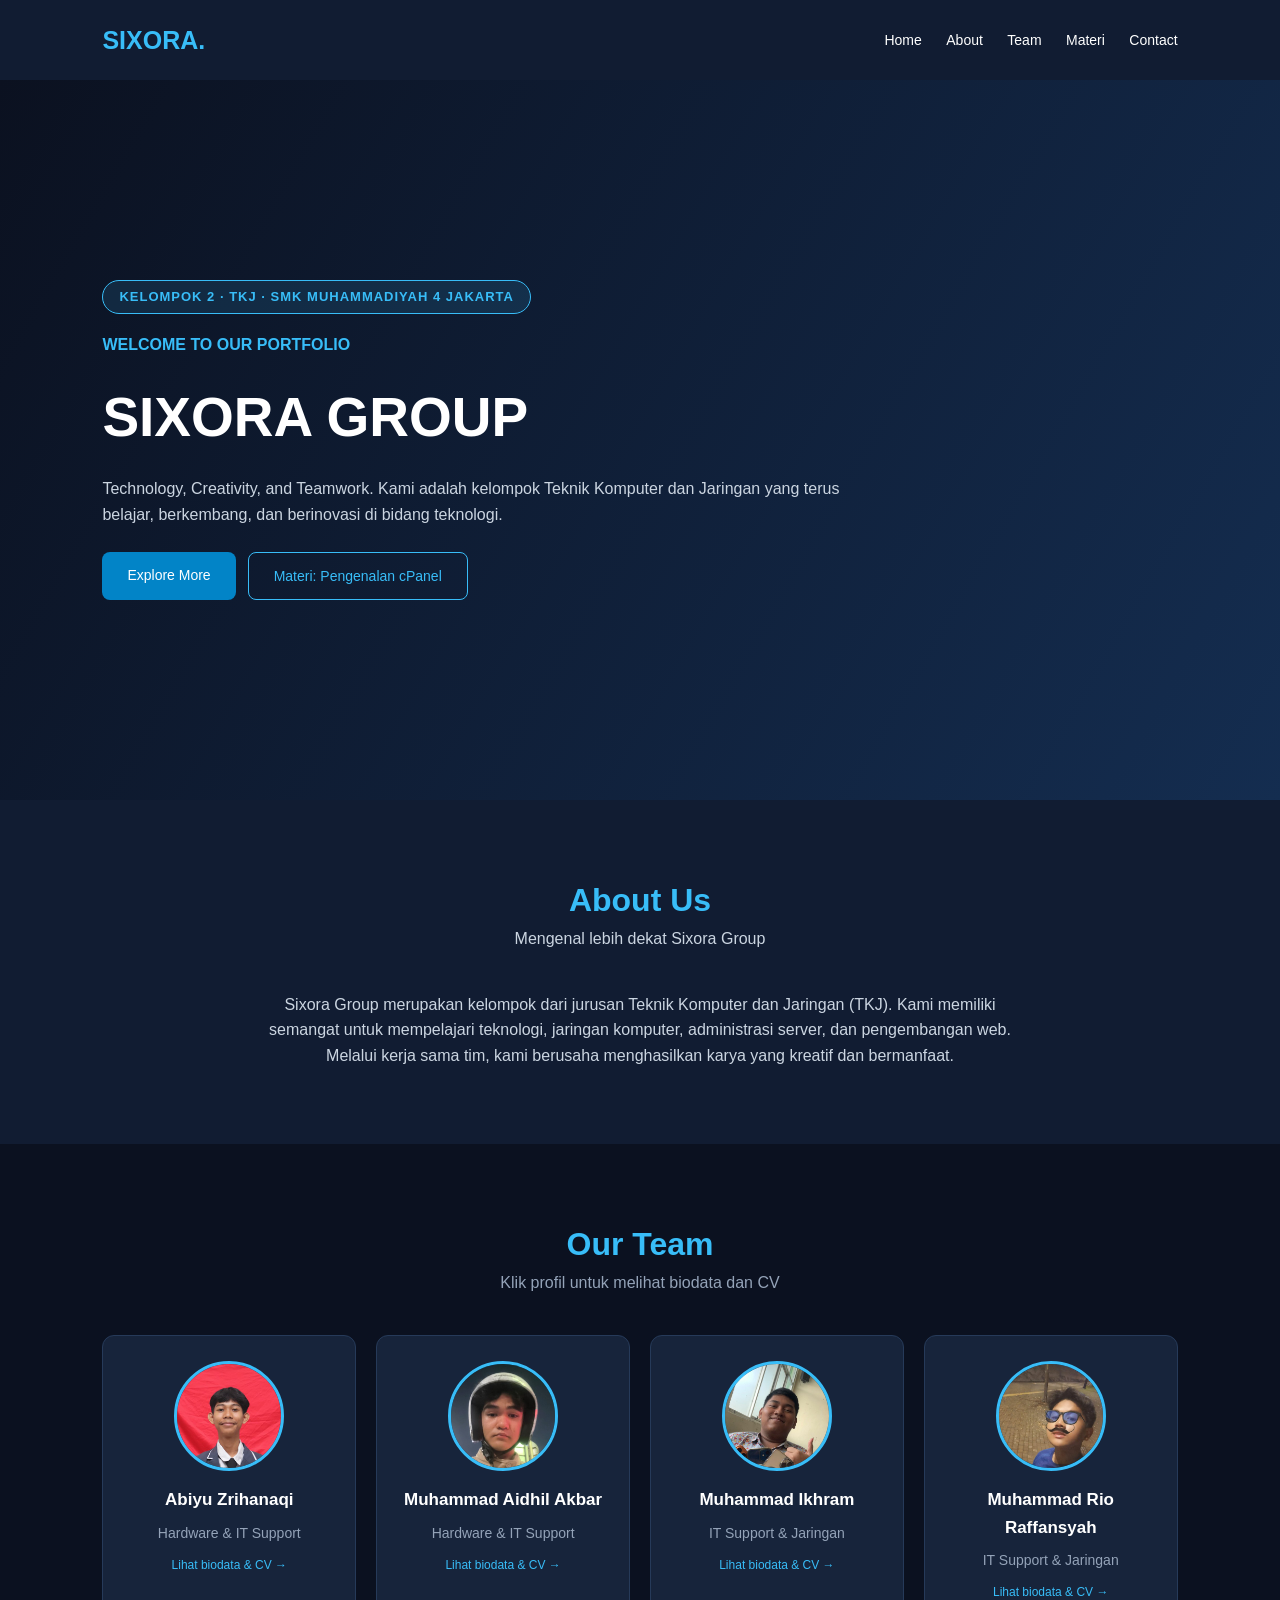
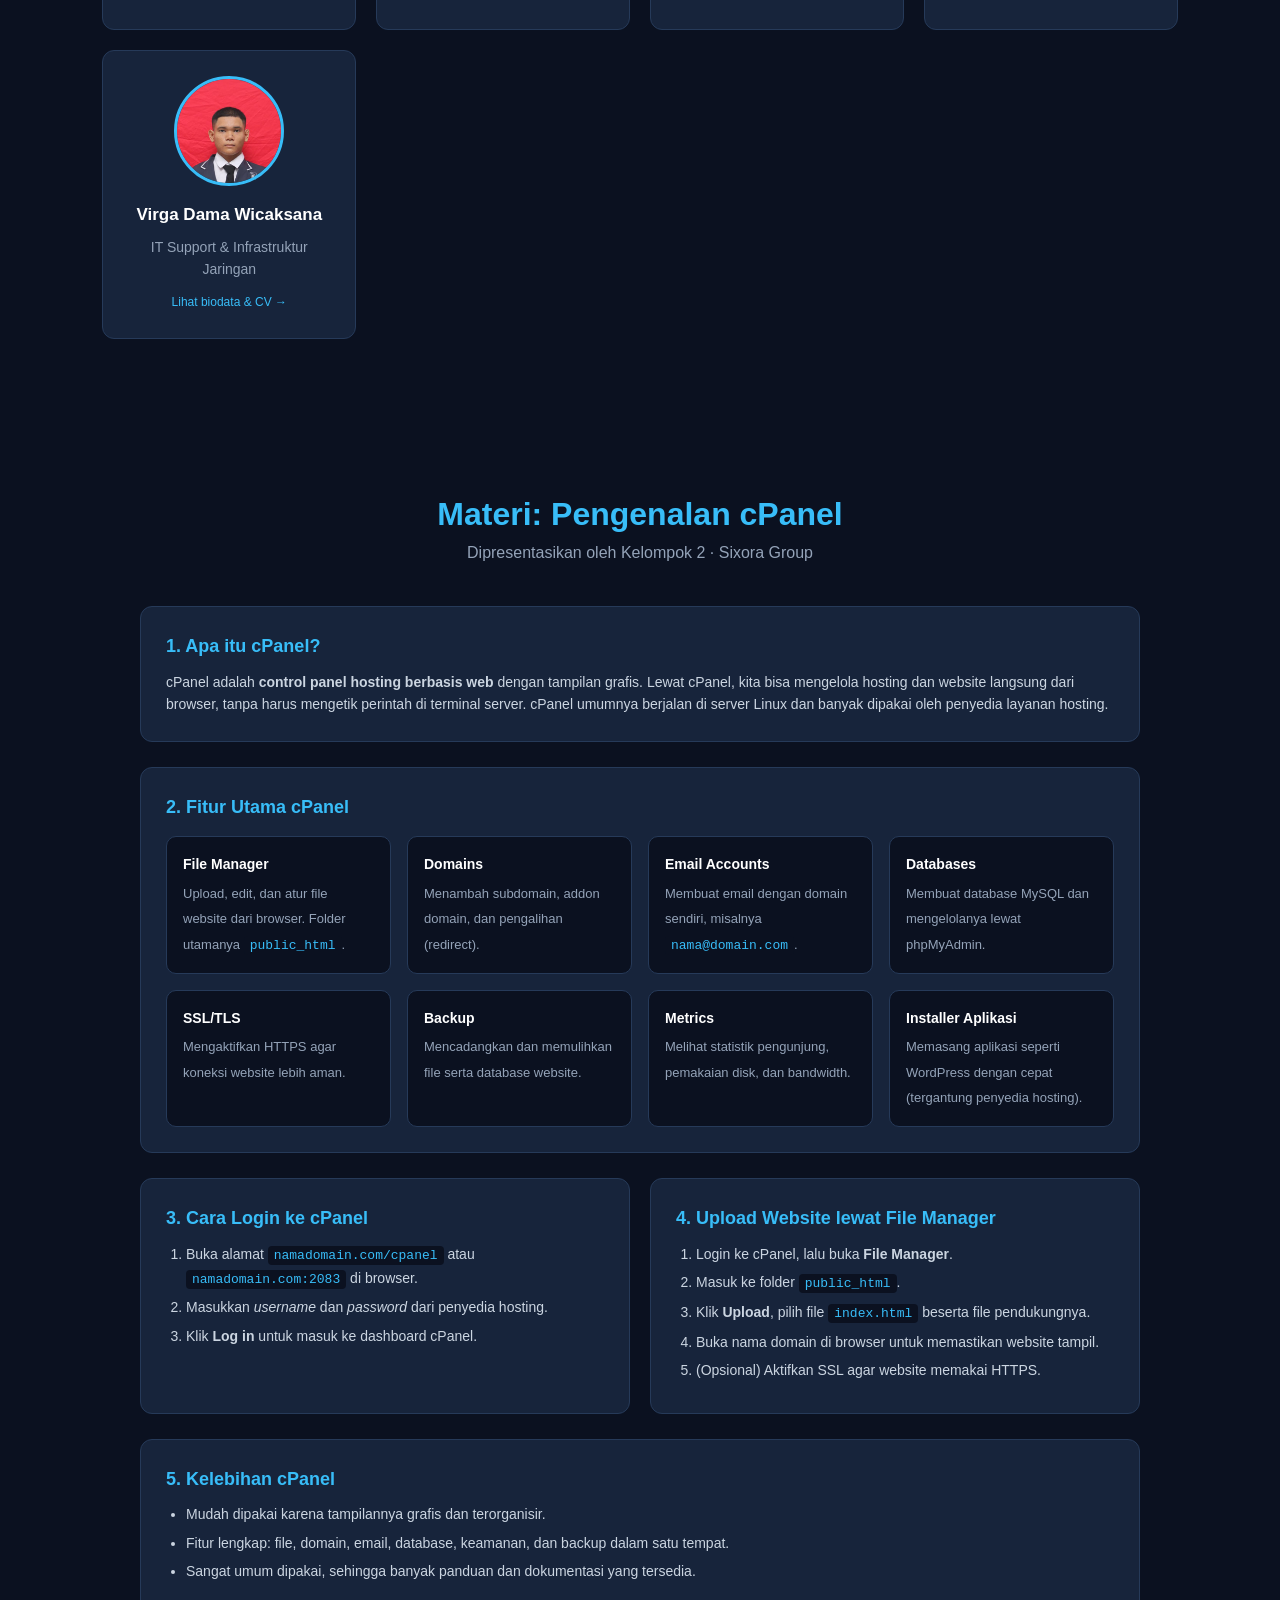
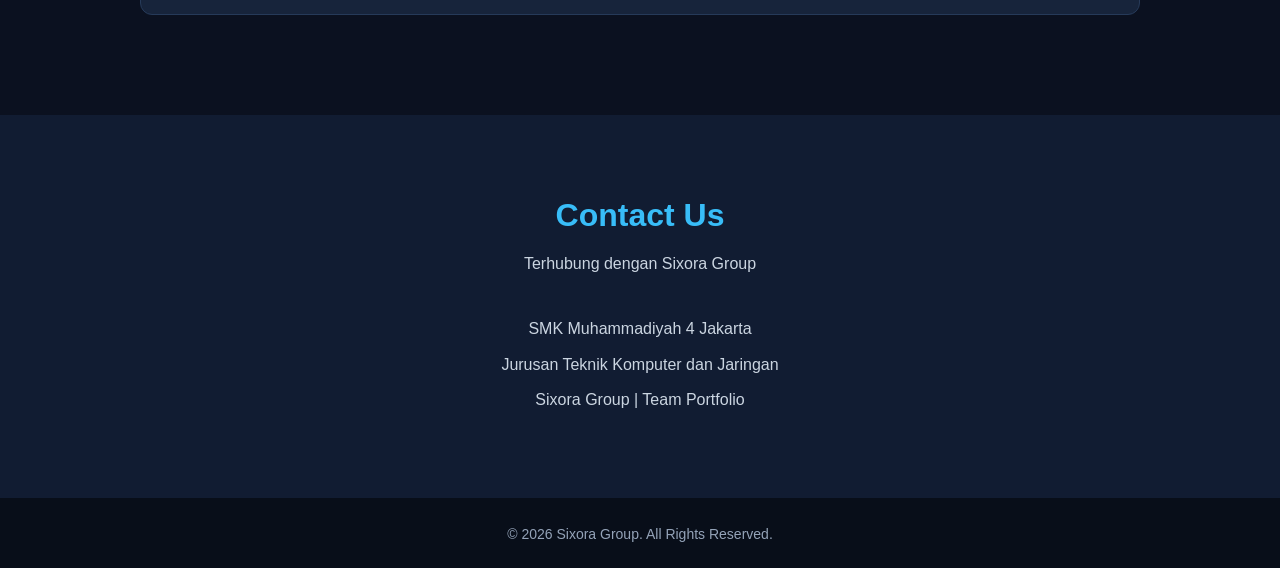
==== commit 28c93cce: "Update index (1).html" ====
--- a/index (1).html
+++ b/index (1).html
@@ -227,6 +227,101 @@
             font-size: 14px;
         }
 
+        /* BADGE KELOMPOK (HOME) */
+        .badge {
+            display: inline-block;
+            background: rgba(56, 189, 248, 0.12);
+            border: 1px solid #38bdf8;
+            color: #38bdf8;
+            padding: 6px 16px;
+            border-radius: 30px;
+            font-size: 13px;
+            font-weight: bold;
+            letter-spacing: 1px;
+            margin-bottom: 18px;
+        }
+
+        .hero-buttons {
+            display: flex;
+            flex-wrap: wrap;
+            gap: 12px;
+        }
+
+        /* MATERI cPANEL */
+        .materi-block {
+            max-width: 1000px;
+            margin: 0 auto 25px;
+        }
+
+        .card.left {
+            text-align: left;
+        }
+
+        .card.static:hover {
+            transform: none;
+        }
+
+        .card.left h3 {
+            color: #38bdf8;
+            font-size: 18px;
+            margin-bottom: 10px;
+        }
+
+        .card.left p,
+        .card.left li {
+            color: #cbd5e1;
+            font-size: 14px;
+        }
+
+        .card.left ol,
+        .card.left ul {
+            padding-left: 20px;
+        }
+
+        .card.left li {
+            margin-bottom: 6px;
+        }
+
+        .feature-grid {
+            display: grid;
+            grid-template-columns: repeat(auto-fit, minmax(220px, 1fr));
+            gap: 16px;
+            margin-top: 15px;
+        }
+
+        .feature {
+            background: #0b1120;
+            border: 1px solid #263a59;
+            border-radius: 10px;
+            padding: 16px;
+        }
+
+        .feature strong {
+            display: block;
+            color: white;
+            font-size: 14px;
+            margin-bottom: 4px;
+        }
+
+        .feature span {
+            color: #94a3b8;
+            font-size: 13px;
+        }
+
+        .two-col {
+            display: grid;
+            grid-template-columns: repeat(auto-fit, minmax(280px, 1fr));
+            gap: 20px;
+        }
+
+        code {
+            background: #0b1120;
+            color: #38bdf8;
+            padding: 2px 6px;
+            border-radius: 4px;
+            font-size: 13px;
+        }
+
         /* MODAL BIODATA */
         .overlay {
             position: fixed;
@@ -404,7 +499,7 @@
             <a href="#home">Home</a>
             <a href="#about">About</a>
             <a href="#team">Team</a>
-            <a href="#projects">Projects</a>
+            <a href="#materi">Materi</a>
             <a href="#contact">Contact</a>
         </nav>
     </header>
@@ -412,6 +507,7 @@
     <!-- HOME -->
     <section class="hero" id="home">
         <div class="hero-content">
+            <div class="badge">KELOMPOK 2 &middot; TKJ &middot; SMK MUHAMMADIYAH 4 JAKARTA</div><br>
             <span>WELCOME TO OUR PORTFOLIO</span>
 
             <h1>SIXORA GROUP</h1>
@@ -423,7 +519,10 @@
                 di bidang teknologi.
             </p>
 
-            <a href="#about" class="btn">Explore More</a>
+            <div class="hero-buttons">
+                <a href="#about" class="btn">Explore More</a>
+                <a href="#materi" class="btn outline">Materi: Pengenalan cPanel</a>
+            </div>
         </div>
     </section>
 
@@ -455,39 +554,97 @@
         <div class="team-container" id="teamContainer"></div>
     </section>
 
-    <!-- PROJECTS -->
-    <section id="projects" class="about">
+    <!-- MATERI cPANEL -->
+    <section id="materi">
         <div class="section-title">
-            <h2>Our Projects</h2>
-            <p>Dokumentasi dan hasil karya kelompok</p>
-        </div>
-
-        <div class="project-container">
-
-            <div class="card">
-                <h3>Computer Networking</h3>
+            <h2>Materi: Pengenalan cPanel</h2>
+            <p>Dipresentasikan oleh Kelompok 2 &middot; Sixora Group</p>
+        </div>
+
+        <div class="materi-block">
+            <div class="card left static">
+                <h3>1. Apa itu cPanel?</h3>
                 <p>
-                    Pembelajaran instalasi dan konfigurasi
-                    jaringan komputer.
+                    cPanel adalah <strong>control panel hosting berbasis web</strong>
+                    dengan tampilan grafis. Lewat cPanel, kita bisa mengelola
+                    hosting dan website langsung dari browser, tanpa harus
+                    mengetik perintah di terminal server. cPanel umumnya berjalan
+                    di server Linux dan banyak dipakai oleh penyedia layanan hosting.
                 </p>
             </div>
-
-            <div class="card">
-                <h3>Web Development</h3>
-                <p>
-                    Pembuatan dan pengembangan website
-                    menggunakan HTML dan CSS.
-                </p>
+        </div>
+
+        <div class="materi-block">
+            <div class="card left static">
+                <h3>2. Fitur Utama cPanel</h3>
+                <div class="feature-grid">
+                    <div class="feature">
+                        <strong>File Manager</strong>
+                        <span>Upload, edit, dan atur file website dari browser. Folder utamanya <code>public_html</code>.</span>
+                    </div>
+                    <div class="feature">
+                        <strong>Domains</strong>
+                        <span>Menambah subdomain, addon domain, dan pengalihan (redirect).</span>
+                    </div>
+                    <div class="feature">
+                        <strong>Email Accounts</strong>
+                        <span>Membuat email dengan domain sendiri, misalnya <code>nama@domain.com</code>.</span>
+                    </div>
+                    <div class="feature">
+                        <strong>Databases</strong>
+                        <span>Membuat database MySQL dan mengelolanya lewat phpMyAdmin.</span>
+                    </div>
+                    <div class="feature">
+                        <strong>SSL/TLS</strong>
+                        <span>Mengaktifkan HTTPS agar koneksi website lebih aman.</span>
+                    </div>
+                    <div class="feature">
+                        <strong>Backup</strong>
+                        <span>Mencadangkan dan memulihkan file serta database website.</span>
+                    </div>
+                    <div class="feature">
+                        <strong>Metrics</strong>
+                        <span>Melihat statistik pengunjung, pemakaian disk, dan bandwidth.</span>
+                    </div>
+                    <div class="feature">
+                        <strong>Installer Aplikasi</strong>
+                        <span>Memasang aplikasi seperti WordPress dengan cepat (tergantung penyedia hosting).</span>
+                    </div>
+                </div>
             </div>
-
-            <div class="card">
-                <h3>Server Administration</h3>
-                <p>
-                    Pembelajaran konfigurasi dan
-                    administrasi server.
-                </p>
+        </div>
+
+        <div class="materi-block two-col">
+            <div class="card left static">
+                <h3>3. Cara Login ke cPanel</h3>
+                <ol>
+                    <li>Buka alamat <code>namadomain.com/cpanel</code> atau <code>namadomain.com:2083</code> di browser.</li>
+                    <li>Masukkan <em>username</em> dan <em>password</em> dari penyedia hosting.</li>
+                    <li>Klik <strong>Log in</strong> untuk masuk ke dashboard cPanel.</li>
+                </ol>
             </div>
 
+            <div class="card left static">
+                <h3>4. Upload Website lewat File Manager</h3>
+                <ol>
+                    <li>Login ke cPanel, lalu buka <strong>File Manager</strong>.</li>
+                    <li>Masuk ke folder <code>public_html</code>.</li>
+                    <li>Klik <strong>Upload</strong>, pilih file <code>index.html</code> beserta file pendukungnya.</li>
+                    <li>Buka nama domain di browser untuk memastikan website tampil.</li>
+                    <li>(Opsional) Aktifkan SSL agar website memakai HTTPS.</li>
+                </ol>
+            </div>
+        </div>
+
+        <div class="materi-block">
+            <div class="card left static">
+                <h3>5. Kelebihan cPanel</h3>
+                <ul>
+                    <li>Mudah dipakai karena tampilannya grafis dan terorganisir.</li>
+                    <li>Fitur lengkap: file, domain, email, database, keamanan, dan backup dalam satu tempat.</li>
+                    <li>Sangat umum dipakai, sehingga banyak panduan dan dokumentasi yang tersedia.</li>
+                </ul>
+            </div>
         </div>
     </section>
 
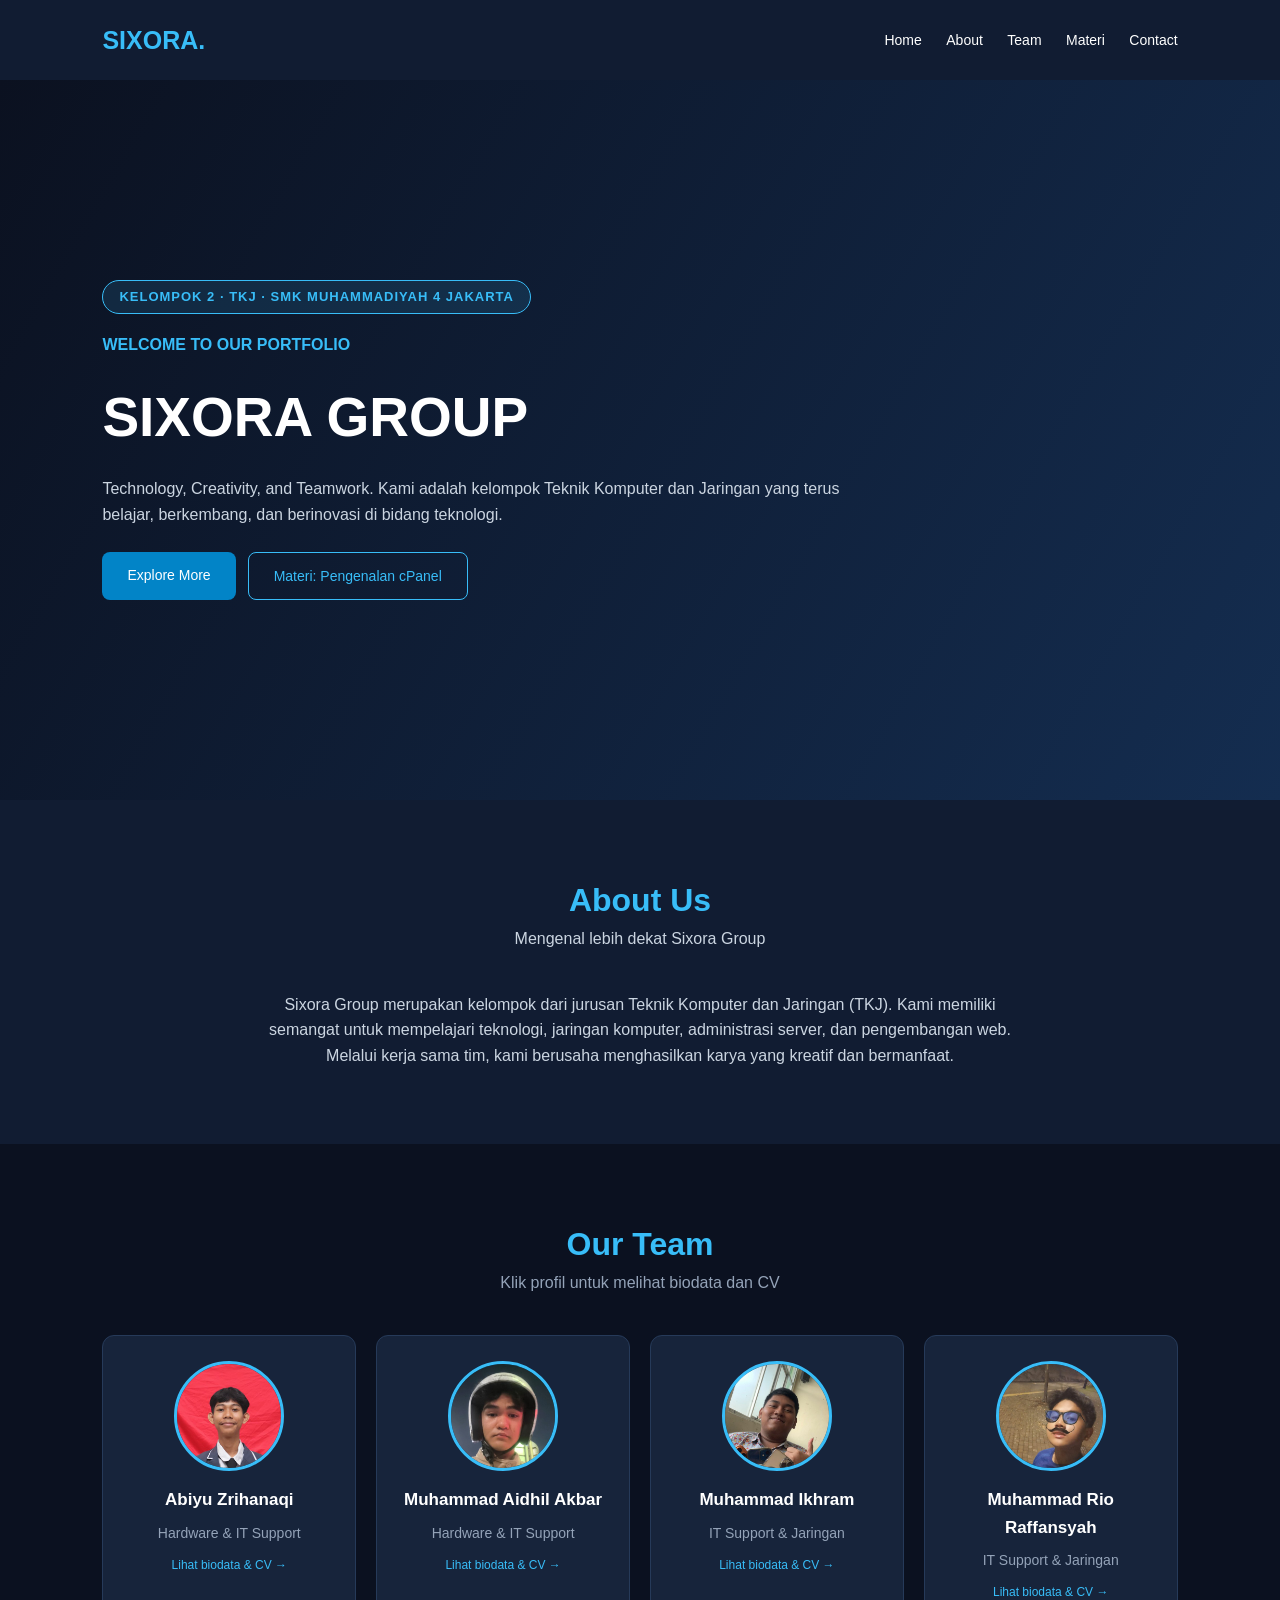
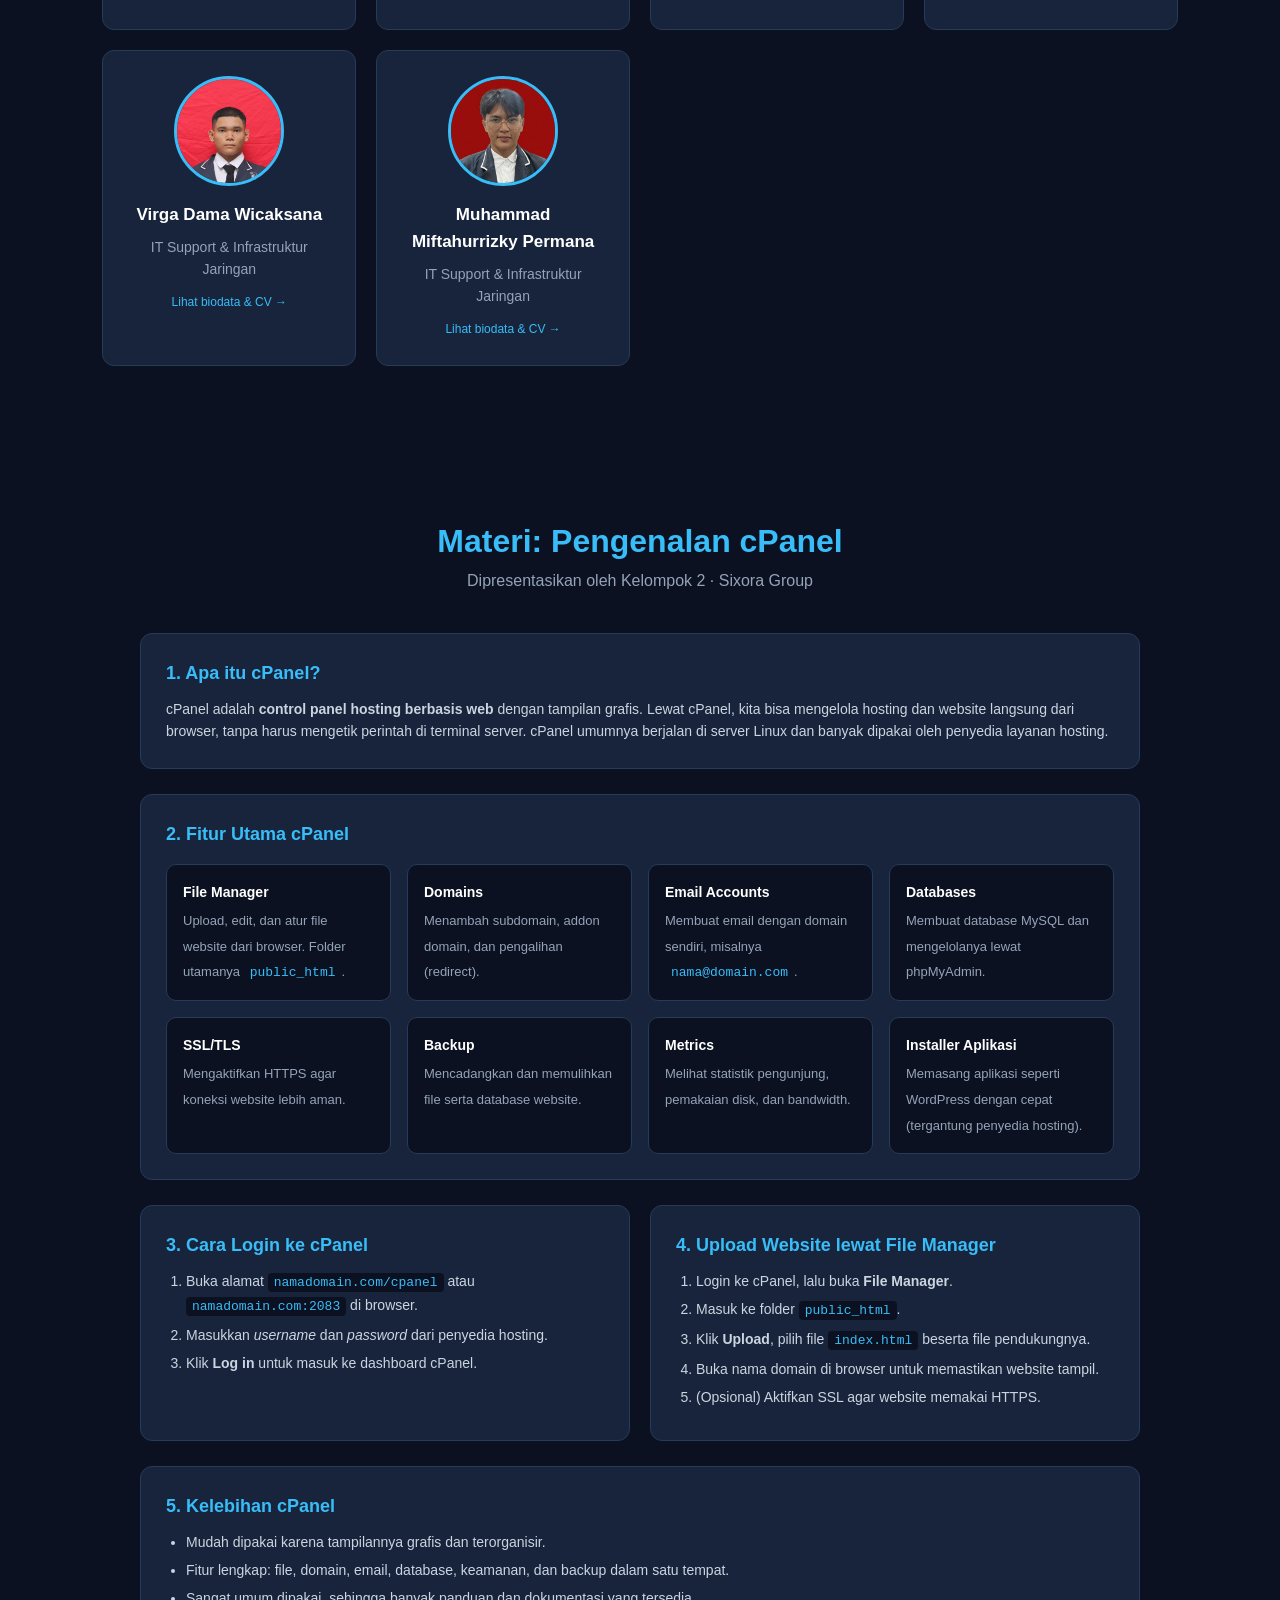
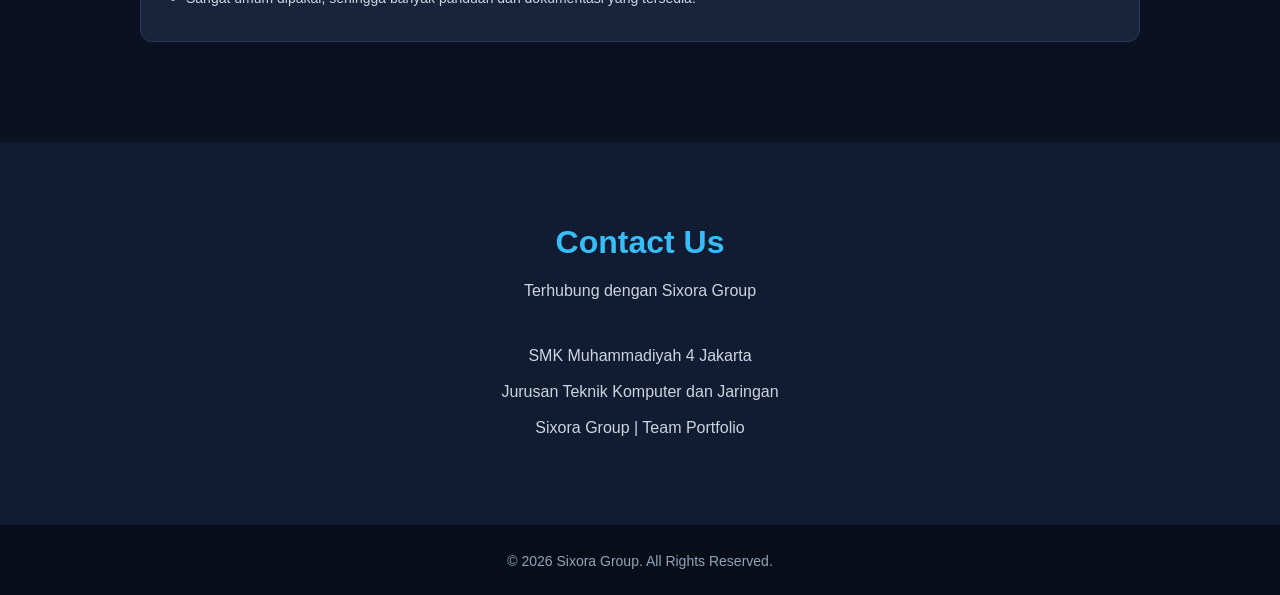
==== commit 749d4cf1: "Add files via upload" ====
--- a/index (1).html
+++ b/index (1).html
@@ -684,6 +684,7 @@
            - cv   : file PDF di folder "cv"
            ============================================================ */
         const cvData = {
+            rizky: "[base64]/AAjAXUOuZ5DAH+AbMeLRaQAcn/H1iQmUkGj8giu1jdJanth2lFZTKDEcHjYxxchXThfwtb2PJfK/qnVXx13Dm7/Pn18u3ifxfKskUCM6vVXC7f/3X559+Wf1++XeTKBYQm0l9/fr3wxf//H78v2x/fv1x++10uX/4TGjNOLZyL0Mxflz8uf1y+XQQXKyzcmhUWwUCvAhbJLPf/vfq1lWltlpU5xZeVg3D+yzUxcaHtwoVbNNhFbFysmnO7rFo6sazaahmaqIjfv4R3DQvv8u1dbRcpbUHRvHzGSocpLHD/j9+X7Y/vXy5Pny+/fVKLgFXK5fNfF76phi/arkz6/lqzfP56+btk/718/r+L4KtyFsTCls//s/xd2kDldtWOc32QxVObrJpkoukmlWhCmCaZyUA2q5LaaXDnTb9vPizc1jSs1nAlnDoa2T8pV+e4Mkxe4TATiTLnApQwQs44tzw+/[base64]/a5HdD5Pdtsm6T273kbqht4mmCwTsKlhokRC95+5PtQULYCRDDFY9LZY75A943n95lolclJAdtzkUl5LEWgOc7Pq7aAodt4uN85UwoZa7NKLif4CL5UyJzwZoyNOKYg1V7rFHjmB2zKrll4HBl9tR82zjA0VmtnTJpFXq/K9WC1UocXz6m+erxTZR+yyaEYXBo+1jMqudVmy43OXC2WiGNZOWqUz1P8LPbe8W+bDdPSUEKolvbCHar05KJw+KP5bVqneoUIWPio6TsCdmIT3Ht7d4NB+vRC1eE1TixWY3e+y+lsY4VQ0GunDMJvFhI4nzx7hBH/lgcX8YjiijVXZV6VRwkl3HwfswajWtY/rL61OSI+FTBKPFl3n6ZwxD7H9qiancjTrFaC86ihqmn825QneXn/HItpC2209ekneuE+AJhJcXLhNz2CaW0vDhRFn2MU3khONl+nJDnsd2z1mkVZUIIgdAVZQemLaPn6ayQ1YcuO2jzS41lQqfv7tcN9tRkcDdJuwJwA8aeG0ghC/Z+hpLaIiIaIeZMSZgo0Q+qccrQiYH6NKQuqvGMLp07b2ZMivvO74rxEh3BUhJWHrtJ3uaAeLpv+JTr0NAgo2aW6yuhYiCHJHU+cD9+vrb0C74t/ZQxULMh9TixCBDrddeScW08gjMu7f4HOaPkR0i7rViKFcIMpkzBBHlMVu31cnCgX7Hq/JOqvZ2iLGHGMkqIimKw/Ulqxi22RsRowYz547B7rK6+G467K7Z3hx0etb3OGYoHYDlDcbkXzlpheasRzeNAa+8ZprRNLOSUSomtJkEm9rFDywe1ufnUfrqthrGxPWky7cOP7V5T+9hTqKdXf0SiHZxzgGRkmSiPQnt75+bx/TxZdM5NRJvPgzuFxNqw9/GhSTxLubZNkvs2qcDgY7j+OdtCWBVI0PG4klqzB/dpY+cqxOo8BjeGBsSzFsFKVoW2bpmHBgVMcFSOyYc73yifjgfbzdWl7B6FVx8eRWwdASHOJU31Y8YUNXimSYnu+ePGRvJ+nl5thcZGcNfyM3RqWPJJHKaMzcpjaxdhL/uhfO8sNoS7XuBsruwOdTbXtgvqbK4tk/[base64]/6fA6B2FXC1Mqe1cdd8JWObp5ff4T9rsa97P3YgSSw4U5bTvuWpPSNRjBHkO/rvKEH/sCepVH/aWiQk3ud1p2DC6Zxam/SLH+XeOqf8Ume5twprzP0yNjL6YkNOYwXq7hFz0D173bdpGkMPp0O2Y+l329I/p999imr3hFryhly5Y5/kcYP07ABwKdwWykuERJPBzKMR4OfRyWUINRXnvU9pcpXaKhnzGl4pLpzsFBHuvgcYlJ1tx39TjRC8kyH2lAKpPn3YefSpBobX+uOMgQV3hRusViXLxMDto1rxXPBu1Rackrr5uFPt9INE7zM+9FnephOd2o8fYDVMKabNFavJNZJaJ2SzHxwcU54ipzyp2Wn0/fkpdXseglUpK1Q6Rj+FjL2zFtF2++DkfFkkzlPKRo6j6iHUVcYOq3ZI8flaUvXyyl60ucpX3Zl6slXFO52fbI1naxoyW9PpaLYxQaLIKiOS+4inXTZY7NU0UWkZXuesF4UBqOy9L/eReHpKmmg7RY/[base64]/16FBrF4knJCbSQQ3gqMWq0yRtlAMxqkWP70LxulBahFcb4yv7HwT2rGjdKBJoTWoUXFlWAm0BRX3G5v+5+1C1T/UnjSN2O3Fn3jYjEyfBBsoHk2wrd9ajeTUgSqZzg86XvA5UZzzpnF+H+EF8RqpDLG4R/FqozTGrchViGVFib/Gl+ddZpxzBdfjZFSSMw/X8GCsZD3lK/SWaEMlomvaiPN/vYuO+4VJITLpcxXBsxIwPpgtdp4UOmfF/Qbc1ufF9QGc6HPHH+NOd9pcNvXDr6Y9Z0GvSD+mfWdFhb3lNnwJ2xvHzJhNrwUenrIjlnfuHZYysx6NrjbVLSrg9nAb1DHoTVmgzKZ3bR/aDqQoy2kF5PV4C8k+0q8JDtMPCeLxb1Ltp3kkMZAklcaLViyaVwlHaiGrmBX5P9e/iKOxKzet7rK/5CKAd0cXEm4W6YcjrVZIfDK2/H3gKzGUsVneK7maO3Bz+ErET16gHbnwUlnyMCUkNihIxBKRDM8mVMi3se6MzPR/yVH2pxwoFfo5Vjk27SszV6Hfq+76Ndw66U9jITTiJ7TcO7K7KbEa3WtKVNMY84wGeNkKIzr9deQ5Pn0O2NQOWoF5ZEANxi2gqphK6gWbAWoYStADVsBWrAVoIatADVsBWjBVoAatnpahK2gc9iafow4KbWRABX+WoJeia8E0RL/[base64]/pPLTOvnjL7w+ygBoFCH7AcqjFAHWa0tyFjmf73MK7BdMib0n3vMTZ+xZi0QXT/4kG1dzpUHDskHavL8ehnAw9wCkdEjc9Ittj57cCsxp6Gok6sklVF8hDxQLHi7B3mq0HwOpiv2p5oc9jnbA77nK1hn7MBZmT7WGf9dlq4HPY5F7bTHMM+5/x2GhzeQzsXwBDksM85/5K2GPY55xvnDu/fnfNsaJfDPuc8w1xj2OdpzjnlgQIwlsO+9GOEGamNhEfw1xJySXwlhJP4T1gI9zShpiSThK6S7BIOw1JOiC3pgzX0xoNSM9jnTA37nKndlc603JVOBxgjMexzOsAdyLqqW+5Kp2vY53QN+5xuuCudrt2VTgfY53QO+wI5GYOu3ZX4C8jAdA37Es/IZHXLXZnkgAZBlBcaLqblrkw6UA1dwa7IDtgHTLy5K3/4DMBnngWO1YyYgXYpZb12/cNqp9POdX9LrJydWHmarz8Xld9Sd4/qrOsBqIP+uC4D/cEzT3shxD0ST4dGPFEWac9pqeqI8/Y+m4s2cNi35XIVXFptqhyNohXWZvGIuy0SJojTkrER9xyH+XWw5itGBQdj3zFx3zFF37i5f4hCtQyMVW4Zgt73PMuYMt4zzAiKZ5gRFC8DXD2phIyeVnsKQYkKMnpa6Sn0tNpT6KklZPS00lPoabWn0FNLT2GgRcioZAYZ0Y8HRNnbyCDj/jWtM8i488UBQUbEf8RRWU8j4kIyicgMyS5iuEzKEe0hfbBabTyoFCNGUCz0WS24DVYhRk/[base64]/aFTxYDTOjPE72Mu8zMLJPkPDK5XwvxExui5+x+DmlEWyb/65R8BInwrHcO9P7VA/vyEnTmm31x/yEGlq/SFD0IkiO4OPj95jmx9H0TVdtDy9UfXK7YDdBT/Orweszu+e2uTzApmiKIRC0c/jIcizxGIUvm83cloRumybkNb5NYG9lWfOzxc7F+x2iZnzajwzy7cIvnLDrY12OqeIS/vWeqIoRU8m/tUSFkTdkaiOvroChzq41cbWymtWIShLbxQ3Ll6vYOOPu1A1/qrSw1hNmrF6NzMKluxrh14dN6ZxXNNXz4KoC3HHUjXnl6/v18P7079iX1A8TgicKL0zpEyiP6o9vKYo84baH6iszyvU/hgqpkNUzSEMhZBJVm7kalGV67NcVoIFc3JtRH1qj5GhWjUEH7zdyD7vj1Yh0VZmThptZemk8aTSSeNptZNGW1U5aTytdNJ4Wu2k8VT/EiAnjaeVThpPq500nlo6aQLtcNJoC5mTBv14uAVQG9F/kH0tehoQX9EjgfiPvousp9HLgWQSnSFIdtFtkkk5OliQPlitNh5Uip002orKSeNpyjiA7Guh05D5aLTlpY/Gk0ofjaeBhSP6MUokvMTlgiXHKx+Np1U+Gk8sfTTa8k2VPPPRbORkCbzy0WRfQNbFKx8N4hnZK+odsmxe+WiSuNBQSWJFYyrKXzX0BLsSO1w02pqZIX13PYG6o1dgzmFd36nJWLGHn8sV8vA1OG4rGTF4dk10h4hjGot6es4l4j+N8d3Tk/P4F0LesaIHddh4JLUwq5xm7ryRwau+2wkzxdk55bIhYumGLgQnXB9TQrVeI172UdL+rjt2DNt2J28Zto+wF5kSuX7Xylj39K0W0RpUktxYVHdXBH4WFmmEzhC3EbpE3J5UIm5P8zleOkPcRpgKcXuazxrTCMF4msehIkPcnurDCnEBFU/[base64]/6EC8ZftAJf1xW+99yn/+Q4+61Az69eoGcIWQ6mTs25gpnYIHamlLomQKVQeTvvbHCUENp76uH3JcHJDFR7p1Q1A+wZtTCpmYdAooT6CDN8zpxyj6KRlHl1mcILblR+kqjA2wp8dg3bHJaa/DoKY6rrKDypgqWGtWCp4TUsNfV1FJ5WO4I9tczW87TSEexptSPYU0tHsAnYZNkfTehmwzo7/DH1FRTZFxKiMvUVFIjnhNFM6woKJIcE+nZ5WQwPTesKCqQDVquKBzVmYFS7GoxqVzl/Pa1y/hodblRQCoNRHW5e2CDm0VHduoHCUyswqm0NRrVtgFFd30BhdLiBwv8nA6Ma30CBXkyGgr+QTCrxkkwv8ZyMVLduoEBySGaf5JUGCBJsGklJA6qhKdjV2ANGzdQLKB4O/L1VB+0+Xn71LK4f1tv4OElpb36S7lllYpmIQT/+lJtaxsoY3VKvdM6QfxSf4/O8PaNJuFOS4m4aBD/IXNoBqZ0acQE/zonmhIwre+XGd+picLkJp7pcW75vt0Nlbg3ea74fWv1UV7gfq3jv9fZUX/UcyVOazS4qT32lJPaUDT46183qLeWPCM0hLuU+Zq72qBq9xWgobZRaD0cOBXuT6Nqdp45oifS/fR6rREhcd+7OJ+qiP+/abbdTCMcuR58i8LFEvLE76ikJtmUyR8ef2oJtq3gsr3DsMvrz+nQlJ8c0USEVokBdysufeen8MdfMyVe02Qx3PWXPWn526fzjXN5OZacROW5T7nonLnWfksc4M2HxxuyvOyazSkI9BIdU41QiIyHapyGJU40TdMr2iVRGIoHwfVMVVNvtDhE3fF/PWX7+Fek33AeO7odv3/iOksJHUvEcz+slOl7VS/Sk0gPjabUHxvFQ80/gm9U8rQwM9LTaA+OppQfG08rAQE+rAwM9tQwMDLQjMNDxvF4i+vE4/z/aQH6C42OZLwZxFR0PiPvoosj6GZ0ZSCLR6YEkF70jmYyjHwVpg9VK40Gh2BfjeF0t0dPKwEBPqwMDHauqJXpSGRjoaXUmnqeWmXieVvpiPK3yxXhi6YtxLFRL9P/[base64]/7m5BrfgK7xDega34BuJD55aoVvQNf4BnQL34Cu8Y2nRXwDJsc36ce4p05tpM03/lrapie+0nY+8Z82/rinCSIkmSQkkWSXMAeWckInSR+sVhsPKs0Qjr9/WqqNr9iGqqLNPK2KNnMgq2gzTyujzTytjjbz1DLazNMqhAOygXBA1gjH38wV2s0RTiAnU5A1wsFfQOYla4STeEYGKxvRZkgOaAjIKtoMCxaNKlVDnKQp2NXYA3HAvcD9YYPz101htW9RUrduXLvC4wYDCIcilqhrr8bs4o6Zx3114vvi/8t/Ei/11SUeSx5//ZieewJGatIhRustoZm/8k1mP3fSxq9xpNEBlcy2T5hzn9qUayRvy7p8nCoWU8bPlGvRTus+39idGdubnvg9ImyKMwY4mqC01HNxd0bgUPEjRDjMUPDVWNzLnCvN7xp99UvErxFVrSiLGOvlOTQrK8ZTHIrDJJrjuNL9jHEyJ1LtXZvxMescM/HB2C7THm3UhQEzwswEcZ0OFdRIkNsWd58oszg1zyyL3x9mxv1h2Fuc2Vuc2Vuc2Vuc2cPEmf1x+ePyLWxzhbJskcDM6peF5fu/Lv/82/Lvyze/lw5fZ0v668+vl1X6jPdVhVkYFPAwNVfE718uv/0uly//2eZJt3B+bZ40coOAh51zyyzX0UL3E4gVAPwVFaXMuTJSSJ0PLb1KxvjVp3frd6uSWnFdLKRlI7utVGTVJAPRdptMNKLMhO7EgQJcG1BxZnbNRqIJ5WSKwbZMCAnG/CljhPR3y56SCb7hw74nLAbKxyZ5nw5KMiVB2TQ2NdadIRVD22KLwqn0ONLGD3Yu00CiOkFo8F2b3O4yITfebpt4et8dVp9sGyT1yXiNhZ/T/h8DSPePCmVuZHN0cmVhbQplbmRvYmoKMTIgMCBvYmoKPDwvRmlsdGVyIC9GbGF0ZURlY29kZQovTGVuZ3RoIDI3MDA+PiBzdHJlYW0KeJztXFuLXDkOfq9f4eeF8Viy5AsMC+kknecZGvYHZCdZFjKQnv8Pi8/VPseqOqo6TRhmk4euVrlk3a1PPl0WfR7+GWec+clWvyYCmyHnZD5/u3y/lPeRkjOeXbQpgDevv1/+9Q/zx+X7xVtAHljMr37y7LL1kcunwZT/v30y44vXr5efP3nz9c+LMwDoTcw0vnj9/fLl8uvl18v3CwJaNpCiZYOOg0U23iUoPw9vbANAMjb4jMaGFHwRYk9cBQrJgAcwgVMRtIhjXQjRWJcJjAXGPPDYEV+/XiIbgJzMt0skO5gRB4LFwECmECkjTURGh6EQE8VIaSTGwBjM58IgUkAudsnZOnDIZW1wECmMRMRAA1cCQhdHIgG5iQFiCCGP5OBgXOvA+TRxjcQ5mujLrp7TSEwU2RcGvkjoPY7kTGlci4ER/ETMOSUTvQF0rnwGbfQUY27eRksxh9DwQYueAsbNnmBzysFBIx/YGL1H32gClhPHxButwfqckGJjoRIzPs4MJltCcRti3tgdrGMXPTc+cj1vwujsz5fm7ThYYNh0ZRSLBSi3m8ZiAp/GTVcBQzGBT6ZRJRQTQG7VDuV1yCOD1UShfM4NdluNWdLHh9AaPozSjI5bfBQGwQe/rc4Mg5fLzyEy1iAob1SBsny4DqpqnzoAF5nqUF2kr8O60rROgcUqdbIs9qsTq7J1nYSLX6jnQZ4d/J/Ll8vTy+Xn52CAzMuXC4zVEkwK1vlSdwAdmpdvl1+8+6d5+e8FwIaA4DIZZ17+bX6hNNCjjaV0YprIzAOZtqupu5o+juT51/fDr94COM8QZp5xIqeUA6WZp/Nd8oYnY19OQS32/eUCF+irJdimv1rQQ5DkFLtLcr875CWB5yNeOker0PAUdvYjOVvvY8puDjIcPwxuE3ySd8IR+SkcspxKS0kgKU91ERD7ZCExBcH7q6VIeFJtqYtcgayzbD+wpZImqCO4oZ/k55QElalYiOAPXTcI3tEFm6Alcj9B33dXe5zzdkMPXS5SEApxf4Y+xKojRSALQXhPlnx8uX36ox9O/22ZE7ZrV0myCmEqFC6AWdjSuJQGp4EhSLiHIYW4gyGF2IEhSH4PQwoRMXCo+7VCJCBILQwp5OBgXDt3gYUYKbhcd4yFmCiG0MKQQs6UoUYhA21FIUQtCqneXjrclc3aCzc7rn1zJd3aYVd6rN14o/PauVf2WXv8ypIrHmisvmKHykOu50sYXd2AECTYg5BC3IGQQkRP3GIQJFcswKZRxO0hSCFy4oQtBClkn9O4djWl20OQQgRGaBBIITp248rVkW7ysGsRyPhGFSPLh+t4WrepQ8/tAUglex3QlZ518Ls9AFmNV2fUauY6+WAPPyrf8ezaQ/CDwl3wQ3fm6br6rCnBumP2oUZX129JTYSqN1UeR4/Iq2yoBEP2z3dlN3BMuxbZPIQflNY/BzCckVm6vuRg/yA03M+q6P9xDY0kkVCE3hL+P5KPfvQ4eIvgU4h4XyvaTzHJGO/mJv+qn35Ec/9IqRDiSgerJXghBMojrsfnM5JdEOzpkCv7ykpZ8XZF9giGCmMLI4W6ysucH1Dl/xPGtymcK0R1g/t/[base64]/dsJsqzTZg/BxegVJG3vVJLW/31A8vwWncX9037JoA4JDKyGZzvm2MInDph9VyYrVkyYTcNeFUn7ZqQuzyhr4z3fuuUdxz3+CqaFv67m7Z2tkk93n3DStYkGsts9sdyEVLphvp8EAGRtz18MdOD2HLq2fNqE7i64L4JpAp3lBH8mXfgoKL/ax8oHAz04QdK3W8c5hncp4qREq5f+StqvftJIWlcCjFvnuvHmHD6pTcIvTztr+/fV4xXTuvrhfKYuJIZaLfNEej0ZjxRoz2yVL9FCwhFGFVbp1SPpuIWZWXim3orhaiQzg5JbkPhFjVkghNximmUtV3ScB+QOjyS+o9hJ5JFWzLlHezWhBQIL+lG/o1bhmJtKubLN7gm21zANjlPM/Z0HLMESBf1wZcr4DinFAblFLz4LxIcgDP3oRkyY0XN76yQFXHrhbjHSRToSkJkn1UHe99HKRDaudoGe4onVtJdKVTgsB9SZSQ0c3B9RaQ8ZGo2ykgQC8BqAnVRYU7hVp0ThOvg0dHmqtKFJVldeBQcCaGa5F+sJ9S9jxXQ3pnWd1Bye/7TfUZcE+CwEp9VNMFCTv0T3gVbpIy8/6kWmHCLbRSn81KswqQVogSQcfKqoDuVlE6wyKneEwAKO+qHEa8NWfrs07zgXL8mChv1Vcyb4f4BVx5dEyjaln/qqNPJcLUaakrcZKEwpF6f/7fbDNOsWwLHnB7SX8UCgnJKxilzunq1qKvzykTgAZ9rTNEAd5I2SN47emW3PWJ8AMqyhlojZD+TmjtubuldCMmyH0VHbwNvFncJDVoQsulul2R0lpg0l8tXA0IRVqqXssz/T5Exw63zCkglMdXr+6pM4oQ6krEspRd70sm3TpGhIOhX0t0HQTOQb3BPf2qpjOKdK2oElAoObrDRXfi6rZU9mBChJ+B4gTEq+uTpGLQV166oaotGN0tXCZIImCWm4OH5nJpFrCtBc11VojdknfzVlGXDeddJBGNf3VzTvc2/R3V0QQT2h3duEE3OxIKtGqsoJyzqZpRqakT5BaCSbj+FsqI7hDWGfbm7W3D5INGS+UTG6qrl3Nmpn/RBj2MEwvprrP/SNjUEe06PFW3LN0RCA16/+qA+vVDIE9mf6MmejLldGdztC5K03Oh1AmRrcrIN33cTGjphB5aWC1cQOjKUX/LU55nUk5iVKVOOcwSfCkhOd2eugtvafals7jqUFSO+IS5mq4juP8ujaLmxnCdROviZzV3t6HdDOHvbZYPPAJV27W+UxDGZ/1GXNcNKW8gVANIqSodmQRXD9upCrtk8LsreOWHexBESvdccJxx+6y9UxREESL1FMHPeHZa6vLP6JYluVX3cLpnvnWXkNLkUDU7k2JT11C9JVTQwX/hzKolqR5v7teLFSqMXxb4yJcTWp8RjSWmbCwTD19UuCeu3xE4VJfyZWXXsQiWL0cbGugZGEByCcKCF6Y/UbPMHKPbnWtA0aOf7fMEk5G9c3Bz9TT4zpZ8IAibarFlQk99MnXJLPDukwUmU1A/ps5yDjCEyLSbb7dMllBqyZKAfZsIFlwRbUTPBNfJgtw81kTuj/+25OkxmC1ZsqDvBhvp1FG5mPsRu/mDUDmPQiydE/g1kSQlBA++65P7Kgt2A9asnhqt3Zb9gLy+5VTb/[base64]/5pCCwRspwkZqJQ8nP2/[base64]/z1D2c8ZduAsmGzLwQlUK1LCM4jtJp2MO5eusrnOe5el2IkXKgei7HrwY0ChMN3sY/AMFoQZ0n45JTjMKDvVKBvMNIJnSBjMoluIyM09y/2T20kMk5BxB0+/[base64]/307Cjpq3vZNTWp3dcIPJurtMkn7aO5nWCeVvm2uTK/Cd8Wf8Hd59rHD4HWGLeVH4GUmypBjnJdksEDH+a3sL8uAqSI4lNObLauKWIls/MUK2lTdOrG5zCXjRQc9wva0434i+dtLhwdJX5E20+Ve2LHGFrkuCdNW0bcqe+IP11mhebxZCO17fg2q9eF6yfsbfYdHCCILfYfi+1+WqUa0XSfVm8NZLF9bzMg0DJBKmOh6wVt+CYnSWhdRVyxSkA1UWw+yyJzviqG4y24Emd/NMRgfrjdigeT0+T3mP0B6kgOBelLK2sN/pmqx1hJPYZiSkLWn2RL4kNCP/jf8BHQo29AplbmRzdHJlYW0KZW5kb2JqCjE4IDAgb2JqCjw8L0ZpbHRlciAvRmxhdGVEZWNvZGUKL0xlbmd0aCAyMjE+PiBzdHJlYW0KeJw1UUluBCEQu/MKfwCEa4X39CjKYfL/awQNNxcYL0UMQQd7otImEQyYEh+WoG74V0z6Rt+iHJBMiPWmqmogExyJahNPoWqLiPBAFforrOn7MN7RlYu5YMpLn6B11NkD0gOVPQeeIqHHpVIkN06oLoaGw8RO7Kes4C/+Fhc7spUyJizYxtEhszEiFCbZHHWmN8dTdOq+CNShuvmEZqDGuCn36LLpCxpvMx1xX2u/dOuxHDjWakzihkjbVWTA3K7AAQabHdTV3/n2596Ku53pOgTuHz3lt/yUf+b0V/[base64]/RKd1BPHQputXWWj2lXY/XMij5zJfn6hbr+0Ibcb1xN5B4XiOcB2iuNVgM1HjM1MxneE/Ibm2NcDf9ab/tp/0D191ldAplbmRzdHJlYW0KZW5kb2JqCjIwIDAgb2JqCjw8L0ZpbHRlciAvRmxhdGVEZWNvZGUKL0xlbmd0aCAxMDI+PiBzdHJlYW0KeJxVjjsOgDAMQ/[base64]/7McYD9n81mFUvZALD0McGhaLQewd9EIqdsugS0tMIoVaimBlC3NqLRn/O+sw2uFIhc/rHKxdyylY7SpvZHjUNVs/Pdx2/kfohN/FDHz0KZW5kc3RyZWFtCmVuZG9iagoyMiAwIG9iago8PC9GaWx0ZXIgL0ZsYXRlRGVjb2RlCi9MZW5ndGggNTA2Pj4gc3RyZWFtCnicTVNBkuQwCLvnFXwgXQgMhvf01tYeev5/3QLb6bkJAhgkBWMmMcGYbgx3gs4gpj+4vrmfa6pv/LnCZOPUeFljvODuSpm2MoaX0fsCm6zEwCtUdRLAulKCl3cXMNYgTVQTclWo80tXkygqgXwZQbwC8VhvSHaIWd+Ua1N8O1eCc1bpDiSeuVFdd7p1BgQx7gxHz0avEsa9axLgupvv4PlkmemeM3v9yFMxTWti0D05Tm0v4cN7IRt0W+h5vdi/jfOprXhI39lYLZ5ab26l2YIqOlJerCj3HfCmRSy2RDcwG04hCI8qmrl6YLxVurdeKgSOsYW6sY7wIPCikt5Xmu9171XobhR6uLnRC/dYH+W2d3uL6fPLY5/r3zVGjRQR+lk4Qulz+eADpx2dOhFSKuz1ksJKqijhku08HzkoR/syURzl7KNzbKZ4GTK9zcWIuusr7U7Yqu0A/NiLeTkeOs8/EIt4uPX8tF2RuslNHA3LtqBolgRl0dB8eBM5z5y75+bHcZh6/2Lt4dA1D4UyZvEmfGDIo1YlIsfZRYwpRQuUN9Mn3eKjbpTevGqizcbtslsxzm/+2EubavAUujXmRkP711g4lMCOc5HtM0HgktoMm+qzqAU2zJhnFefStX9fx9J8SZBFgFDgYbL48LAF3l+OirC/1384BfS/CmVuZHN0cmVhbQplbmRvYmoKMjMgMCBvYmoKPDwvRmlsdGVyIC9GbGF0ZURlY29kZQovTGVuZ3RoIDMzOD4+IHN0cmVhbQp4nEVSx20EMQz8qwo2oAVzqGcNww+7/69BrbT3EsPMMIk0ChAqYJIWAUkosMEXDcIMmCYFf2OFp2rC7yARhMmZQGx+pYg02+sidw8gMr0MZtFlcA9C45URmCQLzslQzJcsKhuEWz/[base64]/mWZnvibuMsq64dYYUe87e54W2WND3V4Sc7fNj3GPVHzhPTrmCzSBcus/IGt9TAcpJtBbPSdTeVIOn599j5/xPf4BD9WTGwplbmRzdHJlYW0KZW5kb2JqCjI0IDAgb2JqCjw8L0ZpbHRlciAvRmxhdGVEZWNvZGUKL0xlbmd0aCAzNjE+PiBzdHJlYW0KeJxNUkGSHDEIu/cr+IC7EBgw75mtVA6z/[base64]/3eF9/b3mLFsFi34fLDPofbnbgTHjdKjE4tjSQ+zpHbSa6TXQSqEhoZR6/BuSuu1I19toqEjNntYHSBpq3FJOYAENzTjm8wSN2bz6BnUak9xEcICGY+0RnzhUurbwmnaMbm6qfOJSzuyf0l3Bdkyv9AAYlNafRat9dhU8acWRHUAKLeHykSe9roj1uYlA99084yu7yCI2en1doW7y5/oHKTmfzQplbmRzdHJlYW0KZW5kb2JqCjI1IDAgb2JqCjw8L0ZpbHRlciAvRmxhdGVEZWNvZGUKL0xlbmd0aCA5MD4+IHN0cmVhbQp4nF3OQQqAMAwEwHtekQ8I2XZd2/+IeKj/v0oLovU2yS4hyJKHg9UXUHIk0cN3WN+FX/ZmzZCy/kNC8WbkOrvU3DsomC3qqXyYuI2L4uToGH80O+2wG22MIX4KZW5kc3RyZWFtCmVuZG9iagoyNiAwIG9iago8PC9GaWx0ZXIgL0ZsYXRlRGVjb2RlCi9MZW5ndGggODE+PiBzdHJlYW0KeJxdjUEKgDAQA+95RT4gbGp3W/8j4qH+/yotSKm3CTMQJReNcnFTjqDkQeMpaJgH0zUM+xtJlQ05l5VrUW/[base64]/mCc3nlEcTBDEDXcXGisbBROQeRsNldvodWEu3EtEgriPeCSl812wFSzl+rwuX6urUkszo7HpXUGqJQxNKVwCxJpWlVhxS0EazNFVISylIRpbBHszu9JQ36zZXlhG30WvQha9rkIr51EImTQw2ftcEFJpAFq8bGUnuxzdYth9Wp+eqoaVYShuKyOh7mfPl5+BLH5QmTY/c4LNx2So8fESbFwuQ8L3E6vf3huQ+dyB8jytBpCPJKj1q3zWVVi1ntNqvGWsHJ4ZQZjp3QkiT/MpuUth3TzXFsOfQCRwfB1gWed13P56+kdSVSw3MVpikCE2O4pbFTsFpUeEdAqNhz72Mqze0dDCKyzPGFRLoSFpiK0Wa+mPNO5EecaZ9WAuqbLB61rLNkx9QjNYt7dlw2wb2PVEPZ6oD15rx5MA/hgqWCepQMySJO1/4foB37//4vv6f/[base64]/+uIpaq5YIwdxQmRDHSIoZK6Y4SADR8qHnm4vzLZje+NTfKBSt58HgznJiJCqMKyoGIoobIlrjLo/afgY0rvL9m1kbsHI9JQjZvhKtHH0g7UllPK3eH02NigGfO6iih/WV41rRnIBHX4rjaTRjSD2G4hUXn48c1BqMmsRYqqabiLUJw0VTtBeJzmqygdKDZj95jOlBlZl0eg8mgqc0JHbHAVc9nQvxFZfaeEyxSmrrbd9TtbXmNyrBVpfyaxnkZjyt/l3eW3/JR/fBVc7QplbmRzdHJlYW0KZW5kb2JqCjMxIDAgb2JqCjw8L0ZpbHRlciAvRmxhdGVEZWNvZGUKL0xlbmd0aCA5Nj4+IHN0cmVhbQp4nFWNOw7AIAxD95zCF0AixYHkPlXVgd5/raA/dXuxnxxlC2SoFSRlrVA2Q8aqMrKMQ76uCxl/[base64]/LSooPWUymyyLBhQ0R6JFgB6E4qIMp3jlZF281s3VDWkhybL9bPgtOiDXOJBIN3Rpzacs1Dkt684GzwdbN4/c8gFm6yFUCmVuZHN0cmVhbQplbmRvYmoKMzQgMCBvYmoKPDwvRmlsdGVyIC9GbGF0ZURlY29kZQovTGVuZ3RoIDg2Pj4gc3RyZWFtCnicVY07DoAwDEP3nMIXqBSXpJ/[base64]/Ug+wyMwPJSYVlCHBQgOkDj9QcvYFKP/pdbUR1V1EoBSsqhHrGeMMYLggzrATG/DisqwjEyrDCVRe1aGqUMMNxryOHUog96mzg/[base64]/tt+AH8oqCYKZW5kc3RyZWFtCmVuZG9iagozNiAwIG9iago8PC9GaWx0ZXIgL0ZsYXRlRGVjb2RlCi9MZW5ndGggMzIyPj4gc3RyZWFtCnicTVJJkhsxDLv3K/gBdREU1/c4lcrB8/9rimrJnpPABRS4YLoTE7RoQN0JEkJMf3C1j+nn+sbel4t+cPLBJbjnnBNtW97u7pMqvG1Vel1g5zZECJi8soMGZuiNlQ3kcjDf1gTRuesMiPidi7HUDWBiB7eD8ZDaKDGCmB16am11EJk0IrNzUR8ZIb6SiwDN/dXwyNsIXP0M1/kIY80teTh3qCpoWNr+pNRoWHTXGXrmYs4Urc5sks98wOvSlW2T3gsyvffc39e/JwhB0s+Dk6WXwHFgyNzKlyMZX7M2TAWNlBafyUdQ6oEFrIaa5EdwzW53ZAW9rjJbQ0EP95QtDxrl8dsEA53/4F0sqOx7H+A8XumTgM4lLI9wIGKvLtfloWozkruCcO8v3D4MgW6Gl/7yJlnmRq9f0+zZ/r3+A0YUkkIKZW5kc3RyZWFtCmVuZG9iagozNyAwIG9iago8PC9GaWx0ZXIgL0ZsYXRlRGVjb2RlCi9MZW5ndGggMzgzPj4gc3RyZWFtCnicVVK5jR0xDM1VBRvQgPdRzy4MB7P9p4Yo6S+cPVEk3kGSRgECGcIkdQdST0D4prFqCD/j9+8dEfLBxfW4u9edRJXH1sP4SREJICLdJfbH4GsQpe0C4kPuLkCs/Ei3TxKTg4lz9XH6GhOO5lrsTHkwiS5yUvq/gNZc/Sg1ICG/42naxAXExjAj+SqLKyMI2wABYeGddLfjt5xhusYaQ3aYjjcKwshjfprnrRLjsm2sTeV8zE+NalaF9nUEKOIKoGAe/3sp71iBNihEmEIF70hWmCoCEQzTUJtfIVRhmmjbC/Il6Hr39OYimJarw23JK+tmZ7mbdVyLs1CYTgyGvsHXUD3wbdjq+mLe8Xd/pjr8DHfb8B2JsWHWjXKmMdTSkb6yKf8Iy3CoUphZ/kmXFGZxZ4KysNnpJ1x+q/ggQtlt+5F2DwsF74aI2O4ZIu5TJdshVOQJa/bV7pFSWieIBln7GAW+RnYXkx+OqNiHCh4XncQav78BrbT+jH9r/Kx3CmVuZHN0cmVhbQplbmRvYmoKMzggMCBvYmoKPDwvRmlsdGVyIC9GbGF0ZURlY29kZQovTGVuZ3RoIDU1ND4+IHN0cmVhbQp4nE1UyQ3cMAz8uwo2oAXvo54NgjyS/r8BKcmJXyOK1wwpk7gDQigs0iIgdgd2+EFP2zQC/[base64]/CPitehLMNg9HjerG+sShxyKsNd5rsRfcR1lGnwPoxlRZEL1LREOzNzySoGOb5PhlCtbFgjRRE+w1H3CETeY6FWzpinKG54/bnraXNm5y/xjKqd0X7rDzbO1i056d82Cx2PRR6GrBo1oZI/xv8pu4KhCnX7Ls/T6hKWBznvfIpvWfuUZDoZ5bs0Ib5GWjJUZcdxF4hyUcZTmDrPUbePG0nnnd0FiqgdjvSxEjg/im/z6/n5/[base64]/2sh25lBcwllUQtps40EgW2gs0WAlQPi+OL2OfxtZnrwa+MY8kC3gFlcUR+6hV2qqgZzQzcZuJvFO68xYBnXXJyuPA90s8vRZcrluJunXBwRiS4WCwbCx2rO6CITw2iDu02xDef8UMxPXWoRR67OOWQtkzVdz/TM+ZSpB5hooBsF7sbE/hTYygmhu+ZB4b5YhY9Hy8b/QeQHuxBYaaJrPq1ZUtBVtHrJCHRxWispuBxwdJ7FI11Ys5gcVFElmBTdckueYCoxfDR7bbtTIzHD65aHZf3uFrSAkxw79qWoJ0zXANHVR30eS7v75gSUGD3HCmVCPEv7Hiw80IV4VQ3wzKOpi/sjr9QqS+nx/VBGeZGxX+ayq0BMK877Yb7aT/tufzzLhvUKZW5kc3RyZWFtCmVuZG9iago0MSAwIG9iago8PC9GaWx0ZXIgL0ZsYXRlRGVjb2RlCi9MZW5ndGggODc+PiBzdHJlYW0KeJw9jcENwCAMA/+ZwgsgJSSEsE9V9ZHu/61AlJfPlmWLuoNRFEXMHaIeYFxCTQ2Md2lx6Ug6rSQ1O+wxUCImCtd+8rX1m6hjzrSNjNwPSQ/d9AHgphoGCmVuZHN0cmVhbQplbmRvYmoKNDIgMCBvYmoKPDwvRmlsdGVyIC9GbGF0ZURlY29kZQovTGVuZ3RoIDg5Pj4gc3RyZWFtCnicXY07DoAwDEP3nMIXqBS7paX3QYgh3H9FgQV1sp/kD7URDgmFrXdQrHAcNAmOO6WoD4SNmSFxRxh9Lj7LYeSuFVQT6pgoajn0fvy9I767sMtOewATCxwJCmVuZHN0cmVhbQplbmRvYmoKNDMgMCBvYmoKPDwvRmlsdGVyIC9GbGF0ZURlY29kZQovTGVuZ3RoIDU3OT4+IHN0cmVhbQp4nEVUSZIbMQy76xX8gFzcl/d0KpXD5P/XFNmSczJaEjcANJEUIITAJkwHwkBghV+0xAJ2SMLfRciwIxV+Fgl+3N2DYWf64AJKhF3O55MNOx8xPEt4sNNHRCRAWU8tcz7oWZ4x93ROIvHk2oRBH3J3gdSJUPoYPKtQ/scQfXJwqX8MdoVOUEEFzQHnG1Vzn8kngBALdlQd5BHwLEJ02KLVMw9ms2mpSSLsHJQ+ObRPak6UpwjhVNuV04T3C7XDwLZ3Ns+XboRnRTEg/KxI/c6d91WE3UP1SSIM4T2FdKzj5aHqihOtHtGppBDW7VFzHRiwvSaGE9y+2UXf7A6OzSrBs+yUJCB+bxU0s02i7P3zLCE/1LACy5BzyFIC8ugDf4nR4Ym/lcZ69XYj88U1jAhsMYRjDE7YivIx6CG2Gr5Eq37tqNV1KHVEEdgm/Z5lBDd79ec8msC27Hs5tnXYjnZmVUfYPsNZXetu1zxUefLl3IPOYXRRr9GkYTC1pAPDIKgu0UlduZ/unPae5X553mltJu85MwisXd/gWVoHqnWo0/G4cpvh7IVUwE6+CyHxcq29wnfLvsv9rD9vh0YIf5d3rFaCK8LWlEPN7Kp6b4amvvwfL3SwNujlUeqUEnxLSjGINbA6gKqfNOSok188rwisr3UCpBI20xTluBkp85hFXW8QhUJPMOBZ5v//PkLBuzWqswzteNg84npWV/zaj+iKwHknDObuutsIrnsvSq/gktf886mmV/9u6Gf9Wb/XPwlMB+MKZW5kc3RyZWFtCmVuZG9iago0NCAwIG9iago8PC9GaWx0ZXIgL0ZsYXRlRGVjb2RlCi9MZW5ndGggMzMxPj4gc3RyZWFtCnicVVFJciAhDLvzCn2ALu827+mpqRyS/[base64]/AqBNUB94iUf5mUfK8iO5FMxZQ6P1Zc72qqmy3b3jifMX11yV6SMcMWihdmajxhZzpmrqOXW6nMOuWFSHuHVzKC4oB7uK538C5Y7a/vTodpXa3JramruexqZxf+Nv+keo+P8Xd8Az7NjrkKZW5kc3RyZWFtCmVuZG9iago0NSAwIG9iago8PC9GaWx0ZXIgL0ZsYXRlRGVjb2RlCi9MZW5ndGggMzU2Pj4gc3RyZWFtCnicRZJLruUgDETnrKI24Mh/4/Wk1XqD+/Y/bUHI7UxSRmDXKRCxBiMDJDwTwmlQxx8ZlQoym/[base64]/z9N3RQcrPxSRC5pdloUx7xD1S65GZDpKeyF5HVRemLumJ8vemSKcfB9/ncY+fUTVBqYrfUZWgYjsTaxFUvtwlAZpc22zWKrzPfaTmN6gSxJq3xD2Cv9xrwVdW09+34bJK3q+nClTRp49FvWlkv9stjtf7v+3P+Bl/xz8d3pUwCmVuZHN0cmVhbQplbmRvYmoKNDYgMCBvYmoKPDwvRmlsdGVyIC9GbGF0ZURlY29kZQovTGVuZ3RoIDIwNz4+IHN0cmVhbQp4nF2RS24EIQxE95zCFxiEf2V8nh5FWXTuv41w09NKVjz/ChdgCg0SoxdbMoWt8M2tMgNCP43n2HxuZntYlLuqahDP7L4yOUnGLFYTOppIXNEECaTYhPusOWW9Mrbmj6awK47oDEDJJPd+PmLT0XzeDHjtwDWV5eLF5kstxnIinnQ2eH76BNlR6mA82XDy8E1Hc7W/teG1E0rBu5PNy5sYantDlq+6tXwb1jQn36RRffx5VcQ/nsZ0Xi0Pjv3m97lL66ce2irf7av9AlvTWgAKZW5kc3RyZWFtCmVuZG9iago0NyAwIG9iago8PC9GaWx0ZXIgL0ZsYXRlRGVjb2RlCi9MZW5ndGggNTEwPj4gc3RyZWFtCnicXVNLjt0wDNv7FLyAA/0lnydF0cXM/beFf6+DZmPKkS2JpFmcQShDZ6oAsxBMGb+4sTCS8N3MBEwDX80sH1VVA1tsZDAfT8wPnALLAa7A25z87AsF3HJFA8KBIF/r2yJrXcQrTtUbkSOTwKV4Ww47pzl2vqL45rLtvykoWUPgbaX3SNXuw1A6YKerWlHnXLkLCb5auqP7HlMKYQMEl8nS2/TTLEHCDxc96KZzCToX423Mcct2ycPWYlqHr9V11Tb0ZAdLPLVv6eWTDnkcfZjjbTLq4TVMZ5pDkB1ut26uctDbIjYveXYy+RDRmaTOv/JEHzzJXZAp5vjLAP8H42LeY6gPMNOWXScEU42l/9uY4haR6RTSccOS6xQigXLhbSOuTup6WBpsiwuGFqN8MmHEywh0iLBpT+ajx/RscKz1baYbKdW50WifC4gqVOuZtLJvU3pgSlTb2nPQsT2TOyKbyUI4NoyVtbkIlF50nszb/jRNQXdXfG9oRqdVHXoqdfU80DSn2kq+GrPi024X1wNdHV0k4WNsMMW+z2ptpPgn9F1Gkanz5lw3l9w+usYtUma7w/gXusVy5/S3B0ou1T311swM9BxLGKVbucxOauR9or2SEWQbvM01PunJ+DHvPF1H08VJDlmd/+At7bpgcRvx4fayPiX43f4CN0/uUAplbmRzdHJlYW0KZW5kb2JqCjQ4IDAgb2JqCjw8L0ZpbHRlciAvRmxhdGVEZWNvZGUKL0xlbmd0aCAyNzk+PiBzdHJlYW0KeJxNUk1uLjEI2+cUXCAjDOEn55nq6S2+3n9bhUmmXcUQbAwCYiAmDKeO4U4AlJi+0IbEzn0/eErQpxnicnef1MGq5LKonE5hstHdEv5blU4ZtlAMmiXLxnS3GfUvTmDkhYcwp12qqiDwGJdRn5Z0N3DwlapaXnjrgzNPNmO+zJmLmToWE/yoK/XIPMw1ag/k4VTsosWoNXxaqrxvN8eBHrJpKe+oMZQSTj1iiSSfQXqyUqSXJfHyCwqblagh7xYqFbrsTfg8VnsGyC0fcDcHXuUAmc+30A401TV/0N3G9Cof1BNjM4dX90je7YZV/9DHzlBboe/1guoIXE7nCk1llUrUktYZnfc5nc+fM/q0/[base64]/ecwhcYCQcKM/epqizI/bcRTT/[base64]/19TaPHk5AZBAw1GMqgT2KmhpxM8kzp94do+Z/q9JG3j98IDQe9LI25391GPPCYWssxNFji0rytSN06VQsGUYyJVel1jeeE0KnKEbOrpmwVfV7Wwq/yPAE4u4PFQghm7EjjyJK45RfvTGxSnZejqM/qNGQ6T+SZ5W4Xa4DK73ykiILjwLSIS1Ib3Cctrg1qOUSkeWW6llvb0XDq3yE9C2R4rYe7gfUF7fEDzHg8O8MmUEaeBf3wSSS2B4hPjql1eFAoQ2HKh0gmPOPMNice20leDWsqcH3jGLXb0/FQPO6KU5i14LM26+eHzlCls7VUHNUffyNBnrI45cng+32bJB3raHjGKL4wprEByXVldUYIpOG6rpvVEd58OLYWLpAw/63CLNbvXySxZ7HPd5TDJx7SxWa3XVqWOSH05dTawQ1W1CkUM0qlGiymjYvp9gNZqkQsYJtfZO/vzPf/fz/V9/QFZJ7UXCmVuZHN0cmVhbQplbmRvYmoKNTMgMCBvYmoKPDwvRmlsdGVyIC9GbGF0ZURlY29kZQovTGVuZ3RoIDI3OD4+IHN0cmVhbQp4nFVSOW4EMQzr/Qp9QAPdx3smCFJs/[base64]/[base64]/28laUvCrPzTVgMuBlIVsNWoQ7A0jqJ0foIkzaiAI84AiRgVUIJKPOJQQIiNzkBa1MKwTvI5NZVH1Fdoq5Hd8PEutNV+0w1r28RErgf9Y6fwb4qFcLvhkLaygacdSgKIlqOsz6hZsQMqnZ7pqVgvDZ4h6/bSg/[base64]/H1zLG4phltUlIkLQ3KzFl7t7wR4FcdzDKrbCww240+l6Xg7hg+6RZv/dla+tE1tXQEsds5RwD6JuTNXTsR3MWHVmeM4msbmNxZ67dit0JCczXSki2uqGSSyX4R5l+c7CdlGzFWlyiqwIWf25hwf9VJ1yswvEuyoKi3W1dM9tzPs9wpRndnFo8BltxlPkhHK7l25q2Nv53sv5Qe9qvoZSYJpW76yh8mtWdb3aonQZNBOTU7dNk0/kzHEZrASTqnpRD7hHsH/2UoXIdUKe/GaDZMXkiK2aHm+DcJ18MwtTyc40+2iy6Q1d30fS/dUPLiQzZqT0IPHRTQlE36Qr3PwB97D8objCZP3Tsd33b3Lcq9Qnd9nZdHZugk+e9/gav8dfP0yb1gplbmRzdHJlYW0KZW5kb2JqCjU2IDAgb2JqCjw8L0ZpbHRlciAvRmxhdGVEZWNvZGUKL0xlbmd0aCAyMTI+PiBzdHJlYW0KeJxVkUtuBCEMRPc+RV2gkf+Y83QUZdG5/3YEA4mGVVE8jF300cEQC1zClSg1ML6EXBKMX5pHjIc2koqHbOSnHiJ4yJ1bzoVrlDYzM4EXtzIznzd0LLcjJNuqF4qbIrRJZo7pdF9FDDF0qbFbS6utbuqsW/[base64]/hvnyedThft/bcdE3htNhEg2xGWQySFBU1MWumgpQus+EGj92QJ/gyRhSnq+D1EGZOLPiIiCnE/aLLWJxtDl2Ay08fwDJX6eD+YVPIhdw9oESZFwSxe8Aznl1jvhqfuzE0s3lAQTJhMTQ+1S2eJDQNhicnOp+K7LG16QyE7XxtGN/vOK32q0URWTPF1iF58y0jcvK7Nyc6rFDeRioJDrlqNK5xJMI0JzyAuTIs8MRmYbrnf4QvPaJTGIJbN4cQsrsOncswqxjPY83tdy3RjgeRX126ndWc2eobHmybOTmT84zqfs7RtBereFX9rlMeBFd+wrLtJaylmro4KKcywdkvwJcyoGxbLtw0KM7ngoR9r0X0/rrxN1MlDYN8CM1NhcsAz1O2FSry5hye5OpfgGWJ5e5Fyb1za1Un1/zKqr+eF4RCL6+mwgoRjhm4vL/qesJ8Umnk/OdaCS7acLvuMyLxSXRj5z0xW68SXMabpdseidQk9InsYp/Kt+q5FeHMbs+jRWFXfbhqhaOtsR4l/jUII8tNo1j19/LqYTzAruGILUsx3XISpPbxl6Wvircp6pvmVFIzon8C6o3r/Hs/4NX6OvwyW14kKZW5kc3RyZWFtCmVuZG9iago1OCAwIG9iago8PC9GaWx0ZXIgL0ZsYXRlRGVjb2RlCi9MZW5ndGggMjUwPj4gc3RyZWFtCnicVZHLjcMwDETvqoINSBA5/Mj1OFjsIdv/[base64]/NjtDCbOYzkiVY6ycfyyp8GwZ3s+ETUucceSWX6oEnzv/18sgSe4Sv7hrfmk/26/7af9A5/[base64]/KzejFgnjw0Ut5hXPuivz04FVF/cfq8oZCcmsU8oWNJjNfKOytPXPV/yK+ooVMMr1QzC7FJM5O9O7IJDxpSvhpdGanMajWIHKDZhzwDJPrs0iYtPmyOTlMosPm1tPQy+NZ6iOWQmyFyeQdFpgw2WqYQQZTjA4wrEk1vE3pNfln7FqP3pjX+Bnf4w/fIHKcCmVuZHN0cmVhbQplbmRvYmoKNjAgMCBvYmoKPDwvRmlsdGVyIC9GbGF0ZURlY29kZQovTGVuZ3RoIDIyOT4+IHN0cmVhbQp4nE1RO24FIRDrOYUv8BCej4HzbBSl2Ny/jWB5SSiQPYBnbEifaGDgxSYD2YRw4oPlt/hdnH7wXVIdL28DdxnM3/J++SbdiVc03EUKMHIhn9XdnbDWIWYdD8vYdUdOrwkbHVfJzkpJE85ZtRYysiY8tE+EpBbX2q8Soy82tHUDkXyjZkch2qyJYOAqrn50wnJPELvXg1YGpieLqxhtI+b8d5utH61h4IyVggl22nVQuVFqe7b2eL+KSUdjcWec+Tj6mdlDYMztzHt/d+STipYpnqLsyU8IDjiuv5+7y1f5LD+XHlx+CmVuZHN0cmVhbQplbmRvYmoKNjEgMCBvYmoKPDwvRmlsdGVyIC9GbGF0ZURlY29kZQovTGVuZ3RoIDMxOT4+IHN0cmVhbQp4nF2RzW7DIAzH7zwFx/VQQchXKyGkNV2lHPahZX2AFJwMaSGI0EPefgLaTtoBZBv75z82adpja7TH5MPNsgOPB22Ug2W+Ogn4AqM2KGNYaelvXrzl1FtEmvbYrYuHqTXDjDjHmHzCqBfvVvz0rOYLbBB5dwqcNiN+OjfdBpHuau0PTGA8pkgIrGBApHnt7Vs/ASaxbNsqMF77dXtuur+Mr9UCZtHPkho5K1hsL8H1ZgTEKRWYn04CgVH/3spUcRnkd+8Qp7nAnFJGBeJ0n+xKIJ7V0c4LgXhRRLvKBOJlE+16H9k3Sn1n3tsfQlLKZDuBOAuEPLUqAiYvQ2AXAyULgZCdH1NgH5oGAUViVFHFi8C8TIzqEKQERpkYNbvpSQrCt8NqHvOUV+fA+Li/[base64]/5pCCwRspwkZqJQ8nP2/[base64]/[base64]/bQtC6r0dRImxjYPIARN8wUAxApyCQAt+8MozI4bfqjz0ZmY2wEm3MzM5DJy8qjFA9jtRUPBe8FxocqOqGgwksaoZiHalMJDJb92nYfWWXeG5WK0wJTkJ91hZmwA206Xc1XOpYCFFnxjOT7+0Z5vN7EmKn1O8eBzUKtz8c/qyDiwVbvUy1nrRU89+GZ6acK1+g3OWQRrbjskTRjjXddxGD1d/Xc0+/c67Wa+Vt4gPH0Eq6IBwh8FTmw0dNjRnoTN4RM8ZiLH3QJCSFwzdC7IVjTc2KSYEtdnzaJXFlFeFtr+aLX/MpW2EClCqQ7Jkz5ty5oMkKlsi1gAnVc/1/6JcyI5YleJ0hoefmDAd2bxyc4OEir/gfGOibyTF57tA4k5JzVP5WhuD4TryscKBG5wrG3bsY2LwpUmui82+ylDp9X29QCTpXDco0pQ0/Gsi+cm1SiW/uGJXzyXfOSSGXD63WHIH3rrQ87/MPfX9TellKLfa1+W0/N/1B0VAwNcKZW5kc3RyZWFtCmVuZG9iago2OCAwIG9iago8PC9GaWx0ZXIgL0ZsYXRlRGVjb2RlCi9MZW5ndGggMTYwPj4gc3RyZWFtCnicRVBBjgMhDLvnFf4AiMQhwHumWu2B/v9aMUPpyU4UO5ZVOVBgRiT1ZmhBFLxUHvKW2hfOG5Oqt8U5ckTEWJtSb054t9xJOpKW8EySDa6W69oYcQndsq5zpNF1m1gbSKOW77jCDBZc8uTS4phC4+9p1WP/uASSWuknSltzC1xSw+5bRVI6ty60Hjc/uvC2e7juAh4+dxlT/uVPPkCOOuMKZW5kc3RyZWFtCmVuZG9iago2OSAwIG9iago8PC9GaWx0ZXIgL0ZsYXRlRGVjb2RlCi9MZW5ndGggNTE2Pj4gc3RyZWFtCnicVVRJrug4CNz7FFzAEfNwnnx99eL1/[base64]/vMQPAKmEXtGJa3vjKEyCYNv06PXauzhckJ4jc7Me3UAsHctjVhHreRSYKb0QCn+uKEFUwveofGxcr4zVmQQZpeYkt4h/DOu1ZIgevXJk3gbITerREuXE0c8VIN8amVYmf3NSYBtvaV4DVDke5EJdeAA1oEW+OmdtA7nC/2yq8vNT1RsaXLW84p8stI3nMz9eqQROrwVCtmEmf3UeafnPlwI1CLFbL4n43V6j6Yvz3reQdCsfTgm8nsaWarXr7ik/XOPRhmLPmlffst9GomQ5qodYx7rf4Ie/yO/th+CabxvZXbVpE9lfUAGFTVx0h1WGEThrH5OrPqrvMx8Lq1sYMZ968ficsqOwj5pu1ceQaW9aRkS5J07/rWazBU9u03uK/VO/4Zf8d/v4HsiwplbmRzdHJlYW0KZW5kb2JqCjcwIDAgb2JqCjw8L0ZpbHRlciAvRmxhdGVEZWNvZGUKL0xlbmd0aCA1MTM+PiBzdHJlYW0KeJxVU0uSJSEI3HsKLuAL+cN5amJiFtP333ZAaVX3yhQlgQQQOWGBO0wUJ8AlCqTwBwcuTJiIy+FrhCyYuJLh/wiSsht/zMwYYuGHmRlhIqGCOxUSh2s48fuW0djB7LUyCWjSRtdQlubNbZGQ/lsxeQWINJcbXIN/vNH2Y2DORlZZuuyYvLwrULgG+eu3UHc8Uj/WXPQYDaZrRaPM8x5EwErP1REEtfwYriHuJ4FkBZWn2lQEQ7rBNZw3DJYP3kXnsk/078T4KMzo4xq4Fu2X6bz2/[base64]/ltzyTJI7FAOHPbO9GRyk6zVvhSXw3RdvBgrQOzcGDb7BNUzzhk5v+jsXrTZkTUlxBj99JbdNH4aV+9m1vor194JqtkmjcjGxrZzHgulLOlunWi87ypsGTE8CdbvBNSTllFwGIX2ujx9XaoeT8VnMN2oLr5ZnrU9Lqj9/xzcTevV0CmVuZHN0cmVhbQplbmRvYmoKNzEgMCBvYmoKPDwvRmlsdGVyIC9GbGF0ZURlY29kZQovTGVuZ3RoIDE5MT4+IHN0cmVhbQp4nF1Qu21EMQzrNQUXsCFZX8/jIEjxsn97sM+4AOlIioIoiugEYyaamCWELcD4EjrSSMMvfaYPnfk/orzJ9NEjIuZe4zxYUcFdrsrpV82o7mhTBIsio5eqClpadD0wONA8E+6BZqxY5IPRRvG12DtWwCrBWKQ8wHhI2dBE/Pg0oCPO3UAbbhdqMppJYZGJHquhecmBCUvfEVPrhnOPLdTk7ju15qbCNs6Dihz6KUCSUeK3wfVX5kM/9E0vN+FHZgplbmRzdHJlYW0KZW5kb2JqCjcyIDAgb2JqCjw8L0ZpbHRlciAvRmxhdGVEZWNvZGUKL0xlbmd0aCA2MTg+PiBzdHJlYW0KeJxVVEuSJSEI3HsKLuAL+cN5qmOiN33/7QSo1TOrl9bDBJJERE5YEAwTxQlwSQIpfOFgI5ieCj+Dwj/[base64]/s2B2dGFKPprhWvKKGjuBQGKpuYo+6DUA7gQm4LjOJVJQs/[base64]/i7lPVB7k7U7QRW3MzVF6VesdQdWmZdB0i3/j3+jL9lOChECmVuZHN0cmVhbQplbmRvYmoKNzMgMCBvYmoKPDwvRmlsdGVyIC9GbGF0ZURlY29kZQovTGVuZ3RoIDU1MT4+IHN0cmVhbQp4nFVUSRIcMQi7+xV8wFNmh/d0KpVD8v9rCmx3JnMZtRcBAhmRExaEwkRxAlySQAo/cCASTOaEP4Nqn1Xh96DMj9UPJjkfyOTvIkpDB7aEiR7wDMH1YWaWioINKUCMGyJMJAal2OAZGv/tGOMnzifrpicw50+lbQjPcNQPmnXIsL7M4JKXhmj1voF7ZWn0UXhGLGq6hMlLOohAUFVrBCEMU1jqoCFMXQbhC6b6Je5P0z7SsK5ZXlJzqU+YlquOMMM0vjE9+NalYSd/J6yyVFdnaJq3MEU5xzXxRpB0UDzgGZxvJ2qBsqgEgRBhGiU8A8lhOno3vTKq//[base64]/wa0TWHwZ8NcUVecfdoITqeFbcjJ3f6uPcp6Qhip+ntvPKoxUHPkLhYMF57U67DzVrRqWv/ejUQNQ87lWNwuW6UXk5uGO5HHso4xp2x7jPAWo2YLtxa1fOyrTst7jsgsW7qpgZa7S1QU2jfO/7a6uu2W3xHCKLb2H9ZtLwR182v8NWFn+Mv9s0FwQplbmRzdHJlYW0KZW5kb2JqCjc0IDAgb2JqCjw8L0ZpbHRlciAvRmxhdGVEZWNvZGUKL0xlbmd0aCAxMDM1Pj4gc3RyZWFtCnicVVZN0iUpCNzXKbiAL0z+Pc+bmJhF9/23E6DW171DpSwgk0SesWgSABrQJcRzGqmA/sEDeG270O8HQHzc3YUGIITp64O9Dv6kiIgTJuxjNJQ/Rt9nOfqkbuH2dqc1k4TSlIS+TyztaxcJhURF8am7hEGeoKGLvo+z0Uhpz2CyWPUXSJCplsmz3Gz2PidIF9MQn9tQdfo+bZoxGXbsi4ZbHtNC6uNw7did48aeMY/pyzo60Fg2T+ARTgNzKn2fND+7A9OinYOWVLQztQqEY36fquHdB+txHpie/b8gIHpDsmMC83pBmPNGDg6jsZwJAqGx5ixn0f7WjH49MPafhWQVJ7VtZxq8djJOEKu1rGvx6rvaBmr3BjewCmxIcKORG3RI+mUGvACBTn7DdiEo87a+D/St0j6zKa9vyuYCwYqJzF01L1+O/ZkSfEX/j4ZoHqAQiibirVyk1ZHSMH7rljNpOF8g9zpQXNl2chy8EZtzS/Du8M57cnZY3tRvJHcCsJy9xZMJ6rEXvtEx3RxG0l+4FmyY65rfZ3Vtyq5m2d/UvfeHLNE5mvgOoBmsZzVtHbxk+y+Wdud9WWQctNiqHxTb0GynMoVx2HG+QeLe1iDuf5mRyRUF6G54c/JuLKyNRM448bBpW0rrdI0Qp1QvzDaK8Ev/PNGO7ugAwWwRVuPrEQTxxoaTEN6dquRGSNZia+VT8lbmrwcrQAbCwmZnwfB+nzLv1aGxr2KPyxTXRcK2NY1gYiS+YYAySOc6uYHzErpkFeBtfJ8VW2mzOapgClSlJIrmlrVboqrJxJHnPllKPHeryaygd7e5Ess6lZHcjeOdw3A040psMrbYC8s21LvBy3TBzU/1VmJEvuCU0xJt8vBpvwHgYqQzfvTehMw25aVFPGZc1YWqUWa+pK/RA0w+ZiHvP7rQpwp7hUft5Znp+cfC5zBhHTmAsFwhjazfcGWdtlW3865uaAzHCrnZL3MaqXkC2OtAx9V2DZDT45nZwkOI0kisLQYyb24uL6l0JWlJqFIrmcxe85kvQUMIrFtWoqsAvVra5Flyi1LMRU4a0Y4I3JP1zknAWyB+aP1O9O/z31M9M1SUfm9TlE+f+8o7xjhu84f2PCgulZqeOYiYR6Szp1wBu7CN77M4X0c1Wm8HDdjmbYU5Z23Ekepp86bCc1em3ht5dWyw9MBs3Dm63nB768SV+KpxEJeOYJ71CrAzRrXmAOSdn41p4ljedN12nJ4qL+kHQqLeS92dI7eWQ/[base64]/[base64]/fjn/bTvtsf+JNoKAplbmRzdHJlYW0KZW5kb2JqCjc3IDAgb2JqCjw8L0ZpbHRlciAvRmxhdGVEZWNvZGUKL0xlbmd0aCA2NjI+PiBzdHJlYW0KeJxVVEmOJDcMvOsV/IAS3Jf35MCYQ/v/V4NasuFLFaUUt4ggiaQAIRQmYToQGgMr/KGRnDBJCP4d4fSIiBDM0GVxglc85O4FU/alOLjYYzCJ4B0W8uTyIt7fFQzj8eXECirRf+8QxhOfFVhwPQmY+hiQJ0ynx+AdhHazT6J8bBdeuzpZJ06Ed7QlwpC2SmgHiepw2L9TmXdEkdVEMEx1W/l03ZjDNERg7JfT2OEdrLjiKUxroLKNoNNSJ5yWHVc8HjkPS09zyrszh+ko97K4+2N4h8t2CpjOdb6HXvfphpAkMD0atSQ5iadXHjNJYQZdn31kWs/b/IqJCpipDuECM6PbCwqYRX5iud6osyTALLfxDo1b/rpQ+mAp5qMKCWzgsjbSIrg+OMx0PsIQxAtT0qeBbJ3JIRxmWMHPICaYKbd80vikkGUnJzUhpVstzJ+QKuNk5JDLASHLYyAqbWsuJz1aXQMR/V2Lfz3SwfIOyzs89CK0bkLz4kIYdtjM7oLQFmlOvx6yIwvUJ4dJiHZqLUGYtYp4R5l/ZCidfuvkaB7w4lfZGFtzXi2u/[base64]/xDtP6NEQBTm0I3/XmvoLtYYzGhGqPoUDYN+h8dzlErm3aofNXnsK3/UWG5P+O6rEX06bpZ/wd/4z/AMa2OJ8KZW5kc3RyZWFtCmVuZG9iago3OCAwIG9iago8PC9GaWx0ZXIgL0ZsYXRlRGVjb2RlCi9MZW5ndGggMzU5Pj4gc3RyZWFtCnicRVJJrtggDN1zincBIjzb50lVdfF7/21lEtIVNpg3ybRYsZALk1Y6aC0DK37RSE5MycLfsW+nuONnVNrl7l6YrIoSv+hpSfMypPllmFGX4R4RfqWIUONfBo9qeHPp4x5KsdG8W1lrDysmy2Vg4oYiyo1FrJvK+516oGWL1ovQnXHgHl250quzCjOUQRKY7eoeFIZZpGDhTSmYFU0jW+akxbRJJfPzt1wvgwa/hE9k1np2dQ+PuuTYTUeEnLBo2RNFIDUwqx5Xxet8KV0vV3mcy7RTViZm2GqDJJjBgp8R5Wc0St8y/Is9NRHcwmdmR+7Jx1Hxgm9mSVi8xT00/2uShC4/jmtZh2Srgdc2wCV7WDEj+pXdMP1NqZ7WhHu0S8mTERefn/xtlXQ4zNQyFn1J2+OSExqCSXuJ6Cnu4UJfzqzwWl+rD7A5QhKTsnot047B3oBHRNL/yyp8+3+PP+P3+AdYMJqmCmVuZHN0cmVhbQplbmRvYmoKNzkgMCBvYmoKPDwvRmlsdGVyIC9GbGF0ZURlY29kZQovTGVuZ3RoIDM2OD4+IHN0cmVhbQp4nE1STW4uMQjb5xS+QEbhH84zT09dfL3/tiKZUbuKIQSMHSIpLMTCJHVHFYEV/[base64]/E12Oxo8X2gtPQpL1OuY5FClDCZm4nUI8VxoCvNoXuz9rclou2w868GrPBjC5lvhc0Rqts2XmfH2gWcR19FcmBKygFG29uG7mtzCEQVZnggtO2SLvGMdknglJglARM/4B5qD5SszcOPo0dFkZZ7plR/vKSHyIyQ9wu3Th7rb3h+09f4P34AHJ2bAAplbmRzdHJlYW0KZW5kb2JqCjgwIDAgb2JqCjw8L0ZpbHRlciAvRmxhdGVEZWNvZGUKL0xlbmd0aCAzNjE+PiBzdHJlYW0KeJxNUkmS5DAIvOsVfEAO9uU9npiYQ/X/rxNQXtoXJwghyEwiKUAIg02YDoSmwAp/[base64]/FjeZLgI/K12/[base64]/[base64]/U9F+e9vmQ8jgp7HH3O1XWa3Nvi7jRmhHx2aeO6HAO/Q9fngT7LUhhJ/w871Pww1YTUnuGw0zbzQZS4L+Ad/wxxxnSnfg4dGtPn5PxcOJUWeuNTzPcLWNcCk4th/lPItuAmJ3hHyB/IthBrd3x7TadWtD1wO3wq1eYXqBY3qhO4nY0YZqSh6MM8MwVpzXeW9o2i1oU8FxlCfry/[base64]/[base64]/7VDWFRNjy+kBEKpTEyOBggkCyZhGNByBYQvGpVD+B69ZwyvwWm/[base64]/UT2sIqhVIaEyFanqOOQMl/zmye1ZZQWBGO1B9yAS+rVXPp0Y1+mMjMVkbXbpeGwOXD1ClujO1j13aFQOFyxB3D7rtHxDdwRvlwhmCIIzwwzH/ab4NEtCsJYgH7rL40yy+PNkBEEDS9Gk8yRVHomzDkvqDky6RhrpY0Intfx1qQLW88M4H+mFymH1f8O1yoiCzyN41r/jz/gBwUi5UwplbmRzdHJlYW0KZW5kb2JqCjg2IDAgb2JqCjw8L0ZpbHRlciAvRmxhdGVEZWNvZGUKL0xlbmd0aCAyNjA+PiBzdHJlYW0KeJxVUkFuBCEMu/OKfABECEmc98yq6mH6/2sVBqbqCQO2wQZmCerEolS5wygC1OnDJZc6/ZS9ZYPuMsL/42Cmu4gvyvBmZiY08SDbnva6X8UiNnb1BhHhnPtsSmBui6k5XgWmjc1sKQaaUnRt8mgisGHIoBrGdJVQrJODagzZMNyPCB5HBFDFQIpiHpG/MHuoLnboOTWVRc+G7gL+G6tNO9D5nAFmqu5zh/BsDNxXNodQxbRdgStOVLiexTGyD4QvieGwa3Bsuk2lGtJJ13tIp6vo6G9L0mnqcwOjmv09+SSwvNXpKjLHcp5U0U+twpph7AGKdE6YmZ/PcZfv8lV+AeG/bz4KZW5kc3RyZWFtCmVuZG9iago4NyAwIG9iago8PC9GaWx0ZXIgL0ZsYXRlRGVjb2RlCi9MZW5ndGggMzQ2Pj4gc3RyZWFtCnicTVFJjsQwCLz7FXzAkdnhPWmN5jL/v44gdtS3cgLUhsgJCyxg4goDXMZAAh8c9U0Z4a+Rk19mZglI1MgEZjhfzMwIxAQzLeAeTM9HqZtiPcwgLM/[base64]/ghymPR/DbxMgNweSC2UIhsYoooinIEuDMZHaEmMH7pWNDzUhv/nwYKHVKOqqhrK6AcF2q3u6hYwHoedMcnsOt1g+S725pcmeXqNiBhXCet36toe29Mddc1PTApLlIyVJthQMjs8eCVkuMSBSdZP9xXM5E2emVX2TltzM1bISdrzbUjjmuc2/zs4OaGmKD1Wcm0LuUFFUUIvuG9T1kuf+9qHvumLfgGB10ilCmVuZHN0cmVhbQplbmRvYmoKODkgMCBvYmoKPDwvRmlsdGVyIC9GbGF0ZURlY29kZQovTGVuZ3RoIDU5MD4+IHN0cmVhbQp4nFVUSQ4cIQy89yv8AUbel/d0FOWQ/P8a2cBEmcsU4C5cZRtCVkBwgUWYDqUGrPCDnt4SCvjzsBIsUYPfDxvB4pCP9w848pMiorCYCoT1Y7AoCd5HAj80UYtUQDuIWMHIN3gfqxyi2hvu2LE4lJwQ2OtozvcJRViMOZwB0bGscRLZy5IObChyUwzlj4hIS3C7mxiwJAvex/N7rmjg3IBt9hSMBZYatp7qk5RzwlWt1YgnowLWnA3xyZcqZulbDgFZXmHLqkWRcIe4xP4CfRumsDzxY1ACKzj3f3YSjZLjZEwoX8oMOokQW9MW0abV2J4xrDK62YQfL1alHT6mrhESw/uwcmPhCRPg/FdOtI0FhEc0oe8qSfhtCMLTHAHKeS+bJtPUg97H/KrZO664GUMhUDaeAoT7XrFDksCq6uPUhsZzf4Zc5VlymyvNDyy0tjKbjgtWuMLvJ7roSbcZveK4tNLpZOc29c5qc5yv2auYz2fmAaskQeuA91HSq643xG5jreJ7IozNG2166jUqvQ4vN29K/[base64]/AfXLf59fz8/kLG5kR+AplbmRzdHJlYW0KZW5kb2JqCjkwIDAgb2JqCjw8L0ZpbHRlciAvRmxhdGVEZWNvZGUKL0xlbmd0aCAyMzg+PiBzdHJlYW0KeJxVkUFyxSAMQ/ecQheAwZZt4DzpdLpo77/tOJD/Wza8xBJYxmOhg4EqRsLdIIYPKa4TVULwU/JnVXwX72wkaZgtcg2YzzSY3NtV6LpL+cmu4FEuaOQtA1dRdlSOXZnQbm2fVsPaJKkTsjrqms1xFRl+30tUoTZJrUJiomrnBoqkMnFpNpuZ3iQ9Eu/6P6Z6SmycCTy8NXsKf/icmJI/yC4Pqq0zAHq/Ww1UlTgJ6dE829YcVugd11BljhORg48tcx/bHGmTyPFZl5fN523TCVM9j1PFDWZrw1UsDtrytyQe4+ulr/JVPssvm5dlHgplbmRzdHJlYW0KZW5kb2JqCjkxIDAgb2JqCjw8L0ZpbHRlciAvRmxhdGVEZWNvZGUKL0xlbmd0aCAyNjU+PiBzdHJlYW0KeJw9UkuOxSAM23MKX6BV4nyA8/[base64]/ttP+0fGWNv/AplbmRzdHJlYW0KZW5kb2JqCjkyIDAgb2JqCjw8L0ZpbHRlciAvRmxhdGVEZWNvZGUKL0xlbmd0aCAxMzE+PiBzdHJlYW0KeJxVjzsKw0AMRHudYi6wRn+vzuMQUij3b4N3cZFKTwzMY4TVwXDGEE5FTQbjJeT3/dIKPNF0SmKUKprS6jAzE4ySiTjlyMys+02E2IaLJm/qRUvQVD7/[base64]/4KL5NFBOYRimRZSp1EYtGHSvMBxAzUUjHIOAv+vhomTaUuQMfDzL1XYyJdHStnA4/e/WhqCLyzrvUwjzdvgF+ht46JhLfWhPtpfZuhmVikq2O9zAGGynUjk5Lz6AN6Owe/8M2hHa+wZdGbb8Fb1/PNRddbFtW3afqGAVzgMVOKt9CxSL8002szAI/WsV3Vggs2LLuLrv86PpcJeLKeBaUxYwvz1BjwjeuByThWXJ7PioFr/30raeLama/GMxmniss4TmLFZHwm1opJIYhPyPuV01QxmVB/[base64]/5pCCwRspwkZqJQ8nP2/[base64]/xOPtq7WmM3fvQIf3a0jtUQCaKCbJHEHhEyYpEVAQgWi8ItGhcCkEPgziuRxdy+YhAGpBdPiMYgomKyPwTsCC/IxcJFHRISADcy4X+9QXIBTYLKtbK5AZTCJA95BLPfvZKyFYxET5PVWVHjHQqWHD1E8dKIs/DGgsMdgutZixSJPiojCDObHQJhgRvpJoBIwUxneIUEwixKEA2ZFnS2CTRIXy8WfMHS1GMDBMIkYL/LmuDEbg2BzmiTco5HNjaRkkVPV9a3WqyZ0Bre1cPGD3hEfTorV0NrleHhk0slc8I5SW1NpvURi9SFQEc3K9SCK7L0Lo+TZlXlnO4vuCAIRZnIzKReYmg4/o0pgmn5aIPltwIm/vyIwvXBpzAjTDeFnELWSxgxEJ0UnJv/iCmG2cO8gsjiNTj6bHai1PXHk1zHLwZOwVlxlu7mrsd0Mh5pHF7E7wZl0/fc5/x2/h2ObQQL+DE+DWSkQsnVEvlaPpeAktJ5pHDWw+BCMHhVR79xoZd+YWSAiPsXYt2UDQncdLttHjOTTXnhHCPhx4/qrAt72XegdFvnXmkn8lWH3bnjreLsyZJ+p7ZbTgdoaHfuJ2d+U7YmDLe+a8z10RNIe19hOJ9zHUtO/Gpi9ZnjO/5mi8fZl++bT4Gf8HuntCzL4M0ywj3ULrMI3vB/isU24hyrtQXPeV0L19UV8BsHJMNVv9f1Ja2NDsXNb9T1wS3ApiPVVtvgpbhd1v+6gHv8bOpjpBt1Ibuj+n5KGC3JC8PZNnhs16pqCKRcMyGNkgsl+LAvfTNqx/4x/AVEsHRcKZW5kc3RyZWFtCmVuZG9iago5OSAwIG9iago8PC9GaWx0ZXIgL0ZsYXRlRGVjb2RlCi9MZW5ndGggMTk5Pj4gc3RyZWFtCnicRZBLkgMgCET3nKIvYIqPiJzHqalZZO6/TaEmcfWQ5tOMqWCIdjTpKRg80U3wI9QjN/6TRT5GPRj7Jc1DCfGEaqAlFonPh5mZTjSJOJ3N5YCblKZwzHzX90M+0GaXzQZlQcsZWKRD0ETcb8rc7hJNTO3+1rrHw6JycfhJrrE3qh7mujnQoxyr2zvuVSHZsajzqSiFsMLCPzHzgLmiJQ8sqvE3FVPuHONEKzsb3LiEhcp5JZ3ntSDyPfr63PxJf/RLL7j3TrcKZW5kc3RyZWFtCmVuZG9iagoxMDAgMCBvYmoKPDwvRmlsdGVyIC9GbGF0ZURlY29kZQovTGVuZ3RoIDE5Nz4+IHN0cmVhbQp4nE2QS25FIQxD51mFN8BVEhMg6+Gp6uB1/9MKCm0ZnZCPbLfhUJhXFKtpaDpQaXiZeHDjl6z2orfQ+ZBkhZmhOlFcc3+dMqiYsrFF3I6Op62H0ntuTHAoSioxhdHP2WKqBD3uvGkmfASKWRqmeCSKeRhc43eLYf9czC3+h9/CPv7mnPsyUbutmxGnDhpKjo4pMfwIL6Pa6a9kShtX/S7XzpSNS0B0Pkto7witC3NlwXgCFgmGXe96Dd6Up3zKh3wD7DJLvgplbmRzdHJlYW0KZW5kb2JqCjEwMSAwIG9iago8PC9GaWx0ZXIgL0ZsYXRlRGVjb2RlCi9MZW5ndGggMTQyPj4gc3RyZWFtCnicTU/BDQMxCPtnCi/QCEwCZJ6rqj6u+3+rcFep/[base64]/WjFD6clOFDuWVTlQYEYk9WZoQRS8VB7yltoXzhuTqrfFOXJExFibUm9OeLfcSTqSlvBMkg2uluvaGHEJ3bKuc6TRdZtYG0ijlu+4wgwWXPLk0uKYQuPvadVj/7gEklrpJ0pbcwtcUsPuW0VSOrcutB43P7rwtnu47gIePncZU/7lTz5AjjrjCmVuZHN0cmVhbQplbmRvYmoKMTA2IDAgb2JqCjw8L0ZpbHRlciAvRmxhdGVEZWNvZGUKL0xlbmd0aCAzOTU+PiBzdHJlYW0KeJxFU0uy3EAI2/sUukC7+EOfZ1KpLF7uv01B2xNvBmgQQjDMukEIwmJLAZMyCL/4GmtxKv5eT/TnCjk/dEd/hWV6a3+ByBM0rHKUYrE4PhfTeUjB4s1gy5sjwgNLPCDEt2OpED6XuN+lqoalZVC1gWcs84JpYrkJPpfvmJfEipRpsJFkWJkx+BvZY5XL3TSKA2tLDTyjzLCY6GvF7qSx2ejBLq7mxkJ0OzLyeLYHMjmOvzsrvEVUUXgLM9bnsuJ3gokYy1QkdEQXaySlruCtkOIjY/vC7Tc7aXa7g2SFn4upvmozV4D96CE18DwSKER3Nw4dwir8KLXY9CidMJVvy74Bn0211SPK/4oUlNjUKjZ1vnrj7pqumRimzehV8AlQnFM4DsWjCRMn1rZ6muytWLVlht1Ypf5kbtnPVlemP+mVPddK1llwPrtd4fSUpfh7Jh7vLXkLacPcmrl+X4zrlUJJnkvUzpGkI6Hn5BqWaA2lgKpgCR1aCZ0dp87E77/o5/pz/[base64]/TvHVqe+f9gNz3Lvb4mfUZql32ACN7JoUKZW5kc3RyZWFtCmVuZG9iagoxMDggMCBvYmoKPDwvRmlsdGVyIC9GbGF0ZURlY29kZQovTGVuZ3RoIDM0Mz4+IHN0cmVhbQp4nFVSS44lMQjb5xS+AKXwCZ/zVGs0i9f337ZIpXo0O0OIMQZmLUzkArGZg+cKyMIXj85pGr6HhIFsTnyGZIJ0JlTmtUCieaWqGjS4E1xyLdzDRHZofrG7L4elgVgUa/kD7uEml7t7PYngfllr55YjwkEijHukNky/dHdLd5CGPsBylzRcqYcxNXbrArnbSUZUywox3COEt3gGRepmZrj5QZTcYvUB97BaD7Sj2kFRdSi0Ogzd06vVEUphrwzlf99YIekgj1bOHCAvbYNXnVV8RrXZ/+HexGfY1F+sYqDM3o2xgMr4yF/[base64]/wAtBQyAAplbmRzdHJlYW0KZW5kb2JqCjExMCAwIG9iago8PC9GaWx0ZXIgL0ZsYXRlRGVjb2RlCi9MZW5ndGggNTEzPj4gc3RyZWFtCnicTVNJsh0pDNzXKXQBXmgezuOODi+e7791SMAvr0ghJUhJQuIOCGQIi9QdiC0A4T96eg/hz/Pmvk/gi5P44EL6pIhQx0YfcneB8vpY7zB9DH49hBIntUhqUwIIC99t9YOJOIfOqZtO7oeyiJkvndJhEVl+5N8NLBrSDvjNesHq1mQaJhKDVaRTjAQrLT/u7gWEWgMFVpJCJcGKxJnFf1Jh2sfEbS6w7gGU1jO4RnNY5A5qqbeB1nsZ4cR6YuUZebCY/9Qq93lcvRCTTCRyBBqlFkUvRJq3Q+LuBR1WxW5ejhzLDQix7vMpDhKH0mmdt/iZ+1ULVg5wh0Q+fSEEFowu45nv8/sR1dayDeROG36f0Ngw8aq80uzAVIeV3j1m2Tl89d07XzLjFzqUxUDtWyv3fihUtQJIfik79uyywXRyApVy7yCyNmt525vKZ+iSe8qiLXLhy2DL8+I5LA7eUtE/[base64]/5+/UB358AplbmRzdHJlYW0KZW5kb2JqCjExMSAwIG9iago8PC9GaWx0ZXIgL0ZsYXRlRGVjb2RlCi9MZW5ndGggNDI3Pj4gc3RyZWFtCnicTZNLstwwCEXnXgUbUBcXEIj1+FUqg2T/0xRIdqcnjTE+fC7AIokJLDRgCYLmIpn0gwvCRmPC6O/V7mE+6c8FnfFRVQ0ayvPj9SPIsg/cXWngmEFArM+kAebPpPsCh3zW/hbelixK06ZkZY5E/[base64]/KIb2ypvfQdh+SiydHjkpbGFO84kUwa66zfAFCR2vWy+F4ObLrRSK2t0dbWcIaoW/W9R7UJwqcaFd4LVxdQqujsPTOsTU555FYpstnbtEynKU5DwNUiy6uZG/maXwlBEXMb97WW/v8m4xsY0vCa/6wM2scE8ecQJeM5RMT3PJPf83yO+b5+X7+ufw/IwccKZW5kc3RyZWFtCmVuZG9iagoxMTIgMCBvYmoKPDwvRmlsdGVyIC9GbGF0ZURlY29kZQovTGVuZ3RoIDM2ND4+IHN0cmVhbQp4nE2SQZIlIQhE93UKLlAVJCDIebpjYha/77+dALV6dimaQj6FRRITxqQb5k7QYGL6xlU1pp/rd+9zueurI2Lr6VZqJKW0skFfF5jbKONxLyM4cssbmnzK0KyCcZkE/qiq1t0Sds6UxLYisTUU8gy6wTOf7qmDn7nsOaMlVqZ7Bvq23OswtKO0S757I+ge7VLQvbMoD7p1ZE2CE0J2ByNInRXFmgLJb4gYPawTYOPMBl1jmhE4ozLkXF62PEndl9Uok3eW21Z7n5TS4aVscyw+Sffs1iqgiLFTMfkMasD9qp/r76VDajyln8t9LPm5wg+lLkzt4TCFZq52XNekdV0wKRPdsQCYruYErp8g4R2pEKsIAfwi0KnnedDcbvODb8RBMDR3LqAfSnU3W+swa0c/cMamDpi9qBnjXMFp67s08ob937eK3J6ctRYdlEAp10ZcTGRqc92JIankzlt9baqlP7+EC/ef6x9l2acsCmVuZHN0cmVhbQplbmRvYmoKMTEzIDAgb2JqCjw8L0ZpbHRlciAvRmxhdGVEZWNvZGUKL0xlbmd0aCA4OT4+IHN0cmVhbQp4nGXOQQqAMAwEwHtekQ8I3aTd6n9Eeqj/v0oKotXbZLOEwElNCpouyKTCSgQ7JLKkpzy7LjD7Dba5dvHC2WvO0QHrbFa7Ky+i+rj4cQqMP7o0OeQCYxchZwplbmRzdHJlYW0KZW5kb2JqCjExNCAwIG9iago8PC9GaWx0ZXIgL0ZsYXRlRGVjb2RlCi9MZW5ndGggODM+PiBzdHJlYW0KeJxdjTEOwCAMA3e/wh+oFENJ4T9VxUD/[base64]/[base64]/fjn/bTvtsf+JNoKAplbmRzdHJlYW0KZW5kb2JqCjExNyAwIG9iago8PC9GaWx0ZXIgL0ZsYXRlRGVjb2RlCi9MZW5ndGggOTY+PiBzdHJlYW0KeJxVjUsOgDAIBfec4l3AhActrfcxxkW9/[base64]/[base64]/0VwLA2kJdg88SDTbtbXu+0vaBgu/gUV1YFHaLHGEVbTtKerz5BqoLxe96UVf8Q8zXwplbmRzdHJlYW0KZW5kb2JqCjEyMCAwIG9iago8PC9GaWx0ZXIgL0ZsYXRlRGVjb2RlCi9MZW5ndGggODY+PiBzdHJlYW0KeJxVjcENgDAMA/+ZwgtUipOmiH0Q4tHu/0WNoIjfOWc5rNsOBaOhsLYGOgnFQZk3xZDPdfGIxaQFijMWv2JO/IJmhZbg1VDIsIdT5q8ul5xyA//QG9QKZW5kc3RyZWFtCmVuZG9iagoxMjEgMCBvYmoKPDwvRmlsdGVyIC9GbGF0ZURlY29kZQovTGVuZ3RoIDQxNT4+IHN0cmVhbQp4nEWTS5LkMAhE9z4FF1CFkp/EeWpiojd9/20HIFWtjLAMST4MC6FJETSgwQSbIDb6hydzC0q/FYWtl4jIIrhWxJsGoOu1K81hNMDbXkbvR9le7u5Vl+UFdxey6E9xuu15o/cT4qfBUTJtfxMWVU4I8ExIZBfwspMfEJlXodh+lRqdpzMUVimwlkDo4krMuWsC9Oxjr3WU93kJ8nrFtvnohy7QUI06a9YHDZGcBGKgwdCq4wR2TzFWfcQJMKfh7RSmOg0rna6g4HV6sNGeMx/vx50zMNnX1n0gMKlMGitvCePrL+rmYmIJGix85WyhIbrbPxrqcoZIzrbtlLj838/Pw30A/XZockGKetoo0RMEqSITHFLjmdR7BHp6cvsiU9Dq1UuPQ61DTLfDbSDa8iRv0ZUbvcnZvCHxQSaFSeVikkbYWAqvXYvAe94KYQmj9qV2Qs+S8JwfIZCcCGnsTfHMHcJ06XUz1Gex7azUgMwsuePDDVJc+USJVr87nIzbUfC6v5bq6t3d7alor/fccaQUlBCcJh9cye7/8wcNz73ZCmVuZHN0cmVhbQplbmRvYmoKMTIyIDAgb2JqCjw8L0ZpbHRlciAvRmxhdGVEZWNvZGUKL0xlbmd0aCAyOTI+PiBzdHJlYW0KeJxFUkuyLSEIm7sKNtBdBJTPes6rV3fQd//TW6L2mSUokgShZsSEEXShmxHEnZj+oc0a02/7nj3NgRcHx62qeioRcpuZZXHUmVNqn3wIfRqYbZLOBDbbNy50+A0zUwIw6IKG3mM2wLTe1FnseUd1QFg2vKAs+wpE5Z7t0muamOxnLyCOoDJ4AehvWxV4N02S8G0Non50BlBTQahMXMZSyR5HpWnWzKTUcRpHGrnEAp+mQxZ8CjI9O+un/axDt6Tf5jPaCZ8Ww07Ws5B9vDRlw8ygKzRL0eCjKGLstYDL28Dxxsu42jJRJI9dsKHSxDd3Vl6lXPvJzBW4ngXmiPcTiBklz88jwfRp4a9qSJzIojYuqeTiG+2MCj/fSGY+/9sfbX2EXgplbmRzdHJlYW0KZW5kb2JqCjEyMyAwIG9iago8PC9GaWx0ZXIgL0ZsYXRlRGVjb2RlCi9MZW5ndGggMzg1Pj4gc3RyZWFtCnicRVNJcgQxCLv3K/iAu5DBLO9JKpVD5//XFF56bkKA2WSoJzHBQA1qRtAhxPSNqzimv+vje67AB6fiNjPLk8k6naPfISJOAE9ft3vQ1wW4l8l8w8yE0AW3zNAGGTJfK9o7NfTwShL0zTf0zjseIkVA7SQtgs1mUhlpndAzT4lwnRBVuFMLltmV6SngciYCGx/WwnZedqZmVn2lY5PNtJ93GfyyCAJX3ZFadTjPgG1oJ0D9dKZey8qgJpkVu27wXOicCzAGNeFRex9xikgKJd4zqK3ySuGD2uDqNOQNH3vHScHjroh3NPc6UjOuS7n6NPoJdwQ1E9umRZlaY5lZwTgeqQ0N0IgNvi4ZY8FnwjnOlNZz/S5nIOnv8jp7weeKvf1cRNar0WPqJinr7dCtKp5O0ym6uoEFtUjdweBUaim6NVgnTH+jsWSDM8Ahlo6WARlHdmDf4m5A9kPzmAtDl6lZZt/VS8bYZ8/u738RVqrJFto7mvj5rKT283P9A0uUsaQKZW5kc3RyZWFtCmVuZG9iagoxMjQgMCBvYmoKPDwvRmlsdGVyIC9GbGF0ZURlY29kZQovTGVuZ3RoIDY1OD4+IHN0cmVhbQp4nFVVS7IcOQjc1ym4gDr4f87TExOz8Nx/60AS9ezelIREKoGEJnEHhGJYpEVAbAVs8A89bdMg+P/hMFiaAb8eTvl4/2ApzVJQPikiCktMPgYi9jFYgv4x+D7i8aHjxFYfAyX/[base64]/fkXgrnf1fSL4D3kRpHeR2rvFV0ZnJ1M60WPAPiasvG80TwYibcqc2pcph+MiJgdiotdAUm1oMDTZ2NwkUAp+PZ25fWkcKu2mfxHja+XYdHg3RHqNuonLL7PInwYSRvDW6l59H7O/z9RrmpW4cnernRfMbjvTKIKY+PT7riZOPc4eG/+s8fZngFj7ISpIT5iKvqR8hKiwShyMfaIopNF07rynHxapPNlInqDL8JV65egOsWBF8M5wjSRWyNSdyIbe8px2JKrsTrsjgeVta/N5e8/LpfUinT3t4u+1SFddfHzZG49oj9ySg01verqQW1YpM4DizB9xqNN2chgV2WV6vmIFyTM32CAo+vN9LKdr2KBlfcifRvEokJQN3CLkkkl+HLBgYJajgZNpTqA9Khdj3PTsNuFXo3Vk1X0mITD/Jt/nv+ff5ze/[base64]/Z50ul08fX+2zcQ8vqaDbKDsCybNgsDDKLTIkClQRy/2EgZJ/u37fwTfE4QrG9sk1esD5Sal6rqRFe3nS1QwtAlEnej6NhpRWdyX1aQc1yOTo4rVybAkbpSHpfjblXr7HJxkY3IlFNJHNO4jrvF0PO6OKye9w2njmfCxlIcuJsyjuxe+lwIiNvhdAa3GEkIJ7o4txTOenlq3ILqMdFCXyNWuDy62z97P03d/8ch44VWcsgasQsbulYeqLUdUs0twmiPFegy80Bze4miz0wmnLKtrSXG5ziCOyN2p5IIG2dUnT4wxR5wt4z4+aciN2d1dPxXcEihi83V7Mh6x6vkuwB7mWxNdaPV9f1zxT7tT/vdvgC8iX1xCmVuZHN0cmVhbQplbmRvYmoKMTI3IDAgb2JqCjw8L0ZpbHRlciAvRmxhdGVEZWNvZGUKL0xlbmd0aCAyMTY+PiBzdHJlYW0KeJxNkUtuBiEMg/ecwhfgV5wX5DxTVV1M77+thnmVlROsfDiwzCDQQKdngkWB4IvN6RD8tudqb6r+aPeBHhKHHER38Y+ZGeHFTx4H3a6mI6TQVQJbC8/L2S1PayFy3k0PRYxA95HY2owXSpnzLbQm+lA/tIWsSYYeLqDNedeWA3Tqzafb49Ua1wPoESsF6DPQQ/3wDr7x126eImRCFlp5CjkYJAf2VjPRqZSVaqCGXKBOzXHxK5drFrZW8c+hvB32LItMv6epXaStJXXhz//a20/7bn9MKVnFCmVuZHN0cmVhbQplbmRvYmoKMTI4IDAgb2JqCjw8L0ZpbHRlciAvRmxhdGVEZWNvZGUKL0xlbmd0aCA2NjI+PiBzdHJlYW0KeJxVVEmOJDcMvOsV/IAS3Jf35MCYQ/v/V4NasuFLFaUUt4ggiaQAIRQmYToQGgMr/KGRnDBJCP4d4fSIiBDM0GVxglc85O4FU/alOLjYYzCJ4B0W8uTyIt7fFQzj8eXECirRf+8QxhOfFVhwPQmY+hiQJ0ynx+AdhHazT6J8bBdeuzpZJ06Ed7QlwpC2SmgHiepw2L9TmXdEkdVEMEx1W/l03ZjDNERg7JfT2OEdrLjiKUxroLKNoNNSJ5yWHVc8HjkPS09zyrszh+ko97K4+2N4h8t2CpjOdb6HXvfphpAkMD0atSQ5iadXHjNJYQZdn31kWs/b/IqJCpipDuECM6PbCwqYRX5iud6osyTALLfxDo1b/rpQ+mAp5qMKCWzgsjbSIrg+OMx0PsIQxAtT0qeBbJ3JIRxmWMHPICaYKbd80vikkGUnJzUhpVstzJ+QKuNk5JDLASHLYyAqbWsuJz1aXQMR/V2Lfz3SwfIOyzs89CK0bkLz4kIYdtjM7oLQFmlOvx6yIwvUJ4dJiHZqLUGYtYp4R5l/ZCidfuvkaB7w4lfZGFtzXi2u/[base64]/xDtP6NEQBTm0I3/XmvoLtYYzGhGqPoUDYN+h8dzlErm3aofNXnsK3/UWG5P+O6rEX06bpZ/wd/4z/AMa2OJ8KZW5kc3RyZWFtCmVuZG9iagoxMjkgMCBvYmoKPDwvRmlsdGVyIC9GbGF0ZURlY29kZQovTGVuZ3RoIDM1Mj4+IHN0cmVhbQp4nF1SSXLEMAi86xV8QC725T1OpeYw8/9rCll2Kjm5aaAtGoikAIFEYZK6A6EZsMIXDUEChM/oJMJ7/Ba9h9A/XCoNC2ESSh4iIgGa0XE6ONpG5/DAlafNhPBB7l4dBx+5eqPwWD3qh8E5UnNlVhfj7sjym62UTZZot5bY6qx49DNjlxMiHb5ZuR9EyAIzXOAchKp7jullu3gZNJ3lT2waq6OxuAEhIUzmS0ChuI3hNYd05pJzhWBuv628P+fQwCvVoQRvgcmXp5zQe5kk/cRrRe/xGlwF06Tgc0El2jJCfmsI1U0aweQ1pmJsctJejICmPivq1+UG53Cr27YmguMJLZfN5hBpPf29OL61uHTZr5BBMKV8/3qFJtzlDX27UJAqvcsIgchsmFJwjpDFFxq4Ry87wbIucA6j58aaUH2MLJR9ApJL7ToS4ceG8Nj3sqx0v8/5Mfkcr/E9fgARwp5wCmVuZHN0cmVhbQplbmRvYmoKMTMwIDAgb2JqCjw8L0ZpbHRlciAvRmxhdGVEZWNvZGUKL0xlbmd0aCAzNTk+PiBzdHJlYW0KeJxFUkmu2CAM3XOKdwEiPNvnSVV18Xv/bWUS0hU2mDfJtFixkAuTVjpoLQMrftFITkzJwt+xb6e442dU2uXuXpisihK/6GlJ8zKk+WWYUZfhHhF+pYhQ418Gj2p4c+njHkqx0bxbWWsPKybLZWDihiLKjUWsm8r7nXqgZYvWi9CdceAeXbnSq7MKM5RBEpjt6h4UhlmkYOFNKZgVTSNb5qTFtEkl8/O3XC+DBr+ET2TWenZ1D4+65NhNR4ScsGjZE0UgNTCrHlfF63wpXS9XeZzLtFNWJmbYaoMkmMGCnxHlZzRK3zL8iz01EdzCZ2ZH7snHUfGCb2ZJWLzFPTT/a5KELj+Oa1mHZKuB1zbAJXtYMSP6ld0w/U2pntaEe7RLyZMRF5+f/G2VdDjM1DIWfUnb45ITGoJJe4noKe7hQl/OrPBaX6sPsDlCEpOyei3TjsHegEdE0v/LKnz7f48/4/f4B1gwmqYKZW5kc3RyZWFtCmVuZG9iagoxMzEgMCBvYmoKPDwvRmlsdGVyIC9GbGF0ZURlY29kZQovTGVuZ3RoIDM2OD4+IHN0cmVhbQp4nE1STW4uMQjb5xS+QEbhH84zT09dfL3/tiKZUbuKIQSMHSIpLMTCJHVHFYEV/[base64]/E12Oxo8X2gtPQpL1OuY5FClDCZm4nUI8VxoCvNoXuz9rclou2w868GrPBjC5lvhc0Rqts2XmfH2gWcR19FcmBKygFG29uG7mtzCEQVZnggtO2SLvGMdknglJglARM/4B5qD5SszcOPo0dFkZZ7plR/vKSHyIyQ9wu3Th7rb3h+09f4P34AHJ2bAAplbmRzdHJlYW0KZW5kb2JqCjEzMiAwIG9iago8PC9GaWx0ZXIgL0ZsYXRlRGVjb2RlCi9MZW5ndGggMzYxPj4gc3RyZWFtCnicTVJJkuQwCLzrFXxADvblPZ6YmEP1/68TUF7aFycIIchMIilACINNmA6EpsAKf2ilM2xRhp9FqAlbqOCzCCkPd/eCzYSH9AflOohgEztkGmx3OFei3dUOgXcVK1jO71zK3xLvUJAPg81ypIhwAhN1gqgOg3MR45yTHeTuMaOL1tW3I2OGczUKxOtxYoKdcpcxCeyShHMJzu7iUymg/G7SjFjc6FzR1wYn19yK61ZRwS6lnhCxYKfebYbSHZgTxxWbyNQOZn5r5eq4DX2yOlnYmr0/O33hZ7HHxdsWz6uDXCs7bI4CcWyyommmuvptMgMteRVrNfgLzuUtdsNXrk1KAzkhrOMYPip+W8FHkBR9ku7w2Ohc/xY3mS4CPytdv/Cz0hx2PCSkPJNFPsKWt4A9X8hjwMK71F8Dtq4Wj8Ba+PtEGcdaCrvoPhHXdlWajSNyvNVDVV1PcUTPaE94LdJb/V3/Adk2n68KZW5kc3RyZWFtCmVuZG9iagoxMzMgMCBvYmoKPDwvRmlsdGVyIC9GbGF0ZURlY29kZQovTGVuZ3RoIDIyMj4+IHN0cmVhbQp4nFWRS44DIQxE95zCF2iEXf7AeToazSK5/zayQ7qVDTyKcgHGfNEgXnSwLibXQYMe3DgmDXrVfCwRerY03cTDC3P/hznsYlHvABDEU4uQ6lpfdQUdDCidTfh2YI7u7g4S1T63qjy7kcwcD1aNbnQ2QDqnObXwboSFSuL9KA3ZdDYTqeTvgy3mvZ5WDcgc0Nmc6y7s9GwWdvmwM0Cm4zoJ4mQjNp1NTWpPt6KMqvLK1N0BLK6O5N3g86oQj30GLDNFdBP7SG/xp+/m+sufXyrLjWP/Ss7/7a+9AXTOYJAKZW5kc3RyZWFtCmVuZG9iagoxMzQgMCBvYmoKPDwvRmlsdGVyIC9GbGF0ZURlY29kZQovTGVuZ3RoIDQ4Mz4+IHN0cmVhbQp4nF2TTbIkNwiE9zpFXkAV/IPOUw6HF+P7byeQVG8c7k0jGrLRR4pZFwgRmEwVYCKBKeMvHkyCKvw7JBPMhl9Dyh5VVQNHQcme6A+EcucVqgVRwTu05Ps1/HaZ6ZcrgQvv73cEHd1zjqhdtf7TmWxXN33dWl511XIR2AVFgdVFxX6L/AQqKF5XdgqfRuskZkN4RxrdnmmxIymEyU0SXBzUN8tmJg3N5RPiaoZeeAdTYEroHb3rtNYddXdp9qUDM7Su/CUrhZnKT50bCmMW5+Mt67k1UjAX6cMHEdMuVswV64ciPd4r5eh5nW7xZIozscJU7tJdvvW/I5w/CDuTbh80Jj0sE6WBudSatMaRxa+x3fO/g9kXy1E2wyq/A7HW41jOj28T9T0X572+ZDyOCnscfc7VdZrc2+LuNGaEfHZp47ocA79D1+eBPstSGEn/DzvU/DDVhNSe4bDTNvNBlLgv4B3/DHHGdKd+Dh0a0+fk/Fw4lRZ641PM9wtY1wKTi2H+U8i24CYneEfIH8i2EGt3fHtNp1a0PXA7fCrV5heoFjeqE7idjRhmpKHowzwzBWnNd5b2jaLWhTwXGUJ+vL804bpO8A7zG+o6tXsXW2ftiSS3fuc3mcjCD61G9/f4DUbh1l8KZW5kc3RyZWFtCmVuZG9iagoxMzUgMCBvYmoKPDwvRmlsdGVyIC9GbGF0ZURlY29kZQovTGVuZ3RoIDIyMz4+IHN0cmVhbQp4nF1RTW6FIQjccwou8BkQ+TuPTdPF6/23DWj7kq4cBpwZlFkSCVkUH15myESEhB8MxRF+w7v3AuF/OBcVzMSHSXyIiDgq1RiFoYlctMGZh5lZXsaDCjkNxZBohRyKGyKtKoqhmOKjjEzv5bTZBDNuyOhuqLU1n/yPu19kLrjhbvWCmO+zexe6CQZRa82ydeMu7CTyeU1rxMyv25PCqJW2wAZd83fFIlbeWz642bW0VeOoSsYx4RGtJ9YB1pWXpWeXDTILzrzy/fhmf4NValSEgrXh+b4XfMEn/[base64]/+0o5LWdYWODjLGw3tFQpqGwuUPZYMp4MLHuofTA6+ZbcNGW/Odbc/3RX/SkbWkseFHxBukTFxUxiI+qqmqwRBWGhEJ6wiLn6rtG9mNCvNWRG9wCol47FvFeYKns7oF9mzsfZ8u221ZlpubyyfrlfdyEx8iTAZkBiXkCQFyhylgk/J7pjGQTbIeF5MMsEhaVO3/M88lix90NJnbbvL+z6Ek/9AtK7kpVCmVuZHN0cmVhbQplbmRvYmoKMTM4IDAgb2JqCjw8L0ZpbHRlciAvRmxhdGVEZWNvZGUKL0xlbmd0aCAxMDA+PiBzdHJlYW0KeJxdjUEKw0AMA+96hT6wYK293u5/SsnB+f+1pE0byEmDBiRZDxrlyabIpExJ41M4OuOOyxVcN043FmZ0Nll2FtYcfx652DIfLJy7hbnikxHONsJ/S9F14mG/[base64]/v+1Q1hUTY8vpARCqUxMjgYIJAsmYRjQcgWELxqVQ/[base64]/2m+DRLQrCWIB+6y+NMsvjzZARBA0vRpPMkVR6Jsw5L6g5MukYa6WNCJ7X8dakC1vPDOB/phcph9X/DtcqIgs8jeNa/48/4AcFIuVMKZW5kc3RyZWFtCmVuZG9iagoxNDEgMCBvYmoKPDwvRmlsdGVyIC9GbGF0ZURlY29kZQovTGVuZ3RoIDI2MD4+IHN0cmVhbQp4nFVSQW4EIQy784p8AEQISZz3zKrqYfr/axUGpuoJA7bBBmYJ6sSiVLnDKALU6cMllzr9lL1lg+4ywv/jYKa7iC/[base64]/T35JLC81ekqMsdynlTRT63CmmHsAYp0TpiZn89xl+/yVX4B4b9vPgplbmRzdHJlYW0KZW5kb2JqCjE0MiAwIG9iago8PC9GaWx0ZXIgL0ZsYXRlRGVjb2RlCi9MZW5ndGggMzQ2Pj4gc3RyZWFtCnicTVFJjsQwCLz7FXzAkdnhPWmN5jL/v44gdtS3cgLUhsgJCyxg4goDXMZAAh8c9U0Z4a+Rk19mZglI1MgEZjhfzMwIxAQzLeAeTM9HqZtiPcwgLM/[base64]/Ok0+ni9f7bjjEvbbOJbARGCEROWICsMHGFAS51kOXwgWPfbvg9Om4Er0GZ/3GSwGsw+2X7g5kewIEXM7NsLsalILw2Fr0U7iEebzoup0tBu0B2J7a80T0s/8fc/5yNCjOEVAbujESr9xFmWjZMi3daLr4UcC2BGdXfPXDxYTpM5xNXh2myusA5K2exNxb+jbFfCpN5q8ncNSe13NTcR9R9m4uu6N6wEBsEVULzXeXC6vTENQLMDUhAU/bvHsoFJFZRDfCMnAWkepi4aRxSNQRmy2MDFn2P308WBTDuHFw7CY/1r2cJXuNrUAZMJYXvAzmixTM99Si8nedAmES07WZ71kGtqGqgi98m4VYWdMA9zBo6rzM4LxEU4FFjJjqTCpE6JvfAwnkrjQNUtpyC5truhmiTp7v1SniURSH7/W3/YxF2k2b+7JQoaK4D7qHIfyNSLs5c2c9wWNWuDbkHU0lw036kpmmG3coz53t8jc/xAxsJsm4KZW5kc3RyZWFtCmVuZG9iagoxNDQgMCBvYmoKPDwvRmlsdGVyIC9GbGF0ZURlY29kZQovTGVuZ3RoIDE5MT4+IHN0cmVhbQp4nFWQyW0FMQxD76qCDdiQrMVyPf4Icpj0fw28TIDcHkgtlCIbGKKKIpyBLgzGR2hJjB+6VjQ81Ib/58GCh1SjqqoayugHBdqt7uoWMB6HnTHJ7DrdYPku9uaXJnl6jYgYVwnrd+raHtvTHXXNT0wKS5SMlSbYUDI7PHglZLjEgUnWT/cVzORNnplV9k5bczNWyEna821I45rnNv87ODmhpig9VnJtC7lBRVFCL7hvU9ZLn/vah77pi34BgddIpQplbmRzdHJlYW0KZW5kb2JqCjE0NSAwIG9iago8PC9GaWx0ZXIgL0ZsYXRlRGVjb2RlCi9MZW5ndGggNTkwPj4gc3RyZWFtCnicVVRJDhwhDLz3K/wBRt6X93QU5ZD8/xrZwESZyxTgLlxlG0JWQHCBRZgOpQas8IOe3hIK+POwEixRg98PG8HikI/3DzjykyKisJgKhPVjsCgJ3kcCPzRRi1RAO4hYwcg3eB+rHKLaG+7YsTiUnBDY62jO9wlFWIw5nAHRsaxxEtnLkg5sKHJTDOWPiEhLcLubGLAkC97H83uuaODcgG32FIwFlhq2nuqTlHPCVa3ViCejAtacDfHJlypm6VsOAVleYcuqRZFwh7jE/gJ9G6awPPFjUAIrOPd/dhKNkuNkTChfygw6iRBb0xbRptXYnjGsMrrZhB8vVqUdPqauERLD+7ByY+EJE+D8V060jQWERzSh7ypJ+G0IwtMcAcp5L5sm09SD3sf8qtk7rrgZQyFQNp4ChPtesUOSwKrq49SGxnN/hlzlWXKbK80PLLS2MpuOC1a4wu8nuuhJtxm94ri00ulk5zb1zmpznK/[base64]/ElICRZr47GeIaJ6xngGqYxCGlH7Vtn8B9ct/n1/Pz+QsbmRH4CmVuZHN0cmVhbQplbmRvYmoKMTQ2IDAgb2JqCjw8L0ZpbHRlciAvRmxhdGVEZWNvZGUKL0xlbmd0aCAyMzg+PiBzdHJlYW0KeJxVkUFyxSAMQ/ecQheAwZZt4DzpdLpo77/tOJD/Wza8xBJYxmOhg4EqRsLdIIYPKa4TVULwU/JnVXwX72wkaZgtcg2YzzSY3NtV6LpL+cmu4FEuaOQtA1dRdlSOXZnQbm2fVsPaJKkTsjrqms1xFRl+30tUoTZJrUJiomrnBoqkMnFpNpuZ3iQ9Eu/6P6Z6SmycCTy8NXsKf/icmJI/yC4Pqq0zAHq/Ww1UlTgJ6dE829YcVugd11BljhORg48tcx/bHGmTyPFZl5fN523TCVM9j1PFDWZrw1UsDtrytyQe4+ulr/JVPssvm5dlHgplbmRzdHJlYW0KZW5kb2JqCjE0NyAwIG9iago8PC9GaWx0ZXIgL0ZsYXRlRGVjb2RlCi9MZW5ndGggMjc3Pj4gc3RyZWFtCnicXVJBbgAhCLz7Cj7gRhgEfM82TQ/b/18b0G2anhxgBGeQGYsGMZg6DxNaS0iUPrgFmAZ919l5Gj3NNS4AmYCRwZKqS/O4m4KrWiFcrqiAhcBxTeosdDcxvdjMrHqIoGigbrbzSry86EOuSXdj56o4dUbsrko85Uq6C3UO1GQQq1AXWF6D/hLE36eVUogfHRXq0OK/HjwN/A+r44XwReDdO0XwPBCSkwJ0NwBnXhf81qe/SV5pCFZC51KpGG9LVr0mqScE08TY4G4zdEM74tZmpycSZJFm+LbNZb3LkjGOg257LZmEH+s98kaXmHUxhhR7UU8de1nBkkbJabnDlVoLHq/y9/zFg57zj5721T7bD5VBdjUKZW5kc3RyZWFtCmVuZG9iagoxNDggMCBvYmoKPDwvRmlsdGVyIC9GbGF0ZURlY29kZQovTGVuZ3RoIDExOT4+IHN0cmVhbQp4nEXOOw7DQAgE0J5TzAWw+Js9j60ohXP/[base64]/7PImiFM7928jWaml4aNAwqFhAoAlWKYOKTAjeSpoQ/CjEwZmGRRH30iKr+XC4gYf6xrKrdoG78uBEjL7c3QPcVkgpcM3Ai9LzKApuH8iyZ+xGjt6+ihf1drzPzaEPlwY4D97BF/UYp2cL2P2gGjh07uDuRz3fLfrSh/7djDE8CmVuZHN0cmVhbQplbmRvYmoKMTUxIDAgb2JqCjw8L0ZpbHRlciAvRmxhdGVEZWNvZGUKL0xlbmd0aCAyNjU+PiBzdHJlYW0KeJw9UkuOxSAM23MKX6BV4nyA8/[base64]/ttP+0fGWNv/[base64]/AAC5STpSiBjrCqtfWv7UDULZgm9qAizbOm0vV/Dm+Zg9ULPcspdGjgcm3GkLreiCSc0Xl+awIOPPvLU/EtdPfbSCS54pKzgVXRPJDOm8VkflxOZe7pcbdfXiwj29e0FQlao8VzorKTCShUkRmBQrlIuQZCjsU9kkoFJECHSL9XKBDYL08xSoOGAXxPCGlUEQWiJTJsUWkREeZcuzEPXHKiA3AIT07q28hgIvLJJduYh+tg+ew/[base64]/+aQgsEbKcJGaiUPJz9vyV2oe1HOlunrXYKrXUWtSGMEJ6K/[base64]/sUXMAZ/pjzpNPppvffdsBO3jQrxRhLCBFJAsJymKTBQCgL2OCLhjmfw98RqAcvskJMl4hIwMr6F0a4Ryb2KcEkRtyPTUKkA4MF7rGxql1eH2QiTFbvXoWVxcUG91ikfSdhskGJYIPS1VWlPHRsIKinf3JeS0R4AVOUuLzqOnH2Y+bFlhe5e/Tkqnqk1F+wF7W3cgYS3eP0FQEW7IEZ7iGYDykpMyjjselj3j1+jpUsCb/[base64]/hVKovJ/bcpsDXJbKaFwDTdiEgKEIxgkwYDoTgg/NAatNkJ/[base64]/0WxGGR6ICHcKwdKwmcR4nFhU4v/VJMJbBKU98zaXCWo+3HPrJKHi9S7AhZnGe4VZEfZiSTXd2YVgaLuKNYqVX1dII54VqnHwwPR24PnUJVAyPqKuUvsdYIQe112ho36FX7UT7IXlnyJhB0fMhO2Z7Y4bbTrYRSvJgXbks9ioMI2bDWc7HxOqV6rzOosh/hZUpNmteWxmejd4i3Er1P69urXk36Ckc9juv97WJ/1e/1afwGt6qvsCmVuZHN0cmVhbQplbmRvYmoKMTU3IDAgb2JqCjw8L0ZpbHRlciAvRmxhdGVEZWNvZGUKL0xlbmd0aCAxMDI+PiBzdHJlYW0KeJxVjjsOgDAMQ/[base64]/X/[base64]/0PPrk7lPA78XcthbvisYS9M7de3c55NFjeME1Mt6bldrIHELvLvvWLKx/19AnwdsUrnM8dLfhZGDVVt0SLA8bkt09glvlgcjPLALnlq/xMf6PL1bvkTQKZW5kc3RyZWFtCmVuZG9iagoxNTkgMCBvYmoKPDwvRmlsdGVyIC9GbGF0ZURlY29kZQovTGVuZ3RoIDQ0Nz4+IHN0cmVhbQp4nFVTS24AIQjdewou4IQ/cp5pmi7a+28bGJ20K58gD3ggkSQgrIBJGgyE7sAGHzQIJWESYcDPCK8XGAHfIxwvEREqrwiESqHQtgYEGUxiJLiHNzNzXO7uAm7YqJhZCRx9o3uY+j+fpl/NRIdZzdpCXu+V9LnhYZe1GjnMzEMmsWAuXhWhC2bSKcHEYKYxeHVa4B5hfporwzK/1r5ibE8qVuJFxUnIelGnn8FrU7eO00l25c+9FK6IwsKlNjNMRuqogBStfqq5pV6eDucFIVJjsbQ6qpMoIGz9QovvMmDBHuRVb0i0ea2YvNw1DDXqM0gqTcDMRadq8TeCKGwXz9JDSoV7iLwZSYm38Or6rkQ16Swb3SPkv2/xM1ZVbGkDVmZbJFYXnsHPnXwrS0i9FWw74Z/lvMfXUGSYmgo/[base64]/r8BKcmJXyOK1wwpk7gDQigs0iIgdgd2+EFP2zQC/[base64]/CPitehLMNg9HjerG+sShxyKsNd5rsRfcR1lGnwPoxlRZEL1LREOzNzySoGOb5PhlCtbFgjRRE+w1H3CETeY6FWzpinKG54/bnraXNm5y/xjKqd0X7rDzbO1i056d82Cx2PRR6GrBo1oZI/xv8pu4KhCnX7Ls/T6hKWBznvfIpvWfuUZDoZ5bs0Ib5GWjJUZcdxF4hyUcZTmDrPUbePG0nnnd0FiqgdjvSxEjg/im/z6/n5/MXurAERAplbmRzdHJlYW0KZW5kb2JqCjE2MSAwIG9iago8PC9GaWx0ZXIgL0ZsYXRlRGVjb2RlCi9MZW5ndGggNTc5Pj4gc3RyZWFtCnicRVRJkhsxDLvrFfyAXNyX93QqlcPk/9cU2ZJzMloSNwA0kRQghMAmTAfCQGCFX7TEAnZIwt9FyLAjFX4WCX7c3YNhZ/rgAkqEXc7nkw07HzE8S3iw00dEJEBZTy1zPuhZnjH3dE4i8eTahEEfcneB1IlQ+hg8q1D+xxB9cnCpfwx2hU5QQQXNAecbVXOfySeAEAt2VB3kEfAsQnTYotUzD2azaalJIuwclD45tE9qTpSnCOFU25XThPcLtcPAtnc2z5duhGdFMSD8rEj9zp33VYTdQ/VJIgzhPYV0rOPloeqKE60e0amkENbtUXMdGLC9JoYT3L7ZRd/sDo7NKsGz7JQkIH5vFTSzTaLs/fMsIT/UsALLkHPIUgLy6AN/[base64]/2sP2+HRgh/l3esVoIrwtaUQ83sqnpvhqa+/B8vdLA26OVR6pQSfEtKMYg1sDqAqp805KiTXzyvCKyvdQKkEjbTFOW4GSnzmEVdbxCFQk8w4Fnm//8+QsG7NaqzDO142DzielZX/NqP6IrAeScM5u662wiuey9Kr+CS1/zzqaZX/27oZ/1Zv9c/CUwH4wplbmRzdHJlYW0KZW5kb2JqCjE2MiAwIG9iago8PC9GaWx0ZXIgL0ZsYXRlRGVjb2RlCi9MZW5ndGggMzU2Pj4gc3RyZWFtCnicRZJLruUgDETnrKI24Mh/4/Wk1XqD+/Y/bUHI7UxSRmDXKRCxBiMDJDwTwmlQxx8ZlQoym/[base64]/z9N3RQcrPxSRC5pdloUx7xD1S65GZDpKeyF5HVRemLumJ8vemSKcfB9/ncY+fUTVBqYrfUZWgYjsTaxFUvtwlAZpc22zWKrzPfaTmN6gSxJq3xD2Cv9xrwVdW09+34bJK3q+nClTRp49FvWlkv9stjtf7v+3P+Bl/xz8d3pUwCmVuZHN0cmVhbQplbmRvYmoKMTYzIDAgb2JqCjw8L0ZpbHRlciAvRmxhdGVEZWNvZGUKL0xlbmd0aCA1MTA+PiBzdHJlYW0KeJxdU0uO3TAM2/sUvIAD/SWfJ0XRxcz9t4V/r4NmY8qRLYmkWZxBKENnqgCzEEwZv7ixMJLw3cwETANfzSwfVVUDW2xkMB9PzA+cAssBrsDbnPzsCwXcckUDwoEgX+vbImtdxCtO1RuRI5PApXhbDjunOXa+ovjmsu2/KShZQ+BtpfdI1e7DUDpgp6taUedcuQsJvlq6o/seUwphAwSXydLb9NMsQcIPFz3opnMJOhfjbcxxy3bJw9ZiWoev1XXVNvRkB0s8tW/p5ZMOeRx9mONtMurhNUxnmkOQHW63bq5y0NsiNi95djL5ENGZpM6/8kQfPMldkCnm+MsA/wfjYt5jqA8w05ZdJwRTjaX/[base64]/4C3tumBxG/Hh9rI+Jfjd/gI3T+5QCmVuZHN0cmVhbQplbmRvYmoKMTY0IDAgb2JqCjw8L0ZpbHRlciAvRmxhdGVEZWNvZGUKL0xlbmd0aCA5OT4+IHN0cmVhbQp4nFWNSw7DQAhD95zCFxgJBwoz96mqLMj9txFNP8rK9sMypC0oaIlBjwDJBk9KM8Uh/1uJc959zImS9K5obCihLvuFNMWI9ObXcMlkvPXhC8Mzv1Pm+rGt1/eSXV5yAiGnH3sKZW5kc3RyZWFtCmVuZG9iagoxNjUgMCBvYmoKPDwvRmlsdGVyIC9GbGF0ZURlY29kZQovTGVuZ3RoIDI3OD4+IHN0cmVhbQp4nFVSOW4EMQzr/Qp9QAPdx3smCFJs/[base64]/bj52YQplbmRzdHJlYW0KZW5kb2JqCjE2NiAwIG9iago8PC9GaWx0ZXIgL0ZsYXRlRGVjb2RlCi9MZW5ndGggMjEyPj4gc3RyZWFtCnicVZFLbgQhDET3PkVdoJH/mPN0FGXRuf92BAOJhlVRPIxd9NHBEAtcwpUoNTC+hFwSjF+aR4yHNpKKh2zkpx4ieMidW86Fa5Q2MzOBF7cyM583dCy3IyTbqheKmyK0SWaO6XRfRQwxdKmxW0urrW7qrFv3tH8qa9efY1zCZpO1xNWr8FBWHbjkyHT/[base64]/5oWR8gBSdDWgii9JC3n4Cok3YA/Yyx9fkzrZtjY00A+uEn1WKA3ljt8TbdvUK44mAs4QVoo8ISpVuNnSO0bo7tfAs4NrafiBAA9BMHcwt+hqe9nq64IvTda/TGDvB0qdsVoe3duR8c0QZgRErQ2BNav3burRsRaCpbNxptMGFeX+r278fX7BCKFPOsRk0ab65T6Ds7IBGMSRDnsyRo9b8cX0quvfruPBGslCAYK5gkgmcuE1eZC0lEuU1clZKIzSbxlkd+zlxF3mfeRT5lPkgiKp75FDn33MWeh/heMF4mkYuah7ZlDr6TIPhLVrJZfuZcnCy6/[base64]/mkILBGynCRmolDyc/[base64]/c3ReNMErHR0QENDg/WaJSTqahH6P7Cj3WWOe3R5Aw+bT63JcG2sZLFdfPYzbig3pVEKfQSOuIPI/1gEvHVH3KZuddTKuSoPtqUS13VIR32KBh7Ls2nv4xGpZeCcSfSmm42g7IyTR8LRJlGqFB9yWZNCKF1JxG8kHCtFSv1gw43SzJnU3XfB/XJK3mGuGCQt7mpkmbBWmBjbn+1yHt8ciLSVNfX9ZnGEHWk5Nu8L5M44wLhXQhIWQLZ6TQuXYW19a1+ojpr5/Gk0coPL/9FijFt3RfS+bh0ZzWxbSzy3bGdCnQK2ONCYxdzoCY7iIAqzic+YqYbd4KavRg29YDM/JjhBmNIKS7xtyTFhpLy2DxOpVnHDHSaOSs0WYcJo2CYdnbvmEdjs3KqMjOkHYyaMThGoRpmFYbVZBzxe69GkWSrwu8ZrFTTkzmRUP8XRpY8Tq0W14HlcHIPWuwzZMZxgThWQRth+wF/rqAYgE36LOo2nE46Xux7+vPFVgFENPfKxHFTqbMhlUP9xY/XCzurb1VaDYyragisFkhW+fZto+sZ1TLVk+fe2B1VKx5+iz56u+A9HtN4/BM1CkLwJbuK/IHo9Up9NnvtuXYlArMJ1uuju+hLyXZsHfFLbreI8HatuW5d0TqfL3VTJ6HPAe7AnKh72EBGflSR3fzSp7r5dN33B4c1/IYv/89Dsbq7357HQH28u5DFE0zkKgV/3wLs6ppUdhJYj7Xsg4ltqjcwPN8cKndxr4h9oBnTiY/MAY5+BHuK/BjMqDEuzbI5/IJvWAUMr+vfxvnOLoKZW5kc3RyZWFtCmVuZG9iagoxNzIgMCBvYmoKPDwvRmlsdGVyIC9GbGF0ZURlY29kZQovTGVuZ3RoIDIwNT4+IHN0cmVhbQp4nD1QQW4EMQi75xX+ABEECPCeqaoetv+/[base64]/f6P/Rn/Izv8QcGFUxoCmVuZHN0cmVhbQplbmRvYmoKMTczIDAgb2JqCjw8L0ZpbHRlciAvRmxhdGVEZWNvZGUKL0xlbmd0aCAyMTU+PiBzdHJlYW0KeJxNkDtuBDEMQ3ufghfwwBL1sc/jRZBic/[base64]/txTU56L73/Xf7fv9tV+Ab0qUWwKZW5kc3RyZWFtCmVuZG9iagoxNzQgMCBvYmoKPDwvRmlsdGVyIC9GbGF0ZURlY29kZQovTGVuZ3RoIDE1Nj4+IHN0cmVhbQp4nD2PuQ0DMQwEc1axDUjgIz6q5wzDwbn/1KBsOBsQswuuiG0wjA1DVip2KRgPobUNjDelOoYIJ26Kw6w1zcwSq9ahhbHDD8q3a0vhonaGcCluWtosUnDxWUcdIuEIttm9qoaLYsuUiNh9KUF658xkRkQYijtn6bioNM+13cV/w88YW6jM36yLetiXb4p0cP90Nt70oid9ADZpMpYKZW5kc3RyZWFtCmVuZG9iagoxNzUgMCBvYmoKPDwvRmlsdGVyIC9GbGF0ZURlY29kZQovTGVuZ3RoIDQxND4+IHN0cmVhbQp4nFVTSZLcQAi81yv4QCnYl/fI4fCh/f+rA7rU09YJxJKZQBFJAQIxwiYNBiIjQPhFq/8h/F0kebm7B8POuKQ/[base64]/Fj3+lrK/MmoT381HeYyc2wMZYR7EZJ9ICTtSCAcjSJ+qoiwT5VngUSjgelRPNe7ifQn3d6bHIxxKvncERH5Kdx9LoQasKNq+HxdlkprgO3ylHofhXrCvSzpuUupODX2o0akzrQ1aN5FNXfl99oUNmuebUp1HB0kpB+XD5N+MG2/[base64]/ydqeziX93mBbWtPYqo9Y+Cl/[base64]/u3GfyJmxUYhFaYuxg6YoDYIsB9JsTxxW0oyCTx2yQcZNbxaeL2aB2QDl3QIDZBavxEnROy420LSjAk/BmrmITzQJnzcRAPf6pYVR9eDMS+oQd0dBBrogQs8Db7H70SLrx4LBaxDLjbykQsZh+5B8ViTQTv3+CSE0d3qIPEB94WXjdjnikRecvV/JYP2wa9bXY5/n3acvAGIw2k0wuarMYyxK6JOfslZt06UpCcoJTSYXqbtgIZAvdeKzKN+rxN2a7zDpFaDTgY5LO0TRCz7xVP/RcPklndhVTnyedZ7I7uE3jbT/tufx2NagcKZW5kc3RyZWFtCmVuZG9iagoxNzkgMCBvYmoKPDwvRmlsdGVyIC9GbGF0ZURlY29kZQovTGVuZ3RoIDEwND4+IHN0cmVhbQp4nD2Nuw0DMQxDe03BBQyYlk6ffYIghbJ/G9hJriP5QJLqjokiBs0dvJiYeFCKmHiLVvxQy1V6azPHCJ9o4bJ152fgb1IDI712rrqPWkjGEV6GEaZo0QwMi11Z+aXnvuUlT/kADlQfdAplbmRzdHJlYW0KZW5kb2JqCjE4MCAwIG9iago8PC9GaWx0ZXIgL0ZsYXRlRGVjb2RlCi9MZW5ndGggNzM+PiBzdHJlYW0KeJw9zEEKgEAMQ9F9TpELDDTTcaz3EXFR778VqszuQfiR/KAxOpvGnJTtg8ZTiE7jA4/4p8QWY9nlbCpWs1x/+eWJGxdetiwTBwplbmRzdHJlYW0KZW5kb2JqCjE4MSAwIG9iago8PC9GaWx0ZXIgL0ZsYXRlRGVjb2RlCi9MZW5ndGggMjE5Pj4gc3RyZWFtCnicPZBLbgQxCET3PgUXYESZ/3l6FGUxuf82sts9K4qPeAVICRJqIYZFELJW/sZoIaG/oR2n9Rmh+dVZTuxYssReqqog1saRhSSeiVdERFNNJYYnXaNCT5Gn+5ZJrc8ka/XZAZlJ7F50DbjhC98uv4nVsvoZmJW3MBPihG6dvtclcWUeCHyuBRLz9OA9iTEjN8vXP3DcK8G69ngTTIO4vdclfYNTsKO7EbdtafLcA5lBvr4DzDg8n75wBrqGS+2qrQk8jmwbEsh5huXiqtM1Zt28g/8dP+Mf5aNXIwplbmRzdHJlYW0KZW5kb2JqCjE4MiAwIG9iago8PC9GaWx0ZXIgL0ZsYXRlRGVjb2RlCi9MZW5ndGggMzM3Pj4gc3RyZWFtCnicRVJBki0hCNt7Ci5gFwFEOM/79WsWPfffTqlNv11AIiQAdSemCOowd4JJEtM/tAhi+m2a43m6G5jnNwC0SEi5dtnQK1R1EsTGSUlegz4NknESPC64uxLU5NJd3qGu1yDo3AHbIRlw+S7uz497wA7MfKiVYN+EHbCN9xVeP2TohknQFOopWBT1WVPEiA1BUPVnzB7sxXtETN/NxPmR26eMYopIdfS0YiKMuk9bPLzjdR9aPPCq0CCwM3WXoE9Ld+rOTjFBfeSgOccBn2YcB95NwojpPlu7208z0zUn6LetaTe8WySedjuxHKlwLsvBJkswjv1gLikhSzlg8814fsUte+XsGVHiMvg1RX3tRbMgeJv/BLby8m4KiKgjkSVy/3pGinxvRizq3HBOZKJo2IcgMQ6N9xlLZhFY8u2mPCm10KeNMR98f31cpv5vf2Ucm90KZW5kc3RyZWFtCmVuZG9iagoxODMgMCBvYmoKPDwvRmlsdGVyIC9GbGF0ZURlY29kZQovTGVuZ3RoIDY0NT4+IHN0cmVhbQp4nFVVSQ4sNwjd1ym4gFt+jOY8HUVZ/Nx/G4HtamVVgBkfQ0HcaRJUaUATBAkjNvoLTws1lP59RJyGJtOfR6SkikvK0o9IkaJBQ4Q/RhJCg5d9jL6PZNJgWR8jVabBkz9w9yCbTAPhrWZejM3PEhFe5CLtGDQgiwK+ie+z/v+SzG1TrMvH3d2ccunHaDDKN6Z6x6y03E/CmFEZs10q0bpFqwRh+mx3UjgkYfKiYQj6PpnaT0nDTE86OeUKfRqFGY3ivo9L3pdAkjlohMWxM5R8KX0fNaGx+L7ovOiOFXqRTT7IKtqr08hGUbhAmqIn7c1jzlLedFg7DBL1awxWudK1CtXZuXDe4BC/PnXlC7cCZJ4FNFSlCtVsoLMkYRSSZ7LWS32ftPV2sKdu2jYAAdpS6V4wSwUvFV7ccUTiZALBDs3RymK+2QNa7GkegM7XpAVzzTbYTGjJb30D07egSGtFrFYUoz8vE36DYOGQhfW6odAeINwefqMEBL86Ojvh8oKaf5Y9r6tsuVSm2q6q1ylz1yiTewRSY/MNxUq+Y4baoSV8qO8TbL+tqf1S/vFTyVblxua1iwfj8sPIU52hwYxbyeFREG26oDTW1+9U9KwEmTaykLPruP5z2RkYyzfBfFfD6wilVAiP9RphHjJqk1bcUlYW2ztfSB134XfcMHsF5YYHZvHTdo/49tH97it4yitlP6MPLmTtnC7wr7vGfuoB13jpj9pRmha2s3zgc/KCBls1FTz3pJ/7CZje4wXUGcVc8cu0HQUTZp3ThirhJ/2z45G0kHXYY/bn+1RH2EjnHiB0CFfQHq2xdquQ+92ss1Stn8UNOXg5vf+J7/PP8/fzH0JENBsKZW5kc3RyZWFtCmVuZG9iagoxODQgMCBvYmoKPDwvRmlsdGVyIC9GbGF0ZURlY29kZQovTGVuZ3RoIDgzPj4gc3RyZWFtCnicRY1BDoBACAPvvKIf2ARYwPAfYzzg/[base64]/TzPh9w9eGdTur6cjdGWqKwkFGj2kyhlC06BZPaFKm08i3XMWIgOVDtUAI1lBRGwJKDZDuHkx5cvWtQKKxCJW7ZVgU4GdCJ4h+rn7lRgVAcUne3EuKwsXSa8IzQOKLroii1IzmOhq9/LSMBGfkcWAwZdwKwCDPP/jlnLsQCz71IuYrpCmgBmZrsQAdbHY2hdx5Km9BjvsJJtmsxbVMft7DWbMsyM1TYVPS3GtNtYWdlMB4kADG0Cm04Mn/B7sNDhEdNvbVyLwdKOakqQ5uR+wXifLMHsdm6L1btVy3pHzlpQcW6K5HJH88QJVAupqoFpap5bLL15LP1j5n3onGmuiLbD5PP1ugie8UV0052kZdtVixb8HhX3CWQ3qG4Z1SY9znF1aps0t74UKr5C/IguoTJhrqoNuqdRPQ96f0d2onkhvkl+x6+R1nKWhD8j2W4/jROieqbReF6ReK0LsqXgxZDNOsr3VqdNBWcF1FrioU/Rmud9UNVLuIafkdVJgHoWgFjccVLNoyjhnuEzTgrSu0ZK17D2ArrdAI7eDpzb4OrGbFPqjD0vvSJVnIYLb1n5fd5Wh5Y7J+j8Jp/IQYO38Q6TY1p+E0RCqypOcF2oeyXGnB9K2d5u0PPwT2YR3jlvCSeg2C0re12pXPY/3prEn+MveQcX4AplbmRzdHJlYW0KZW5kb2JqCjE4NiAwIG9iago8PC9GaWx0ZXIgL0ZsYXRlRGVjb2RlCi9MZW5ndGggMzk1Pj4gc3RyZWFtCnicVZNLbiUxCEXnXgUbcIk/eD0VtTJ42f+0BbYjZVSA8QWOKSJZgECYMEndgZgNWOGLRqTCJFP4GZ74uLsvmGKPiAgnWPAJsoI61ucdYqsTqFwOewwmyUOVqQSMWZGMx+AdpNTnTk+KiOruhH21sm9XiSq3TFNs9QASratupUetN8OtZVlxF+HHQNBbnGAuux1LehdGdHiHuneDqyKn/wBTLz8dnK/[base64]/SYBLbKOa/HNipvdx10FTM/UaLsyikLzXD2bmrazaK5VmZ3uUuAO4Gp3EWTk56qIJM/COLawwXaRSEWGa0/1b+n3XNbTUvse/8R9Kaq2FCmVuZHN0cmVhbQplbmRvYmoKMTg3IDAgb2JqCjw8L0ZpbHRlciAvRmxhdGVEZWNvZGUKL0xlbmd0aCA0NDM+PiBzdHJlYW0KeJxFUktyxTAI2/sUXMAZ/obzpNPp4vX+2w42SVcROIAQIpIEBEKHSRgOhJHACl80QgOmOMHvIGSFKSrwGZlxubsnTDbb0CEVL4NJi3diQWhWIhXusSz2o10iIhwMblhDjLU+91A9b1ShLLloD7ArKmsJgqtaSE25ByudF5juBzlQnqTCJMrDS4FsF1Ik3IP4dHYt7rFH6lleZDWDHSp7/V/QlIGEd28OmG56GVB49V0uzQh35wUzFl8Ggk0BZlr9I1k0EH3/r4E9fRJaSWUtXfYhfHGje6x/[base64]/f4A6Yvy40KZW5kc3RyZWFtCmVuZG9iagoxODggMCBvYmoKPDwvRmlsdGVyIC9GbGF0ZURlY29kZQovTGVuZ3RoIDIyOD4+IHN0cmVhbQp4nE2RS27AMAhE95xiLpCIv/F5UlVdpPffVg5u2pWf8YAHiJxgTMMhPgVlAcaH0DQwvkkrcUxV3CTqL8bScy42iT/2xCEqtjh1cdVpZjZgo86lNNczM9NgMzoyEhe56HNznjvDnU9Z0hW1PKuju47HOi8K6RdZseoMQ+TcHaXFpouyZPPw8bh4VCX7x2ptKi4qXv6NHTcN51dtyshqj/LcC+m16aIU/actRMXrz2S+/kb3ztJdeL/MZ2a2ew2z9x91RSjjEOl5zXznnrP+eNXoNXmOX9ThYNy91pu+6JN+AHD9YK4KZW5kc3RyZWFtCmVuZG9iagoxODkgMCBvYmoKPDwvRmlsdGVyIC9GbGF0ZURlY29kZQovTGVuZ3RoIDYxMT4+IHN0cmVhbQp4nE1USZLcQAi86xV8oBTsy3vkcPgw/v/[base64]/A0zM8TYwzW8kHVx4Wz09DVjsSMZ/uYxQpl014bmqcCAZfq7hy3FKGZZEW3Reh71HYejH5HIbpOGwobtMYuDsjsNqllUgkpsfXtRzRU/uLLNrAsV9GjC1Xac5qxbz7RvRzmifKwfZQUmBpStLcS89dDAFJHB23h4niMQ+bPVmuWy69Q2kwCYb0wQYjwRMgKxZ0samGyfY+7tnC+xQ79XXc/25+OUbtthyuBSH3EWwvooQtKZPvxI2WHyAQaw3u5hshsOhYb40VI5xvZepH1Et0gQjfY3n+pJvAi78cT33mrz7YcLBDa3DETaedQRExT7jEvJdKmW6U2ymp9c+5NKifelmx7LQDTiujzDGDKXdTPqhwUrCbeaMvdL5bcw/PRTpNgPjIxdFcPHXeC4rfk3T+qRw7neGCatQt6jOSCvzVFc+/FqpuoNSI9Sol+difv4pQg+0cJ2g1xGzEI3yeeReh2bL7HB9OGJ4Tv9hT1Pp9/UP8sUdxQplbmRzdHJlYW0KZW5kb2JqCjE5MCAwIG9iago8PC9GaWx0ZXIgL0ZsYXRlRGVjb2RlCi9MZW5ndGggMjc5Pj4gc3RyZWFtCnicPZJLcsNACET3cwougAqG/3nsSmWh3H+bAo+8ayFo6CcxSwGBJyCrOzClAMGblycQ/C0JPa/uZWZfrZKARdJlsktERAHLcySDjSWxXezuBb69n1Uug9fybFcKvlJEAkLl8ulDpnRIsqNeK0uOLufjjky+zywT06zysWayHC8BrKCzfnJh0aNSZHpbR9lZzhR7NgRg7LY2BvQd8Fq1CQjuFQPsXtlgXBtAljx3hfiRzaatPyK52mOkPVmzGDBzQ3r0cdppte/cjeBBidWEJo/0JV7xwOqCi30buQYKg4W3tQ0SY38G0vgQ0cOm+0ifojREDNUZVPpA7qSpx1piA1rmsRRVQLX+Uls/aObXudfv+ln/8oh0YQplbmRzdHJlYW0KZW5kb2JqCjE5MSAwIG9iago8PC9GaWx0ZXIgL0ZsYXRlRGVjb2RlCi9MZW5ndGggODY+PiBzdHJlYW0KeJxNyrEJwDAMRNFeU9wCBkmWDg8UQgp5/zaYJCbdh/8iEwoamgWJjAHFYdI90cxpmNI53l2ywG79TP18ySU0KKb46GimdJQEY7eHQ1EPW/6UG+ESGeQKZW5kc3RyZWFtCmVuZG9iagoxOTIgMCBvYmoKPDwvRmlsdGVyIC9GbGF0ZURlY29kZQovTGVuZ3RoIDIwMj4+IHN0cmVhbQp4nE1QSY4DIQy8+xX1ARAuL8B7Ohrl0Pn/dQQhUThAgWvB9gg0FPpAUc9EeIcz8FAxBooyFS+x/BBuWZQvbn449w//lqdsT5sTLynUBD1wS9HuNdcCI6uZ2TKwASZRtOUGl5Tsu8pTsawB+qyamSvf1p1rv2TWgM5ex1LAbCuNUOYO60QMaMMlHLpjiFv8RC5MI9wWaEcOHQrt7XySPaDLnStxGGzqNp/Qo4i5R1d67vOSojyl90vR0U73rt/uP4O65Cl/8g8sEkyHCmVuZHN0cmVhbQplbmRvYmoKMTkzIDAgb2JqCjw8L0ZpbHRlciAvRmxhdGVEZWNvZGUKL0xlbmd0aCAxMDA+PiBzdHJlYW0KeJxFSzkOwzAM2/UKfkCAZJlS8p+iyKD+fy3spOjCm25jwlAG9ZkJ91j+5VIGw0ei6qlayL+OLOgKWo6TULccaNn/n8nDobnnJwlDS7E2cxK6oCUGocElB/[base64]/uazLMPHt9z2z7YQvbq6kGbU1JtWAWtrrK6x0cSxWHWbKQHXQPEuQTZe1KfPdQ3S9XFYmtWfbwwOqNJ3Fvd3ts8W5myL2uQO8sPl6czgYVBdNoFWZQC+GF/U1FmEHLy2kPjxluB+bi/VVjH5nanb75nUK1x6KZj7GS2/eFPRrptSj7aRjx1LYiIfXI5Bm/My7yvf0QtWgbbcWM6WXwyrZ2fH7QxDodtB/df9A9FLW7OUwvOR3kWGMFCUFMYBoy3IN1W8q3of6OP+M/I6nRoAplbmRzdHJlYW0KZW5kb2JqCjE5NiAwIG9iago8PC9GaWx0ZXIgL0ZsYXRlRGVjb2RlCi9MZW5ndGggMjU0Pj4gc3RyZWFtCnicRVE7cgUxCOt9Ci7gHTD/8+ybTIrN/dsM2Jt0AgshZCJOQLCASRgGhEGA8KFhAQg/YyXWky14hqj8Y1KY4V4w7GJmFpgpeZmZJahycXGd2opPyAb3MPfWyR5zcMFGdEwE6kH3iHy7qXHp3t+aDITou0VFJVSrMo8w7Wtmoh8UK5tX2OO1SujrOJm+/K+rCtOE4R65EBCe4R3WMyIQpjkXTIHpHGdjYkvbEekyKEqjofIhRsQV++aIBWHS1lHqZsGLen7mOnFk5aS5wT3M7I2sGhr8qiXy+wVEpRk9IJytaTDd37g5DKapAeuCKVnLl+wb+/+f8T2+xi9PPmjUCmVuZHN0cmVhbQplbmRvYmoKMTk3IDAgb2JqCjw8L0ZpbHRlciAvRmxhdGVEZWNvZGUKL0xlbmd0aCA0NDQ+PiBzdHJlYW0KeJxVU0mOJDEIvPsVfMAl9uU92RrNpf9/HYGdJc0pw04gIgATSQECIcImTAcidGCFH1pzqSjwe6ATfkREAsgJdiQDp8AuSniWpHzc3asLCYKRzVluYY+66FmJcXERfujNUofK/Bjs8g4jdP/kMO58te2IvMiVO2qwcbtIugq3on8MCIVhC9LH4FmV/JVY/buIm43IIbljtiM8KwQbK7joTWAFE+3Ps9QOC/VRwq8Bn0uxAsExwQXPYsWxIC33RDhQ1iR1F+jccgKZjJqocRWTxwmb9bQ2zpyE8vJ/J/Ssv4uTYCsT/B4oTCDYOtQum1hPo2S6oUiwSemlUefTChM/4FkW+u0YOTh1Pstx5ODWJaSmnmdH2eViCNYrcyyFBWwm6v5mvVVZBZJi2hVdJ3V6L4xTNH16It7TyeS2e/bKIcthq7X7In8rGhUUB2xLvvxzdJ3AhiEFhTwuCHZSc6RpM6X7IcZ3rruohYXaa6e015kPeJbTf3/Mvw+hpPfLKGAX2ul6nEeksDN6TZRziBx2SoHU+I+MflN2RGprNhC2N9Sj1QrGWdpTm7PecJO2cVYiXsA0i/Jn/QMaScBeCmVuZHN0cmVhbQplbmRvYmoKMTk4IDAgb2JqCjw8L0ZpbHRlciAvRmxhdGVEZWNvZGUKL0xlbmd0aCA0MDg+PiBzdHJlYW0KeJxVUkuSJSEI3HsKLmCF/OE81THRi9f3306AVvXMykQEk0wQOWHBJISJKwxwpYEshy8cdVvwZ1BY5Y3gM0T5FxPBTJSCITDT4zIzS1DOS+sd8aWgETuSOu9h7Dv2ylrkxcz8cHCRg+4Rov/lkv55K3mhmTFkWn2u3by4NQuGmQuv6Oc92PS0LvcTm2ZXFFaJ0xqX+9NBpKjiEoTJaueHJQ8Lsvo19ZdWUkOBXKUae42hdISZgY1MwPNRawqeqVudVw9EMOYTkIC61XEPkV3aIeuCKasv1IBiwURfRdRWO/[base64]/tsIwu80qxJ2lZ/tKSB4ojOlI61AeHLzBOHVpGhVXHC1af80GXpO2981fD30koCxDnb3Qq+MXSmY27BllsCjOcdIVeUd50NVNeDBW/FBCfGjHi1cbkDyb1foBu5Mc+VGLqgoXC1Mz+hexEcG1+0tVnjKRyyi/GtnhX3dGfcOMwM9aQ2aQndQ6M2j64hOddZRJfQpi14mgXB9bnq13/bT3qyNR94KZW5kc3RyZWFtCmVuZG9iagoyMDAgMCBvYmoKPDwvRmlsdGVyIC9GbGF0ZURlY29kZQovTGVuZ3RoIDUwNz4+IHN0cmVhbQp4nFVUuQ3YMAzsNQUXkMH/mcdBkCLZvw2ox0Hc+CTxuyMlQlZAiIRJmA6EHMAKP2ikwRQX+DPYHaaEwu8DmYFDYXLE4/0BF8JkJXiHoMNk1Ef6AxF7DCbFtxG5NqyNlWkt+ARS0KATcxI5GNcG73A80L2BMMTacYV3hDYsh+hDFjlB9jKiTRoK5qpDISxgiiSESDPtFHFOCaaUgms+5Cudcldtxl2uej3W1Zs/uc2N8DGQslu8SZ1Q0v5mHV9YT/ZpKeecC6+TU4vFnjB9pXoHqx3hpmen5fYO4QMS26hhugJ7XAIlDitTVadW3FlaJjQHLT09d7qoZdz+cXZS8zIkNFtqCBStFlbJKrHyk6mEjj3h4Row027uNV8zrItOwyaS8HukfmUnMiTrrTWND4xkmFntGZ+2s/h6enR+dXCkDd5h8vWzNzTrKt2F7rhqTQVlTSPe9uSZVwJFgZkq/y0Jl6QCM8JvIEqY8TFR7SVzG3ZDAy8po7r0PBK8w7jykv9WNS1bhwZy/dINpmGnLuZLTFUPqbKe24jDYS25ss0X/CapRL+u1r4pAYVrtklbiQz8WrozcUIy/hv3hcQhTNtt3eN3+DcKe25EwQn7RTFev3dIXYVYgau577KYgDFaE3gHMf17FoIhd2ek3xY+DnCfqHf8Gj/HX9WX6iIKZW5kc3RyZWFtCmVuZG9iagoyMDEgMCBvYmoKPDwvRmlsdGVyIC9GbGF0ZURlY29kZQovTGVuZ3RoIDIzMz4+IHN0cmVhbQp4nD2RSY4FIQxD9zmFL0AJZ2A4T321elF9/20r8Ck2PMCOnBBtooIMFLoPtBjgwIfik3nX8SfeCOIRZ79aLlAvy+WwHuduwCxyu0WbJWjdjx1bHmOAzVAscAuNKI3bPnaIOd4wqVjY+nLrANW22lFUCTpRrGYx7RVlquIRan8xGgprS9Y5X7ZwFJoaHonGb/OP+KivJkfxso5T0oMHM1LJnh8x6ncMRVtdeYlMVpRnBvtYiVsWss/zQl7cbjY73ZralbLQdFhcY0280Ov2KWz1ZwEbvuEW1y96zJOJNvF+6C2/8iP/HPhgKAplbmRzdHJlYW0KZW5kb2JqCjIwMiAwIG9iago8PC9GaWx0ZXIgL0ZsYXRlRGVjb2RlCi9MZW5ndGggMjc4Pj4gc3RyZWFtCnicVVJBbgQhDLvzCn+AEY6TAO+Zquph+/9rBexu2xMmceTYQGqigTZQ2dJAusEcHyx9CpXT8F0y48rMnKg+EIpLkvoietv8u8jaAha6hiTHFbCmK1A9r8BdGLqYmZGoczWObPAA41ykDVNbL0HNrbWq8rYxwTRU98W32Z6rP4p3vrFsompoQXZUWe5hh0hUG/bvGlwWNiQhO5smKvvcfgR5X2YYfbtR59NopWLTu8Fbf25eudKJOOAu0eJvJ+LMzDWeL495AmOudTKOwjI1znBH7uR2WN3Ghpvcc9fVhD4NVWFPuUFHdTbcZdh4v6Pnq+/vxw0SIwM1m3CXmb957o/xukxraHiUHjrn66s8ylf5LD8ZqXF2CmVuZHN0cmVhbQplbmRvYmoKMjAzIDAgb2JqCjw8L0ZpbHRlciAvRmxhdGVEZWNvZGUKL0xlbmd0aCAxOTY+PiBzdHJlYW0KeJw9UEGOxDAIu/MKf6AjDA5J39PRag/d/19XSTOTCwZiy5gegsNx0CtA6oSSeNMcouPPSIQct2m8cr5CNH9VVXUMLVBCtALDV72MrZ4f8SxGPVyE+qaGn4gkLoscn+2cdV+dwOofkfQGesdlWYnEbRy1Td+WpS+WhKNFm7Ach3hCPR+bOJIJjYYjltpZ/mWu478yPUBxIq9Njja2s9TYsxXHOZBd8xL1fYkY4HjCZOSqlw0uIIdW7jPhy37tx/[base64]/C9HYEIziUVp5MkYPW/[base64]/+aQgsEbKcJGaiUPJz9vyV2oe1HOlunrXYKrXUWtSGMEJ6K/[base64]/gCIxCHAe6Za7YH+/1oxQ+nJThQ7llU5UGBGJPVmaEEUvFQe8pbaF84bk6q3xTlyRMRYm1JvTni33Ek6kpbwTJINrpbr2hhxCd2yrnOk0XWbWBtIo5bvuMIMFlzy5NLimELj72nVY/+4BJJa6SdKW3MLXFLD7ltFUjq3LrQeNz+68LZ7uO4CHj53GVP+5U8+QI464wplbmRzdHJlYW0KZW5kb2JqCjIxMCAwIG9iago8PC9GaWx0ZXIgL0ZsYXRlRGVjb2RlCi9MZW5ndGggMzk1Pj4gc3RyZWFtCnicRVNLstxACNv7FLpAu/hDn2dSqSxe7r9NQdsTbwZoEEIwzLpBCMJiSwGTMgi/+BprcSr+Xk/05wo5P3RHf4Vlemt/[base64]/eghNfA8EihEdzcOHcIq/Ci12PQonTCVb8u+AZ9NtdUjyv+KFJTY1Co2db564+6arpkYps3oVfAJUJxTOA7FowkTJ9a2eprsrVi1ZYbdWKX+ZG7Zz1ZXpj/plT3XStZZcD67XeH0lKX4eyYe7y15C2nD3Jq5fl+M65VCSZ5L1M6RpCOh5+QalmgNpYCqYAkdWgmdHafOxO+/6Of6c/2+/gH9JadRCmVuZHN0cmVhbQplbmRvYmoKMjExIDAgb2JqCjw8L0ZpbHRlciAvRmxhdGVEZWNvZGUKL0xlbmd0aCA0Mjc+PiBzdHJlYW0KeJxNk0uy3DAIRedeBRtQFxcQiPX4VSqDZP/[base64]/[base64]/ybjGxjS8Jr/rAzaxwTx5xAl4zlExPc8k9/zfI75vn5fv65/D8jBxwplbmRzdHJlYW0KZW5kb2JqCjIxMiAwIG9iago8PC9GaWx0ZXIgL0ZsYXRlRGVjb2RlCi9MZW5ndGggMTQzPj4gc3RyZWFtCnicVY87DgMxCER7TjEXYGU+xuY8iaIUzv3byGizq1Q8BhhARgs0SFeweASkd0HDU2hrDR+6a4vc/eKRAnadWDTVwGZymJkJpsdJrD0xY4MIHjTHOCIiEqzh1eTIZj/RXAsDaQl2DzxINNu1te77S9oGC7+BRXVgUdoscYRVtO0p6vPkGqgvF73pRV/xDzNfCmVuZHN0cmVhbQplbmRvYmoKMjEzIDAgb2JqCjw8L0ZpbHRlciAvRmxhdGVEZWNvZGUKL0xlbmd0aCAyOTI+PiBzdHJlYW0KeJxFUkuyLSEIm7sKNtBdBJTPes6rV3fQd//TW6L2mSUokgShZsSEEXShmxHEnZj+oc0a02/7nj3NgRcHx62qeioRcpuZZXHUmVNqn3wIfRqYbZLOBDbbNy50+A0zUwIw6IKG3mM2wLTe1FnseUd1QFg2vKAs+wpE5Z7t0muamOxnLyCOoDJ4AehvWxV4N02S8G0Non50BlBTQahMXMZSyR5HpWnWzKTUcRpHGrnEAp+mQxZ8CjI9O+un/axDt6Tf5jPaCZ8Ww07Ws5B9vDRlw8ygKzRL0eCjKGLstYDL28Dxxsu42jJRJI9dsKHSxDd3Vl6lXPvJzBW4ngXmiPcTiBklz88jwfRp4a9qSJzIojYuqeTiG+2MCj/fSGY+/9sfbX2EXgplbmRzdHJlYW0KZW5kb2JqCjIxNCAwIG9iago8PC9GaWx0ZXIgL0ZsYXRlRGVjb2RlCi9MZW5ndGggMTE4Pj4gc3RyZWFtCnicRY4xDsMwDAN3vYIfcCBaFgW/J0XRwf3/WiRp2u0oQdQxJDgmGocERjocD1pWwfG2e7Os889yRxvOA8M3SZpowTxRUGqLiCBaj2tYUBUaReymOe+jPojqQotOVOrq3Y3M/vt3et2h6lBeX8VlL3vaB+mAJjIKZW5kc3RyZWFtCmVuZG9iagoyMTUgMCBvYmoKPDwvRmlsdGVyIC9GbGF0ZURlY29kZQovTGVuZ3RoIDY2Mj4+IHN0cmVhbQp4nFVUSY4kNwy86xX8gBLcl/fkwJhD+/9Xg1qy4UsVpRS3iCCJpAAhFCZhOhAaAyv8oZGcMEkI/h3h9IiIEMzQZXGCVzzk7gVT9qU4uNhjMIngHRby5PIi3t8VDOPx5cQKKtF/[base64]/EOjVv+ulD6YCnmowoJbOCyNtIiuD44zHQ+whDEC1PSp4FsnckhHGZYwc8gJpgpt3zS+KSQZScnNSGlWy3Mn5Aq42TkkMsBIctjICptay4nPVpdAxH9XYt/PdLB8g7LOzz0IrRuQvPiQhh22MzugtAWaU6/HrIjC9Qnh0mIdmotQZi1inhHmX9kKJ1+6+RoHvDiV9kYW3NeLa78pquq4XTbhi+lLlPV4GebHHHarcpTyKSgQzAh+ppwjjOSpHcN5J4l71dHvz3ER/S5lwsuEBQQfkbqV/6RvjikfFgkwbeF3vF3LPGbSK8kvYtkGvqhzLXupebl2ajWbDe52r2anufyy6zqpV28VwHXkixdLSjZeSp48ZlSfiTNtVrArbu4CaaoHtx4OdCtdB15EbDNXoWpd0KoAnopNtCrcjG/E0YiPXC9AQM0j/EO0/o0RAFObQjf9ea+gu1hjMaEao+hQNg36Hx3OUSubdqh81eewrf9RYbk/47qsRfTpuln/B3/jP8AxrY4nwplbmRzdHJlYW0KZW5kb2JqCjIxNiAwIG9iago8PC9GaWx0ZXIgL0ZsYXRlRGVjb2RlCi9MZW5ndGggMzY4Pj4gc3RyZWFtCnicTVJNbi4xCNvnFL5ARuEfzjNPT118vf+2IplRu4ohBIwdIiksxMIkdUcVgRX/aCQrFr73OUkUnxHml7t7YXJu5Aq3eJKsMI4+7qHKl4jI7iaul+E8iFJwyWWY6rgHMzcu3tfBII9OkMWVIsIJ4uwMK12Ge2R1JGwX7bHNXZmecR2ZLNyjkYsj46U6Q/h5RCyYSbk7kuV+rYpZS/[base64]/gHmoPlKzNw4+jR0WRlnumVH+8pIfIjJD3C7dOHutveH7T1/g/fgAcnZsACmVuZHN0cmVhbQplbmRvYmoKMjE3IDAgb2JqCjw8L0ZpbHRlciAvRmxhdGVEZWNvZGUKL0xlbmd0aCAzNjE+PiBzdHJlYW0KeJxNUkmS5DAIvOsVfEAO9uU9npiYQ/X/rxNQXtoXJwghyEwiKUAIg02YDoSmwAp/[base64]/FjeZLgI/K12/[base64]/sB5OhrNIrn/NrJDupUNPIpyAcZ80SBedLAuJtdBgx7cOCYNetV8LBF6tjTdxMMLc/+HOexiUe8AEMRTi5DqWl91BR0MKJ1N+HZgju7uDhLVPreqPLuRzBwPVo1udDZAOqc5tfBuhIVK4v0oDdl0NhOp5O+DLea9nlYNyBzQ2ZzrLuz0bBZ2+bAzQKbjOgniZCM2nU1Nak+3ooyq8srU3QEsro7k3eDzqhCPfQYsM0V0E/tIb/Gn7+b6y59fKsuNY/9Kzv/tr70BdM5gkAplbmRzdHJlYW0KZW5kb2JqCjIxOSAwIG9iago8PC9GaWx0ZXIgL0ZsYXRlRGVjb2RlCi9MZW5ndGggNDgzPj4gc3RyZWFtCnicXZNNsiQ3CIT3OkVeQBX8g85TDocX4/tvJ5BUbxzuTSMastFHilkXCBGYTBVgIoEp4y8eTIIq/DskE8yGX0PKHlVVA0dByZ7oD4Ry5xWqBVHBO7Tk+zX8dpnplyuBC+/vdwQd3XOOqF21/[base64]/gHf8MccZ0p34OHRrT5+T8XDiVFnrjU8z3C1jXApOLYf5TyLbgJid4R8gfyLYQa3d8e02nVrQ9cDt8KtXmF6gWN6oTuJ2NGGakoejDPDMFac13lvaNotaFPBcZQn68vzThuk7wDvMb6jq1exdbZ+2JJLd+5zeZyMIPrUb39/gNRuHWXwplbmRzdHJlYW0KZW5kb2JqCjIyMCAwIG9iago8PC9GaWx0ZXIgL0ZsYXRlRGVjb2RlCi9MZW5ndGggMjIzPj4gc3RyZWFtCnicXVFNboUhCNxzCi7wGRD5O49N08Xr/bcNaPuSrhwGnBmUWRIJWRQfXmbIRISEHwzFEX7Du/cC4X84FxXMxIdJfIiIOCrVGIWhiVy0wZmHmVlexoMKOQ3FkGiFHIobIq0qiqGY4qOMTO/ltNkEM27I6G6otTWf/I+7X2QuuOFu9YKY77N7F7oJBlFrzbJ14y7sJPJ5TWvEzK/bk8KolbbABl3zd8UiVt5bPrjZtbRV46hKxjHhEa0n1gHWlZelZ5cNMgvOvPL9+GZ/[base64]/7WkTRvISYMGJFkPGuXJpsikTEnjUzg6447LFVw3TjcWZnQ2WXYW1hx/HrnYMh8snLuFueKTEc42wn9L0XXiYb/nhQ0vvAH0UR8nCmVuZHN0cmVhbQplbmRvYmoKMjIzIDAgb2JqCjw8L0ZpbHRlciAvRmxhdGVEZWNvZGUKL0xlbmd0aCAzOTE+PiBzdHJlYW0KeJxdU0mS5CAMvPMKfQCHNrS8xx0Tc6j+/7VDWFRNjy+kBEKpTEyOBggkCyZhGNByBYQvGpVD+B69ZwyvwWm/[base64]/UT2sIqhVIaEyFanqOOQMl/zmye1ZZQWBGO1B9yAS+rVXPp0Y1+mMjMVkbXbpeGwOXD1ClujO1j13aFQOFyxB3D7rtHxDdwRvlwhmCIIzwwzH/ab4NEtCsJYgH7rL40yy+PNkBEEDS9Gk8yRVHomzDkvqDky6RhrpY0Intfx1qQLW88M4H+mFymH1f8O1yoiCzyN41r/jz/gBwUi5UwplbmRzdHJlYW0KZW5kb2JqCjIyNCAwIG9iago8PC9GaWx0ZXIgL0ZsYXRlRGVjb2RlCi9MZW5ndGggMjYwPj4gc3RyZWFtCnicVVJBbgQhDLvzinwARAhJnPfMquph+v9rFQam6gkDtsEGZgnqxKJUucMoAtTpwyWXOv2UvWWD7jLC/+NgpruIL8rwZmYmNPEg2572ul/FIjZ29QYR4Zz7bEpgboupOV4Fpo3NbCkGmlJ0bfJoIrBhyKAaxnSVUKyTg2oM2TDcjwgeRwRQxUCKYh6RvzB7qC526Dk1lUXPhu4C/hurTTvQ+ZwBZqruc4fwbAzcVzaHUMW0XYErTlS4nsUxsg+EL4nhsGtwbLpNpRrSSdd7SKer6OhvS9Jp6nMDo5r9PfkksLzV6Soyx3KeVNFPrcKaYewBinROmJmfz3GX7/JVfgHhv28+CmVuZHN0cmVhbQplbmRvYmoKMjI1IDAgb2JqCjw8L0ZpbHRlciAvRmxhdGVEZWNvZGUKL0xlbmd0aCAzNDY+PiBzdHJlYW0KeJxNUUmOxDAIvPsVfMCR2eE9aY3mMv+/jiB21LdyAtSGyAkLLGDiCgNcxkACHxz1TRnhr5GTX2ZmCUjUyARmOF/[base64]/iGnIqUNAJn5I3IQuVY23HsvAtTf0QildJW3yDe5jqWxEJOOVpAzXAo5xQxR4SZ5BSILwkp28h/VT2Gixo9kw71N6OxM136h5RkQQ/cp3i1JHrGDI97c9kfzRnM7SPgl82a++R10EEl+avoNze8ipGM4c32sr5Z/wDYmqejwplbmRzdHJlYW0KZW5kb2JqCjIyNiAwIG9iago8PC9GaWx0ZXIgL0ZsYXRlRGVjb2RlCi9MZW5ndGggMTkxPj4gc3RyZWFtCnicVZDJbQUxDEPvqoIN2JCsxXI9/ghymPR/DbxMgNweSC2UIhsYoooinIEuDMZHaEmMH7pWNDzUhv/nwYKHVKOqqhrK6AcF2q3u6hYwHoedMcnsOt1g+S725pcmeXqNiBhXCet36toe29Mddc1PTApLlIyVJthQMjs8eCVkuMSBSdZP9xXM5E2emVX2TltzM1bISdrzbUjjmuc2/zs4OaGmKD1Wcm0LuUFFUUIvuG9T1kuf+9qHvumLfgGB10ilCmVuZHN0cmVhbQplbmRvYmoKMjI3IDAgb2JqCjw8L0ZpbHRlciAvRmxhdGVEZWNvZGUKL0xlbmd0aCAyMzg+PiBzdHJlYW0KeJxVkUFyxSAMQ/ecQheAwZZt4DzpdLpo77/tOJD/Wza8xBJYxmOhg4EqRsLdIIYPKa4TVULwU/JnVXwX72wkaZgtcg2YzzSY3NtV6LpL+cmu4FEuaOQtA1dRdlSOXZnQbm2fVsPaJKkTsjrqms1xFRl+30tUoTZJrUJiomrnBoqkMnFpNpuZ3iQ9Eu/6P6Z6SmycCTy8NXsKf/icmJI/yC4Pqq0zAHq/Ww1UlTgJ6dE829YcVugd11BljhORg48tcx/bHGmTyPFZl5fN523TCVM9j1PFDWZrw1UsDtrytyQe4+ulr/JVPssvm5dlHgplbmRzdHJlYW0KZW5kb2JqCjIyOCAwIG9iago8PC9GaWx0ZXIgL0ZsYXRlRGVjb2RlCi9MZW5ndGggMjc3Pj4gc3RyZWFtCnicXVJBbgAhCLz7Cj7gRhgEfM82TQ/b/18b0G2anhxgBGeQGYsGMZg6DxNaS0iUPrgFmAZ919l5Gj3NNS4AmYCRwZKqS/O4m4KrWiFcrqiAhcBxTeosdDcxvdjMrHqIoGigbrbzSry86EOuSXdj56o4dUbsrko85Uq6C3UO1GQQq1AXWF6D/hLE36eVUogfHRXq0OK/HjwN/A+r44XwReDdO0XwPBCSkwJ0NwBnXhf81qe/SV5pCFZC51KpGG9LVr0mqScE08TY4G4zdEM74tZmpycSZJFm+LbNZb3LkjGOg257LZmEH+s98kaXmHUxhhR7UU8de1nBkkbJabnDlVoLHq/y9/[base64]/EY6s10uCW4W1fgbyP7i90HDve+YM9SH5YTISzng6MjGDgoiquFxybOVbGC0WXTdam9YMy53A1XG8y36Z75c0khdODbIkZ5qd2RO3dbaiBEwZgrcU6YjvOJxze/nuNGU2FjnrFivzN27aduZCKvWkG3fV6NMmpj6645a09rxrWB+iBX+20/7R8ZY2/8CmVuZHN0cmVhbQplbmRvYmoKMjMwIDAgb2JqCjw8L0ZpbHRlciAvRmxhdGVEZWNvZGUKL0xlbmd0aCAxMzE+PiBzdHJlYW0KeJxVjzsKw0AMRHudYi6wRn+vzuMQUij3b4N3cZFKTwzMY4TVwXDGEE5FTQbjJeT3/dIKPNF0SmKUKprS6jAzE4ySiTjlyMys+02E2IaLJm/qRUvQVD7/[base64]/2EQKNs2yo0Xvt1e667P8bnahHyWGcpjZwVLraX6HozIuGMCeCnkyBo1L+/Q1JcBvnVO8JZIYAzljNBeL6LuCwE4QVLuAk4carAKQ4J7wThZRnxLgv4OeGjILyqIt7ngvBjJoDnLCtillvX6jfDLW4WjLKkKqLbXgAv62RZBssQp8rTQ8hUBUb1mBpFRmBXTXo43Lol/[base64]",
             abiyu: "[base64]/f/AgJREBpdIMTKlm+lbd/phXHGVZDAiuBzGwllIH/9vYhOb/msG/+kUnz333k1fv19+XMLfhXJskprZ2Rkup5//uvzzb9O/Lz8ucuZCxybyv75+v/Ap/O8fv0/LP35+u/z2u5y+/Sc2Zr2aOBexmT8vf1z+uPy4CC5mPXFnZz0Jps0s9CSZ4+H/7/Y2M2PsNDOv+DRzLXzouSVmLoybuGST0W4SCxez4dxNs5FeTLNxRsYmGuLPb/G3VsTf8uW3xk2S+4qiff2NEwxSWOT+H79Pyz9+fru8/3L57bOahJmNmb78eeGLavhk3MxkGK9z05fvl78L9d/Tl/+7cD9bzURQ2Zf/mf4udJf6IVLt7Jn2hvGVLBcyd7OwXieq6zXBZL+Jj8vHZrZO2I1IYUK8737cHZ3khG8XquCzkIo5XXLx6ctlFlzbaRZa+WmW3Jqo7Ya46URPXM5SLPOjqxjO7aKZRSZBg4oZsfWs1Dp+xYWy2mzkT5Sv9SJaNSvppPFuI9tIlrNlwjtrrzfCPne/XlVck1eJ1WTN+8Oxfb5Fn4w04vpfm76oFgbF7A1nPhkWNvj+KPUmE2UEd25HJlx22+bv++T+cLCv+3zzd6S2ETLSiCGR+3wfIljVbxubDYj5IF9DsmeuZz7a7zSidJ8MGuGCpS4/dC1W97UjFplwOWvhnTJia7yvNc2Wz/[base64]/S/PLhnNwkuqqSj0LZaxjacZ8KhpNW1v5Y/W5yxHSVcUo0jPv/5hrEvsf+6LqDyMdT4wRnCUNY1+Xw8AGy6/xq2bvpdMsnT3tkLhLpSBdIGZS/[base64]/OnL3olB8OXEgJoKbZVBuOlLcRWXmYXz0qUbDEzmh6x3CPnqQtEw2N+ciLPqqgnVXar+4QXbqY/YsxBREWVCOi8NzmDEEEhT9foO14j/wEPAOZJD7AMR6NAB747R+bT2nWkXxKk/NrqBpcrka5shkEMcVRfk7PT8fMfrRoKf9wWbzWZksWdC9kVGWwnugqADG4cS6fJv7MeDo0Gkj2gc4wixmzNn7ZgE0+XI3gFGrgeYqlkaUL/lmGdm74z3Pt0/9jcJ7IRfTeDzD4ODw6DZ2103CthSVzKUHDElQwleCu+ccPx6IwhGPaRtBDhiKkXWXoSMTFCSHSNgOt11I0tyNUoMIdAWIuzsgazCYyeVnVW4MnDa4nbEDCTuMTTYTpve6xV7Y6z3nMhpiK1/j9jM+v71CnEL6t/i0tb19Z5+dLElgcMHrO/YbV3fLrDbur5Mrt/aDW6Y+7PZMpOcNIP7fl9EiOFenwwDZxKt45nk6Q/piKLk7DwXTKUr2zVWZdAjhInPjEgDYQHdfQ6ZV6TphgnJ9oWEnf9IjY9dtt50k9N0RdznD1nBhjxi1++S63EMYnOiXR0yV29ax5vxkVZPTKR9NWHLJbKA3QJr79PaCf7WI26/mlULbKpe8OS4SAEHpYi46K/[base64]/nDHttN/hBqpVSdEVmEmBYulQZ5z2Spru5171Q3Izfcz4QLe8T0cGtV7z6NkypZixO1ZTaiS3jsiGpXSSbeoihxup+JIcctMVgp6VckKJ5BY0/a+XQ2wdaYasjLddJdSNr0enUTJp49q5SkAap+f2WDS3x5ukOd6P/[base64]/PcsjBZTICkv1ELSIgjIqtkpa5WLNGu0FNPX8GOrjNBqkl7OLGz04UvDuFUm0oQwJtIUV4LZSAv/XH8d/mx8pIYfxb5DM25pMTQuJitjh9pFWmAj/jqk2jEpRaQGhuOXYQRcLjTvvZ1s+A8VfiBmK5W1Hv5RzMp6Y2AbImQdG2HL3vjsXUx9Bnzx2VophYT881k7bZ0uR8rnEBimLJRJyI2Xdv31KjseFCSEL6XMZ6aZlRrqg7Vq41GlXy/wb3wZ8wTb4HHMvOgtplprs/SW+GJh0FpOkH8WBi1cMVIW/6mXXyeZsPijKJMkOxYaN76QMgtscL+oaFMHi/xGdSStsUWZbNF+0nQgZ1tIPwRWs/RgFptL9pV4AXaYeAYWC0YHbDvJAcyBJC8wW4BkwbxKOlAdXelVkf97+RO5eHVmO2N6s5wxj7l5HguVuOse5sTrz2cPyW5GR3NHkhjEgCMSIoF4c+66Jq2DQEmORNotZN0VzWyGfH/K9w3hrjh0SiRu0/NYdmo/qp4WgXFMhtfzOD5OjKwgjvLFI37vXGFJksPMBoloI3n9iZ6EMZf8XTH4tPSmWwwW9cOm44Di5sSoLaQVxCZIFvSA/f/lU29utMp7UhOyx8rqKVz0Q8SnpKkRXyDViC/QWsSnpG0QX6CFozQ8Pwea4oq7AvEFqmHcOID4As0qwz04uwdai/gC1Su/fLnigEjbEJ+SrkB84I8bxABtJCyy9mZ8gfgAXwndAP4TDipGmhATkElCVkB2CYMVUk5oDeiDtWrjUaUQ8Smp45jVBNvQDeILtIBLfIH4lFQRwZgJ8q8axBdoLeIL1BrxBVqN+AKtQXyBWCM+JdWiTFUgvoWcbUE1iK/oAdiXahAf4BlYrOogPiAHMAeSvMBsAZIF80o3iA/oSq+KHEB8SrFbEN8hYRyHHIWIp1xSyvSzZtGNHqhPPMYOnkBfPp/vvnC+l8zn6/OLJSOsvnE5Cy6dsZS0UDA8JCEPkRFS9mgs+IltFae61UAaBy+SUkKbr4j23o/wSww9uidoC0sKIcUJHhRLetfwzs/VGdQSsSKQJ5yU74vmPBGSD+A3wyj4DdEm7aaKhN1fcF0lJqfdlXx5xhZ/yMXKw/[base64]/mE2G9hDNrDMSzbEzHM2WTi6bNxZDnkSZHmB6eJ6EDLrQHV0pVdFjkBIJ2+CkNjnpMI9xDTWPisPuMwezAV4Od/oqZH3ryUx77j71mdIzHsY/KFNtwOLyO2o8FdKR3+5yfs8uZakGxNaJQOME5IbHBPV2Fzvu78xxhDygZUi9/GlZsvOf0wuKQJOaLW3scZJG/+pKZhDNR8Q0I3Z9KkyuloqaUFyWsgCyWkha1dgIAXgAJ0bgdYCOS2WAzIHQC7QaiAXaC2QC9TaFRhoNZALtBbIBWoN5CLNex+9R1roAsiBP27AAbSREEbRW8IigK+EWQD/Cd0UI004CMgk4SUgu4SsCiknDAb0wVq18ahSiOO0EI0rMNBqHBdobfCnFnHQeoLs8wbGBVoL4wJVerd4TJPo1rYLIa9cQBgXiDWM04IvuuQFjFvI2RR4A+OKHoB5JV6AGSaegcHyDowDcgBTYBMXmCuiE/oJNKA6mtKrGgdQnBb2SEfgw2+azr01R/Z/GgQYCxQ8MSrutcT1EL1ERxzEaQ5w5GB4TFTtr18j5eVuXY7wTBFr+50ZvjoEzs8M7CSiqZsCva/W+/yFvXNa2Vuq3Pzi14x3uSLHjg80DFz5gg/J2xi7PySV4ny6N28G9xsM4A7ZFm3fpG1WY5Z4QI0W7cSxNVosQkcKkRA/p75/VwaT43UvDL/6EtvOo0KjuUQ7rwo1hSLe98nXax2KqggHRr9+dd102q+8vdXVGjxp9geESOv660JNjNZHEiefSGtNv7zJOqXxurOH1fcIyN5y55KdHlPlo/8ILlJCYCRjHBTUgOnyu4UpkjrGKjls6uDOWNcqr1v3oU7zr+6R90ucmPXlAiQXHisEgBQtoRVEOaKixQNKVxxSy2SoRoXMj4vcWqSiqM1CUiYyHuSN6UOUSSvIgNV9QQqOPFu1lXrqIoaCyOTouhjw64KTvRnVf8EYk19/JUD4wB7j1mknolTLMEYVDhNjVAyhUsBjEmi1xyTQWo+JMbrxmARa7TEJtNZjEqi1xyTQQpKSBpffgRbSmUzhMQnUkPhkgMck0jaPiVl+kC7fwR+3O3rQRrrML3pL1/6Ar+QeAPwnR0Ix0uRyADJJngkgu+TDKKScvB1AH6yjNx6VCl0mxsjGZRJotcsk0FqXiTGidpkEUu0yCbTWZRKotcsk0EK0WSllkYtZZHWIxmUShRbbLVwmCznbgmhcJkUPwL4SL8AOReMyKUYHbFs0LpMsLjBZZMdlAjSgOprSqxoHXCbGuCMD387MUT/zruFpA4pe2wXLswcr3XkXe4SrAbvrod1N3fIk6qsxvudx1hySV0nMezqxPg/2strm7WNOecP89UaIr7b1PYnVnTdyC4T4FWlvu2EFY2jeYGRpOPFZ5GNS9B7pXjLOvyV/[base64]/RvrXqqX5yrH2Ky2D81Z8hviY/ONxzOh8pBUgoZnikJ3clyr6NG+6YcZESrq+rwzGGaU2H51kuw/HrRSv6k3D56hBaTUvEZ3mDaLTvEV0mvcQnRaNGzXQajdqoLVu1ECt3aiBVieeBVqbeBaodeJZpCVEp2WJ6PIfE4TIbWSsAXvLqCTzldFL5j/jHDjSjIiyTDJyyrLLGAtKOaOxrA/Wqo1HlRaITrMW0WkWxqwL/KhZ9PaVgE752okaSA2eU76H55Rv8ZzyjRM10BonaiA2eE75qErlSzwXyckS8g+zzcAesnVlXrIVZp6zvcLRZcvOcsgzIIkLTBXWcaKuCijhXFaUXrU4AufWl+HPdaI+Dj6dsim+yuP7YEg4KfWOFkD+y/rskFjoFFhesiL78ceHOKKqW1mijIiREYc4ehDZ6b7sthjo7TCCuM5IqfRP73KlVVM65MxKw4H1gn1LnhnxPg4JHSCZJNYl7cUWRNwvuJqe/775AL6yy1sFg7D9eprII3fBX3QPOiBRynF+NVEKe/NYLnOxeTdYfui3gyVcEZ9sXgscv6rXqbcjw+jL3dhYzTGSxzRLe3Z8fWl5P0XNqeWOBommQd493qZ7f9MchRz9NXRnhcF2CMpCPJr71h88FuuEZO0h71JjL0r766tbNZ7+Q9NI5h/2nvaJAqflz2EMkmyT9vg2Ucef+4Ltq5iWDohMB2JQXJ/BbZloYBHv0/PL7kc+Jr6tNcekGbpihdvPtHNGXntM/Hke5caSypDUtEPe8EYe6z4k/fDIPMM7k7ZOzEGViHoQDrHGsfxDRLTvSRLHGkfomO0jGYhI3t+HriqwtvsDQh6Q3k81LtLqXuq56d1HtUEuNyWDzvmy5KDzTcnBQKo9P4HWen6cV00sX6DVsXyB1np+ArX2/ARaHcsXaG0sX6DWsXyRtnl+wn089PyAP27Ohq0N4JTYOiv8PoCr5OUA3Cd/SDHO5DkBEkkOFiC55IkpZJx8NkAbrFUajwqFfh/n24KDgVb7fQKt8fs4H8es1ATZj2Ne3DlpoPGf2xNtSSRL8T45QdHFxk0h4sgEh26fQKvdPs7zRY9lucGFnM2gLTe4dVC6fTZOoNsHcAyMFYwNmHWSAjD/JC0wUbJYwYxK8lcdPelViQNuH+dvKzd4iD/8hMdtHlJukFQo/dQHUZ8nVefM5BuUwxNr0xGLYb5cwXiqMGjFmZBLYtr7DWMvhv+qGUrIoEn2Qnyheywy+O0G/pm8wMcUtyQNnrPtSL9zCvB8LYFIit97wGt0RdCZrx4+9u3Dx359aBdCD788yVtBD7883ltAD7888ltAD78+B1ymEfnOw8d+fWAYQg+/PkVcQg+/PloMoYdf3zaO0MNXDx+DP24HXtBGOhgXvaUTNOArnbR95+HjYqTp9A5kkk75QHYJDhRSTsAB6IO1auNRpRB8+OUx3YWv1IZuwIdfn+ctwIdf3vEtwIdf3vstwIfvvnvslzeEi6gzv741XApZtVFnvvPusZerLst3j33x7rHvvHtc9ADMSzXwA/AMDLb37jGQA5gCqoEfULBgVukGfgBN6VWNA/DD3/jsMe2ATly/7oq0fYuWuvc8OxQmRwwkJOVJYy/A0OzizKeAhoK7xoo/D1Z5przUOpqK/fBsllNxJLboILP1nhDNU6o3v+Arqb9YcsXb9UPrfa6/Xp27TXXh0TCyENIeEQktLfCunMLnqdNwyPQ55DGOq9WN7xzOEUeOkXA3JMrIOwt977WpXpf2YLwKFm2BBI+QQpVoUSLEx0weEav0l4j2Qso2YRZBG+V1tFSXRcc4FJtJdKdxo/sj5skxcV3v+ozTrJNm4sRIKNufbVhV/COCsgSSQYGFACLkvsWdE5O1rcxHln4fj8nijNm3oKy3oKy3oKy3oKznCcr64/LH5Uc85Arl2CQ1s3PYFaaf/7r882/Tvy8/wkk69s6m/K+v3y+zDKnos4qLsFaax5W5If78dvntdzl9+8+yTvqJ87110i7Bq2Kzc+6Y4yZZ6HpnNGutwzMMtcy5slJIU04tM0vGePN1TDzgIVp21ZDqtr1es9aNJIPT3FitRGlwur+qIpzUfMvNVjz3xtrqTk7O1gqpFb/OyWrMDd+qS9Z9UWFf98kq7dw76jY22CSXWd9S9oWPdPSuTyZJmffbRr5ezzBNl777NdalhlPv/wEN+IW3CmVuZHN0cmVhbQplbmRvYmoKMTIgMCBvYmoKPDwvRmlsdGVyIC9GbGF0ZURlY29kZQovTGVuZ3RoIDI3MDI+PiBzdHJlYW0KeJzlXF+LHDkOf69P4eeD9VqyLNuwHGQmmTzvMnAfYG+T4yAHyX1/OFx/7SqruzRTzcJe8jA9aret/9JPrmmLPo//jDPO/GSrXxOBzZBzMr9/G74P5X2k5IwPLtrE4M2PP4Z//M38Z/g+eAsYxi2WVz/54LL1MZRPgyn/f/tsphc/vg4/f/bm638HZwDQm5hpevHjj+HL8Ovw6/B9QEAbDKRog0EX2GIw3iUoP08fbBkgGcs+o7Gc2BcmjsSNIU4GPIDhkAqjhR3rmKOxLhMYCwHzuMeB+OPrEIMByMl8GyLZUY04EixyADKFSBlpJgZ0yIWYKEZKEzFyQDa/[base64]/h45lbxPHEzGW61EY+Mj3bbjMmjlcvP0TM2JyhvVI6yfrh2quqc2gFXnmpXXbmv3bqStA6BVSt1sKz6qwOr0nUdhKtdqGfBsBj4X8OX4el1+PmFDZB5/TLAlC3BJLbOl7wD6NC8fht+8e7v5vXfA4BlRnCZjDOv/zS/UBrp0caSOjHN5BBGMu1XU3c1fZrIy6/P46/eAjgfgJc940xOKTOlZU/nu+TdngH7fApiBd9fLuwCfbEE3fRXC3IInFyid4nvD6esJOz5HitdIxU3ewon+4mcrfcxZbc4GU4fBrdzPsk6fIZ/4lOaU0kpMSTFqc4DYp8sBKbAeH+15AlPqiN1niuQdZrtO7aU0gRxBDP0g/yalKBSVRA8+GPXDIJ1dM4mSImhH6DP3dUel7jd0bm7i+SEgt9fIQ8FVUkRyIITviVKPr3er/7ox+q/[base64]/XhUgcCV3aIzH7e8LYTxYHbxF84ohv6x/7XbKkjA9LZ37TTn9GR65Duaf8SoeFJUwgOMp7TI8vVwS7wNjTKVP2hZWi4nFJ9gzw4anvkFxdZeWQ3yGKlHl2tfSKAd8lYaJ0aVWPJQ1Vzg0m+7rY8KUb3eC3z2Z68ePr5CVkIFiP0/Vh7S2cFm/x85AcP23VI5ceeIm9tKTAhD56F5Z0PEmfbWbvVo7E1UHYnfr0pWf21nMinxb9zJPPw/7zZIVsCokJ14HLS5dJ6dBVnYvy/D3l+TC1+BNbqbhCDAH30UKAFMNu5hgsJI7pWBd2q2HeGwh8iNTGwYH8qbuJtHec1UY+ec6HYIoOc4qL8mcXyZYxQFiVfI2U3CULnLjc5URYPc/RDtZ57q4WOBFUJQnvFlc6f1W95PW+02EGy67cor3P6w4C9O0x+xFbZnKModUZ2szgsoN9KmxVedujT9pa4GTt2LqKB7DgkMrsY9fW7pYLuhLkUWlW8t2n7mrBmMi3PL3YIVKZpTWZbb/J7NIHFfbJt136oNm1aO4c6KXvKc/dM91zX4UvfRX2NSvYWCtPf7kgjxAQa7U/l4ZrB0rh9uJ3BFXEtTPLlaMc2rXovHOYj8HQkGumA92LS0GrKueRLCn4cd8GEoMCOXb1V5sd0N0xwvHS4n6ODzQ18W93pCrHx/7qD/[base64]/nUYUVlEPnTJkgpDV4VzftqLCf2sC0ILdgWmUqJvQSdZ0/UJGmzqVnaH0XMLQ66PwKr5f3zx20FBgRHfODLFO+JItlQBOb8Iz8R3I004UWgq7oHSWvS+nnTgU8J2N0vYvi2Zw0mF7cpbcr26nShPjnwkHxVaXBW2U46THpg+G4/ZhNfNgXWjCYlv1SBRajIuUZVuZiYw2HeIv/Jw52ozqCBcE8W7+6h9cwDY3bnFwAD5tjTgegkUl4DaoZQ+wrwCkhHS/9MV2kv3SAljCXzfvLJ5DMZazSRNzYUGQNWvS2EqbNJfLTSbQqxLpWJ9JN9zdMHhfnNihPL06ZsaXNW9i/Iaac0C3o8zpTuqVQ2MdaUFF6feldv+oEmnFAmoqhgUUo5u3qcbguqOVI7FBQ+/AgYK15C60bWUDPrCS5in1uA2MZVyosCJMEO528Q1cGVhsM0FDUDieAdlKfl+NDQhmv5o5pqB+vxnUGcDTJhA6/pZ3YW+kKBVd73Khx9O3A9UmwgwTuBbcCZhoCKkEV0R1in27jzgHff5umsnVTOvm7nqWg1lLrricu0Mmu5eRjVjko8aH5TS31vu0d/3RMQloIWnCY40UehfvMxd4qHrVSEI6WE2AbT0R0zUz6kCefaiBwGLWZXzHdZZ/Ke6Bb8mn6ty7iXPuClzgCogH3oNIF2wCPII0a6qIQ99cENViJR3grpUd0UGlKTsP5p3Cd/SYwTChFDoY/pTKKmpeOkeKXHy9gisqpkuAoWbDd19kXQFpDuzj3BO3Z9uZzYppXrGRXeLJnQEJ+K4evRFCNiX7t63n59RwaeUpu8cUD1ZJyVXYTR/yQN3uitMXTHTYVfBVJe01qqHH5QPyOs0KDx+fgV0VD4+IvCtK82PLEO61k6InRPYdnuGoKnYVQIQpnKC8P3EJWU/VeUTbrv7KtkAzvStje/5lkjrM6KxFCgbGyiM3xh5JG5f1jimyvKtcbcRFJZvqRvb/gXOQHIJeEU5858d2hBCjO5QvIGiR79I/ASzE3jn4LC6fFsHQvlOyYmM1N17tsh+k9WsATgGWiHeRA57v0u3ONnz7ZfHfDJkjvvLV29jRB/[base64]/mkILBGynCRmolDyc/[base64]/fffuEhS12bCkgbTBBAGgUIhTBJi4BUHSThD40FJ0XB7yCO5f4ZRMUfd3eBuYFHARG9XsvtViCUjiAIz6jw5S6YB7lCkVynxEf655AaMInhGZG4nAQk+6tCIAE7OFb/PUPZzxl24CyYbMvBCVQrUsIziO0mnYw7l66yuc57l6XYiRcqB6LsevBjQKEw3exj8AwWhBnSfjklOMwoO9UoG8w0gmdIGMyiW4jIzT3L/ZPbSQyTkHEHT78RCUM/tGjlzk/[base64]/fTsKOmre9k1Nand1wg8m6u0ySfto7mdYJ5W+ba5Mr8J3xZ/wd3n2scPgdYYt5UfgZSbKkGOcl2SwQMf5rewvy4CpIjiU05stq4pYiWz8xQraVN06sbnMJeNFBz3C9rTjfiL520uHB0lfkTbT5V7YscYWuS4J01bRtyp74g/XWaF5vFkI7Xt+Dar14XrJ+xt9h0cIIgt9h+L7X5apRrRdJ9Wbw1ksX1vMyDQMkEqY6HrBW34JidJaF1FXLFKQDVRbD7LInO+KobjLbgSZ380xGB+uN2KB5PT5PeY/QHqSA4F6Usraw3+marHWEk9hmJKQtafZEviQ0I/+N/wEdCjb0CmVuZHN0cmVhbQplbmRvYmoKMTggMCBvYmoKPDwvRmlsdGVyIC9GbGF0ZURlY29kZQovTGVuZ3RoIDIyMT4+IHN0cmVhbQp4nDVRSW4EIRC78wp/AIRrhff0KMph8v9rBA03FxgvRQxBB3ui0iYRDJgSH5agbvhXTPpG36IckEyI9aaqaiATHIlqE0+haouI8EAV+ius6fsw3tGVi7lgykufoHXU2QPSA5U9B54iocelUiQ3TqguhobDxE7sp6zgL/4WFzuylTImLNjG0SGzMSIUJtkcdaY3x1N06r4I1KG6+YRmoMa4KffosukLGm8zHXFfa79067EcONZqTOKGSNtVZMDcrsABBpsd1NXf+fbn3oq7nek6BO4fPeW3/JR/5vRX9wplbmRzdHJlYW0KZW5kb2JqCjE5IDAgb2JqCjw8L0ZpbHRlciAvRmxhdGVEZWNvZGUKL0xlbmd0aCAyNDk+PiBzdHJlYW0KeJw9kUmSRCEIRPeeIi+AITOepyo6elF9/22Hwy9XTxQSkijBQCSIbTI8A6aMN7eYm/4ai3VdJ6AsGxkcukkKIrzRwBVgL7yajOoREYlpG8IgMm9M+IBAbIKCV0bUrUJs+n0vOekgEem8UaaAZEZ3vJqOR500R6+NOgJklgdczscARZ3SE1ITVKo7gyHuoJm+a4owiJlzC+qa6Wis5lbi169XE6/Ln6ZetzqxWm5WmMZti5inP9Ep3UE8dCm61dZaPaVdj9cyKPnMl+fqFuv7QhtxvXE3kHheI5wHaK41WAzUeMzUzGd4T8hubY1wN/1pv+2n/QPX3WV0CmVuZHN0cmVhbQplbmRvYmoKMjAgMCBvYmoKPDwvRmlsdGVyIC9GbGF0ZURlY29kZQovTGVuZ3RoIDEwMj4+IHN0cmVhbQp4nFWOOw6AMAxD95zCF0CK27TQ+yDEEO6/[base64]/[base64]/TW1h56/n/dAtvpuQkCGCQFYyYxwZhuDHeCziCmP7i+uZ9rqm/8ucJk49R4WWO84O5KmbYyhpfR+wKbrMTAK1R1EsC6UoKXdxcw1iBNVBNyVajzS1eTKCqBfBlBvALxWG9IdohZ35RrU3w7V4JzVukOJJ65UV13unUGBDHuDEfPRq8Sxr1rEuC6m+/g+WSZ6Z4ze/3IUzFNa2LQPTlObS/[base64]/Yu3h0DUPhTJm8SZ8YMijViUix9lFjClFC5Q30yfd4qNulN68aqLNxu2yWzHOb/7YS5tq8BS6NeZGQ/vXWDiUwI5zke0zQeCS2gyb6rOoBTbMmGcV59K1f1/H0nxJkEWAUOBhsvjwsAXeX46KsL/XfzgF9L8KZW5kc3RyZWFtCmVuZG9iagoyMyAwIG9iago8PC9GaWx0ZXIgL0ZsYXRlRGVjb2RlCi9MZW5ndGggMzM4Pj4gc3RyZWFtCnicRVLHbQQxDPyrCjagBXOoZw3DD7v/r0GttPcSw8wwiTQKECpgkhYBSSiwwRcNwgyYJgV/Y4WnasLvIBGEyZlAbH6liDTb6yJ3DyAyvQxm0WVwD0LjlRGYJAvOyVDMlywqG4RbP/ewwBWldpUepyu3FqfBpNBH1upydzeHKRiXrRk0a/[base64]/E9/gEP1ZMbCmVuZHN0cmVhbQplbmRvYmoKMjQgMCBvYmoKPDwvRmlsdGVyIC9GbGF0ZURlY29kZQovTGVuZ3RoIDM2MT4+IHN0cmVhbQp4nE1SQZIcMQi79yv4gLsQGDDvma1UDrP/v6ag7cncBEYChDEjiQlz0cB0J2gEMf3g+p/7vXzlxu9rARsnz0Lmt7u7UnozdNHrAls/QvYjILHhgHp80i2trEUS41tVNWhAdG0MyUrA8sZDUikSu91WNHXQyMC9VBXPDmOZH37HgezawpaPdtW60Jg5O54E1Yo5epy0M44yH4ZMpSGYBITVjr0vRM96uajWP1RLSi8J0OtKRpf1/F2hAlqYW50p2IhLcS5ien/d4X39veYsWwWLfh8sM+h9uduBMeN0qMTi2NJD7OkdtJrpNdBKoSGhlHr8G5K67UjX22ioSM2e1gdIGmrcUk5gAQ3NOObzBI3ZvPoGdRqT3ERwgIZj7RGfOFS6tvCadoxubqp84lLO7J/SXcF2TK/0ABiU1p9Fq312FTxpxZEdQAot4fKRJ72uiPW5iUD33TzjK7vIIjZ6fV2hbvLn+gcpOZ/NCmVuZHN0cmVhbQplbmRvYmoKMjUgMCBvYmoKPDwvRmlsdGVyIC9GbGF0ZURlY29kZQovTGVuZ3RoIDkwPj4gc3RyZWFtCnicXc5BCoAwDATAe16RDwjZdl3b/4h4qP+/[base64]/yPiof7/Ki1IqbcJMxAlF41ycVOOoORB4ylomAfTNQz7G0mVDTmXlWtRb8yPlSPtXzLRuh5/[base64]/eG5D53IHyPK0GkI8kqPWrfNZVWLWe02q8ZawcnhlBmOndCSJP8ym5S2HdPNcWw59AJHB8HWBZ53Xc/nr6R1JVLDcxWmKQITY7ilsVOwWlR4R0Co2HPvYyrN7R0MIrLM8YVEuhIWmIrRZr6Y807kR5xpn1YC6pssHrWss2TH1CM1i3t2XDbBvY9UQ9nqgPXmvHkwD+GCpYJ6lAzJIk7X/h+gHfv//i+/p//bt+AFfltXQKZW5kc3RyZWFtCmVuZG9iagoyOCAwIG9iago8PC9GaWx0ZXIgL0ZsYXRlRGVjb2RlCi9MZW5ndGggODY+PiBzdHJlYW0KeJxdjjsOgDAMQ/ecwheoFJcQ2vsgxBDuvyIqSlW2548s07YKBVdFormDS85Q7JTHU1wyshAzn7mUihBq/[base64]/MKfwBE9vCeao3mUPP/64ilqrlgjB3FCZEMdIihkrpjhIANHyoeebi/MtmN741N8oFK3nweDOcmIkKowrKgYiihsiWuMuj9p+BjSu8v2bWRuwcj0lCNm+Eq0cfSDtSWU8rd4fTY2KAZ87qKKH9ZXjWtGcgEdfiuNpNGNIPYbiFRefjxzUGoyaxFiqppuItQnDRVO0F4nOarKB0oNmP3mM6UGVmXR6DyaCpzQkdscBVz2dC/EVl9p4TLFKautt31O1teY3KsFWl/[base64]/[base64]/pfRg/[base64]/ecwheoFJekn/[base64]/WwLbqVr9SD7DIzA8lJhWUIcFCA6QOP1By9gUo/+l1tRHVXUSgFKyqEesZ4wxguCDOsBMb8OKyrCMTKsMJVF7VoapQww3GvI4dSiD3qbOD/KPjAw+Ew17NhKS7UaX5Lcqvc3nr4x5e4956fZyM9ZRbwPD7s5Yo8hmBsQIilFQErWO2SiqJM89y6QeI77d83tq9S1tYYenijdOV47qEzkhUaY/njXXsEndUCiyCIx5ouK0WPLnbb4shYHvbobHScqNabuh63ci5fl4Hdhilwy6p33bv6ZhyZ53LuljkalcO83kMDsHdfXxbAq/42VyIYPGUuoiixZji7cFYksw/ORViRM4kryrXxvGvD6bVYawb6KtpmbLrYMHAWN9l2HFfaEcVvcDrE4tl7ADcc8RUi9RD26pt40ZR/v6HK6qPce53jmkkO3MzHqWdV5R+Rgsp/xzOO3+234AfyioJgplbmRzdHJlYW0KZW5kb2JqCjM2IDAgb2JqCjw8L0ZpbHRlciAvRmxhdGVEZWNvZGUKL0xlbmd0aCAzMjI+PiBzdHJlYW0KeJxNUkmSGzEMu/cr+AF1ERTX9ziVysHz/2uKasmek8AFFLhguhMTtGhA3QkSQkx/cLWP6ef6xt6Xi35w8sEluOecE21b3u7ukyq8bVV6XWDnNkQImLyygwZm6I2VDeRyMN/WBNG56wyI+J2LsdQNYGIHt4PxkNooMYKYHXpqbXUQmTQis3NRHxkhvpKLAM391fDI2whc/QzX+QhjzS15OHeoKmhY2v6k1GhYdNcZeuZizhStzmySz3zA69KVbZPeCzK999zf178nCEHSz4OTpZfAcWDI3MqXIxlfszZMBY2UFp/JR1DqgQWshprkR3DNbndkBb2uMltDQQ/3lC0PGuXx2wQDnf/gXSyo7Hsf4Dxe6ZOAziUsj3AgYq8u1+WhajOSu4Jw7y/cPgyBboaX/vImWeZGr1/T7Nn+vf4DRhSSQgplbmRzdHJlYW0KZW5kb2JqCjM3IDAgb2JqCjw8L0ZpbHRlciAvRmxhdGVEZWNvZGUKL0xlbmd0aCA0NDg+PiBzdHJlYW0KeJxVU0mSHDEIvOsVfEAVJIsE7+kJhw/j/18daKmxT5VsKSApeCoxRVKHJQg+BsEmfaFBpdwx6E+DMZ4xxlDqUCNY8LVTFpqyq/sQ+jSYz0X03WCQR1V1ElTfXB1xGABfcR0ElUG5CBTjxGO+YXGQGQHVmkblsSoZpezsJHEKcH0+zcMOhzgZx4OV0g2LUYIk+HHqmFZcLk9sf1e+hLUcS13fqUqfVijnO5TXUuDxOEmAOiTx1PPGa69ij5OHvAusTQfLQTUD8pAdGZA/6971UOQ/1DAbb8l+Gw7+v6+yd8cbD941IFjetG7ptOTqmrmolW9MxVcfpUzM25L4XmsJem/k0343cIK6utbFbIly3nr4rE2b4/XMUR7HGgjpy5pxexR26sMvOpMsnPxOifH2BZZYAk4C51IFstfFuLQdyLEOQSmFj8gdokHBfNCnjZlvRXk8sC4FOch5bIw6VdMdYQnStOoOh3aZu/EFfVxdT5Gp1nFsPrV49tmumIyKjXlF6yKgmQd8Wpy/KbcjphUISgh1sWotvGDsc7ddrBCaSxyto4/Kdlb6bsnvyDbyysRn1+VFnhd/pC7hf7W/SBjQuwplbmRzdHJlYW0KZW5kb2JqCjM4IDAgb2JqCjw8L0ZpbHRlciAvRmxhdGVEZWNvZGUKL0xlbmd0aCAzODM+PiBzdHJlYW0KeJxVUrmNHTEMzVUFG9CA91HPLgwHs/2nhijpL5w9USTeQZJGAQIZwiR1B1JPQPimsWoIP+P37x0R8sHF9bi7151ElcfWw/hJEQkgIt0l9sfgaxCl7QLiQ+4uQKz8SLdPEpODiXP1cfoaE47mWuxMeTCJLnJS+r+A1lz9KDUgIb/jadrEBcTGMCP5KosrIwjbAAFh4Z10t+O3nGG6xhpDdpiONwrCyGN+muetEuOybaxN5XzMT41qVoX2dQQo4gqgYB7/eynvWIE2KESYQgXvSFaYKgIRDNNQm18hVGGaaNsL8iXoevf05iKYlqvDbckr62ZnuZt1XIuzUJhODIa+wddQPfBt2Or6Yt7xd3+mOvwMd9vwHYmxYdaNcqYx1NKRvrIp/wjLcKhSmFn+SZcUZnFngrKw2eknXH6r+CBC2W37kXYPCwXvhojY7hki7lMl2yFU5Alr9tXukVJaJ4gGWfsYBb5GdheTH46o2IcKHhedxBq/vwGttP6Mf2v8rHcKZW5kc3RyZWFtCmVuZG9iagozOSAwIG9iago8PC9GaWx0ZXIgL0ZsYXRlRGVjb2RlCi9MZW5ndGggNTU0Pj4gc3RyZWFtCnicTVTJDdwwDPy7CjagBe+jng2CPJL+vwEpyYlfI4rXDCmTuANCKCzSIiB2B3b4QU/bNAL+POIMy9Dg9yNRHxGRvsMcSKCkH4MlEudOPdrAxfB9jHEO6h/[base64]/kdD8I+K16Esw2D0eN6sb6xKHHIqw13muxF9xHWUafA+jGVFkQvUtEQ7M3PJKgY5vk+GUK1sWCNFET7DUfcIRN5joVbOmKcobnj9uetpc2bnL/GMqp3RfusPNs7WLTnp3zYLHY9FHoasGjWhkj/G/ym7gqEKdfsuz9PqEpYHOe98im9Z+5RkOhnluzQhvkZaMlRlx3EXiHJRxlOYOs9Rt48bSeed3QWKqB2O9LESOD+Kb/[base64]/sV/IAD7bbek6LoYfr/ayHbmUFzCWVRC2mzjQSBbaCzRYCVA+L44vY5/G1mevBr4xjyQLeAWVxRH7qFXaqqBnNDNxm4m8U7rzFgGddcnK48D3Szy9FlyuW4m6dcHBGJLhYLBsLHas7oIhPDaIO7TbEN5/xQzE9dahFHrs45ZC2TNV3P9Mz5lKkHmGigGwXuxsT+FNjKCaG75kHhvliFj0fLxv9B5Ae7EFhpoms+rVlS0FW0eskIdHFaKym4HHB0nsUjXVizmBxUUSWYFN1yS55gKjF8NHttu1MjMcPrlodl/e4WtICTHDv2pagnTNcA0dVHfR5Lu/vmBJQYPccKZUI8S/seLDzQhXhVDfDMo6mL+yOv1CpL6fH9UEZ5kbFf5rKrQEwrzvthvtpP+25/PMuG9QplbmRzdHJlYW0KZW5kb2JqCjQyIDAgb2JqCjw8L0ZpbHRlciAvRmxhdGVEZWNvZGUKL0xlbmd0aCA4Nz4+IHN0cmVhbQp4nD2NwQ3AIAwD/5nCCyAlJISwT1X1ke7/rUCUl8+WZYu6g1EURcwdoh5gXEJNDYx3aXHpSDqtJDU77DFQIiYK137ytfWbqGPOtI2M3A9JD930AeCmGgYKZW5kc3RyZWFtCmVuZG9iago0MyAwIG9iago8PC9GaWx0ZXIgL0ZsYXRlRGVjb2RlCi9MZW5ndGggODk+PiBzdHJlYW0KeJxdjTsOgDAMQ/ecwheoFLulpfdBiCHcf0WBBXWyn+QPtREOCYWtd1CscBw0CY47pagPhI2ZIXFHGH0uPsth5K4VVBPqmChqOfR+/L0jvruwy057ABMLHAkKZW5kc3RyZWFtCmVuZG9iago0NCAwIG9iago8PC9GaWx0ZXIgL0ZsYXRlRGVjb2RlCi9MZW5ndGggNTc5Pj4gc3RyZWFtCnicRVRJkhsxDLvrFfyAXNyX93QqlcPk/9cU2ZJzMloSNwA0kRQghMAmTAfCQGCFX7TEAnZIwt9FyLAjFX4WCX7c3YNhZ/rgAkqEXc7nkw07HzE8S3iw00dEJEBZTy1zPuhZnjH3dE4i8eTahEEfcneB1IlQ+hg8q1D+xxB9cnCpfwx2hU5QQQXNAecbVXOfySeAEAt2VB3kEfAsQnTYotUzD2azaalJIuwclD45tE9qTpSnCOFU25XThPcLtcPAtnc2z5duhGdFMSD8rEj9zp33VYTdQ/VJIgzhPYV0rOPloeqKE60e0amkENbtUXMdGLC9JoYT3L7ZRd/sDo7NKsGz7JQkIH5vFTSzTaLs/fMsIT/UsALLkHPIUgLy6AN/[base64]/2sP2+HRgh/l3esVoIrwtaUQ83sqnpvhqa+/B8vdLA26OVR6pQSfEtKMYg1sDqAqp805KiTXzyvCKyvdQKkEjbTFOW4GSnzmEVdbxCFQk8w4Fnm//8+QsG7NaqzDO142DzielZX/NqP6IrAeScM5u662wiuey9Kr+CS1/zzqaZX/27oZ/1Zv9c/CUwH4wplbmRzdHJlYW0KZW5kb2JqCjQ1IDAgb2JqCjw8L0ZpbHRlciAvRmxhdGVEZWNvZGUKL0xlbmd0aCAzNDY+PiBzdHJlYW0KeJxFUkmS3EAIvNcr+EAp2Jf3aGLCh/b/rw5QqX1SFoIkSSCSAoQ02ITpQJgBrPBDizAEdmjC3xXlsL0SPivSL3f3gh0ml4gIQbhdBjvKIIQbJgvcy6vmYQRu37p0A0d9wL1MDtTIizoHdipeOdQq/lA37b2kdH5oS9NJL5BQ2O6vmnmaYac3VFaQspdbxEAlmpWzVWrUy8lCYPJVythK8wH3cqfTYgKBTcE4xAEhXWE4OqPN48RDHBXdWCCJYCsG3Gu83uIIn0VoOdTRGp5BBAjxnWmTxKgKhmKGHa28bXpNnUROhhA6QVawsv7cS6Um6v0Usu/EBszSZtCsjIRmHvOejeY05OzO52XSzjYKtCO6q57+vTs6u2NW2CX1bI6+thJKTBMBVT6n54gH3Su4XjcmksJn1XucemoLc3QjPrdRqafxLvUDCc/g0kfG8P+s7/Vn/a5/I2SS4wplbmRzdHJlYW0KZW5kb2JqCjQ2IDAgb2JqCjw8L0ZpbHRlciAvRmxhdGVEZWNvZGUKL0xlbmd0aCAzMzE+PiBzdHJlYW0KeJxVUUlyICEMu/MKfYAu7zbv6ampHJL/X1OY7mTmhLCwLAsWZxDKMNkiwCwMMfzh0ZDwNSoIhM8+J3tsyHFFRCzM5ZeqqhQy/[base64]/38CoE1QH3iJR/mZR8ryI7kUzFlDo/VlzvaqqbLdveOJ8xfXXJXpIxwxaKF2ZqPGFnOmauo5dbqcw65YVIe4dXMoLigHu4rnfwLljtr+9Oh2ldrcmtqau57GpnF/42/6R6j4/xd3wDPs2OuQplbmRzdHJlYW0KZW5kb2JqCjQ3IDAgb2JqCjw8L0ZpbHRlciAvRmxhdGVEZWNvZGUKL0xlbmd0aCAzNTY+PiBzdHJlYW0KeJxFkkuu5SAMROesojbgyH/j9aTVeoP79j9tQcjtTFJGYNcpELEGIwMkPBPCaVDHHxmVCjKb+B3CriBtwWcIc4JkzsvWh/[base64]/P03dFBys/FJELml2WhTHvEPVLrkZkOkp7IXkdVF6Yu6Yny96ZIpx8H3+dxj59RNUGpit9RlaBiOxNrEVS+3CUBmlzbbNYqvM99pOY3qBLEmrfEPYK/3GvBV1bT37fhskrer6cKVNGnj0W9aWS/2y2O1/u/7c/4GX/HPx3elTAKZW5kc3RyZWFtCmVuZG9iago0OCAwIG9iago8PC9GaWx0ZXIgL0ZsYXRlRGVjb2RlCi9MZW5ndGggMjA3Pj4gc3RyZWFtCnicXZFLbgQhDET3nMIXGIR/ZXyeHkVZdO6/jXDT00pWPP8KF2AKDRKjF1syha3wza0yA0I/jefYfG5me1iUu6pqEM/svjI5ScYsVhM6mkhc0QQJpNiE+6w5Zb0ytuaPprArjugMQMkk934+YtPRfN4MeO3ANZXl4sXmSy3GciKedDZ4fvoE2VHqYDzZcPLwTUdztb+14bUTSsG7k83Lmxhqe0OWr7q1fBvWNCffpFF9/HlVxD+exnReLQ+O/eb3uUvrpx7aKt/tq/0CW9NaAAplbmRzdHJlYW0KZW5kb2JqCjQ5IDAgb2JqCjw8L0ZpbHRlciAvRmxhdGVEZWNvZGUKL0xlbmd0aCA1MTA+PiBzdHJlYW0KeJxdU0uO3TAM2/sUvIAD/SWfJ0XRxcz9t4V/r4NmY8qRLYmkWZxBKENnqgCzEEwZv7ixMJLw3cwETANfzSwfVVUDW2xkMB9PzA+cAssBrsDbnPzsCwXcckUDwoEgX+vbImtdxCtO1RuRI5PApXhbDjunOXa+ovjmsu2/KShZQ+BtpfdI1e7DUDpgp6taUedcuQsJvlq6o/seUwphAwSXydLb9NMsQcIPFz3opnMJOhfjbcxxy3bJw9ZiWoev1XXVNvRkB0s8tW/p5ZMOeRx9mONtMurhNUxnmkOQHW63bq5y0NsiNi95djL5ENGZpM6/8kQfPMldkCnm+MsA/wfjYt5jqA8w05ZdJwRTjaX/[base64]/4C3tumBxG/Hh9rI+Jfjd/gI3T+5QCmVuZHN0cmVhbQplbmRvYmoKNTAgMCBvYmoKPDwvRmlsdGVyIC9GbGF0ZURlY29kZQovTGVuZ3RoIDI3OT4+IHN0cmVhbQp4nE1STW4uMQjb5xRcICMM4SfnmerpLb7ef1uFSaZdxRBsDAJiICYMp47hTgCUmL7QhsTOfT94StCnGeJyd5/UwarksqicTmGy0d0S/luVThm2UAyaJcvGdLcZ9S9OYOSFhzCnXaqqIPAYl1GflnQ3cPCVqlpeeOuDM082Y77MmYuZOhYT/Kgr9cg8zDVqD+ThVOyixag1fFqqvG83x4Eesmkp76gxlBJOPWKJJJ9BerJSpJcl8fILCpuVqCHvFioVuuxN+DxWewbILR9wNwde5QCZz7fQDjTVNX/Q3cb0Kh/UE2Mzh1f3SN7thlX/0MfOUFuh7/WC6ghcTucKTWWVStSS1hmd9zmdz58z+rT/7V/[base64]/1uJc959zImS9K5obCihLvuFNMWI9ObXcMlkvPXhC8Mzv1Pm+rGt1/[base64]/X1No8eTkBkEDDUYyqBPYqaGnEzyTOn3h2j5n+r0kbeP3wgNB70sjbnf3UY88JhayzE0WOLSvK1I3TpVCwZRjIlV6XWN54TQqcoRs6umbBV9XtbCr/I8ATi7g8VCCGbsSOPIkrjlF+9MbFKdl6Ooz+o0ZDpP5JnlbhdrgMrvfKSIguPAtIhLUhvcJy2uDWo5RKR5ZbqWW9vRcOrfIT0LZHith7uB9QXt8QPMeDw7wyZQRp4F/fBJJLYHiE+OqXV4UChDYcqHSCY848w2Jx7bSV4NaypwfeMYtdvT8VA87opTmLXgszbr54fOUKWztVQc1R9/I0GesjjlyeD7fZskHetoeMYovjCmsQHJdWV1Rgik4bqum9UR3nw4thYukDD/rcIs1u9fJLFnsc93lMMnHtLFZrddWpY5IfTl1NrBDVbUKRQzSqUaLKaNi+n2A1mqRCxgm19k7+/M9/9/[base64]/5uyHZvqmA3AKAbbzXn3UZ6r1ShLTDA7vedEptgJGcV/3BQbdj1mmSQg2J9eJv70OOhexXVwpX2q0sZ5QstwXSbnzvwoKU0HCkwcJ3lkoidWJpsxdCTciynqaGKrHBmmyqOC1Vuq8z2p3jVM+dQU+XtvME0OiqBhzQ691s/6Xn9uPnZhCmVuZHN0cmVhbQplbmRvYmoKNTYgMCBvYmoKPDwvRmlsdGVyIC9GbGF0ZURlY29kZQovTGVuZ3RoIDMzMj4+IHN0cmVhbQp4nE1ROW4FMQjtfQou4JHZ4TwTRWly/zYC29HvnhG8zUiKsCAIJq4wQPQAEvjCUTMVg99GxvkwMyPgUphO+ZiZJaAizECHd2A6zFxyFsnowVqCmY7AYo+WTO8KryeYWWpiDEp6LBjlQe/wuDJ7koSHfOJibgYHXCQwk/LRcoFkfcQwg7Qt5A42Lbnv/byVpS8Ks/NNWAy4GUhWw1ahDsDSOonR+giTNqIAjzgCJGBVQgko84lBAiI3OQFrUwrBO8jk1lUfUV2irkd3w8S601X7TDWvbxESuB/1jp/BvioVwu+GQtrKBpx1KAoiWo6zPqFmxAyqdnumpWC8NniHr9tKD9zkPzQzBFYXhy1OgNw6EVn6ds77qcy1WNDY4ePC0S+bey19KAUlfPgI9e2wwDs+vNegM9VF59xcnb0UuhPj6+m/rarue/[base64]/92Vr60TW1dASx2zlHAPom5M1dOxHcxYdWZ4ziaxuY3Fnrt2K3QkJzNdKSLa6oZJLJfhHmX5zsJ2UbMVaXKKrAhZ/bmHB/1UnXKzC8S7KgqLdbV0z23M+z3ClGd2cWjwGW3GU+SEcruXbmrY2/ney/lB72q+hlJgmlbvrKHya1Z1vdqidBk0E5NTt02TT+TMcRmsBJOqelEPuEewf/ZShch1Qp78ZoNkxeSIrZoeb4NwnXwzC1PJzjT7aLLpDV3fR9L91Q8uJDNmpPQg8dFNCUTfpCvc/AH3sPyhuMJk/dOx3fdvctyr1Cd32dl0dm6CT573+Bq/x18/TJvWCmVuZHN0cmVhbQplbmRvYmoKNTggMCBvYmoKPDwvRmlsdGVyIC9GbGF0ZURlY29kZQovTGVuZ3RoIDIxMj4+IHN0cmVhbQp4nFWRS24EIQxE9z5FXaCR/5jzdBRl0bn/dgQDiYZVUTyMXfTRwRALXMKVKDUwvoRcEoxfmkeMhzaSiods5KceInjInVvOhWuUNjMzgRe3MjOfN3QstyMk26oXipsitElmjul0X0UMMXSpsVtLq61u6qxb97R/KmvXn2NcwmaTtcTVq/BQVh245Mh0/[base64]/AMlfp4P5hU8iF3D2gRJkXBLF7wDOeXWO+Gp+7MTSzeUBBMmExND7VLZ4kNA2GJyc6n4rssbXpDITtfG0Y3+84rfarRRFZM8XWIXnzLSNy8rs3JzqsUN5GKgkOuWo0rnEkwjQnPIC5MizwxGZhuud/hC89olMYgls3hxCyuw6dyzCrGM9jze13LdGOB5FfXbqd1ZzZ6hsebJs5OZPzjOp+ztG0F6t4Vf2uUx4EV37Csu0lrKWaujgopzLB2S/AlzKgbFsu3DQozueChH2vRfT+uvE3UyUNg3wIzU2FywDPU7YVKvLmHJ7k6l+AZYnl7kXJvXNrVSfX/Mqqv54XhEIvr6bCChGOGbi8v+p6wnxSaeT851oJLtpwu+4zIvFJdGPnPTFbrxJcxpul2x6J1CT0iexin8q36rkV4cxuz6NFYVd9uGqFo62xHiX+NQgjy02jWPX38uphPMCu4YgtSzHdchKk9vGXpa+Ktynqm+ZUUjOifwLqjev8ez/g1fo6/DJbXiQplbmRzdHJlYW0KZW5kb2JqCjYwIDAgb2JqCjw8L0ZpbHRlciAvRmxhdGVEZWNvZGUKL0xlbmd0aCAyNTA+PiBzdHJlYW0KeJxVkcuNwzAMRO+qgg1IEDn8yPU4WOwh2/91QUpGkJOf6OFnML6EJoGpsyLILUiUXtwcSp2nC/[base64]/LKnwbBnez4RNS5xx5JZfqgSfO//XyyBJ7hK/uGt+aT/br/tp/0Dn/FokAplbmRzdHJlYW0KZW5kb2JqCjYxIDAgb2JqCjw8L0ZpbHRlciAvRmxhdGVEZWNvZGUKL0xlbmd0aCAyNzI+PiBzdHJlYW0KeJxVUk1uhSEI3HsKLqCRfzjP1zRdvN5/24C+l9SNA8LIAEiKsAEFYeI2AsTtQAJfOEIMNvz2PVETXiO2L2bmjqaGFOBqS2GqL6sTYMnlIIVnGO+lcJ88QU2KX7KvZwjReSuTNa4RTc4CvAkmMTyDRI8TpspBBrTl7cx4F4SeVXF9j8rN6MWCePDRS3mFc+6K/PTgVUX9x+ryhkJyaxTyhY0mM18o7K09c9X/Ir6ihUwyvVDMLsUkzk707sgkPGlK+Gl0ZqcxqNYgcoNmHPAMk+uzSJi0+bI5OUyiw+bW09DL41nqI5ZCbIXJ5B0WmDDZaphBBlOMDjCsSTW8Tek1+WfsWo/emNf4Gd/jD98gcpwKZW5kc3RyZWFtCmVuZG9iago2MiAwIG9iago8PC9GaWx0ZXIgL0ZsYXRlRGVjb2RlCi9MZW5ndGggMjI5Pj4gc3RyZWFtCnicTVE7bgUhEOs5hS/[base64]/n7vLV/ksP5ceXH4KZW5kc3RyZWFtCmVuZG9iago2MyAwIG9iago8PC9GaWx0ZXIgL0ZsYXRlRGVjb2RlCi9MZW5ndGggMzEzPj4gc3RyZWFtCnicXVHLbsMgELzzFXtsDhH4mURCSI3TSD70obr5AAfWLlKNESaH/H0FJKnUA2h22ZlZdmnTHlqjPdAPN8sOPQzaKIfLfHES4YyjNiTLQWnpb1G85dRbQpv20F0Xj1NrhplwDkA/cdSLd1d4elbzGVeEvjuFTpsRnk5NtyK0u1j7gxMaD4wIAQoHQpvX3r71EwKNtHWr0Hjtr+tT0/1VfF0tQh7jLHUjZ4WL7SW63oxIOGMC+PEoCBr1761KjPMgv3tHOCsEcMZyJghnu4RrQXi2ibgoBeFlGXGdCcKrJuLNLmrfVOq75t1+H4pSZb4VhOdBodjGRBlkivBYHGKi2gWPWgAvE6UuQuJFAK9Sd/[base64]/+aQgsEbKcJGaiUPJz9vyV2oe1HOlunrXYKrXUWtSGMEJ6K/[base64]/BDQMxCPtnCi/QCEwCZJ6rqj6u+3+rcFep/[base64]/20LQuq9HUSJsY2DyAETfMFAMQKcgkALfvDKMyOG36o89GZmNsBJtzMzOQycvKoxQPY7UVDwXvBcaHKjqhoMJLGqGYh2pTCQyW/dp2H1ll3huVitMCU5CfdYWZsANtOl3NVzqWAhRZ8Yzk+/tGebzexJip9TvHgc1Crc/HP6sg4sFW71MtZ60VPPfhmemnCtfoNzlkEa247JE0Y413XcRg9Xf13NPv3Ou1mvlbeIDx9BKuiAcIfBU5sNHTY0Z6EzeETPGYix90CQkhcM3QuyFY03NikmBLXZ82iVxZRXhba/mi1/zKVthApQqkOyZM+bcuaDJCpbItYAJ1XP9f+iXMiOWJXidIaHn5gwHdm8cnODhIq/4Hxjom8kxee7QOJOSc1T+Vobg+E68rHCgRucKxt27GNi8KVJrovNvspQ6fV9vUAk6Vw3KNKUNPxrIvnJtUolv7hiV88l3zkkhlw+t1hyB9660PO/zD31/U3pZSi32tfltPzf9QdFQMDXCmVuZHN0cmVhbQplbmRvYmoKNzAgMCBvYmoKPDwvRmlsdGVyIC9GbGF0ZURlY29kZQovTGVuZ3RoIDE2MD4+IHN0cmVhbQp4nEVQQY4DIQy75xX+AIjEIcB7plrtgf7/WjFD6clOFDuWVTlQYEYk9WZoQRS8VB7yltoXzhuTqrfFOXJExFibUm9OeLfcSTqSlvBMkg2uluvaGHEJ3bKuc6TRdZtYG0ijlu+4wgwWXPLk0uKYQuPvadVj/7gEklrpJ0pbcwtcUsPuW0VSOrcutB43P7rwtnu47gIePncZU/7lTz5AjjrjCmVuZHN0cmVhbQplbmRvYmoKNzEgMCBvYmoKPDwvRmlsdGVyIC9GbGF0ZURlY29kZQovTGVuZ3RoIDUxNj4+IHN0cmVhbQp4nFVUSa7oOAjc+xRcwBHzcJ58ffXi9f23LTzkqbNJYQOGomwiKUBIh0kaDITqwA5/aPSaZMC/g91hKhH8DE5/[base64]/rihBVML3qHxsXK+M1ZkEGaXmJLeIfwzrtWSIHr1yZN4GyE3q0RLlxNHPFSDfGplWJn9zUmAbb2leA1Q5HuRCXXgANaBFvjpnbQO5wv9sqvLzU9UbGly1vOKfLLSN5zM/XqkETq8FQrZhJn91Hmn5z5cCNQixWy+J+N1eo+mL8963kHQrH04JvJ7Glmq16+4pP1zj0YZiz5pX37LfRqJkOaqHWMe63+CHv8jv7Yfgmm8b2V21aRPZX1ABhU1cdIdVhhE4ax+Tqz6q7zMfC6tbGDGfevH4nLKjsI+abtXHkGlvWkZEuSdO/61mswVPbtN7iv1Tv+GX/Hf7+B7IsKZW5kc3RyZWFtCmVuZG9iago3MiAwIG9iago8PC9GaWx0ZXIgL0ZsYXRlRGVjb2RlCi9MZW5ndGggMzQzPj4gc3RyZWFtCnicVVJLjiUxCNvnFL4ApfAJn/NUazSL1/[base64]/31gh6SCPVs4cIC9tg1edVXxGtdn/4d7EZ9jUX6xioMzejbGAyvjIX9PeQSoEPg/oueuBqQEqiWNOSQ+o1YomKyjWPBT7Lsj18SZObBW7trG6/dZyvp3FapMHyrh320amdf1TLongPAJk7eOQ94Aet2RBWc+ZEcv5JxDZy8wtwtZ7aMTOT1NBBUh8Hqb3pO/xd/[base64]/0TS834UdmCmVuZHN0cmVhbQplbmRvYmoKNzQgMCBvYmoKPDwvRmlsdGVyIC9GbGF0ZURlY29kZQovTGVuZ3RoIDYxOD4+IHN0cmVhbQp4nFVUS5IlIQjcewou4Av5w3mqY6I3ff/[base64]/6MqBbcblBycU3HOKHpUR9MSxVc1Bk1/Kpek5y68r+zYHZ0YUo+muFa8ooaO4FAYqm5ij7oNQDuBCbguM4lUlCz+nmG0HUEKfA/vN4SUAAd3pYGDzNFpc7WxtuPlNa/QmWUQop5LbS8I01gauZRFLU1MNvUtLhTCkwnPwMgp2sUdzzFvVZ/xvdgqvJwLfg5ePG1J8sVZ6YLcDLM5FVts1/eCAPJ149hAmq+wTOM7d0lE7Dka58IPUU6e9uHshvxuL6a6Tc8lrQD7ZR2zlnFbIxqUFcPPVK70bc1kdSa3OL1JvKqCOvtY6qy9aBnSL519xfhvFIgLwLu3SKN2lGJdxsJBY6k561w+JW4BCeLmjLXQ1OQz1wMKNYeM0wmajcpTPKqhynudIkMuEuN/Y1BsHow6hbFuui91/U4IL2uJAatpAWeYSobOhWd7rlvHWHSsnaiw6TTi0BUYuZbch8FvRe4FnLd5ypOAbWVru++7yXmeqic1h2FRZxrJhdNRwdtqza/+LuU9UHuTtTtBFbczNUXpV6x1B1aZl0HSLf+Pf6Mv2U4KEQKZW5kc3RyZWFtCmVuZG9iago3NSAwIG9iago8PC9GaWx0ZXIgL0ZsYXRlRGVjb2RlCi9MZW5ndGggMTAzNT4+IHN0cmVhbQp4nFVWTdIlKQjc1ym4gC9M/j3Pm5iYRff9txOg1te9Q6UsIJNEnrFoEgAa0CXEcxqpgP7BA3htu9DvB0B83N2FBiCE6euDvQ7+pIiIEybsYzSUP0bfZzn6pG7h9nanNZOE0pSEvk8s7WsXCYVERfGpu4RBnqChi76Ps9FIac9gslj1F0iQqZbJs9xs9j4nSBfTEJ/bUHX6Pm2aMRl27IuGWx7TQurjcO3YnePGnjGP6cs6OtBYNk/gEU4Dcyp9nzQ/uwPTop2DllS0M7UKhGN+n6rh3QfrcR6Ynv2/ICB6Q7JjAvN6QZjzRg4Oo7GcCQKhseYsZ9H+1ox+PTD2n4VkFSe1bWcavHYyThCrtaxr8eq72gZq9wY3sApsSHCjkRt0SPplBrwAgU5+w3YhKPO2vg/0rdI+symvb8rmAsGKicxdNS9fjv2ZEnxF/[base64]/zzRju7oAMFsEVbj6xEE8caGkxDenarkRkjWYmvlU/[base64]/OubmgMxwq52S9zGql5AtjrQMfVdg2Q0+OZ2cJDiNJIrC0GMm9uLi+pdCVpSahSK5nMXvOZL0FDCKxbVqKrAL1a2uRZcotSzEVOGtGOCNyT9c5JwFsgfmj9TvTv899TPTNUlH5vU5RPn/vKO8Y4bvOH9jwoLpWanjmImEeks6dcAbuwje+zOF9HNVpvBw3Y5m2FOWdtxJHqafOmwnNXpt4beXVssPTAbNw5ut5we+vElfiqcRCXjmCe9QqwM0a15gDknZ+NaeJY3nTddpyeKi/pB0Ki3kvdnSO3lkP7ZNXJ/GF1jX3M0p6yvs9KvK8HMVqK2w+L9Zhr7qtOh6fb+wrJ+wpJXveeVK+pQCOad2EvbmGTQuZ19HV7O6rYzkUBzxcOMz2umxULp79fkhRj/n3+B/[base64]/+Y8m8mkeLl/[base64]/G0WMexlElPYEWo3K6fTOLwWMXj3FHtFY5zbQsm603KBjWp42nC9zFsYLY3XycGWZRgVrY8K/X9LRPmR5ZrTRP345/2077bH/iTaCgKZW5kc3RyZWFtCmVuZG9iago3OCAwIG9iago8PC9GaWx0ZXIgL0ZsYXRlRGVjb2RlCi9MZW5ndGggNjYyPj4gc3RyZWFtCnicVVRJjiQ3DLzrFfyAEtyX9+TAmEP7/1eDWrLhSxWlFLeIIImkACEUJmE6EBoDK/yhkZwwSQj+HeH0iIgQzNBlcYJXPOTuBVP2pTi42GMwieAdFvLk8iLe3xUM4/HlxAoq0X/vEMYTnxVYcD0JmPoYkCdMp8fgHYR2s0+ifGwXXrs6WSdOhHe0JcKQtkpoB4nqcNi/U5l3RJHVRDBMdVv5dN2YwzREYOyX09jhHay44ilMa6CyjaDTUieclh1XPB45D0tPc8q7M4fpKPeyuPtjeIfLdgqYznW+h1736YaQJDA9GrUkOYmnVx4zSWEGXZ99ZFrP2/yKiQqYqQ7hAjOj2wsKmEV+YrneqLMkwCy38Q6NW/[base64]/PcRH9LmXCy4QFBB+RupX/pG+OKR8WCTBt4Xe8Xcs8ZtIryS9i2Qa+qHMte6l5uXZqNZsN7navZqe5/LLrOqlXbxXAdeSLF0tKNl5KnjxmVJ+JM21WsCtu7gJpqge3Hg50K10HXkRsM1ehal3QqgCeik20KtyMb8TRiI9cL0BAzSP8Q7T+jREAU5tCN/15r6C7WGMxoRqj6FA2DfofHc5RK5t2qHzV57Ct/1FhuT/juqxF9Om6Wf8Hf+M/wDGtjifCmVuZHN0cmVhbQplbmRvYmoKNzkgMCBvYmoKPDwvRmlsdGVyIC9GbGF0ZURlY29kZQovTGVuZ3RoIDM1Mj4+IHN0cmVhbQp4nF1SSXLEMAi86xV8QC725T1OpeYw8/9rCll2Kjm5aaAtGoikAIFEYZK6A6EZsMIXDUEChM/oJMJ7/Ba9h9A/XCoNC2ESSh4iIgGa0XE6ONpG5/DAlafNhPBB7l4dBx+5eqPwWD3qh8E5UnNlVhfj7sjym62UTZZot5bY6qx49DNjlxMiHb5ZuR9EyAIzXOAchKp7jullu3gZNJ3lT2waq6OxuAEhIUzmS0ChuI3hNYd05pJzhWBuv628P+fQwCvVoQRvgcmXp5zQe5kk/cRrRe/xGlwF06Tgc0El2jJCfmsI1U0aweQ1pmJsctJejICmPivq1+UG53Cr27YmguMJLZfN5hBpPf29OL61uHTZr5BBMKV8/3qFJtzlDX27UJAqvcsIgchsmFJwjpDFFxq4Ry87wbIucA6j58aaUH2MLJR9ApJL7ToS4ceG8Nj3sqx0v8/5Mfkcr/E9fgARwp5wCmVuZHN0cmVhbQplbmRvYmoKODAgMCBvYmoKPDwvRmlsdGVyIC9GbGF0ZURlY29kZQovTGVuZ3RoIDM1OT4+IHN0cmVhbQp4nEVSSa7YIAzdc4p3ASI82+dJVXXxe/9tZRLSFTaYN8m0WLGQC5NWOmgtAyt+0UhOTMnC37Fvp7jjZ1Ta5e5emKyKEr/[base64]/qV3TD9Tame1oR7tEvJkxEXn5/8bZV0OMzUMhZ9SdvjkhMagkl7iegp7uFCX86s8Fpfqw+wOUISk7J6LdOOwd6AR0TS/8sqfPt/jz/j9/gHWDCapgplbmRzdHJlYW0KZW5kb2JqCjgxIDAgb2JqCjw8L0ZpbHRlciAvRmxhdGVEZWNvZGUKL0xlbmd0aCAzNjg+PiBzdHJlYW0KeJxNUk1uLjEI2+cUvkBG4R/OM09PXXy9/[base64]/xNdjsaPF9oLT0KS9TrmORQpQwmZuJ1CPFcaArzaF7s/[base64]/68TUF7aFycIIchMIilACINNmA6EpsAKf2ilM2xRhp9FqAlbqOCzCCkPd/eCzYSH9AflOohgEztkGmx3OFei3dUOgXcVK1jO71zK3xLvUJAPg81ypIhwAhN1gqgOg3MR45yTHeTuMaOL1tW3I2OGczUKxOtxYoKdcpcxCeyShHMJzu7iUymg/G7SjFjc6FzR1wYn19yK61ZRwS6lnhCxYKfebYbSHZgTxxWbyNQOZn5r5eq4DX2yOlnYmr0/O33hZ7HHxdsWz6uDXCs7bI4CcWyyommmuvptMgMteRVrNfgLzuUtdsNXrk1KAzkhrOMYPip+W8FHkBR9ku7w2Ohc/xY3mS4CPytdv/Cz0hx2PCSkPJNFPsKWt4A9X8hjwMK71F8Dtq4Wj8Ba+PtEGcdaCrvoPhHXdlWajSNyvNVDVV1PcUTPaE94LdJb/V3/Adk2n68KZW5kc3RyZWFtCmVuZG9iago4MyAwIG9iago8PC9GaWx0ZXIgL0ZsYXRlRGVjb2RlCi9MZW5ndGggNDgzPj4gc3RyZWFtCnicXZNNsiQ3CIT3OkVeQBX8g85TDocX4/tvJ5BUbxzuTSMastFHilkXCBGYTBVgIoEp4y8eTIIq/DskE8yGX0PKHlVVA0dByZ7oD4Ry5xWqBVHBO7Tk+zX8dpnplyuBC+/vdwQd3XOOqF21/[base64]/gHf8MccZ0p34OHRrT5+T8XDiVFnrjU8z3C1jXApOLYf5TyLbgJid4R8gfyLYQa3d8e02nVrQ9cDt8KtXmF6gWN6oTuJ2NGGakoejDPDMFac13lvaNotaFPBcZQn68vzThuk7wDvMb6jq1exdbZ+2JJLd+5zeZyMIPrUb39/[base64]/8j7tfZC644W71gpjvs3sXugkGUWvNsnXjLuwk8nlNa8TMr9uTwqiVtsAGXfN3xSJW3ls+uNm1tFXjqErGMeERrSfWAdaVl6Vnlw0yC8688v34Zn+DVWpUhIK14fm+F3zBJ/[base64]/7WkTRvISYMGJFkPGuXJpsikTEnjUzg6447LFVw3TjcWZnQ2WXYW1hx/HrnYMh8snLuFueKTEc42wn9L0XXiYb/[base64]/v+1Q1hUTY8vpARCqUxMjgYIJAsmYRjQcgWELxqVQ/[base64]/2m+DRLQrCWIB+6y+NMsvjzZARBA0vRpPMkVR6Jsw5L6g5MukYa6WNCJ7X8dakC1vPDOB/phcph9X/DtcqIgs8jeNa/48/4AcFIuVMKZW5kc3RyZWFtCmVuZG9iago4OSAwIG9iago8PC9GaWx0ZXIgL0ZsYXRlRGVjb2RlCi9MZW5ndGggMjYwPj4gc3RyZWFtCnicVVJBbgQhDLvzinwARAhJnPfMquph+v9rFQam6gkDtsEGZgnqxKJUucMoAtTpwyWXOv2UvWWD7jLC/+NgpruIL8rwZmYmNPEg2572ul/FIjZ29QYR4Zz7bEpgboupOV4Fpo3NbCkGmlJ0bfJoIrBhyKAaxnSVUKyTg2oM2TDcjwgeRwRQxUCKYh6RvzB7qC526Dk1lUXPhu4C/hurTTvQ+ZwBZqruc4fwbAzcVzaHUMW0XYErTlS4nsUxsg+EL4nhsGtwbLpNpRrSSdd7SKer6OhvS9Jp6nMDo5r9PfkksLzV6Soyx3KeVNFPrcKaYewBinROmJmfz3GX7/JVfgHhv28+CmVuZHN0cmVhbQplbmRvYmoKOTAgMCBvYmoKPDwvRmlsdGVyIC9GbGF0ZURlY29kZQovTGVuZ3RoIDM0Nj4+IHN0cmVhbQp4nE1RSY7EMAi8+xV8wJHZ4T1pjeYy/7+OIHbUt3IC1IbICQssYOIKA1zGQAIfHPVNGeGvkZNfZmYJSNTIBGY4X8zMCMQEMy3gHkzPR6mbYj3MICzP2mbSF93DkTYOxn1w4uK4sHeTBGYKXQr3wIW2pcwQu6LHW/h0lKOy3yrWG4Vl5T6Nq09NXtjbArgW1hcibo60VU8UbQVqkGttphnSd9ggqO8IlgeRnk2g57cmmMaWQ9KGSeAegn5CE6D0vTaJT660tOkxSz1yM1PAJJQdbXXCijvS09U9fgcpn+IacipQ0AmfkjchC5Vjbcey8C1N/RCKV0lbfIN7mOpbEQk45WkDNcCjnFDFHhJnkFIgvCSnbyH9VPYaLGj2TDvU3o7EzXfqHlGRBD9yneLUkesYMj3tz2R/NGcztI+CXzZr75HXQQSX5q+g3N7yKkYzhzfayvln/ANiap6PCmVuZHN0cmVhbQplbmRvYmoKOTEgMCBvYmoKPDwvRmlsdGVyIC9GbGF0ZURlY29kZQovTGVuZ3RoIDM1OD4+IHN0cmVhbQp4nE1SSW7EMAy7+xX6gANt1vIeF0UP0/9fCylO0LmElscURYpIEhCcYRKGQSaDosMXjaAb/jaaRAKf4aEwXS6rn4KrXiEiBFMJLPVaMGnBHqZ6kZklEMFK7BcJrLBE67OHYhTgzHrFdomIcABjNA077EHkfcveDN5SxdatoE9LCfYoZOqnT2K9cpUmJSBumuAoTmudSfyoomixBjPdzkQctwzk4tpDVvSNVs3u6QRU7Fi3GA/awxZ1Yz8VX3paTUK5zRAIQZjJCHs0JDSGz6gM/uMK4fPG8Rk/g5fDLB9/byjpZ06Ox5nJqUevqJSD1mMoYv+3xlj32MtAW1qlowfsYbxe0axgSe9xFZerFy01bSAfCZOjbnsiiXWqfVwUz6y28jgUiM8OuT0dXbnzktoBi2eXZmIcQqNXXWptld9gD12nJslPYklPE5GONVRbNx9ug+kep02bav5k9tq9x8/4Hn+UbJzECmVuZHN0cmVhbQplbmRvYmoKOTIgMCBvYmoKPDwvRmlsdGVyIC9GbGF0ZURlY29kZQovTGVuZ3RoIDE5MT4+IHN0cmVhbQp4nFWQyW0FMQxD76qCDdiQrMVyPf4Icpj0fw28TIDcHkgtlCIbGKKKIpyBLgzGR2hJjB+6VjQ81Ib/58GCh1SjqqoayugHBdqt7uoWMB6HnTHJ7DrdYPku9uaXJnl6jYgYVwnrd+raHtvTHXXNT0wKS5SMlSbYUDI7PHglZLjEgUnWT/cVzORNnplV9k5bczNWyEna821I45rnNv87ODmhpig9VnJtC7lBRVFCL7hvU9ZLn/vah77pi34BgddIpQplbmRzdHJlYW0KZW5kb2JqCjkzIDAgb2JqCjw8L0ZpbHRlciAvRmxhdGVEZWNvZGUKL0xlbmd0aCA1OTA+PiBzdHJlYW0KeJxVVEkOHCEMvPcr/AFG3pf3dBTlkPz/GtnARJnLFOAuXGUbQlZAcIFFmA6lBqzwg57eEgr487ASLFGD3w8bweKQj/cPOPKTIqKwmAqE9WOwKAneRwI/NFGLVEA7iFjByDd4H6scotob7tixOJScENjraM73CUVYjDmcAdGxrHES2cuSDmwoclMM5Y+ISEtwu5sYsCQL3sfze65o4NyAbfYUjAWWGrae6pOUc8JVrdWIJ6MC1pwN8cmXKmbpWw4BWV5hy6pFkXCHuMT+An0bprA88WNQAis49392Eo2S42RMKF/KDDqJEFvTFtGm1dieMawyutmEHy9WpR0+pq4REsP7sHJj4QkT4PxXTrSNBYRHNKHvKkn4bQjC0xwBynkvmybT1IPex/yq2TuuuBlDIVA2ngKE+16xQ5LAqurj1IbGc3+GXOVZcpsrzQ8stLYym44LVrjC7ye66Em3Gb3iuLTS6WTnNvXOanOcr9mrmM9n5gGrJEHrgPdR0quuN8RuY63ieyKMzRtteuo1Kr0OLzdvSvy3xB6xgRHfk9DLHl/FnC1zkhG8Q7HiK1b42wiBV4pYwvLCXdFuRznJarvmnmAUsFx7jF2/Ip0QQuSaY3mnI1LuOEydRK7FJnlgxr1lGcaRUsiw1H2aH29Fla9R/WAtiTuWezkdPJCNoXhGkcqmLWboSE/DWOyy9lG/CjPF0S8e1UR4GDRyxDsmOurnCZPoyYd+Ek/fn8SUgJFmvjsZ4honrGeAapjEIaUftW2fwH1y3+fX8/P5CxuZEfgKZW5kc3RyZWFtCmVuZG9iago5NCAwIG9iago8PC9GaWx0ZXIgL0ZsYXRlRGVjb2RlCi9MZW5ndGggMjM4Pj4gc3RyZWFtCnicVZFBcsUgDEP3nEIXgMGWbeA86XS6aO+/7TiQ/1s2vMQSWMZjoYOBKkbC3SCGDymuE1VC8FPyZ1V8F+9sJGmYLXINmM80mNzbVei6S/nJruBRLmjkLQNXUXZUjl2Z0G5tn1bD2iSpE7I66prNcRUZft9LVKE2Sa1CYqJq5waKpDJxaTabmd4kPRLv+j+mekpsnAk8vDV7Cn/4nJiSP8guD6qtMwB6v1sNVJU4CenRPNvWHFboHddQZY4TkYOPLXMf2xxpk8jxWZeXzedt0wlTPY9TxQ1ma8NVLA7a8rckHuPrpa/yVT7LL5uXZR4KZW5kc3RyZWFtCmVuZG9iago5NSAwIG9iago8PC9GaWx0ZXIgL0ZsYXRlRGVjb2RlCi9MZW5ndGggMjc3Pj4gc3RyZWFtCnicXVJBbgAhCLz7Cj7gRhgEfM82TQ/b/18b0G2anhxgBGeQGYsGMZg6DxNaS0iUPrgFmAZ919l5Gj3NNS4AmYCRwZKqS/O4m4KrWiFcrqiAhcBxTeosdDcxvdjMrHqIoGigbrbzSry86EOuSXdj56o4dUbsrko85Uq6C3UO1GQQq1AXWF6D/hLE36eVUogfHRXq0OK/HjwN/A+r44XwReDdO0XwPBCSkwJ0NwBnXhf81qe/SV5pCFZC51KpGG9LVr0mqScE08TY4G4zdEM74tZmpycSZJFm+LbNZb3LkjGOg257LZmEH+s98kaXmHUxhhR7UU8de1nBkkbJabnDlVoLHq/y9/zFg57zj5721T7bD5VBdjUKZW5kc3RyZWFtCmVuZG9iago5NiAwIG9iago8PC9GaWx0ZXIgL0ZsYXRlRGVjb2RlCi9MZW5ndGggMjY1Pj4gc3RyZWFtCnicPVJLjsUgDNtzCl+gVeJ8gPP0aTSLN/ffjqBpVxhiO3KCCh0CMxwqSahIwk3x0abscJn4ayoddMG3qedpZuYOhpyZmR06HsRIUGWfV2PciIOgzy00mCRoq24mIFla87lRguKwjOW7WL1aQpOw6cVS7bdjwinw5ei04u7X8RjqzXS4JbhbV+BvI/uL3QcO975gz1IflhMhLOeDoyMYOCiKq4XHJs5VsYLRZdN1qb1gzLncDVcbzLfpnvlzSSF04NsiRnmp3ZE7d1tqIETBmCtxTpiO84nHN7+e40ZTYWOesWK/M3btp25kIq9aQbd9Xo0yamPrrjlrT2vGtYH6IFf7bT/tHxljb/[base64]/BQLCup0+XqlkR1ty8/4YBXKScKEUNdIRVL61/bQegbMbWtQEXbbyvL1Xzd+Pz7oFm816kNHo0MPlWQ2hdD0Ryrqg8nxUBZ/6d7RJx7fRXG4jkG0Ul5xlXRPJz0pUiUoikT6i3s95sUO+SLhSRWWJzZItq1uUz6uRTVnP/[base64]/5pCCwRspwkZqJQ8nP2/[base64]/E4+2rtaYzd+9Ah/drSO1RAJooJskcQeETJikRUBCBaLwi0aFwKQQ+DOK5HF3L5iEAakF0+IxiCiYrI/[base64]/IjC9cGnMCNMN4WcQtZLGDEQnRScm/+IKYbZw7yCyOI1OPpsdqLU9ceTXMcvBk7BWXGW7uaux3QyHmkcXsTvBmXT99zn/Hb+HY5tBAv4MT4NZKRCydUS+Vo+l4CS0nmkcNbD4EIweFVHv3Ghl35hZICI+xdi3ZQNCdx0u20eM5NNeeEcI+HHj+qsC3vZd6B0W+deaSfyVYfdueOt4uzJkn6ntltOB2hod+4nZ35TtiYMt75rzPXRE0h7X2E4n3MdS078amL1meM7/maLx9mX75tPgZ/we6e0LMvgzTLCPdQuswje8H+KxTbiHKu1Bc95XQvX1RXwGwckw1W/1/UlrY0Oxc1v1PXBLcCmI9VW2+CluF3W/7qAe/xs6mOkG3Uhu6P6fkoYLckLw9k2eGzXqmoIpFwzIY2SCyX4sC99M2rH/jH8BUSwdFwplbmRzdHJlYW0KZW5kb2JqCjEwMyAwIG9iago8PC9GaWx0ZXIgL0ZsYXRlRGVjb2RlCi9MZW5ndGggMTk5Pj4gc3RyZWFtCnicRZBLkgMgCET3nKIvYIqPiJzHqalZZO6/TaEmcfWQ5tOMqWCIdjTpKRg80U3wI9QjN/6TRT5GPRj7Jc1DCfGEaqAlFonPh5mZTjSJOJ3N5YCblKZwzHzX90M+0GaXzQZlQcsZWKRD0ETcb8rc7hJNTO3+1rrHw6JycfhJrrE3qh7mujnQoxyr2zvuVSHZsajzqSiFsMLCPzHzgLmiJQ8sqvE3FVPuHONEKzsb3LiEhcp5JZ3ntSDyPfr63PxJf/RLL7j3TrcKZW5kc3RyZWFtCmVuZG9iagoxMDQgMCBvYmoKPDwvRmlsdGVyIC9GbGF0ZURlY29kZQovTGVuZ3RoIDE5Nz4+IHN0cmVhbQp4nE2QS25FIQxD51mFN8BVEhMg6+Gp6uB1/9MKCm0ZnZCPbLfhUJhXFKtpaDpQaXiZeHDjl6z2orfQ+ZBkhZmhOlFcc3+dMqiYsrFF3I6Op62H0ntuTHAoSioxhdHP2WKqBD3uvGkmfASKWRqmeCSKeRhc43eLYf9czC3+h9/CPv7mnPsyUbutmxGnDhpKjo4pMfwIL6Pa6a9kShtX/S7XzpSNS0B0Pkto7witC3NlwXgCFgmGXe96Dd6Up3zKh3wD7DJLvgplbmRzdHJlYW0KZW5kb2JqCjEwNSAwIG9iago8PC9GaWx0ZXIgL0ZsYXRlRGVjb2RlCi9MZW5ndGggMTQyPj4gc3RyZWFtCnicTU/BDQMxCPtnCi/QCEwCZJ6rqj6u+3+rcFep/[base64]/WjFD6clOFDuWVTlQYEYk9WZoQRS8VB7yltoXzhuTqrfFOXJExFibUm9OeLfcSTqSlvBMkg2uluvaGHEJ3bKuc6TRdZtYG0ijlu+4wgwWXPLk0uKYQuPvadVj/7gEklrpJ0pbcwtcUsPuW0VSOrcutB43P7rwtnu47gIePncZU/7lTz5AjjrjCmVuZHN0cmVhbQplbmRvYmoKMTEwIDAgb2JqCjw8L0ZpbHRlciAvRmxhdGVEZWNvZGUKL0xlbmd0aCAzOTU+PiBzdHJlYW0KeJxFU0uy3EAI2/sUukC7+EOfZ1KpLF7uv01B2xNvBmgQQjDMukEIwmJLAZMyCL/4GmtxKv5eT/TnCjk/dEd/hWV6a3+ByBM0rHKUYrE4PhfTeUjB4s1gy5sjwgNLPCDEt2OpED6XuN+lqoalZVC1gWcs84JpYrkJPpfvmJfEipRpsJFkWJkx+BvZY5XL3TSKA2tLDTyjzLCY6GvF7qSx2ejBLq7mxkJ0OzLyeLYHMjmOvzsrvEVUUXgLM9bnsuJ3gokYy1QkdEQXaySlruCtkOIjY/vC7Tc7aXa7g2SFn4upvmozV4D96CE18DwSKER3Nw4dwir8KLXY9CidMJVvy74Bn0211SPK/4oUlNjUKjZ1vnrj7pqumRimzehV8AlQnFM4DsWjCRMn1rZ6muytWLVlht1Ypf5kbtnPVlemP+mVPddK1llwPrtd4fSUpfh7Jh7vLXkLacPcmrl+X4zrlUJJnkvUzpGkI6Hn5BqWaA2lgKpgCR1aCZ0dp87E77/o5/pz/[base64]/TvHVqe+f9gNz3Lvb4mfUZql32ACN7JoUKZW5kc3RyZWFtCmVuZG9iagoxMTIgMCBvYmoKPDwvRmlsdGVyIC9GbGF0ZURlY29kZQovTGVuZ3RoIDM0Mz4+IHN0cmVhbQp4nFVSS44lMQjb5xS+AKXwCZ/zVGs0i9f337ZIpXo0O0OIMQZmLUzkArGZg+cKyMIXj85pGr6HhIFsTnyGZIJ0JlTmtUCieaWqGjS4E1xyLdzDRHZofrG7L4elgVgUa/kD7uEml7t7PYngfllr55YjwkEijHukNky/dHdLd5CGPsBylzRcqYcxNXbrArnbSUZUywox3COEt3gGRepmZrj5QZTcYvUB97BaD7Sj2kFRdSi0Ogzd06vVEUphrwzlf99YIekgj1bOHCAvbYNXnVV8RrXZ/+HexGfY1F+sYqDM3o2xgMr4yF/[base64]/wAtBQyAAplbmRzdHJlYW0KZW5kb2JqCjExNCAwIG9iago8PC9GaWx0ZXIgL0ZsYXRlRGVjb2RlCi9MZW5ndGggNTEzPj4gc3RyZWFtCnicTVNJsh0pDNzXKXQBXmgezuOODi+e7791SMAvr0ghJUhJQuIOCGQIi9QdiC0A4T96eg/hz/Pmvk/gi5P44EL6pIhQx0YfcneB8vpY7zB9DH49hBIntUhqUwIIC99t9YOJOIfOqZtO7oeyiJkvndJhEVl+5N8NLBrSDvjNesHq1mQaJhKDVaRTjAQrLT/u7gWEWgMFVpJCJcGKxJnFf1Jh2sfEbS6w7gGU1jO4RnNY5A5qqbeB1nsZ4cR6YuUZebCY/9Qq93lcvRCTTCRyBBqlFkUvRJq3Q+LuBR1WxW5ejhzLDQix7vMpDhKH0mmdt/iZ+1ULVg5wh0Q+fSEEFowu45nv8/sR1dayDeROG36f0Ngw8aq80uzAVIeV3j1m2Tl89d07XzLjFzqUxUDtWyv3fihUtQJIfik79uyywXRyApVy7yCyNmt525vKZ+iSe8qiLXLhy2DL8+I5LA7eUtE/[base64]/5+/UB358AplbmRzdHJlYW0KZW5kb2JqCjExNSAwIG9iago8PC9GaWx0ZXIgL0ZsYXRlRGVjb2RlCi9MZW5ndGggNDI3Pj4gc3RyZWFtCnicTZNLstwwCEXnXgUbUBcXEIj1+FUqg2T/0xRIdqcnjTE+fC7AIokJLDRgCYLmIpn0gwvCRmPC6O/V7mE+6c8FnfFRVQ0ayvPj9SPIsg/cXWngmEFArM+kAebPpPsCh3zW/hbelixK06ZkZY5E/[base64]/KIb2ypvfQdh+SiydHjkpbGFO84kUwa66zfAFCR2vWy+F4ObLrRSK2t0dbWcIaoW/W9R7UJwqcaFd4LVxdQqujsPTOsTU555FYpstnbtEynKU5DwNUiy6uZG/maXwlBEXMb97WW/v8m4xsY0vCa/6wM2scE8ecQJeM5RMT3PJPf83yO+b5+X7+ufw/IwccKZW5kc3RyZWFtCmVuZG9iagoxMTYgMCBvYmoKPDwvRmlsdGVyIC9GbGF0ZURlY29kZQovTGVuZ3RoIDM2ND4+IHN0cmVhbQp4nE2SQZIlIQhE93UKLlAVJCDIebpjYha/77+dALV6dimaQj6FRRITxqQb5k7QYGL6xlU1pp/rd+9zueurI2Lr6VZqJKW0skFfF5jbKONxLyM4cssbmnzK0KyCcZkE/qiq1t0Sds6UxLYisTUU8gy6wTOf7qmDn7nsOaMlVqZ7Bvq23OswtKO0S757I+ge7VLQvbMoD7p1ZE2CE0J2ByNInRXFmgLJb4gYPawTYOPMBl1jmhE4ozLkXF62PEndl9Uok3eW21Z7n5TS4aVscyw+Sffs1iqgiLFTMfkMasD9qp/r76VDajyln8t9LPm5wg+lLkzt4TCFZq52XNekdV0wKRPdsQCYruYErp8g4R2pEKsIAfwi0KnnedDcbvODb8RBMDR3LqAfSnU3W+swa0c/cMamDpi9qBnjXMFp67s08ob937eK3J6ctRYdlEAp10ZcTGRqc92JIankzlt9baqlP7+EC/ef6x9l2acsCmVuZHN0cmVhbQplbmRvYmoKMTE3IDAgb2JqCjw8L0ZpbHRlciAvRmxhdGVEZWNvZGUKL0xlbmd0aCA4OT4+IHN0cmVhbQp4nGXOQQqAMAwEwHtekQ8I3aTd6n9Eeqj/v0oKotXbZLOEwElNCpouyKTCSgQ7JLKkpzy7LjD7Dba5dvHC2WvO0QHrbFa7Ky+i+rj4cQqMP7o0OeQCYxchZwplbmRzdHJlYW0KZW5kb2JqCjExOCAwIG9iago8PC9GaWx0ZXIgL0ZsYXRlRGVjb2RlCi9MZW5ndGggODM+PiBzdHJlYW0KeJxdjTEOwCAMA3e/wh+oFENJ4T9VxUD/v1ZkQXQ752xFqYhGeeWh051SuWi8hXkzvlhuIOwvpJY5kD3tXHObHSu2s8c2Kgtt6vg30PHgA360HN4KZW5kc3RyZWFtCmVuZG9iagoxMTkgMCBvYmoKPDwvRmlsdGVyIC9GbGF0ZURlY29kZQovTGVuZ3RoIDg0Pj4gc3RyZWFtCnicVYzBDYAwDAP/mcILVIppCO0+CPEo+38RhVLld7ZPpm0VCroh0dzBTINipzyd4pK5NclriVzc0IRcNPLn9LcQdCg/JK8cdxP77K9/[base64]//[base64]/S0T5keWa00T9+Of9tO+2x/4k2goCmVuZHN0cmVhbQplbmRvYmoKMTIyIDAgb2JqCjw8L0ZpbHRlciAvRmxhdGVEZWNvZGUKL0xlbmd0aCA5Nj4+IHN0cmVhbQp4nFWNSw6AMAgF95ziXcCEBy2t9zHGRb3/1pT4ibthIAM9AgpWxcISAXoYFBtlOsUp326Il/Ln5iuGUJu9nu71HZoplt4sfZaHkBoJtc9CsSdWtd+YZ/l/[base64]/eKRAnadWDTVwGZymJkJpsdJrD0xY4MIHjTHOCIiEqzh1eTIZj/RXAsDaQl2DzxINNu1te77S9oGC7+BRXVgUdoscYRVtO0p6vPkGqgvF73pRV/xDzNfCmVuZHN0cmVhbQplbmRvYmoKMTI1IDAgb2JqCjw8L0ZpbHRlciAvRmxhdGVEZWNvZGUKL0xlbmd0aCA4Nj4+IHN0cmVhbQp4nFWNwQ2AMAwD/5nCC1SKk6aIfRDi0e7/RY2giN85Zzms2w4Fo6GwtgY6CcVBmTfFkM918YjFpAWKMxa/Yk78gmaFluDVUMiwh1Pmry6XnHID/9Ab1AplbmRzdHJlYW0KZW5kb2JqCjEyNiAwIG9iago8PC9GaWx0ZXIgL0ZsYXRlRGVjb2RlCi9MZW5ndGggNDE1Pj4gc3RyZWFtCnicRZNLkuQwCET3PgUXUIWSn8R5amKiN33/bQcgVa2MsAxJPgwLoUkRNKDBBJsgNvqHJ3MLSr8Vha2XiMgiuFbEmwag67UrzWE0wNteRu9H2V7u7lWX5QV3F7LoT3G67Xmj9xPip8FRMm1/ExZVTgjwTEhkF/Cykx8QmVeh2H6VGp2nMxRWKbCWQOjiSsy5awL07GOvdZT3eQnyesW2+eiHLtBQjTpr1gcNkZwEYqDB0KrjBHZPMVZ9xAkwp+HtFKY6DSudrqDgdXqw0Z4zH+/HnTMw2dfWfSAwqUwaK28J4+sv6uZiYgkaLHzlbKEhuts/GupyhkjOtu2UuPzfz8/DfQD9dmhyQYp62ijREwSpIhMcUuOZ1HsEenpy+yJT0OrVS49DrUNMt8NtINryJG/RlRu9ydm8IfFBJoVJ5WKSRthYCq9di8B73gphCaP2pXZCz5LwnB8hkJwIaexN8cwdwnTpdTPUZ7HtrNSAzCy548MNUlz5RIlWvzucjNtR8Lq/lurq3d3tqWiv99xxpBSUEJwmH1zJ7v/zBw3PvdkKZW5kc3RyZWFtCmVuZG9iagoxMjcgMCBvYmoKPDwvRmlsdGVyIC9GbGF0ZURlY29kZQovTGVuZ3RoIDI5Mj4+IHN0cmVhbQp4nEVSS7ItIQibuwo20F0ElM96zqtXd9B3/9NbovaZJSiSBKFmxIQRdKGbEcSdmP6hzRrTb/uePc2BFwfHrap6KhFym5llcdSZU2qffAh9Gphtks4ENts3LnT4DTNTAjDogobeYzbAtN7UWex5R3VAWDa8oCz7CkTlnu3Sa5qY7GcvII6gMngB6G9bFXg3TZLwbQ2ifnQGUFNBqExcxlLJHkeladbMpNRxGkcaucQCn6ZDFnwKMj0766f9rEO3pN/mM9oJnxbDTtazkH28NGXDzKArNEvR4KMoYuy1gMvbwPHGy7jaMlEkj12wodLEN3dWXqVc+8nMFbieBeaI9xOIGSXPzyPB9Gnhr2pInMiiNi6p5OIb7YwKP99IZj7/2x9tfYReCmVuZHN0cmVhbQplbmRvYmoKMTI4IDAgb2JqCjw8L0ZpbHRlciAvRmxhdGVEZWNvZGUKL0xlbmd0aCAzODU+PiBzdHJlYW0KeJxFU0lyBDEIu/cr+IC7kMEs70kqlUPn/9cUXnpuQoDZZKgnMcFADWpG0CHE9I2rOKa/6+N7rsAHp+I2M8uTyTqdo98hIk4AT1+3e9DXBbiXyXzDzITQBbfM0AYZMl8r2js19PBKEvTNN/TOOx4iRUDtJC2CzWZSGWmd0DNPiXCdEFW4UwuW2ZXpKeByJgIbH9bCdl52pmZWfaVjk820n3cZ/LIIAlfdkVp1OM+AbWgnQP10pl7LyqAmmRW7bvBc6JwLMAY14VF7H3GKSAol3jOorfJK4YPa4Oo05A0fe8dJweOuiHc09zpSM65Lufo0+gl3BDUT26ZFmVpjmVnBOB6pDQ3QiA2+LhljwWfCOc6U1nP9Lmcg6e/yOnvB54q9/VxE1qvRY+omKevt0K0qnk7TKbq6gQW1SN3B4FRqKbo1WCdMf6OxZIMzwCGWjpYBGUd2YN/ibkD2Q/OYC0OXqVlm39VLxthnz+7vfxFWqskW2jua+PmspPbzc/0DS5SxpAplbmRzdHJlYW0KZW5kb2JqCjEyOSAwIG9iago8PC9GaWx0ZXIgL0ZsYXRlRGVjb2RlCi9MZW5ndGggNjU4Pj4gc3RyZWFtCnicVVVLshw5CNzXKbiAOvh/ztMTE7Pw3H/rQBL17N6UhEQqgYQmcQeEYlikRUBsBWzwDz1t0yD4/+EwWJoBvx5O+Xj/YCnNUlA+KSIKS0w+BiL2MViC/jH4PuLxoePEVh8DJf+IiBAsZmpDCiwq3tdNawMXLPKGc9bXoAWBeRbfJ/IQh9QYRHKEQoVFyfB9ynGcGRUIkTfZflv08iIUbMYchwKh5T4SWEJ4oyMM7hD5xn33lduj16p9y3JfkE7aHy8wLKO8+GjD12wIldNrTLqsCxGWY3vlTyjOeK9GyGvU81qBS2/jpN9QBzYw71tKCCuk7omYwwrvSDgdVuKknOUtbhpefKou4yrUE47bPmiQsnmCtOuENNW8+4z22GtyAtplZcGbb6auIddBZmthyMUMEHpjIcW4eZay3ivB99GwH7HEuR1gbj9+ReCud/V9IvgPeRGkd5Hau8VXRmcnUzrRY8A+Jqy8bzRPBiJtypzalymH4yImB2Ki10BSbWgwNNnY3CRQCn49nbl9aRwq7aZ/EeNr5dh0eDdEeo26icsvs8ifBhJG8NbqXn0fs7/P1Gualbhyd6udF8xuO9Mogpj49PuuJk49zh4b/[base64]/59/[base64]/YSBkn+7ft/BN8ThCsb2yTV6wPlJqXqupEV7edLVDC0CUSd6Po2GlFZ3JfVpBzXI5OjitXJsCRulIel+NuVevscnGRjciUU0kc07iOu8XQ87o4rJ73DaeOZ8LGUhy4mzKO7F76XAiI2+F0BrcYSQgnuji3FM56eWrcguox0UJfI1a4PLrbP3s/Td3/xyHjhVZyyBqxCxu6Vh6otR1SzS3CaI8V6DLzQHN7iaLPTCacsq2tJcbnOII7I3ankggbZ1SdPjDFHnC3jPj5pyI3Z3V0/FdwSKGLzdXsyHrHq+S7AHuZbE11o9X1/[base64]/fAOvvHXbp4iZEIWWnkKORgkB/ZWM9GplJVqoIZcoE7NcfErl2sWtlbxz6G8HfYsi0y/p6ldpK0ldeHP/9rbT/tuf0wpWcUKZW5kc3RyZWFtCmVuZG9iagoxMzMgMCBvYmoKPDwvRmlsdGVyIC9GbGF0ZURlY29kZQovTGVuZ3RoIDY2Mj4+IHN0cmVhbQp4nFVUSY4kNwy86xX8gBLcl/fkwJhD+/9Xg1qy4UsVpRS3iCCJpAAhFCZhOhAaAyv8oZGcMEkI/h3h9IiIEMzQZXGCVzzk7gVT9qU4uNhjMIngHRby5PIi3t8VDOPx5cQKKtF/[base64]/EOjVv+ulD6YCnmowoJbOCyNtIiuD44zHQ+whDEC1PSp4FsnckhHGZYwc8gJpgpt3zS+KSQZScnNSGlWy3Mn5Aq42TkkMsBIctjICptay4nPVpdAxH9XYt/PdLB8g7LOzz0IrRuQvPiQhh22MzugtAWaU6/HrIjC9Qnh0mIdmotQZi1inhHmX9kKJ1+6+RoHvDiV9kYW3NeLa78pquq4XTbhi+lLlPV4GebHHHarcpTyKSgQzAh+ppwjjOSpHcN5J4l71dHvz3ER/S5lwsuEBQQfkbqV/6RvjikfFgkwbeF3vF3LPGbSK8kvYtkGvqhzLXupebl2ajWbDe52r2anufyy6zqpV28VwHXkixdLSjZeSp48ZlSfiTNtVrArbu4CaaoHtx4OdCtdB15EbDNXoWpd0KoAnopNtCrcjG/E0YiPXC9AQM0j/EO0/o0RAFObQjf9ea+gu1hjMaEao+hQNg36Hx3OUSubdqh81eewrf9RYbk/47qsRfTpuln/B3/jP8AxrY4nwplbmRzdHJlYW0KZW5kb2JqCjEzNCAwIG9iago8PC9GaWx0ZXIgL0ZsYXRlRGVjb2RlCi9MZW5ndGggMzUyPj4gc3RyZWFtCnicXVJJcsQwCLzrFXxALvblPU6l5jDz/2sKWXYqOblpoC0aiKQAgURhkroDoRmwwhcNQQKEz+gkwnv8Fr2H0D9cKg0LYRJKHiIiAZrRcTo42kbn8MCVp82E8EHuXh0HH7l6o/BYPeqHwTlSc2VWF+PuyPKbrZRNlmi3ltjqrHj0M2OXEyIdvlm5H0TIAjNc4ByEqnuO6WW7eBk0neVPbBqro7G4ASEhTOZLQKG4jeE1h3TmknOFYG6/rbw/59DAK9WhBG+ByZennNB7mST9xGtF7/EaXAXTpOBzQSXaMkJ+awjVTRrB5DWmYmxy0l6MgKY+K+rX5QbncKvbtiaC4wktl83mEGk9/b04vrW4dNmvkEEwpXz/eoUm3OUNfbtQkCq9ywiByGyYUnCOkMUXGrhHLzvBsi5wDqPnxppQfYwslH0CkkvtOhLhx4bw2PeyrHS/z/kx+Ryv8T1+ABHCnnAKZW5kc3RyZWFtCmVuZG9iagoxMzUgMCBvYmoKPDwvRmlsdGVyIC9GbGF0ZURlY29kZQovTGVuZ3RoIDM1OT4+IHN0cmVhbQp4nEVSSa7YIAzdc4p3ASI82+dJVXXxe/9tZRLSFTaYN8m0WLGQC5NWOmgtAyt+0UhOTMnC37Fvp7jjZ1Ta5e5emKyKEr/[base64]/qV3TD9Tame1oR7tEvJkxEXn5/8bZV0OMzUMhZ9SdvjkhMagkl7iegp7uFCX86s8Fpfqw+wOUISk7J6LdOOwd6AR0TS/8sqfPt/jz/j9/gHWDCapgplbmRzdHJlYW0KZW5kb2JqCjEzNiAwIG9iago8PC9GaWx0ZXIgL0ZsYXRlRGVjb2RlCi9MZW5ndGggMzY4Pj4gc3RyZWFtCnicTVJNbi4xCNvnFL5ARuEfzjNPT118vf+2IplRu4ohBIwdIiksxMIkdUcVgRX/aCQrFr73OUkUnxHml7t7YXJu5Aq3eJKsMI4+7qHKl4jI7iaul+E8iFJwyWWY6rgHMzcu3tfBII9OkMWVIsIJ4uwMK12Ge2R1JGwX7bHNXZmecR2ZLNyjkYsj46U6Q/h5RCyYSbk7kuV+rYpZS/[base64]/gHmoPlKzNw4+jR0WRlnumVH+8pIfIjJD3C7dOHutveH7T1/g/fgAcnZsACmVuZHN0cmVhbQplbmRvYmoKMTM3IDAgb2JqCjw8L0ZpbHRlciAvRmxhdGVEZWNvZGUKL0xlbmd0aCAzNjE+PiBzdHJlYW0KeJxNUkmS5DAIvOsVfEAO9uU9npiYQ/X/rxNQXtoXJwghyEwiKUAIg02YDoSmwAp/[base64]/FjeZLgI/K12/[base64]/sB5OhrNIrn/NrJDupUNPIpyAcZ80SBedLAuJtdBgx7cOCYNetV8LBF6tjTdxMMLc/+HOexiUe8AEMRTi5DqWl91BR0MKJ1N+HZgju7uDhLVPreqPLuRzBwPVo1udDZAOqc5tfBuhIVK4v0oDdl0NhOp5O+DLea9nlYNyBzQ2ZzrLuz0bBZ2+bAzQKbjOgniZCM2nU1Nak+3ooyq8srU3QEsro7k3eDzqhCPfQYsM0V0E/tIb/Gn7+b6y59fKsuNY/9Kzv/tr70BdM5gkAplbmRzdHJlYW0KZW5kb2JqCjEzOSAwIG9iago8PC9GaWx0ZXIgL0ZsYXRlRGVjb2RlCi9MZW5ndGggNDgzPj4gc3RyZWFtCnicXZNNsiQ3CIT3OkVeQBX8g85TDocX4/tvJ5BUbxzuTSMastFHilkXCBGYTBVgIoEp4y8eTIIq/DskE8yGX0PKHlVVA0dByZ7oD4Ry5xWqBVHBO7Tk+zX8dpnplyuBC+/vdwQd3XOOqF21/[base64]/gHf8MccZ0p34OHRrT5+T8XDiVFnrjU8z3C1jXApOLYf5TyLbgJid4R8gfyLYQa3d8e02nVrQ9cDt8KtXmF6gWN6oTuJ2NGGakoejDPDMFac13lvaNotaFPBcZQn68vzThuk7wDvMb6jq1exdbZ+2JJLd+5zeZyMIPrUb39/gNRuHWXwplbmRzdHJlYW0KZW5kb2JqCjE0MCAwIG9iago8PC9GaWx0ZXIgL0ZsYXRlRGVjb2RlCi9MZW5ndGggMjIzPj4gc3RyZWFtCnicXVFNboUhCNxzCi7wGRD5O49N08Xr/bcNaPuSrhwGnBmUWRIJWRQfXmbIRISEHwzFEX7Du/cC4X84FxXMxIdJfIiIOCrVGIWhiVy0wZmHmVlexoMKOQ3FkGiFHIobIq0qiqGY4qOMTO/ltNkEM27I6G6otTWf/I+7X2QuuOFu9YKY77N7F7oJBlFrzbJ14y7sJPJ5TWvEzK/bk8KolbbABl3zd8UiVt5bPrjZtbRV46hKxjHhEa0n1gHWlZelZ5cNMgvOvPL9+GZ/[base64]/7SjktZ1hY4OMsbDe0VCmobC5Q9lgyngwse6h9MDr5ltw0Zb851tz/dFf9KRtaSx4UfEG6RMXFTGIj6qqarBEFYaEQnrCIufqu0b2Y0K81ZEb3AKiXjsW8V5gqezugX2bOx9ny7bbVmWm5vLJ+uV93ITHyJMBmQGJeQJAXKHKWCT8numMZBNsh4XkwywSFpU7f8zzyWLH3Q0mdtu8v7PoST/0C0ruSlUKZW5kc3RyZWFtCmVuZG9iagoxNDMgMCBvYmoKPDwvRmlsdGVyIC9GbGF0ZURlY29kZQovTGVuZ3RoIDEwMD4+IHN0cmVhbQp4nF2NQQrDQAwD73qFPrBgrb3e7n9KycH5/7WkTRvISYMGJFkPGuXJpsikTEnjUzg6447LFVw3TjcWZnQ2WXYW1hx/HrnYMh8snLuFueKTEc42wn9L0XXiYb/[base64]/7VDWFRNjy+kBEKpTEyOBggkCyZhGNByBYQvGpVD+B69ZwyvwWm/[base64]/UT2sIqhVIaEyFanqOOQMl/zmye1ZZQWBGO1B9yAS+rVXPp0Y1+mMjMVkbXbpeGwOXD1ClujO1j13aFQOFyxB3D7rtHxDdwRvlwhmCIIzwwzH/ab4NEtCsJYgH7rL40yy+PNkBEEDS9Gk8yRVHomzDkvqDky6RhrpY0Intfx1qQLW88M4H+mFymH1f8O1yoiCzyN41r/jz/gBwUi5UwplbmRzdHJlYW0KZW5kb2JqCjE0NiAwIG9iago8PC9GaWx0ZXIgL0ZsYXRlRGVjb2RlCi9MZW5ndGggMjYwPj4gc3RyZWFtCnicVVJBbgQhDLvzinwARAhJnPfMquph+v9rFQam6gkDtsEGZgnqxKJUucMoAtTpwyWXOv2UvWWD7jLC/+NgpruIL8rwZmYmNPEg2572ul/FIjZ29QYR4Zz7bEpgboupOV4Fpo3NbCkGmlJ0bfJoIrBhyKAaxnSVUKyTg2oM2TDcjwgeRwRQxUCKYh6RvzB7qC526Dk1lUXPhu4C/hurTTvQ+ZwBZqruc4fwbAzcVzaHUMW0XYErTlS4nsUxsg+EL4nhsGtwbLpNpRrSSdd7SKer6OhvS9Jp6nMDo5r9PfkksLzV6Soyx3KeVNFPrcKaYewBinROmJmfz3GX7/JVfgHhv28+CmVuZHN0cmVhbQplbmRvYmoKMTQ3IDAgb2JqCjw8L0ZpbHRlciAvRmxhdGVEZWNvZGUKL0xlbmd0aCAzNDY+PiBzdHJlYW0KeJxNUUmOxDAIvPsVfMCR2eE9aY3mMv+/jiB21LdyAtSGyAkLLGDiCgNcxkACHxz1TRnhr5GTX2ZmCUjUyARmOF/[base64]/iGnIqUNAJn5I3IQuVY23HsvAtTf0QildJW3yDe5jqWxEJOOVpAzXAo5xQxR4SZ5BSILwkp28h/VT2Gixo9kw71N6OxM136h5RkQQ/cp3i1JHrGDI97c9kfzRnM7SPgl82a++R10EEl+avoNze8ipGM4c32sr5Z/wDYmqejwplbmRzdHJlYW0KZW5kb2JqCjE0OCAwIG9iago8PC9GaWx0ZXIgL0ZsYXRlRGVjb2RlCi9MZW5ndGggMzkwPj4gc3RyZWFtCnicVVJLcsUwCNv7FFzAGfOH86TT6eL1/tuOMS9ts4lsBEYIRE5YgKwwcYUBLnWQ5fCBY99u+D06bgSvQZn/cZLAazD7ZfuDmR7AgRczs2wuxqUgvDYWvRTuIR5vOi6nS0G7QHYntrzRPSz/x9z/nI0KM4RUBu6MRKv3EWZaNkyLd1ouvhRwLYEZ1d89cPFhOkznE1eHabK6wDkrZ7E3Fv6NsV8Kk3mrydw1J7Xc1NxH1H2bi67o3rAQGwRVQvNd5cLq9MQ1AswNSEBT9u8eygUkVlEN8IycBaR6mLhpHFI1BGbLYwMWfY/fTxYFMO4cXDsJj/WvZwle42tQBkwlhe8DOaLFMz31KLyd50CYRLTtZnvWQa2oaqCL3ybhVhZ0wD3MGjqvMzgvERTgUWMmOpMKkTom98DCeSuNA1S2nILm2u6GaJOnu/VKeJRFIfv9bf9jEXaTZv7slChorgPuoch/I1IuzlzZz3BY1a4NuQdTSXDTfqSmaYbdyjPne3yNz/EDGwmybgplbmRzdHJlYW0KZW5kb2JqCjE0OSAwIG9iago8PC9GaWx0ZXIgL0ZsYXRlRGVjb2RlCi9MZW5ndGggMTkxPj4gc3RyZWFtCnicVZDJbQUxDEPvqoIN2JCsxXI9/ghymPR/DbxMgNweSC2UIhsYoooinIEuDMZHaEmMH7pWNDzUhv/nwYKHVKOqqhrK6AcF2q3u6hYwHoedMcnsOt1g+S725pcmeXqNiBhXCet36toe29Mddc1PTApLlIyVJthQMjs8eCVkuMSBSdZP9xXM5E2emVX2TltzM1bISdrzbUjjmuc2/zs4OaGmKD1Wcm0LuUFFUUIvuG9T1kuf+9qHvumLfgGB10ilCmVuZHN0cmVhbQplbmRvYmoKMTUwIDAgb2JqCjw8L0ZpbHRlciAvRmxhdGVEZWNvZGUKL0xlbmd0aCA1OTA+PiBzdHJlYW0KeJxVVEkOHCEMvPcr/AFG3pf3dBTlkPz/GtnARJnLFOAuXGUbQlZAcIFFmA6lBqzwg57eEgr487ASLFGD3w8bweKQj/cPOPKTIqKwmAqE9WOwKAneRwI/NFGLVEA7iFjByDd4H6scotob7tixOJScENjraM73CUVYjDmcAdGxrHES2cuSDmwoclMM5Y+ISEtwu5sYsCQL3sfze65o4NyAbfYUjAWWGrae6pOUc8JVrdWIJ6MC1pwN8cmXKmbpWw4BWV5hy6pFkXCHuMT+An0bprA88WNQAis49392Eo2S42RMKF/KDDqJEFvTFtGm1dieMawyutmEHy9WpR0+pq4REsP7sHJj4QkT4PxXTrSNBYRHNKHvKkn4bQjC0xwBynkvmybT1IPex/yq2TuuuBlDIVA2ngKE+16xQ5LAqurj1IbGc3+GXOVZcpsrzQ8stLYym44LVrjC7ye66Em3Gb3iuLTS6WTnNvXOanOcr9mrmM9n5gGrJEHrgPdR0quuN8RuY63ieyKMzRtteuo1Kr0OLzdvSvy3xB6xgRHfk9DLHl/FnC1zkhG8Q7HiK1b42wiBV4pYwvLCXdFuRznJarvmnmAUsFx7jF2/Ip0QQuSaY3mnI1LuOEydRK7FJnlgxr1lGcaRUsiw1H2aH29Fla9R/WAtiTuWezkdPJCNoXhGkcqmLWboSE/DWOyy9lG/CjPF0S8e1UR4GDRyxDsmOurnCZPoyYd+Ek/fn8SUgJFmvjsZ4honrGeAapjEIaUftW2fwH1y3+fX8/[base64]/o/pnpKbJwJPLw1ewp/+JyYkj/[base64]/[base64]/zWp79JXmkIVkLnUqkYb0tWvSapJwTTxNjgbjN0Qzvi1manJxJkkWb4ts1lvcuSMY6DbnstmYQf6z3yRpeYdTGGFHtRTx17WcGSRslpucOVWgser/L3/MWDnvOPnvbVPtsPlUF2NQplbmRzdHJlYW0KZW5kb2JqCjE1MyAwIG9iago8PC9GaWx0ZXIgL0ZsYXRlRGVjb2RlCi9MZW5ndGggMTE5Pj4gc3RyZWFtCnicRc47DsNACATQnlPMBbD4mz2PrSiFc/822pXjUD0E0oyKBQRWYJUyqIhAcCqFT3zoOV1k+ndEgMNqsnqrOWDPfXN3V8TQpQBbF1INbGo4KK3BVo1MuZ/ZPW/mPsChgYNa84lbvX5LjobM4FXxoje96AvZCSXrCmVuZHN0cmVhbQplbmRvYmoKMTU0IDAgb2JqCjw8L0ZpbHRlciAvRmxhdGVEZWNvZGUKL0xlbmd0aCAxNDM+PiBzdHJlYW0KeJxFjksOgjEIhPecYi5Qw2NK2/NojIt6/62h0V82fDyGwTgWFIlmmg5jBhQPkwiD4i2/yRZbfnGkoZELW+hEc7eDecsKNA+/RQXIjhbaT2kov0Yq7pKc18EZcfEqIzLLU0vtjGLTrP4s9vnXnqevws7jWxZ58hgdLaOujSDatIEt3daZxnf7JU/5AJoaMvcKZW5kc3RyZWFtCmVuZG9iagoxNTUgMCBvYmoKPDwvRmlsdGVyIC9GbGF0ZURlY29kZQovTGVuZ3RoIDE0ND4+IHN0cmVhbQp4nD2POw4DMQhEe04xF2DFH/s8iaIUzv3byNZqaXho0DCoWECgCVYpg4pMCN5KmhD8KMTBmYZFEffSIqv5cLiBh/rGsqt2gbvy4ESMvtzdA9xWSClwzcCL0vMoCm4fyLJn7EaO3r6KF/V2vM/NoQ+XBjgP3sEX9RinZwvY/aAaOHTu4O5HPd8t+tKH/[base64]/EY6s10uCW4W1fgbyP7i90HDve+YM9SH5YTISzng6MjGDgoiquFxybOVbGC0WXTdam9YMy53A1XG8y36Z75c0khdODbIkZ5qd2RO3dbaiBEwZgrcU6YjvOJxze/nuNGU2FjnrFivzN27aduZCKvWkG3fV6NMmpj6645a09rxrWB+iBX+20/7R8ZY2/8CmVuZHN0cmVhbQplbmRvYmoKMTU3IDAgb2JqCjw8L0ZpbHRlciAvRmxhdGVEZWNvZGUKL0xlbmd0aCAzMjE+PiBzdHJlYW0KeJxdkc2KwyAUhfc+hct2UTQm6Q+I0EkpZDE/TKYPkOpNRpgYMXaRtx9ubDswC0WP57se7mVVfaqdjZR9hFE3EGlnnQkwjbeggV6ht45kghqr4/227HpoPWFVfWrmKcJQu24kUlLKPqG3UwwzXR3NeIU1Ye/BQLCup6tL1awJa27e/8AALlJOlKIGOsKq19a/[base64]/5pCCwRspwkZqJQ8nP2/[base64]/D3xGoBy+yQkyXiEjAyvoXRrhHJvYpwSRG3I9NQqQDgwXusbGqXV4fZCJMVu9ehZXFxQb3WKR9J2GyQYlgg9LVVaU8dGwgqKd/cl5LRHgBU5S4vOo6cfZj5sWWF7l79OSqeqTUX7AXtbdyBhLd4/QVARbsgRnuIZgPKSkzKOOx6WPePX6OlSwJv8N4HawZh3YS82pBAhrbPm/[base64]/1bkxuXF+8yazg6vZ+F9+wdiE9MKjTf4w/Kca+5CmVuZHN0cmVhbQplbmRvYmoKMTYxIDAgb2JqCjw8L0ZpbHRlciAvRmxhdGVEZWNvZGUKL0xlbmd0aCAzODk+PiBzdHJlYW0KeJxNU0uy3DAI3OsUXEAu/p/z+FUqi8n9tymwNclspoXANN2ISAoQjGCTBgOhOCD80Bq02Qn+rDf6WUbz53R5/xJ25cBgKHmCCpuKL2oMpAGbEy+DezHiJSKisMXzyoGC9tTB1nRQF9guDPeyrLkp2GEI7jHVBDsFwcthZ3RiiJ7EEoQwbV4ne46Eqp05mNAnXyAkhmh11HQoBQTKZR3JHN7uNTctEvMzmoCzHD7EUmAzeaN7GdqZdCJqeYYkZpq7AOVhkw73kqxvBRm+/MT/RbEYZHogIdwrB0rCZxHicWFTi/9UkwlsEpT3zNpcJaj7cc+skoeL1LsCFmcZ7hVkR9mJJNd3ZhWBou4o1ipVfV0gjnhWqcfDA9Hbg+dQlUDI+oq5S+x1ghB7XXaGjfoVftRPsheWfImEHR8yE7ZntjhttOthFK8mBduSz2KgwjZsNZzsfE6pXqvM6iyH+FlSk2a15bGZ6N3iLcSvU/r26teTfoKRz2O6/3tYn/V7/Vp/Aa3qq+wKZW5kc3RyZWFtCmVuZG9iagoxNjIgMCBvYmoKPDwvRmlsdGVyIC9GbGF0ZURlY29kZQovTGVuZ3RoIDEwMj4+IHN0cmVhbQp4nFWOOw6AMAxD95zCF0CK27TQ+yDEEO6/[base64]/yj0T6JgM8hQYC6HF5DogBFeXp/[base64]/Q8+uTuU8Dvxdy2Fu+KxhL0zt17dznk0WN4wTUy3puV2sgcQu8u+9YsrH/X0CfB2xSuczx0t+FkYNVW3RIsDxuS3T2CW+WByM8sAueWr/Ex/[base64]/WvmJsTypW4kXFSch6UaefwWtTt47TSXblz70UrojCwqU2M0xG6qiAFK1+qrmlXp4O5wUhUmOxtDqqkyggbP1Ci+8yYMEe5FVvSLR5rZi83DUMNeozSCpNwMxFp2rxN4IobBfP0kNKhXuIvBlJibfw6vquRDXpLBvdI+S/b/EzVlVsaQNWZlskVheewc+dfCtLSL0VbDvhn+W8x9dQZJiaCj8bIu9F0KpEhJvIQd1g8uLOYxgwWbjLEDArHy5wzAfcw50eGPh2wbwaCkQVwZ7VZchZXsHcySMJpsTZqL7q87ygvapF8GF3edYpIWo9fWviGYc/mPdOuhHM0GcvGtQv2jbNd1LBsiPUFkxf1JzKeL6LS+6srZ/F+T2vsiXz5/gFPCzMPAplbmRzdHJlYW0KZW5kb2JqCjE2NSAwIG9iago8PC9GaWx0ZXIgL0ZsYXRlRGVjb2RlCi9MZW5ndGggNTU0Pj4gc3RyZWFtCnicTVTJDdwwDPy7CjagBe+jng2CPJL+vwEpyYlfI4rXDCmTuANCKCzSIiB2B3b4QU/bNAL+POIMy9Dg9yNRHxGRvsMcSKCkH4MlEudOPdrAxfB9jHEO6h/[base64]/kdD8I+K16Esw2D0eN6sb6xKHHIqw13muxF9xHWUafA+jGVFkQvUtEQ7M3PJKgY5vk+GUK1sWCNFET7DUfcIRN5joVbOmKcobnj9uetpc2bnL/GMqp3RfusPNs7WLTnp3zYLHY9FHoasGjWhkj/G/ym7gqEKdfsuz9PqEpYHOe98im9Z+5RkOhnluzQhvkZaMlRlx3EXiHJRxlOYOs9Rt48bSeed3QWKqB2O9LESOD+Kb/Pr+fn8xe6sARECmVuZHN0cmVhbQplbmRvYmoKMTY2IDAgb2JqCjw8L0ZpbHRlciAvRmxhdGVEZWNvZGUKL0xlbmd0aCA1Nzk+PiBzdHJlYW0KeJxFVEmSGzEMu+sV/IBc3Jf3dCqVw+T/1xTZknMyWhI3ADSRFCCEwCZMB8JAYIVftMQCdkjC30XIsCMVfhYJftzdg2Fn+uACSoRdzueTDTsfMTxLeLDTR0QkQFlPLXM+6FmeMfd0TiLx5NqEQR9yd4HUiVD6GDyrUP7HEH1ycKl/DHaFTlBBBc0B5xtVc5/[base64]/PFNYwIbDGEYwxO2IryMeghthq+RKt+7ajVdSh1RBHYJv2eZQQ3e/XnPJrAtux7ObZ12I52ZlVH2D7DWV3rbtc8VHny5dyDzmF0Ua/RpGEwtaQDwyCoLtFJXbmf7pz2nuV+ed5pbSbvOTMIrF3f4FlaB6p1qNPxuHKb4eyFVMBOvgsh8XKtvcJ3y77L/aw/b4dGCH+Xd6xWgivC1pRDzeyqem+Gpr78Hy90sDbo5VHqlBJ8S0oxiDWwOoCqnzTkqJNfPK8IrK91AqQSNtMU5bgZKfOYRV1vEIVCTzDgWeb//z5Cwbs1qrMM7XjYPOJ6Vlf82o/oisB5Jwzm7rrbCK57L0qv4JLX/POpplf/buhn/Vm/1z8JTAfjCmVuZHN0cmVhbQplbmRvYmoKMTY3IDAgb2JqCjw8L0ZpbHRlciAvRmxhdGVEZWNvZGUKL0xlbmd0aCAzNTY+PiBzdHJlYW0KeJxFkkuu5SAMROesojbgyH/j9aTVeoP79j9tQcjtTFJGYNcpELEGIwMkPBPCaVDHHxmVCjKb+B3CriBtwWcIc4JkzsvWh/[base64]/P03dFBys/FJELml2WhTHvEPVLrkZkOkp7IXkdVF6Yu6Yny96ZIpx8H3+dxj59RNUGpit9RlaBiOxNrEVS+3CUBmlzbbNYqvM99pOY3qBLEmrfEPYK/3GvBV1bT37fhskrer6cKVNGnj0W9aWS/2y2O1/u/7c/4GX/HPx3elTAKZW5kc3RyZWFtCmVuZG9iagoxNjggMCBvYmoKPDwvRmlsdGVyIC9GbGF0ZURlY29kZQovTGVuZ3RoIDUxMD4+IHN0cmVhbQp4nF1TS47dMAzb+xS8gAP9JZ8nRdHFzP23hX+vg2ZjypEtiaRZnEEoQ2eqALMQTBm/uLEwkvDdzARMA1/NLB9VVQNbbGQwH0/MD5wCywGuwNuc/OwLBdxyRQPCgSBf69sia13EK07VG5Ejk8CleFsOO6c5dr6i+Oay7b8pKFlD4G2l90jV7sNQOmCnq1pR51y5Cwm+Wrqj+x5TCmEDBJfJ0tv00yxBwg8XPeimcwk6F+NtzHHLdsnD1mJah6/VddU29GQHSzy1b+nlkw55HH2Y420y6uE1TGeaQ5AdbrdurnLQ2yI2L3l2MvkQ0Zmkzr/yRB88yV2QKeb4ywD/B+Ni3mOoDzDTll0nBFONpf/bmOIWkekU0nHDkusUIoFy4W0jrk7qelgabIsLhhajfDJhxMsIdIiwaU/mo8f0bHCs9W2mGynVudFonwuIKlTrmbSyb1N6YEpU29pz0LE9kzsim8lCODaMlbW5CJRedJ7M2/40TUF3V3xvaEanVR16KnX1PNA0p9pKvhqz4tNuF9cDXR1dJOFjbDDFvs9qbaT4J/RdRpGp8+ZcN5fcPrrGLVJmu8P4F7rFcuf0twdKLtU99dbMDPQcSxilW7nMTmrkfaK9khFkG7zNNT7pyfgx7zxdR9PFSQ5Znf/gLe26YHEb8eH2sj4l+N3+AjdP7lAKZW5kc3RyZWFtCmVuZG9iagoxNjkgMCBvYmoKPDwvRmlsdGVyIC9GbGF0ZURlY29kZQovTGVuZ3RoIDk5Pj4gc3RyZWFtCnicVY1LDsNACEP3nMIXGAkHCjP3qaosyP23EU0/ysr2wzKkLShoiUGPAMkGT0ozxSH/W4lz3n3MiZL0rmhsKKEu+4U0xYj05tdwyWS89eELwzO/[base64]/5uyHZvqmA3AKAbbzXn3UZ6r1ShLTDA7vedEptgJGcV/3BQbdj1mmSQg2J9eJv70OOhexXVwpX2q0sZ5QstwXSbnzvwoKU0HCkwcJ3lkoidWJpsxdCTciynqaGKrHBmmyqOC1Vuq8z2p3jVM+dQU+XtvME0OiqBhzQ691s/6Xn9uPnZhCmVuZHN0cmVhbQplbmRvYmoKMTcxIDAgb2JqCjw8L0ZpbHRlciAvRmxhdGVEZWNvZGUKL0xlbmd0aCAyMTI+PiBzdHJlYW0KeJxVkUtuBCEMRPc+RV2gkf+Y83QUZdG5/3YEA4mGVVE8jF300cEQC1zClSg1ML6EXBKMX5pHjIc2koqHbOSnHiJ4yJ1bzoVrlDYzM4EXtzIznzd0LLcjJNuqF4qbIrRJZo7pdF9FDDF0qbFbS6utbuqsW/[base64]/roQKSpt0khNSmrZTD/mhZHyAFJ0NaCKL0kLefgKiTdgD9jLH1+TOtm2NjTQD64SfVYoDeWO3xNt29QrjiYCzhBWijwhKlW42dI7Ruju18Czg2tp+IEAD0EwdzC36Gp72errgi9N1r9MYO8HSp2xWh7d25HxzRBmBEStDYE1q/du6tGxFoKls3Gm0wYV5f6vbvx9fsEIoU86xGTRpvrlPoOzsgEYxJEOezJGj1vxxfSq69+u48EayUIBgrmCSCZy4TV5kLSUS5TVyVkojNJvGWR37OXEXeZ95FPmU+SCIqnvkUOffcxZ6H+F4wXiaRi5qHtmUOvpMg+EtWsll+5lycLLr/sEzdvUcb0oqSTdEgY/[base64]/+aQgsEbKcJGaiUPJz9vyV2oe1HOlunrXYKrXUWtSGMEJ6K/[base64]/sKPdZY57dHkDD5tPrclwbaxksV189jNuKDelUQp9BI64g8j/WAS8dUfcpm511Mq5Kg+2pRLXdUhHfYoGHsuzae/jEall4JxJ9KabjaDsjJNHwtEmUaoUH3JZk0IoXUnEbyQcK0VK/WDDjdLMmdTdd8H9ckreYa4YJC3uamSZsFaYGNuf7XIe3xyItJU19f1mcYQdaTk27wvkzjjAuFdCEhZAtnpNC5dhbX1rX6iOmvn8aTRyg8v/0WKMW3dF9L5uHRnNbFtLPLdsZ0KdArY40JjF3OgJjuIgCrOJz5ipht3gpq9GDb1gMz8mOEGY0gpLvG3JMWGkvLYPE6lWccMdJo5KzRZhwmjYJh2du+YR2OzcqoyM6QdjJoxOEahGmYVhtVkHPF7r0aRZKvC7xmsVNOTOZFQ/xdGljxOrRbXgeVwcg9a7DNkxnGBOFZBG2H7AX+uoBiATfos6jacTjpe7Hv688VWAUQ098rEcVOpsyGVQ/3Fj9cLO6tvVVoNjKtqCKwWSFb59m2j6xnVMtWT597YHVUrHn6LPnq74D0e03j8EzUKQvAlu4r8gej1Sn02e+25diUCswnW66O76EvJdmwd8Utut4jwdq25bl3ROp8vdVMnoc8B7sCcqHvYQEZ+VJHd/NKnuvl03fcHhzX8hi//z0OxurvfnsdAfby7kMUTTOQqBX/fAuzqmlR2EliPteyDiW2qNzA83xwqd3GviH2gGdOJj8wBjn4Ee4r8GMyoMS7Nsjn8gm9YBQyv69/G+c4ugplbmRzdHJlYW0KZW5kb2JqCjE3NyAwIG9iago8PC9GaWx0ZXIgL0ZsYXRlRGVjb2RlCi9MZW5ndGggMjA1Pj4gc3RyZWFtCnicPVBBbgQxCLvnFf4AEQQI8J6pqh62/79WYWbKBRPZOGbnAkNCQWIlSNswFXzJUOWGv2Mtn3oKi2XuU7dE7e4rNq7R0DSaa5CyKc0lz5iOpXs6KNZp11iRM5tJuX061LSlAhJmhSmDRLRwDct3Lcla1Z9QeBRI1ALB/iS4xslw48+InQdzPIqdx4lkFfe+gFf2y+3jImeqfAVm+RqnFowLtEtxDd313ILcAuoMMuaH3ePyJh6oCs188kk5bHuf9/o/9Gf8jO/xBwYVTGgKZW5kc3RyZWFtCmVuZG9iagoxNzggMCBvYmoKPDwvRmlsdGVyIC9GbGF0ZURlY29kZQovTGVuZ3RoIDIxNT4+IHN0cmVhbQp4nE2QO24EMQxDe5+CF/DAEvWxz+NFkGJz/zawZhZJZepjgk8xFQNdxkIXWwIPg1HwkmYjnuZPc5GLJA1dNOSKiGAtdxkaNcu7zunYrWQo4abXJCnollofF3yMy9GP327m85LTR5flZUVw8dntnqVSwZHIhd3UFiTW3Yd43uEMOhPUItitsI58t847cxhoCR+fSnU9YMKJnMdc/cOa/DOeJ7GqFA1BzUKI8+zGiFO6sFgWOAM9YtxijuNcUobOE+KDJ+r+3FNTnovvf9d/t+/21X4BvSpRbAplbmRzdHJlYW0KZW5kb2JqCjE3OSAwIG9iago8PC9GaWx0ZXIgL0ZsYXRlRGVjb2RlCi9MZW5ndGggMTU2Pj4gc3RyZWFtCnicPY+5DQMxDARzVrENSOAjPqrnDMPBuf/UoGw4GxCzC66IbTCMDUNWKnYpGA+htQ2MN6U6hggnborDrDXNzBKr1qGFscMPyrdrS+GidoZwKW5a2ixScPFZRx0i4Qi22b2qhotiy5SI2H0pQXrnzGRGRBiKO2fpuKg0z7XdxX/DzxhbqMzfrIt62JdvinRw/3Q23vSiJ30ANmkylgplbmRzdHJlYW0KZW5kb2JqCjE4MCAwIG9iago8PC9GaWx0ZXIgL0ZsYXRlRGVjb2RlCi9MZW5ndGggNDE0Pj4gc3RyZWFtCnicVVNJktxACLzXK/hAKdiX98jh8KH9/6sDutTT1gnEkplAEUkBAjHCJg0GIiNA+EWr/yH8XSR5ubsHw864pD8Hcr0MNjleBlTRDlNdBvdiwXEjLwMOnRqFLdI1wgVbMiZVUqa5w1btKs2CbVxTQ+BqsN0U7hVSk1qw4xNP1GPtSIOUgp1McK/sRhkCxfakFCuUJuyK7lguT4QQEyrGUnusbIpvm4wnN6A0LnrzIMZWnFUzCzYfUWl05ekrKJdB1A+ScECwHutebvZfzOrLRxksAVMdBBsELX7GRowxaAFq7ZPQYao9dEL23olF28bwWl8rIUoGYf3w5ewdKeYoEqsP3qNZZ4tW/mHZdxP8WPf6Wsr8yahPfzUd5jJzbAxlhHsRkn0gJO1IIByNIn6qiLBPlWeBRKOB6VE817uJ9Cfd3pscjHEq+dwREfkp3H0uhBqwo2r4fF2WSmuA7fKUeh+FesK9LOm5S6k4NfajRqTOtDVo3kU1d+X32hQ2a55tSnUcHSSkH5cPk34wbb9WlQLC67zN1/qzfq9/[base64]/ZKT/[base64]/ImbFRiEVpi7GDpigNgiwH0mxPHFbSjIJPHbJBxk1vFp4vZoHZAOXdAgNkFq/ESdE7LjbQtKMCT8GauYhPNAmfNxEA9/qlhVH14MxL6hB3R0EGuiBCzwNvsfvRIuvHgsFrEMuNvKRCxmH7kHxWJNBO/f4JITR3eog8QH3hZeN2OeKRF5y9X8lg/bBr1tdjn+fdpy8AYjDaTTC5qsxjLErok5+yVm3TpSkJyglNJhepu2AhkC914rMo36vE3ZrvMOkVoNOBjks7RNELPvFU/9Fw+SWd2FVOfJ51nsju4TeNtP+25/HY1qBwplbmRzdHJlYW0KZW5kb2JqCjE4NCAwIG9iago8PC9GaWx0ZXIgL0ZsYXRlRGVjb2RlCi9MZW5ndGggMTA0Pj4gc3RyZWFtCnicPY27DQMxDEN7TcEFDJiWTp99giCFsn8b2EmuI/lAkuqOiSIGzR28mJh4UIqYeItW/[base64]/inxBZj2eVsKlazXH/55YkbF162LBMHCmVuZHN0cmVhbQplbmRvYmoKMTg2IDAgb2JqCjw8L0ZpbHRlciAvRmxhdGVEZWNvZGUKL0xlbmd0aCAyMTk+PiBzdHJlYW0KeJw9kEtuBDEIRPc+BRdgRJn/eXoUZTG5/zay2z0rio94BUgJEmohhkUQslb+xmghob+hHaf1GaH51VlO7FiyxF6qqiDWxpGFJJ6JV0REU00lhiddo0JPkaf7lkmtzyRr9dkBmUnsXnQNuOEL3y6/idWy+hmYlbcwE+KEbp2+1yVxZR4IfK4FEvP04D2JMSM3y9c/cNwrwbr2eBNMg7i91yV9g1Owo7sRt21p8twDmUG+vgPMODyfvnAGuoZL7aqtCTyObBsSyHmG5eKq0zVm3byD/x0/4x/lo1cjCmVuZHN0cmVhbQplbmRvYmoKMTg3IDAgb2JqCjw8L0ZpbHRlciAvRmxhdGVEZWNvZGUKL0xlbmd0aCAzMzc+PiBzdHJlYW0KeJxFUkGSLSEI23sKLmAXAUQ4z/v1axY9999OqU2/XUAiJAB1J6YI6jB3gkkS0z+0CGL6bZrjebobmOc3ALRISLl22dArVHUSxMZJSV6DPg2ScRI8Lri7EtTk0l3eoa7XIOjcAdshGXD5Lu7Pj3vADsx8qJVg34QdsI33FV4/ZOiGSdAU6ilYFPVZU8SIDUFQ9WfMHuzFe0RM383E+ZHbp4xiikh19LRiIoy6T1s8vON1H1o88KrQILAzdZegT0t36s5OMUF95KA5xwGfZhwH3k3CiOk+W7vbTzPTNSfot61pN7xbJJ52O7EcqXAuy8EmSzCO/WAuKSFLOWDzzXh+xS175ewZUeIy+DVFfe1FsyB4m/8EtvLybgqIqCORJXL/ekaKfG9GLOrccE5komjYhyAxDo33GUtmEVjy7aY8KbXQp40xH3x/fVym/m9/ZRyb3QplbmRzdHJlYW0KZW5kb2JqCjE4OCAwIG9iago8PC9GaWx0ZXIgL0ZsYXRlRGVjb2RlCi9MZW5ndGggNjQ1Pj4gc3RyZWFtCnicVVVJDiw3CN3XKbiAW36M5jwdRVn83H8bge1qZVWAGR9DQdxpElRpQBMECSM2+gtPCzWU/n1EnIYm059HpKSKS8rSj0iRokFDhD9GEkKDl32Mvo9k0mBZHyNVpsGTP3D3IJtMA+GtZl6Mzc8SEV7kIu0YNCCLAr6J77P+/[base64]/lj2vq2y5VKbarqrXKXPXKJN7BFJj8w3FSr5jhtqhJXyo7xNsv62p/VL+8VPJVuXG5rWLB+Pyw8hTnaHBjFvJ4VEQbbqgNNbX71T0rASZNrKQs+u4/nPZGRjLN8F8V8PrCKVUCI/1GmEeMmqTVtxSVhbbO19IHXfhd9wwewXlhgdm8dN2j/j20f3uK3jKK2U/ow8uZO2cLvCvu8Z+6gHXeOmP2lGaFrazfOBz8oIGWzUVPPekn/sJmN7jBdQZxVzxy7QdBRNmndOGKuEn/bPjkbSQddhj9uf7VEfYSOceIHQIV9AerbF2q5D73ayzVK2fxQ05eDm9/4nv88/z9/MfQkQ0GwplbmRzdHJlYW0KZW5kb2JqCjE4OSAwIG9iago8PC9GaWx0ZXIgL0ZsYXRlRGVjb2RlCi9MZW5ndGggODM+PiBzdHJlYW0KeJxFjUEOgEAIA++8oh/YBFjA8B9jPOD/[base64]/t/[base64]/+OWcuxALPvUi5iukKaAGZmuxAB1sdjaF3Hkqb0GO+wkm2azFtUx+3sNZsyzIzVNhU9Lca021hZ2UwHiQAMbQKbTgyf8Huw0OER029tXIvB0o5qSpDm5H7BeJ8swex2bovVu1XLekfOWlBxborkckfzxAlUC6mqgWlqnlssvXks/WPmfeicaa6ItsPk8/W6CJ7xRXTTnaRl21WLFvweFfcJZDeobhnVJj3OcXVqmzS3vhQqvkL8iC6hMmGuqg26p1E9D3p/[base64]/BPZhHeOW8JJ6DYLSt7Xalc9j/emsSf4y95BxfgCmVuZHN0cmVhbQplbmRvYmoKMTkxIDAgb2JqCjw8L0ZpbHRlciAvRmxhdGVEZWNvZGUKL0xlbmd0aCAzOTU+PiBzdHJlYW0KeJxVk0tuJTEIRedeBRtwiT94PRW1MnjZ/7QFtiNlVIDxBY4pIlmAQJgwSd2BmA1Y4YtGpMIkU/gZnvi4uy+YYo+ICCdY8AmygjrW5x1iqxOoXA57DCbJQ5WpBIxZkYzH4B2k1OdOT4qI6u6EfbWyb1eJKrdMU2z1ABKtq26lR603w61lWXEX4cdA0FucYC67HUt6F0Z0eIe6d4OrIqf/AFMvPx2cr/WOsDx2WlwohMxn6sVVefV0qHawfkaDvc6iov4ZYby/F/VnfA/OmlkNfrYpQcBrY1eYQnzgCCFMDizqrCc4maNTBUQvxklrExaQbODSoJTxypJYMwgGdf69xwRGvI132NJtuueZt7Uq2RxCDCbrgnck600Q51Mki5XhRdVu8XtHm2ECqQEzKQ/ZRIGZvsEvmIvkXA6US39JgEtso5r8c2Km93HXQVMz9RouzKKQvNcPZuatrNorlWZne5S4A7gancRZOTnqogkz8I4trDBdpFIRYZrT/Vv6fdc1tNS+x7/[base64]/h0di3usUfqWV5kNYMdKnv9X9CUgYR3bw6YbnoZUHj1XS7NCHfnBTMWXwaCTQFmWv0jWTQQff+vgT19ElpJZS1d9iF8caN7rH/JdyYyNx2qWH2/CeSyLbnHpm60GQnMiHx3i4S5ghu5njULW5YUofvXVXtjDyVcBlM3FU458DM43x3UrSFXK21O3qFgVRYUwX4Res/Fpg3lXIuRj0rY9yrzHIHNQa102PaxA+5hsQ70Mi2pttVgYcVR3ZYHTGZ7HEr6+ri3Jng9f4+fIcwwnRV+R1Ic+Cn41Lk+N0uq0LyBF6cNlz1TIr2HzGBth4fR45h7BNrTORn7wksfY85UA19+wD3s3xWVMI5uOoviqVEvs87wIyc+kgdR14rJc8Ul1GXv5iXD9/gDpi/LjQplbmRzdHJlYW0KZW5kb2JqCjE5MyAwIG9iago8PC9GaWx0ZXIgL0ZsYXRlRGVjb2RlCi9MZW5ndGggNjExPj4gc3RyZWFtCnicTVRJktxACLzrFXygFOzLe+Rw+DD+/9UBqur2SUBTyZbZRFKAYAKLMB2IzEHZ4BddllAOfy9WAiKBn4ulbnf3ADK9RURUgVVPMG2CAmwOjA7PxR5vIjD7zuOd1295x4QQ2BSeS3bMgT23JWnA4aAS830uUx8MGt/ZgDU2locAFcFzBerOIhMIke0Fvo06hCMsi86NhEXac3oqrA3nCpYKCBoJ2P0F7q4QOPHOmWRJ3QaMeRssov48F4nf5O7msKjiNiBEWIJ1umpXZ+wxLU6HxIPkKbNWgxUpvU/[base64]/bn45Ru22HK4FIfcRbC+ihC0pk+/EjZYfIBBrDe7mGyGw6FhvjRUjnG9l6kfUS3SBCN9jef6km8CLvxxPfeavPthwsENrcMRNp51BETFPuMS8l0qZbpTbKan1z7k0qJ96WbHstANOK6PMMYMpd1M+qHBSsJt5oy90vltzD89FOk2A+MjF0Vw8dd4Lit+TdP6pHDud4YJq1C3qM5IK/NUVz78Wqm6g1Ij1KiX52J+/ilCD7RwnaDXEbMQjfJ55F6HZsvscH04YnhO/2FPU+n39Q/yxR3FCmVuZHN0cmVhbQplbmRvYmoKMTk0IDAgb2JqCjw8L0ZpbHRlciAvRmxhdGVEZWNvZGUKL0xlbmd0aCAyNzk+PiBzdHJlYW0KeJw9kktyw0AIRPdzCi6ACob/eexKZaHcf5sCj7xrIWjoJzFLAYEnIKs7MKUAwZuXJxD8LQk9r+5lZl+tkoBF0mWyS0REActzJIONJbFd7O4Fvr2fVS6D1/JsVwq+UkQCQuXy6UOmdEiyo14rS44u5+OOTL7PLBPTrPKxZrIcLwGsoLN+cmHRo1JkeltH2VnOFHs2BGDstjYG9B3wWrUJCO4VA+xe2WBcG0CWPHeF+JHNpq0/IrnaY6Q9WbMYMHNDevRx2mm179yN4EGJ1YQmj/QlXvHA6oKLfRu5BgqDhbe1DRJjfwbS+BDRw6b7SJ+iNEQM1RlU+kDupKnHWmIDWuaxFFVAtf5SWz9o5te51+/6Wf/yiHRhCmVuZHN0cmVhbQplbmRvYmoKMTk1IDAgb2JqCjw8L0ZpbHRlciAvRmxhdGVEZWNvZGUKL0xlbmd0aCA4Nj4+IHN0cmVhbQp4nE3KsQnAMAxE0V5T3AIGSZYODxRCCnn/NpgkJt2H/yITChqaBYmMAcVh0j3RzGmY0jneXbLAbv1M/XzJJTQopvjoaKZ0lARjt4dDUQ9b/pQb4RIZ5AplbmRzdHJlYW0KZW5kb2JqCjE5NiAwIG9iago8PC9GaWx0ZXIgL0ZsYXRlRGVjb2RlCi9MZW5ndGggMjAyPj4gc3RyZWFtCnicTVBJjgMhDLz7FfUBEC4vwHs6GuXQ+f91BCFROECBa8H2CDQU+kBRz0R4hzPwUDEGijIVL7H8EG5ZlC9ufjj3D/+Wp2xPmxMvKdQEPXBL0e411wIjq5nZMrABJlG05QaXlOy7ylOxrAH6rJqZK9/WnWu/ZNaAzl7HUsBsK41Q5g7rRAxowyUcumOIW/xELkwj3BZoRw4dCu3tfJI9oMudK3EYbOo2n9CjiLlHV3ru85KiPKX3S9HRTveu3+4/g7rkKX/yDywSTIcKZW5kc3RyZWFtCmVuZG9iagoxOTcgMCBvYmoKPDwvRmlsdGVyIC9GbGF0ZURlY29kZQovTGVuZ3RoIDEwMD4+IHN0cmVhbQp4nEVLOQ7DMAzb9Qp+QIBkmVLyn6LIoP5/Leyk6MKbbmPCUAb1mQn3WP7lUgbDR6LqqVrIv44s6ApajpNQtxxo2f+fycOhuecnCUNLsTZzErqgJQahwSUH/[base64]/[base64]/[base64]/RC1aBttxYzpZfDKtnZ8ftDEOh20H91/0D0Utbs5TC85HeRYYwUJQUxgGjLcg3Vbyreh/o4/4z8jqdGgCmVuZHN0cmVhbQplbmRvYmoKMjAwIDAgb2JqCjw8L0ZpbHRlciAvRmxhdGVEZWNvZGUKL0xlbmd0aCAyNTQ+PiBzdHJlYW0KeJxFUTtyBTEI630KLuAdMP/z7JtMis392wzYm3QCCyFkIk5AsIBJGAaEQYDwoWEBCD9jJdaTLXiGqPxjUpjhXjDsYmYWmCl5mZklqHJxcZ3aik/[base64]/5/xPb7GL08+aNQKZW5kc3RyZWFtCmVuZG9iagoyMDEgMCBvYmoKPDwvRmlsdGVyIC9GbGF0ZURlY29kZQovTGVuZ3RoIDQ0ND4+IHN0cmVhbQp4nFVTSY4kMQi8+xV8wCX25T3ZGs2l/38dgZ0lzSnDTiAiABNJAQIhwiZMByJ0YIUfWnOpKPB7oBN+REQCyAl2JAOnwC5KeJakfNzdqwsJgpHNWW5hj7roWYlxcRF+6M1Sh8r8GOzyDiN0/+Qw7ny17Yi8yJU7arBxu0i6CreifwwIhWEL0sfgWZX8lVj9u4ibjcghuWO2IzwrBBsruOhNYAUT7c+z1A4L9VHCrwGfS7ECwTHBBc9ixbEgLfdEOFDWJHUX6NxyApmMmqhxFZPHCZv1tDbOnITy8n8n9Ky/i5NgKxP8HihMINg61C6bWE+jZLqhSLBJ6aVR59MKEz/gWRb67Rg5OHU+y3Hk4NYlpKaeZ0fZ5WII1itzLIUFbCbq/ma9VVkFkmLaFV0ndXovjFM0fXoi3tPJ5LZ79sohy2GrtfsifysaFRQHbEu+/HN0ncCGIQWFPC4IdlJzpGkzpfshxneuu6iFhdprp7TXmQ94ltN/f8y/[base64]/ffToBW9czKRASTTBA5YcEkhIkrDHClgSyHLxx1W/BnUFjljeAzRPkXE8FMlIIhMNPjMjNLUM5L6x3xpaARO5I672HsO/bKWuTFzPxwcJGD7hGi/+WS/nkreaGZMWRafa7dvLg1C4aZC6/o5z3Y9LQu9xObZlcUVonTGpf700GkqOIShMlq54clDwuy+jX1l1ZSQ4FcpRp7jaF0hJmBjUzA81FrCp6pW51XD0Qw5hOQgLrVcQ+RXdoh64Ipqy/UgGLBRF9F1FY7+Hm9/IzvUeNPYYGfDVnlNGOhgyZlPpcqNWYJxb7ePOmTz6ipd8ZBuKa2ZunSAvQAFKBYL2sOO+Ae5rSha9UFXQpBaxMoNaIWS7CUTyyb2DYwDbhHQ5eASKmdCiy/QrED24bF6v1LLK9cC8oCS9zgHibP3aLHyCQ/u6N7lbh7KfFrpe8FTJDwRgYzhE6ZaFVMb2L3EMxOSPG1U8hJMC0c2BdMw1oWlqhtdNhGhcHr2D2+x5/xF0UYtSMKZW5kc3RyZWFtCmVuZG9iagoyMDMgMCBvYmoKPDwvRmlsdGVyIC9GbGF0ZURlY29kZQovTGVuZ3RoIDE4OD4+IHN0cmVhbQp4nE2QSY5DIQxE95yiLgDygKfzJGr14uf+2wjC7zSrEnaVn+0pIHiiM6UjrUB4cvME4dWkaFVccLVp/[base64]/DajHQdz4JPG7IyVCVkCIhEmYDoQcwAo/aKTBFBf4M9gdpoTC7wOZgUNhcsTj/QEXwmQleIegw2TUR/oDEXsMJsW3Ebk2rI2VaS34BFLQoBNzEjkY1wbvcDzQvYEwxNpxhXeENiyH6EMWOUH2MqJNGgrmqkMhLGCKJIRIM+0UcU4JppSCaz7kK51yV23GXa56PdbVmz+5zY3wMZCyW7xJnVDS/[base64]/LQmXpAIzwm8gSpjxMVHtJXMbdkMDLymjuvQ8ErzDuPKS/1Y1LVuHBnL90g2mYacu5ktMVQ+psp7biMNhLbmyzRf8JqlEv67WvikBhWu2SVuJDPxaujNxQjL+G/eFxCFM223d43f4Nwp7bkTBCftFMV6/d0hdhViBq7nvspiAMVoTeAcx/XsWgiF3Z6TfFj4OcJ+od/waP8df1ZfqIgplbmRzdHJlYW0KZW5kb2JqCjIwNSAwIG9iago8PC9GaWx0ZXIgL0ZsYXRlRGVjb2RlCi9MZW5ndGggMjMzPj4gc3RyZWFtCnicPZFJjgUhDEP3OYUvQAlnYDhPfbV6UX3/bSvwKTY8wI6cEG2iggwUug+0GODAh+KTedfxJ94I4hFnv1ouUC/L5bAe527ALHK7RZslaN2PHVseY4DNUCxwC40ojds+dog53jCpWNj6cusA1bbaUVQJOlGsZjHtFWWq4hFqfzEaCmtL1jlftnAUmhoeicZv84/4qK8mR/GyjlPSgwczUsmeHzHqdwxFW115iUxWlGcG+1iJWxayz/NCXtxuNjvdmtqVstB0WFxjTbzQ6/YpbPVnARu+4RbXL3rMk4k28X7oLb/yI/8c+GAoCmVuZHN0cmVhbQplbmRvYmoKMjA2IDAgb2JqCjw8L0ZpbHRlciAvRmxhdGVEZWNvZGUKL0xlbmd0aCAyNzg+PiBzdHJlYW0KeJxVUkFuBCEMu/MKf4ARjpMA75mq6mH7/2sF7G7bEyZx5NhAaqKBNlDZ0kC6wRwfLH0KldPwXTLjysycqD4QikuS+iJ62/y7yNoCFrqGJMcVsKYrUD2vwF0YupiZkahzNY5s8ADjXKQNU1svQc2ttarytjHBNFT3xbfZnqs/ine+sWyiamhBdlRZ7mGHSFQb9u8aXBY2JCE7myYq+9x+BHlfZhh9u1Hn02ilYtO7wVt/bl650ok44C7R4m8n4szMNZ4vj3kCY651Mo7CMjXOcEfu5HZY3caGm9xz19WEPg1VYU+5QUd1Ntxl2Hi/o+er7+/HDRIjAzWbcJeZv3nuj/G6TGtoeJQeOufrqzzKV/ksPxmpcXYKZW5kc3RyZWFtCmVuZG9iagoyMDcgMCBvYmoKPDwvRmlsdGVyIC9GbGF0ZURlY29kZQovTGVuZ3RoIDE5Nj4+IHN0cmVhbQp4nD1QQY7EMAi78wp/oCMMDknf09FqD93/X1dJM5MLBmLLmB6Cw3HQK0DqhJJ40xyi489IhBy3abxyvkI0f1VVdQwtUEK0AsNXvYytnh/xLEY9XIT6poafiCQuixyf7Zx1X53A6h+R9AZ6x2VZicRtHLVN35alL5aEo0WbsByHeEI9H5s4kgmNhiOW2ln+Za7jvzI9QHEir02ONraz1NizFcc5kF3zEvV9iRjgeMJk5KqXDS4gh1buM+HLfu3H/[base64]/E5ACBKHgBd9UDcf4EhjV1DLRlYW/vsyUppCFzZX0tw7hxlWN+fGGk/Zu5tUC572xmoHy3R3CugNBmNJklJtlH+cwl+N3UxY3ZzbdfEwNrafiBCUsg8YzOLdSjdHPd1gS9ib0+CMHejmWrdbwtr7PH/DCNZTTqSkGnrC6pdufu1GoCzYdo0G641fd9e6/av4XGegaTgnkUZNGpa5U+A6OwARnEsqLhdJwOp/b1V03Hr11TkieCap4Dzlkgh+iLqURCRV0FkuichiTYE1eR50mUgiijro6iCJOCWSipQnWej5SH/[base64]/+aQgsEbKcJGaiUPJz9vyV2oe1HOlunrXYKrXUWtSGMEJ6K/[base64]/gCIxCHAe6Za7YH+/1oxQ+nJThQ7llU5UGBGJPVmaEEUvFQe8pbaF84bk6q3xTlyRMRYm1JvTni33Ek6kpbwTJINrpbr2hhxCd2yrnOk0XWbWBtIo5bvuMIMFlzy5NLimELj72nVY/+4BJJa6SdKW3MLXFLD7ltFUjq3LrQeNz+68LZ7uO4CHj53GVP+5U8+QI464wplbmRzdHJlYW0KZW5kb2JqCjIxNCAwIG9iago8PC9GaWx0ZXIgL0ZsYXRlRGVjb2RlCi9MZW5ndGggMzk1Pj4gc3RyZWFtCnicRVNLstxACNv7FLpAu/hDn2dSqSxe7r9NQdsTbwZoEEIwzLpBCMJiSwGTMgi/+BprcSr+Xk/05wo5P3RHf4Vlemt/[base64]/eghNfA8EihEdzcOHcIq/Ci12PQonTCVb8u+AZ9NtdUjyv+KFJTY1Co2db564+6arpkYps3oVfAJUJxTOA7FowkTJ9a2eprsrVi1ZYbdWKX+ZG7Zz1ZXpj/plT3XStZZcD67XeH0lKX4eyYe7y15C2nD3Jq5fl+M65VCSZ5L1M6RpCOh5+QalmgNpYCqYAkdWgmdHafOxO+/6Of6c/2+/[base64]/wAtBQyAAplbmRzdHJlYW0KZW5kb2JqCjIxNiAwIG9iago8PC9GaWx0ZXIgL0ZsYXRlRGVjb2RlCi9MZW5ndGggNDI3Pj4gc3RyZWFtCnicTZNLstwwCEXnXgUbUBcXEIj1+FUqg2T/0xRIdqcnjTE+fC7AIokJLDRgCYLmIpn0gwvCRmPC6O/V7mE+6c8FnfFRVQ0ayvPj9SPIsg/cXWngmEFArM+kAebPpPsCh3zW/hbelixK06ZkZY5E/[base64]/KIb2ypvfQdh+SiydHjkpbGFO84kUwa66zfAFCR2vWy+F4ObLrRSK2t0dbWcIaoW/W9R7UJwqcaFd4LVxdQqujsPTOsTU555FYpstnbtEynKU5DwNUiy6uZG/maXwlBEXMb97WW/v8m4xsY0vCa/6wM2scE8ecQJeM5RMT3PJPf83yO+b5+X7+ufw/IwccKZW5kc3RyZWFtCmVuZG9iagoyMTcgMCBvYmoKPDwvRmlsdGVyIC9GbGF0ZURlY29kZQovTGVuZ3RoIDI5Mj4+IHN0cmVhbQp4nEVSS7ItIQibuwo20F0ElM96zqtXd9B3/9NbovaZJSiSBKFmxIQRdKGbEcSdmP6hzRrTb/uePc2BFwfHrap6KhFym5llcdSZU2qffAh9Gphtks4ENts3LnT4DTNTAjDogobeYzbAtN7UWex5R3VAWDa8oCz7CkTlnu3Sa5qY7GcvII6gMngB6G9bFXg3TZLwbQ2ifnQGUFNBqExcxlLJHkeladbMpNRxGkcaucQCn6ZDFnwKMj0766f9rEO3pN/mM9oJnxbDTtazkH28NGXDzKArNEvR4KMoYuy1gMvbwPHGy7jaMlEkj12wodLEN3dWXqVc+8nMFbieBeaI9xOIGSXPzyPB9Gnhr2pInMiiNi6p5OIb7YwKP99IZj7/2x9tfYReCmVuZHN0cmVhbQplbmRvYmoKMjE4IDAgb2JqCjw8L0ZpbHRlciAvRmxhdGVEZWNvZGUKL0xlbmd0aCAxMTg+PiBzdHJlYW0KeJxFjjEOwzAMA3e9gh9wIFoWBb8nRdHB/[base64]/UhrROKIBojEzRVKJ6UKP8jZzIVW8YyNJILW2b0w929Qs5+ZGY65ko0WvjNK6J4OR5Cy1vvW9e7LeT4g2vKu6PZKN+yDo1rV/VHV7Wz65a3vOQLL38nuQplbmRzdHJlYW0KZW5kb2JqCjIyMCAwIG9iago8PC9GaWx0ZXIgL0ZsYXRlRGVjb2RlCi9MZW5ndGggNjYyPj4gc3RyZWFtCnicVVRJjiQ3DLzrFfyAEtyX9+TAmEP7/1eDWrLhSxWlFLeIIImkACEUJmE6EBoDK/yhkZwwSQj+HeH0iIgQzNBlcYJXPOTuBVP2pTi42GMwieAdFvLk8iLe3xUM4/HlxAoq0X/vEMYTnxVYcD0JmPoYkCdMp8fgHYR2s0+ifGwXXrs6WSdOhHe0JcKQtkpoB4nqcNi/U5l3RJHVRDBMdVv5dN2YwzREYOyX09jhHay44ilMa6CyjaDTUieclh1XPB45D0tPc8q7M4fpKPeyuPtjeIfLdgqYznW+h1736YaQJDA9GrUkOYmnVx4zSWEGXZ99ZFrP2/yKiQqYqQ7hAjOj2wsKmEV+YrneqLMkwCy38Q6NW/[base64]/PcRH9LmXCy4QFBB+RupX/pG+OKR8WCTBt4Xe8Xcs8ZtIryS9i2Qa+qHMte6l5uXZqNZsN7navZqe5/LLrOqlXbxXAdeSLF0tKNl5KnjxmVJ+JM21WsCtu7gJpqge3Hg50K10HXkRsM1ehal3QqgCeik20KtyMb8TRiI9cL0BAzSP8Q7T+jREAU5tCN/15r6C7WGMxoRqj6FA2DfofHc5RK5t2qHzV57Ct/1FhuT/juqxF9Om6Wf8Hf+M/wDGtjifCmVuZHN0cmVhbQplbmRvYmoKMjIxIDAgb2JqCjw8L0ZpbHRlciAvRmxhdGVEZWNvZGUKL0xlbmd0aCAzNTI+PiBzdHJlYW0KeJxdUklyxDAIvOsVfEAu9uU9TqXmMPP/awpZdio5uWmgLRqIpACBRGGSugOhGbDCFw1BAoTP6CTCe/wWvYfQP1wqDQthEkoeIiIBmtFxOjjaRufwwJWnzYTwQe5eHQcfuXqj8Fg96ofBOVJzZVYX4+7I8putlE2WaLeW2OqsePQzY5cTIh2+WbkfRMgCM1zgHISqe47pZbt4GTSd5U9sGqujsbgBISFM5ktAobiN4TWHdOaSc4Vgbr+tvD/n0MAr1aEEb4HJl6ec0HuZJP3Ea0Xv8RpcBdOk4HNBJdoyQn5rCNVNGsHkNaZibHLSXoyApj4r6tflBudwq9u2JoLjCS2XzeYQaT39vTi+tbh02a+QQTClfP96hSbc5Q19u1CQKr3LCIHIbJhScI6QxRcauEcvO8GyLnAOo+fGmlB9jCyUfQKSS+06EuHHhvDY97KsdL/P+TH5HK/xPX4AEcKecAplbmRzdHJlYW0KZW5kb2JqCjIyMiAwIG9iago8PC9GaWx0ZXIgL0ZsYXRlRGVjb2RlCi9MZW5ndGggMzYxPj4gc3RyZWFtCnicTVJJkuQwCLzrFXxADvblPZ6YmEP1/68TUF7aFycIIchMIilACINNmA6EpsAKf2ilM2xRhp9FqAlbqOCzCCkPd/eCzYSH9AflOohgEztkGmx3OFei3dUOgXcVK1jO71zK3xLvUJAPg81ypIhwAhN1gqgOg3MR45yTHeTuMaOL1tW3I2OGczUKxOtxYoKdcpcxCeyShHMJzu7iUymg/G7SjFjc6FzR1wYn19yK61ZRwS6lnhCxYKfebYbSHZgTxxWbyNQOZn5r5eq4DX2yOlnYmr0/O33hZ7HHxdsWz6uDXCs7bI4CcWyyommmuvptMgMteRVrNfgLzuUtdsNXrk1KAzkhrOMYPip+W8FHkBR9ku7w2Ohc/xY3mS4CPytdv/Cz0hx2PCSkPJNFPsKWt4A9X8hjwMK71F8Dtq4Wj8Ba+PtEGcdaCrvoPhHXdlWajSNyvNVDVV1PcUTPaE94LdJb/V3/Adk2n68KZW5kc3RyZWFtCmVuZG9iagoyMjMgMCBvYmoKPDwvRmlsdGVyIC9GbGF0ZURlY29kZQovTGVuZ3RoIDIyMj4+IHN0cmVhbQp4nFWRS44DIQxE95zCF2iEXf7AeToazSK5/zayQ7qVDTyKcgHGfNEgXnSwLibXQYMe3DgmDXrVfCwRerY03cTDC3P/hznsYlHvABDEU4uQ6lpfdQUdDCidTfh2YI7u7g4S1T63qjy7kcwcD1aNbnQ2QDqnObXwboSFSuL9KA3ZdDYTqeTvgy3mvZ5WDcgc0Nmc6y7s9GwWdvmwM0Cm4zoJ4mQjNp1NTWpPt6KMqvLK1N0BLK6O5N3g86oQj30GLDNFdBP7SG/xp+/m+sufXyrLjWP/Ss7/7a+9AXTOYJAKZW5kc3RyZWFtCmVuZG9iagoyMjQgMCBvYmoKPDwvRmlsdGVyIC9GbGF0ZURlY29kZQovTGVuZ3RoIDQ4Mz4+IHN0cmVhbQp4nF2TTbIkNwiE9zpFXkAV/IPOUw6HF+P7byeQVG8c7k0jGrLRR4pZFwgRmEwVYCKBKeMvHkyCKvw7JBPMhl9Dyh5VVQNHQcme6A+EcucVqgVRwTu05Ps1/HaZ6ZcrgQvv73cEHd1zjqhdtf7TmWxXN33dWl511XIR2AVFgdVFxX6L/AQqKF5XdgqfRuskZkN4RxrdnmmxIymEyU0SXBzUN8tmJg3N5RPiaoZeeAdTYEroHb3rtNYddXdp9qUDM7Su/CUrhZnKT50bCmMW5+Mt67k1UjAX6cMHEdMuVswV64ciPd4r5eh5nW7xZIozscJU7tJdvvW/I5w/CDuTbh80Jj0sE6WBudSatMaRxa+x3fO/g9kXy1E2wyq/A7HW41jOj28T9T0X572+ZDyOCnscfc7VdZrc2+LuNGaEfHZp47ocA79D1+eBPstSGEn/DzvU/DDVhNSe4bDTNvNBlLgv4B3/DHHGdKd+Dh0a0+fk/Fw4lRZ641PM9wtY1wKTi2H+U8i24CYneEfIH8i2EGt3fHtNp1a0PXA7fCrV5heoFjeqE7idjRhmpKHowzwzBWnNd5b2jaLWhTwXGUJ+vL804bpO8A7zG+o6tXsXW2ftiSS3fuc3mcjCD61G9/f4DUbh1l8KZW5kc3RyZWFtCmVuZG9iagoyMjUgMCBvYmoKPDwvRmlsdGVyIC9GbGF0ZURlY29kZQovTGVuZ3RoIDIyMz4+IHN0cmVhbQp4nF1RTW6FIQjccwou8BkQ+TuPTdPF6/23DWj7kq4cBpwZlFkSCVkUH15myESEhB8MxRF+w7v3AuF/OBcVzMSHSXyIiDgq1RiFoYlctMGZh5lZXsaDCjkNxZBohRyKGyKtKoqhmOKjjEzv5bTZBDNuyOhuqLU1n/yPu19kLrjhbvWCmO+zexe6CQZRa82ydeMu7CTyeU1rxMyv25PCqJW2wAZd83fFIlbeWz642bW0VeOoSsYx4RGtJ9YB1pWXpWeXDTILzrzy/fhmf4NValSEgrXh+b4XfMEn/[base64]/OKfABECEmc98yq6mH6/2sVBqbqCQO2wQZmCerEolS5wygC1OnDJZc6/ZS9ZYPuMsL/42Cmu4gvyvBmZiY08SDbnva6X8UiNnb1BhHhnPtsSmBui6k5XgWmjc1sKQaaUnRt8mgisGHIoBrGdJVQrJODagzZMNyPCB5HBFDFQIpiHpG/MHuoLnboOTWVRc+G7gL+G6tNO9D5nAFmqu5zh/BsDNxXNodQxbRdgStOVLiexTGyD4QvieGwa3Bsuk2lGtJJ13tIp6vo6G9L0mnqcwOjmv09+SSwvNXpKjLHcp5U0U+twpph7AGKdE6YmZ/PcZfv8lV+AeG/bz4KZW5kc3RyZWFtCmVuZG9iagoyMjggMCBvYmoKPDwvRmlsdGVyIC9GbGF0ZURlY29kZQovTGVuZ3RoIDM0Nj4+IHN0cmVhbQp4nE1RSY7EMAi8+xV8wJHZ4T1pjeYy/7+OIHbUt3IC1IbICQssYOIKA1zGQAIfHPVNGeGvkZNfZmYJSNTIBGY4X8zMCMQEMy3gHkzPR6mbYj3MICzP2mbSF93DkTYOxn1w4uK4sHeTBGYKXQr3wIW2pcwQu6LHW/h0lKOy3yrWG4Vl5T6Nq09NXtjbArgW1hcibo60VU8UbQVqkGttphnSd9ggqO8IlgeRnk2g57cmmMaWQ9KGSeAegn5CE6D0vTaJT660tOkxSz1yM1PAJJQdbXXCijvS09U9fgcpn+IacipQ0AmfkjchC5Vjbcey8C1N/RCKV0lbfIN7mOpbEQk45WkDNcCjnFDFHhJnkFIgvCSnbyH9VPYaLGj2TDvU3o7EzXfqHlGRBD9yneLUkesYMj3tz2R/NGcztI+CXzZr75HXQQSX5q+g3N7yKkYzhzfayvln/ANiap6PCmVuZHN0cmVhbQplbmRvYmoKMjI5IDAgb2JqCjw8L0ZpbHRlciAvRmxhdGVEZWNvZGUKL0xlbmd0aCAzNTg+PiBzdHJlYW0KeJxNUkluxDAMu/sV+oADbdbyHhdFD9P/XwspTtC5hJbHFEWKSBIQnGEShkEmg6LDF42gG/42mkQCn+GhMF0uq5+Cq14hIgRTCSz1WjBpwR6mepGZJRDBSuwXCaywROuzh2IU4Mx6xXaJiHAAYzQNO+xB5H3L3gzeUsXWraBPSwn2KGTqp09ivXKVJiUgbprgKE5rnUn8qKJosQYz3c5EHLcM5OLaQ1b0jVbN7ukEVOxYtxgP2sMWdWM/FV96Wk1Cuc0QCEGYyQh7NCQ0hs+oDP7jCuHzxvEZP4OXwywff28o6WdOjseZyalHr6iUg9ZjKGL/t8ZY99jLQFtapaMH7GG8XtGsYEnvcRWXqxctNW0gHwmTo257Iol1qn1cFM+stvI4FIjPDrk9HV2585LaAYtnl2ZiHEKjV11qbZXfYA9dpybJT2JJTxORjjVUWzcfboPpHqdNm2r+ZPbavcfP+B5/lGycxAplbmRzdHJlYW0KZW5kb2JqCjIzMCAwIG9iago8PC9GaWx0ZXIgL0ZsYXRlRGVjb2RlCi9MZW5ndGggMTkxPj4gc3RyZWFtCnicVZDJbQUxDEPvqoIN2JCsxXI9/ghymPR/DbxMgNweSC2UIhsYoooinIEuDMZHaEmMH7pWNDzUhv/nwYKHVKOqqhrK6AcF2q3u6hYwHoedMcnsOt1g+S725pcmeXqNiBhXCet36toe29Mddc1PTApLlIyVJthQMjs8eCVkuMSBSdZP9xXM5E2emVX2TltzM1bISdrzbUjjmuc2/zs4OaGmKD1Wcm0LuUFFUUIvuG9T1kuf+9qHvumLfgGB10ilCmVuZHN0cmVhbQplbmRvYmoKMjMxIDAgb2JqCjw8L0ZpbHRlciAvRmxhdGVEZWNvZGUKL0xlbmd0aCAyNzc+PiBzdHJlYW0KeJxdUkFuACEIvPsKPuBGGAR8zzZND9v/[base64]/zWp79JXmkIVkLnUqkYb0tWvSapJwTTxNjgbjN0Qzvi1manJxJkkWb4ts1lvcuSMY6DbnstmYQf6z3yRpeYdTGGFHtRTx17WcGSRslpucOVWgser/L3/MWDnvOPnvbVPtsPlUF2NQplbmRzdHJlYW0KZW5kb2JqCjIzMiAwIG9iago8PC9GaWx0ZXIgL0ZsYXRlRGVjb2RlCi9MZW5ndGggMjY1Pj4gc3RyZWFtCnicPVJLjsUgDNtzCl+gVeJ8gPP0aTSLN/ffjqBpVxhiO3KCCh0CMxwqSahIwk3x0abscJn4ayoddMG3qedpZuYOhpyZmR06HsRIUGWfV2PciIOgzy00mCRoq24mIFla87lRguKwjOW7WL1aQpOw6cVS7bdjwinw5ei04u7X8RjqzXS4JbhbV+BvI/uL3QcO975gz1IflhMhLOeDoyMYOCiKq4XHJs5VsYLRZdN1qb1gzLncDVcbzLfpnvlzSSF04NsiRnmp3ZE7d1tqIETBmCtxTpiO84nHN7+e40ZTYWOesWK/M3btp25kIq9aQbd9Xo0yamPrrjlrT2vGtYH6IFf7bT/tHxljb/[base64]//3tk+IyqK/eE5EVkoosyzNJRF5GXHLEdcKFJKJINRXWFPuEa8THhA+SiOox4l2FuEl4L4l44pKKPONF7OWWWv32cGuXYzCvoqrA9BKJMhF1JNC+TL51zEDfKk/[base64]",
             aidhil: "[base64]/KBDFpK/wcnNTTt39d/vm36d+Xrxc9S2WXJvJff365yAn++8fv0/rHt8+X337X0+f/LI35aCYp1dLMX5c/Ln9cvl6UVLOdZPCznZSwblZ20iJI+P/Dr83COT/NIho5zdKqCF9uiZkLFyapxeRsmNTKxeykDNPsdFTT7ILTSxMN8dvn5V2vlnfl+q4Lk5axothYPxOUwBSxcP+P36f1j2+fL28/XX77aCblZuemT39d5KoaObkwCw39DWH69OXydy3+e/r0fxelZi9McCCHT/8z/V2HhSzj7K1QcaOqt12q6VGphvvkfhvK96hCL1Q3R+mcctdbeLdQ/RyFjU7Iqw0T3SOa+Lg+7GYtpLCWw51P3f6AyFoksu2T+43o9ekPny6zktZPs7ImTrOW3i2W1xB3+7CT1LNW61jtGomUfrES9X7rlHNGOLV/2ZhNNEYq4+3eWfOB87Rd2Tez0UG7GHbyqiI9e6Fi8P56I+Jj9+lNGTV5U2lNtrLfHd/nW/XJRCOh/7Tri2plUM3RSRGTzVGd7/fS7jIxTskQDmQidbdt+bZP7ndHvumT+3xTjRBPv+uTXZ8c++S+LqV9nGDtOuNJOUuhjFZ6p/d7b/oCpwZP0bjsf9P4owHblwr1NGGcRCNEf4hGPnIMn5po+tocmX+ssQdW2G+bsEK1moTUs1UxCq92VvrjhNAmUw99EUqZrFOLvLqZ/gRETW5iX2rILYe0B0uKU+vGw+59dS4a2McVc7OZgw3OpAVUS+LxVZKw5VPKC5uW5w/E86ZP16scpJiD0r5dc5vnCX62SaBhX/ebp6SgFdGtdVqLc3RaqH2tVIFoneoUIWPio6TsCdlsWyPYkAzvphfrcZM0hNVEs1qN2/qvtQ9RVENBz1IKbWW1uqZZ8c0ujvKxNL48IJIk1U2VdlbG+SD23m2TThqcofuy+djliPhUxSjxZdl/OU1JY+y/[base64]/FtJRJ440Tsa8waoSc8SlimWGOj6vG0PSuvw2h1twzVh/CdJgyYe18BsciYVysQXe0T6rEf+JyfqfkqBHH2ykTdsNbP3hKfAFZsRhkzqBj68M9U9g5veqCn6PJ8+m23Y0EP7IEy1qOamDLmlfugqbXd54/2WDoC5IyKtbOosak6UjlaNujt21PpTYevL9tc+hV9EEdQBdq1zO0N/ouGLDsBm8uuOscgjoFKhlKzquSoQRKVQxBhQb8l40QyPaUtgm4SamUmJkJMjHts+yYgODphLw7+Jte8nY5TBjC3BQN7T6Ljjh3IOlHgjjmCsQD+yPDO/pk2rpvrPfs/qkpg3f6WPJJHMowV9L+2e/IvJ7tZTvdH51sWUC00J3T+ibrGjEA7fa2qTO+vl1QZ3x9mRyd9ZUqvvGsz6sYZVbx2D6H5wlhnesP7FGsXfcovE35GBMHOzgnrA9RXX/6rsWdWKKozSLxNGHxB7vvsnd7PNOololJo8IafYYJFshV8pQ9PWtaoITk+0Linc5R9jV0lDzSa4jbaj8VhDk8Ej/FP8lb0a4ejdeMDx4p8EYqa/vE7N1tp0RgGF7fdlp3zn6JYOWh+z9CPUPgdHApO5Y7Nrabjw+FDwfK4y6qxHTbF8bRaRJ0U9vrlvvDHSYVnRp7d7AzV0HawA7GbzsYAo4+8thrTIRXzaURx4m+g7rtx/oOhvaEzEHP6x5zgzPGMGtQXV9uG10/+zk6gZYawY+tIWOggTUCKcESHETW03edJPQ/JRMuuzloU0uxht8RYYxkACI3avN6RGEd9kjFZm7Gq2ftgtEpQPuFYjnJThEhqttpa93Zfswm1QjBOxkWSymQ6tP7jUcID/ay1Z8UwoY6KabhBqvVaNUVmEuBbOlMxgUbja5za9bHo+mHDGf6mPGhz8o+nejUdqBkIcHJCOcPrKbUSG6dkM12pLRvUQy5RdFGrqk7Nx0C2NmYoIxKkT6u//S6etSRcMQMedthQN34BjVGyaw5/OAwgGicn3nlycyr6JLmqFQDIlGHeDoW9hIOU770Hp+vty6HEL21yRB4eUzE06ekfPXTbQi+iU/yEksoBolEjH4jVE7aB5a8ie6873PCkmA6zB5Ln+mbI/U0kR3Xz4fhNUJ0Jx3wl6LaVlnI0/S+AzTGDILoTt8geMl+PDu5nrDT5If1lUakpCGzL1KHBkwz51Oh7uBGRETd8aI7SLxq/NMlOfmnpZHa+gY5lJ/c/NP1J6nOE6IiyIQa+jIhBJvcRkMSfDswGpAEv1cmb+hOmpkRtHYOJwl5O0H+/JeLhyyRGKOCf8/KWTUByURlVpJVICBv5mC8N2GheWe1mv6El71xyppJRz0LWOjhSSekN26hKeXcQjPSKOEXGvy5vQ0/u7hQ4aXl29BMWFuExtXk9fJBGxYasLG8DZmAQmu1UIHh5UnogdQrLcboJw//MPCCmr023kf8o5qNj87hNtSstHHKl1+TcwxLzjriS87ea0hDRfzL2Qbrgy17KmcdgzIeywSqKGi/vb3JToKClIqllOUsrPDaYn2IVm1yUemfF/ybXPs84Tbk0mdZfE1Cp61bv5b4EtBpqyfMv4BOq1D0VCx/2vXtJBOxvLTIJMlOQOMuFlIWwIaMq4p2dYiF30UdSWtiVaZYtZ80DeRsC+lFZDXrF9xqc8m+Ei/IDhPPyGJR75BtJzmgMZDkhUYLkiwaV0kHpqMruynyfy9/Ecenwe17zOhw8Ym7Y2iIyHPW+R5x1EKcbPEOO6nwJOLsbSx0rxssdufp65PHvA8qhxl1dzVi4LUenzJTdyqTHDql5DlHCD6Z4Tkp4blyh1wNxLntaPnM2Nlhr8IZzvzBNKQTvK93zkYsVzPVDSLk7UTf/veZIohWCBldlSjp30wLtJHrAn1Ots1LuMvvchoR+wnW4KPm9OvBGQ8ZMXUU0imL/wN9qoMRQY9PcbxPG8zQiAeGvhFtZ8egtxP4UzCwNtrVwBpINbAGWgusjfYNsAYaIBYMU4BmpJGhANZAdUK6gIA10LxxMiKIBLQWWAM1mrg+ucGthbYDa6NDAazRjzuSQ20kyLd9zcUCWCO+EohE/Ce4WfQ0AVMkkwRgkewS1C2knEAx0odo1SYXlWJgbbRd+mwm3IZtgDXQAP7FAlgbbRag6CbMv2mANdBaYA3UGlgDrQbWQGuANRBrYG20WZVpCmC9krMtmAZYF19A9mUaYI14RhZrOsAayQGNgSQvNFqQZNG4sg2wRrqymyIHgLUx4hZg/aPsH19HXNvRpuRxgW3Du46nDWvjgcRth6lnJXVwufoar/QDsX0lZETsaseOa8Re3qtbeqXxVhOZOLxRQmjv7Qi/zMDBe4KxKAjPCnQ8KRjxhCyZh2zoeFpill+Kd4CIFzid/J7p4Y8Pth2A7G5d+gdPHwjpEMGKxGkJ6yTmO64HzFzEu3JtH8H+XUU2bsnxPNiSnHKGz7T7flGNErL6WEJWHwEGSI8xq48tZvWxh1mDaDFrEC1mDaKHWYNonMFAq53BQOtg1iAaZ/BCS5g1yBKz5h8TSMptZDSFv5ZxV+Yr47PMf0ZyuKcZ82WZZGyYZZdRJJZyxptZH6KjN7kotQCtPjTeYKA1oNWHHmj1vvEGAw3AmsVd9b4HWr1vQav3LWj1vgNavW9Bq1+16X0JWhdyMob8YjYb/IVsYJmXbIiZ52yyuHfZuLMc8iDI8kLDJfRAa9aB6ejKboocAa1Bv05vMC+hmwKixCLLSj6+CWI+f7IQr1bfAzfe3/PY+4zVlXe6QSnrpSvjDB4DUGOZF5TBcxUR8h3zrvddKxRjBJmVOcSsr8jzpj+7n+Z5cSWRRsGMfeChU965J+GsPiUg5KDkWdo/WKGvV3oleOfVo2LNxg+1S1by3znO3r5RPHQRf/[base64]/hx67V3CyOrOPuMRDdL+f3c+1Qnz5I+j4PzquumHR0KkEMxzNCJikOWB6Np7tUZhBhUYUAx8TPEihV/LcfTrCVRWhuj5EE3DzFT/+4CPwBPGn8tfKU5xxG8oKRTjlbHfLpjZnhjxr5ftuc9/zr1wklfmxQ55b48QSdqGPDfJx7vWMZRkGXTXHy6kWDB3dmtbMhrxIKVWfkbZ98vf6jqmq4UPTrJ7HNR/sl4vccg8FT3n6HCGldvzyriYp7z+LkA2vG7VfH2cYwsT8/szwMwHMvQ0h2ek6RmP7VvUQFipGCA6geC662cFjXJKmDc3WvnWVwPrTK65YNqatEbHu98Qo5brtigyilQNWRIGre8OrpnFEQ5QUqn5xSCmeoxAm6X/vWGidFaR+WMon+8K7X5imTV8+DKhtE1Kt5tmI99dAlDIWQydllVfDTBSdHI4p1xzkxExB8XL+1nFtsxTlTeD2cM0uglkFuD6DVbg+gtW4P52zj9gBa7fYAWuv2AGrt9gAaJF9ZdIINNEjTcoXbA6iQ0OWQ22Oh7W4Pt76QTtDRj/tBO2ojncgXX0tn94ivdMaP+E/egKKnyW+AZJLcC0h2yRFRSDm5LJA+REdvclEq9ns4pxu/B9BqvwfQWr+Hc6r2ewCp9nsArfV7ALX2ewANYtpKKatcCyWrQzV+j0VoS7uF32MlZ1tQjd+j+AKyr8QLskPV+D2K3iHbVo3fI4sLDRbd8XsgDZiOpuymxgG/B9zccmJ43SNzYB950vcEGSw/x/Hmj3Z2wjyZPCO05eWuiHk1xvc8DptHXtlxyukxb/[base64]/QdGipwm0IpkkbItkl1BwIeWEl5E+RKs2uagUY24vfIO5gVZjbqAtnS4wtxeuqcQCtBp0A60F3UCtQTfQ6mBDoDXBhkCsQbcXblGmcAXoXsnZFlwDuosvIPtyTbAh4hlZrOuAbiQHNAZcU4mlkCwaV75B3UhXdlPkAOr2Ur3mSiy8QqeD7J9wbe7PVf/0lWPtX+V+fvZyP8+CY0bH4+tM+L2nHMVdlzk/QQ3aZ4m8PkbSXqsekn7EcH0BcMasssoKxqwkVoIxK0swZmUDxqxswZiVPTBmVeMBBVrtAQVa6wEFau0BBVqd+AW0NvELqHXi10JLYMzqEozlH9PuP7eRYQL+WgYUma8MPDL/GaLgnmYwk2WSQU+WXYZHWMoZSGV9iFZtclFpAcasaMGYFdBnW0A/KxZHXYnFTKz9n0BqoJiJPShmYgvFTGz8n0Br/J9AbKCYiYsqTSyh2EJOlpBfzDaDv5CtK/OSrTDznO0V9y5bdpZDHgFJXGioiI7/c1NAicSyouymxREkZu138H++HPL5VWjz1rpav1JZ7jQTnWLCS1Z0P3T4FB9SdaDKlBEzqOEUHw0hO9uX3R6+vG9GCK8XUYjoBYpknmJ2rHJLp2zKeaUD6wn78Vf0UF5/lklSn+QV3yHE/R1n02cosOn9eifGILS+nuHxkqvg61qDfrgz0BNytYKUV3O1qFu79Sqc5uZr/a7fDpXzxbx0fKtq/aruV9+3PqN3z1N9dedIntJscYt47islsbfFXEhnyQWznjURAT3Ezd37tNUfVdxaRGP+lP4niSS26wvKaPpdv/NUuBWROEjcrE7diR6vz9JVf/[base64]/hbhK3hrEffLrFP1MHiAkkeQoQpJLHqVCxsn3hLQhWqXJRaHYfxViW7gQaLX/CmiN/yrEpc/GTJj9pc+rWyp1dPlzv/0uiWQtAqgnLLqlcVeIeGFCYvcV0Gr3VYhy1WNZtnAlZzNoyxbuHyjdVzsn2H2FOEbGivqGzDpJAZl/khYaKFmsaEQl+ZuOnuymxAH3VYi3lS08JXDhATcaPbZsIav2Py+D6qHHyy+QLfTI/B9mWclT7j59RCjIORFHTGHwCnOx7nEfzHx4ZUlSRKd5dyizPFSDwcm/PAlP5Uk444YYXuel2Lf0B7uAKLeahKwoyxe4CaUInovVndKxvVM6bncYY+gR19uOK+gR13uRC+gR1/uTC+gRt5uWy0ym2LlTOm53N2PoEbdbnkvoEbf7oDH0iNu10Qv0iNWd0ujHfcOL2kgb4+JraQeN+Eo77di5U7roadq9I5mkXT6SXYIDhZQTcED6EK3a5KJSDD7iek/xyldqwzbgI243HxfgI65XJBfgI65XKRfgI3avlI7r9cxF9FzcrnEuhWza6LnYuVI66k2X5ZXSsbhSOnaulC6+gMzLNPAD8YwMtnelNJIDGgKmgR9YsGhU2QZ+IE3ZTY0D8CPedqM0c4POnL/uKUb9K+rr7v3sWCFZXkAkK1WbuiGJZxePjFYfClIby92o/0m89IjreV88oeahOJKadIjRek+o6Sk1jO8KGq7t45RkxXvi25494WY0WPKnOOkYAChuDUk6qYg8q/jSWPjlD1uW4pTxwwvo50Xw91djZnfO2N6MhNYREU0xeOznrw31urQHY2OoyA4iUIUVFsWLSOFeIfgCcVE/RWQZUaWKsgheL68js7oKPMWh2k2iO4wb3Z8xTs6JIXvTZ5xnnTwTZ0Zd+f5ooy4BOCMATBFZJ1S4IUHuW9xj4r/2mfnMSvfj8V9SCP8rAOxXANivALBfAWDPEwD2x+WPy9dlk6tMEJO2ws+wKkzf/nX559+mf1++wk56+bqY8l9/frnMGtL3Z7NMwtZYuczMDfHb58tvv+vp83/WeTJOUh7Nk34NlFW7ncsggnTJQrfzh9laC7dO1DKXxmulXTm03KyFkIdPb9YfZ6Odka5aR+tGNltpyKZLtkTbfTLRiPHXurPkbEgINN4MznRFlQaKlc5bo663TfWSaORjl8xk8MO2yatM37LknW4qODA852F0SJ0tT+s+W4RO3vTJfaMhLE/22yae3nZTzSdj92nqk0lAMAn8P9DSxWkKZW5kc3RyZWFtCmVuZG9iagoxMiAwIG9iago8PC9GaWx0ZXIgL0ZsYXRlRGVjb2RlCi9MZW5ndGggMjY3MT4+IHN0cmVhbQp4nOVc3YpcOQ6+r6fw9cJ4LFmWbRgWujvpXM/QsA+QnWRZyEKy7w+Lz699jlV1VH2KwGxy0dUql6x/65NPl0Wfh3/GGWd+sdWvicBmyDmZz98u3y/lfaTkjA8u2sTgzY8/L//4m/nP5fvFW8AwsJhf/eKDy9bHUD4Npvz/45MZX/z4evn1kzdf/3txBgC9iZnGFz/+vHy5/H75/[base64]/X5q342CBYdOVUSwWoNxuGosJfBo3XQXkYgKfTKMKFxNAbtXm8przyGA1EZfPucFuqzFL+njm1vA8SjM6bvERD4IPfludyYOXy88hMtYgKG9UgbJ8uA6qap86ABeZ6lBdpK/DutK0ToHFKnWyLParE6uydZ2Ei1+o58EwO/hfly+X57fLr69sgMzblwuM1RJMYut8qTuADs3bt8tv3v3dvP37AmCZEVwm48zbP81vlAZ6tLGUTkwTOYSBTNvV1F1NH0fy/OvL8Ku3AM4H4JlnnMgpZaY083S+S97wDNiXU1Ar+P5ygQv01RJs018t6CFIcordJbmfDnlJ4PkeL52jFTc8hZ39SM7W+5iym4MMxw+D2wSf5B0+Ij/xIcuptJQEkvJUFwGxTxYSUxC8v1qKhGfVlrrIFcg6y/YDWyppgjqCG/pJfk5JUJkqCBH8oesGwTu6YBO0xNBP0Jfuao9z3m7o3OUiBaEQ92foQ0F1pAhkIQjvyZKPb7dPf/TD6b8tc8J27SpJViFMhcIFMAtbGpfS4DQwBAn3MKQQdzCkEDswBMnvYUghInLgul8rRAKC1MKQQmYH49q5CyzESOxy3TEWYqLI3MKQQs6UoUYhA21FIUQtCqneXjrclc3aCzc7rn1zJd3aYVd6rN14o/PauVf2WXv8ypIrHmisvmKHykOu50sYXd2AECTYg5BC3IGQQkRPocUgSK5YIJhGEbeHIIUYUkjYQpBC9jmNa1dTuj0EKUQICA0CKUQX3LhydaSbPOxaBDK+UcXI8uE6ntZt6tBzewBSyV4HdKVnHfxuD0BW49UZtZq5Tj7Yw4/Kd2F27SH4QXwX/NCdebquPmtKsO6YfVejq+u3pCZC1Zsqj6NHyKsKgPBy6BzTgUJla31GL3EMdiiddg7OOCMhde3MwbZD6NNfVUH48/ogSSKhdj1yavCeNPajx8FbBJ844n0dbL9Pl4zxNGODq376GZhAh7MPxZUOjUuoRAiU97geX89IdkGw58OQhseOQlBcypCfXnClkFd5O+R3qCFVoM2Zesao8ZR0UYa2kE3CPEQY7xwbkfZtsSJdN4TtH5/M+OLH1zGqyUCwHseLzDq6Oc3R7adxPX5cT5FcuvE5B9NcChP66F2Yy/KofbaZvVskElcHgTv16XP37q3nRD7N9plmsDv+04yHbAqJCZfRz2tXSGnTxZyz8fwt4/kwgo1RrFRCIYaA22whQIphM/0MFhLHtD8fNqth4g0EPkRq82BH/thlIvGOk9nIJ895l0zRYU5xNv4UItkyBgiLkc/RkrtkQRKXu5IIq6eJ3s47L93VgiSCqSTl3RxKxy/N53OoH3SYwbIr93nvi7qdAn1/THHElpkcY2hthjYzuOxgWwpbU16P6IO+FiRZOreu4QEsOKQyhdm0t5vlgq0EfVSWlWL3ubtacCbytUgvfohUpnpNZdsymUJ6Z8I++XpI7yy7HJqbAHrtR8pLd0/30jfha9+EfcsKPtbq018u6CMkxHLaHyvDdQClcH3xO5Iq4tKZ5SpQdu1adN45zPtkaMi10IFu5aVgVVXwSJ4U4rjvA0lAgRy79qvdDuhuOGF/fXK7xgcaQcf9gVTV+Nhf/dQ/z3W8+z7RZa50rPTNKZUz1SEkhdjV9uTgcSjVJxUTpZa6IidJKCSBrrCqGo1TLDvPiNCGmCNuZ0QH40pKE8Eo/ewR9DlSh6PrrK5L7jIP2chdaxnyjWIktTzPt+SuJRFMpfTx1UIzmColN295BOzexGvJjWD3wx1VdYdkBPygw2sq0KcDZlPgbpmsNSEFlyhsWuTd8tQn6/BQmJ33CDw0e/WqQ/4qp4iEzAQBhQZL1eRKVTd1w26aDG0DZgE4TCljuA8lkeA04cgRyr8OIyoPkacuWTJh6Jpwqk9bNaFfdUFowc7AVEr0Ldgk93kL2Klvwebcym43em5hyPkZWDX/jz/8NlBQEMQ3gUzxhjqSL1VAzs/KM/HNTBN2FJqKW6C0Vr1vJx34lLDd1SNs25ZM6aTCduUt+by6XigPjnykGBVaXBW2U46THlg+m4hZldfNgXWjCUlu1SBRajJOMZVuZiYI2A+Iv/Jw52w3qCBck8Wb+6htcwDY5dxiYIB8XRtwvQKKc0JtUEofYZ4ByQjp/[base64]/3RMQpoIXHCY40UehfvExd4q7rVSEI6WE2AbT0R0zUr6kCeYqiBwGLyZTTHdZR/Ke6BT+nnqtq7inPuClrgCohH3oNIF2wCPoI2a46Qx764Eb/obVTjhbJ4MLsTDjhdcftGa4/PzbZdZ5OaZ44092kNEEIN9oy3bNv0hMXwn1MY/Dq4Q/dnqc0Mgfu1k6J5Lv7BNUzabQ8VnD8vElp/IKCB85+JbJQdHTpqLt81B1DOtQptOenNMVnPLYgBc39jevN7kzZlwinqgqYSQ9aC6t1oXnG4SQNe/s2Wdvz8dsP3/Nti9ZnRGMpUDY2UBi+eXFPXL/0cKgi5dvXrvf/WL7tbWha52YckkvAS48+/dGcDSHE6HYDI6Do0c8aP8MUBd45uLl6GsBnS54JeFPBt0zouU+mLjkIvPtkgclUoAR1ypd4IJSvmhzJSF1TLfEYgGMgvM5b0lJg8tolKwUcUzdsS2VQ2bs9vuTA41iaAfBr5HnfF0vwyVOf3A8aIfKgr5uweqo/uy1zd/[base64]/5pCCwRspwkZqJQ8nP2/[base64]/z1D2c8ZduAsmGzLwQlUK1LCM4jtJp2MO5eusrnOe5el2IkXKgei7HrwY0ChMN3sY/AMFoQZ0n45JTjMKDvVKBvMNIJnSBjMoluIyM09y/2T20kMk5BxB0+/[base64]/307Cjpq3vZNTWp3dcIPJurtMkn7aO5nWCeVvm2uTK/Cd8Wf8Hd59rHD4HWGLeVH4GUmypBjnJdksEDH+a3sL8uAqSI4lNObLauKWIls/MUK2lTdOrG5zCXjRQc9wva0434i+dtLhwdJX5E20+Ve2LHGFrkuCdNW0bcqe+IP11mhebxZCO17fg2q9eF6yfsbfYdHCCILfYfi+1+WqUa0XSfVm8NZLF9bzMg0DJBKmOh6wVt+CYnSWhdRVyxSkA1UWw+yyJzviqG4y24Emd/NMRgfrjdigeT0+T3mP0B6kgOBelLK2sN/pmqx1hJPYZiSkLWn2RL4kNCP/jf8BHQo29AplbmRzdHJlYW0KZW5kb2JqCjE4IDAgb2JqCjw8L0ZpbHRlciAvRmxhdGVEZWNvZGUKL0xlbmd0aCAyMjE+PiBzdHJlYW0KeJw1UUluBCEQu/MKfwCEa4X39CjKYfL/awQNNxcYL0UMQQd7otImEQyYEh+WoG74V0z6Rt+iHJBMiPWmqmogExyJahNPoWqLiPBAFforrOn7MN7RlYu5YMpLn6B11NkD0gOVPQeeIqHHpVIkN06oLoaGw8RO7Kes4C/+Fhc7spUyJizYxtEhszEiFCbZHHWmN8dTdOq+CNShuvmEZqDGuCn36LLpCxpvMx1xX2u/dOuxHDjWakzihkjbVWTA3K7AAQabHdTV3/n2596Ku53pOgTuHz3lt/yUf+b0V/[base64]/RKd1BPHQputXWWj2lXY/XMij5zJfn6hbr+0Ibcb1xN5B4XiOcB2iuNVgM1HjM1MxneE/Ibm2NcDf9ab/tp/0D191ldAplbmRzdHJlYW0KZW5kb2JqCjIwIDAgb2JqCjw8L0ZpbHRlciAvRmxhdGVEZWNvZGUKL0xlbmd0aCAxMDI+PiBzdHJlYW0KeJxVjjsOgDAMQ/[base64]/7McYD9n81mFUvZALD0McGhaLQewd9EIqdsugS0tMIoVaimBlC3NqLRn/O+sw2uFIhc/rHKxdyylY7SpvZHjUNVs/Pdx2/kfohN/FDHz0KZW5kc3RyZWFtCmVuZG9iagoyMiAwIG9iago8PC9GaWx0ZXIgL0ZsYXRlRGVjb2RlCi9MZW5ndGggNTA2Pj4gc3RyZWFtCnicTVNBkuQwCLvnFXwgXQgMhvf01tYeev5/3QLb6bkJAhgkBWMmMcGYbgx3gs4gpj+4vrmfa6pv/LnCZOPUeFljvODuSpm2MoaX0fsCm6zEwCtUdRLAulKCl3cXMNYgTVQTclWo80tXkygqgXwZQbwC8VhvSHaIWd+Ua1N8O1eCc1bpDiSeuVFdd7p1BgQx7gxHz0avEsa9axLgupvv4PlkmemeM3v9yFMxTWti0D05Tm0v4cN7IRt0W+h5vdi/jfOprXhI39lYLZ5ab26l2YIqOlJerCj3HfCmRSy2RDcwG04hCI8qmrl6YLxVurdeKgSOsYW6sY7wIPCikt5Xmu9171XobhR6uLnRC/dYH+W2d3uL6fPLY5/r3zVGjRQR+lk4Qulz+eADpx2dOhFSKuz1ksJKqijhku08HzkoR/syURzl7KNzbKZ4GTK9zcWIuusr7U7Yqu0A/NiLeTkeOs8/EIt4uPX8tF2RuslNHA3LtqBolgRl0dB8eBM5z5y75+bHcZh6/2Lt4dA1D4UyZvEmfGDIo1YlIsfZRYwpRQuUN9Mn3eKjbpTevGqizcbtslsxzm/+2EubavAUujXmRkP711g4lMCOc5HtM0HgktoMm+qzqAU2zJhnFefStX9fx9J8SZBFgFDgYbL48LAF3l+OirC/1384BfS/CmVuZHN0cmVhbQplbmRvYmoKMjMgMCBvYmoKPDwvRmlsdGVyIC9GbGF0ZURlY29kZQovTGVuZ3RoIDMzOD4+IHN0cmVhbQp4nEVSx20EMQz8qwo2oAVzqGcNww+7/69BrbT3EsPMMIk0ChAqYJIWAUkosMEXDcIMmCYFf2OFp2rC7yARhMmZQGx+pYg02+sidw8gMr0MZtFlcA9C45URmCQLzslQzJcsKhuEWz/[base64]/mWZnvibuMsq64dYYUe87e54W2WND3V4Sc7fNj3GPVHzhPTrmCzSBcus/IGt9TAcpJtBbPSdTeVIOn599j5/xPf4BD9WTGwplbmRzdHJlYW0KZW5kb2JqCjI0IDAgb2JqCjw8L0ZpbHRlciAvRmxhdGVEZWNvZGUKL0xlbmd0aCAzNjE+PiBzdHJlYW0KeJxNUkGSHDEIu/cr+IC7EBgw75mtVA6z/[base64]/3eF9/b3mLFsFi34fLDPofbnbgTHjdKjE4tjSQ+zpHbSa6TXQSqEhoZR6/BuSuu1I19toqEjNntYHSBpq3FJOYAENzTjm8wSN2bz6BnUak9xEcICGY+0RnzhUurbwmnaMbm6qfOJSzuyf0l3Bdkyv9AAYlNafRat9dhU8acWRHUAKLeHykSe9roj1uYlA99084yu7yCI2en1doW7y5/oHKTmfzQplbmRzdHJlYW0KZW5kb2JqCjI1IDAgb2JqCjw8L0ZpbHRlciAvRmxhdGVEZWNvZGUKL0xlbmd0aCA5MD4+IHN0cmVhbQp4nF3OQQqAMAwEwHtekQ8I2XZd2/+IeKj/v0oLovU2yS4hyJKHg9UXUHIk0cN3WN+FX/ZmzZCy/kNC8WbkOrvU3DsomC3qqXyYuI2L4uToGH80O+2wG22MIX4KZW5kc3RyZWFtCmVuZG9iagoyNiAwIG9iago8PC9GaWx0ZXIgL0ZsYXRlRGVjb2RlCi9MZW5ndGggODE+PiBzdHJlYW0KeJxdjUEKgDAQA+95RT4gbGp3W/8j4qH+/yotSKm3CTMQJReNcnFTjqDkQeMpaJgH0zUM+xtJlQ05l5VrUW/[base64]/mCc3nlEcTBDEDXcXGisbBROQeRsNldvodWEu3EtEgriPeCSl812wFSzl+rwuX6urUkszo7HpXUGqJQxNKVwCxJpWlVhxS0EazNFVISylIRpbBHszu9JQ36zZXlhG30WvQha9rkIr51EImTQw2ftcEFJpAFq8bGUnuxzdYth9Wp+eqoaVYShuKyOh7mfPl5+BLH5QmTY/c4LNx2So8fESbFwuQ8L3E6vf3huQ+dyB8jytBpCPJKj1q3zWVVi1ntNqvGWsHJ4ZQZjp3QkiT/MpuUth3TzXFsOfQCRwfB1gWed13P56+kdSVSw3MVpikCE2O4pbFTsFpUeEdAqNhz72Mqze0dDCKyzPGFRLoSFpiK0Wa+mPNO5EecaZ9WAuqbLB61rLNkx9QjNYt7dlw2wb2PVEPZ6oD15rx5MA/hgqWCepQMySJO1/4foB37//4vv6f/[base64]/+uIpaq5YIwdxQmRDHSIoZK6Y4SADR8qHnm4vzLZje+NTfKBSt58HgznJiJCqMKyoGIoobIlrjLo/afgY0rvL9m1kbsHI9JQjZvhKtHH0g7UllPK3eH02NigGfO6iih/WV41rRnIBHX4rjaTRjSD2G4hUXn48c1BqMmsRYqqabiLUJw0VTtBeJzmqygdKDZj95jOlBlZl0eg8mgqc0JHbHAVc9nQvxFZfaeEyxSmrrbd9TtbXmNyrBVpfyaxnkZjyt/l3eW3/JR/fBVc7QplbmRzdHJlYW0KZW5kb2JqCjMxIDAgb2JqCjw8L0ZpbHRlciAvRmxhdGVEZWNvZGUKL0xlbmd0aCA5Nj4+IHN0cmVhbQp4nFWNOw7AIAxD95zCF0AixYHkPlXVgd5/raA/dXuxnxxlC2SoFSRlrVA2Q8aqMrKMQ76uCxl/[base64]/LSooPWUymyyLBhQ0R6JFgB6E4qIMp3jlZF281s3VDWkhybL9bPgtOiDXOJBIN3Rpzacs1Dkt684GzwdbN4/c8gFm6yFUCmVuZHN0cmVhbQplbmRvYmoKMzQgMCBvYmoKPDwvRmlsdGVyIC9GbGF0ZURlY29kZQovTGVuZ3RoIDg2Pj4gc3RyZWFtCnicVY07DoAwDEP3nMIXqBSXpJ/[base64]/Ug+wyMwPJSYVlCHBQgOkDj9QcvYFKP/pdbUR1V1EoBSsqhHrGeMMYLggzrATG/DisqwjEyrDCVRe1aGqUMMNxryOHUog96mzg/[base64]/tt+AH8oqCYKZW5kc3RyZWFtCmVuZG9iagozNiAwIG9iago8PC9GaWx0ZXIgL0ZsYXRlRGVjb2RlCi9MZW5ndGggMzIyPj4gc3RyZWFtCnicTVJJkhsxDLv3K/gBdREU1/c4lcrB8/9rimrJnpPABRS4YLoTE7RoQN0JEkJMf3C1j+nn+sbel4t+cPLBJbjnnBNtW97u7pMqvG1Vel1g5zZECJi8soMGZuiNlQ3kcjDf1gTRuesMiPidi7HUDWBiB7eD8ZDaKDGCmB16am11EJk0IrNzUR8ZIb6SiwDN/dXwyNsIXP0M1/kIY80teTh3qCpoWNr+pNRoWHTXGXrmYs4Urc5sks98wOvSlW2T3gsyvffc39e/JwhB0s+Dk6WXwHFgyNzKlyMZX7M2TAWNlBafyUdQ6oEFrIaa5EdwzW53ZAW9rjJbQ0EP95QtDxrl8dsEA53/4F0sqOx7H+A8XumTgM4lLI9wIGKvLtfloWozkruCcO8v3D4MgW6Gl/7yJlnmRq9f0+zZ/r3+A0YUkkIKZW5kc3RyZWFtCmVuZG9iagozNyAwIG9iago8PC9GaWx0ZXIgL0ZsYXRlRGVjb2RlCi9MZW5ndGggMzgzPj4gc3RyZWFtCnicVVK5jR0xDM1VBRvQgPdRzy4MB7P9p4Yo6S+cPVEk3kGSRgECGcIkdQdST0D4prFqCD/j9+8dEfLBxfW4u9edRJXH1sP4SREJICLdJfbH4GsQpe0C4kPuLkCs/Ei3TxKTg4lz9XH6GhOO5lrsTHkwiS5yUvq/gNZc/Sg1ICG/42naxAXExjAj+SqLKyMI2wABYeGddLfjt5xhusYaQ3aYjjcKwshjfprnrRLjsm2sTeV8zE+NalaF9nUEKOIKoGAe/3sp71iBNihEmEIF70hWmCoCEQzTUJtfIVRhmmjbC/Il6Hr39OYimJarw23JK+tmZ7mbdVyLs1CYTgyGvsHXUD3wbdjq+mLe8Xd/pjr8DHfb8B2JsWHWjXKmMdTSkb6yKf8Iy3CoUphZ/kmXFGZxZ4KysNnpJ1x+q/ggQtlt+5F2DwsF74aI2O4ZIu5TJdshVOQJa/bV7pFSWieIBln7GAW+RnYXkx+OqNiHCh4XncQav78BrbT+jH9r/Kx3CmVuZHN0cmVhbQplbmRvYmoKMzggMCBvYmoKPDwvRmlsdGVyIC9GbGF0ZURlY29kZQovTGVuZ3RoIDU1ND4+IHN0cmVhbQp4nE1UyQ3cMAz8uwo2oAXvo54NgjyS/r8BKcmJXyOK1wwpk7gDQigs0iIgdgd2+EFP2zQC/[base64]/CPitehLMNg9HjerG+sShxyKsNd5rsRfcR1lGnwPoxlRZEL1LREOzNzySoGOb5PhlCtbFgjRRE+w1H3CETeY6FWzpinKG54/bnraXNm5y/xjKqd0X7rDzbO1i056d82Cx2PRR6GrBo1oZI/xv8pu4KhCnX7Ls/T6hKWBznvfIpvWfuUZDoZ5bs0Ib5GWjJUZcdxF4hyUcZTmDrPUbePG0nnnd0FiqgdjvSxEjg/im/z6/n5/[base64]/2sh25lBcwllUQtps40EgW2gs0WAlQPi+OL2OfxtZnrwa+MY8kC3gFlcUR+6hV2qqgZzQzcZuJvFO68xYBnXXJyuPA90s8vRZcrluJunXBwRiS4WCwbCx2rO6CITw2iDu02xDef8UMxPXWoRR67OOWQtkzVdz/TM+ZSpB5hooBsF7sbE/hTYygmhu+ZB4b5YhY9Hy8b/QeQHuxBYaaJrPq1ZUtBVtHrJCHRxWispuBxwdJ7FI11Ys5gcVFElmBTdckueYCoxfDR7bbtTIzHD65aHZf3uFrSAkxw79qWoJ0zXANHVR30eS7v75gSUGD3HCmVCPEv7Hiw80IV4VQ3wzKOpi/sjr9QqS+nx/VBGeZGxX+ayq0BMK877Yb7aT/tufzzLhvUKZW5kc3RyZWFtCmVuZG9iago0MSAwIG9iago8PC9GaWx0ZXIgL0ZsYXRlRGVjb2RlCi9MZW5ndGggODc+PiBzdHJlYW0KeJw9jcENwCAMA/+ZwgsgJSSEsE9V9ZHu/61AlJfPlmWLuoNRFEXMHaIeYFxCTQ2Md2lx6Ug6rSQ1O+wxUCImCtd+8rX1m6hjzrSNjNwPSQ/d9AHgphoGCmVuZHN0cmVhbQplbmRvYmoKNDIgMCBvYmoKPDwvRmlsdGVyIC9GbGF0ZURlY29kZQovTGVuZ3RoIDU3OT4+IHN0cmVhbQp4nEVUSZIbMQy76xX8gFzcl/d0KpXD5P/XFNmSczJaEjcANJEUIITAJkwHwkBghV+0xAJ2SMLfRciwIxV+Fgl+3N2DYWf64AJKhF3O55MNOx8xPEt4sNNHRCRAWU8tcz7oWZ4x93ROIvHk2oRBH3J3gdSJUPoYPKtQ/scQfXJwqX8MdoVOUEEFzQHnG1Vzn8kngBALdlQd5BHwLEJ02KLVMw9ms2mpSSLsHJQ+ObRPak6UpwjhVNuV04T3C7XDwLZ3Ns+XboRnRTEg/KxI/c6d91WE3UP1SSIM4T2FdKzj5aHqihOtHtGppBDW7VFzHRiwvSaGE9y+2UXf7A6OzSrBs+yUJCB+bxU0s02i7P3zLCE/1LACy5BzyFIC8ugDf4nR4Ym/lcZ69XYj88U1jAhsMYRjDE7YivIx6CG2Gr5Eq37tqNV1KHVEEdgm/Z5lBDd79ec8msC27Hs5tnXYjnZmVUfYPsNZXetu1zxUefLl3IPOYXRRr9GkYTC1pAPDIKgu0UlduZ/unPae5X553mltJu85MwisXd/gWVoHqnWo0/G4cpvh7IVUwE6+CyHxcq29wnfLvsv9rD9vh0YIf5d3rFaCK8LWlEPN7Kp6b4amvvwfL3SwNujlUeqUEnxLSjGINbA6gKqfNOSok188rwisr3UCpBI20xTluBkp85hFXW8QhUJPMOBZ5v//PkLBuzWqswzteNg84npWV/zaj+iKwHknDObuutsIrnsvSq/gktf886mmV/9u6Gf9Wb/XPwlMB+MKZW5kc3RyZWFtCmVuZG9iago0MyAwIG9iago8PC9GaWx0ZXIgL0ZsYXRlRGVjb2RlCi9MZW5ndGggMzQ2Pj4gc3RyZWFtCnicRVJJktxACLzXK/hAKdiX92hiwof2/[base64]/r07OrtjVtgl9WyOvrYSSkwTAVU+p+eIB90ruF43JpLCZ9V7nHpqC3N0Iz63Uamn8S71AwnP4NJHxvD/rO/1Z/2ufyNkkuMKZW5kc3RyZWFtCmVuZG9iago0NCAwIG9iago8PC9GaWx0ZXIgL0ZsYXRlRGVjb2RlCi9MZW5ndGggMzMxPj4gc3RyZWFtCnicVVFJciAhDLvzCn2ALu827+mpqRyS/[base64]/AqBNUB94iUf5mUfK8iO5FMxZQ6P1Zc72qqmy3b3jifMX11yV6SMcMWihdmajxhZzpmrqOXW6nMOuWFSHuHVzKC4oB7uK538C5Y7a/vTodpXa3JramruexqZxf+Nv+keo+P8Xd8Az7NjrkKZW5kc3RyZWFtCmVuZG9iago0NSAwIG9iago8PC9GaWx0ZXIgL0ZsYXRlRGVjb2RlCi9MZW5ndGggMzU2Pj4gc3RyZWFtCnicRZJLruUgDETnrKI24Mh/4/Wk1XqD+/Y/bUHI7UxSRmDXKRCxBiMDJDwTwmlQxx8ZlQoym/[base64]/z9N3RQcrPxSRC5pdloUx7xD1S65GZDpKeyF5HVRemLumJ8vemSKcfB9/ncY+fUTVBqYrfUZWgYjsTaxFUvtwlAZpc22zWKrzPfaTmN6gSxJq3xD2Cv9xrwVdW09+34bJK3q+nClTRp49FvWlkv9stjtf7v+3P+Bl/xz8d3pUwCmVuZHN0cmVhbQplbmRvYmoKNDYgMCBvYmoKPDwvRmlsdGVyIC9GbGF0ZURlY29kZQovTGVuZ3RoIDIwNz4+IHN0cmVhbQp4nF2RS24EIQxE95zCFxiEf2V8nh5FWXTuv41w09NKVjz/ChdgCg0SoxdbMoWt8M2tMgNCP43n2HxuZntYlLuqahDP7L4yOUnGLFYTOppIXNEECaTYhPusOWW9Mrbmj6awK47oDEDJJPd+PmLT0XzeDHjtwDWV5eLF5kstxnIinnQ2eH76BNlR6mA82XDy8E1Hc7W/teG1E0rBu5PNy5sYantDlq+6tXwb1jQn36RRffx5VcQ/nsZ0Xi0Pjv3m97lL66ce2irf7av9AlvTWgAKZW5kc3RyZWFtCmVuZG9iago0NyAwIG9iago8PC9GaWx0ZXIgL0ZsYXRlRGVjb2RlCi9MZW5ndGggNTEwPj4gc3RyZWFtCnicXVNLjt0wDNv7FLyAA/0lnydF0cXM/beFf6+DZmPKkS2JpFmcQShDZ6oAsxBMGb+4sTCS8N3MBEwDX80sH1VVA1tsZDAfT8wPnALLAa7A25z87AsF3HJFA8KBIF/r2yJrXcQrTtUbkSOTwKV4Ww47pzl2vqL45rLtvykoWUPgbaX3SNXuw1A6YKerWlHnXLkLCb5auqP7HlMKYQMEl8nS2/TTLEHCDxc96KZzCToX423Mcct2ycPWYlqHr9V11Tb0ZAdLPLVv6eWTDnkcfZjjbTLq4TVMZ5pDkB1ut26uctDbIjYveXYy+RDRmaTOv/JEHzzJXZAp5vjLAP8H42LeY6gPMNOWXScEU42l/9uY4haR6RTSccOS6xQigXLhbSOuTup6WBpsiwuGFqN8MmHEywh0iLBpT+ajx/RscKz1baYbKdW50WifC4gqVOuZtLJvU3pgSlTb2nPQsT2TOyKbyUI4NoyVtbkIlF50nszb/jRNQXdXfG9oRqdVHXoqdfU80DSn2kq+GrPi024X1wNdHV0k4WNsMMW+z2ptpPgn9F1Gkanz5lw3l9w+usYtUma7w/gXusVy5/S3B0ou1T311swM9BxLGKVbucxOauR9or2SEWQbvM01PunJ+DHvPF1H08VJDlmd/+At7bpgcRvx4fayPiX43f4CN0/uUAplbmRzdHJlYW0KZW5kb2JqCjQ4IDAgb2JqCjw8L0ZpbHRlciAvRmxhdGVEZWNvZGUKL0xlbmd0aCAyNzk+PiBzdHJlYW0KeJxNUk1uLjEI2+cUXCAjDOEn55nq6S2+3n9bhUmmXcUQbAwCYiAmDKeO4U4AlJi+0IbEzn0/eErQpxnicnef1MGq5LKonE5hstHdEv5blU4ZtlAMmiXLxnS3GfUvTmDkhYcwp12qqiDwGJdRn5Z0N3DwlapaXnjrgzNPNmO+zJmLmToWE/yoK/XIPMw1ag/k4VTsosWoNXxaqrxvN8eBHrJpKe+oMZQSTj1iiSSfQXqyUqSXJfHyCwqblagh7xYqFbrsTfg8VnsGyC0fcDcHXuUAmc+30A401TV/0N3G9Cof1BNjM4dX90je7YZV/9DHzlBboe/1guoIXE7nCk1llUrUktYZnfc5nc+fM/q0/[base64]/ecwhcYCQcKM/epqizI/bcRTT/[base64]/19TaPHk5AZBAw1GMqgT2KmhpxM8kzp94do+Z/q9JG3j98IDQe9LI25391GPPCYWssxNFji0rytSN06VQsGUYyJVel1jeeE0KnKEbOrpmwVfV7Wwq/yPAE4u4PFQghm7EjjyJK45RfvTGxSnZejqM/qNGQ6T+SZ5W4Xa4DK73ykiILjwLSIS1Ib3Cctrg1qOUSkeWW6llvb0XDq3yE9C2R4rYe7gfUF7fEDzHg8O8MmUEaeBf3wSSS2B4hPjql1eFAoQ2HKh0gmPOPMNice20leDWsqcH3jGLXb0/FQPO6KU5i14LM26+eHzlCls7VUHNUffyNBnrI45cng+32bJB3raHjGKL4wprEByXVldUYIpOG6rpvVEd58OLYWLpAw/63CLNbvXySxZ7HPd5TDJx7SxWa3XVqWOSH05dTawQ1W1CkUM0qlGiymjYvp9gNZqkQsYJtfZO/vzPf/fz/V9/QFZJ7UXCmVuZHN0cmVhbQplbmRvYmoKNTMgMCBvYmoKPDwvRmlsdGVyIC9GbGF0ZURlY29kZQovTGVuZ3RoIDI3OD4+IHN0cmVhbQp4nFVSOW4EMQzr/Qp9QAPdx3smCFJs/[base64]/[base64]/28laUvCrPzTVgMuBlIVsNWoQ7A0jqJ0foIkzaiAI84AiRgVUIJKPOJQQIiNzkBa1MKwTvI5NZVH1Fdoq5Hd8PEutNV+0w1r28RErgf9Y6fwb4qFcLvhkLaygacdSgKIlqOsz6hZsQMqnZ7pqVgvDZ4h6/bSg/[base64]/H1zLG4phltUlIkLQ3KzFl7t7wR4FcdzDKrbCww240+l6Xg7hg+6RZv/dla+tE1tXQEsds5RwD6JuTNXTsR3MWHVmeM4msbmNxZ67dit0JCczXSki2uqGSSyX4R5l+c7CdlGzFWlyiqwIWf25hwf9VJ1yswvEuyoKi3W1dM9tzPs9wpRndnFo8BltxlPkhHK7l25q2Nv53sv5Qe9qvoZSYJpW76yh8mtWdb3aonQZNBOTU7dNk0/kzHEZrASTqnpRD7hHsH/2UoXIdUKe/GaDZMXkiK2aHm+DcJ18MwtTyc40+2iy6Q1d30fS/dUPLiQzZqT0IPHRTQlE36Qr3PwB97D8objCZP3Tsd33b3Lcq9Qnd9nZdHZugk+e9/gav8dfP0yb1gplbmRzdHJlYW0KZW5kb2JqCjU2IDAgb2JqCjw8L0ZpbHRlciAvRmxhdGVEZWNvZGUKL0xlbmd0aCAyMTI+PiBzdHJlYW0KeJxVkUtuBCEMRPc+RV2gkf+Y83QUZdG5/3YEA4mGVVE8jF300cEQC1zClSg1ML6EXBKMX5pHjIc2koqHbOSnHiJ4yJ1bzoVrlDYzM4EXtzIznzd0LLcjJNuqF4qbIrRJZo7pdF9FDDF0qbFbS6utbuqsW/[base64]/hvnyedThft/bcdE3htNhEg2xGWQySFBU1MWumgpQus+EGj92QJ/gyRhSnq+D1EGZOLPiIiCnE/aLLWJxtDl2Ay08fwDJX6eD+YVPIhdw9oESZFwSxe8Aznl1jvhqfuzE0s3lAQTJhMTQ+1S2eJDQNhicnOp+K7LG16QyE7XxtGN/vOK32q0URWTPF1iF58y0jcvK7Nyc6rFDeRioJDrlqNK5xJMI0JzyAuTIs8MRmYbrnf4QvPaJTGIJbN4cQsrsOncswqxjPY83tdy3RjgeRX126ndWc2eobHmybOTmT84zqfs7RtBereFX9rlMeBFd+wrLtJaylmro4KKcywdkvwJcyoGxbLtw0KM7ngoR9r0X0/rrxN1MlDYN8CM1NhcsAz1O2FSry5hye5OpfgGWJ5e5Fyb1za1Un1/zKqr+eF4RCL6+mwgoRjhm4vL/qesJ8Umnk/OdaCS7acLvuMyLxSXRj5z0xW68SXMabpdseidQk9InsYp/Kt+q5FeHMbs+jRWFXfbhqhaOtsR4l/jUII8tNo1j19/LqYTzAruGILUsx3XISpPbxl6Wvircp6pvmVFIzon8C6o3r/Hs/4NX6OvwyW14kKZW5kc3RyZWFtCmVuZG9iago1OCAwIG9iago8PC9GaWx0ZXIgL0ZsYXRlRGVjb2RlCi9MZW5ndGggMjUwPj4gc3RyZWFtCnicVZHLjcMwDETvqoINSBA5/Mj1OFjsIdv/[base64]/NjtDCbOYzkiVY6ycfyyp8GwZ3s+ETUucceSWX6oEnzv/18sgSe4Sv7hrfmk/26/7af9A5/[base64]/KzejFgnjw0Ut5hXPuivz04FVF/cfq8oZCcmsU8oWNJjNfKOytPXPV/yK+ooVMMr1QzC7FJM5O9O7IJDxpSvhpdGanMajWIHKDZhzwDJPrs0iYtPmyOTlMosPm1tPQy+NZ6iOWQmyFyeQdFpgw2WqYQQZTjA4wrEk1vE3pNfln7FqP3pjX+Bnf4w/fIHKcCmVuZHN0cmVhbQplbmRvYmoKNjAgMCBvYmoKPDwvRmlsdGVyIC9GbGF0ZURlY29kZQovTGVuZ3RoIDIyOT4+IHN0cmVhbQp4nE1RO24FIRDrOYUv8BCej4HzbBSl2Ny/jWB5SSiQPYBnbEifaGDgxSYD2YRw4oPlt/hdnH7wXVIdL28DdxnM3/J++SbdiVc03EUKMHIhn9XdnbDWIWYdD8vYdUdOrwkbHVfJzkpJE85ZtRYysiY8tE+EpBbX2q8Soy82tHUDkXyjZkch2qyJYOAqrn50wnJPELvXg1YGpieLqxhtI+b8d5utH61h4IyVggl22nVQuVFqe7b2eL+KSUdjcWec+Tj6mdlDYMztzHt/d+STipYpnqLsyU8IDjiuv5+7y1f5LD+XHlx+CmVuZHN0cmVhbQplbmRvYmoKNjEgMCBvYmoKPDwvRmlsdGVyIC9GbGF0ZURlY29kZQovTGVuZ3RoIDMxNj4+IHN0cmVhbQp4nF1Ry27DIBC88xV7TA4R+JlEQkiN00g+9KG6+QAH1i5SjREmh/x9BaSp1ANodtmZWXZp0x5boz3QdzfLDj0M2iiHy3x1EuGCozYky0Fp6e9RvOXUW0Kb9tjdFo9Ta4aZcA5AP3DUi3c3WD2p+YJrQt+cQqfNCKtz060J7a7WfuOExgMjQoDCgdDmpbev/YRAI23TKjRe+9vm3HR/FZ83i5DHOEvdyFnhYnuJrjcjEs6YAH46CYJG/XurE+MyyK/eEc4KAZyxnAnC2T7hWhCebSMuSkF40URc7QXhZRlxnQnCq5Tf7qPPXfGh/[base64]/5pCCwRspwkZqJQ8nP2/[base64]/[base64]/bQtC6r0dRImxjYPIARN8wUAxApyCQAt+8MozI4bfqjz0ZmY2wEm3MzM5DJy8qjFA9jtRUPBe8FxocqOqGgwksaoZiHalMJDJb92nYfWWXeG5WK0wJTkJ91hZmwA206Xc1XOpYCFFnxjOT7+0Z5vN7EmKn1O8eBzUKtz8c/qyDiwVbvUy1nrRU89+GZ6acK1+g3OWQRrbjskTRjjXddxGD1d/Xc0+/c67Wa+Vt4gPH0Eq6IBwh8FTmw0dNjRnoTN4RM8ZiLH3QJCSFwzdC7IVjTc2KSYEtdnzaJXFlFeFtr+aLX/MpW2EClCqQ7Jkz5ty5oMkKlsi1gAnVc/1/6JcyI5YleJ0hoefmDAd2bxyc4OEir/gfGOibyTF57tA4k5JzVP5WhuD4TryscKBG5wrG3bsY2LwpUmui82+ylDp9X29QCTpXDco0pQ0/Gsi+cm1SiW/uGJXzyXfOSSGXD63WHIH3rrQ87/MPfX9TellKLfa1+W0/N/1B0VAwNcKZW5kc3RyZWFtCmVuZG9iago2OCAwIG9iago8PC9GaWx0ZXIgL0ZsYXRlRGVjb2RlCi9MZW5ndGggMTYwPj4gc3RyZWFtCnicRVBBjgMhDLvnFf4AiMQhwHumWu2B/v9aMUPpyU4UO5ZVOVBgRiT1ZmhBFLxUHvKW2hfOG5Oqt8U5ckTEWJtSb054t9xJOpKW8EySDa6W69oYcQndsq5zpNF1m1gbSKOW77jCDBZc8uTS4phC4+9p1WP/uASSWuknSltzC1xSw+5bRVI6ty60Hjc/uvC2e7juAh4+dxlT/uVPPkCOOuMKZW5kc3RyZWFtCmVuZG9iago2OSAwIG9iago8PC9GaWx0ZXIgL0ZsYXRlRGVjb2RlCi9MZW5ndGggMzk1Pj4gc3RyZWFtCnicRVNLstxACNv7FLpAu/hDn2dSqSxe7r9NQdsTbwZoEEIwzLpBCMJiSwGTMgi/+BprcSr+Xk/05wo5P3RHf4Vlemt/[base64]/eghNfA8EihEdzcOHcIq/Ci12PQonTCVb8u+AZ9NtdUjyv+KFJTY1Co2db564+6arpkYps3oVfAJUJxTOA7FowkTJ9a2eprsrVi1ZYbdWKX+ZG7Zz1ZXpj/plT3XStZZcD67XeH0lKX4eyYe7y15C2nD3Jq5fl+M65VCSZ5L1M6RpCOh5+QalmgNpYCqYAkdWgmdHafOxO+/6Of6c/2+/gH9JadRCmVuZHN0cmVhbQplbmRvYmoKNzAgMCBvYmoKPDwvRmlsdGVyIC9GbGF0ZURlY29kZQovTGVuZ3RoIDUxNj4+IHN0cmVhbQp4nFVUSa7oOAjc+xRcwBHzcJ58ffXi9f23LTzkqbNJYQOGomwiKUBIh0kaDITqwA5/aPSaZMC/g91hKhH8DE5/[base64]/rihBVML3qHxsXK+M1ZkEGaXmJLeIfwzrtWSIHr1yZN4GyE3q0RLlxNHPFSDfGplWJn9zUmAbb2leA1Q5HuRCXXgANaBFvjpnbQO5wv9sqvLzU9UbGly1vOKfLLSN5zM/XqkETq8FQrZhJn91Hmn5z5cCNQixWy+J+N1eo+mL8963kHQrH04JvJ7Glmq16+4pP1zj0YZiz5pX37LfRqJkOaqHWMe63+CHv8jv7Yfgmm8b2V21aRPZX1ABhU1cdIdVhhE4ax+Tqz6q7zMfC6tbGDGfevH4nLKjsI+abtXHkGlvWkZEuSdO/61mswVPbtN7iv1Tv+GX/[base64]/2A3Pcu9viZ9RmqXfYAI3smhQplbmRzdHJlYW0KZW5kb2JqCjcyIDAgb2JqCjw8L0ZpbHRlciAvRmxhdGVEZWNvZGUKL0xlbmd0aCAzNDM+PiBzdHJlYW0KeJxVUkuOJTEI2+cUvgCl8Amf81RrNIvX99+2SKV6NDtDiDEGZi1M5AKxmYPnCsjCF4/OaRq+h4SBbE58hmSCdCZU5rVAonmlqho0uBNcci3cw0R2aH6xuy+HpYFYFGv5A+7hJpe7ez2J4H5Za+eWI8JBIox7pDZMv3R3S3eQhj7Acpc0XKmHMTV26wK520lGVMsKMdwjhLd4BkXqZma4+UGU3GL1AfewWg+0o9pBUXUotDoM3dOr1RFKYa8M5X/fWCHpII9WzhwgL22DV51VfEa12f/h3sRn2NRfrGKgzN6NsYDK+Mhf095BKgQ+D+i564GpASqJY05JD6jViiYrKNY8FPsuyPXxJk5sFbu2sbr91nK+ncVqkwfKuHfbRqZ1/VMuieA8AmTt45D3gB63ZEFZz5kRy/knENnLzC3C1ntoxM5PU0EFSHwepvek7/F3/Bk/jLuR7gplbmRzdHJlYW0KZW5kb2JqCjczIDAgb2JqCjw8L0ZpbHRlciAvRmxhdGVEZWNvZGUKL0xlbmd0aCA1MTM+PiBzdHJlYW0KeJxVU0uSJSEI3HsKLuAL+cN5amJiFtP333ZAaVX3yhQlgQQQOWGBO0wUJ8AlCqTwBwcuTJiIy+FrhCyYuJLh/wiSsht/zMwYYuGHmRlhIqGCOxUSh2s48fuW0djB7LUyCWjSRtdQlubNbZGQ/lsxeQWINJcbXIN/vNH2Y2DORlZZuuyYvLwrULgG+eu3UHc8Uj/WXPQYDaZrRaPM8x5EwErP1REEtfwYriHuJ4FkBZWn2lQEQ7rBNZw3DJYP3kXnsk/078T4KMzo4xq4Fu2X6bz2/27YNLSNpIW5MYcALtL+yjCrAQoZWrSE2bQpelhR1kch8mlnL